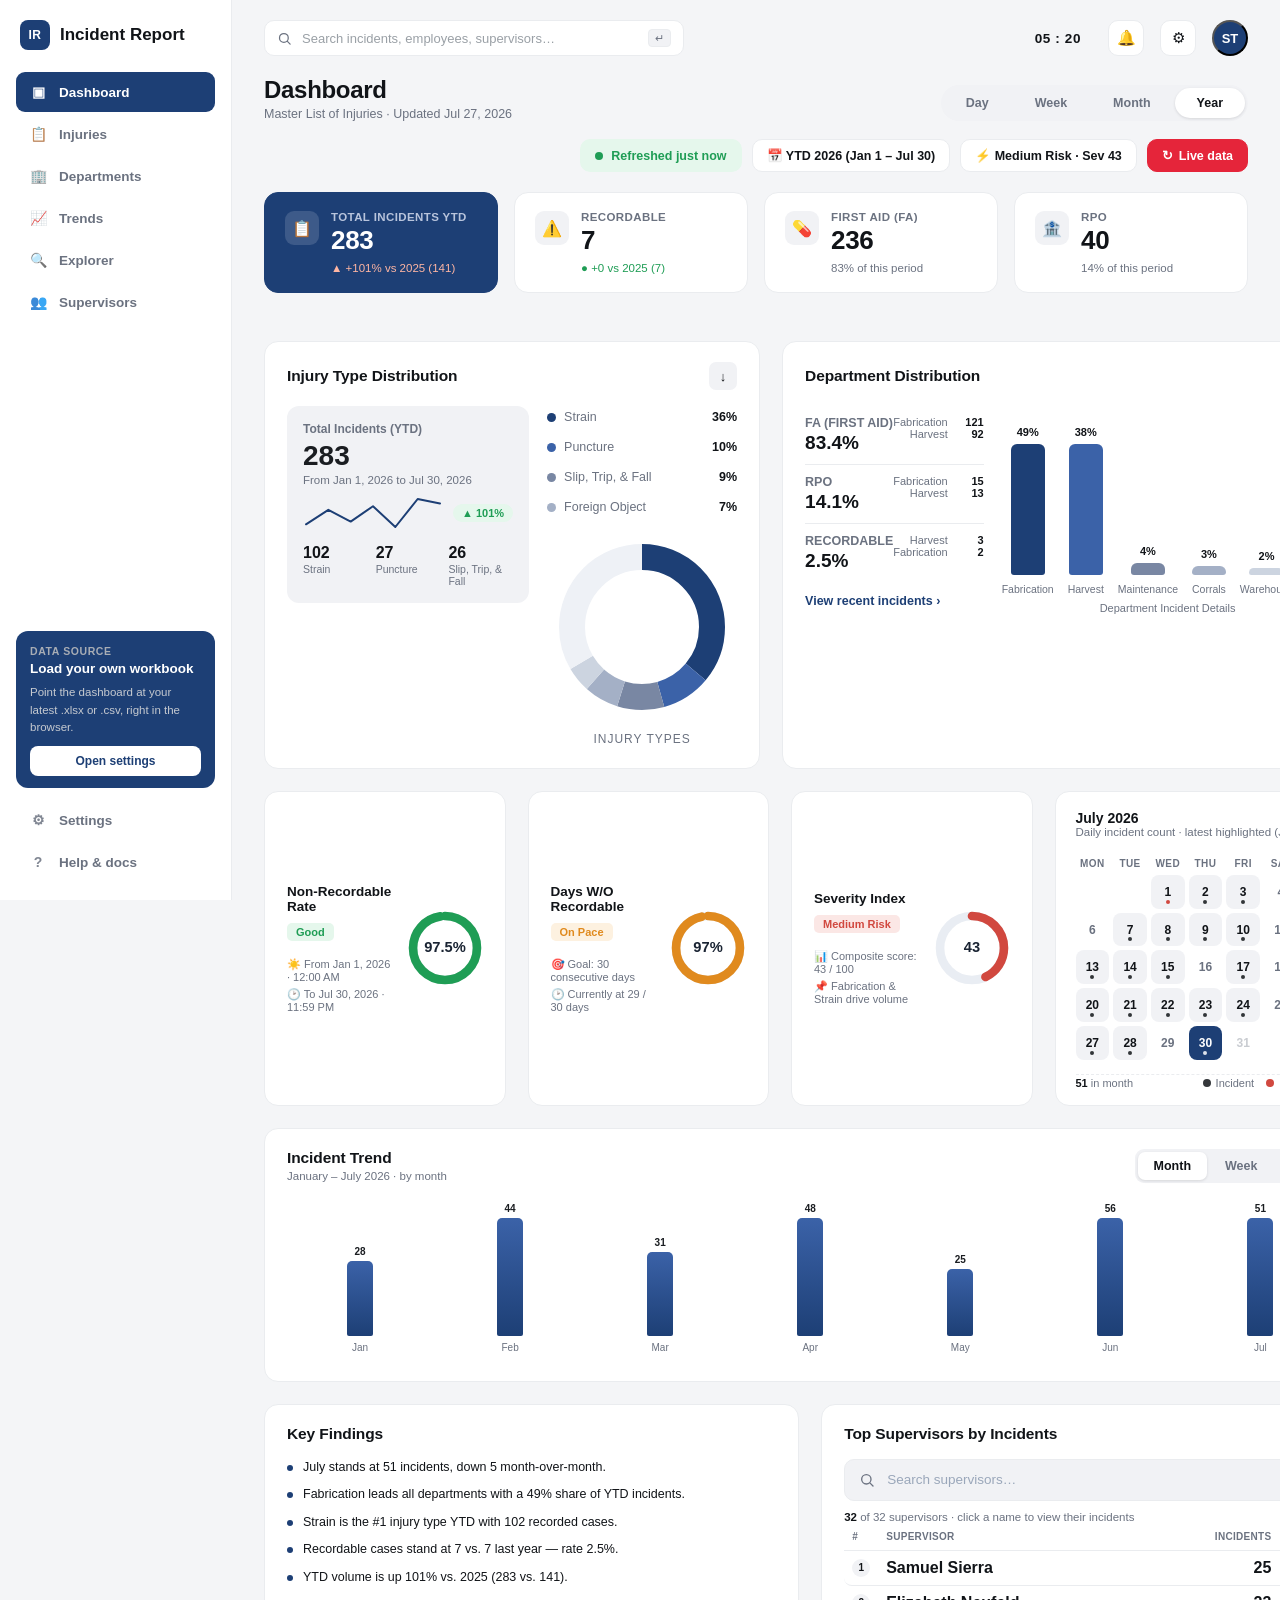
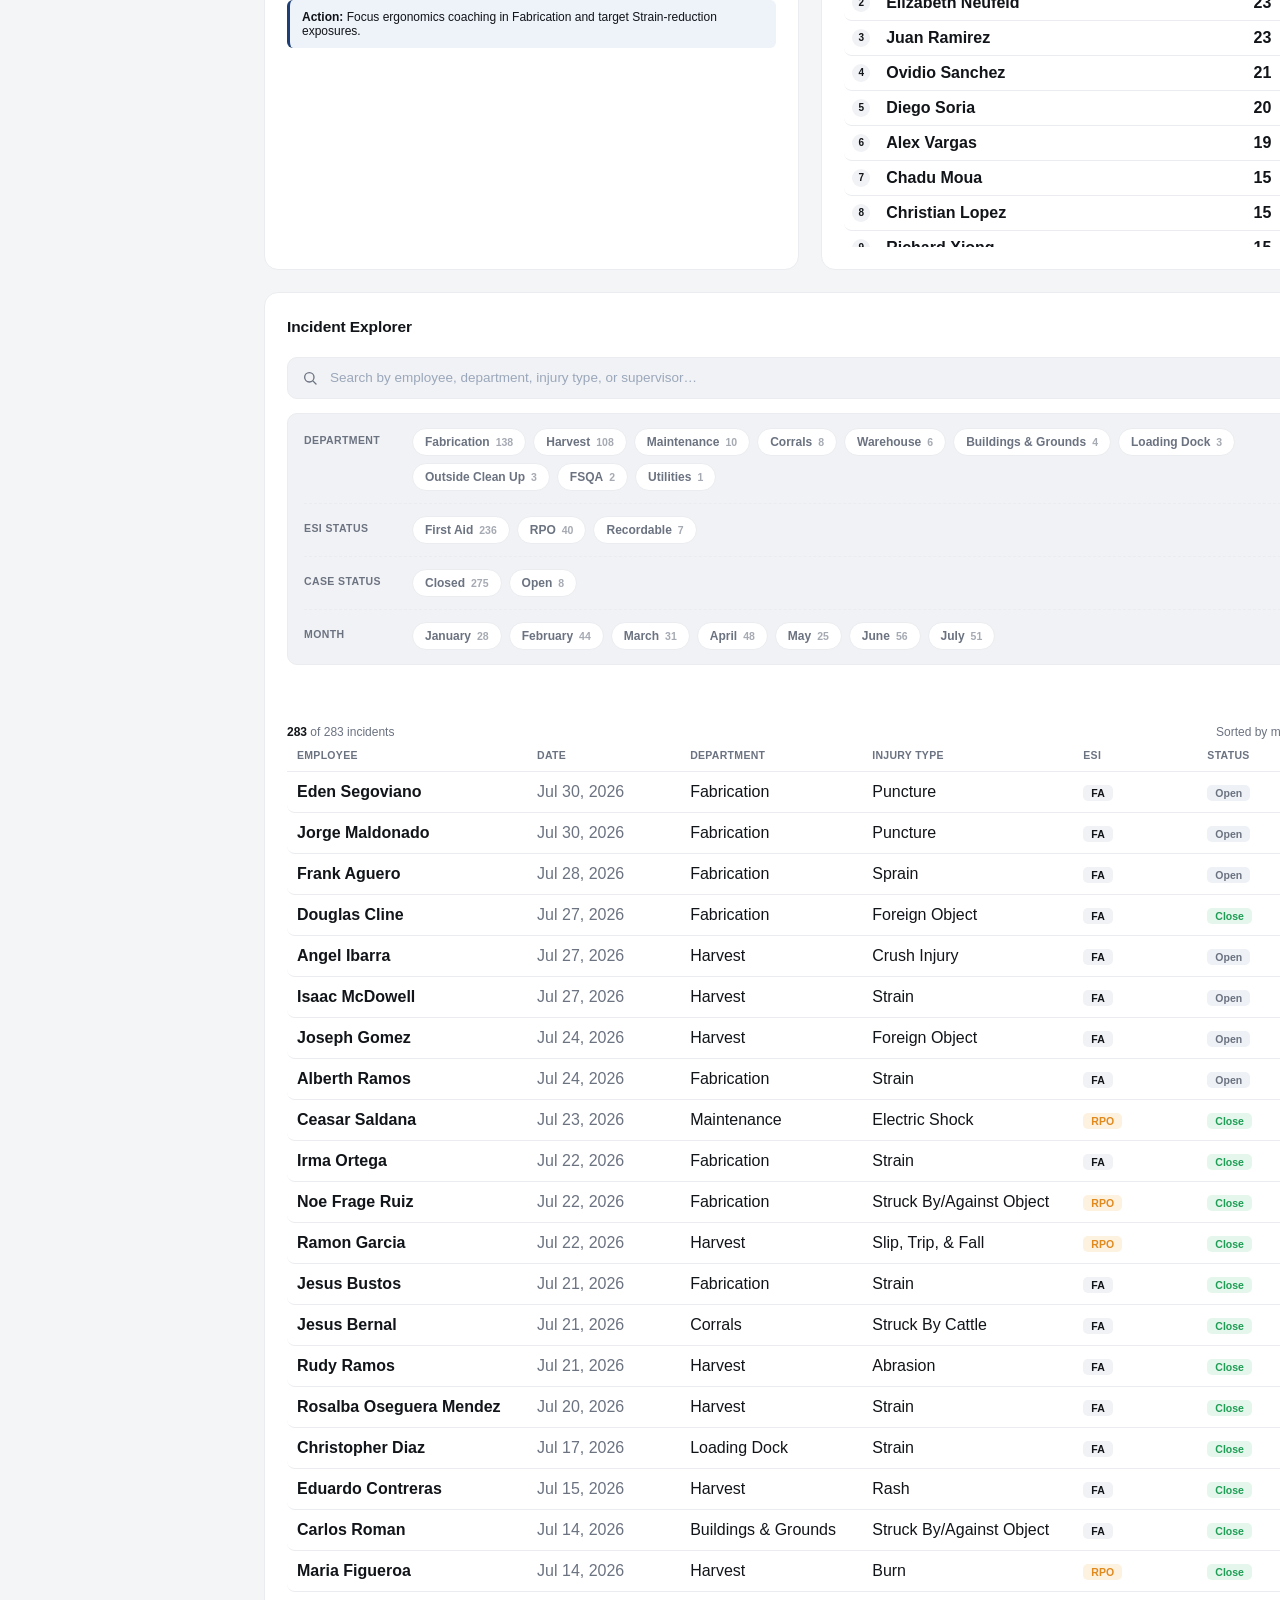
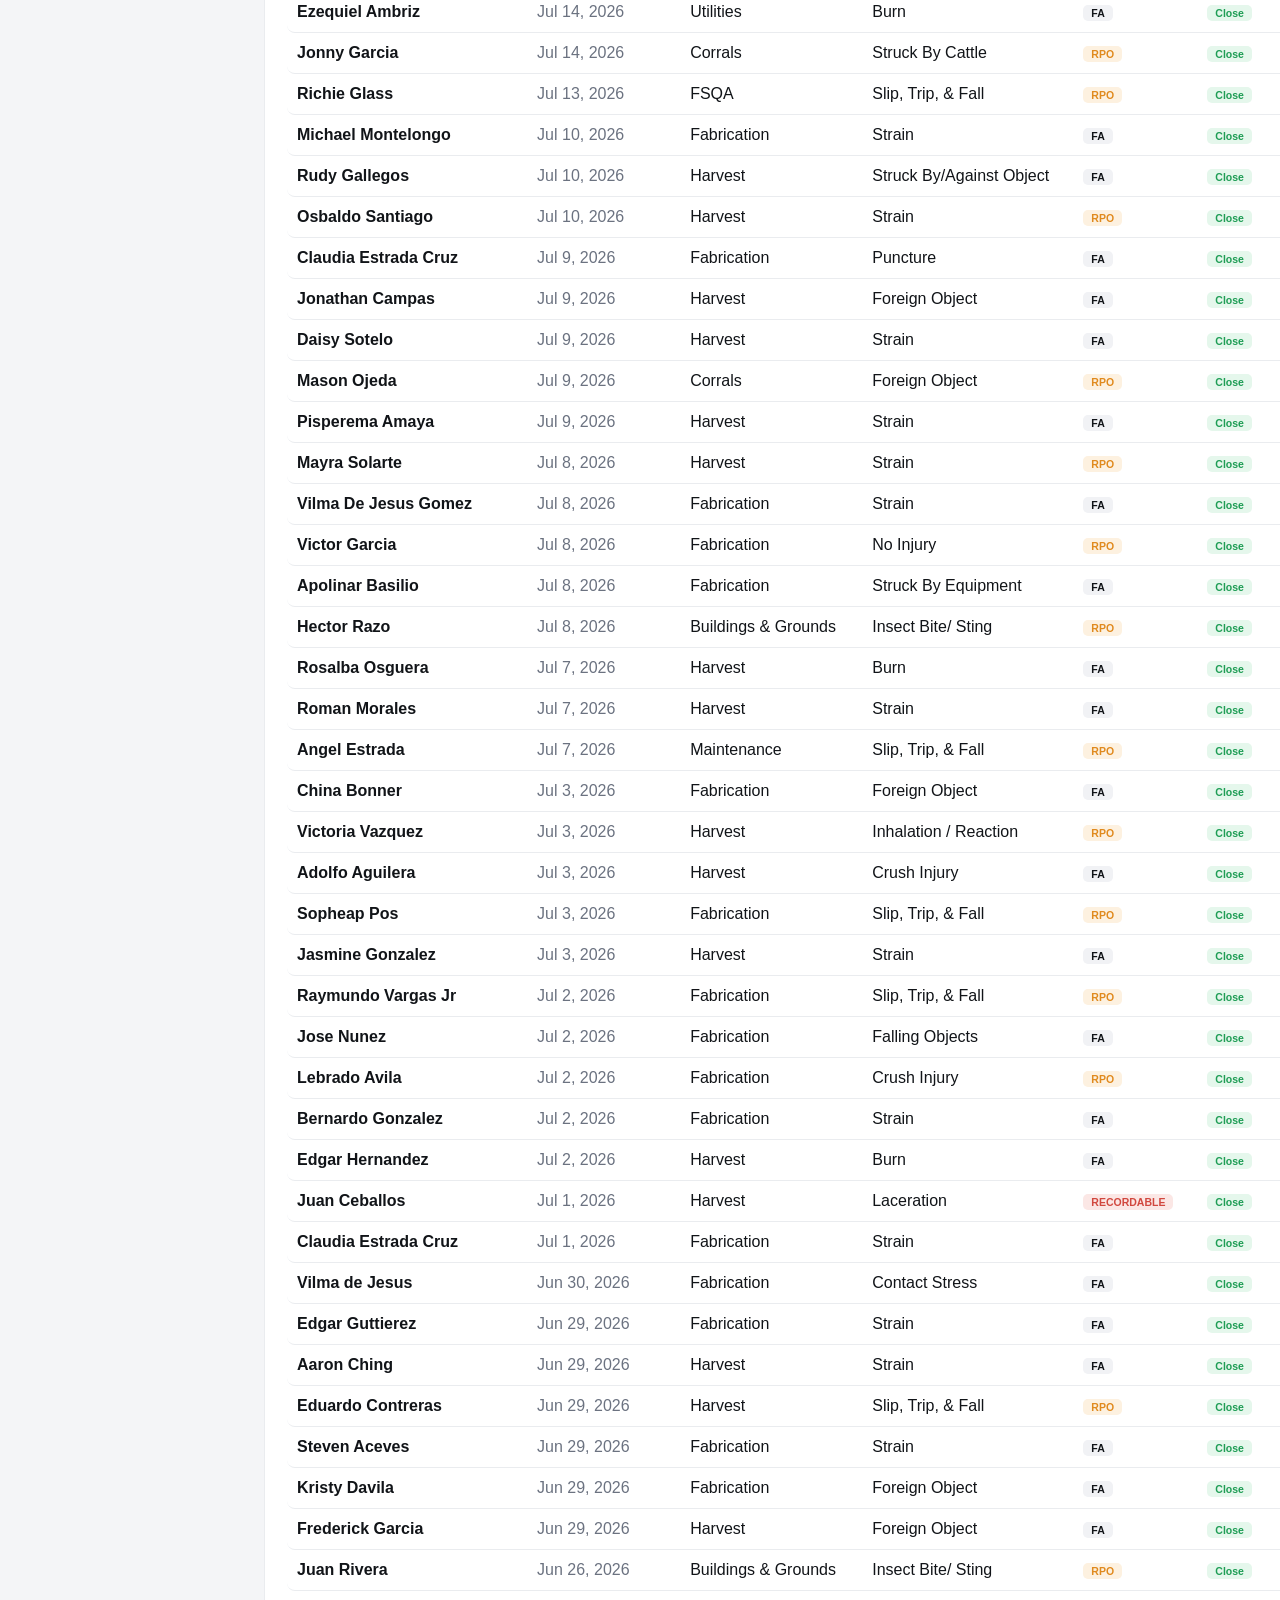
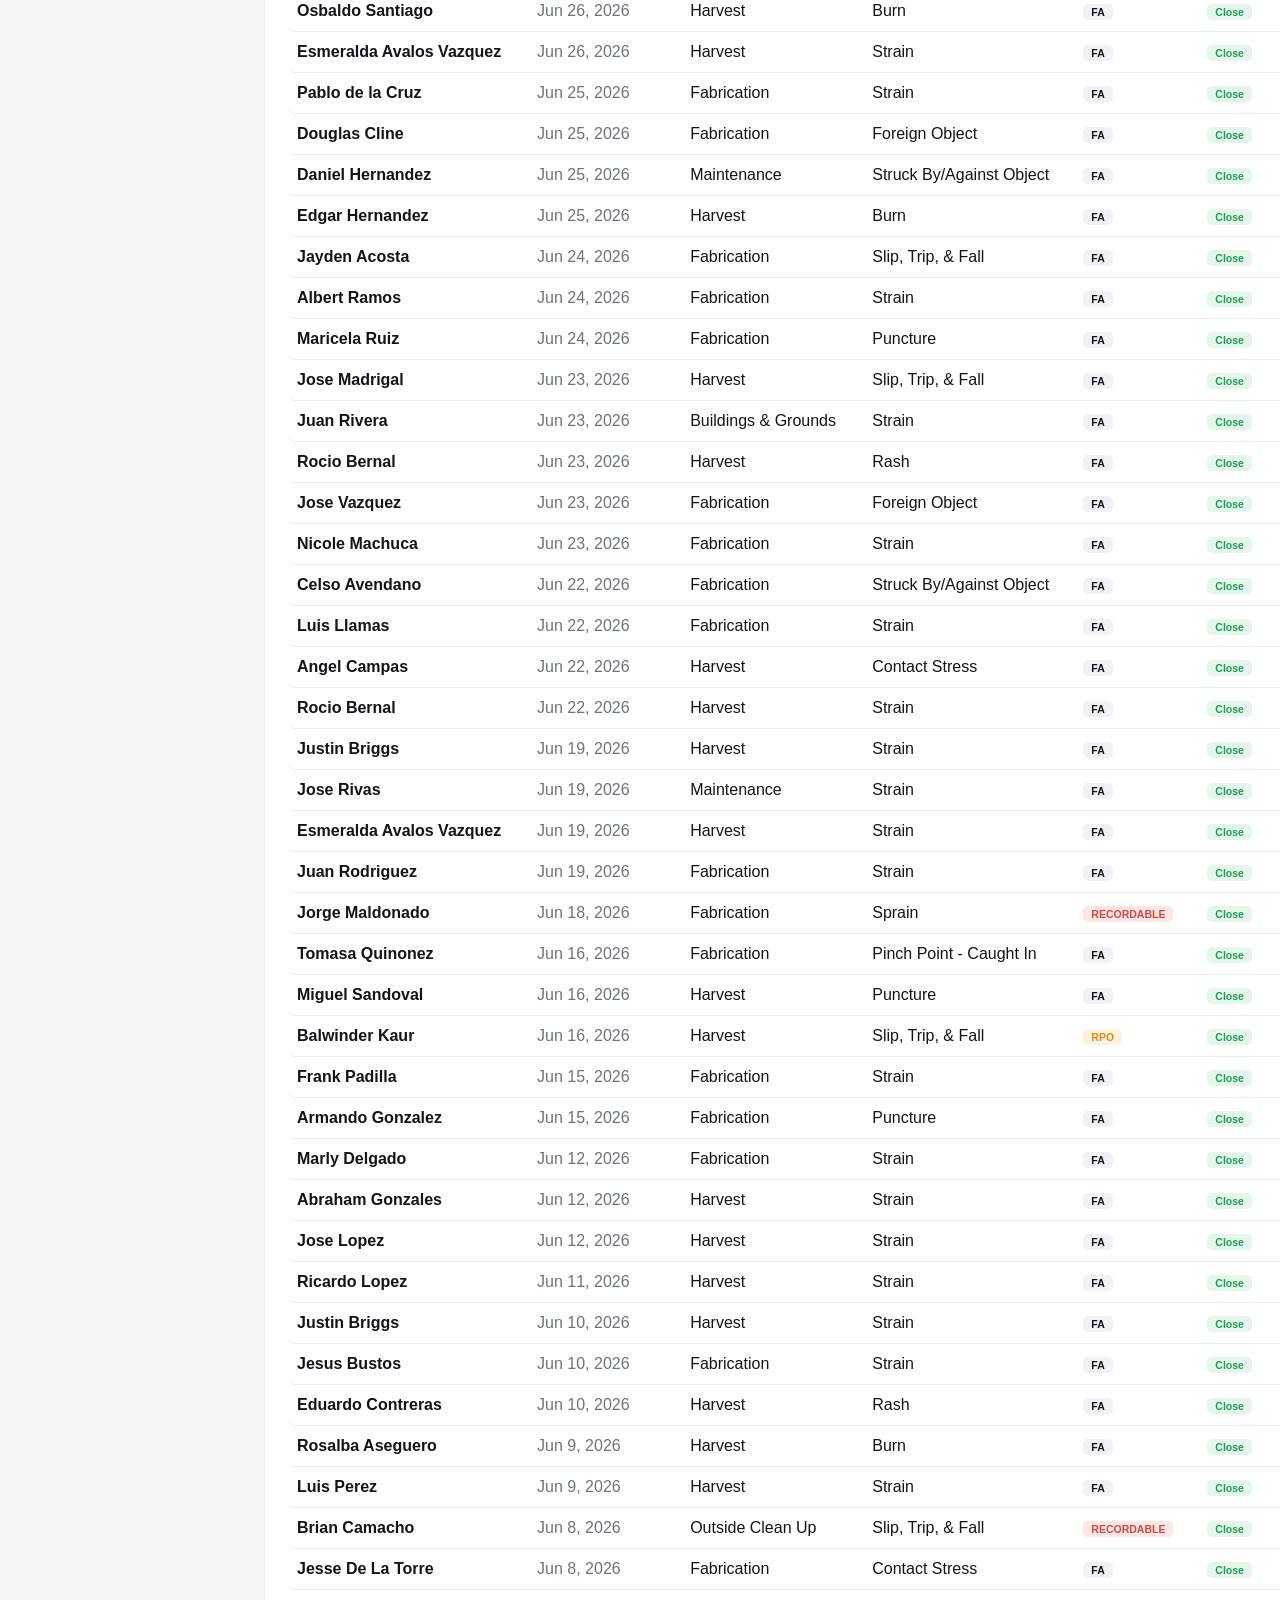
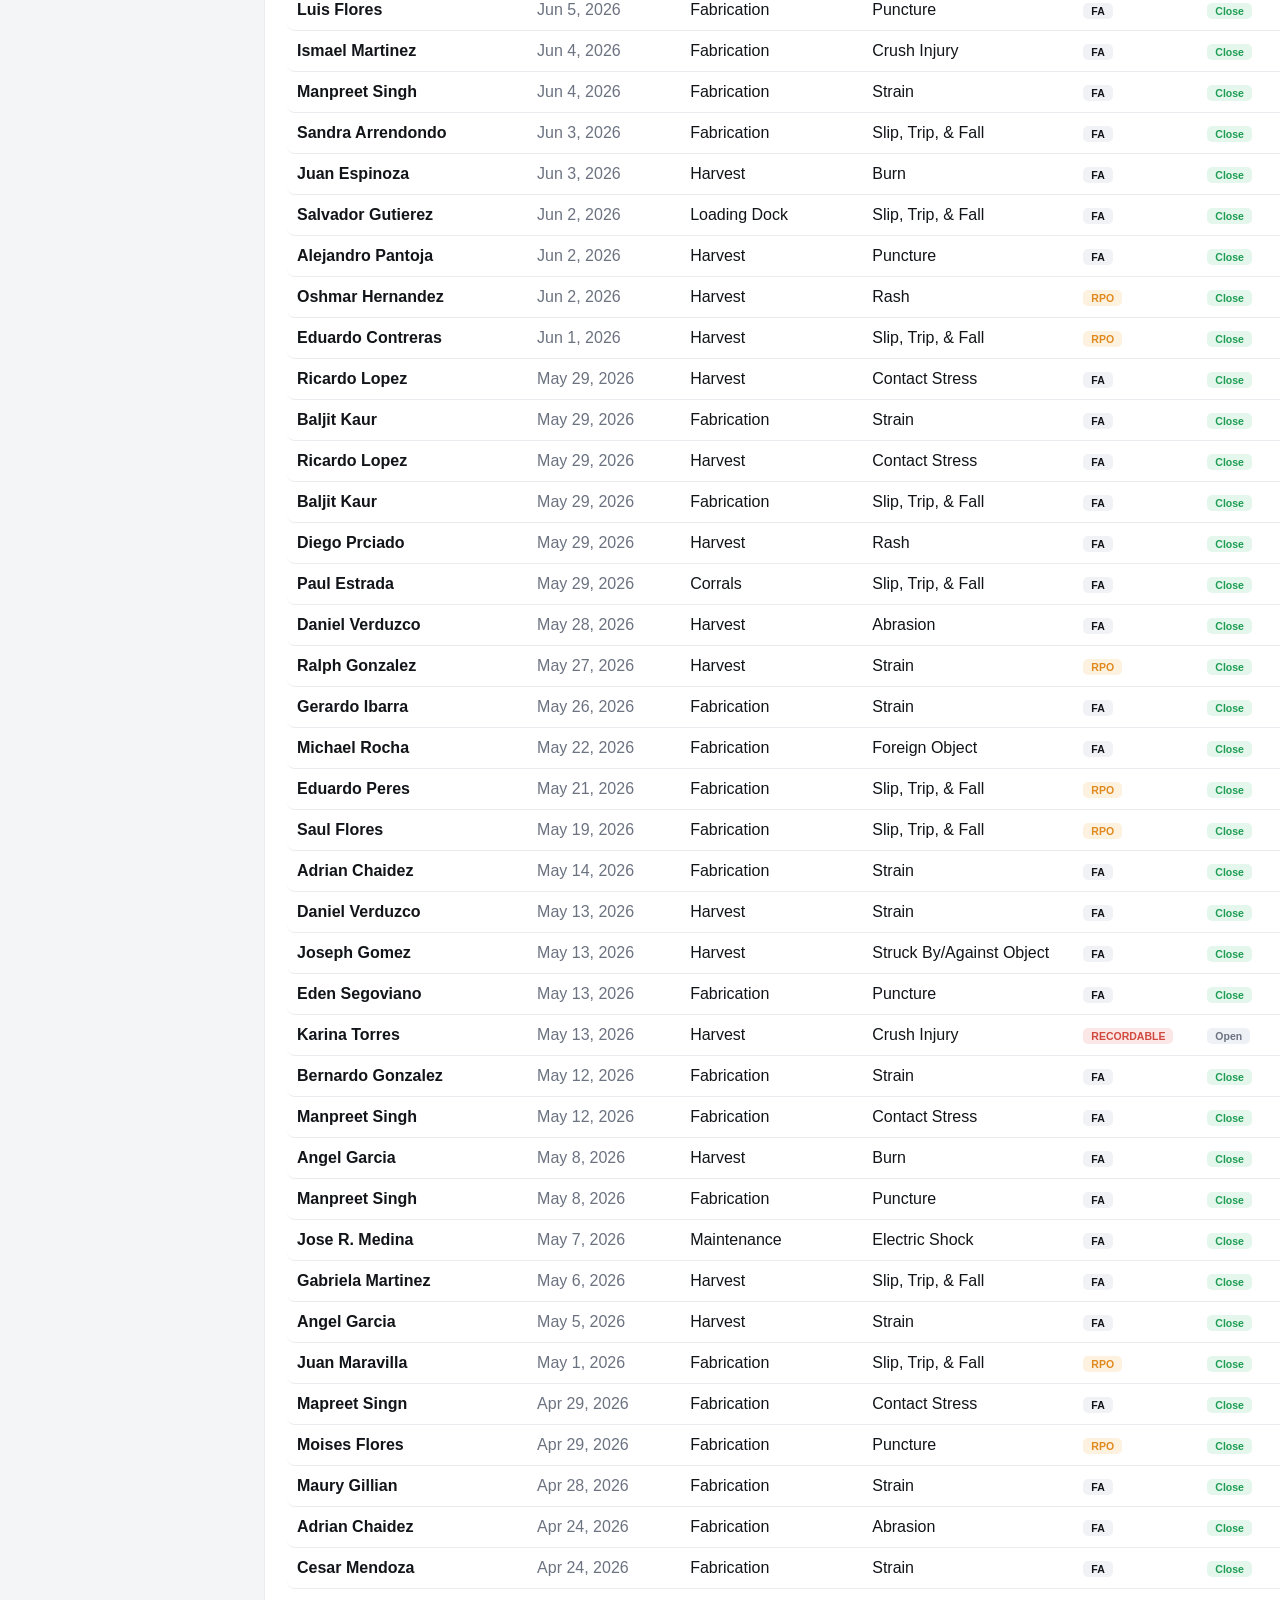
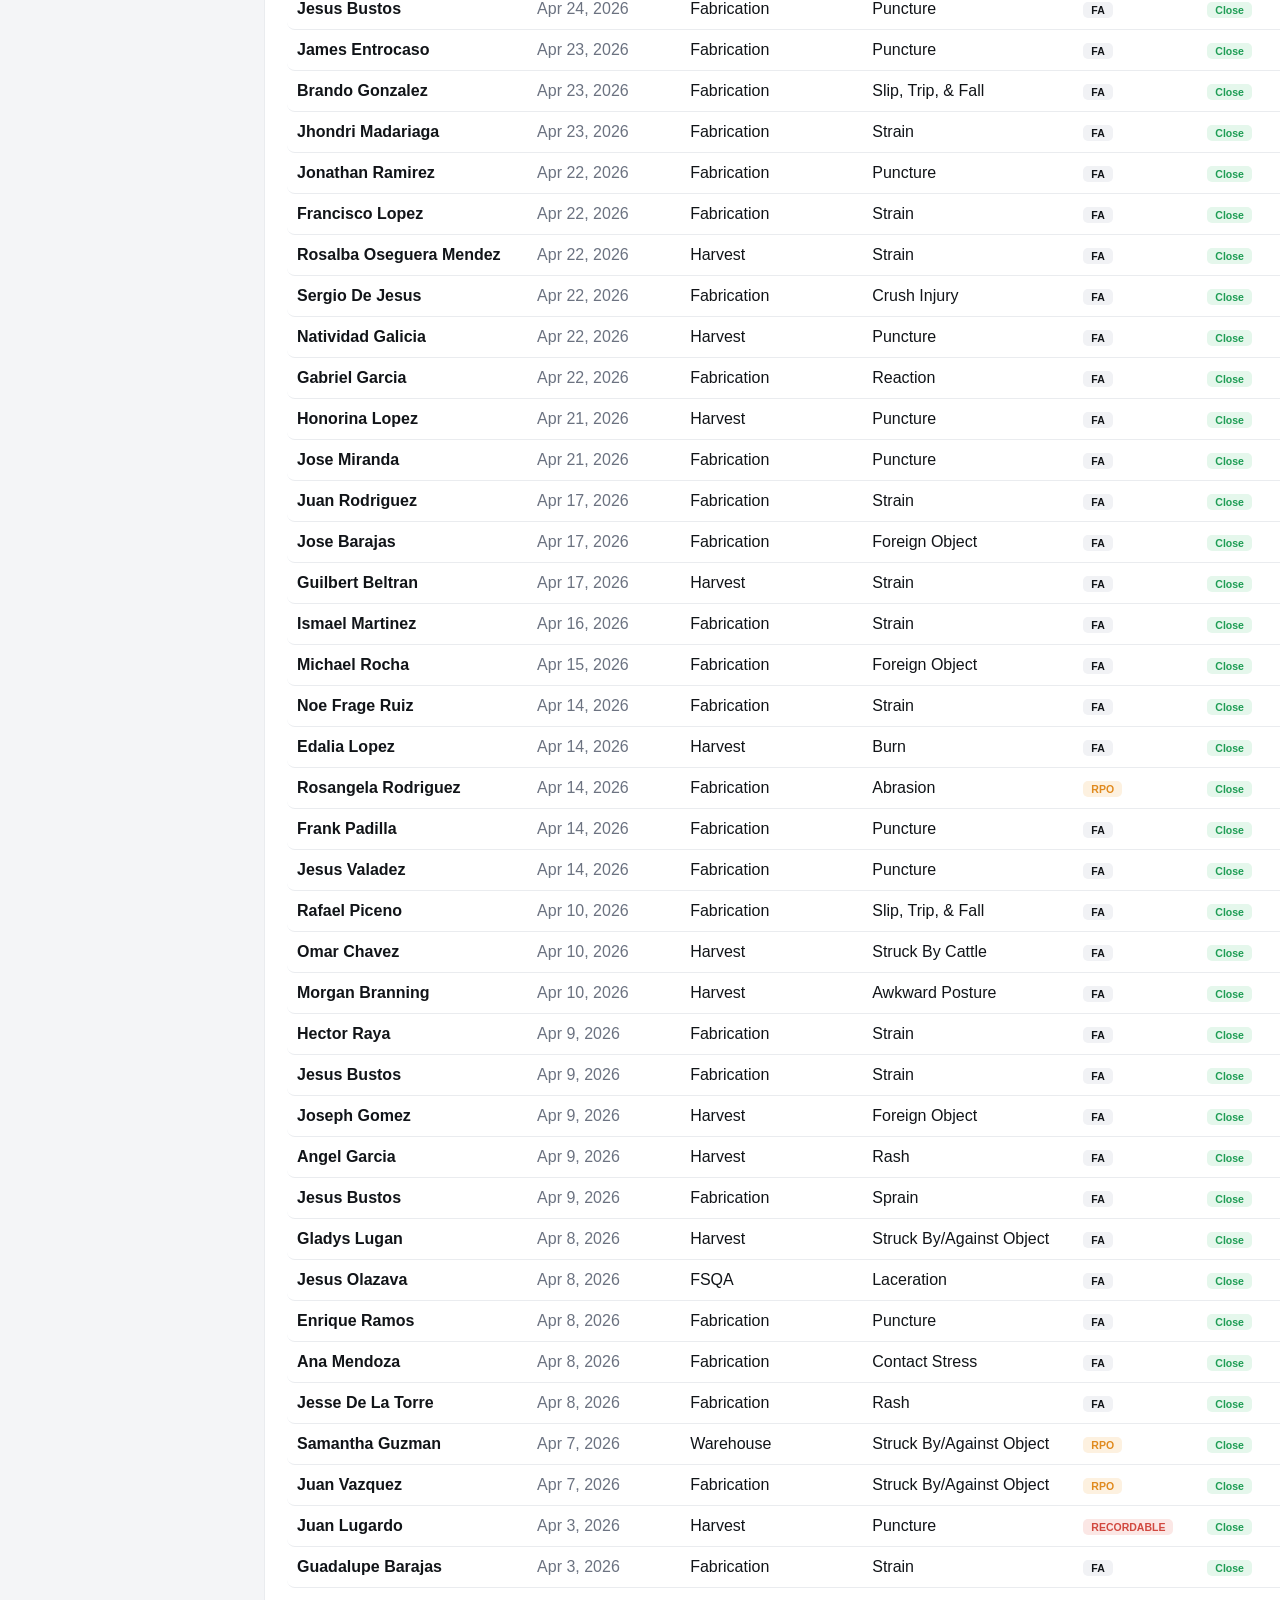
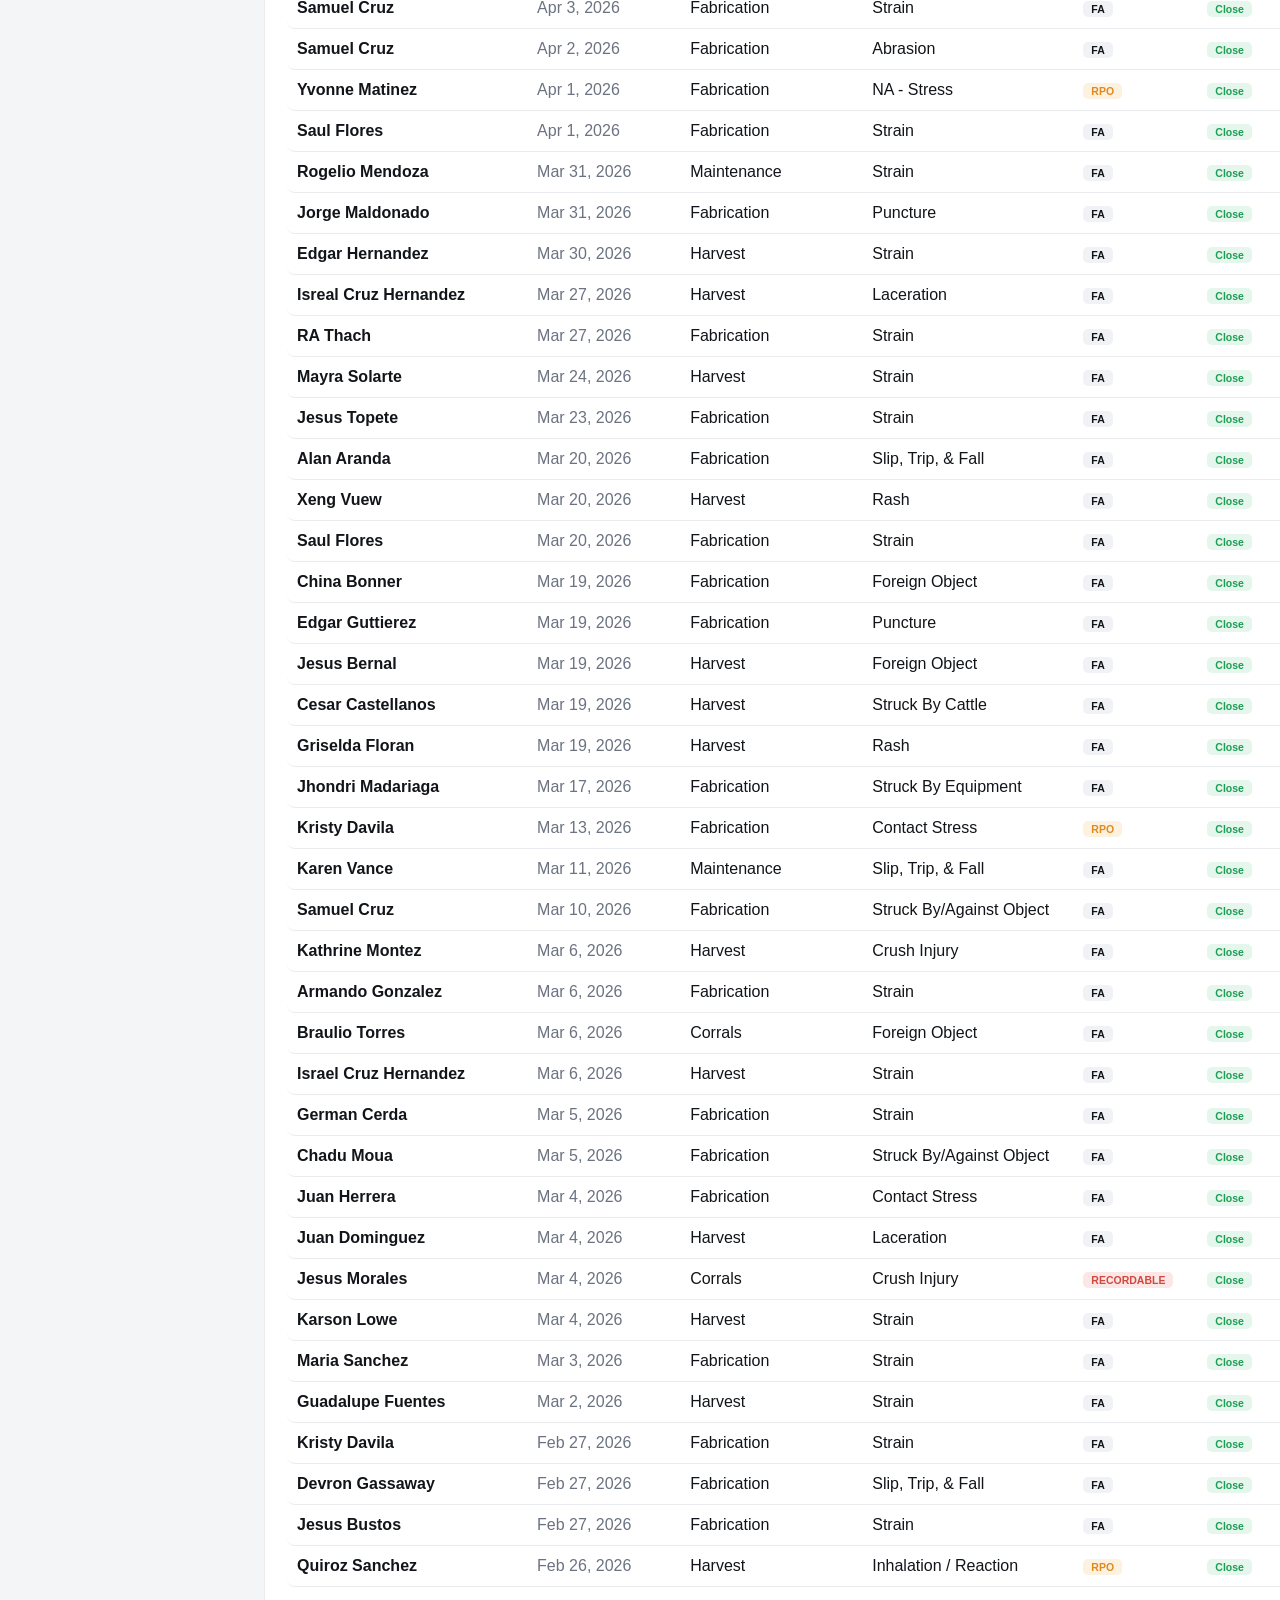
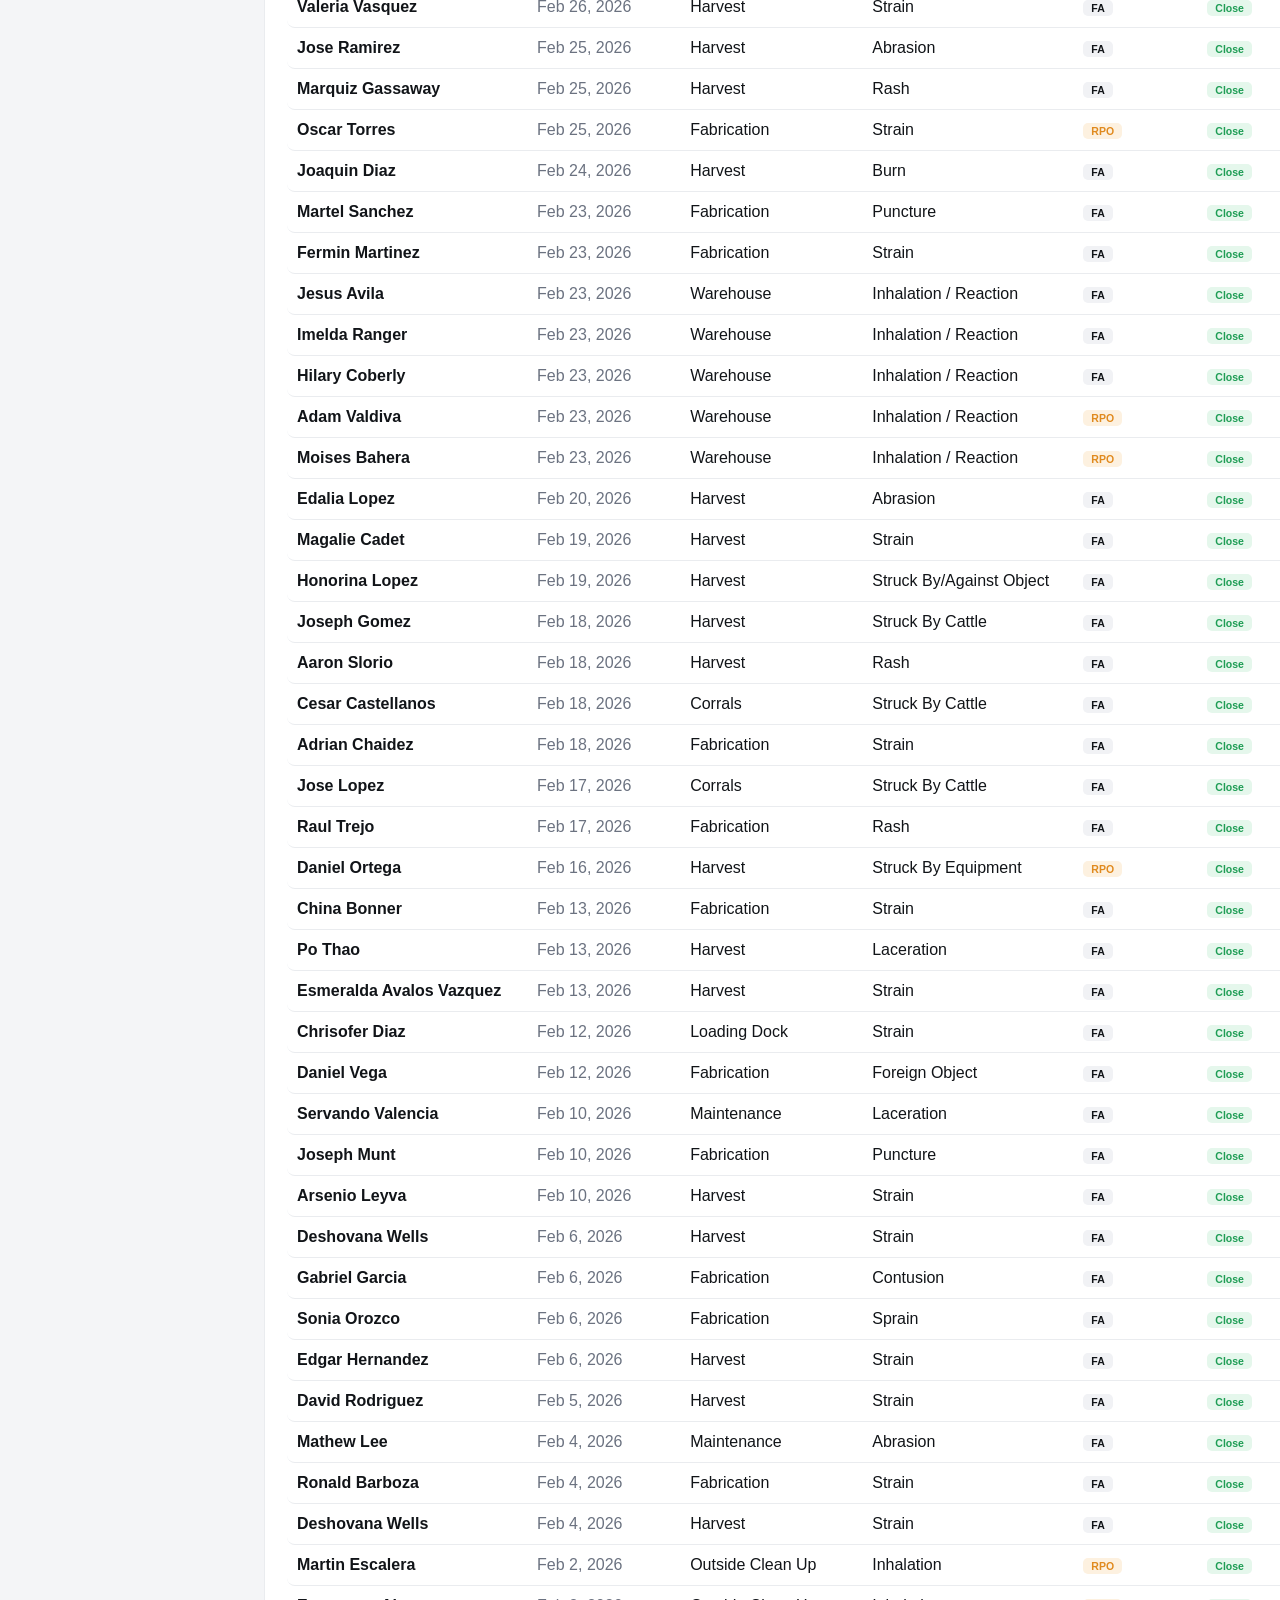
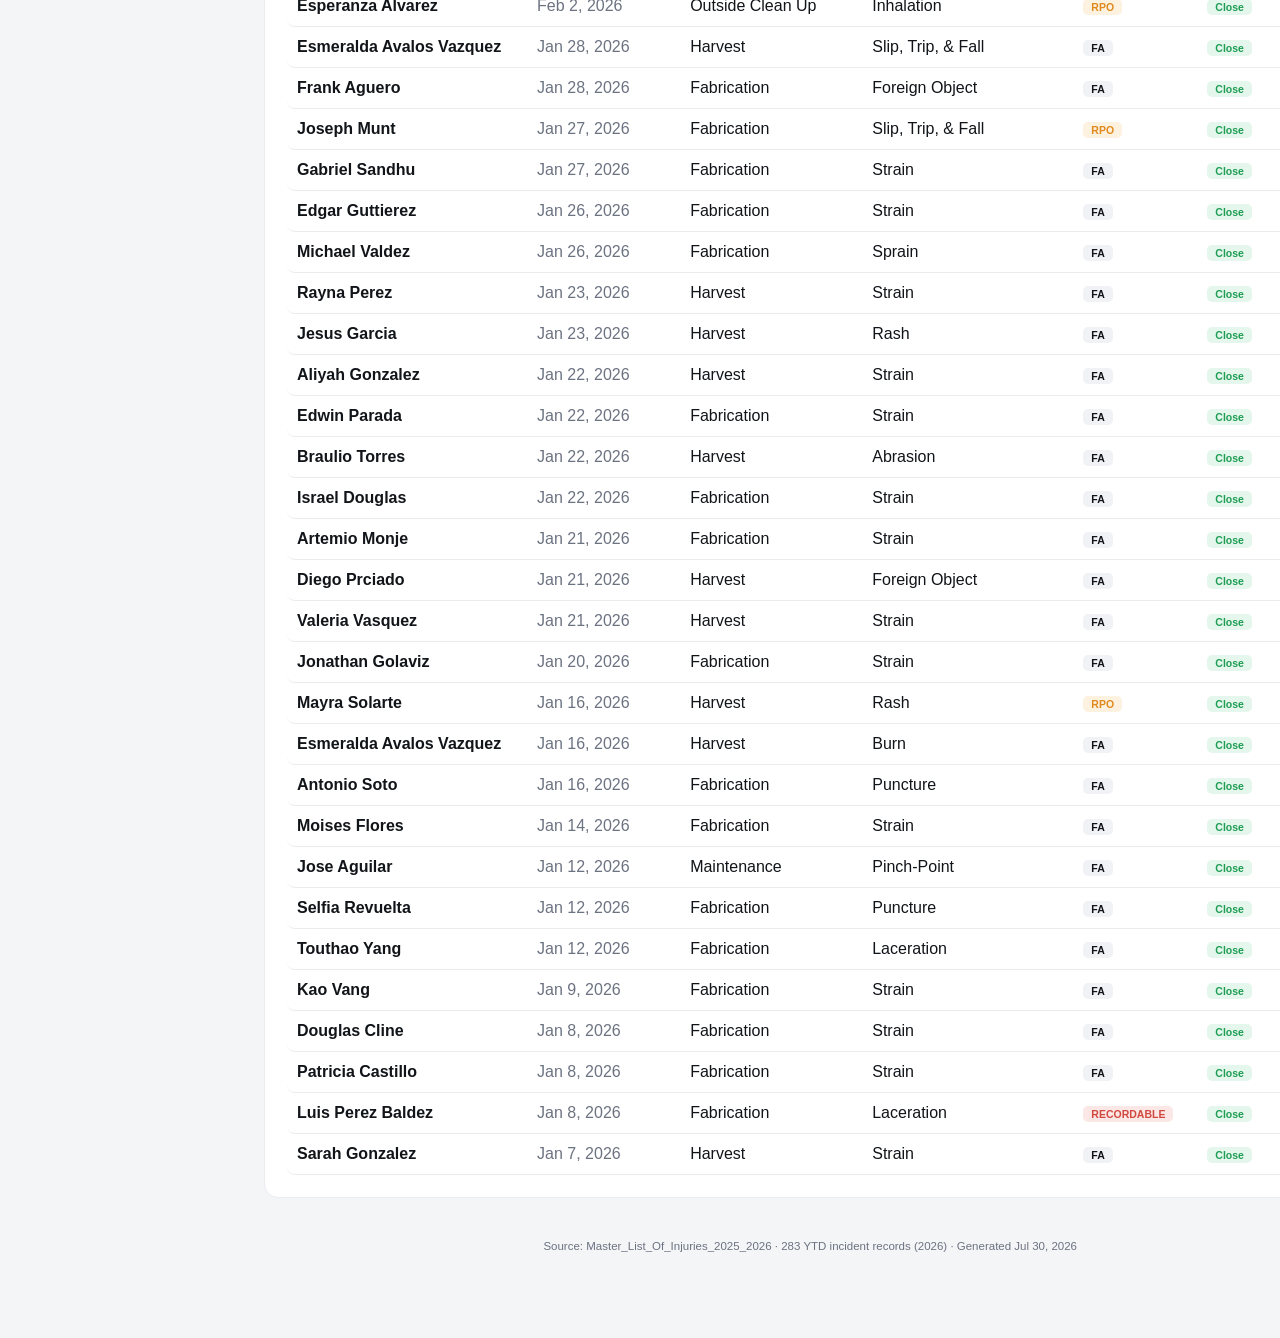
==== index.html @ 8326ad6e "Give the header controls and period tabs real purposes Three elements read as buttons but did nothin" ====
<!DOCTYPE html>
<html lang="en">
<head>
<meta charset="UTF-8">
<meta name="viewport" content="width=device-width, initial-scale=1.0">
<title>Incident Report Dashboard</title>
<style>
  :root{
    /* Monochrome UI palette (Skillset-inspired). Navy/teal names are kept
       as aliases so existing rules keep working with the new tones. */
    --ink-900:#0f1216;      /* near-black — reserved for body text */
    --ink-800:#1a1d21;
    --ink-700:#2b2f35;
    --accent:#111418;
    --accent-soft:#e5e7ea;
    /* Brand accent — corporate navy blue (blend from the second reference).
       Used for highlighted tiles, active nav, primary buttons, and chart
       series that previously showed pure black. */
    --brand:#1d3f75;
    --brand-strong:#142c56;
    --brand-mid:#3b62a8;
    --brand-soft:#eef2f9;
    /* Red is reserved for the single most-active CTA + destructive states. */
    --brand-red:#e5253a;
    --brand-red-strong:#c31a2c;
    --bg:#f4f5f7;           /* page background */
    --sidebar-bg:#ffffff;
    --card:#ffffff;
    --ink:#111418;          /* primary text */
    --muted:#6b7280;
    --line:#eaecef;
    --line-strong:#d9dce1;
    --surface-alt:#f1f2f5;  /* subtle chip / hover surface */
    --good:#1f9d55;
    --good-bg:#e5f7ec;
    --fair:#e08a1e;
    --fair-bg:#fdf1e0;
    --poor:#d1483f;
    --poor-bg:#fbe7e5;
    /* Legacy aliases so untouched rules keep sensible tones */
    --navy-900:var(--ink-900);
    --navy-800:var(--ink-800);
    --navy-700:var(--ink-700);
    --teal:var(--accent);
    --teal-light:var(--accent-soft);
    --blue-mid:#4b5563;
    --blue-soft:#9aa0a6;
    --blue-pale:#eef0f3;
  }
  *{box-sizing:border-box;}
  html{scroll-behavior:smooth;}
  body{
    margin:0;
    font-family:"Segoe UI", -apple-system, BlinkMacSystemFont, Arial, sans-serif;
    background:var(--bg);
    color:var(--ink);
  }
  a{color:inherit;}
  button{font-family:inherit;}
  .chip:focus-visible,.icon-btn:focus-visible,.dl-btn:focus-visible,
  .clear-all-btn:focus-visible,.search-clear-x:focus-visible,nav.links a:focus-visible,
  .view-more:focus-visible,.sidebar-nav a:focus-visible,.seg-btn:focus-visible,
  .top-search input:focus-visible{outline:2px solid var(--ink-900);outline-offset:2px;}

  /* Header */
  header.topnav{
    background:var(--navy-800);
    color:#fff;
    display:flex;
    align-items:center;
    justify-content:space-between;
    padding:14px 32px;
  }
  .logo{
    font-weight:700;
    font-size:20px;
    letter-spacing:0.5px;
    display:flex;
    align-items:center;
    gap:8px;
  }
  .logo .mark{
    width:26px;height:26px;border-radius:6px;
    background:var(--teal);
    display:inline-flex;align-items:center;justify-content:center;
    font-size:14px;font-weight:800;color:var(--navy-900);
  }
  nav.links{display:flex;gap:28px;font-size:14px;}
  nav.links a{position:relative;text-decoration:none;color:#cfe0f2;padding-bottom:4px;transition:color .2s ease;}
  nav.links a::after{
    content:"";position:absolute;left:0;bottom:-1px;width:100%;height:2px;
    background:var(--teal);transform:scaleX(0);transform-origin:left;
    transition:transform .28s cubic-bezier(.4,0,.2,1);
  }
  nav.links a:hover{color:#fff;}
  nav.links a:hover::after,nav.links a.active::after{transform:scaleX(1);}
  nav.links a.active{color:#fff;font-weight:600;}
  .header-right{display:flex;align-items:center;gap:16px;}
  .icon-btn{
    width:34px;height:34px;border-radius:50%;
    background:rgba(255,255,255,0.12);
    display:flex;align-items:center;justify-content:center;
    font-size:15px;cursor:pointer;
    transition:background .2s ease, transform .2s ease;
  }
  .icon-btn:hover{background:rgba(255,255,255,0.24);transform:translateY(-1px);}
  .icon-btn{border:none;color:inherit;position:relative;}

  /* Notification bell */
  .notif-wrap{position:relative;}
  @keyframes bellRing{
    0%,100%{transform:rotate(0);}
    15%{transform:rotate(14deg);} 30%{transform:rotate(-12deg);}
    45%{transform:rotate(9deg);}  60%{transform:rotate(-7deg);}
    75%{transform:rotate(4deg);}
  }
  .icon-btn.ringing{animation:bellRing .8s ease-in-out;}
  .notif-badge{
    position:absolute;top:-3px;right:-3px;min-width:17px;height:17px;padding:0 4px;
    border-radius:9px;background:var(--poor);color:#fff;
    font-size:10px;font-weight:800;line-height:17px;text-align:center;
    border:2px solid var(--navy-800);
    opacity:0;transform:scale(.4);pointer-events:none;
    transition:opacity .2s ease, transform .25s cubic-bezier(.34,1.56,.64,1);
  }
  .notif-badge.show{opacity:1;transform:scale(1);}

  .notif-panel{
    position:absolute;top:44px;right:0;width:330px;z-index:90;
    background:var(--card);border-radius:12px;
    box-shadow:0 14px 38px rgba(10,20,40,0.26);
    color:var(--ink);overflow:hidden;
    opacity:0;transform:translateY(-8px) scale(.97);pointer-events:none;
    transition:opacity .18s ease, transform .18s cubic-bezier(.22,1,.36,1);
  }
  .notif-panel.open{opacity:1;transform:translateY(0) scale(1);pointer-events:auto;}
  .notif-head{
    display:flex;align-items:center;justify-content:space-between;
    padding:12px 14px;border-bottom:1px solid var(--line);
    font-size:13px;font-weight:700;
  }
  .notif-mark-read{
    border:none;background:transparent;font-family:inherit;
    font-size:11.5px;font-weight:700;color:var(--blue-mid);cursor:pointer;
    padding:4px 7px;border-radius:6px;transition:background .16s ease, color .16s ease;
  }
  .notif-mark-read:hover{background:#eef3f9;color:var(--navy-800);}
  .notif-mark-read:active{transform:scale(.94);}
  .notif-mark-read.done{color:var(--good);background:var(--good-bg);}
  .notif-item{transition:background .28s ease;}
  .notif-item .notif-dot{transition:background .28s ease, border-color .28s ease;}
  .notif-list{max-height:320px;overflow-y:auto;scrollbar-width:thin;scrollbar-color:var(--blue-pale) transparent;}
  .notif-list::-webkit-scrollbar{width:6px;}
  .notif-list::-webkit-scrollbar-thumb{background:var(--blue-pale);border-radius:3px;}
  .notif-item{
    display:flex;gap:10px;padding:11px 14px;border-bottom:1px solid var(--line);
    cursor:pointer;transition:background .15s ease;
  }
  .notif-item:last-child{border-bottom:none;}
  .notif-item:hover{background:#f7f9fc;}
  .notif-item.unread{background:#f2f9fb;}
  .notif-item.unread:hover{background:#e9f4f8;}
  .notif-dot{width:7px;height:7px;border-radius:50%;background:var(--teal);margin-top:5px;flex-shrink:0;}
  .notif-item:not(.unread) .notif-dot{background:transparent;border:1.5px solid var(--line);}
  .notif-body{flex:1;min-width:0;}
  .notif-title{font-size:12.5px;font-weight:600;line-height:1.35;}
  .notif-sub{font-size:11px;color:var(--muted);margin-top:2px;}
  .notif-empty{padding:30px 16px;text-align:center;color:var(--muted);font-size:12.5px;}
  .notif-empty .big{font-size:22px;display:block;margin-bottom:6px;}
  .notif-foot{padding:9px 14px;border-top:1px solid var(--line);font-size:10.5px;color:var(--muted);background:#f8fafc;}

  @media (max-width:480px){
    .notif-panel{width:calc(100vw - 32px);right:-8px;}
  }
  .avatar{
    width:30px;height:30px;border-radius:50%;
    background:var(--teal-light);color:var(--navy-900);
    display:flex;align-items:center;justify-content:center;
    font-weight:700;font-size:13px;
    transition:transform .2s ease, box-shadow .2s ease;
    cursor:pointer;
  }
  .avatar:hover{transform:scale(1.07);box-shadow:0 0 0 3px rgba(255,255,255,0.16);}

  /* Welcome / KPI band */
  .welcome-band{
    background:var(--navy-800);
    background:linear-gradient(180deg,var(--navy-800),var(--navy-900));
    color:#fff;
    padding:18px 32px 26px;
  }
  .welcome-row{
    display:flex;align-items:center;justify-content:space-between;
    margin-bottom:18px;flex-wrap:wrap;gap:12px;
  }
  .welcome-row h1{font-size:19px;margin:0;font-weight:700;}
  .welcome-row .sub{font-size:12.5px;color:#a9c0da;margin-top:3px;font-weight:400;}
  #lastUpdated{transition:opacity .18s ease;}
  #lastUpdated.fade{opacity:0;}

  /* Prominent "Data last refreshed" pill in the header. */
  .pill.pill-updated{
    display:inline-flex;align-items:center;gap:8px;
    font-weight:600;
    background:rgba(31,157,85,0.18);
    border-color:rgba(31,157,85,0.55);
    color:#d6f5e1;
  }
  .pill-updated .live-dot{
    width:8px;height:8px;border-radius:50%;
    background:#1f9d55;
    box-shadow:0 0 0 0 rgba(31,157,85,0.6);
    animation:livePulse 2s ease-out infinite;
  }
  .pill-updated.stale{
    background:rgba(224,138,30,0.18);
    border-color:rgba(224,138,30,0.55);
    color:#fce6c8;
  }
  .pill-updated.stale .live-dot{background:#e08a1e;animation:none;}
  @keyframes livePulse{
    0%   { box-shadow:0 0 0 0 rgba(31,157,85,0.6); }
    70%  { box-shadow:0 0 0 8px rgba(31,157,85,0);   }
    100% { box-shadow:0 0 0 0 rgba(31,157,85,0);     }
  }
  .pill-group{display:flex;gap:10px;flex-wrap:wrap;}
  .pill{
    border:1px solid rgba(255,255,255,0.25);
    background:rgba(255,255,255,0.06);
    color:#e6eef8;
    border-radius:8px;
    padding:7px 14px;
    font-size:12.5px;
    white-space:nowrap;
    transition:background .2s ease, border-color .2s ease, transform .2s ease;
  }
  .pill:hover{background:rgba(255,255,255,0.13);border-color:rgba(255,255,255,0.45);transform:translateY(-1px);}
  button.pill-refresh{
    font-family:inherit;cursor:pointer;-webkit-appearance:none;appearance:none;
    display:inline-flex;align-items:center;gap:6px;
  }
  button.pill-refresh:disabled{cursor:default;opacity:.85;transform:none;}
  .pill-refresh .refresh-icon{display:inline-block;transition:transform .2s ease;}
  @keyframes spin{ to{transform:rotate(360deg);} }
  .pill-refresh.spinning .refresh-icon{animation:spin .7s linear infinite;}

  @keyframes cardPulse{
    0%{box-shadow:0 1px 3px rgba(20,30,50,0.08);}
    35%{box-shadow:0 0 0 3px rgba(23,162,184,0.25), 0 1px 3px rgba(20,30,50,0.08);}
    100%{box-shadow:0 1px 3px rgba(20,30,50,0.08);}
  }
  .card.refresh-pulse,.gauge-card.refresh-pulse{animation:cardPulse .7s ease;}

  .kpi-row{
    display:grid;
    grid-template-columns:repeat(4,1fr);
    gap:18px;
  }
  .kpi-card{
    background:rgba(255,255,255,0.07);
    border:1px solid rgba(255,255,255,0.12);
    border-radius:10px;
    padding:14px 16px;
    display:flex;
    gap:12px;
    align-items:flex-start;
    transition:transform .22s cubic-bezier(.22,1,.36,1), background .22s ease, border-color .22s ease, box-shadow .22s ease;
    cursor:default;
  }
  .kpi-card:hover{
    transform:translateY(-3px);
    background:rgba(255,255,255,0.12);
    border-color:rgba(255,255,255,0.24);
    box-shadow:0 10px 22px rgba(6,14,28,0.22);
  }
  .kpi-icon{
    width:40px;height:40px;border-radius:9px;
    background:rgba(255,255,255,0.1);
    display:flex;align-items:center;justify-content:center;
    font-size:19px;flex-shrink:0;
    transition:background .22s ease, transform .22s ease;
  }
  .kpi-card:hover .kpi-icon{background:rgba(255,255,255,0.22);transform:scale(1.08);}
  .kpi-body .kpi-label{font-size:11.5px;color:#aac1dc;text-transform:uppercase;letter-spacing:0.4px;}
  .kpi-body .kpi-value{font-size:24px;font-weight:700;margin-top:2px;transition:color .2s ease;}
  .kpi-body .kpi-delta{font-size:11.5px;margin-top:4px;color:#bcd3e9;transition:color .2s ease;}
  .kpi-delta.up{color:#ffb199;}
  .kpi-delta.flat{color:#9fe3c8;}
  .kpi-delta.share{color:#9fd6e8;}

  /* Main content */
  main{max-width:1280px;margin:0 auto;padding:26px 32px 50px;}
  .panels{
    display:grid;
    grid-template-columns:1fr 1fr;
    gap:22px;
    margin-bottom:22px;
  }
  .card{
    background:var(--card);
    border-radius:12px;
    box-shadow:0 1px 3px rgba(20,30,50,0.08), 0 1px 1px rgba(20,30,50,0.04);
    padding:20px 22px 22px;
  }
  .card-head{
    display:flex;align-items:center;justify-content:space-between;
    margin-bottom:16px;flex-wrap:wrap;gap:10px 16px;
  }
  .card-head h2{font-size:15.5px;margin:0;font-weight:700;color:var(--ink);}
  .dl-btn{
    width:28px;height:28px;border-radius:7px;background:var(--blue-pale);
    display:flex;align-items:center;justify-content:center;font-size:13px;color:var(--navy-800);
    cursor:pointer;transition:background .18s ease, transform .18s ease;
  }
  .dl-btn:hover{background:#b9d5ef;transform:translateY(-1px);}

  .panel-split{display:grid;grid-template-columns:1.05fr 1fr;gap:18px;align-items:start;}
  .stat-block{background:#f4f7fb;border-radius:10px;padding:16px;}
  .stat-block .big-label{font-size:12px;color:var(--muted);font-weight:600;}
  .stat-block .big-num{font-size:28px;font-weight:800;margin:4px 0 2px;color:var(--navy-800);}
  .stat-block .big-sub{font-size:11.5px;color:var(--muted);margin-bottom:10px;}
  .spark-wrap{display:flex;align-items:center;gap:10px;margin:8px 0 14px;}
  .spark-badge{
    background:var(--good-bg);color:var(--good);font-size:11px;font-weight:700;
    border-radius:12px;padding:3px 9px;white-space:nowrap;
  }
  .mini-stats{display:grid;grid-template-columns:1fr 1fr 1fr;gap:8px;margin-top:6px;}
  .mini-stats div{text-align:left;}
  .mini-stats .n{font-size:16px;font-weight:800;color:var(--ink);}
  .mini-stats .l{font-size:10.5px;color:var(--muted);margin-top:1px;}

  .legend-top{display:flex;flex-direction:column;gap:8px;margin-bottom:14px;width:100%;}
  .legend-row{
    display:flex;align-items:center;justify-content:space-between;font-size:12.5px;
    cursor:pointer;padding:4px 6px;margin:0 -6px;border-radius:6px;
    transition:background .18s ease, transform .18s ease;
  }
  .legend-row:hover{background:#f4f7fb;transform:translateX(2px);}
  .legend-row .lbl{display:flex;align-items:center;gap:8px;color:var(--muted);transition:color .18s ease;}
  .legend-row:hover .lbl{color:var(--ink);}
  .legend-row .dot{width:9px;height:9px;border-radius:50%;flex-shrink:0;transition:transform .18s ease;}
  .legend-row:hover .dot{transform:scale(1.25);}
  .legend-row .pct{font-weight:700;color:var(--ink);transition:transform .18s ease;}
  .legend-row:hover .pct{transform:scale(1.08);}

  .donut-wrap{display:flex;flex-direction:column;align-items:center;justify-content:center;}
  #donutChart circle{transition:opacity .2s ease, stroke-width .2s ease;cursor:pointer;}
  .donut-center-label{font-size:12px;color:var(--muted);margin-top:10px;letter-spacing:1px;text-transform:uppercase;}

  .protocol-row{display:flex;justify-content:space-between;align-items:flex-start;padding:10px 0;border-bottom:1px solid var(--line);}
  .protocol-row:last-of-type{border-bottom:none;}
  .protocol-row .pname{font-size:12.5px;color:var(--muted);font-weight:600;}
  .protocol-row .ppct{font-size:19px;font-weight:800;color:var(--ink);margin-top:2px;}
  .protocol-sub{text-align:right;}
  .protocol-sub div{font-size:11px;color:var(--muted);display:flex;gap:10px;justify-content:flex-end;}
  .protocol-sub span.num{color:var(--ink);font-weight:700;min-width:26px;text-align:right;display:inline-block;}
  .view-more{position:relative;display:inline-block;margin-top:12px;font-size:12.5px;color:var(--blue-mid);font-weight:700;text-decoration:none;transition:color .18s ease;cursor:pointer;}
  .view-more::after{
    content:"";position:absolute;left:0;bottom:-2px;width:0;height:1.5px;
    background:var(--navy-800);transition:width .24s cubic-bezier(.4,0,.2,1);
  }
  .view-more:hover{color:var(--navy-800);}
  .view-more:hover::after{width:100%;}

  .bar-chart{display:flex;align-items:flex-end;gap:14px;height:190px;padding-top:20px;}
  .bar-col{flex:1;display:flex;flex-direction:column;align-items:center;justify-content:flex-end;height:100%;cursor:pointer;}
  .bar-pct{font-size:11px;font-weight:700;color:#fff;margin-bottom:6px;transition:transform .2s ease;}
  .bar{width:100%;max-width:34px;border-radius:6px 6px 3px 3px;transform-origin:bottom;transition:transform .2s cubic-bezier(.22,1,.36,1), filter .2s ease;}
  .bar-col:hover .bar{transform:scaleX(1.12);filter:brightness(1.1);}
  .bar-col:hover .bar-pct{transform:translateY(-2px);}
  .bar-label{font-size:10.5px;color:var(--muted);margin-top:8px;text-align:center;line-height:1.2;transition:color .18s ease;}
  .bar-col:hover .bar-label{color:var(--ink);}
  .chart-caption{text-align:center;font-size:11px;color:var(--muted);margin-top:6px;}

  .chart-tooltip{
    position:fixed;z-index:80;pointer-events:none;
    background:var(--navy-900);color:#fff;font-size:11.5px;font-weight:600;line-height:1.4;
    padding:7px 11px;border-radius:7px;
    opacity:0;transform:translate(-50%,-100%) translateY(-4px) scale(.96);
    transition:opacity .16s ease, transform .16s ease;
    white-space:nowrap;box-shadow:0 6px 18px rgba(8,16,32,0.3);
  }
  .chart-tooltip.show{opacity:1;transform:translate(-50%,-100%) translateY(-10px) scale(1);}
  .chart-tooltip .tt-sub{opacity:.72;font-weight:500;}

  /* Gauge row */
  .gauge-row{display:grid;grid-template-columns:repeat(3,1fr);gap:22px;margin-bottom:22px;}
  .gauge-card{
    background:var(--card);border-radius:12px;box-shadow:0 1px 3px rgba(20,30,50,0.08);
    padding:20px 22px;display:flex;justify-content:space-between;align-items:center;gap:14px;
    transition:transform .22s cubic-bezier(.22,1,.36,1), box-shadow .22s ease;
  }
  .gauge-card:hover{transform:translateY(-3px);box-shadow:0 12px 26px rgba(20,30,50,0.13);}
  .gauge-left h3{font-size:14.5px;margin:0 0 8px;font-weight:700;}
  .status-pill{display:inline-block;font-size:11px;font-weight:700;border-radius:5px;padding:3px 9px;margin-bottom:12px;}
  .status-good{background:var(--good-bg);color:var(--good);}
  .status-fair{background:var(--fair-bg);color:var(--fair);}
  .status-poor{background:var(--poor-bg);color:var(--poor);}
  .gauge-meta{font-size:11px;color:var(--muted);display:flex;align-items:center;gap:5px;margin-top:5px;}
  .gauge-num{font-size:19px;font-weight:800;}

  /* Insights row */
  .insights-row{display:grid;grid-template-columns:1fr 1fr;gap:22px;margin-bottom:22px;}

  /* Incident Trend (Month / Week / Day) */
  .trend-subtitle{font-size:11.5px;color:var(--muted);margin-top:3px;transition:opacity .15s ease;}
  .seg-control{display:inline-flex;background:#eef1f5;border-radius:9px;padding:3px;gap:2px;flex-shrink:0;}
  .seg-btn{
    border:none;background:transparent;padding:7px 16px;border-radius:7px;
    font-size:12.5px;font-weight:700;color:var(--muted);cursor:pointer;font-family:inherit;
    transition:background .18s ease, color .18s ease, box-shadow .18s ease;
  }
  .seg-btn:hover{color:var(--ink);}
  .seg-btn.active{background:#fff;color:var(--navy-800);box-shadow:0 1px 4px rgba(20,30,50,0.16);}

  .trend-bars{
    display:flex;align-items:flex-end;gap:8px;height:160px;
    overflow-x:auto;overflow-y:hidden;padding:4px 2px 6px;
    transition:opacity .16s ease, transform .16s ease;
    scrollbar-width:thin;scrollbar-color:var(--blue-pale) transparent;
  }
  .trend-bars::-webkit-scrollbar{height:6px;}
  .trend-bars::-webkit-scrollbar-thumb{background:var(--blue-pale);border-radius:3px;}
  .trend-bars::-webkit-scrollbar-track{background:transparent;}
  .trend-bars.fading{opacity:0;transform:translateY(4px);}
  .trend-bars:not(.dense) .trend-col{flex:1 1 0;min-width:0;}
  .trend-bars.dense .trend-col{flex:0 0 28px;}
  .trend-col{
    display:flex;flex-direction:column;align-items:center;justify-content:flex-end;height:100%;
    cursor:pointer;
    opacity:0;transform:translateY(6px);
    transition:opacity .3s cubic-bezier(.22,1,.36,1), transform .3s cubic-bezier(.22,1,.36,1);
  }
  .trend-col.visible{opacity:1;transform:translateY(0);}
  .trend-bar{
    width:100%;max-width:26px;background:linear-gradient(180deg,var(--brand-mid),var(--brand));
    border-radius:5px 5px 2px 2px;transform-origin:bottom;
    transition:transform .2s cubic-bezier(.22,1,.36,1), filter .2s ease;
  }
  .trend-col:hover .trend-bar{transform:scaleX(1.15);filter:brightness(1.12);}
  .trend-val{font-size:10px;font-weight:700;color:var(--navy-800);margin-bottom:4px;transition:transform .18s ease;white-space:nowrap;}
  .trend-col:hover .trend-val{transform:translateY(-2px);}
  .trend-rec-dot{width:5px;height:5px;border-radius:50%;background:var(--poor);margin-bottom:3px;}
  .trend-lbl{font-size:10px;color:var(--muted);margin-top:6px;transition:color .18s ease;white-space:nowrap;}
  .trend-col:hover .trend-lbl{color:var(--ink);}

  .findings-list{list-style:none;margin:0;padding:0;display:flex;flex-direction:column;gap:10px;}
  .findings-list li{font-size:12.5px;color:var(--ink);padding-left:16px;position:relative;line-height:1.4;transition:transform .18s ease, color .18s ease;cursor:default;}
  .findings-list li:hover{transform:translateX(3px);color:var(--navy-800);}
  .findings-list li::before{content:"";position:absolute;left:0;top:6px;width:6px;height:6px;border-radius:50%;background:var(--teal);transition:transform .18s ease;}
  .findings-list li:hover::before{transform:scale(1.4);}
  .action-box{margin-top:14px;background:#f4f7fb;border-left:3px solid var(--teal);border-radius:6px;padding:10px 12px;font-size:12px;color:var(--navy-800);}
  .action-box b{color:var(--navy-900);}

  .rank{
    display:inline-flex;width:18px;height:18px;border-radius:50%;background:var(--blue-pale);
    color:var(--navy-800);font-size:10px;font-weight:800;align-items:center;justify-content:center;
    transition:background .16s ease, color .16s ease, transform .16s ease;
  }

  /* Top Supervisors: searchable, clickable list */
  .sup-search-row{margin-bottom:10px;}
  .sup-meta{font-size:11.5px;color:var(--muted);margin-bottom:8px;}
  .sup-meta b{color:var(--ink);}
  .sup-head-row,.sup-row-item{display:grid;grid-template-columns:26px 1fr 74px 46px;gap:8px;align-items:center;}
  .sup-head-row{padding:0 8px 8px;border-bottom:1px solid var(--line);}
  .sup-head-row span{font-size:10px;text-transform:uppercase;letter-spacing:.3px;color:var(--muted);font-weight:700;}
  .sup-list-wrap{
    max-height:296px;overflow-y:auto;
    scrollbar-width:thin;scrollbar-color:var(--blue-pale) transparent;
  }
  .sup-list-wrap::-webkit-scrollbar{width:6px;}
  .sup-list-wrap::-webkit-scrollbar-thumb{background:var(--blue-pale);border-radius:3px;}
  .sup-list-wrap::-webkit-scrollbar-track{background:transparent;}
  .sup-body{transition:opacity .16s ease, transform .16s ease;}
  .sup-body.fading{opacity:0;transform:translateY(4px);}
  .sup-row-item{
    padding:8px;border-bottom:1px solid var(--line);border-radius:8px;cursor:pointer;
    opacity:0;transform:translateY(6px);
    transition:opacity .28s cubic-bezier(.22,1,.36,1), transform .28s cubic-bezier(.22,1,.36,1), background .15s ease;
  }
  .sup-row-item:last-child{border-bottom:none;}
  .sup-row-item.visible{opacity:1;transform:translateY(0);}
  .sup-row-item:hover{background:#f7f9fc;}
  .sup-row-item:hover .rank{background:var(--navy-800);color:#fff;transform:scale(1.1);}
  .sup-row-item .sup-name{font-weight:600;color:var(--ink);transition:color .15s ease;}
  .sup-row-item:hover .sup-name{color:var(--navy-800);text-decoration:underline;text-underline-offset:2px;}
  .sup-row-item .num{text-align:right;font-weight:700;color:var(--ink);}
  .sup-empty{padding:34px 10px;text-align:center;color:var(--muted);font-size:12.5px;}

  @keyframes searchFlash{
    0%{box-shadow:0 0 0 0 rgba(23,162,184,0.45);}
    100%{box-shadow:0 0 0 9px rgba(23,162,184,0);}
  }
  .search-row.flash{animation:searchFlash .9s ease-out;}

  /* Incident Explorer */
  .card.wide{margin-bottom:22px;}
  .badge{display:inline-block;font-size:10.5px;font-weight:700;padding:2px 8px;border-radius:5px;transition:background .16s ease, color .16s ease;}
  .badge-fa{background:var(--surface-alt);color:var(--ink);}
  .badge-rpo{background:var(--fair-bg);color:var(--fair);}
  .badge-rec{background:var(--poor-bg);color:var(--poor);}
  .badge-close{background:var(--good-bg);color:var(--good);}
  .badge-open{background:#eef1f5;color:var(--muted);}

  .filter-bar{display:flex;flex-direction:column;gap:14px;margin-bottom:18px;}
  .search-row{
    display:flex;align-items:center;gap:10px;background:#f4f7fb;
    border:1.5px solid var(--line);border-radius:10px;padding:10px 14px;
    transition:border-color .18s ease, box-shadow .18s ease, background .18s ease;
  }
  .search-row:focus-within{border-color:var(--teal);box-shadow:0 0 0 3px rgba(23,162,184,0.14);background:#fff;}
  .search-row svg{flex-shrink:0;color:var(--muted);transition:color .18s ease;}
  .search-row:focus-within svg{color:var(--teal);}
  .search-row input{border:none;background:transparent;outline:none;font-size:13.5px;flex:1;color:var(--ink);font-family:inherit;}
  .search-row input::placeholder{color:#9aa7ba;}
  .search-clear-x{
    display:flex;width:20px;height:20px;border-radius:50%;background:#e4e9f0;color:var(--muted);
    align-items:center;justify-content:center;font-size:11px;cursor:pointer;flex-shrink:0;
    opacity:0;transform:scale(.7);pointer-events:none;
    transition:opacity .16s ease, transform .16s ease, background .16s ease, color .16s ease;
  }
  .search-clear-x.show{opacity:1;transform:scale(1);pointer-events:auto;}
  .search-clear-x:hover{background:#d3dce8;color:var(--ink);}

  .filter-groups{
    display:flex;flex-direction:column;gap:12px;
    background:#f8fafc;border:1px solid var(--line);border-radius:10px;
    padding:14px 16px;
  }
  .filter-group{display:flex;align-items:flex-start;gap:16px;}
  .filter-group:not(:last-child){padding-bottom:12px;border-bottom:1px dashed var(--line);}
  .chip-group-label{
    width:92px;flex-shrink:0;padding-top:6px;
    font-size:10.5px;font-weight:700;color:var(--muted);
    text-transform:uppercase;letter-spacing:.4px;
  }
  .chip-set{display:flex;flex-wrap:wrap;gap:7px;flex:1;}
  .chip{
    display:inline-flex;align-items:center;gap:6px;
    padding:6px 12px;border-radius:999px;
    background:#fff;color:var(--muted);border:1px solid var(--line);
    font-size:12px;font-weight:600;
    cursor:pointer;user-select:none;
    transition:background .18s ease, color .18s ease, border-color .18s ease, transform .12s ease, box-shadow .18s ease;
  }
  .chip:hover{background:#eef3f9;color:var(--ink);border-color:#c9d6e6;}
  .chip:active{transform:scale(.95);}
  .chip.active{background:var(--navy-800);color:#fff;border-color:var(--navy-800);box-shadow:0 3px 8px rgba(18,35,63,0.22);}
  .chip.active:hover{background:var(--navy-700);}
  .chip .chip-count{opacity:.6;font-weight:700;font-size:10.5px;transition:opacity .18s ease;}
  .chip.active .chip-count{opacity:.85;}

  .filter-footer{display:flex;justify-content:flex-end;align-items:center;gap:12px;min-height:26px;margin-top:2px;}
  .active-summary{
    font-size:12px;color:var(--muted);margin-right:auto;
    opacity:0;transform:translateY(-2px);
    transition:opacity .18s ease, transform .18s ease;
  }
  .active-summary.show{opacity:1;transform:translateY(0);}
  .active-summary b{color:var(--navy-800);}
  .clear-all-btn{
    display:inline-flex;align-items:center;gap:5px;
    font-size:12px;font-weight:700;color:var(--poor);cursor:pointer;
    opacity:0;transform:translateX(4px);pointer-events:none;
    transition:opacity .18s ease, transform .18s ease, background .16s ease;
    padding:6px 10px;border-radius:8px;
  }
  .clear-all-btn.show{opacity:1;transform:translateX(0);pointer-events:auto;}
  .clear-all-btn:hover{background:var(--poor-bg);}

  @media (max-width:600px){
    .filter-group{flex-direction:column;gap:6px;}
    .chip-group-label{width:auto;padding-top:0;}
  }

  .results-meta{display:flex;justify-content:space-between;align-items:center;margin-bottom:10px;font-size:12px;color:var(--muted);}
  .results-meta b{color:var(--ink);transition:color .15s ease;}

  .results-head-row,.result-row{display:grid;grid-template-columns:1.6fr 1fr 1.2fr 1.4fr .8fr .8fr;gap:8px;align-items:center;}
  .results-head-row{padding:0 10px 10px;border-bottom:1px solid var(--line);}
  .results-head-row span{font-size:10.5px;text-transform:uppercase;letter-spacing:.3px;color:var(--muted);font-weight:700;}
  .results-body{transition:opacity .16s ease, transform .16s ease;min-height:60px;}
  .results-body.fading{opacity:0;transform:translateY(4px);}
  .result-row{
    padding:11px 10px;border-bottom:1px solid var(--line);border-radius:8px;
    opacity:0;transform:translateY(6px);
    transition:opacity .32s cubic-bezier(.22,1,.36,1), transform .32s cubic-bezier(.22,1,.36,1), background .15s ease;
  }
  .result-row.visible{opacity:1;transform:translateY(0);}
  .result-row:hover{background:#f7f9fc;}
  .result-row .emp{font-weight:600;color:var(--ink);}
  .result-row .muted-cell{color:var(--muted);}
  .empty-state{text-align:center;padding:44px 20px;color:var(--muted);}
  .empty-state .icon{font-size:28px;margin-bottom:10px;}
  .empty-state b{color:var(--ink);}
  .empty-state .hint{font-size:12px;margin-top:5px;}

  @media (max-width:760px){
    .results-head-row{display:none;}
    .result-row{
      grid-template-columns:1fr;background:#fff;border:1px solid var(--line);
      border-radius:10px;margin-bottom:8px;padding:12px;
    }
    .result-row>div{display:flex;justify-content:space-between;padding:3px 0;font-size:12.5px;gap:10px;}
    .result-row>div::before{content:attr(data-label);color:var(--muted);font-weight:600;font-size:10.5px;text-transform:uppercase;flex-shrink:0;}
  }

  footer{text-align:center;font-size:11.5px;color:var(--muted);padding:20px 0 36px;}

  @media (max-width:980px){
    .kpi-row{grid-template-columns:repeat(2,1fr);}
    .panels,.panel-split,.gauge-row,.insights-row{grid-template-columns:1fr;}
  }
  @media (max-width:700px){
    nav.links{display:none;}
    header.topnav{padding:14px 18px;}
    .welcome-band{padding:16px 18px 22px;}
    main{padding:22px 16px 40px;}
    .seg-control{width:100%;}
    .seg-btn{flex:1;text-align:center;}
  }
  /* ---------- Data settings modal ---------- */
  .modal-backdrop{
    position:fixed;inset:0;z-index:120;background:rgba(12,22,40,0.55);
    display:flex;align-items:flex-start;justify-content:center;padding:40px 20px;
    opacity:0;pointer-events:none;transition:opacity .2s ease;overflow-y:auto;
  }
  .modal-backdrop.open{opacity:1;pointer-events:auto;}
  .modal{
    background:var(--card);border-radius:14px;width:100%;max-width:620px;
    box-shadow:0 24px 60px rgba(8,16,32,0.32);
    transform:translateY(-10px) scale(.985);transition:transform .22s cubic-bezier(.22,1,.36,1);
    display:flex;flex-direction:column;max-height:calc(100vh - 80px);
  }
  .modal-backdrop.open .modal{transform:translateY(0) scale(1);}
  .modal-head{display:flex;justify-content:space-between;align-items:flex-start;gap:12px;padding:20px 22px 14px;border-bottom:1px solid var(--line);}
  .modal-head h2{margin:0;font-size:16px;font-weight:700;}
  .modal-sub{font-size:12px;color:var(--muted);margin-top:3px;}
  .modal-close{
    border:none;background:#f1f4f9;color:var(--muted);width:28px;height:28px;border-radius:7px;
    cursor:pointer;font-size:12px;flex-shrink:0;transition:background .16s ease,color .16s ease;
  }
  .modal-close:hover{background:#e4e9f0;color:var(--ink);}
  .modal-body{padding:18px 22px;overflow-y:auto;}
  .modal-foot{
    display:flex;justify-content:space-between;align-items:center;gap:10px;
    padding:14px 22px;border-top:1px solid var(--line);background:#fafbfd;
    border-radius:0 0 14px 14px;flex-wrap:wrap;
  }
  .foot-right{display:flex;gap:8px;margin-left:auto;}
  .btn{
    border:1px solid transparent;border-radius:8px;padding:9px 16px;font-size:12.5px;
    font-weight:700;cursor:pointer;font-family:inherit;
    transition:background .16s ease,color .16s ease,border-color .16s ease,transform .12s ease;
  }
  .btn:active{transform:scale(.97);}
  .btn-primary{background:var(--navy-800);color:#fff;}
  .btn-primary:hover:not(:disabled){background:var(--navy-700);}
  .btn-primary:disabled{background:#c8d2e0;cursor:default;}
  .btn-ghost{background:transparent;color:var(--muted);border-color:var(--line);}
  .btn-ghost:hover{background:#eef1f5;color:var(--ink);}

  .source-strip{
    display:flex;align-items:center;gap:8px;font-size:12px;
    background:#f4f7fb;border:1px solid var(--line);border-radius:9px;
    padding:9px 12px;margin-bottom:14px;color:var(--muted);
  }
  .source-strip b{color:var(--ink);}
  .source-badge{
    font-size:10px;font-weight:700;padding:2px 7px;border-radius:5px;
    background:var(--blue-pale);color:var(--navy-800);text-transform:uppercase;letter-spacing:.3px;
  }
  .source-badge.custom{background:var(--good-bg);color:var(--good);}

  .dropzone{
    border:2px dashed #c9d6e6;border-radius:12px;padding:26px 20px;text-align:center;
    cursor:pointer;background:#fbfcfe;
    transition:border-color .18s ease,background .18s ease,transform .18s ease;
  }
  .dropzone:hover,.dropzone:focus-visible{border-color:var(--teal);background:#f4fbfc;outline:none;}
  .dropzone.dragging{border-color:var(--teal);background:#e9f7fa;transform:scale(1.01);}
  .dropzone.busy{opacity:.6;pointer-events:none;}
  .dz-icon{font-size:26px;margin-bottom:8px;}
  .dz-title{font-size:13.5px;font-weight:600;color:var(--ink);}
  .dz-link{color:var(--blue-mid);text-decoration:underline;}
  .dz-hint{font-size:11.5px;color:var(--muted);margin-top:5px;}

  .load-error{
    display:none;margin-top:12px;padding:11px 13px;border-radius:9px;
    background:var(--poor-bg);color:#a5352d;font-size:12.5px;line-height:1.5;
    border-left:3px solid var(--poor);
  }
  .load-error.show{display:block;}
  .load-error b{color:#7f2a23;}

  .mapper{display:none;margin-top:16px;}
  .mapper.show{display:block;}
  .mapper-row{display:flex;align-items:center;gap:12px;margin-bottom:10px;}
  .mapper-row label{width:92px;flex-shrink:0;font-size:11px;font-weight:700;color:var(--muted);text-transform:uppercase;letter-spacing:.4px;}
  .mapper select{
    flex:1;padding:8px 10px;border:1px solid var(--line);border-radius:8px;
    font-family:inherit;font-size:12.5px;color:var(--ink);background:#fff;cursor:pointer;
    transition:border-color .16s ease,box-shadow .16s ease;
  }
  .mapper select:focus{outline:none;border-color:var(--teal);box-shadow:0 0 0 3px rgba(23,162,184,0.14);}
  .mapper select.missing{border-color:var(--poor);background:#fffafa;}
  .mapper-divider{display:flex;align-items:center;gap:10px;margin:16px 0 12px;}
  .mapper-divider::before,.mapper-divider::after{content:"";flex:1;height:1px;background:var(--line);}
  .mapper-divider span{font-size:10.5px;font-weight:700;color:var(--muted);text-transform:uppercase;letter-spacing:.4px;}
  .mapper-grid{display:grid;grid-template-columns:1fr 1fr;gap:10px 14px;}
  .map-field label{display:block;font-size:11px;font-weight:700;color:var(--muted);margin-bottom:4px;}
  .map-field label .req{color:var(--poor);}
  .map-field label .opt{color:#9aa7ba;font-weight:600;text-transform:none;letter-spacing:0;}
  .map-field select{width:100%;}
  .mapper-preview{
    margin-top:14px;padding:11px 13px;border-radius:9px;background:#f4f7fb;
    font-size:12px;color:var(--muted);line-height:1.6;border-left:3px solid var(--teal);
  }
  .mapper-preview b{color:var(--ink);}
  .mapper-preview .warn{color:#9a6212;}

  @media (max-width:560px){
    .mapper-grid{grid-template-columns:1fr;}
    .modal-foot{flex-direction:column;align-items:stretch;}
    .foot-right{margin-left:0;}
    .foot-right .btn{flex:1;}
  }

  /* ==================================================================
   * Skillset-inspired theme layer: sidebar layout, monochrome surfaces,
   * one highlighted KPI. Layered on top of the original rules so all
   * existing DOM keeps working — this only overrides colors, spacing
   * and the outer layout.
   * ================================================================== */

  body{background:var(--bg);color:var(--ink);display:flex;min-height:100vh;}
  .content-col{flex:1;min-width:0;display:flex;flex-direction:column;}

  /* ---------- Sidebar ---------- */
  .sidebar{
    flex:0 0 232px;width:232px;background:var(--sidebar-bg);
    border-right:1px solid var(--line);
    display:flex;flex-direction:column;padding:20px 16px 18px;
    position:sticky;top:0;height:100vh;overflow-y:auto;z-index:40;
  }
  .sidebar-brand{
    display:flex;align-items:center;gap:10px;
    padding:0 4px 22px;font-weight:800;font-size:17px;color:var(--ink);
  }
  .sidebar-brand .mark{
    width:30px;height:30px;border-radius:8px;
    background:var(--brand);color:#fff;
    display:inline-flex;align-items:center;justify-content:center;
    font-size:12px;font-weight:800;letter-spacing:.5px;
  }
  .sidebar-nav{list-style:none;margin:0;padding:0;display:flex;flex-direction:column;gap:2px;}
  .sidebar-nav a{
    display:flex;align-items:center;gap:11px;
    padding:10px 12px;border-radius:9px;
    text-decoration:none;color:var(--muted);
    font-size:13.5px;font-weight:600;
    transition:background .18s ease, color .18s ease, transform .12s ease;
  }
  .sidebar-nav a:hover{background:var(--surface-alt);color:var(--ink);}
  .sidebar-nav a.active{background:var(--brand);color:#fff;}
  .sidebar-nav a .nav-badge{
    margin-left:auto;font-size:10.5px;font-weight:800;
    background:var(--brand-red);color:#fff;
    border-radius:9px;padding:1px 7px;line-height:14px;
  }
  .sidebar-nav a.active .nav-badge{background:#fff;color:var(--brand);}
  .sidebar-nav a .nav-ico{
    width:20px;height:20px;flex-shrink:0;display:inline-flex;align-items:center;justify-content:center;
    font-size:14px;opacity:.85;
  }
  .sidebar-nav a.active .nav-ico{opacity:1;}
  .sidebar-caption{
    font-size:10.5px;text-transform:uppercase;letter-spacing:.7px;
    color:#9aa0a6;padding:14px 12px 6px;font-weight:700;
  }
  .sidebar-spacer{flex:1;}
  .sidebar-card{
    background:var(--brand);color:#fff;border-radius:12px;
    padding:14px 14px 12px;margin:12px 0;
  }
  .sidebar-card .sc-eyebrow{
    font-size:10.5px;text-transform:uppercase;letter-spacing:.6px;
    color:#a8adb5;font-weight:700;margin-bottom:4px;
  }
  .sidebar-card .sc-title{font-size:13.5px;font-weight:700;margin-bottom:8px;}
  .sidebar-card .sc-body{font-size:11.5px;color:#c6cad0;line-height:1.5;margin-bottom:10px;}
  .sidebar-card .sc-btn{
    display:block;width:100%;text-align:center;padding:8px 10px;border-radius:8px;
    background:#fff;color:var(--brand);font-weight:700;font-size:12px;
    border:none;cursor:pointer;font-family:inherit;
    transition:background .16s ease, transform .12s ease;
  }
  .sidebar-card .sc-btn:hover{background:#eef2f9;}
  .sidebar-card .sc-btn:active{transform:scale(.97);}

  /* ---------- Top header ---------- */
  header.topnav{
    background:transparent;color:var(--ink);
    padding:20px 32px 12px;border-bottom:none;
    justify-content:flex-end;gap:16px;
  }
  header.topnav .logo,header.topnav nav.links{display:none;}
  .top-search{
    flex:1;max-width:420px;margin-right:auto;
    display:flex;align-items:center;gap:8px;
    background:var(--card);border:1px solid var(--line);
    border-radius:10px;padding:8px 12px;
    transition:border-color .16s ease, box-shadow .16s ease;
  }
  .top-search:focus-within{border-color:var(--ink-700);box-shadow:0 0 0 3px rgba(17,20,24,.08);}
  .top-search svg{flex-shrink:0;color:var(--muted);}
  .top-search input{
    border:none;background:transparent;outline:none;flex:1;
    font-family:inherit;font-size:13px;color:var(--ink);
  }
  .top-search input::placeholder{color:#9aa0a6;}
  .top-search kbd{
    font-family:inherit;font-size:10.5px;color:var(--muted);
    padding:2px 6px;border:1px solid var(--line);border-radius:4px;
    background:var(--surface-alt);
  }
  header.topnav .icon-btn{
    background:var(--card);border:1px solid var(--line);
    color:var(--ink);width:36px;height:36px;border-radius:10px;
  }
  header.topnav .icon-btn:hover{background:var(--surface-alt);border-color:var(--line-strong);}
  header.topnav .avatar{
    background:var(--brand);color:#fff;width:36px;height:36px;
    border-radius:50%;
  }
  header.topnav .avatar:hover{box-shadow:0 0 0 3px rgba(29,63,117,.14);}
  .notif-badge{border-color:var(--card);}
  .header-clock{
    display:inline-flex;align-items:center;font-variant-numeric:tabular-nums;
    font-size:13.5px;font-weight:700;letter-spacing:.6px;color:var(--ink);
    padding:5px 10px;border-radius:8px;cursor:pointer;user-select:none;
    background:transparent;border:1px solid transparent;font-family:inherit;
    transition:background .15s ease, border-color .15s ease, transform .12s ease;
  }
  .header-clock:hover{background:var(--card);border-color:var(--line);}
  .header-clock:active{transform:scale(.96);}
  @media (max-width:900px){ .header-clock{display:none;} }

  /* ---------- Avatar user menu ---------- */
  .user-wrap{position:relative;}
  .user-panel{
    position:absolute;top:44px;right:0;width:290px;z-index:90;
    background:var(--card);border:1px solid var(--line);border-radius:12px;
    box-shadow:0 14px 38px rgba(10,20,40,0.16);overflow:hidden;
    opacity:0;transform:translateY(-8px) scale(.97);pointer-events:none;
    transition:opacity .18s ease, transform .18s cubic-bezier(.22,1,.36,1);
  }
  .user-panel.open{opacity:1;transform:translateY(0) scale(1);pointer-events:auto;}
  .user-head{
    display:flex;align-items:center;gap:12px;
    padding:14px 16px;border-bottom:1px solid var(--line);
    background:var(--brand-soft);
  }
  .user-avatar-lg{
    width:40px;height:40px;border-radius:50%;background:var(--brand);color:#fff;
    display:flex;align-items:center;justify-content:center;
    font-weight:700;font-size:14px;flex-shrink:0;
  }
  .user-name{font-size:13.5px;font-weight:700;color:var(--ink);line-height:1.2;}
  .user-role{font-size:11px;color:var(--muted);margin-top:2px;}
  .user-meta{padding:10px 16px;font-size:12px;color:var(--muted);}
  .user-meta > div{display:flex;justify-content:space-between;padding:4px 0;}
  .user-meta b{color:var(--ink);font-variant-numeric:tabular-nums;}
  .user-actions{border-top:1px solid var(--line);padding:6px;}
  .user-action{
    display:flex;align-items:center;gap:10px;width:100%;padding:9px 10px;
    border-radius:7px;border:none;background:transparent;
    font-family:inherit;font-size:12.5px;color:var(--ink);
    cursor:pointer;text-align:left;
    transition:background .14s ease, color .14s ease;
  }
  .user-action:hover{background:var(--surface-alt);}
  .user-action .ua-ico{width:18px;text-align:center;opacity:.85;}
  .user-action.user-action-danger{color:var(--brand-red);}
  .user-action.user-action-danger:hover{background:var(--poor-bg);}
  @media (max-width:480px){
    .user-panel{width:calc(100vw - 32px);right:-8px;}
  }

  /* ---------- Welcome / page-header band ---------- */
  .welcome-band{
    background:transparent;color:var(--ink);
    padding:8px 32px 22px;
  }
  .welcome-row{margin-bottom:20px;}
  .welcome-row h1{font-size:24px;font-weight:800;letter-spacing:-.2px;}
  .welcome-row .sub{color:var(--muted);}
  .pill{
    background:var(--card);border:1px solid var(--line);color:var(--ink);
    font-weight:600;padding:8px 14px;border-radius:10px;
  }
  .pill:hover{background:var(--surface-alt);border-color:var(--line-strong);transform:translateY(-1px);}
  /* Primary CTA: matches the reference's red "Show" / "Sign in" accent. */
  button.pill-refresh{background:var(--brand-red);color:#fff;border-color:var(--brand-red);}
  button.pill-refresh:hover{background:var(--brand-red-strong);border-color:var(--brand-red-strong);}
  .pill.pill-updated{
    background:var(--good-bg);color:var(--good);border-color:transparent;
  }

  /* ---------- KPI tiles: light with one highlighted dark ---------- */
  .kpi-row{gap:16px;}
  .kpi-card{
    background:var(--card);border:1px solid var(--line);border-radius:14px;
    padding:18px 20px;box-shadow:none;
  }
  .kpi-card:hover{
    background:var(--card);border-color:var(--line-strong);
    box-shadow:0 8px 24px rgba(15,18,22,0.08);
  }
  .kpi-icon{background:var(--surface-alt);color:var(--ink);}
  .kpi-card:hover .kpi-icon{background:var(--line);}
  .kpi-body .kpi-label{color:var(--muted);font-weight:700;}
  .kpi-body .kpi-value{color:var(--ink);font-size:28px;font-weight:800;letter-spacing:-.3px;}
  .kpi-body .kpi-delta{color:var(--muted);}
  .kpi-delta.up{color:var(--poor);}     /* rising incidents = bad */
  .kpi-delta.flat{color:var(--good);}
  .kpi-delta.share{color:var(--muted);}

  /* Highlighted primary KPI (Total Incidents YTD) — brand blue */
  .kpi-card.kpi-highlight{
    background:var(--brand);color:#fff;border-color:var(--brand);
  }
  .kpi-card.kpi-highlight:hover{background:var(--brand-strong);border-color:var(--brand-strong);}
  .kpi-card.kpi-highlight .kpi-icon{background:rgba(255,255,255,0.14);color:#fff;}
  .kpi-card.kpi-highlight:hover .kpi-icon{background:rgba(255,255,255,0.26);}
  .kpi-card.kpi-highlight .kpi-body .kpi-label{color:#b8c4dc;}
  .kpi-card.kpi-highlight .kpi-body .kpi-value{color:#fff;}
  .kpi-card.kpi-highlight .kpi-body .kpi-delta{color:#dbe4f2;}
  .kpi-card.kpi-highlight .kpi-delta.up{color:#ffb6a3;}
  .kpi-card.kpi-highlight .kpi-delta.flat{color:#8fe0b3;}

  /* ---------- Cards, gauges, misc surfaces ---------- */
  .card{
    background:var(--card);border:1px solid var(--line);
    border-radius:14px;box-shadow:none;
  }
  .card:hover{border-color:var(--line);}
  .gauge-card{
    background:var(--card);border:1px solid var(--line);
    border-radius:14px;box-shadow:none;
  }
  .gauge-card:hover{border-color:var(--line-strong);box-shadow:0 8px 22px rgba(15,18,22,0.06);}

  /* Card-head + heading tone match reference */
  .card-head h2{color:var(--ink);letter-spacing:-.1px;}

  /* Chart tints — swap teal/blue palette to neutral grays */
  .stat-block{background:var(--surface-alt);border-radius:12px;}
  .spark-badge{background:var(--good-bg);color:var(--good);}
  .action-box{background:var(--brand-soft);border-left-color:var(--brand);color:var(--ink);}
  .findings-list li::before{background:var(--brand);}
  .findings-list li:hover{color:var(--brand);}

  /* Segmented control (Month/Week/Day, filter chips) */
  .seg-control{background:var(--surface-alt);}
  .seg-btn.active{color:var(--ink-900);box-shadow:0 1px 3px rgba(15,18,22,0.12);}
  .chip{background:var(--card);border-color:var(--line);}
  .chip:hover{background:var(--surface-alt);border-color:var(--line-strong);}
  .chip.active{background:var(--brand);border-color:var(--brand);color:#fff;box-shadow:0 3px 8px rgba(29,63,117,0.28);}
  .chip.active:hover{background:var(--brand-strong);border-color:var(--brand-strong);}

  /* Search fields (explorer + supervisor) */
  .search-row{background:var(--surface-alt);border-color:var(--line);}
  .search-row:focus-within{border-color:var(--brand);box-shadow:0 0 0 3px rgba(29,63,117,0.14);background:var(--card);}

  /* Filter group panel */
  .filter-groups{background:var(--surface-alt);border-color:var(--line);}

  /* Sup list — refresh row separators */
  .sup-row-item:hover{background:var(--surface-alt);}
  .rank{background:var(--surface-alt);color:var(--ink);}
  .sup-row-item:hover .rank{background:var(--brand);color:#fff;}
  .sup-row-item:hover .sup-name{color:var(--brand);}

  /* Explorer + notifications hover tones */
  table.recent tr:hover td,.result-row:hover{background:var(--surface-alt);}
  .notif-item:hover{background:var(--surface-alt);}
  .notif-item.unread{background:#f7f4ea;}   /* subtle amber tint for unread */
  .notif-item.unread:hover{background:#f2eee0;}
  .notif-dot{background:var(--ink-900);}
  .notif-foot{background:var(--surface-alt);}
  .notif-mark-read{color:var(--ink-900);}
  .notif-mark-read:hover{background:var(--surface-alt);color:var(--ink-900);}
  .search-clear-x{background:var(--line);color:var(--muted);}
  .search-clear-x:hover{background:var(--line-strong);color:var(--ink);}

  /* Refresh pulse in monochrome */
  @keyframes cardPulseNeutral{
    0%{box-shadow:0 0 0 rgba(0,0,0,0);}
    35%{box-shadow:0 0 0 3px rgba(17,20,24,.15);}
    100%{box-shadow:0 0 0 rgba(0,0,0,0);}
  }
  .card.refresh-pulse,.gauge-card.refresh-pulse{animation:cardPulseNeutral .7s ease;}

  /* Download / dl button on cards */
  .dl-btn{background:var(--surface-alt);color:var(--ink);}
  .dl-btn:hover{background:var(--line);}

  /* Bar chart hover tint on the pct label */
  .bar-pct{color:var(--ink) !important;}

  /* Modal — align to new palette */
  .modal-close{background:var(--surface-alt);color:var(--muted);}
  .modal-close:hover{background:var(--line);color:var(--ink);}
  .btn-primary{background:var(--brand);}
  .btn-primary:hover:not(:disabled){background:var(--brand-strong);}
  .source-strip{background:var(--surface-alt);}
  .source-badge{background:var(--line);color:var(--ink);}
  .source-badge.custom{background:var(--good-bg);color:var(--good);}
  .dropzone{background:var(--card);border-color:var(--line-strong);}
  .dropzone:hover,.dropzone:focus-visible{border-color:var(--brand);background:var(--brand-soft);}
  .dropzone.dragging{border-color:var(--brand);background:var(--brand-soft);}
  .mapper-preview{background:var(--brand-soft);border-left-color:var(--brand);}

  /* Section links — brand blue accent */
  .view-more{color:var(--brand);}
  .view-more::after{background:var(--brand);}

  /* ---------- Page title + period selector (Skillset reference) ---------- */
  .page-head{
    display:flex;justify-content:space-between;align-items:flex-end;
    flex-wrap:wrap;gap:16px 24px;margin-bottom:18px;
  }
  .page-head h1{font-size:24px;font-weight:800;margin:0;letter-spacing:-.3px;color:var(--ink);}
  .page-head .sub{font-size:12.5px;color:var(--muted);margin-top:3px;}
  .period-tabs{
    display:inline-flex;background:var(--surface-alt);border-radius:999px;padding:3px;gap:2px;
  }
  .period-tabs button{
    border:none;background:transparent;padding:8px 22px;border-radius:999px;
    font-family:inherit;font-size:12.5px;font-weight:600;color:var(--muted);cursor:pointer;
    transition:background .16s ease, color .16s ease, box-shadow .16s ease;
  }
  .period-tabs button:hover{color:var(--ink);}
  .period-tabs button.active{background:var(--card);color:var(--ink);box-shadow:0 1px 3px rgba(15,18,22,0.12);}

  /* KPI icons compact — smaller, less dominant than before to match reference */
  .kpi-icon{width:34px;height:34px;border-radius:9px;font-size:16px;}
  .kpi-body .kpi-value{font-size:26px;}
  .kpi-body .kpi-delta{margin-top:6px;}

  /* ---------- Current-month calendar tile ---------- */
  .cal-card{
    display:flex;flex-direction:column;gap:14px;
    background:var(--card);border:1px solid var(--line);border-radius:14px;
    padding:18px 20px 16px;
    transition:border-color .22s ease, box-shadow .22s ease;
  }
  .cal-card:hover{border-color:var(--line-strong);box-shadow:0 8px 22px rgba(15,18,22,0.06);}
  .cal-head{
    display:flex;justify-content:space-between;align-items:center;
  }
  .cal-title{font-size:14px;font-weight:700;color:var(--ink);}
  .cal-sub{font-size:11.5px;color:var(--muted);}
  .cal-grid{
    display:grid;grid-template-columns:repeat(7,1fr);gap:4px;
  }
  .cal-dow{
    text-align:center;font-size:10px;font-weight:700;color:var(--muted);
    text-transform:uppercase;letter-spacing:.4px;padding:6px 0 2px;
  }
  .cal-day{
    position:relative;aspect-ratio:1/1;display:flex;flex-direction:column;
    align-items:center;justify-content:center;
    font-size:12px;font-weight:600;color:var(--ink);
    border-radius:8px;background:transparent;
    transition:background .16s ease, transform .12s ease;cursor:default;
  }
  .cal-day.empty{background:transparent;color:transparent;pointer-events:none;}
  .cal-day.past{color:var(--muted);}
  .cal-day.future{color:#c9ccd1;}
  .cal-day .cal-dot{
    position:absolute;bottom:5px;left:50%;transform:translateX(-50%);
    width:4px;height:4px;border-radius:50%;background:var(--muted);opacity:.55;
  }
  .cal-day.hit{background:var(--surface-alt);color:var(--ink);}
  .cal-day.hit .cal-dot{background:var(--ink);opacity:.85;}
  .cal-day.hit.rec .cal-dot{background:var(--poor);opacity:1;}
  .cal-day.hit:hover{background:var(--line);}
  .cal-day.today{outline:2px solid var(--brand);outline-offset:-2px;}
  .cal-day.selected{background:var(--brand);color:#fff;}
  .cal-day.selected .cal-dot{background:#fff;}
  .cal-legend{
    display:flex;align-items:center;justify-content:space-between;
    font-size:11px;color:var(--muted);padding-top:2px;
    border-top:1px dashed var(--line);
  }
  .cal-legend b{color:var(--ink);}
  .cal-legend .swatches{display:flex;gap:12px;}
  .cal-legend .sw{display:inline-flex;align-items:center;gap:5px;}
  .cal-legend .sw i{width:8px;height:8px;border-radius:50%;background:var(--ink);display:inline-block;opacity:.85;}
  .cal-legend .sw i.rec{background:var(--poor);opacity:1;}

  .gauge-row.with-cal{grid-template-columns:1fr 1fr 1fr 1.25fr;}
  .gauge-row.with-cal .gauge-card h3{font-size:13.5px;}
  .gauge-row.with-cal .gauge-card svg{width:76px;height:76px;flex-shrink:0;}
  @media (max-width:1240px){
    .gauge-row.with-cal{grid-template-columns:1fr 1fr;}
  }
  @media (max-width:760px){
    .gauge-row.with-cal{grid-template-columns:1fr;}
  }

  /* Sidebar responsive: collapse to icon rail on tablets, hide on phones
   * (a "menu" button appears in the header so nothing becomes unreachable) */
  .sidebar-toggle{display:none;}
  @media (max-width:1100px){
    .sidebar{flex-basis:72px;width:72px;padding:20px 10px 18px;}
    .sidebar-brand span:not(.mark),
    .sidebar-nav a span:not(.nav-ico),
    .sidebar-caption,
    .sidebar-card{display:none;}
    .sidebar-brand{justify-content:center;padding-left:0;padding-right:0;}
    .sidebar-nav a{justify-content:center;padding:11px 8px;}
  }
  @media (max-width:760px){
    body{display:block;}
    .sidebar{
      position:fixed;top:0;left:-100%;width:240px;height:100vh;
      transition:left .22s ease;box-shadow:0 12px 32px rgba(10,14,20,.24);
      flex-basis:auto;padding:20px 14px 18px;
    }
    .sidebar.open{left:0;}
    .sidebar-brand span:not(.mark),
    .sidebar-nav a span:not(.nav-ico),
    .sidebar-caption,
    .sidebar-card{display:initial;}
    .sidebar-brand{justify-content:flex-start;padding-left:4px;padding-right:4px;}
    .sidebar-nav a{justify-content:flex-start;padding:10px 12px;}
    .sidebar-toggle{
      display:inline-flex;align-items:center;justify-content:center;
      width:36px;height:36px;border-radius:10px;
      background:var(--card);border:1px solid var(--line);color:var(--ink);
      cursor:pointer;font-size:16px;margin-right:auto;
    }
    .top-search{margin-right:0;max-width:none;}
    header.topnav{padding:14px 18px 8px;flex-wrap:wrap;}
    .welcome-band{padding:8px 18px 22px;}
    main{padding:22px 18px 40px;}
  }

  @media (prefers-reduced-motion:reduce){
    *{transition-duration:0.01ms !important;scroll-behavior:auto !important;}
  }
</style>
</head>
<body>

<aside class="sidebar" id="sidebar">
  <div class="sidebar-brand"><span class="mark">IR</span><span>Incident Report</span></div>
  <nav class="sidebar-nav" aria-label="Main">
    <a class="active" href="#"><span class="nav-ico">&#9635;</span><span>Dashboard</span></a>
    <a href="#panels"><span class="nav-ico">&#128203;</span><span>Injuries</span></a>
    <a href="#panels"><span class="nav-ico">&#127970;</span><span>Departments</span></a>
    <a href="#insights"><span class="nav-ico">&#128200;</span><span>Trends</span></a>
    <a href="#recent" id="navExplorer"><span class="nav-ico">&#128269;</span><span>Explorer</span><span class="nav-badge" id="navExplorerBadge" style="display:none;">0</span></a>
    <a href="#insights"><span class="nav-ico">&#128101;</span><span>Supervisors</span></a>
  </nav>
  <div class="sidebar-spacer"></div>
  <div class="sidebar-card">
    <div class="sc-eyebrow">Data Source</div>
    <div class="sc-title">Load your own workbook</div>
    <div class="sc-body">Point the dashboard at your latest .xlsx or .csv, right in the browser.</div>
    <button type="button" class="sc-btn" id="sidebarLoadBtn">Open settings</button>
  </div>
  <nav class="sidebar-nav" aria-label="Utility">
    <a href="#" id="sidebarSettings"><span class="nav-ico">&#9881;</span><span>Settings</span></a>
    <a href="https://github.com/leomao60-cloud/Web" target="_blank" rel="noopener"><span class="nav-ico">&#63;</span><span>Help &amp; docs</span></a>
  </nav>
</aside>

<div class="content-col">
<header class="topnav">
  <button type="button" class="sidebar-toggle" id="sidebarToggle" aria-label="Open navigation">&#9776;</button>
  <label class="top-search" for="topSearch">
    <svg width="15" height="15" viewBox="0 0 24 24" fill="none" stroke="currentColor" stroke-width="2" stroke-linecap="round" stroke-linejoin="round"><circle cx="11" cy="11" r="7"/><line x1="21" y1="21" x2="16.65" y2="16.65"/></svg>
    <input id="topSearch" type="search" placeholder="Search incidents, employees, supervisors…" autocomplete="off">
    <kbd>&#8629;</kbd>
  </label>
  <div class="header-right">
    <span class="header-clock" id="headerClock" aria-hidden="true">00 : 00</span>
    <div class="notif-wrap">
      <button type="button" class="icon-btn" id="notifBell" title="Notifications" aria-haspopup="true" aria-expanded="false">
        &#128276;
        <span class="notif-badge" id="notifBadge">0</span>
      </button>
      <div class="notif-panel" id="notifPanel" role="dialog" aria-label="Notifications">
        <div class="notif-head">
          <span>Notifications</span>
          <button type="button" class="notif-mark-read" id="notifMarkRead">Mark all read</button>
        </div>
        <div class="notif-list" id="notifList"></div>
        <div class="notif-foot" id="notifFoot"></div>
      </div>
    </div>
    <button type="button" class="icon-btn" id="settingsBtn" title="Data settings">&#9881;</button>
    <div class="user-wrap">
      <button type="button" class="avatar" id="avatarBtn" title="Account" aria-haspopup="true" aria-expanded="false">ST</button>
      <div class="user-panel" id="userPanel" role="menu" aria-label="Account menu">
        <div class="user-head">
          <div class="user-avatar-lg">ST</div>
          <div>
            <div class="user-name">Safety Team</div>
            <div class="user-role">Administrator &middot; <span id="userDataMode">Bundled data</span></div>
          </div>
        </div>
        <div class="user-meta">
          <div><span>Incidents loaded</span><b id="userLoadCount">0</b></div>
          <div><span>Latest incident</span><b id="userLoadLatest">—</b></div>
          <div><span>Focus year</span><b id="userLoadYear">—</b></div>
        </div>
        <div class="user-actions">
          <button type="button" class="user-action" id="userLoadData">
            <span class="ua-ico">&#128194;</span> Load a workbook…
          </button>
          <button type="button" class="user-action" id="userResetData">
            <span class="ua-ico">&#8635;</span> Reset to bundled data
          </button>
          <button type="button" class="user-action user-action-danger" id="userSignOut">
            <span class="ua-ico">&#8629;</span> Sign out (clear preferences)
          </button>
        </div>
      </div>
    </div>
  </div>
</header>

<section class="welcome-band">
  <div class="page-head">
    <div>
      <h1>Dashboard</h1>
      <div class="sub">Master List of Injuries &middot; <span id="lastUpdated">Updated Jul 27, 2026</span></div>
    </div>
    <div class="period-tabs" id="periodTabs" role="tablist" aria-label="Reporting period">
      <button type="button" role="tab" data-mode="day">Day</button>
      <button type="button" role="tab" data-mode="week">Week</button>
      <button type="button" role="tab" data-mode="month">Month</button>
      <button type="button" role="tab" class="active" data-mode="year" aria-selected="true">Year</button>
    </div>
  </div>
  <div class="welcome-row" style="justify-content:flex-end;">
    <div class="pill-group">
      <div class="pill pill-updated" id="refreshedPill"
           role="status" aria-live="polite" aria-atomic="true"
           title="How long since the dashboard last pulled data">
        <span class="live-dot" aria-hidden="true"></span>
        <span id="refreshedPillText">Refreshed just now</span>
      </div>
      <div class="pill" id="periodPill">&#128197; YTD 2026 (Jan 1 &ndash; Jul 27)</div>
      <div class="pill">&#9889; Medium Risk &middot; Sev 43</div>
      <button type="button" class="pill pill-refresh" id="refreshBtn" title="Refresh dashboard data">
        <span class="refresh-icon">&#8635;</span> <span class="refresh-label">Live data</span>
      </button>
    </div>
  </div>

  <div class="kpi-row">
    <div class="kpi-card kpi-highlight">
      <div class="kpi-icon">&#128203;</div>
      <div class="kpi-body">
        <div class="kpi-label">Total Incidents YTD</div>
        <div class="kpi-value" id="kpiTotal">275</div>
        <div class="kpi-delta up" id="kpiTotalDelta">&#9650; +95% vs 2025 (141)</div>
      </div>
    </div>
    <div class="kpi-card">
      <div class="kpi-icon">&#9888;&#65039;</div>
      <div class="kpi-body">
        <div class="kpi-label">Recordable</div>
        <div class="kpi-value" id="kpiRec">7</div>
        <div class="kpi-delta flat" id="kpiRecDelta">&#9679; +0 vs 2025 (7)</div>
      </div>
    </div>
    <div class="kpi-card">
      <div class="kpi-icon">&#128138;</div>
      <div class="kpi-body">
        <div class="kpi-label">First Aid (FA)</div>
        <div class="kpi-value" id="kpiFa">228</div>
        <div class="kpi-delta share" id="kpiFaDelta">83% of YTD incidents</div>
      </div>
    </div>
    <div class="kpi-card">
      <div class="kpi-icon">&#127974;</div>
      <div class="kpi-body">
        <div class="kpi-label">RPO</div>
        <div class="kpi-value" id="kpiRpo">40</div>
        <div class="kpi-delta share" id="kpiRpoDelta">15% of YTD incidents</div>
      </div>
    </div>
  </div>
</section>

<main>

  <div class="panels" id="panels">
    <!-- Injury Type Distribution -->
    <div class="card">
      <div class="card-head">
        <h2>Injury Type Distribution</h2>
        <div class="dl-btn">&#8595;</div>
      </div>
      <div class="panel-split">
        <div>
          <div class="stat-block">
            <div class="big-label">Total Incidents (YTD)</div>
            <div class="big-num" id="statTotal">275</div>
            <div class="big-sub" id="statRange">From Jan 1, 2026 to Jul 27, 2026</div>
            <div class="spark-wrap">
              <svg id="sparkline" width="140" height="34" viewBox="0 0 140 34"></svg>
              <span class="spark-badge" id="sparkBadge">&#9650; 95%</span>
            </div>
            <div class="mini-stats" id="miniStats"></div>
          </div>
        </div>
        <div class="donut-wrap">
          <div class="legend-top" id="donutLegend"></div>
          <svg id="donutChart" width="190" height="190" viewBox="0 0 190 190"></svg>
          <div class="donut-center-label">Injury Types</div>
        </div>
      </div>
    </div>

    <!-- Department Distribution -->
    <div class="card">
      <div class="card-head">
        <h2>Department Distribution</h2>
        <div class="dl-btn">&#8595;</div>
      </div>
      <div class="panel-split">
        <div>
          <div id="protocolRows"></div>
          <a class="view-more" href="#recent">View recent incidents &rsaquo;</a>
        </div>
        <div>
          <div class="bar-chart" id="deptBars"></div>
          <div class="chart-caption">Department Incident Details</div>
        </div>
      </div>
    </div>
  </div>

  <!-- Gauges + this-month calendar -->
  <div class="gauge-row with-cal">
    <div class="gauge-card">
      <div class="gauge-left">
        <h3>Non-Recordable Rate</h3>
        <span class="status-pill status-good">Good</span>
        <div class="gauge-meta" id="nrrFrom">&#9728;&#65039; From Jan 1, 2026 &middot; 12:00 AM</div>
        <div class="gauge-meta" id="nrrTo">&#128337; To Jul 27, 2026 &middot; 11:59 PM</div>
      </div>
      <svg width="88" height="88" viewBox="0 0 88 88">
        <circle cx="44" cy="44" r="37" fill="none" stroke="#e9edf3" stroke-width="10"/>
        <circle cx="44" cy="44" r="37" fill="none" stroke="#1f9d55" stroke-width="10"
          stroke-linecap="round" transform="rotate(-90 44 44)"
          stroke-dasharray="232.5" stroke-dashoffset="5.8" id="nrrArc"/>
        <text x="44" y="49" text-anchor="middle" font-size="17" font-weight="800" fill="#1a2433" id="nrrText">97.5%</text>
      </svg>
    </div>

    <div class="gauge-card">
      <div class="gauge-left">
        <h3>Days W/O Recordable</h3>
        <span class="status-pill status-fair" id="dwrPill">On Pace</span>
        <div class="gauge-meta">&#127919; Goal: 30 consecutive days</div>
        <div class="gauge-meta" id="dwrMeta">&#128337; Currently at 26 / 30 days</div>
      </div>
      <svg width="88" height="88" viewBox="0 0 88 88">
        <circle cx="44" cy="44" r="37" fill="none" stroke="#e9edf3" stroke-width="10"/>
        <circle cx="44" cy="44" r="37" fill="none" stroke="#e08a1e" stroke-width="10"
          stroke-linecap="round" transform="rotate(-90 44 44)"
          stroke-dasharray="232.5" stroke-dashoffset="30.2" id="dwrArc"/>
        <text x="44" y="49" text-anchor="middle" font-size="17" font-weight="800" fill="#1a2433" id="dwrText">87%</text>
      </svg>
    </div>

    <div class="gauge-card">
      <div class="gauge-left">
        <h3>Severity Index</h3>
        <span class="status-pill status-poor">Medium Risk</span>
        <div class="gauge-meta">&#128202; Composite score: 43 / 100</div>
        <div class="gauge-meta" id="sevMeta">&#128204; Fabrication &amp; Strain drive volume</div>
      </div>
      <svg width="88" height="88" viewBox="0 0 88 88">
        <circle cx="44" cy="44" r="37" fill="none" stroke="#e9edf3" stroke-width="10"/>
        <circle cx="44" cy="44" r="37" fill="none" stroke="#d1483f" stroke-width="10"
          stroke-linecap="round" transform="rotate(-90 44 44)"
          stroke-dasharray="232.5" stroke-dashoffset="132.5"/>
        <text x="44" y="49" text-anchor="middle" font-size="17" font-weight="800" fill="#1a2433">43</text>
      </svg>
    </div>

    <div class="cal-card" id="calCard">
      <div class="cal-head">
        <div>
          <div class="cal-title" id="calTitle">July 2026</div>
          <div class="cal-sub" id="calSub">Daily incident count &middot; latest highlighted</div>
        </div>
      </div>
      <div class="cal-grid" id="calGrid"></div>
      <div class="cal-legend">
        <span><b id="calTotal">0</b> in month</span>
        <span class="swatches">
          <span class="sw"><i></i>Incident</span>
          <span class="sw"><i class="rec"></i>Recordable</span>
        </span>
      </div>
    </div>
  </div>

  <!-- Incident Trend -->
  <div class="card wide">
    <div class="card-head">
      <div>
        <h2>Incident Trend</h2>
        <div class="trend-subtitle" id="trendSubtitle">January &ndash; July 2026 &middot; by month</div>
      </div>
      <div class="seg-control" id="trendTabs">
        <button class="seg-btn active" data-mode="month" type="button">Month</button>
        <button class="seg-btn" data-mode="week" type="button">Week</button>
        <button class="seg-btn" data-mode="day" type="button">Day</button>
      </div>
    </div>
    <div class="trend-bars" id="trendBars"></div>
  </div>

  <!-- Insights -->
  <div class="insights-row" id="insights">
    <div class="card">
      <div class="card-head"><h2>Key Findings</h2></div>
      <ul class="findings-list" id="findingsList"></ul>
      <div class="action-box" id="actionBox"><b>Action:</b> Focus ergonomics coaching in Fabrication and target Strain-reduction exposures.</div>
    </div>
    <div class="card">
      <div class="card-head">
        <h2>Top Supervisors by Incidents</h2>
      </div>
      <div class="search-row sup-search-row">
        <svg width="16" height="16" viewBox="0 0 24 24" fill="none" stroke="currentColor" stroke-width="2" stroke-linecap="round" stroke-linejoin="round"><circle cx="11" cy="11" r="7"/><line x1="21" y1="21" x2="16.65" y2="16.65"/></svg>
        <input type="text" id="supervisorSearch" placeholder="Search supervisors…" autocomplete="off">
        <div class="search-clear-x" id="supSearchClearX" title="Clear search">&#10005;</div>
      </div>
      <div class="sup-meta"><b id="supCount">32</b> of <span id="supTotal">32</span> supervisors &middot; click a name to view their incidents</div>
      <div class="sup-head-row">
        <span>#</span><span>Supervisor</span><span style="text-align:right">Incidents</span><span style="text-align:right">Rec.</span>
      </div>
      <div class="sup-list-wrap">
        <div class="sup-body" id="supBody"></div>
      </div>
    </div>
  </div>

  <!-- Incident Explorer -->
  <div class="card wide" id="recent">
    <div class="card-head">
      <h2>Incident Explorer</h2>
      <div class="dl-btn">&#8595;</div>
    </div>

    <div class="filter-bar">
      <div class="search-row">
        <svg width="16" height="16" viewBox="0 0 24 24" fill="none" stroke="currentColor" stroke-width="2" stroke-linecap="round" stroke-linejoin="round"><circle cx="11" cy="11" r="7"/><line x1="21" y1="21" x2="16.65" y2="16.65"/></svg>
        <input type="text" id="incidentSearch" placeholder="Search by employee, department, injury type, or supervisor…" autocomplete="off">
        <div class="search-clear-x" id="searchClearX" title="Clear search">&#10005;</div>
      </div>
      <div class="filter-groups" id="filterChips">
        <div class="filter-group">
          <span class="chip-group-label">Department</span>
          <div class="chip-set" id="chipsDept"></div>
        </div>
        <div class="filter-group">
          <span class="chip-group-label">ESI Status</span>
          <div class="chip-set" id="chipsEsi"></div>
        </div>
        <div class="filter-group">
          <span class="chip-group-label">Case Status</span>
          <div class="chip-set" id="chipsStatus"></div>
        </div>
        <div class="filter-group">
          <span class="chip-group-label">Month</span>
          <div class="chip-set" id="chipsMonth"></div>
        </div>
      </div>
      <div class="filter-footer">
        <span class="active-summary" id="activeSummary"></span>
        <span class="clear-all-btn" id="clearAllBtn">&#10005; Clear all filters</span>
      </div>
    </div>

    <div class="results-meta">
      <div><b id="resultsCount">275</b> of <span id="resultsTotal">275</span> incidents</div>
      <div>Sorted by most recent</div>
    </div>

    <div class="results-table">
      <div class="results-head-row">
        <span>Employee</span><span>Date</span><span>Department</span><span>Injury Type</span><span>ESI</span><span>Status</span>
      </div>
      <div class="results-body" id="resultsBody"></div>
    </div>
  </div>

  <!-- Data settings -->
  <div class="modal-backdrop" id="settingsModal" role="dialog" aria-modal="true" aria-label="Data settings">
    <div class="modal">
      <div class="modal-head">
        <div>
          <h2>Data Settings</h2>
          <div class="modal-sub">Load your own Master List of Injuries workbook</div>
        </div>
        <button type="button" class="modal-close" id="settingsClose" title="Close">&#10005;</button>
      </div>

      <div class="modal-body">
        <div class="source-strip" id="sourceStrip"></div>

        <div class="dropzone" id="dropzone" tabindex="0" role="button"
             aria-label="Choose a spreadsheet or drop one here">
          <div class="dz-icon">&#128202;</div>
          <div class="dz-title">Drop your Excel file here, or <span class="dz-link">browse</span></div>
          <div class="dz-hint">.xlsx, .xlsm or .csv &middot; read in your browser, never uploaded anywhere</div>
          <input type="file" id="fileInput" accept=".xlsx,.xlsm,.csv" hidden>
        </div>

        <div class="load-error" id="loadError"></div>

        <div class="mapper" id="mapper">
          <div class="mapper-row">
            <label for="sheetSelect">Sheet</label>
            <select id="sheetSelect"></select>
          </div>
          <div class="mapper-row">
            <label for="yearSelect">Focus year</label>
            <select id="yearSelect"></select>
          </div>
          <div class="mapper-divider"><span>Column mapping</span></div>
          <div class="mapper-grid" id="mapperGrid"></div>
          <div class="mapper-preview" id="mapperPreview"></div>
        </div>
      </div>

      <div class="modal-foot">
        <button type="button" class="btn btn-ghost" id="resetDataBtn">Reset to bundled data</button>
        <div class="foot-right">
          <button type="button" class="btn btn-ghost" id="cancelBtn">Cancel</button>
          <button type="button" class="btn btn-primary" id="applyBtn" disabled>Apply</button>
        </div>
      </div>
    </div>
  </div>

  <div class="chart-tooltip" id="chartTooltip"></div>

  <footer id="pageFooter">Source: Master_List_Of_Injuries_2025_2026 &middot; 275 YTD incident records (2026) &middot; Generated Jul 27, 2026</footer>
</main>
</div>

<script type="application/json" id="incidentData">[{"e":"Eden Segoviano","d":"2026-07-30","dd":"Jul 30, 2026","dept":"Fabrication","t":"Puncture","esi":"FA","s":"Open","sup":"Diego Soria","m":"July"},{"e":"Jorge Maldonado","d":"2026-07-30","dd":"Jul 30, 2026","dept":"Fabrication","t":"Puncture","esi":"FA","s":"Open","sup":"Diego Soria","m":"July"},{"e":"Frank Aguero","d":"2026-07-28","dd":"Jul 28, 2026","dept":"Fabrication","t":"Sprain","esi":"FA","s":"Open","sup":"Maria Garcia","m":"July"},{"e":"Douglas Cline","d":"2026-07-27","dd":"Jul 27, 2026","dept":"Fabrication","t":"Foreign Object","esi":"FA","s":"Close","sup":"Juan Ramirez","m":"July"},{"e":"Angel Ibarra","d":"2026-07-27","dd":"Jul 27, 2026","dept":"Harvest","t":"Crush Injury","esi":"FA","s":"Open","sup":"Samuel Sierra","m":"July"},{"e":"Isaac McDowell","d":"2026-07-27","dd":"Jul 27, 2026","dept":"Harvest","t":"Strain","esi":"FA","s":"Open","sup":"Michael Orozco","m":"July"},{"e":"Joseph Gomez","d":"2026-07-24","dd":"Jul 24, 2026","dept":"Harvest","t":"Foreign Object","esi":"FA","s":"Open","sup":"Richard Xiong","m":"July"},{"e":"Alberth Ramos","d":"2026-07-24","dd":"Jul 24, 2026","dept":"Fabrication","t":"Strain","esi":"FA","s":"Open","sup":"Juan Ramirez","m":"July"},{"e":"Ceasar Saldana","d":"2026-07-23","dd":"Jul 23, 2026","dept":"Maintenance","t":"Electric Shock","esi":"RPO","s":"Close","sup":"Jonathan Hernandez","m":"July"},{"e":"Irma Ortega","d":"2026-07-22","dd":"Jul 22, 2026","dept":"Fabrication","t":"Strain","esi":"FA","s":"Close","sup":"Diego Soria","m":"July"},{"e":"Noe Frage Ruiz","d":"2026-07-22","dd":"Jul 22, 2026","dept":"Fabrication","t":"Struck By/Against Object","esi":"RPO","s":"Close","sup":"Juan Ramirez","m":"July"},{"e":"Ramon Garcia","d":"2026-07-22","dd":"Jul 22, 2026","dept":"Harvest","t":"Slip, Trip, & Fall","esi":"RPO","s":"Close","sup":"Richard Xiong","m":"July"},{"e":"Jesus Bustos","d":"2026-07-21","dd":"Jul 21, 2026","dept":"Fabrication","t":"Strain","esi":"FA","s":"Close","sup":"Juan Rodriguez","m":"July"},{"e":"Jesus Bernal","d":"2026-07-21","dd":"Jul 21, 2026","dept":"Corrals","t":"Struck By Cattle","esi":"FA","s":"Close","sup":"Marilyn Herrera","m":"July"},{"e":"Rudy Ramos","d":"2026-07-21","dd":"Jul 21, 2026","dept":"Harvest","t":"Abrasion","esi":"FA","s":"Close","sup":"Richard Xiong","m":"July"},{"e":"Rosalba Oseguera Mendez","d":"2026-07-20","dd":"Jul 20, 2026","dept":"Harvest","t":"Strain","esi":"FA","s":"Close","sup":"Alex Vargas","m":"July"},{"e":"Christopher Diaz","d":"2026-07-17","dd":"Jul 17, 2026","dept":"Loading Dock","t":"Strain","esi":"FA","s":"Close","sup":"Francisco Tapia","m":"July"},{"e":"Eduardo Contreras","d":"2026-07-15","dd":"Jul 15, 2026","dept":"Harvest","t":"Rash","esi":"FA","s":"Close","sup":"Alex Vargas","m":"July"},{"e":"Carlos Roman","d":"2026-07-14","dd":"Jul 14, 2026","dept":"Buildings & Grounds","t":"Struck By/Against Object","esi":"FA","s":"Close","sup":"Christopher Moreno","m":"July"},{"e":"Maria Figueroa","d":"2026-07-14","dd":"Jul 14, 2026","dept":"Harvest","t":"Burn","esi":"RPO","s":"Close","sup":"Samuel Sierra","m":"July"},{"e":"Ezequiel Ambriz","d":"2026-07-14","dd":"Jul 14, 2026","dept":"Utilities","t":"Burn","esi":"FA","s":"Close","sup":"Juan Murillo","m":"July"},{"e":"Jonny Garcia","d":"2026-07-14","dd":"Jul 14, 2026","dept":"Corrals","t":"Struck By Cattle","esi":"RPO","s":"Close","sup":"Marilyn Herrera","m":"July"},{"e":"Richie Glass","d":"2026-07-13","dd":"Jul 13, 2026","dept":"FSQA","t":"Slip, Trip, & Fall","esi":"RPO","s":"Close","sup":"Rene Canas","m":"July"},{"e":"Michael Montelongo","d":"2026-07-10","dd":"Jul 10, 2026","dept":"Fabrication","t":"Strain","esi":"FA","s":"Close","sup":"Elizabeth Neufeld","m":"July"},{"e":"Rudy Gallegos","d":"2026-07-10","dd":"Jul 10, 2026","dept":"Harvest","t":"Struck By/Against Object","esi":"FA","s":"Close","sup":"Samuel Sierra","m":"July"},{"e":"Osbaldo Santiago","d":"2026-07-10","dd":"Jul 10, 2026","dept":"Harvest","t":"Strain","esi":"RPO","s":"Close","sup":"Alex Vargas","m":"July"},{"e":"Claudia Estrada Cruz","d":"2026-07-09","dd":"Jul 9, 2026","dept":"Fabrication","t":"Puncture","esi":"FA","s":"Close","sup":"Elizabeth Neufeld","m":"July"},{"e":"Jonathan Campas","d":"2026-07-09","dd":"Jul 9, 2026","dept":"Harvest","t":"Foreign Object","esi":"FA","s":"Close","sup":"Samuel Sierra","m":"July"},{"e":"Daisy Sotelo","d":"2026-07-09","dd":"Jul 9, 2026","dept":"Harvest","t":"Strain","esi":"FA","s":"Close","sup":"Samuel Sierra","m":"July"},{"e":"Mason Ojeda","d":"2026-07-09","dd":"Jul 9, 2026","dept":"Corrals","t":"Foreign Object","esi":"RPO","s":"Close","sup":"Marilyn Herrera","m":"July"},{"e":"Pisperema Amaya","d":"2026-07-09","dd":"Jul 9, 2026","dept":"Harvest","t":"Strain","esi":"FA","s":"Close","sup":"Samuel Sierra","m":"July"},{"e":"Mayra Solarte","d":"2026-07-08","dd":"Jul 8, 2026","dept":"Harvest","t":"Strain","esi":"RPO","s":"Close","sup":"Alex Vargas","m":"July"},{"e":"Vilma De Jesus Gomez","d":"2026-07-08","dd":"Jul 8, 2026","dept":"Fabrication","t":"Strain","esi":"FA","s":"Close","sup":"Maria Garcia","m":"July"},{"e":"Victor Garcia","d":"2026-07-08","dd":"Jul 8, 2026","dept":"Fabrication","t":"No Injury","esi":"RPO","s":"Close","sup":"Chadu Moua","m":"July"},{"e":"Apolinar Basilio","d":"2026-07-08","dd":"Jul 8, 2026","dept":"Fabrication","t":"Struck By Equipment","esi":"FA","s":"Close","sup":"Maria Garcia","m":"July"},{"e":"Hector Razo","d":"2026-07-08","dd":"Jul 8, 2026","dept":"Buildings & Grounds","t":"Insect Bite/ Sting","esi":"RPO","s":"Close","sup":"Christopher Moreno","m":"July"},{"e":"Rosalba Osguera","d":"2026-07-07","dd":"Jul 7, 2026","dept":"Harvest","t":"Burn","esi":"FA","s":"Close","sup":"Alex Vargas","m":"July"},{"e":"Roman Morales","d":"2026-07-07","dd":"Jul 7, 2026","dept":"Harvest","t":"Strain","esi":"FA","s":"Close","sup":"Michael Orozco","m":"July"},{"e":"Angel Estrada","d":"2026-07-07","dd":"Jul 7, 2026","dept":"Maintenance","t":"Slip, Trip, & Fall","esi":"RPO","s":"Close","sup":"Kamran Tavagar","m":"July"},{"e":"China Bonner","d":"2026-07-03","dd":"Jul 3, 2026","dept":"Fabrication","t":"Foreign Object","esi":"FA","s":"Close","sup":"Elizabeth Neufeld","m":"July"},{"e":"Victoria Vazquez","d":"2026-07-03","dd":"Jul 3, 2026","dept":"Harvest","t":"Inhalation / Reaction","esi":"RPO","s":"Close","sup":"Michael Orozco","m":"July"},{"e":"Adolfo Aguilera","d":"2026-07-03","dd":"Jul 3, 2026","dept":"Harvest","t":"Crush Injury","esi":"FA","s":"Close","sup":"Marilyn Herrera","m":"July"},{"e":"Sopheap Pos","d":"2026-07-03","dd":"Jul 3, 2026","dept":"Fabrication","t":"Slip, Trip, & Fall","esi":"RPO","s":"Close","sup":"Juan Ramirez","m":"July"},{"e":"Jasmine Gonzalez","d":"2026-07-03","dd":"Jul 3, 2026","dept":"Harvest","t":"Strain","esi":"FA","s":"Close","sup":"Alex Vargas","m":"July"},{"e":"Raymundo Vargas Jr","d":"2026-07-02","dd":"Jul 2, 2026","dept":"Fabrication","t":"Slip, Trip, & Fall","esi":"RPO","s":"Close","sup":"Erwin Vega","m":"July"},{"e":"Jose Nunez","d":"2026-07-02","dd":"Jul 2, 2026","dept":"Fabrication","t":"Falling Objects","esi":"FA","s":"Close","sup":"Erwin Vega","m":"July"},{"e":"Lebrado Avila","d":"2026-07-02","dd":"Jul 2, 2026","dept":"Fabrication","t":"Crush Injury","esi":"RPO","s":"Close","sup":"Chadu Moua","m":"July"},{"e":"Bernardo Gonzalez","d":"2026-07-02","dd":"Jul 2, 2026","dept":"Fabrication","t":"Strain","esi":"FA","s":"Close","sup":"Juan Ramirez","m":"July"},{"e":"Edgar Hernandez","d":"2026-07-02","dd":"Jul 2, 2026","dept":"Harvest","t":"Burn","esi":"FA","s":"Close","sup":"Alex Vargas","m":"July"},{"e":"Juan Ceballos","d":"2026-07-01","dd":"Jul 1, 2026","dept":"Harvest","t":"Laceration","esi":"RECORDABLE","s":"Close","sup":"Michael Orozco","m":"July"},{"e":"Claudia Estrada Cruz","d":"2026-07-01","dd":"Jul 1, 2026","dept":"Fabrication","t":"Strain","esi":"FA","s":"Close","sup":"Elizabeth Neufeld","m":"July"},{"e":"Vilma de Jesus","d":"2026-06-30","dd":"Jun 30, 2026","dept":"Fabrication","t":"Contact Stress","esi":"FA","s":"Close","sup":"Maria Garcia","m":"June"},{"e":"Edgar Guttierez","d":"2026-06-29","dd":"Jun 29, 2026","dept":"Fabrication","t":"Strain","esi":"FA","s":"Close","sup":"Juan Carlos Martinez","m":"June"},{"e":"Aaron Ching","d":"2026-06-29","dd":"Jun 29, 2026","dept":"Harvest","t":"Strain","esi":"FA","s":"Close","sup":"Alex Vargas","m":"June"},{"e":"Eduardo Contreras","d":"2026-06-29","dd":"Jun 29, 2026","dept":"Harvest","t":"Slip, Trip, & Fall","esi":"RPO","s":"Close","sup":"Alex Vargas","m":"June"},{"e":"Steven Aceves","d":"2026-06-29","dd":"Jun 29, 2026","dept":"Fabrication","t":"Strain","esi":"FA","s":"Close","sup":"Ovidio Sanchez","m":"June"},{"e":"Kristy Davila","d":"2026-06-29","dd":"Jun 29, 2026","dept":"Fabrication","t":"Foreign Object","esi":"FA","s":"Close","sup":"Elizabeth Neufeld","m":"June"},{"e":"Frederick Garcia","d":"2026-06-29","dd":"Jun 29, 2026","dept":"Harvest","t":"Foreign Object","esi":"FA","s":"Close","sup":"Alex Vargas","m":"June"},{"e":"Juan Rivera","d":"2026-06-26","dd":"Jun 26, 2026","dept":"Buildings & Grounds","t":"Insect Bite/ Sting","esi":"RPO","s":"Close","sup":"Christopher Moreno","m":"June"},{"e":"Osbaldo Santiago","d":"2026-06-26","dd":"Jun 26, 2026","dept":"Harvest","t":"Burn","esi":"FA","s":"Close","sup":"Alex Vargas","m":"June"},{"e":"Esmeralda Avalos Vazquez","d":"2026-06-26","dd":"Jun 26, 2026","dept":"Harvest","t":"Strain","esi":"FA","s":"Close","sup":"Rutilio Rodriguez","m":"June"},{"e":"Pablo de la Cruz","d":"2026-06-25","dd":"Jun 25, 2026","dept":"Fabrication","t":"Strain","esi":"FA","s":"Close","sup":"Erwin Vega","m":"June"},{"e":"Douglas Cline","d":"2026-06-25","dd":"Jun 25, 2026","dept":"Fabrication","t":"Foreign Object","esi":"FA","s":"Close","sup":"Juan Ramirez","m":"June"},{"e":"Daniel Hernandez","d":"2026-06-25","dd":"Jun 25, 2026","dept":"Maintenance","t":"Struck By/Against Object","esi":"FA","s":"Close","sup":"Osbaldo Gutierrez","m":"June"},{"e":"Edgar Hernandez","d":"2026-06-25","dd":"Jun 25, 2026","dept":"Harvest","t":"Burn","esi":"FA","s":"Close","sup":"Alex Vargas","m":"June"},{"e":"Jayden Acosta","d":"2026-06-24","dd":"Jun 24, 2026","dept":"Fabrication","t":"Slip, Trip, & Fall","esi":"FA","s":"Close","sup":"Erwin Vega","m":"June"},{"e":"Albert Ramos","d":"2026-06-24","dd":"Jun 24, 2026","dept":"Fabrication","t":"Strain","esi":"FA","s":"Close","sup":"Juan Ramirez","m":"June"},{"e":"Maricela Ruiz","d":"2026-06-24","dd":"Jun 24, 2026","dept":"Fabrication","t":"Puncture","esi":"FA","s":"Close","sup":"Elizabeth Neufeld","m":"June"},{"e":"Jose Madrigal","d":"2026-06-23","dd":"Jun 23, 2026","dept":"Harvest","t":"Slip, Trip, & Fall","esi":"FA","s":"Close","sup":"Alex Vargas","m":"June"},{"e":"Juan Rivera","d":"2026-06-23","dd":"Jun 23, 2026","dept":"Buildings & Grounds","t":"Strain","esi":"FA","s":"Close","sup":"Christopher Moreno","m":"June"},{"e":"Rocio Bernal","d":"2026-06-23","dd":"Jun 23, 2026","dept":"Harvest","t":"Rash","esi":"FA","s":"Close","sup":"Samuel Sierra","m":"June"},{"e":"Jose Vazquez","d":"2026-06-23","dd":"Jun 23, 2026","dept":"Fabrication","t":"Foreign Object","esi":"FA","s":"Close","sup":"Ovidio Sanchez","m":"June"},{"e":"Nicole Machuca","d":"2026-06-23","dd":"Jun 23, 2026","dept":"Fabrication","t":"Strain","esi":"FA","s":"Close","sup":"Chadu Moua","m":"June"},{"e":"Celso Avendano","d":"2026-06-22","dd":"Jun 22, 2026","dept":"Fabrication","t":"Struck By/Against Object","esi":"FA","s":"Close","sup":"Ovidio Sanchez","m":"June"},{"e":"Luis Llamas","d":"2026-06-22","dd":"Jun 22, 2026","dept":"Fabrication","t":"Strain","esi":"FA","s":"Close","sup":"Erwin Vega","m":"June"},{"e":"Angel Campas","d":"2026-06-22","dd":"Jun 22, 2026","dept":"Harvest","t":"Contact Stress","esi":"FA","s":"Close","sup":"Michael Orozco","m":"June"},{"e":"Rocio Bernal","d":"2026-06-22","dd":"Jun 22, 2026","dept":"Harvest","t":"Strain","esi":"FA","s":"Close","sup":"Samuel Sierra","m":"June"},{"e":"Justin Briggs","d":"2026-06-19","dd":"Jun 19, 2026","dept":"Harvest","t":"Strain","esi":"FA","s":"Close","sup":"Richard Xiong","m":"June"},{"e":"Jose Rivas","d":"2026-06-19","dd":"Jun 19, 2026","dept":"Maintenance","t":"Strain","esi":"FA","s":"Close","sup":"Osbaldo Gutierrez","m":"June"},{"e":"Esmeralda Avalos Vazquez","d":"2026-06-19","dd":"Jun 19, 2026","dept":"Harvest","t":"Strain","esi":"FA","s":"Close","sup":"Rutilio Rodriguez","m":"June"},{"e":"Juan Rodriguez","d":"2026-06-19","dd":"Jun 19, 2026","dept":"Fabrication","t":"Strain","esi":"FA","s":"Close","sup":"Juan Rodriguez","m":"June"},{"e":"Jorge Maldonado","d":"2026-06-18","dd":"Jun 18, 2026","dept":"Fabrication","t":"Sprain","esi":"RECORDABLE","s":"Close","sup":"Diego Soria","m":"June"},{"e":"Tomasa Quinonez","d":"2026-06-16","dd":"Jun 16, 2026","dept":"Fabrication","t":"Pinch Point - Caught In","esi":"FA","s":"Close","sup":"Elizabeth Neufeld","m":"June"},{"e":"Miguel Sandoval","d":"2026-06-16","dd":"Jun 16, 2026","dept":"Harvest","t":"Puncture","esi":"FA","s":"Close","sup":"Rutilio Rodriguez","m":"June"},{"e":"Balwinder Kaur","d":"2026-06-16","dd":"Jun 16, 2026","dept":"Harvest","t":"Slip, Trip, & Fall","esi":"RPO","s":"Close","sup":"Samuel Sierra","m":"June"},{"e":"Frank Padilla","d":"2026-06-15","dd":"Jun 15, 2026","dept":"Fabrication","t":"Strain","esi":"FA","s":"Close","sup":"Ovidio Sanchez","m":"June"},{"e":"Armando Gonzalez","d":"2026-06-15","dd":"Jun 15, 2026","dept":"Fabrication","t":"Puncture","esi":"FA","s":"Close","sup":"Mary Coffee","m":"June"},{"e":"Marly Delgado","d":"2026-06-12","dd":"Jun 12, 2026","dept":"Fabrication","t":"Strain","esi":"FA","s":"Close","sup":"Ovidio Sanchez","m":"June"},{"e":"Abraham Gonzales","d":"2026-06-12","dd":"Jun 12, 2026","dept":"Harvest","t":"Strain","esi":"FA","s":"Close","sup":"Richard Xiong","m":"June"},{"e":"Jose Lopez","d":"2026-06-12","dd":"Jun 12, 2026","dept":"Harvest","t":"Strain","esi":"FA","s":"Close","sup":"Richard Xiong","m":"June"},{"e":"Ricardo Lopez","d":"2026-06-11","dd":"Jun 11, 2026","dept":"Harvest","t":"Strain","esi":"FA","s":"Close","sup":"Alex Vargas","m":"June"},{"e":"Justin Briggs","d":"2026-06-10","dd":"Jun 10, 2026","dept":"Harvest","t":"Strain","esi":"FA","s":"Close","sup":"Richard Xiong","m":"June"},{"e":"Jesus Bustos","d":"2026-06-10","dd":"Jun 10, 2026","dept":"Fabrication","t":"Strain","esi":"FA","s":"Close","sup":"Juan Ramirez","m":"June"},{"e":"Eduardo Contreras","d":"2026-06-10","dd":"Jun 10, 2026","dept":"Harvest","t":"Rash","esi":"FA","s":"Close","sup":"Alex Vargas","m":"June"},{"e":"Rosalba Aseguero","d":"2026-06-09","dd":"Jun 9, 2026","dept":"Harvest","t":"Burn","esi":"FA","s":"Close","sup":"Alex Vargas","m":"June"},{"e":"Luis Perez","d":"2026-06-09","dd":"Jun 9, 2026","dept":"Harvest","t":"Strain","esi":"FA","s":"Close","sup":"Richard Xiong","m":"June"},{"e":"Brian Camacho","d":"2026-06-08","dd":"Jun 8, 2026","dept":"Outside Clean Up","t":"Slip, Trip, & Fall","esi":"RECORDABLE","s":"Close","sup":"Clara Salazar","m":"June"},{"e":"Jesse De La Torre","d":"2026-06-08","dd":"Jun 8, 2026","dept":"Fabrication","t":"Contact Stress","esi":"FA","s":"Close","sup":"Diego Soria","m":"June"},{"e":"Luis Flores","d":"2026-06-05","dd":"Jun 5, 2026","dept":"Fabrication","t":"Puncture","esi":"FA","s":"Close","sup":"Juan Ramirez","m":"June"},{"e":"Ismael Martinez","d":"2026-06-04","dd":"Jun 4, 2026","dept":"Fabrication","t":"Crush Injury","esi":"FA","s":"Close","sup":"Chadu Moua","m":"June"},{"e":"Manpreet Singh","d":"2026-06-04","dd":"Jun 4, 2026","dept":"Fabrication","t":"Strain","esi":"FA","s":"Close","sup":"Ovidio Sanchez","m":"June"},{"e":"Sandra Arrendondo","d":"2026-06-03","dd":"Jun 3, 2026","dept":"Fabrication","t":"Slip, Trip, & Fall","esi":"FA","s":"Close","sup":"Ovidio Sanchez","m":"June"},{"e":"Juan Espinoza","d":"2026-06-03","dd":"Jun 3, 2026","dept":"Harvest","t":"Burn","esi":"FA","s":"Close","sup":"Richard Xiong","m":"June"},{"e":"Salvador Gutierez","d":"2026-06-02","dd":"Jun 2, 2026","dept":"Loading Dock","t":"Slip, Trip, & Fall","esi":"FA","s":"Close","sup":"Francisco Tapia","m":"June"},{"e":"Alejandro Pantoja","d":"2026-06-02","dd":"Jun 2, 2026","dept":"Harvest","t":"Puncture","esi":"FA","s":"Close","sup":"Michael Orozco","m":"June"},{"e":"Oshmar Hernandez","d":"2026-06-02","dd":"Jun 2, 2026","dept":"Harvest","t":"Rash","esi":"RPO","s":"Close","sup":"Michael Orozco","m":"June"},{"e":"Eduardo Contreras","d":"2026-06-01","dd":"Jun 1, 2026","dept":"Harvest","t":"Slip, Trip, & Fall","esi":"RPO","s":"Close","sup":"Alex Vargas","m":"June"},{"e":"Ricardo Lopez","d":"2026-05-29","dd":"May 29, 2026","dept":"Harvest","t":"Contact Stress","esi":"FA","s":"Close","sup":"Alex Vargas","m":"May"},{"e":"Baljit Kaur","d":"2026-05-29","dd":"May 29, 2026","dept":"Fabrication","t":"Strain","esi":"FA","s":"Close","sup":"Elizabeth Neufeld","m":"May"},{"e":"Ricardo Lopez","d":"2026-05-29","dd":"May 29, 2026","dept":"Harvest","t":"Contact Stress","esi":"FA","s":"Close","sup":"Alex Vargas","m":"May"},{"e":"Baljit Kaur","d":"2026-05-29","dd":"May 29, 2026","dept":"Fabrication","t":"Slip, Trip, & Fall","esi":"FA","s":"Close","sup":"Elizabeth Neufeld","m":"May"},{"e":"Diego Prciado","d":"2026-05-29","dd":"May 29, 2026","dept":"Harvest","t":"Rash","esi":"FA","s":"Close","sup":"Michael Orozco","m":"May"},{"e":"Paul Estrada","d":"2026-05-29","dd":"May 29, 2026","dept":"Corrals","t":"Slip, Trip, & Fall","esi":"FA","s":"Close","sup":"Marilyn Herrera","m":"May"},{"e":"Daniel Verduzco","d":"2026-05-28","dd":"May 28, 2026","dept":"Harvest","t":"Abrasion","esi":"FA","s":"Close","sup":"Samuel Sierra","m":"May"},{"e":"Ralph Gonzalez","d":"2026-05-27","dd":"May 27, 2026","dept":"Harvest","t":"Strain","esi":"RPO","s":"Close","sup":"Samuel Sierra","m":"May"},{"e":"Gerardo Ibarra","d":"2026-05-26","dd":"May 26, 2026","dept":"Fabrication","t":"Strain","esi":"FA","s":"Close","sup":"Ovidio Sanchez","m":"May"},{"e":"Michael Rocha","d":"2026-05-22","dd":"May 22, 2026","dept":"Fabrication","t":"Foreign Object","esi":"FA","s":"Close","sup":"Ovidio Sanchez","m":"May"},{"e":"Eduardo Peres","d":"2026-05-21","dd":"May 21, 2026","dept":"Fabrication","t":"Slip, Trip, & Fall","esi":"RPO","s":"Close","sup":"Ovidio Sanchez","m":"May"},{"e":"Saul Flores","d":"2026-05-19","dd":"May 19, 2026","dept":"Fabrication","t":"Slip, Trip, & Fall","esi":"RPO","s":"Close","sup":"Juan Rodriguez","m":"May"},{"e":"Adrian Chaidez","d":"2026-05-14","dd":"May 14, 2026","dept":"Fabrication","t":"Strain","esi":"FA","s":"Close","sup":"Juan Ramirez","m":"May"},{"e":"Daniel Verduzco","d":"2026-05-13","dd":"May 13, 2026","dept":"Harvest","t":"Strain","esi":"FA","s":"Close","sup":"Samuel Sierra","m":"May"},{"e":"Joseph Gomez","d":"2026-05-13","dd":"May 13, 2026","dept":"Harvest","t":"Struck By/Against Object","esi":"FA","s":"Close","sup":"Richard Xiong","m":"May"},{"e":"Eden Segoviano","d":"2026-05-13","dd":"May 13, 2026","dept":"Fabrication","t":"Puncture","esi":"FA","s":"Close","sup":"Diego Soria","m":"May"},{"e":"Karina Torres","d":"2026-05-13","dd":"May 13, 2026","dept":"Harvest","t":"Crush Injury","esi":"RECORDABLE","s":"Open","sup":"Samuel Sierra","m":"May"},{"e":"Bernardo Gonzalez","d":"2026-05-12","dd":"May 12, 2026","dept":"Fabrication","t":"Strain","esi":"FA","s":"Close","sup":"Juan Ramirez","m":"May"},{"e":"Manpreet Singh","d":"2026-05-12","dd":"May 12, 2026","dept":"Fabrication","t":"Contact Stress","esi":"FA","s":"Close","sup":"Ovidio Sanchez","m":"May"},{"e":"Angel Garcia","d":"2026-05-08","dd":"May 8, 2026","dept":"Harvest","t":"Burn","esi":"FA","s":"Close","sup":"Christian Lopez","m":"May"},{"e":"Manpreet Singh","d":"2026-05-08","dd":"May 8, 2026","dept":"Fabrication","t":"Puncture","esi":"FA","s":"Close","sup":"Ovidio Sanchez","m":"May"},{"e":"Jose R. Medina","d":"2026-05-07","dd":"May 7, 2026","dept":"Maintenance","t":"Electric Shock","esi":"FA","s":"Close","sup":"Kamran Tavagar","m":"May"},{"e":"Gabriela Martinez","d":"2026-05-06","dd":"May 6, 2026","dept":"Harvest","t":"Slip, Trip, & Fall","esi":"FA","s":"Close","sup":"Samuel Sierra","m":"May"},{"e":"Angel Garcia","d":"2026-05-05","dd":"May 5, 2026","dept":"Harvest","t":"Strain","esi":"FA","s":"Close","sup":"Christian Lopez","m":"May"},{"e":"Juan Maravilla","d":"2026-05-01","dd":"May 1, 2026","dept":"Fabrication","t":"Slip, Trip, & Fall","esi":"RPO","s":"Close","sup":"Valerena Begay","m":"May"},{"e":"Mapreet Singn","d":"2026-04-29","dd":"Apr 29, 2026","dept":"Fabrication","t":"Contact Stress","esi":"FA","s":"Close","sup":"Ovidio Sanchez","m":"April"},{"e":"Moises Flores","d":"2026-04-29","dd":"Apr 29, 2026","dept":"Fabrication","t":"Puncture","esi":"RPO","s":"Close","sup":"Juan Ramirez","m":"April"},{"e":"Maury Gillian","d":"2026-04-28","dd":"Apr 28, 2026","dept":"Fabrication","t":"Strain","esi":"FA","s":"Close","sup":"Elizabeth Neufeld","m":"April"},{"e":"Adrian Chaidez","d":"2026-04-24","dd":"Apr 24, 2026","dept":"Fabrication","t":"Abrasion","esi":"FA","s":"Close","sup":"Juan Ramirez","m":"April"},{"e":"Cesar Mendoza","d":"2026-04-24","dd":"Apr 24, 2026","dept":"Fabrication","t":"Strain","esi":"FA","s":"Close","sup":"Ovidio Sanchez","m":"April"},{"e":"Jesus Bustos","d":"2026-04-24","dd":"Apr 24, 2026","dept":"Fabrication","t":"Puncture","esi":"FA","s":"Close","sup":"Juan Ramirez","m":"April"},{"e":"James Entrocaso","d":"2026-04-23","dd":"Apr 23, 2026","dept":"Fabrication","t":"Puncture","esi":"FA","s":"Close","sup":"Ovidio Sanchez","m":"April"},{"e":"Brando Gonzalez","d":"2026-04-23","dd":"Apr 23, 2026","dept":"Fabrication","t":"Slip, Trip, & Fall","esi":"FA","s":"Close","sup":"Diego Soria","m":"April"},{"e":"Jhondri Madariaga","d":"2026-04-23","dd":"Apr 23, 2026","dept":"Fabrication","t":"Strain","esi":"FA","s":"Close","sup":"Chadu Moua","m":"April"},{"e":"Jonathan Ramirez","d":"2026-04-22","dd":"Apr 22, 2026","dept":"Fabrication","t":"Puncture","esi":"FA","s":"Close","sup":"Ovidio Sanchez","m":"April"},{"e":"Francisco Lopez","d":"2026-04-22","dd":"Apr 22, 2026","dept":"Fabrication","t":"Strain","esi":"FA","s":"Close","sup":"Chadu Moua","m":"April"},{"e":"Rosalba Oseguera Mendez","d":"2026-04-22","dd":"Apr 22, 2026","dept":"Harvest","t":"Strain","esi":"FA","s":"Close","sup":"Samuel Sierra","m":"April"},{"e":"Sergio De Jesus","d":"2026-04-22","dd":"Apr 22, 2026","dept":"Fabrication","t":"Crush Injury","esi":"FA","s":"Close","sup":"Chadu Moua","m":"April"},{"e":"Natividad Galicia","d":"2026-04-22","dd":"Apr 22, 2026","dept":"Harvest","t":"Puncture","esi":"FA","s":"Close","sup":"Ray Mascorro","m":"April"},{"e":"Gabriel Garcia","d":"2026-04-22","dd":"Apr 22, 2026","dept":"Fabrication","t":"Reaction","esi":"FA","s":"Close","sup":"Chadu Moua","m":"April"},{"e":"Honorina Lopez","d":"2026-04-21","dd":"Apr 21, 2026","dept":"Harvest","t":"Puncture","esi":"FA","s":"Close","sup":"Christian Lopez","m":"April"},{"e":"Jose Miranda","d":"2026-04-21","dd":"Apr 21, 2026","dept":"Fabrication","t":"Puncture","esi":"FA","s":"Close","sup":"Juan Rodriguez","m":"April"},{"e":"Juan Rodriguez","d":"2026-04-17","dd":"Apr 17, 2026","dept":"Fabrication","t":"Strain","esi":"FA","s":"Close","sup":"Juan Rodriguez","m":"April"},{"e":"Jose Barajas","d":"2026-04-17","dd":"Apr 17, 2026","dept":"Fabrication","t":"Foreign Object","esi":"FA","s":"Close","sup":"Juan Ramirez","m":"April"},{"e":"Guilbert Beltran","d":"2026-04-17","dd":"Apr 17, 2026","dept":"Harvest","t":"Strain","esi":"FA","s":"Close","sup":"Samuel Sierra","m":"April"},{"e":"Ismael Martinez","d":"2026-04-16","dd":"Apr 16, 2026","dept":"Fabrication","t":"Strain","esi":"FA","s":"Close","sup":"Chadu Moua","m":"April"},{"e":"Michael Rocha","d":"2026-04-15","dd":"Apr 15, 2026","dept":"Fabrication","t":"Foreign Object","esi":"FA","s":"Close","sup":"Ovidio Sanchez","m":"April"},{"e":"Noe Frage Ruiz","d":"2026-04-14","dd":"Apr 14, 2026","dept":"Fabrication","t":"Strain","esi":"FA","s":"Close","sup":"Juan Ramirez","m":"April"},{"e":"Edalia Lopez","d":"2026-04-14","dd":"Apr 14, 2026","dept":"Harvest","t":"Burn","esi":"FA","s":"Close","sup":"Christian Lopez","m":"April"},{"e":"Rosangela Rodriguez","d":"2026-04-14","dd":"Apr 14, 2026","dept":"Fabrication","t":"Abrasion","esi":"RPO","s":"Close","sup":"Chadu Moua","m":"April"},{"e":"Frank Padilla","d":"2026-04-14","dd":"Apr 14, 2026","dept":"Fabrication","t":"Puncture","esi":"FA","s":"Close","sup":"Ovidio Sanchez","m":"April"},{"e":"Jesus Valadez","d":"2026-04-14","dd":"Apr 14, 2026","dept":"Fabrication","t":"Puncture","esi":"FA","s":"Close","sup":"Diego Soria","m":"April"},{"e":"Rafael Piceno","d":"2026-04-10","dd":"Apr 10, 2026","dept":"Fabrication","t":"Slip, Trip, & Fall","esi":"FA","s":"Close","sup":"Chadu Moua","m":"April"},{"e":"Omar Chavez","d":"2026-04-10","dd":"Apr 10, 2026","dept":"Harvest","t":"Struck By Cattle","esi":"FA","s":"Close","sup":"Richard Xiong","m":"April"},{"e":"Morgan Branning","d":"2026-04-10","dd":"Apr 10, 2026","dept":"Harvest","t":"Awkward Posture","esi":"FA","s":"Close","sup":"Michael Orozco","m":"April"},{"e":"Hector Raya","d":"2026-04-09","dd":"Apr 9, 2026","dept":"Fabrication","t":"Strain","esi":"FA","s":"Close","sup":"Juan Rodriguez","m":"April"},{"e":"Jesus Bustos","d":"2026-04-09","dd":"Apr 9, 2026","dept":"Fabrication","t":"Strain","esi":"FA","s":"Close","sup":"Juan Rodriguez","m":"April"},{"e":"Joseph Gomez","d":"2026-04-09","dd":"Apr 9, 2026","dept":"Harvest","t":"Foreign Object","esi":"FA","s":"Close","sup":"Richard Xiong","m":"April"},{"e":"Angel Garcia","d":"2026-04-09","dd":"Apr 9, 2026","dept":"Harvest","t":"Rash","esi":"FA","s":"Close","sup":"Christian Lopez","m":"April"},{"e":"Jesus Bustos","d":"2026-04-09","dd":"Apr 9, 2026","dept":"Fabrication","t":"Sprain","esi":"FA","s":"Close","sup":"Juan Ramirez","m":"April"},{"e":"Gladys Lugan","d":"2026-04-08","dd":"Apr 8, 2026","dept":"Harvest","t":"Struck By/Against Object","esi":"FA","s":"Close","sup":"Rutilio Rodriguez","m":"April"},{"e":"Jesus Olazava","d":"2026-04-08","dd":"Apr 8, 2026","dept":"FSQA","t":"Laceration","esi":"FA","s":"Close","sup":"Rene Canas","m":"April"},{"e":"Enrique Ramos","d":"2026-04-08","dd":"Apr 8, 2026","dept":"Fabrication","t":"Puncture","esi":"FA","s":"Close","sup":"Diego Soria","m":"April"},{"e":"Ana Mendoza","d":"2026-04-08","dd":"Apr 8, 2026","dept":"Fabrication","t":"Contact Stress","esi":"FA","s":"Close","sup":"Elizabeth Neufeld","m":"April"},{"e":"Jesse De La Torre","d":"2026-04-08","dd":"Apr 8, 2026","dept":"Fabrication","t":"Rash","esi":"FA","s":"Close","sup":"Diego Soria","m":"April"},{"e":"Samantha Guzman","d":"2026-04-07","dd":"Apr 7, 2026","dept":"Warehouse","t":"Struck By/Against Object","esi":"RPO","s":"Close","sup":"Jesus Avila","m":"April"},{"e":"Juan Vazquez","d":"2026-04-07","dd":"Apr 7, 2026","dept":"Fabrication","t":"Struck By/Against Object","esi":"RPO","s":"Close","sup":"Elizabeth Neufeld","m":"April"},{"e":"Juan Lugardo","d":"2026-04-03","dd":"Apr 3, 2026","dept":"Harvest","t":"Puncture","esi":"RECORDABLE","s":"Close","sup":"Ray Mascorro","m":"April"},{"e":"Guadalupe Barajas","d":"2026-04-03","dd":"Apr 3, 2026","dept":"Fabrication","t":"Strain","esi":"FA","s":"Close","sup":"Juan Ramirez","m":"April"},{"e":"Samuel Cruz","d":"2026-04-03","dd":"Apr 3, 2026","dept":"Fabrication","t":"Strain","esi":"FA","s":"Close","sup":"Juan Rodriguez","m":"April"},{"e":"Samuel Cruz","d":"2026-04-02","dd":"Apr 2, 2026","dept":"Fabrication","t":"Abrasion","esi":"FA","s":"Close","sup":"Juan Rodriguez","m":"April"},{"e":"Yvonne Matinez","d":"2026-04-01","dd":"Apr 1, 2026","dept":"Fabrication","t":"NA - Stress","esi":"RPO","s":"Close","sup":"Elizabeth Neufeld","m":"April"},{"e":"Saul Flores","d":"2026-04-01","dd":"Apr 1, 2026","dept":"Fabrication","t":"Strain","esi":"FA","s":"Close","sup":"Juan Rodriguez","m":"April"},{"e":"Rogelio Mendoza","d":"2026-03-31","dd":"Mar 31, 2026","dept":"Maintenance","t":"Strain","esi":"FA","s":"Close","sup":"Osbaldo Gutierrez","m":"March"},{"e":"Jorge Maldonado","d":"2026-03-31","dd":"Mar 31, 2026","dept":"Fabrication","t":"Puncture","esi":"FA","s":"Close","sup":"Diego Soria","m":"March"},{"e":"Edgar Hernandez","d":"2026-03-30","dd":"Mar 30, 2026","dept":"Harvest","t":"Strain","esi":"FA","s":"Close","sup":"Samuel Sierra","m":"March"},{"e":"Isreal Cruz Hernandez","d":"2026-03-27","dd":"Mar 27, 2026","dept":"Harvest","t":"Laceration","esi":"FA","s":"Close","sup":"Christian Lopez","m":"March"},{"e":"RA Thach","d":"2026-03-27","dd":"Mar 27, 2026","dept":"Fabrication","t":"Strain","esi":"FA","s":"Close","sup":"Juan Ramirez","m":"March"},{"e":"Mayra Solarte","d":"2026-03-24","dd":"Mar 24, 2026","dept":"Harvest","t":"Strain","esi":"FA","s":"Close","sup":"Samuel Sierra","m":"March"},{"e":"Jesus Topete","d":"2026-03-23","dd":"Mar 23, 2026","dept":"Fabrication","t":"Strain","esi":"FA","s":"Close","sup":"Ovidio Sanchez","m":"March"},{"e":"Alan Aranda","d":"2026-03-20","dd":"Mar 20, 2026","dept":"Fabrication","t":"Slip, Trip, & Fall","esi":"FA","s":"Close","sup":"Elizabeth Neufeld","m":"March"},{"e":"Xeng Vuew","d":"2026-03-20","dd":"Mar 20, 2026","dept":"Harvest","t":"Rash","esi":"FA","s":"Close","sup":"Samuel Sierra","m":"March"},{"e":"Saul Flores","d":"2026-03-20","dd":"Mar 20, 2026","dept":"Fabrication","t":"Strain","esi":"FA","s":"Close","sup":"Juan Rodriguez","m":"March"},{"e":"China Bonner","d":"2026-03-19","dd":"Mar 19, 2026","dept":"Fabrication","t":"Foreign Object","esi":"FA","s":"Close","sup":"Elizabeth Neufeld","m":"March"},{"e":"Edgar Guttierez","d":"2026-03-19","dd":"Mar 19, 2026","dept":"Fabrication","t":"Puncture","esi":"FA","s":"Close","sup":"Diego Soria","m":"March"},{"e":"Jesus Bernal","d":"2026-03-19","dd":"Mar 19, 2026","dept":"Harvest","t":"Foreign Object","esi":"FA","s":"Close","sup":"Marilyn Herrera","m":"March"},{"e":"Cesar Castellanos","d":"2026-03-19","dd":"Mar 19, 2026","dept":"Harvest","t":"Struck By Cattle","esi":"FA","s":"Close","sup":"Marilyn Herrera","m":"March"},{"e":"Griselda Floran","d":"2026-03-19","dd":"Mar 19, 2026","dept":"Harvest","t":"Rash","esi":"FA","s":"Close","sup":"Samuel Sierra","m":"March"},{"e":"Jhondri Madariaga","d":"2026-03-17","dd":"Mar 17, 2026","dept":"Fabrication","t":"Struck By Equipment","esi":"FA","s":"Close","sup":"Chadu Moua","m":"March"},{"e":"Kristy Davila","d":"2026-03-13","dd":"Mar 13, 2026","dept":"Fabrication","t":"Contact Stress","esi":"RPO","s":"Close","sup":"Elizabeth Neufeld","m":"March"},{"e":"Karen Vance","d":"2026-03-11","dd":"Mar 11, 2026","dept":"Maintenance","t":"Slip, Trip, & Fall","esi":"FA","s":"Close","sup":"Jonathan Hernandez","m":"March"},{"e":"Samuel Cruz","d":"2026-03-10","dd":"Mar 10, 2026","dept":"Fabrication","t":"Struck By/Against Object","esi":"FA","s":"Close","sup":"Juan Rodriguez","m":"March"},{"e":"Kathrine Montez","d":"2026-03-06","dd":"Mar 6, 2026","dept":"Harvest","t":"Crush Injury","esi":"FA","s":"Close","sup":"Samuel Sierra","m":"March"},{"e":"Armando Gonzalez","d":"2026-03-06","dd":"Mar 6, 2026","dept":"Fabrication","t":"Strain","esi":"FA","s":"Close","sup":"Juan Ramirez","m":"March"},{"e":"Braulio Torres","d":"2026-03-06","dd":"Mar 6, 2026","dept":"Corrals","t":"Foreign Object","esi":"FA","s":"Close","sup":"Marilyn Herrera","m":"March"},{"e":"Israel Cruz Hernandez","d":"2026-03-06","dd":"Mar 6, 2026","dept":"Harvest","t":"Strain","esi":"FA","s":"Close","sup":"Samuel Sierra","m":"March"},{"e":"German Cerda","d":"2026-03-05","dd":"Mar 5, 2026","dept":"Fabrication","t":"Strain","esi":"FA","s":"Close","sup":"Diego Soria","m":"March"},{"e":"Chadu Moua","d":"2026-03-05","dd":"Mar 5, 2026","dept":"Fabrication","t":"Struck By/Against Object","esi":"FA","s":"Close","sup":"David Zavala","m":"March"},{"e":"Juan Herrera","d":"2026-03-04","dd":"Mar 4, 2026","dept":"Fabrication","t":"Contact Stress","esi":"FA","s":"Close","sup":"Elizabeth Neufeld","m":"March"},{"e":"Juan Dominguez","d":"2026-03-04","dd":"Mar 4, 2026","dept":"Harvest","t":"Laceration","esi":"FA","s":"Close","sup":"Christian Lopez","m":"March"},{"e":"Jesus Morales","d":"2026-03-04","dd":"Mar 4, 2026","dept":"Corrals","t":"Crush Injury","esi":"RECORDABLE","s":"Close","sup":"Marilyn Herrera","m":"March"},{"e":"Karson Lowe","d":"2026-03-04","dd":"Mar 4, 2026","dept":"Harvest","t":"Strain","esi":"FA","s":"Close","sup":"Michael Orozco","m":"March"},{"e":"Maria Sanchez","d":"2026-03-03","dd":"Mar 3, 2026","dept":"Fabrication","t":"Strain","esi":"FA","s":"Close","sup":"Ovidio Sanchez","m":"March"},{"e":"Guadalupe Fuentes","d":"2026-03-02","dd":"Mar 2, 2026","dept":"Harvest","t":"Strain","esi":"FA","s":"Close","sup":"Rutilio Rodriguez","m":"March"},{"e":"Kristy Davila","d":"2026-02-27","dd":"Feb 27, 2026","dept":"Fabrication","t":"Strain","esi":"FA","s":"Close","sup":"Elizabeth Neufeld","m":"February"},{"e":"Devron Gassaway","d":"2026-02-27","dd":"Feb 27, 2026","dept":"Fabrication","t":"Slip, Trip, & Fall","esi":"FA","s":"Close","sup":"Chadu Moua","m":"February"},{"e":"Jesus Bustos","d":"2026-02-27","dd":"Feb 27, 2026","dept":"Fabrication","t":"Strain","esi":"FA","s":"Close","sup":"Juan Ramirez","m":"February"},{"e":"Quiroz Sanchez","d":"2026-02-26","dd":"Feb 26, 2026","dept":"Harvest","t":"Inhalation / Reaction","esi":"RPO","s":"Close","sup":"Christian Lopez","m":"February"},{"e":"Valeria Vasquez","d":"2026-02-26","dd":"Feb 26, 2026","dept":"Harvest","t":"Strain","esi":"FA","s":"Close","sup":"Rutilio Rodriguez","m":"February"},{"e":"Jose Ramirez","d":"2026-02-25","dd":"Feb 25, 2026","dept":"Harvest","t":"Abrasion","esi":"FA","s":"Close","sup":"Christian Lopez","m":"February"},{"e":"Marquiz Gassaway","d":"2026-02-25","dd":"Feb 25, 2026","dept":"Harvest","t":"Rash","esi":"FA","s":"Close","sup":"Christian Lopez","m":"February"},{"e":"Oscar Torres","d":"2026-02-25","dd":"Feb 25, 2026","dept":"Fabrication","t":"Strain","esi":"RPO","s":"Close","sup":"Elizabeth Neufeld","m":"February"},{"e":"Joaquin Diaz","d":"2026-02-24","dd":"Feb 24, 2026","dept":"Harvest","t":"Burn","esi":"FA","s":"Close","sup":"Christian Lopez","m":"February"},{"e":"Martel Sanchez","d":"2026-02-23","dd":"Feb 23, 2026","dept":"Fabrication","t":"Puncture","esi":"FA","s":"Close","sup":"Diego Soria","m":"February"},{"e":"Fermin Martinez","d":"2026-02-23","dd":"Feb 23, 2026","dept":"Fabrication","t":"Strain","esi":"FA","s":"Close","sup":"Elizabeth Neufeld","m":"February"},{"e":"Jesus Avila","d":"2026-02-23","dd":"Feb 23, 2026","dept":"Warehouse","t":"Inhalation / Reaction","esi":"FA","s":"Close","sup":"Rosia Rosas","m":"February"},{"e":"Imelda Ranger","d":"2026-02-23","dd":"Feb 23, 2026","dept":"Warehouse","t":"Inhalation / Reaction","esi":"FA","s":"Close","sup":"Jesus Avila","m":"February"},{"e":"Hilary Coberly","d":"2026-02-23","dd":"Feb 23, 2026","dept":"Warehouse","t":"Inhalation / Reaction","esi":"FA","s":"Close","sup":"Jesus Avila","m":"February"},{"e":"Adam Valdiva","d":"2026-02-23","dd":"Feb 23, 2026","dept":"Warehouse","t":"Inhalation / Reaction","esi":"RPO","s":"Close","sup":"Jesus Avila","m":"February"},{"e":"Moises Bahera","d":"2026-02-23","dd":"Feb 23, 2026","dept":"Warehouse","t":"Inhalation / Reaction","esi":"RPO","s":"Close","sup":"Jesus Avila","m":"February"},{"e":"Edalia Lopez","d":"2026-02-20","dd":"Feb 20, 2026","dept":"Harvest","t":"Abrasion","esi":"FA","s":"Close","sup":"Samuel Sierra","m":"February"},{"e":"Magalie Cadet","d":"2026-02-19","dd":"Feb 19, 2026","dept":"Harvest","t":"Strain","esi":"FA","s":"Close","sup":"Rutilio Rodriguez","m":"February"},{"e":"Honorina Lopez","d":"2026-02-19","dd":"Feb 19, 2026","dept":"Harvest","t":"Struck By/Against Object","esi":"FA","s":"Close","sup":"Samuel Sierra","m":"February"},{"e":"Joseph Gomez","d":"2026-02-18","dd":"Feb 18, 2026","dept":"Harvest","t":"Struck By Cattle","esi":"FA","s":"Close","sup":"Richard Xiong","m":"February"},{"e":"Aaron Slorio","d":"2026-02-18","dd":"Feb 18, 2026","dept":"Harvest","t":"Rash","esi":"FA","s":"Close","sup":"Michael Orozco","m":"February"},{"e":"Cesar Castellanos","d":"2026-02-18","dd":"Feb 18, 2026","dept":"Corrals","t":"Struck By Cattle","esi":"FA","s":"Close","sup":"Marilyn Herrera","m":"February"},{"e":"Adrian Chaidez","d":"2026-02-18","dd":"Feb 18, 2026","dept":"Fabrication","t":"Strain","esi":"FA","s":"Close","sup":"Juan Ramirez","m":"February"},{"e":"Jose Lopez","d":"2026-02-17","dd":"Feb 17, 2026","dept":"Corrals","t":"Struck By Cattle","esi":"FA","s":"Close","sup":"Marilyn Herrera","m":"February"},{"e":"Raul Trejo","d":"2026-02-17","dd":"Feb 17, 2026","dept":"Fabrication","t":"Rash","esi":"FA","s":"Close","sup":"Erwin Vega","m":"February"},{"e":"Daniel Ortega","d":"2026-02-16","dd":"Feb 16, 2026","dept":"Harvest","t":"Struck By Equipment","esi":"RPO","s":"Close","sup":"Rutilio Rodriguez","m":"February"},{"e":"China Bonner","d":"2026-02-13","dd":"Feb 13, 2026","dept":"Fabrication","t":"Strain","esi":"FA","s":"Close","sup":"Elizabeth Neufeld","m":"February"},{"e":"Po Thao","d":"2026-02-13","dd":"Feb 13, 2026","dept":"Harvest","t":"Laceration","esi":"FA","s":"Close","sup":"Samuel Sierra","m":"February"},{"e":"Esmeralda Avalos Vazquez","d":"2026-02-13","dd":"Feb 13, 2026","dept":"Harvest","t":"Strain","esi":"FA","s":"Close","sup":"Christian Lopez","m":"February"},{"e":"Chrisofer Diaz","d":"2026-02-12","dd":"Feb 12, 2026","dept":"Loading Dock","t":"Strain","esi":"FA","s":"Close","sup":"Francisco Tapia","m":"February"},{"e":"Daniel Vega","d":"2026-02-12","dd":"Feb 12, 2026","dept":"Fabrication","t":"Foreign Object","esi":"FA","s":"Close","sup":"Maria Garcia","m":"February"},{"e":"Servando Valencia","d":"2026-02-10","dd":"Feb 10, 2026","dept":"Maintenance","t":"Laceration","esi":"FA","s":"Close","sup":"Rayomond Corrales","m":"February"},{"e":"Joseph Munt","d":"2026-02-10","dd":"Feb 10, 2026","dept":"Fabrication","t":"Puncture","esi":"FA","s":"Close","sup":"Erwin Vega","m":"February"},{"e":"Arsenio Leyva","d":"2026-02-10","dd":"Feb 10, 2026","dept":"Harvest","t":"Strain","esi":"FA","s":"Close","sup":"Rutilio Rodriguez","m":"February"},{"e":"Deshovana Wells","d":"2026-02-06","dd":"Feb 6, 2026","dept":"Harvest","t":"Strain","esi":"FA","s":"Close","sup":"Michael Orozco","m":"February"},{"e":"Gabriel Garcia","d":"2026-02-06","dd":"Feb 6, 2026","dept":"Fabrication","t":"Contusion","esi":"FA","s":"Close","sup":"Chadu Moua","m":"February"},{"e":"Sonia Orozco","d":"2026-02-06","dd":"Feb 6, 2026","dept":"Fabrication","t":"Sprain","esi":"FA","s":"Close","sup":"Chadu Moua","m":"February"},{"e":"Edgar Hernandez","d":"2026-02-06","dd":"Feb 6, 2026","dept":"Harvest","t":"Strain","esi":"FA","s":"Close","sup":"Rutilio Rodriguez","m":"February"},{"e":"David Rodriguez","d":"2026-02-05","dd":"Feb 5, 2026","dept":"Harvest","t":"Strain","esi":"FA","s":"Close","sup":"Richard Xiong","m":"February"},{"e":"Mathew Lee","d":"2026-02-04","dd":"Feb 4, 2026","dept":"Maintenance","t":"Abrasion","esi":"FA","s":"Close","sup":"Carlos Mata","m":"February"},{"e":"Ronald Barboza","d":"2026-02-04","dd":"Feb 4, 2026","dept":"Fabrication","t":"Strain","esi":"FA","s":"Close","sup":"Juan Rodriguez","m":"February"},{"e":"Deshovana Wells","d":"2026-02-04","dd":"Feb 4, 2026","dept":"Harvest","t":"Strain","esi":"FA","s":"Close","sup":"Michael Orozco","m":"February"},{"e":"Martin Escalera","d":"2026-02-02","dd":"Feb 2, 2026","dept":"Outside Clean Up","t":"Inhalation","esi":"RPO","s":"Close","sup":"Clara Salazar","m":"February"},{"e":"Esperanza Alvarez","d":"2026-02-02","dd":"Feb 2, 2026","dept":"Outside Clean Up","t":"Inhalation","esi":"RPO","s":"Close","sup":"Clara Salazar","m":"February"},{"e":"Esmeralda Avalos Vazquez","d":"2026-01-28","dd":"Jan 28, 2026","dept":"Harvest","t":"Slip, Trip, & Fall","esi":"FA","s":"Close","sup":"Christian Lopez","m":"January"},{"e":"Frank Aguero","d":"2026-01-28","dd":"Jan 28, 2026","dept":"Fabrication","t":"Foreign Object","esi":"FA","s":"Close","sup":"Maria Garcia","m":"January"},{"e":"Joseph Munt","d":"2026-01-27","dd":"Jan 27, 2026","dept":"Fabrication","t":"Slip, Trip, & Fall","esi":"RPO","s":"Close","sup":"Erwin Vega","m":"January"},{"e":"Gabriel Sandhu","d":"2026-01-27","dd":"Jan 27, 2026","dept":"Fabrication","t":"Strain","esi":"FA","s":"Close","sup":"Elizabeth Neufeld","m":"January"},{"e":"Edgar Guttierez","d":"2026-01-26","dd":"Jan 26, 2026","dept":"Fabrication","t":"Strain","esi":"FA","s":"Close","sup":"Diego Soria","m":"January"},{"e":"Michael Valdez","d":"2026-01-26","dd":"Jan 26, 2026","dept":"Fabrication","t":"Sprain","esi":"FA","s":"Close","sup":"Ovidio Sanchez","m":"January"},{"e":"Rayna Perez","d":"2026-01-23","dd":"Jan 23, 2026","dept":"Harvest","t":"Strain","esi":"FA","s":"Close","sup":"Rutilio Rodriguez","m":"January"},{"e":"Jesus Garcia","d":"2026-01-23","dd":"Jan 23, 2026","dept":"Harvest","t":"Rash","esi":"FA","s":"Close","sup":"Rutilio Rodriguez","m":"January"},{"e":"Aliyah Gonzalez","d":"2026-01-22","dd":"Jan 22, 2026","dept":"Harvest","t":"Strain","esi":"FA","s":"Close","sup":"Christian Lopez","m":"January"},{"e":"Edwin Parada","d":"2026-01-22","dd":"Jan 22, 2026","dept":"Fabrication","t":"Strain","esi":"FA","s":"Close","sup":"Elizabeth Neufeld","m":"January"},{"e":"Braulio Torres","d":"2026-01-22","dd":"Jan 22, 2026","dept":"Harvest","t":"Abrasion","esi":"FA","s":"Close","sup":"Marilyn Herrera","m":"January"},{"e":"Israel Douglas","d":"2026-01-22","dd":"Jan 22, 2026","dept":"Fabrication","t":"Strain","esi":"FA","s":"Close","sup":"Diego Soria","m":"January"},{"e":"Artemio Monje","d":"2026-01-21","dd":"Jan 21, 2026","dept":"Fabrication","t":"Strain","esi":"FA","s":"Close","sup":"Diego Soria","m":"January"},{"e":"Diego Prciado","d":"2026-01-21","dd":"Jan 21, 2026","dept":"Harvest","t":"Foreign Object","esi":"FA","s":"Close","sup":"Michael Orozco","m":"January"},{"e":"Valeria Vasquez","d":"2026-01-21","dd":"Jan 21, 2026","dept":"Harvest","t":"Strain","esi":"FA","s":"Close","sup":"Rutilio Rodriguez","m":"January"},{"e":"Jonathan Golaviz","d":"2026-01-20","dd":"Jan 20, 2026","dept":"Fabrication","t":"Strain","esi":"FA","s":"Close","sup":"Diego Soria","m":"January"},{"e":"Mayra Solarte","d":"2026-01-16","dd":"Jan 16, 2026","dept":"Harvest","t":"Rash","esi":"RPO","s":"Close","sup":"Rutilio Rodriguez","m":"January"},{"e":"Esmeralda Avalos Vazquez","d":"2026-01-16","dd":"Jan 16, 2026","dept":"Harvest","t":"Burn","esi":"FA","s":"Close","sup":"Christian Lopez","m":"January"},{"e":"Antonio Soto","d":"2026-01-16","dd":"Jan 16, 2026","dept":"Fabrication","t":"Puncture","esi":"FA","s":"Close","sup":"Maria Garcia","m":"January"},{"e":"Moises Flores","d":"2026-01-14","dd":"Jan 14, 2026","dept":"Fabrication","t":"Strain","esi":"FA","s":"Close","sup":"Juan Ramirez","m":"January"},{"e":"Jose Aguilar","d":"2026-01-12","dd":"Jan 12, 2026","dept":"Maintenance","t":"Pinch-Point","esi":"FA","s":"Close","sup":"Rayomond Corrales","m":"January"},{"e":"Selfia Revuelta","d":"2026-01-12","dd":"Jan 12, 2026","dept":"Fabrication","t":"Puncture","esi":"FA","s":"Close","sup":"Juan Rodriguez","m":"January"},{"e":"Touthao Yang","d":"2026-01-12","dd":"Jan 12, 2026","dept":"Fabrication","t":"Laceration","esi":"FA","s":"Close","sup":"Francisco Tapia","m":"January"},{"e":"Kao Vang","d":"2026-01-09","dd":"Jan 9, 2026","dept":"Fabrication","t":"Strain","esi":"FA","s":"Close","sup":"Maria Garcia","m":"January"},{"e":"Douglas Cline","d":"2026-01-08","dd":"Jan 8, 2026","dept":"Fabrication","t":"Strain","esi":"FA","s":"Close","sup":"Diego Soria","m":"January"},{"e":"Patricia Castillo","d":"2026-01-08","dd":"Jan 8, 2026","dept":"Fabrication","t":"Strain","esi":"FA","s":"Close","sup":"Maria Garcia","m":"January"},{"e":"Luis Perez Baldez","d":"2026-01-08","dd":"Jan 8, 2026","dept":"Fabrication","t":"Laceration","esi":"RECORDABLE","s":"Close","sup":"Diego Soria","m":"January"},{"e":"Sarah Gonzalez","d":"2026-01-07","dd":"Jan 7, 2026","dept":"Harvest","t":"Strain","esi":"FA","s":"Close","sup":"Richard Xiong","m":"January"}]</script>

<script>
  // ==================================================================
  // Data source
  //   The incident rows ship embedded in this file so the page works
  //   offline / over file://. When served over http(s) the dashboard also
  //   re-fetches data/incidents.json, so regenerating that file and
  //   hitting "Live data" surfaces newly added incidents.
  // ==================================================================
  const DATA_URL = 'data/incidents.json';
  const EMBEDDED = JSON.parse(document.getElementById('incidentData').textContent);
  let INCIDENTS = sortIncidents(EMBEDDED);
  let usingCustomData = false;   // set when the user loads their own workbook
  let periodFilter = 'year';     // 'year' | 'month' | 'week' | 'day'

  // Restrict the raw incidents to the currently-selected period. Everything
  // downstream (KPIs, charts, calendar, findings, explorer defaults) then
  // derives from the returned subset.
  function filterByPeriod(rows, period){
    if(period === 'year' || !rows.length) return rows;
    const latestMs = Math.max(...rows.map(r => parseDate(r.d).getTime()));
    const latest = new Date(latestMs);
    let cutoff;
    if(period === 'day'){
      cutoff = new Date(latest);
    } else if(period === 'week'){
      cutoff = new Date(latest); cutoff.setDate(cutoff.getDate() - 6);
    } else {                                       // month = current calendar month
      cutoff = new Date(latest.getFullYear(), latest.getMonth(), 1);
    }
    return rows.filter(r => parseDate(r.d) >= cutoff);
  }

  // Tunable inputs. Defaults come from the workbook's own YTD comparison
  // table; override any of them without editing this file by setting
  //
  //   <\/script>window.DASHBOARD_CONFIG = { priorYTD:{total:150}, severityScore:60 };<\/script>
  //
  // BEFORE the main script runs (in a real <script> tag — the "<\/script>"
  // escapes above are only there so this comment doesn't break the HTML
  // parser). Partial overrides merge with defaults.
  const CONFIG_DEFAULTS = {
    priorYTD:         {total:141, rec:7, fa:104, rpo:30},  // 2025 YTD reference
    severityScore:    43,                                  // composite 0–100
    daysWithoutGoal:  30,                                  // clean-day target
  };
  const CONFIG = (function(){
    const user = (window.DASHBOARD_CONFIG || {});
    return {
      priorYTD:         Object.assign({}, CONFIG_DEFAULTS.priorYTD, user.priorYTD || {}),
      severityScore:    Number.isFinite(user.severityScore)   ? user.severityScore   : CONFIG_DEFAULTS.severityScore,
      daysWithoutGoal:  Number.isFinite(user.daysWithoutGoal) ? user.daysWithoutGoal : CONFIG_DEFAULTS.daysWithoutGoal,
    };
  })();

  // Back-compat aliases so existing call sites keep working.
  const PRIOR_YTD         = CONFIG.priorYTD;
  const SEVERITY_SCORE    = CONFIG.severityScore;
  const DAYS_WITHOUT_GOAL = CONFIG.daysWithoutGoal;

  const MONTH_NAMES = ['January','February','March','April','May','June',
                       'July','August','September','October','November','December'];
  const MONTH_ABBR  = ['Jan','Feb','Mar','Apr','May','Jun','Jul','Aug','Sep','Oct','Nov','Dec'];
  // Monochrome ramp — near-black to very light gray, one accent hue skipped
  // so the whole page reads as one system.
  // Brand-forward ramp: navy blue at the top, blue-tinted grays descending.
  // Reads as one system even when many series share the palette.
  const PALETTE = ['#1d3f75','#3b62a8','#7987a3','#a4b0c6','#ccd4e0','#eef1f6'];

  function sortIncidents(rows){
    return [...rows].sort((a,b)=> a.d < b.d ? 1 : a.d > b.d ? -1 : 0);
  }
  function parseDate(iso){
    const [y,m,d] = iso.split('-').map(Number);
    return new Date(y, m-1, d);
  }
  function fmtShort(dt){ return `${MONTH_ABBR[dt.getMonth()]} ${dt.getDate()}`; }
  function fmtLong(dt){ return `${MONTH_ABBR[dt.getMonth()]} ${dt.getDate()}, ${dt.getFullYear()}`; }
  function escapeHtml(str){
    return String(str).replace(/[&<>"']/g, ch => ({'&':'&amp;','<':'&lt;','>':'&gt;','"':'&quot;',"'":'&#39;'}[ch]));
  }
  function tally(rows, keyFn){
    const m = new Map();
    rows.forEach(r=>{ const k = keyFn(r); m.set(k, (m.get(k)||0)+1); });
    return m;
  }
  function rankedEntries(map){
    return [...map.entries()].sort((a,b)=> b[1]-a[1] || String(a[0]).localeCompare(String(b[0])));
  }

  // ==================================================================
  // Aggregation: every figure on this page derives from INCIDENTS
  // ==================================================================
  let AGG = {};

  function computeAggregates(rows){
    const total = rows.length;
    const isRec = r => r.esi === 'RECORDABLE';
    const rec = rows.filter(isRec).length;
    const fa  = rows.filter(r=>r.esi === 'FA').length;
    const rpo = rows.filter(r=>r.esi === 'RPO').length;

    const dates = rows.map(r=>parseDate(r.d)).sort((a,b)=>a-b);
    const firstIncident = dates[0], last = dates[dates.length-1];
    const year  = last ? last.getFullYear() : new Date().getFullYear();
    const yearStart = new Date(year, 0, 1);
    // The reporting period runs from Jan 1, not from whenever the first
    // incident happened to land.
    const first = last ? yearStart : null;

    // --- monthly ---
    const monthCount = tally(rows, r=>r.m);
    const monthsPresent = MONTH_NAMES.filter(m=>monthCount.has(m));
    const monthly = monthsPresent.map(m=>monthCount.get(m));

    // --- weekly (Monday-start buckets, first bucket clamped to Jan 1) ---
    const weekMap = new Map();
    rows.forEach(r=>{
      const dt = parseDate(r.d);
      const dow = (dt.getDay() + 6) % 7;               // 0 = Monday
      let start = new Date(dt); start.setDate(dt.getDate() - dow);
      if(start < yearStart) start = new Date(yearStart);
      const key = start.toISOString().slice(0,10);
      if(!weekMap.has(key)) weekMap.set(key, {start, v:0, r:0});
      const bucket = weekMap.get(key);
      bucket.v++; if(isRec(r)) bucket.r++;
    });
    // fill gap weeks so the timeline has no holes
    const weeks = [];
    if(firstIncident){
      let cursor = new Date(firstIncident);
      cursor.setDate(cursor.getDate() - ((cursor.getDay()+6)%7));
      if(cursor < yearStart) cursor = new Date(yearStart);
      while(cursor <= last){
        const key = cursor.toISOString().slice(0,10);
        const bucket = weekMap.get(key) || {start:new Date(cursor), v:0, r:0};
        const end = new Date(cursor);
        const dow = (cursor.getDay()+6)%7;
        end.setDate(cursor.getDate() + (6 - dow));
        weeks.push({start:new Date(cursor), label:`${fmtShort(cursor)}–${fmtShort(end)}`, v:bucket.v, r:bucket.r});
        cursor = new Date(end); cursor.setDate(cursor.getDate()+1);
      }
    }

    // --- daily, for the most recent month present ---
    const latestMonthIdx = last ? last.getMonth() : 0;
    const dayRows = rows.filter(r=>{
      const dt = parseDate(r.d);
      return dt.getMonth() === latestMonthIdx && dt.getFullYear() === year;
    });
    const dayCount = tally(dayRows, r=>parseDate(r.d).getDate());
    const dayRec   = tally(dayRows.filter(isRec), r=>parseDate(r.d).getDate());
    const lastDay  = last ? last.getDate() : 0;
    const days = [];
    for(let d=1; d<=lastDay; d++){
      days.push({d, dd:`${MONTH_ABBR[latestMonthIdx]} ${d}`, v:dayCount.get(d)||0, r:dayRec.get(d)||0});
    }

    // --- days since last recordable ---
    const recDates = rows.filter(isRec).map(r=>parseDate(r.d)).sort((a,b)=>b-a);
    const daysSinceRec = recDates.length && last
      ? Math.round((last - recDates[0]) / 86400000)
      : null;

    return {
      rows, total, rec, fa, rpo,
      first, last, year,
      monthsPresent, monthly, weeks, days,
      latestMonthIdx,
      daysSinceRec,
      byType: rankedEntries(tally(rows, r=>r.t)),
      byDept: rankedEntries(tally(rows, r=>r.dept)),
      bySup:  rankedEntries(tally(rows, r=>r.sup)),
      recBySup: tally(rows.filter(isRec), r=>r.sup),
      byEsi:  tally(rows, r=>r.esi),
      byMonth: tally(rows, r=>r.m),
      byStatus: tally(rows, r=>r.s)
    };
  }

  function topGrouped(entries, keep){
    const head = entries.slice(0, keep);
    const restTotal = entries.slice(keep).reduce((s,e)=>s+e[1], 0);
    const out = head.map(([label,value],i)=>({label, value, color:PALETTE[i % PALETTE.length]}));
    if(restTotal) out.push({label:'Other', value:restTotal, color:PALETTE[PALETTE.length-1]});
    return out;
  }

  // ==================================================================
  // Shared tooltip
  // ==================================================================
  const tooltip = document.getElementById('chartTooltip');
  function showTooltip(x,y,title,sub){
    tooltip.innerHTML = `<div>${title}</div>${sub?`<div class="tt-sub">${sub}</div>`:''}`;
    tooltip.style.left = x+'px'; tooltip.style.top = y+'px';
    tooltip.classList.add('show');
  }
  function hideTooltip(){ tooltip.classList.remove('show'); }

  // ==================================================================
  // Header / KPI band
  // ==================================================================
  function renderHeadline(){
    const a = AGG;
    const pct = v => a.total ? Math.round((v/a.total)*100) : 0;
    const delta = (cur, prior) => {
      if(!prior) return `&#9679; no ${a.year-1} baseline`;
      const diff = cur - prior;
      const rel = Math.round((diff/prior)*100);
      if(diff > 0) return `&#9650; +${rel}% vs ${a.year-1} (${prior})`;
      if(diff < 0) return `&#9660; ${rel}% vs ${a.year-1} (${prior})`;
      return `&#9679; +0 vs ${a.year-1} (${prior})`;
    };

    document.getElementById('kpiTotal').textContent = a.total;
    document.getElementById('kpiRec').textContent = a.rec;
    document.getElementById('kpiFa').textContent = a.fa;
    document.getElementById('kpiRpo').textContent = a.rpo;
    // Prior-year deltas only make sense over full YTD; for narrower periods
    // report what share of the YTD total this slice represents instead.
    const isYear = periodFilter === 'year';
    const ytdTotal = INCIDENTS.length;
    const ytdShare = v => ytdTotal ? Math.round((v/ytdTotal)*100) : 0;
    document.getElementById('kpiTotalDelta').innerHTML = isYear
      ? delta(a.total, PRIOR_YTD.total)
      : `&#8226; ${ytdShare(a.total)}% of YTD total`;
    document.getElementById('kpiRecDelta').innerHTML = isYear
      ? delta(a.rec, PRIOR_YTD.rec)
      : `&#8226; ${a.rec} of ${INCIDENTS.filter(r=>r.esi==='RECORDABLE').length} YTD recordable`;
    document.getElementById('kpiFaDelta').textContent = `${pct(a.fa)}% of this period`;
    document.getElementById('kpiRpoDelta').textContent = `${pct(a.rpo)}% of this period`;

    if(a.first && a.last){
      // periodPill is owned by applyPeriodLabels() so it can reflect the
      // active filter (This Week, This Month, YTD, …) rather than always YTD.
      document.getElementById('statRange').textContent =
        `From ${fmtLong(a.first)} to ${fmtLong(a.last)}`;
      document.getElementById('nrrFrom').innerHTML = `&#9728;&#65039; From ${fmtLong(a.first)} &middot; 12:00 AM`;
      document.getElementById('nrrTo').innerHTML = `&#128337; To ${fmtLong(a.last)} &middot; 11:59 PM`;
      document.getElementById('pageFooter').innerHTML =
        `Source: Master_List_Of_Injuries_2025_2026 &middot; ${INCIDENTS.length} YTD incident records (${a.year}) &middot; Generated ${fmtLong(a.last)}`;
    }
    document.getElementById('statTotal').textContent = a.total;
    document.getElementById('resultsTotal').textContent = a.total;

    const relTotal = PRIOR_YTD.total ? Math.round(((a.total-PRIOR_YTD.total)/PRIOR_YTD.total)*100) : 0;
    document.getElementById('sparkBadge').innerHTML = `${relTotal>=0?'&#9650;':'&#9660;'} ${Math.abs(relTotal)}%`;

    document.getElementById('miniStats').innerHTML = a.byType.slice(0,3)
      .map(([label,value])=>`<div><div class="n">${value}</div><div class="l">${escapeHtml(label)}</div></div>`)
      .join('');
  }

  // ==================================================================
  // Gauges
  // ==================================================================
  const GAUGE_CIRCUMFERENCE = 232.5;
  function setArc(el, fraction){
    el.setAttribute('stroke-dashoffset', (GAUGE_CIRCUMFERENCE * (1 - Math.max(0, Math.min(1, fraction)))).toFixed(1));
  }
  function renderGauges(){
    const a = AGG;
    const nonRec = a.total ? (a.total - a.rec)/a.total : 1;
    document.getElementById('nrrText').textContent = `${(nonRec*100).toFixed(1)}%`;
    setArc(document.getElementById('nrrArc'), nonRec);

    if(a.daysSinceRec === null){
      document.getElementById('dwrText').textContent = '—';
      document.getElementById('dwrMeta').innerHTML = '&#128337; No recordable cases on file';
      setArc(document.getElementById('dwrArc'), 1);
    } else {
      const frac = Math.min(a.daysSinceRec / DAYS_WITHOUT_GOAL, 1);
      document.getElementById('dwrText').textContent = `${Math.round(frac*100)}%`;
      document.getElementById('dwrMeta').innerHTML =
        `&#128337; Currently at ${a.daysSinceRec} / ${DAYS_WITHOUT_GOAL} days`;
      const pill = document.getElementById('dwrPill');
      pill.textContent = frac >= 1 ? 'Goal met' : 'On Pace';
      pill.className = 'status-pill ' + (frac >= 1 ? 'status-good' : 'status-fair');
      setArc(document.getElementById('dwrArc'), frac);
    }
    const topDept = a.byDept[0], topType = a.byType[0];
    if(topDept && topType){
      document.getElementById('sevMeta').innerHTML =
        `&#128204; ${escapeHtml(topDept[0])} &amp; ${escapeHtml(topType[0])} drive volume`;
    }
  }

  // ==================================================================
  // Injury type donut + legend
  // ==================================================================
  let donutSegEls = [];
  function renderDonut(){
    const segs = topGrouped(AGG.byType, 5);
    const totalInjury = segs.reduce((s,d)=>s+d.value,0) || 1;
    const svg = document.getElementById('donutChart');
    const cx=95, cy=95, r=70, sw=26, circumference = 2*Math.PI*r;
    svg.innerHTML = '';
    donutSegEls = [];
    let offset = 0;
    segs.forEach((seg,idx)=>{
      const len = (seg.value/totalInjury)*circumference;
      const pct = ((seg.value/totalInjury)*100).toFixed(1);
      const c = document.createElementNS('http://www.w3.org/2000/svg','circle');
      c.setAttribute('cx',cx); c.setAttribute('cy',cy); c.setAttribute('r',r);
      c.setAttribute('fill','none'); c.setAttribute('stroke',seg.color);
      c.setAttribute('stroke-width',sw);
      c.setAttribute('stroke-dasharray', `${len} ${circumference-len}`);
      c.setAttribute('stroke-dashoffset', -offset);
      c.setAttribute('transform', `rotate(-90 ${cx} ${cy})`);
      c.addEventListener('mousemove', e=>{
        showTooltip(e.clientX, e.clientY, seg.label, `${seg.value} incidents &middot; ${pct}%`);
        highlightDonutSeg(idx);
      });
      c.addEventListener('mouseleave', ()=>{ hideTooltip(); clearDonutHighlight(); });
      svg.appendChild(c);
      donutSegEls.push(c);
      offset += len;
    });

    const legend = document.getElementById('donutLegend');
    legend.innerHTML = '';
    segs.slice(0,4).forEach((seg,idx)=>{
      const pct = ((seg.value/totalInjury)*100).toFixed(0);
      const row = document.createElement('div');
      row.className = 'legend-row';
      row.innerHTML = `<span class="lbl"><span class="dot" style="background:${seg.color}"></span>${escapeHtml(seg.label)}</span><span class="pct">${pct}%</span>`;
      row.addEventListener('mouseenter', ()=>highlightDonutSeg(idx));
      row.addEventListener('mouseleave', clearDonutHighlight);
      legend.appendChild(row);
    });
  }
  function highlightDonutSeg(idx){
    donutSegEls.forEach((c,i)=>{
      c.style.opacity = i===idx ? '1' : '0.32';
      c.style.strokeWidth = i===idx ? 30 : 26;
    });
  }
  function clearDonutHighlight(){
    donutSegEls.forEach(c=>{ c.style.opacity='1'; c.style.strokeWidth=26; });
  }

  // ==================================================================
  // Department distribution
  // ==================================================================
  function renderDepartments(){
    const a = AGG;
    const bars = topGrouped(a.byDept, 5);
    const totalDept = bars.reduce((s,d)=>s+d.value,0) || 1;
    const maxDept = Math.max(...bars.map(d=>d.value), 1);
    const wrap = document.getElementById('deptBars');
    wrap.innerHTML = '';
    bars.forEach(d=>{
      const pct = ((d.value/totalDept)*100).toFixed(0);
      const col = document.createElement('div');
      col.className = 'bar-col';
      col.innerHTML = `<div class="bar-pct">${pct}%</div>
        <div class="bar" style="height:${(d.value/maxDept)*100}%;background:${d.color}"></div>
        <div class="bar-label">${escapeHtml(d.label)}</div>`;
      col.addEventListener('mousemove', e=>
        showTooltip(e.clientX, e.clientY, d.label, `${d.value} incidents &middot; ${pct}% of YTD`));
      col.addEventListener('mouseleave', hideTooltip);
      wrap.appendChild(col);
    });

    const esiRows = [
      {key:'FA',         name:'FA (FIRST AID)'},
      {key:'RPO',        name:'RPO'},
      {key:'RECORDABLE', name:'RECORDABLE'}
    ];
    document.getElementById('protocolRows').innerHTML = esiRows.map(cfg=>{
      const subset = a.rows.filter(r=>r.esi === cfg.key);
      const share = a.total ? ((subset.length/a.total)*100).toFixed(1) : '0.0';
      const topTwo = rankedEntries(tally(subset, r=>r.dept)).slice(0,2);
      const detail = topTwo.length
        ? topTwo.map(([dept,n])=>`<div><span>${escapeHtml(dept)}</span><span class="num">${n}</span></div>`).join('')
        : '<div><span>No cases</span></div>';
      return `<div class="protocol-row">
          <div><div class="pname">${cfg.name}</div><div class="ppct">${share}%</div></div>
          <div class="protocol-sub">${detail}</div>
        </div>`;
    }).join('');
  }

  // ==================================================================
  // Sparkline + Incident Trend (Month / Week / Day)
  // ==================================================================
  function renderSparkline(){
    const monthly = AGG.monthly;
    const svg = document.getElementById('sparkline');
    svg.innerHTML = '';
    if(monthly.length < 2) return;
    const w=140, hgt=34, pad=3;
    const maxM = Math.max(...monthly), minM = Math.min(...monthly);
    const stepX = (w-2*pad)/(monthly.length-1);
    const pts = monthly.map((v,i)=>{
      const x = pad + i*stepX;
      const y = hgt-pad - ((v-minM)/(maxM-minM||1))*(hgt-2*pad);
      return `${x},${y}`;
    }).join(' ');
    const poly = document.createElementNS('http://www.w3.org/2000/svg','polyline');
    poly.setAttribute('points',pts);
    poly.setAttribute('fill','none'); poly.setAttribute('stroke','#1d3f75');
    poly.setAttribute('stroke-width','2');
    poly.setAttribute('stroke-linecap','round'); poly.setAttribute('stroke-linejoin','round');
    svg.appendChild(poly);
  }

  const trendWrap = document.getElementById('trendBars');
  const trendSubtitleEl = document.getElementById('trendSubtitle');

  function trendConfig(mode){
    const a = AGG;
    if(mode === 'week'){
      return {
        dense:true,
        subtitle:`${a.weeks.length} weeks · ${a.first?fmtShort(a.first):''} – ${a.last?fmtShort(a.last):''}, ${a.year}`,
        items: a.weeks.map((w,i)=>({
          label: i % 4 === 0 ? fmtShort(w.start) : '',
          tt: `Week of ${w.label}`,
          sub: `${w.v} incident${w.v===1?'':'s'}${w.r?' · '+w.r+' recordable':''}`,
          v:w.v, r:w.r
        }))
      };
    }
    if(mode === 'day'){
      return {
        dense:true,
        subtitle:`${MONTH_NAMES[a.latestMonthIdx]} 1 – ${a.last?a.last.getDate():0}, ${a.year} · daily`,
        items: a.days.map(d=>({
          label:String(d.d),
          tt:`${d.dd}, ${a.year}`,
          sub:`${d.v} incident${d.v===1?'':'s'}${d.r?' · '+d.r+' recordable':''}`,
          v:d.v, r:d.r
        }))
      };
    }
    return {
      dense:false,
      subtitle:`${a.monthsPresent[0]||''} – ${a.monthsPresent[a.monthsPresent.length-1]||''} ${a.year} · by month`,
      items: a.monthsPresent.map((m,i)=>({
        label: MONTH_ABBR[MONTH_NAMES.indexOf(m)],
        tt:`${m} ${a.year}`,
        sub:`${a.monthly[i]} incidents`,
        v:a.monthly[i], r:0
      }))
    };
  }

  function renderTrend(mode){
    const cfg = trendConfig(mode);
    trendWrap.classList.add('fading');
    window.setTimeout(()=>{
      trendWrap.classList.toggle('dense', cfg.dense);
      const maxV = Math.max(...cfg.items.map(it=>it.v), 1);
      trendWrap.innerHTML = cfg.items.map((it,i)=>`
        <div class="trend-col" style="transition-delay:${Math.min(i,24)*10}ms">
          <div class="trend-val">${it.v>0?it.v:'&nbsp;'}</div>
          ${it.r>0?'<div class="trend-rec-dot" title="Recordable"></div>':''}
          <div class="trend-bar" style="height:${Math.max((it.v/maxV)*100, it.v>0?4:1.5)}%"></div>
          <div class="trend-lbl">${it.label}</div>
        </div>`).join('');
      trendSubtitleEl.textContent = cfg.subtitle;
      trendWrap.classList.remove('fading');
      trendWrap.querySelectorAll('.trend-col').forEach((col,i)=>{
        const it = cfg.items[i];
        col.addEventListener('mousemove', e=> showTooltip(e.clientX, e.clientY, it.tt, it.sub));
        col.addEventListener('mouseleave', hideTooltip);
      });
      requestAnimationFrame(()=>requestAnimationFrame(()=>{
        trendWrap.querySelectorAll('.trend-col').forEach(el=>el.classList.add('visible'));
      }));
    }, 140);
  }

  document.getElementById('trendTabs').addEventListener('click', e=>{
    const btn = e.target.closest('.seg-btn');
    if(!btn) return;
    document.querySelectorAll('#trendTabs .seg-btn').forEach(b=>b.classList.remove('active'));
    btn.classList.add('active');
    renderTrend(btn.dataset.mode);
  });
  function activeTrendMode(){
    return document.querySelector('#trendTabs .seg-btn.active').dataset.mode;
  }

  // ==================================================================
  // Key findings
  // ==================================================================
  function renderFindings(){
    const a = AGG;
    const out = [];
    const n = a.monthly.length;
    if(n){
      const latest = a.monthsPresent[n-1], v = a.monthly[n-1];
      if(n > 1){
        const diff = v - a.monthly[n-2];
        out.push(`${latest} stands at ${v} incidents, ${diff===0?'flat':(diff>0?'up '+diff:'down '+Math.abs(diff))} month-over-month.`);
      } else {
        out.push(`${latest} stands at ${v} incidents.`);
      }
    }
    const topDept = a.byDept[0];
    if(topDept) out.push(`${topDept[0]} leads all departments with a ${Math.round((topDept[1]/a.total)*100)}% share of YTD incidents.`);
    const topType = a.byType[0];
    if(topType) out.push(`${topType[0]} is the #1 injury type YTD with ${topType[1]} recorded cases.`);
    const recRate = a.total ? ((a.rec/a.total)*100).toFixed(1) : '0.0';
    out.push(`Recordable cases stand at ${a.rec} vs. ${PRIOR_YTD.rec} last year — rate ${recRate}%.`);
    if(PRIOR_YTD.total){
      const rel = Math.round(((a.total-PRIOR_YTD.total)/PRIOR_YTD.total)*100);
      out.push(`YTD volume is ${rel>=0?'up':'down'} ${Math.abs(rel)}% vs. ${a.year-1} (${a.total} vs. ${PRIOR_YTD.total}).`);
    }
    document.getElementById('findingsList').innerHTML =
      out.map(t=>`<li>${escapeHtml(t)}</li>`).join('');

    if(topDept && topType){
      document.getElementById('actionBox').innerHTML =
        `<b>Action:</b> Focus ergonomics coaching in ${escapeHtml(topDept[0])} and target ${escapeHtml(topType[0])}-reduction exposures.`;
    }
  }

  // ==================================================================
  // Incident Explorer
  // ==================================================================
  const state = { q:'', dept:new Set(), esi:new Set(), status:new Set(), month:new Set() };
  const searchInput   = document.getElementById('incidentSearch');
  const searchClearX  = document.getElementById('searchClearX');

  function esiClass(esi){
    if(esi==='FA') return 'badge-fa';
    if(esi==='RPO') return 'badge-rpo';
    if(esi==='RECORDABLE') return 'badge-rec';
    return 'badge-open';
  }
  const statusClass = s => s==='Close' ? 'badge-close' : 'badge-open';

  function chipGroupHTML(group, order, counts, labelMap, active){
    return order.map(v=>{
      const label = (labelMap && labelMap[v]) || v;
      const isActive = active.has(v);
      return `<button type="button" class="chip ${isActive?'active':''}" data-group="${group}" data-value="${escapeHtml(v)}" aria-pressed="${isActive}">${escapeHtml(label)}<span class="chip-count">${counts.get(v)||0}</span></button>`;
    }).join('');
  }

  function renderChips(){
    const a = AGG;
    // drop selections that no longer exist in the data
    [['dept', a.byDept.map(e=>e[0])], ['esi', [...a.byEsi.keys()]],
     ['status', [...a.byStatus.keys()]], ['month', [...a.byMonth.keys()]]
    ].forEach(([g, valid])=>{
      [...state[g]].forEach(v=>{ if(!valid.includes(v)) state[g].delete(v); });
    });

    document.getElementById('chipsDept').innerHTML =
      chipGroupHTML('dept', a.byDept.map(e=>e[0]), new Map(a.byDept), null, state.dept);
    document.getElementById('chipsEsi').innerHTML =
      chipGroupHTML('esi', ['FA','RPO','RECORDABLE'].filter(k=>a.byEsi.has(k)), a.byEsi,
        {FA:'First Aid', RPO:'RPO', RECORDABLE:'Recordable'}, state.esi);
    document.getElementById('chipsStatus').innerHTML =
      chipGroupHTML('status', ['Close','Open'].filter(k=>a.byStatus.has(k)), a.byStatus,
        {Close:'Closed', Open:'Open'}, state.status);
    document.getElementById('chipsMonth').innerHTML =
      chipGroupHTML('month', MONTH_NAMES.filter(m=>a.byMonth.has(m)), a.byMonth, null, state.month);
  }

  document.getElementById('filterChips').addEventListener('click', e=>{
    const chip = e.target.closest('.chip');
    if(!chip) return;
    const {group, value} = chip.dataset;
    const nowActive = !state[group].has(value);
    if(nowActive) state[group].add(value); else state[group].delete(value);
    chip.classList.toggle('active', nowActive);
    chip.setAttribute('aria-pressed', String(nowActive));
    applyFilters();
  });

  searchInput.addEventListener('input', ()=>{
    state.q = searchInput.value;
    searchClearX.classList.toggle('show', state.q.length>0);
    applyFilters();
  });
  searchClearX.addEventListener('click', ()=>{
    searchInput.value=''; state.q='';
    searchClearX.classList.remove('show');
    searchInput.focus();
    applyFilters();
  });
  document.getElementById('clearAllBtn').addEventListener('click', ()=>{
    state.q=''; searchInput.value=''; searchClearX.classList.remove('show');
    ['dept','esi','status','month'].forEach(g=>state[g].clear());
    document.querySelectorAll('#filterChips .chip.active').forEach(c=>{
      c.classList.remove('active');
      c.setAttribute('aria-pressed','false');
    });
    applyFilters();
  });

  function updateClearBtn(){
    const filterCount = state.dept.size + state.esi.size + state.status.size + state.month.size;
    document.getElementById('clearAllBtn').classList.toggle('show', !!(state.q || filterCount));
    const summary = document.getElementById('activeSummary');
    if(filterCount){
      summary.innerHTML = `<b>${filterCount}</b> filter${filterCount>1?'s':''} active`;
      summary.classList.add('show');
    } else {
      summary.classList.remove('show');
    }
  }

  function rowHTML(r,i){
    return `<div class="result-row" style="transition-delay:${Math.min(i,16)*20}ms">
      <div class="emp" data-label="Employee">${escapeHtml(r.e)}</div>
      <div class="muted-cell" data-label="Date">${escapeHtml(r.dd)}</div>
      <div data-label="Department">${escapeHtml(r.dept)}</div>
      <div data-label="Injury Type">${escapeHtml(r.t)}</div>
      <div data-label="ESI"><span class="badge ${esiClass(r.esi)}">${escapeHtml(r.esi)}</span></div>
      <div data-label="Status"><span class="badge ${statusClass(r.s)}">${escapeHtml(r.s)}</span></div>
    </div>`;
  }

  function renderResults(list){
    const body = document.getElementById('resultsBody');
    body.classList.add('fading');
    window.setTimeout(()=>{
      body.innerHTML = list.length
        ? list.map(rowHTML).join('')
        : `<div class="empty-state"><div class="icon">&#128269;</div><div><b>No incidents match your filters</b></div><div class="hint">Try a different search term or clear a filter.</div></div>`;
      body.classList.remove('fading');
      requestAnimationFrame(()=>requestAnimationFrame(()=>{
        body.querySelectorAll('.result-row').forEach(el=>el.classList.add('visible'));
      }));
    }, 150);
  }

  function applyFilters(){
    const q = state.q.trim().toLowerCase();
    const filtered = INCIDENTS.filter(r=>{
      if(state.dept.size && !state.dept.has(r.dept)) return false;
      if(state.esi.size && !state.esi.has(r.esi)) return false;
      if(state.status.size && !state.status.has(r.s)) return false;
      if(state.month.size && !state.month.has(r.m)) return false;
      if(q && !`${r.e} ${r.dept} ${r.t} ${r.sup} ${r.esi} ${r.s} ${r.m}`.toLowerCase().includes(q)) return false;
      return true;
    });
    renderResults(filtered);
    document.getElementById('resultsCount').textContent = filtered.length;
    updateClearBtn();
  }

  function jumpToIncidentSearch(name){
    ['dept','esi','status','month'].forEach(g=>state[g].clear());
    document.querySelectorAll('#filterChips .chip.active').forEach(c=>c.classList.remove('active'));
    state.q = name;
    searchInput.value = name;
    searchClearX.classList.add('show');
    applyFilters();
    document.getElementById('recent').scrollIntoView({behavior:'smooth', block:'start'});
    const row = document.querySelector('#recent .search-row');
    row.classList.remove('flash'); void row.offsetWidth; row.classList.add('flash');
  }

  document.querySelector('.view-more').addEventListener('click', ()=>{
    window.setTimeout(()=>searchInput.focus(), 420);
  });

  // ==================================================================
  // Top Supervisors
  // ==================================================================
  const supSearchInput  = document.getElementById('supervisorSearch');
  const supSearchClearX = document.getElementById('supSearchClearX');
  let SUPERVISORS = [];

  function buildSupervisors(){
    SUPERVISORS = AGG.bySup.map(([name, count], i)=>({
      n:name, v:count, rec:AGG.recBySup.get(name)||0, rank:i+1
    }));
    document.getElementById('supTotal').textContent = SUPERVISORS.length;
  }

  function renderSupervisors(query){
    const q = (query||'').trim().toLowerCase();
    const filtered = SUPERVISORS.filter(s=>s.n.toLowerCase().includes(q));
    document.getElementById('supCount').textContent = filtered.length;
    const body = document.getElementById('supBody');
    body.classList.add('fading');
    window.setTimeout(()=>{
      body.innerHTML = filtered.length
        ? filtered.map((s,i)=>`<div class="sup-row-item" data-name="${escapeHtml(s.n)}" style="transition-delay:${Math.min(i,14)*18}ms" title="View incidents for ${escapeHtml(s.n)}">
            <span class="rank">${s.rank}</span>
            <span class="sup-name">${escapeHtml(s.n)}</span>
            <span class="num">${s.v}</span>
            <span class="num">${s.rec}</span>
          </div>`).join('')
        : `<div class="sup-empty">No supervisors match &ldquo;${escapeHtml(query)}&rdquo;</div>`;
      body.classList.remove('fading');
      requestAnimationFrame(()=>requestAnimationFrame(()=>{
        body.querySelectorAll('.sup-row-item').forEach(el=>el.classList.add('visible'));
      }));
    }, 130);
  }

  supSearchInput.addEventListener('input', ()=>{
    supSearchClearX.classList.toggle('show', supSearchInput.value.length>0);
    renderSupervisors(supSearchInput.value);
  });
  supSearchClearX.addEventListener('click', ()=>{
    supSearchInput.value=''; supSearchClearX.classList.remove('show');
    supSearchInput.focus(); renderSupervisors('');
  });
  document.getElementById('supBody').addEventListener('click', e=>{
    const row = e.target.closest('.sup-row-item');
    if(row) jumpToIncidentSearch(row.dataset.name);
  });

  // ==================================================================
  // Notification bell
  // ==================================================================
  const SEEN_KEY = 'incidentReport.seenIncidentIds';
  const NOTIF_LIMIT = 25;
  const incidentId = r => `${r.d}|${r.e}|${r.t}`;

  function loadSeen(){
    try{
      const raw = window.localStorage.getItem(SEEN_KEY);
      return raw ? new Set(JSON.parse(raw)) : null;
    }catch(err){ return null; }
  }
  function saveSeen(ids){
    try{ window.localStorage.setItem(SEEN_KEY, JSON.stringify([...ids])); }catch(err){}
  }

  const bell         = document.getElementById('notifBell');
  const badge        = document.getElementById('notifBadge');
  const panel        = document.getElementById('notifPanel');
  const notifList    = document.getElementById('notifList');
  const notifFoot    = document.getElementById('notifFoot');
  const markReadBtn  = document.getElementById('notifMarkRead');
  let unreadIds = new Set();

  function renderNotifications(){
    const recent = INCIDENTS.slice(0, NOTIF_LIMIT);
    if(!recent.length){
      notifList.innerHTML = `<div class="notif-empty"><span class="big">&#128276;</span>No incidents on record.</div>`;
      return;
    }
    notifList.innerHTML = recent.map(r=>{
      const isNew = unreadIds.has(incidentId(r));
      return `<div class="notif-item ${isNew?'unread':''}" data-name="${escapeHtml(r.e)}">
        <span class="notif-dot"></span>
        <div class="notif-body">
          <div class="notif-title">${isNew?'<b>New incident</b> &middot; ':''}${escapeHtml(r.e)} &mdash; ${escapeHtml(r.t)}</div>
          <div class="notif-sub">${escapeHtml(r.dd)} &middot; ${escapeHtml(r.dept)} &middot; ${escapeHtml(r.esi)}</div>
        </div>
      </div>`;
    }).join('');
  }

  function updateBadge(){
    const n = unreadIds.size;
    badge.textContent = n > 99 ? '99+' : n;
    badge.classList.toggle('show', n > 0);
    notifFoot.textContent = n
      ? `${n} new incident${n>1?'s':''} since you last checked.`
      : `Watching ${INCIDENTS.length} incidents · you're all caught up.`;
    // Mirror the count as a sidebar badge on the Explorer nav link, like the
    // "99" on MENU POINT 5 in the reference.
    const navB = document.getElementById('navExplorerBadge');
    if(navB){
      navB.textContent = n > 99 ? '99+' : n;
      navB.style.display = n > 0 ? 'inline-block' : 'none';
    }
  }

  function checkForNewIncidents(){
    const allIds = INCIDENTS.map(incidentId);
    const seen = loadSeen();
    let found = 0;
    if(seen === null){
      saveSeen(new Set(allIds));      // first visit: establish a baseline
      unreadIds = new Set();
    } else {
      const fresh = allIds.filter(id => !seen.has(id));
      found = fresh.length;
      if(found){
        fresh.forEach(id => unreadIds.add(id));
        bell.classList.remove('ringing'); void bell.offsetWidth; bell.classList.add('ringing');
      }
    }
    updateBadge();
    renderNotifications();
    return found;
  }

  function markAllRead(){
    saveSeen(new Set(INCIDENTS.map(incidentId)));
    unreadIds.clear();
    updateBadge();
    renderNotifications();
  }

  // Remember what had focus before the dialog opened so we can hand it back
  // when the dialog closes — the a11y minimum for a non-modal popup dialog.
  let notifOpener = null;
  function setPanelOpen(open){
    const wasOpen = panel.classList.contains('open');
    panel.classList.toggle('open', open);
    bell.setAttribute('aria-expanded', String(open));

    if(open && !wasOpen){
      notifOpener = document.activeElement;
      // Move focus into the dialog so screen readers land in it. Prefer
      // the "Mark all read" action; fall back to the panel itself.
      const target = markReadBtn || panel;
      if(!panel.hasAttribute('tabindex')) panel.setAttribute('tabindex','-1');
      window.requestAnimationFrame(()=>target.focus());
    } else if(!open && wasOpen){
      if(notifOpener && typeof notifOpener.focus === 'function'){
        notifOpener.focus();
      } else {
        bell.focus();
      }
      notifOpener = null;
    }
  }
  bell.addEventListener('click', e=>{
    e.stopPropagation();
    setPanelOpen(!panel.classList.contains('open'));
  });
  let markReadResetTimer = null;
  markReadBtn.addEventListener('click', e=>{
    e.stopPropagation();
    const had = unreadIds.size;
    markAllRead();
    markReadBtn.classList.add('done');
    markReadBtn.textContent = had ? `✓ ${had} marked read` : '✓ All caught up';
    window.clearTimeout(markReadResetTimer);
    markReadResetTimer = window.setTimeout(()=>{
      markReadBtn.classList.remove('done');
      markReadBtn.textContent = 'Mark all read';
    }, 1600);
  });
  panel.addEventListener('click', e=>{
    const item = e.target.closest('.notif-item');
    if(!item) return;
    setPanelOpen(false);
    markAllRead();
    jumpToIncidentSearch(item.dataset.name);
  });
  document.addEventListener('click', e=>{
    if(!e.target.closest('.notif-wrap')) setPanelOpen(false);
  });
  document.addEventListener('keydown', e=>{ if(e.key === 'Escape') setPanelOpen(false); });

  // ==================================================================
  // Full render + live refresh
  // ==================================================================
  function renderAll(){
    const scoped = filterByPeriod(INCIDENTS, periodFilter);
    AGG = computeAggregates(scoped);
    renderHeadline();
    renderGauges();
    renderDonut();
    renderDepartments();
    renderSparkline();
    renderTrend(activeTrendMode());
    renderFindings();
    renderChips();
    applyFilters();
    buildSupervisors();
    renderSupervisors(supSearchInput.value);
    renderCalendar();
    applyPeriodLabels();
  }

  // Rewrite the primary-KPI label and the "YTD 2026" pill so the user can
  // see at a glance which period the page is scoped to. Derives the
  // date-range boundaries from the period itself, not from AGG.first (which
  // is pinned to Jan 1 for YTD).
  function applyPeriodLabels(){
    const label = document.querySelector('.kpi-card.kpi-highlight .kpi-label');
    const pill  = document.getElementById('periodPill');
    const a     = AGG;
    if(!a.last){ return; }
    let start;
    if(periodFilter === 'year')       start = new Date(a.year, 0, 1);
    else if(periodFilter === 'month') start = new Date(a.last.getFullYear(), a.last.getMonth(), 1);
    else if(periodFilter === 'week'){ start = new Date(a.last); start.setDate(start.getDate() - 6); }
    else                              start = new Date(a.last);   // day
    const range = periodFilter === 'day'
      ? fmtShort(a.last)
      : `${fmtShort(start)} – ${fmtShort(a.last)}`;
    const labels = {
      year:  ['Total Incidents YTD',        `📅 YTD ${a.year} (${range})`],
      month: ['Total Incidents This Month', `📅 This Month (${range})`],
      week:  ['Total Incidents This Week',  `📅 Last 7 Days (${range})`],
      day:   ['Total Incidents Latest Day', `📅 Latest Day (${range})`]
    }[periodFilter];
    if(label) label.textContent = labels[0];
    if(pill)  pill.innerHTML    = labels[1];
  }

  // ==================================================================
  // Current-month calendar tile (Skillset-style, adapted for daily
  // incident counts). Uses AGG so it refreshes with every dataset swap.
  // ==================================================================
  function renderCalendar(){
    const a = AGG;
    const grid = document.getElementById('calGrid');
    if(!grid || !a.last) return;

    const year = a.year, month = a.latestMonthIdx;
    const first = new Date(year, month, 1);
    const daysInMonth = new Date(year, month + 1, 0).getDate();
    // Monday-first: shift Sunday(0) to 6, everything else -1
    const firstDow = (first.getDay() + 6) % 7;
    const latestDay = a.last.getMonth() === month && a.last.getFullYear() === year
      ? a.last.getDate() : 0;

    // build day -> {v, r} map from a.days (already computed for latest month)
    const dayMap = new Map();
    a.days.forEach(d => dayMap.set(d.d, d));

    document.getElementById('calTitle').textContent = `${MONTH_NAMES[month]} ${year}`;

    let html = ['Mon','Tue','Wed','Thu','Fri','Sat','Sun']
      .map(d => `<div class="cal-dow">${d}</div>`).join('');

    for(let i = 0; i < firstDow; i++) html += '<div class="cal-day empty"></div>';

    let monthTotal = 0;
    for(let d = 1; d <= daysInMonth; d++){
      const info = dayMap.get(d);
      const v = info ? info.v : 0;
      const r = info ? info.r : 0;
      monthTotal += v;
      const classes = ['cal-day'];
      if(d > latestDay && latestDay > 0) classes.push('future');
      else if(d < latestDay) classes.push('past');
      if(v > 0) classes.push('hit');
      if(r > 0) classes.push('rec');
      if(d === latestDay) classes.push('selected');
      const title = v > 0
        ? `${MONTH_ABBR[month]} ${d} · ${v} incident${v>1?'s':''}${r?` (${r} recordable)`:''}`
        : `${MONTH_ABBR[month]} ${d} · no incidents`;
      html += `<div class="${classes.join(' ')}" title="${title}" data-day="${d}">${d}${v>0?'<span class="cal-dot"></span>':''}</div>`;
    }

    grid.innerHTML = html;
    document.getElementById('calTotal').textContent = monthTotal;
    document.getElementById('calSub').textContent =
      `Daily incident count · latest highlighted (${MONTH_ABBR[month]} ${latestDay})`;
  }

  // ==================================================================
  // Period tabs (Day / Week / Month / Year) — filter the whole dashboard
  // to that time window. Every panel below re-renders from the filtered
  // subset via renderAll(), and the trend chart's own granularity tab
  // moves to whatever level of detail fits.
  // ==================================================================
  const periodTabs = document.getElementById('periodTabs');
  const PERIOD_TREND_MODE = {year:'month', month:'day', week:'day', day:'day'};
  if(periodTabs){
    periodTabs.addEventListener('click', e=>{
      const btn = e.target.closest('button[data-mode]');
      if(!btn || btn.classList.contains('active')) return;
      periodTabs.querySelectorAll('button').forEach(b=>{
        b.classList.remove('active');
        b.removeAttribute('aria-selected');
      });
      btn.classList.add('active');
      btn.setAttribute('aria-selected','true');
      periodFilter = btn.dataset.mode;

      // Pick a sensible bar granularity for the trend chart given the range
      const trendMode = PERIOD_TREND_MODE[periodFilter] || 'month';
      document.querySelectorAll('#trendTabs .seg-btn').forEach(b=>{
        b.classList.toggle('active', b.dataset.mode === trendMode);
      });

      renderAll();
    });
  }

  // Pulls data/incidents.json when the page is served over http(s).
  // Returns true when the incident set actually changed.
  async function fetchLatestIncidents(){
    // A workbook the user loaded themselves takes priority over the feed.
    if(usingCustomData) return false;
    if(!window.location.protocol.startsWith('http')) return false;
    const res = await fetch(`${DATA_URL}?t=${Date.now()}`, {cache:'no-store'});
    if(!res.ok) throw new Error(`HTTP ${res.status}`);
    const rows = await res.json();
    if(!Array.isArray(rows) || !rows.length) throw new Error('empty dataset');
    const next = sortIncidents(rows);
    const changed = next.length !== INCIDENTS.length ||
      next.some((r,i)=> incidentId(r) !== incidentId(INCIDENTS[i]));
    if(changed) INCIDENTS = next;
    return changed;
  }

  const refreshBtn      = document.getElementById('refreshBtn');
  const refreshLabel    = refreshBtn.querySelector('.refresh-label');
  const lastUpdatedEl   = document.getElementById('lastUpdated');
  const refreshedPill   = document.getElementById('refreshedPill');
  const refreshedText   = document.getElementById('refreshedPillText');

  // Timestamp of the most recent successful refresh. Drives the live pill.
  let lastRefreshedAt = new Date();

  function relativeAge(from){
    const secs = Math.max(0, Math.round((Date.now() - from.getTime()) / 1000));
    if(secs < 45)             return 'just now';
    if(secs < 90)             return '1 min ago';
    const mins = Math.round(secs / 60);
    if(mins < 60)             return `${mins} min ago`;
    const hrs = Math.round(mins / 60);
    if(hrs < 24)              return `${hrs} hr${hrs===1?'':'s'} ago`;
    const days = Math.round(hrs / 24);
    return `${days} day${days===1?'':'s'} ago`;
  }

  function tickRefreshedPill(){
    const age = Math.round((Date.now() - lastRefreshedAt.getTime()) / 1000);
    refreshedText.textContent = `Refreshed ${relativeAge(lastRefreshedAt)}`;
    // Amber "stale" state after 5 minutes without a refresh.
    refreshedPill.classList.toggle('stale', age > 300);
  }

  function stampUpdated(){
    lastRefreshedAt = new Date();
    const time = lastRefreshedAt.toLocaleTimeString([], {hour:'numeric', minute:'2-digit'});
    lastUpdatedEl.classList.add('fade');
    window.setTimeout(()=>{
      lastUpdatedEl.textContent = `Updated just now (${time})`;
      lastUpdatedEl.classList.remove('fade');
    }, 180);
    tickRefreshedPill();
  }

  // Update the "Refreshed X ago" text every 30 seconds so relative time
  // doesn't rot on a page left open in the background.
  window.setInterval(tickRefreshedPill, 30_000);
  tickRefreshedPill();

  refreshBtn.addEventListener('click', async ()=>{
    if(refreshBtn.disabled) return;
    refreshBtn.disabled = true;
    refreshBtn.classList.add('spinning');
    refreshLabel.textContent = 'Refreshing…';

    let changed = false;
    try{ changed = await fetchLatestIncidents(); }
    catch(err){ /* offline or no data file: fall back to what's loaded */ }

    // keep the spinner visible long enough to read as a real action
    await new Promise(done=>window.setTimeout(done, 500));

    renderAll();
    const found = checkForNewIncidents();

    document.querySelectorAll('.card, .gauge-card').forEach(card=>{
      card.classList.add('refresh-pulse');
      window.setTimeout(()=>card.classList.remove('refresh-pulse'), 700);
    });
    stampUpdated();

    refreshBtn.classList.remove('spinning');
    refreshBtn.disabled = false;
    refreshLabel.textContent = found ? `${found} new` : 'Live data';
    if(found){
      window.setTimeout(()=>{ refreshLabel.textContent = 'Live data'; }, 2600);
    }
  });

  // ==================================================================
  // Data settings: load a workbook from the user's own machine.
  //
  // .xlsx is a ZIP of XML parts, so it is read here with the platform's
  // own DecompressionStream rather than pulling in a spreadsheet library.
  // Nothing is uploaded — the file never leaves the browser.
  // ==================================================================
  const CUSTOM_KEY = 'incidentReport.customDataset';
  const ZIP_EOCD_SIG = 0x06054b50, ZIP_CDIR_SIG = 0x02014b50, ZIP_LOCAL_SIG = 0x04034b50;

  // Column roles the dashboard needs, with the header names seen in the wild.
  const FIELD_SPECS = [
    {key:'e',    label:'Employee name', required:true,
     match:['employeename','employee','name','worker','injuredemployee','injuredworker']},
    {key:'d',    label:'Date of injury', required:true,
     match:['doi','dateofinjury','date','incidentdate','injurydate','dateofincident']},
    {key:'dept', label:'Department', required:true,
     match:['department','dept','area department','businessunit']},
    {key:'t',    label:'Injury / illness type', required:true,
     match:['injuryillnesstype','injurytype','illnesstype','injury','type','naturofinjury','natureofinjury']},
    {key:'esi',  label:'ESI status', required:true,
     match:['esistatus','esi','classification','casetype','severity','osharecordability']},
    {key:'sup',  label:'Supervisor', required:false,
     match:['supervisor','lead','manager','leadperson','reportsto']},
    {key:'s',    label:'Case status', required:false,
     match:['status','casestatus','claimstatus','openclosed']}
  ];

  // ---------- ZIP ----------
  async function unzip(buffer){
    const view = new DataView(buffer), bytes = new Uint8Array(buffer);
    let eocd = -1;
    const floor = Math.max(0, buffer.byteLength - 66000);
    for(let i = buffer.byteLength - 22; i >= floor; i--){
      if(view.getUint32(i, true) === ZIP_EOCD_SIG){ eocd = i; break; }
    }
    if(eocd < 0) throw new Error("This doesn't look like an .xlsx file — no spreadsheet archive was found inside it.");

    const count = view.getUint16(eocd + 10, true);
    let offset = view.getUint32(eocd + 16, true);
    const entries = new Map();
    for(let i = 0; i < count; i++){
      if(offset + 46 > buffer.byteLength || view.getUint32(offset, true) !== ZIP_CDIR_SIG) break;
      const method     = view.getUint16(offset + 10, true);
      const compSize   = view.getUint32(offset + 20, true);
      const nameLen    = view.getUint16(offset + 28, true);
      const extraLen   = view.getUint16(offset + 30, true);
      const commentLen = view.getUint16(offset + 32, true);
      const localOff   = view.getUint32(offset + 42, true);
      const name = new TextDecoder().decode(bytes.subarray(offset + 46, offset + 46 + nameLen));
      entries.set(name, {method, compSize, localOff});
      offset += 46 + nameLen + extraLen + commentLen;
    }
    if(!entries.size) throw new Error('The .xlsx archive appears to be empty or damaged.');
    return {entries, bytes, view};
  }

  async function readZipText(zip, name){
    const entry = zip.entries.get(name);
    if(!entry) return null;
    const {view, bytes} = zip;
    const lo = entry.localOff;
    if(view.getUint32(lo, true) !== ZIP_LOCAL_SIG) throw new Error('The spreadsheet archive is damaged.');
    const start = lo + 30 + view.getUint16(lo + 26, true) + view.getUint16(lo + 28, true);
    const data = bytes.subarray(start, start + entry.compSize);
    if(entry.method === 0) return new TextDecoder().decode(data);
    if(entry.method !== 8) throw new Error('This .xlsx uses an unsupported compression method.');
    if(typeof DecompressionStream === 'undefined'){
      throw new Error('This browser cannot unpack .xlsx files. Please update it, or save the sheet as .csv and load that instead.');
    }
    const stream = new Blob([data]).stream().pipeThrough(new DecompressionStream('deflate-raw'));
    return new TextDecoder().decode(await new Response(stream).arrayBuffer());
  }

  // ---------- XLSX ----------
  const parseXml = text => new DOMParser().parseFromString(text, 'application/xml');

  function directChildText(el, tag){
    for(const child of el.children){
      if(child.localName === tag) return child.textContent;
    }
    return null;
  }
  function colIndex(ref){
    let n = 0;
    for(const ch of ref){
      const code = ch.charCodeAt(0);
      if(code < 65 || code > 90) break;
      n = n * 26 + (code - 64);
    }
    return n - 1;
  }

  async function parseWorkbook(buffer){
    const zip = await unzip(buffer);

    const sharedXml = await readZipText(zip, 'xl/sharedStrings.xml');
    const shared = [];
    if(sharedXml){
      for(const si of parseXml(sharedXml).getElementsByTagName('si')){
        shared.push(Array.from(si.getElementsByTagName('t')).map(t=>t.textContent).join(''));
      }
    }

    const bookXml = await readZipText(zip, 'xl/workbook.xml');
    if(!bookXml) throw new Error('No worksheet index found inside the .xlsx file.');
    const relsXml = await readZipText(zip, 'xl/_rels/workbook.xml.rels');
    const relTargets = new Map();
    if(relsXml){
      for(const rel of parseXml(relsXml).getElementsByTagName('Relationship')){
        relTargets.set(rel.getAttribute('Id'), rel.getAttribute('Target'));
      }
    }

    const sheets = [];
    const sheetNodes = parseXml(bookXml).getElementsByTagName('sheet');
    for(let i = 0; i < sheetNodes.length; i++){
      const node = sheetNodes[i];
      const rid = node.getAttribute('r:id') || node.getAttributeNS?.(
        'http://schemas.openxmlformats.org/officeDocument/2006/relationships', 'id');
      let target = relTargets.get(rid) || `worksheets/sheet${i+1}.xml`;
      target = target.replace(/^\/?xl\//, '').replace(/^\//, '');
      sheets.push({name: node.getAttribute('name') || `Sheet${i+1}`, path: `xl/${target}`});
    }
    if(!sheets.length) throw new Error('This workbook has no worksheets.');

    for(const sheet of sheets){
      const xml = await readZipText(zip, sheet.path);
      sheet.rows = xml ? extractRows(parseXml(xml), shared) : [];
    }
    return sheets;
  }

  function extractRows(doc, shared){
    const rows = [];
    for(const rowEl of doc.getElementsByTagName('row')){
      const cells = [];
      for(const c of rowEl.children){
        if(c.localName !== 'c') continue;
        const idx = colIndex(c.getAttribute('r') || '');
        const type = c.getAttribute('t');
        let value = '';
        if(type === 'inlineStr'){
          value = Array.from(c.getElementsByTagName('t')).map(t=>t.textContent).join('');
        } else {
          const raw = directChildText(c, 'v');
          if(raw !== null){
            value = type === 's' ? (shared[Number(raw)] ?? '') : raw;
          }
        }
        if(idx >= 0) cells[idx] = value;
      }
      rows.push(cells);
    }
    // trim fully blank trailing rows
    while(rows.length && !rows[rows.length-1].some(v=>String(v ?? '').trim())) rows.pop();
    return rows;
  }

  // ---------- CSV ----------
  function parseCsv(text){
    const rows = [];
    let row = [], field = '', quoted = false;
    for(let i = 0; i < text.length; i++){
      const ch = text[i];
      if(quoted){
        if(ch === '"'){
          if(text[i+1] === '"'){ field += '"'; i++; }
          else quoted = false;
        } else field += ch;
      } else if(ch === '"'){ quoted = true; }
      else if(ch === ','){ row.push(field); field = ''; }
      else if(ch === '\n'){ row.push(field); rows.push(row); row = []; field = ''; }
      else if(ch !== '\r'){ field += ch; }
    }
    if(field || row.length){ row.push(field); rows.push(row); }
    while(rows.length && !rows[rows.length-1].some(v=>String(v ?? '').trim())) rows.pop();
    return rows;
  }

  // ---------- value coercion ----------
  const normHeader = s => String(s ?? '').toLowerCase().replace(/[^a-z0-9]/g, '');

  // Excel stores dates as days since 1899-12-30 (the 1900 leap-year bug).
  // Built in UTC so a browser's local timezone can't shift the day.
  function excelSerialToDate(serial){
    const ms = Math.round((Number(serial) - 25569) * 86400000);
    const dt = new Date(ms);
    return isNaN(dt.getTime()) ? null : dt;
  }
  function coerceDate(value){
    if(value == null || value === '') return null;
    const text = String(value).trim();
    if(/^-?\d+(\.\d+)?$/.test(text)){
      const serial = Number(text);
      if(serial > 1 && serial < 80000) return excelSerialToDate(serial);
    }
    let m = text.match(/^(\d{4})-(\d{2})-(\d{2})/);
    if(m) return new Date(Date.UTC(+m[1], +m[2]-1, +m[3]));
    m = text.match(/^(\d{1,2})[/-](\d{1,2})[/-](\d{2,4})$/);
    if(m){
      let year = +m[3]; if(year < 100) year += year < 70 ? 2000 : 1900;
      return new Date(Date.UTC(year, +m[1]-1, +m[2]));   // US month/day order
    }
    const parsed = new Date(text);
    return isNaN(parsed.getTime())
      ? null
      : new Date(Date.UTC(parsed.getFullYear(), parsed.getMonth(), parsed.getDate()));
  }

  // Mirrors scripts/regenerate_data.py so both paths yield the same categories.
  const STRUCK_VARIANTS = new Set([
    'struck by-against object','struck by - against object',
    'struck by against object','struck by/against object'
  ]);
  const TITLE_TYPES = new Set(['struck by equipment','struck by cattle']);
  function normaliseInjuryType(value){
    if(value == null || String(value).trim() === '') return 'Unspecified';
    let text = String(value).replace(/\s+/g,' ').trim().replace(/Stess/g,'Stress');
    const key = text.toLowerCase();
    if(STRUCK_VARIANTS.has(key)) return 'Struck By/Against Object';
    if(TITLE_TYPES.has(key)) return text.replace(/\w\S*/g, w=>w[0].toUpperCase()+w.slice(1).toLowerCase());
    return text;
  }
  const cleanCell = (v, fallback='') => {
    const text = String(v ?? '').replace(/\s+/g,' ').trim();
    return text || fallback;
  };

  // ---------- workbook -> incident records ----------
  function autoDetect(headers){
    const normalised = headers.map(normHeader);
    const mapping = {}, taken = new Set();
    for(const spec of FIELD_SPECS){
      let found = -1;
      for(const candidate of spec.match){          // exact header match first
        const idx = normalised.indexOf(candidate);
        if(idx >= 0 && !taken.has(idx)){ found = idx; break; }
      }
      if(found < 0){                                // then a contains-match
        for(const candidate of spec.match){
          const idx = normalised.findIndex((h,i)=> h && !taken.has(i) && (h.includes(candidate) || candidate.includes(h)));
          if(idx >= 0){ found = idx; break; }
        }
      }
      if(found >= 0){ mapping[spec.key] = found; taken.add(found); }
    }
    return mapping;
  }

  function findHeaderRow(rows){
    let best = 0, bestScore = -1;
    for(let i = 0; i < Math.min(rows.length, 15); i++){
      const mapped = Object.keys(autoDetect(rows[i] || [])).length;
      const filled = (rows[i] || []).filter(v=>String(v ?? '').trim()).length;
      const score = mapped * 10 + filled;
      if(mapped > 0 && score > bestScore){ best = i; bestScore = score; }
    }
    return best;
  }

  function buildRecords(rows, headerRow, mapping, focusYear){
    const out = [], skipped = {date:0, year:0};
    for(let i = headerRow + 1; i < rows.length; i++){
      const row = rows[i] || [];
      if(!row.some(v=>String(v ?? '').trim())) continue;
      const at = key => mapping[key] >= 0 && mapping[key] != null ? row[mapping[key]] : '';

      const date = coerceDate(at('d'));
      if(!date){ skipped.date++; continue; }
      const year = date.getUTCFullYear();
      if(focusYear && year !== focusYear){ skipped.year++; continue; }

      const month = date.getUTCMonth(), day = date.getUTCDate();
      out.push({
        e: cleanCell(at('e')),
        d: `${year}-${String(month+1).padStart(2,'0')}-${String(day).padStart(2,'0')}`,
        dd: `${MONTH_ABBR[month]} ${day}, ${year}`,
        dept: cleanCell(at('dept'), 'Unassigned'),
        t: normaliseInjuryType(at('t')),
        esi: cleanCell(at('esi')).toUpperCase(),
        s: cleanCell(at('s'), 'Open'),
        sup: cleanCell(at('sup'), 'Unassigned'),
        m: MONTH_NAMES[month]
      });
    }
    return {records: sortIncidents(out), skipped};
  }

  function yearsIn(rows, headerRow, mapping){
    const counts = new Map();
    for(let i = headerRow + 1; i < rows.length; i++){
      const row = rows[i] || [];
      const date = coerceDate(mapping.d >= 0 ? row[mapping.d] : null);
      if(date) counts.set(date.getUTCFullYear(), (counts.get(date.getUTCFullYear())||0) + 1);
    }
    return [...counts.entries()].sort((a,b)=>b[0]-a[0]);
  }

  // ---------- settings UI ----------
  const settingsModal = document.getElementById('settingsModal');
  const dropzone   = document.getElementById('dropzone');
  const fileInput  = document.getElementById('fileInput');
  const loadError  = document.getElementById('loadError');
  const mapper     = document.getElementById('mapper');
  const sheetSelect = document.getElementById('sheetSelect');
  const yearSelect  = document.getElementById('yearSelect');
  const mapperGrid  = document.getElementById('mapperGrid');
  const mapperPreview = document.getElementById('mapperPreview');
  const applyBtn   = document.getElementById('applyBtn');
  const sourceStrip = document.getElementById('sourceStrip');

  let pending = null;   // {fileName, sheets, sheetIdx, headerRow, mapping, focusYear}

  function showError(html){
    loadError.innerHTML = html;
    loadError.classList.add('show');
  }
  const clearError = () => loadError.classList.remove('show');

  function describeSource(){
    let saved = null;
    try{ saved = JSON.parse(window.localStorage.getItem(CUSTOM_KEY) || 'null'); }catch(err){}
    if(saved && saved.records){
      sourceStrip.innerHTML = `<span class="source-badge custom">Your file</span>
        <span><b>${escapeHtml(saved.fileName)}</b> — ${saved.records.length} incidents, loaded ${escapeHtml(saved.loadedAt)}</span>`;
    } else {
      sourceStrip.innerHTML = `<span class="source-badge">Bundled</span>
        <span>Master_List_Of_Injuries_2025_2026 — <b>${INCIDENTS.length}</b> incidents</span>`;
    }
  }

  function openSettings(){
    describeSource();
    settingsModal.classList.add('open');
  }
  function closeSettings(){
    settingsModal.classList.remove('open');
    pending = null;
    mapper.classList.remove('show');
    clearError();
    applyBtn.disabled = true;
    fileInput.value = '';
  }

  document.getElementById('settingsBtn').addEventListener('click', openSettings);
  document.getElementById('settingsClose').addEventListener('click', closeSettings);
  document.getElementById('cancelBtn').addEventListener('click', closeSettings);
  settingsModal.addEventListener('click', e=>{ if(e.target === settingsModal) closeSettings(); });
  document.addEventListener('keydown', e=>{
    if(e.key === 'Escape' && settingsModal.classList.contains('open')) closeSettings();
  });

  dropzone.addEventListener('click', ()=>fileInput.click());
  dropzone.addEventListener('keydown', e=>{
    if(e.key === 'Enter' || e.key === ' '){ e.preventDefault(); fileInput.click(); }
  });
  fileInput.addEventListener('change', ()=>{ if(fileInput.files[0]) handleFile(fileInput.files[0]); });
  ['dragenter','dragover'].forEach(ev=>dropzone.addEventListener(ev, e=>{
    e.preventDefault(); dropzone.classList.add('dragging');
  }));
  ['dragleave','drop'].forEach(ev=>dropzone.addEventListener(ev, e=>{
    e.preventDefault(); dropzone.classList.remove('dragging');
  }));
  dropzone.addEventListener('drop', e=>{
    const file = e.dataTransfer.files[0];
    if(file) handleFile(file);
  });

  async function handleFile(file){
    clearError();
    mapper.classList.remove('show');
    applyBtn.disabled = true;
    dropzone.classList.add('busy');
    try{
      const name = file.name.toLowerCase();
      let sheets;
      if(name.endsWith('.csv')){
        sheets = [{name:'CSV', rows: parseCsv(await file.text())}];
      } else if(name.endsWith('.xlsx') || name.endsWith('.xlsm')){
        sheets = await parseWorkbook(await file.arrayBuffer());
      } else if(name.endsWith('.xls')){
        throw new Error('Legacy .xls files aren\'t supported. Open it in Excel and re-save as <b>.xlsx</b>.');
      } else {
        throw new Error('Unsupported file type. Please choose an <b>.xlsx</b>, <b>.xlsm</b> or <b>.csv</b> file.');
      }

      const usable = sheets.filter(s=>s.rows && s.rows.length);
      if(!usable.length) throw new Error('That file has no readable rows.');

      // prefer the sheet that maps the most required columns
      let bestIdx = 0, bestScore = -1;
      usable.forEach((sheet, i)=>{
        const hr = findHeaderRow(sheet.rows);
        const score = Object.keys(autoDetect(sheet.rows[hr] || [])).length;
        if(score > bestScore){ bestScore = score; bestIdx = i; }
      });

      pending = {fileName: file.name, sheets: usable, sheetIdx: bestIdx};
      sheetSelect.innerHTML = usable.map((s,i)=>
        `<option value="${i}">${escapeHtml(s.name)} (${Math.max(s.rows.length-1,0)} rows)</option>`).join('');
      sheetSelect.value = String(bestIdx);
      selectSheet(bestIdx);
      mapper.classList.add('show');
    }catch(err){
      pending = null;
      showError(`<b>Couldn't read that file.</b><br>${err.message}`);
    }finally{
      dropzone.classList.remove('busy');
    }
  }

  function selectSheet(idx){
    const sheet = pending.sheets[idx];
    pending.sheetIdx = idx;
    pending.headerRow = findHeaderRow(sheet.rows);
    pending.mapping = autoDetect(sheet.rows[pending.headerRow] || []);

    const years = yearsIn(sheet.rows, pending.headerRow, pending.mapping);
    pending.years = years;
    pending.focusYear = years.length ? years[0][0] : null;
    yearSelect.innerHTML = years.length
      ? years.map(([y,n])=>`<option value="${y}">${y} — ${n} rows</option>`).join('') +
        `<option value="all">All years — ${years.reduce((s,e)=>s+e[1],0)} rows</option>`
      : '<option value="all">All rows</option>';
    if(years.length) yearSelect.value = String(years[0][0]);

    renderMapper();
  }

  function renderMapper(){
    const sheet = pending.sheets[pending.sheetIdx];
    const headers = sheet.rows[pending.headerRow] || [];
    const options = headers.map((h,i)=>({i, label: cleanCell(h) || `Column ${i+1}`}));

    mapperGrid.innerHTML = FIELD_SPECS.map(spec=>{
      const current = pending.mapping[spec.key];
      const missing = spec.required && (current == null || current < 0);
      return `<div class="map-field">
        <label>${spec.label} ${spec.required?'<span class="req">*</span>':'<span class="opt">(optional)</span>'}</label>
        <select data-field="${spec.key}" class="${missing?'missing':''}">
          <option value="">— not in file —</option>
          ${options.map(o=>`<option value="${o.i}" ${o.i===current?'selected':''}>${escapeHtml(o.label)}</option>`).join('')}
        </select>
      </div>`;
    }).join('');

    mapperGrid.querySelectorAll('select').forEach(sel=>{
      sel.addEventListener('change', ()=>{
        const value = sel.value === '' ? null : Number(sel.value);
        pending.mapping[sel.dataset.field] = value;
        renderMapper();
      });
    });

    updatePreview();
  }

  function updatePreview(){
    const sheet = pending.sheets[pending.sheetIdx];
    const missing = FIELD_SPECS.filter(f=>f.required &&
      (pending.mapping[f.key] == null || pending.mapping[f.key] < 0));

    if(missing.length){
      mapperPreview.innerHTML =
        `<b class="warn">Map these before applying:</b> ${missing.map(f=>escapeHtml(f.label)).join(', ')}.
         <br>Pick the matching column above, or load a file that includes them.`;
      applyBtn.disabled = true;
      return;
    }

    const year = yearSelect.value === 'all' ? null : Number(yearSelect.value);
    const {records, skipped} = buildRecords(sheet.rows, pending.headerRow, pending.mapping, year);
    pending.preview = records;

    if(!records.length){
      mapperPreview.innerHTML = `<b class="warn">No usable rows found.</b> Check the sheet, focus year and date column.`;
      applyBtn.disabled = true;
      return;
    }

    const notes = [];
    if(skipped.date) notes.push(`${skipped.date} row${skipped.date>1?'s':''} skipped — unreadable date`);
    if(skipped.year) notes.push(`${skipped.year} row${skipped.year>1?'s':''} outside ${year}`);
    const esi = new Map();
    records.forEach(r=>esi.set(r.esi, (esi.get(r.esi)||0)+1));

    mapperPreview.innerHTML =
      `<b>${records.length} incidents</b> ready · ${new Set(records.map(r=>r.dept)).size} departments ·
       ${new Set(records.map(r=>r.sup)).size} supervisors
       <br>Newest: <b>${escapeHtml(records[0].dd)}</b> — ${escapeHtml(records[0].e)} · ${escapeHtml(records[0].t)}
       <br>ESI: ${[...esi.entries()].map(([k,v])=>`${escapeHtml(k||'(blank)')} ${v}`).join(' · ')}
       ${notes.length?`<br><span class="warn">${notes.join(' · ')}</span>`:''}`;
    applyBtn.disabled = false;
  }

  sheetSelect.addEventListener('change', ()=>selectSheet(Number(sheetSelect.value)));
  yearSelect.addEventListener('change', updatePreview);

  applyBtn.addEventListener('click', ()=>{
    if(!pending || !pending.preview || !pending.preview.length) return;
    const payload = {
      fileName: pending.fileName,
      loadedAt: new Date().toLocaleString([], {month:'short', day:'numeric', hour:'numeric', minute:'2-digit'}),
      records: pending.preview
    };
    try{
      window.localStorage.setItem(CUSTOM_KEY, JSON.stringify(payload));
    }catch(err){
      showError('<b>That dataset is too large to remember between visits.</b><br>It has been applied for this session, but you will need to load it again next time.');
    }
    INCIDENTS = sortIncidents(payload.records);
    usingCustomData = true;
    renderAll();
    checkForNewIncidents();
    describeSource();
    lastUpdatedEl.textContent = `${payload.fileName} · loaded ${payload.loadedAt}`;
    closeSettings();
  });

  document.getElementById('resetDataBtn').addEventListener('click', ()=>{
    try{ window.localStorage.removeItem(CUSTOM_KEY); }catch(err){}
    INCIDENTS = sortIncidents(EMBEDDED);
    usingCustomData = false;
    renderAll();
    checkForNewIncidents();
    describeSource();
    lastUpdatedEl.textContent = 'Bundled dataset';
    closeSettings();
  });

  function restoreCustomDataset(){
    let saved = null;
    try{ saved = JSON.parse(window.localStorage.getItem(CUSTOM_KEY) || 'null'); }catch(err){}
    if(saved && Array.isArray(saved.records) && saved.records.length){
      INCIDENTS = sortIncidents(saved.records);
      usingCustomData = true;
      lastUpdatedEl.textContent = `${saved.fileName} · loaded ${saved.loadedAt}`;
      return true;
    }
    return false;
  }

  // ---- Sidebar + top-search wiring ----
  const sidebarEl = document.getElementById('sidebar');
  const sidebarToggle = document.getElementById('sidebarToggle');
  if(sidebarToggle){
    sidebarToggle.addEventListener('click', e=>{
      e.stopPropagation();
      sidebarEl.classList.toggle('open');
    });
    document.addEventListener('click', e=>{
      if(sidebarEl.classList.contains('open') &&
         !e.target.closest('.sidebar') && !e.target.closest('.sidebar-toggle')){
        sidebarEl.classList.remove('open');
      }
    });
    sidebarEl.addEventListener('click', e=>{
      if(e.target.closest('a')) sidebarEl.classList.remove('open');
    });
  }

  // Sidebar sub-links that mirror header actions
  document.getElementById('sidebarLoadBtn').addEventListener('click', ()=>{
    sidebarEl.classList.remove('open');
    openSettings();
  });
  document.getElementById('sidebarSettings').addEventListener('click', e=>{
    e.preventDefault();
    sidebarEl.classList.remove('open');
    openSettings();
  });

  // Header clock — click to toggle between 24h and 12h, preference persists.
  const CLOCK_KEY = 'incidentReport.clock24h';
  const headerClock = document.getElementById('headerClock');
  let clock24h = window.localStorage.getItem(CLOCK_KEY) !== '0';   // default 24h
  function tickClock(){
    if(!headerClock) return;
    const now = new Date();
    let hh = now.getHours();
    const mm = String(now.getMinutes()).padStart(2,'0');
    let suffix = '';
    if(!clock24h){
      suffix = hh >= 12 ? ' PM' : ' AM';
      hh = hh % 12 || 12;
    }
    headerClock.textContent = `${String(hh).padStart(2,'0')} : ${mm}${suffix}`;
    headerClock.title = clock24h
      ? `${now.toDateString()} — click for 12-hour`
      : `${now.toDateString()} — click for 24-hour`;
  }
  if(headerClock){
    headerClock.addEventListener('click', ()=>{
      clock24h = !clock24h;
      window.localStorage.setItem(CLOCK_KEY, clock24h ? '1' : '0');
      tickClock();
    });
  }
  tickClock();
  window.setInterval(tickClock, 30000);

  // ==================================================================
  // Avatar user menu — accountable actions instead of a dead click
  // ==================================================================
  const avatarBtn = document.getElementById('avatarBtn');
  const userPanel = document.getElementById('userPanel');
  function setUserOpen(open){
    userPanel.classList.toggle('open', open);
    avatarBtn.setAttribute('aria-expanded', String(open));
    if(open) refreshUserMeta();
  }
  function refreshUserMeta(){
    document.getElementById('userLoadCount').textContent = INCIDENTS.length;
    document.getElementById('userLoadLatest').textContent = AGG.last ? fmtLong(AGG.last) : '—';
    document.getElementById('userLoadYear').textContent = AGG.year || '—';
    document.getElementById('userDataMode').textContent = usingCustomData ? 'Custom workbook' : 'Bundled data';
  }
  avatarBtn.addEventListener('click', e=>{
    e.stopPropagation();
    setUserOpen(!userPanel.classList.contains('open'));
  });
  document.addEventListener('click', e=>{
    if(!e.target.closest('.user-wrap')) setUserOpen(false);
  });
  document.addEventListener('keydown', e=>{
    if(e.key === 'Escape') setUserOpen(false);
  });
  document.getElementById('userLoadData').addEventListener('click', ()=>{
    setUserOpen(false);
    openSettings();
  });
  document.getElementById('userResetData').addEventListener('click', ()=>{
    setUserOpen(false);
    try{ window.localStorage.removeItem(CUSTOM_KEY); }catch(err){}
    INCIDENTS = sortIncidents(EMBEDDED);
    usingCustomData = false;
    renderAll();
    checkForNewIncidents();
    describeSource();
    lastUpdatedEl.textContent = 'Bundled dataset';
  });
  document.getElementById('userSignOut').addEventListener('click', ()=>{
    setUserOpen(false);
    if(!confirm('Clear all local preferences (custom workbook, notification history, clock format)?')) return;
    try{
      window.localStorage.removeItem(CUSTOM_KEY);
      window.localStorage.removeItem(SEEN_KEY);
      window.localStorage.removeItem(CLOCK_KEY);
    }catch(err){}
    window.location.reload();
  });

  // Global search bar in the top header — reuses the Incident Explorer path
  const topSearch = document.getElementById('topSearch');
  if(topSearch){
    topSearch.addEventListener('input', ()=>{
      state.q = topSearch.value;
      searchInput.value = topSearch.value;
      searchClearX.classList.toggle('show', state.q.length>0);
      applyFilters();
    });
    topSearch.addEventListener('keydown', e=>{
      if(e.key === 'Enter'){
        e.preventDefault();
        document.getElementById('recent').scrollIntoView({behavior:'smooth', block:'start'});
      } else if(e.key === 'Escape'){
        topSearch.value = ''; state.q = '';
        searchInput.value = '';
        searchClearX.classList.remove('show');
        applyFilters();
      }
    });
    // keep the two search fields in sync
    searchInput.addEventListener('input', ()=>{ topSearch.value = searchInput.value; });
  }

  // ---- boot ----
  restoreCustomDataset();
  renderAll();
  checkForNewIncidents();
  // pick up a newer data file on first paint too, when one is reachable
  fetchLatestIncidents()
    .then(changed=>{ if(changed){ renderAll(); checkForNewIncidents(); } })
    .catch(()=>{});
</script>

</body>
</html>
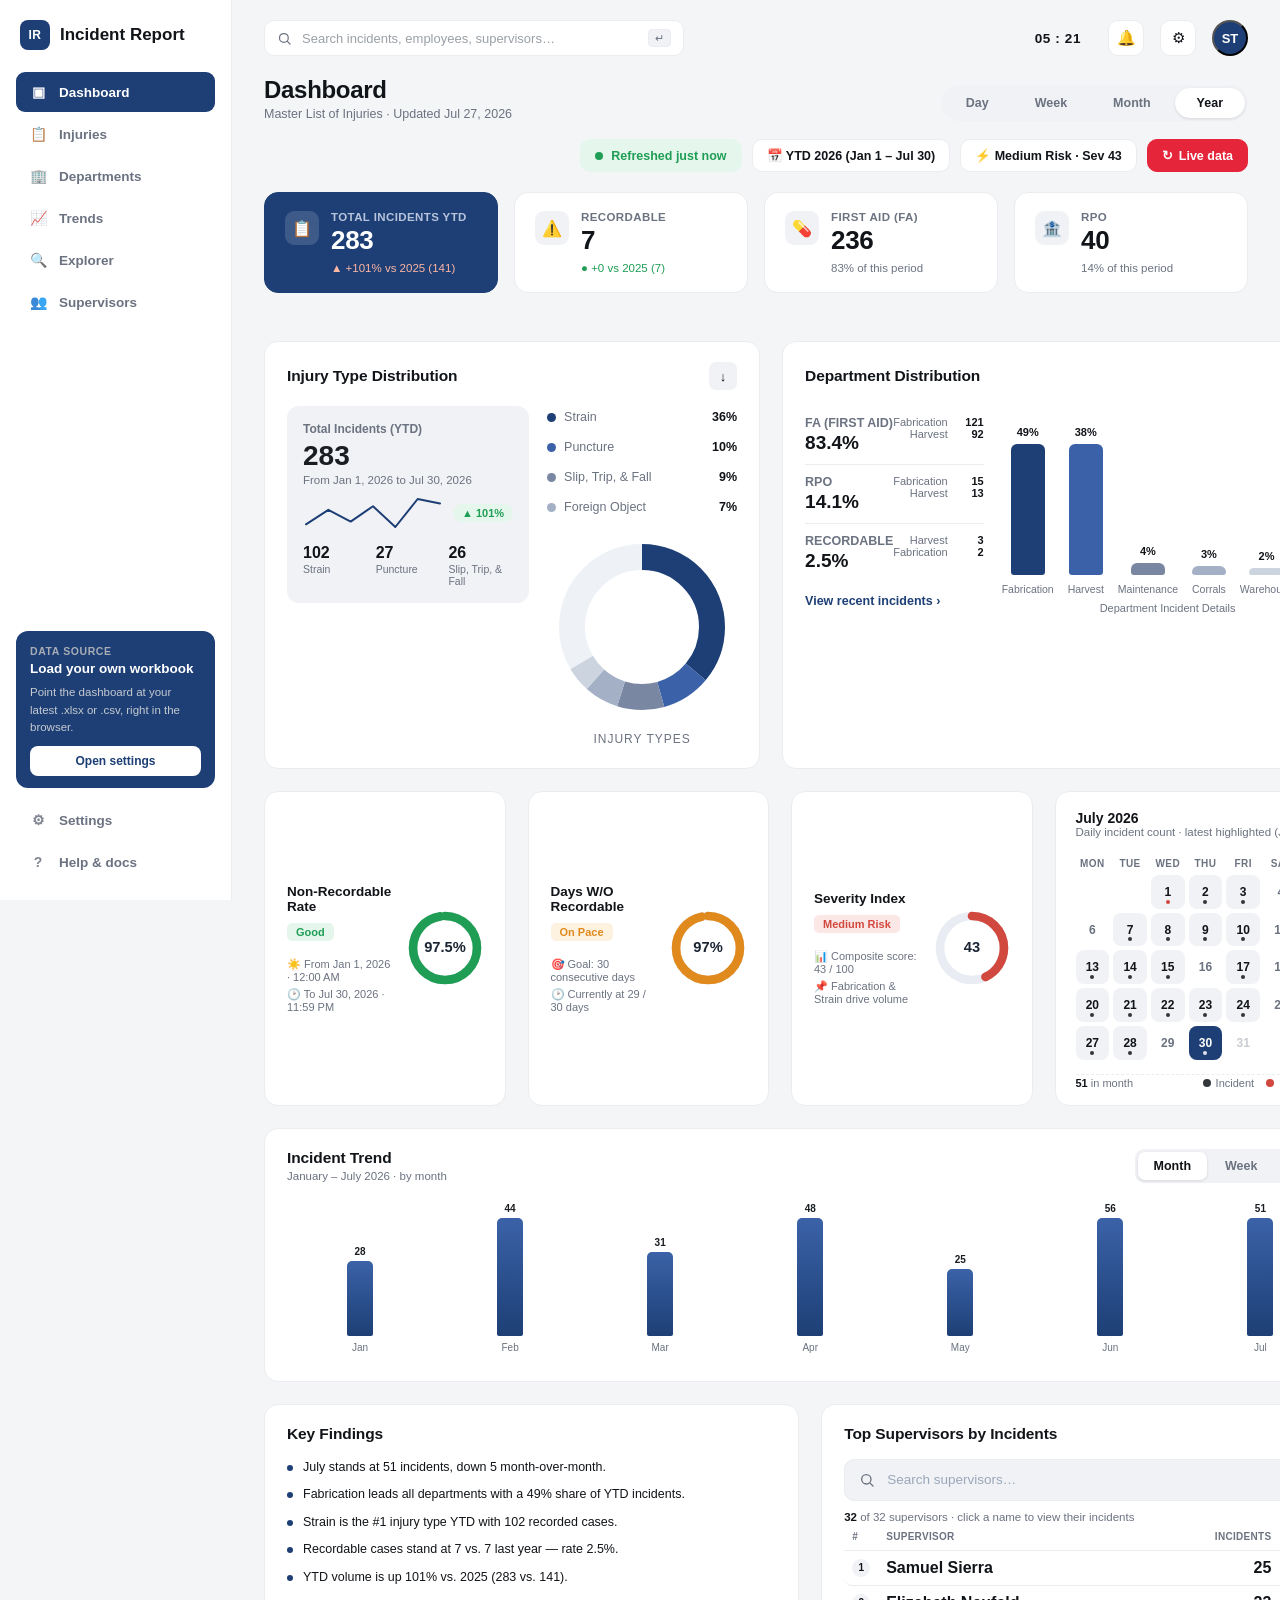
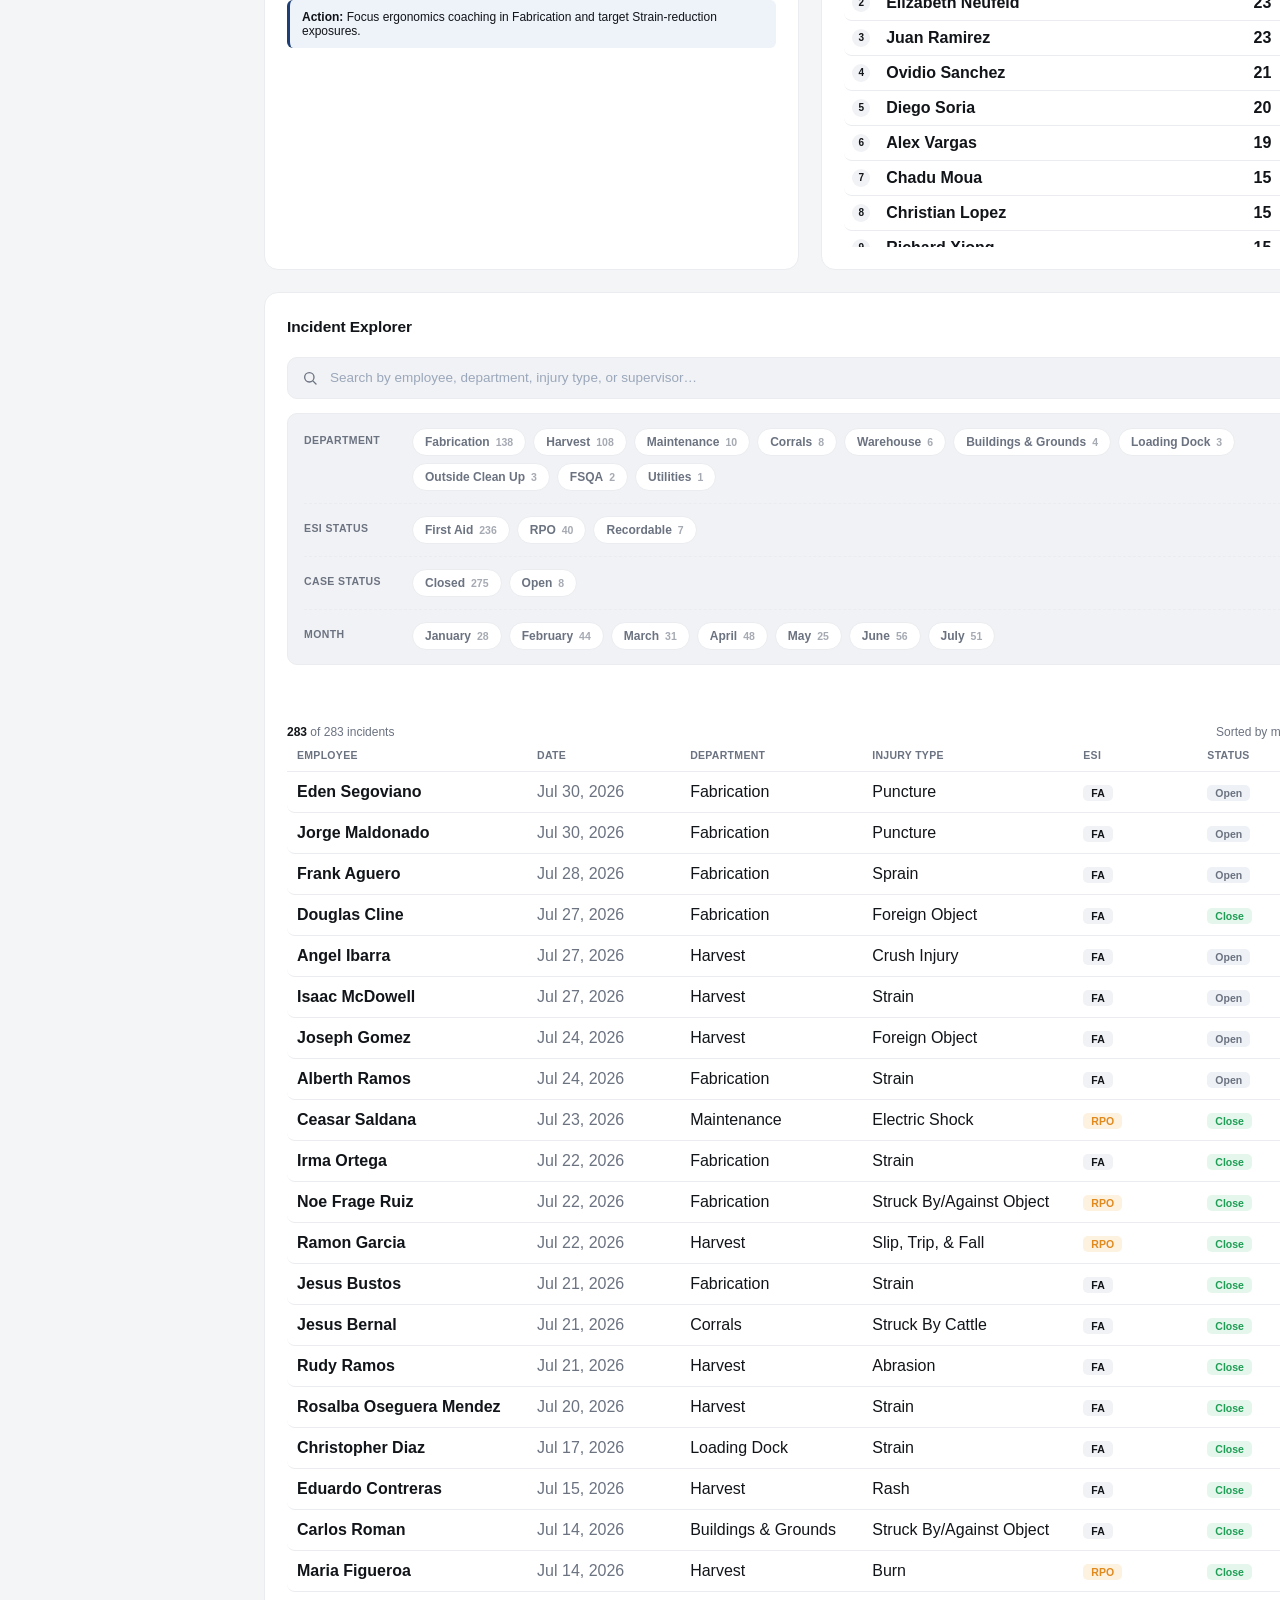
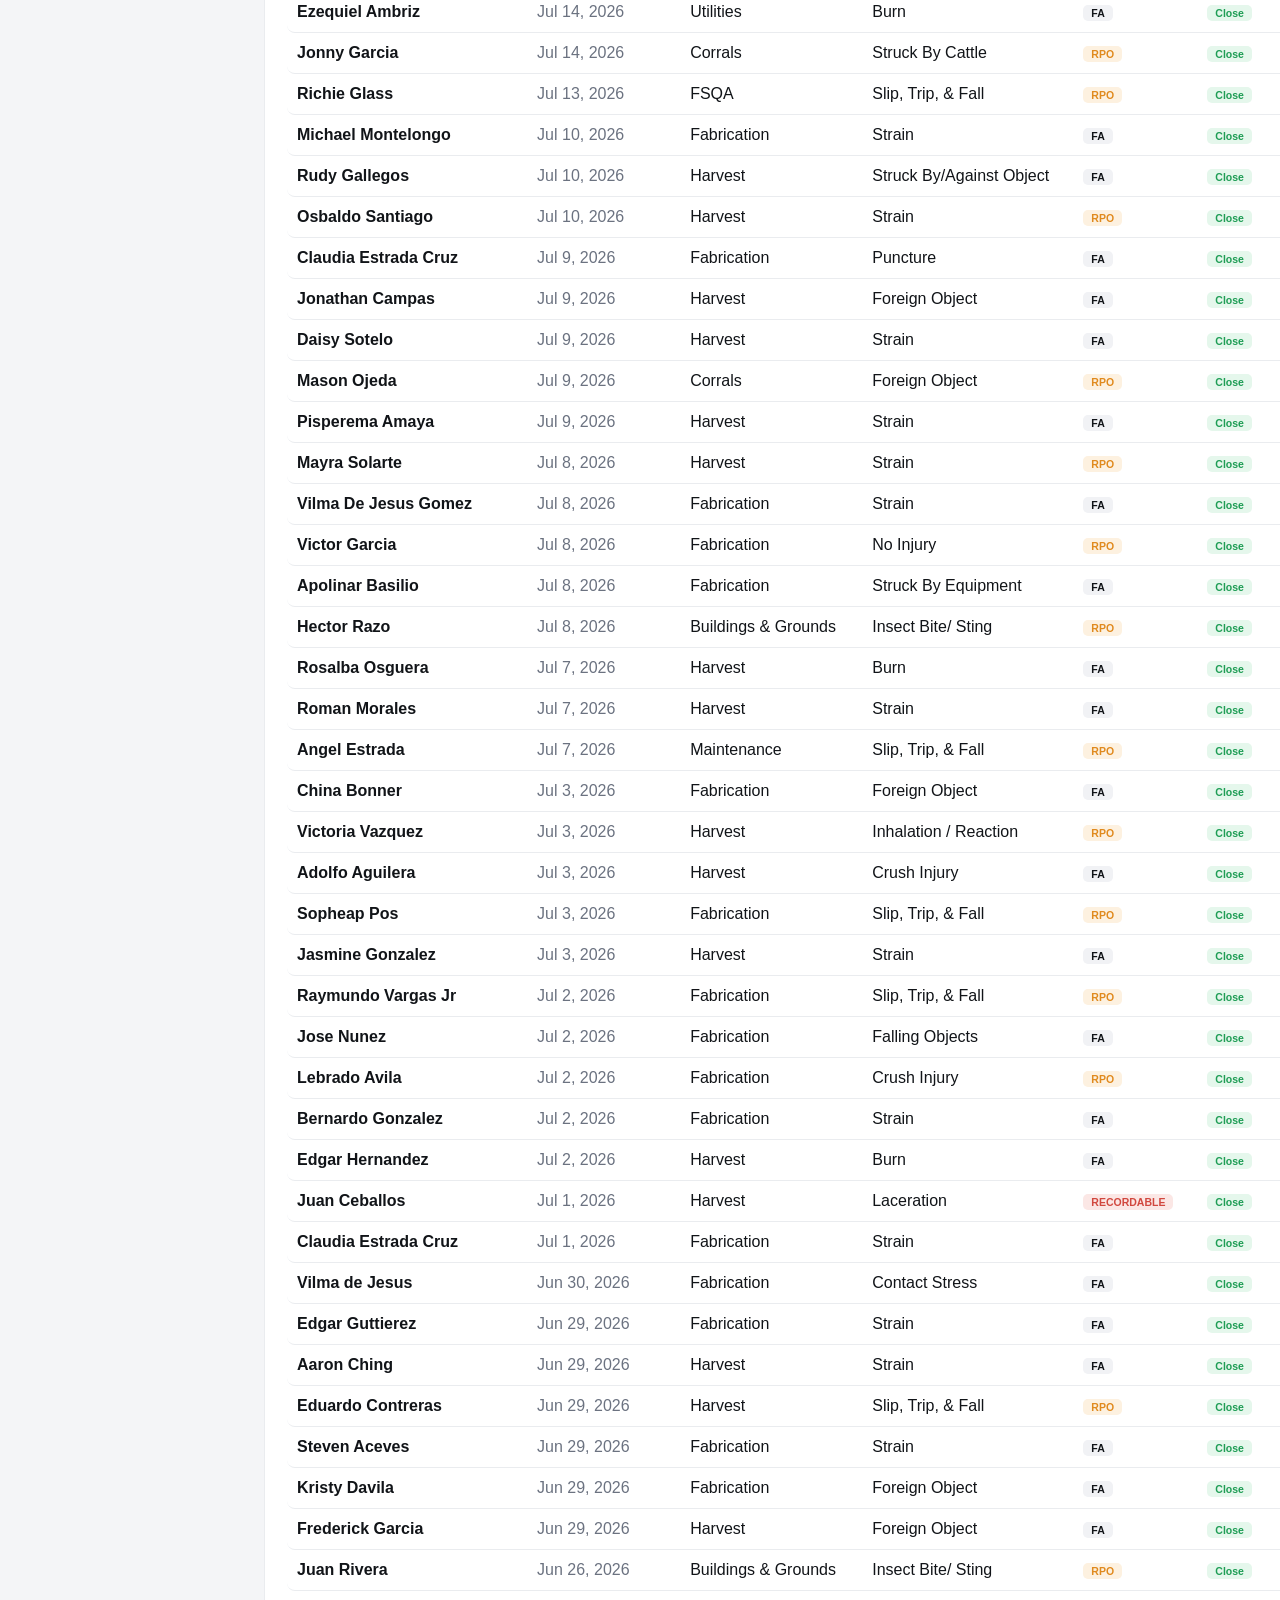
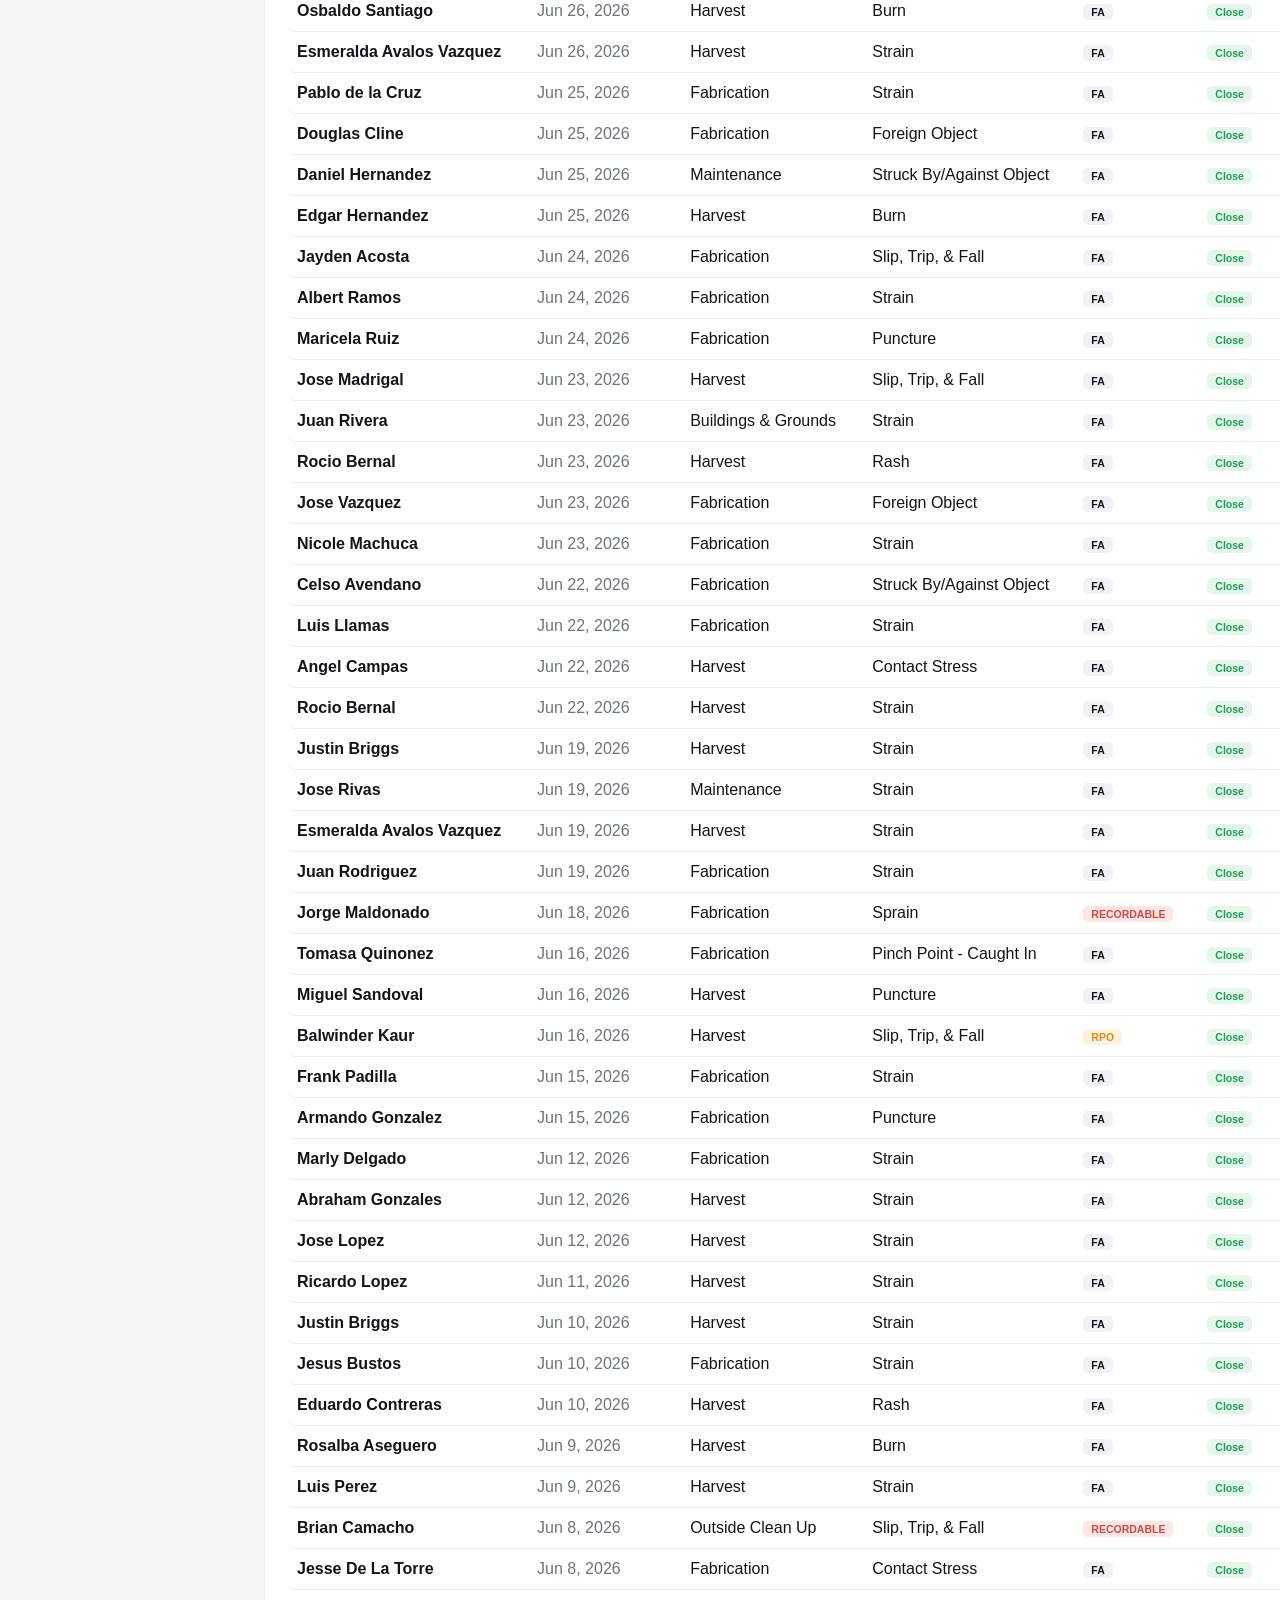
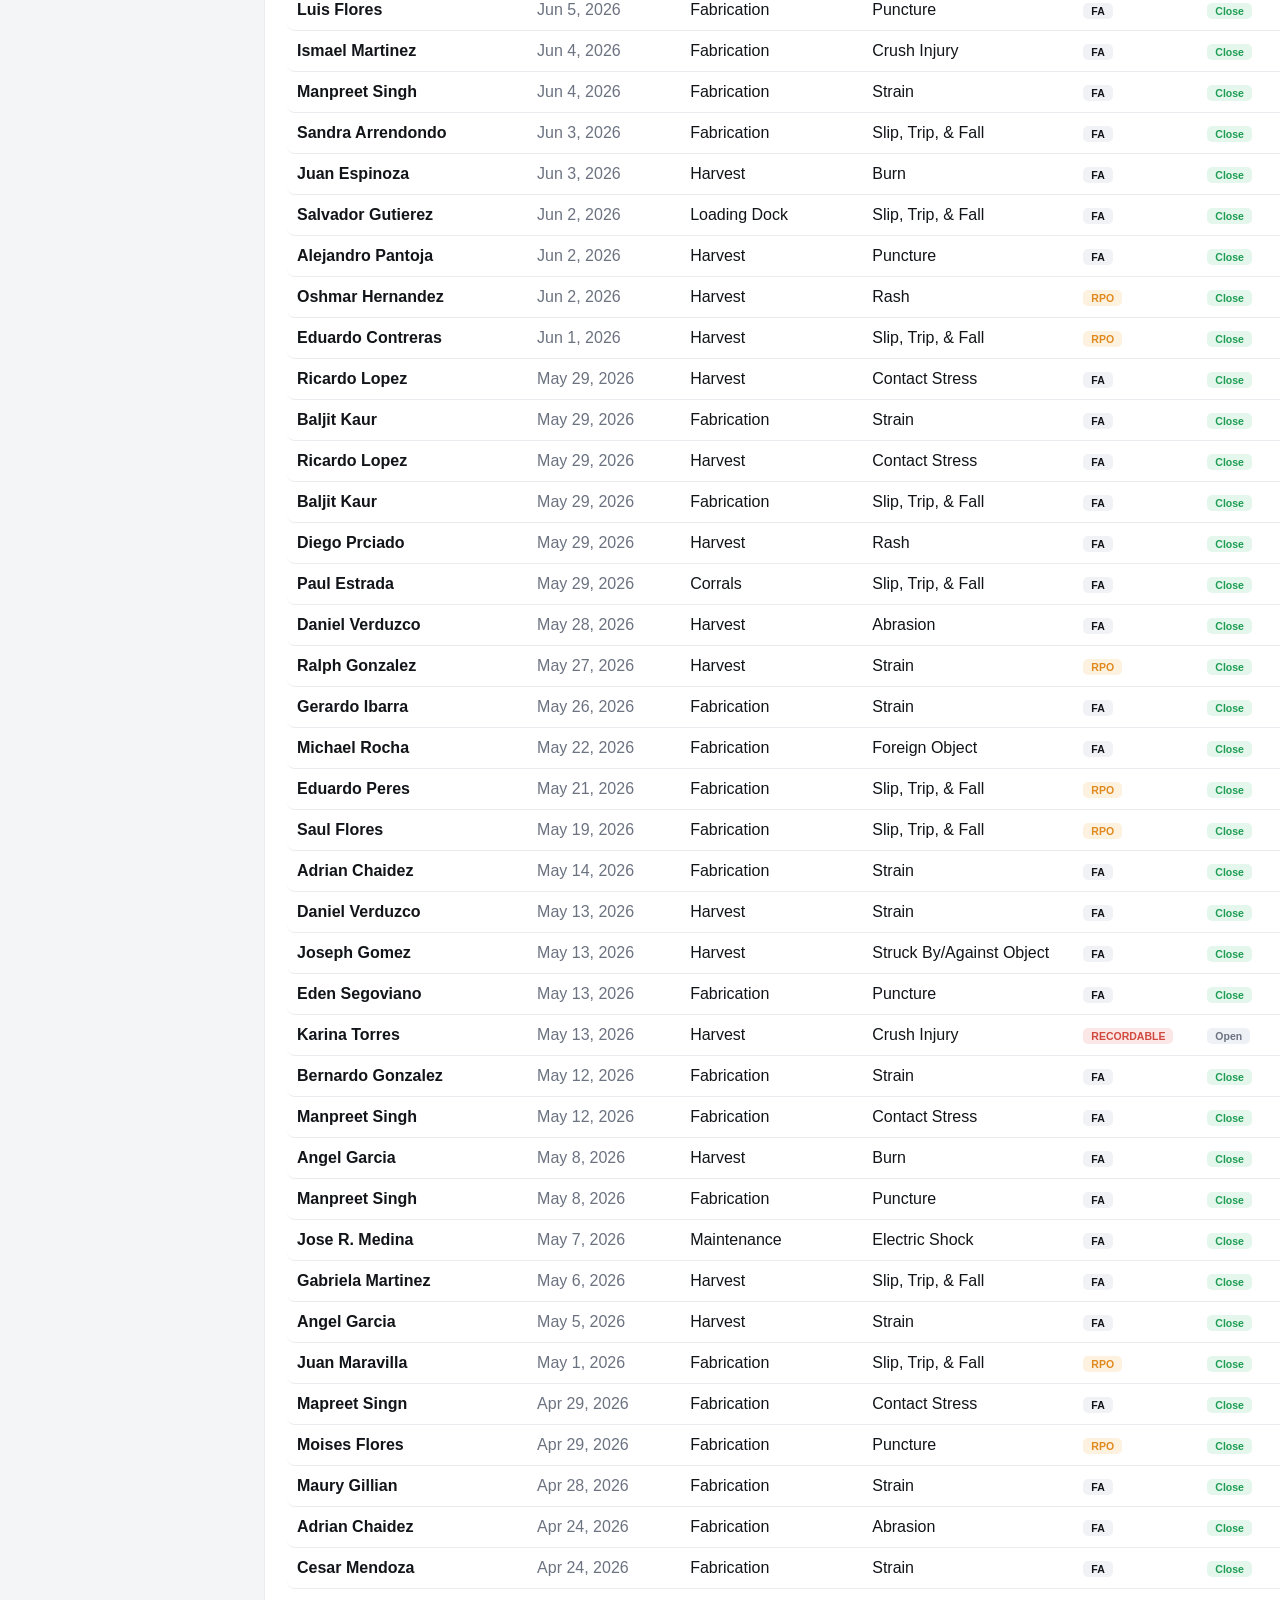
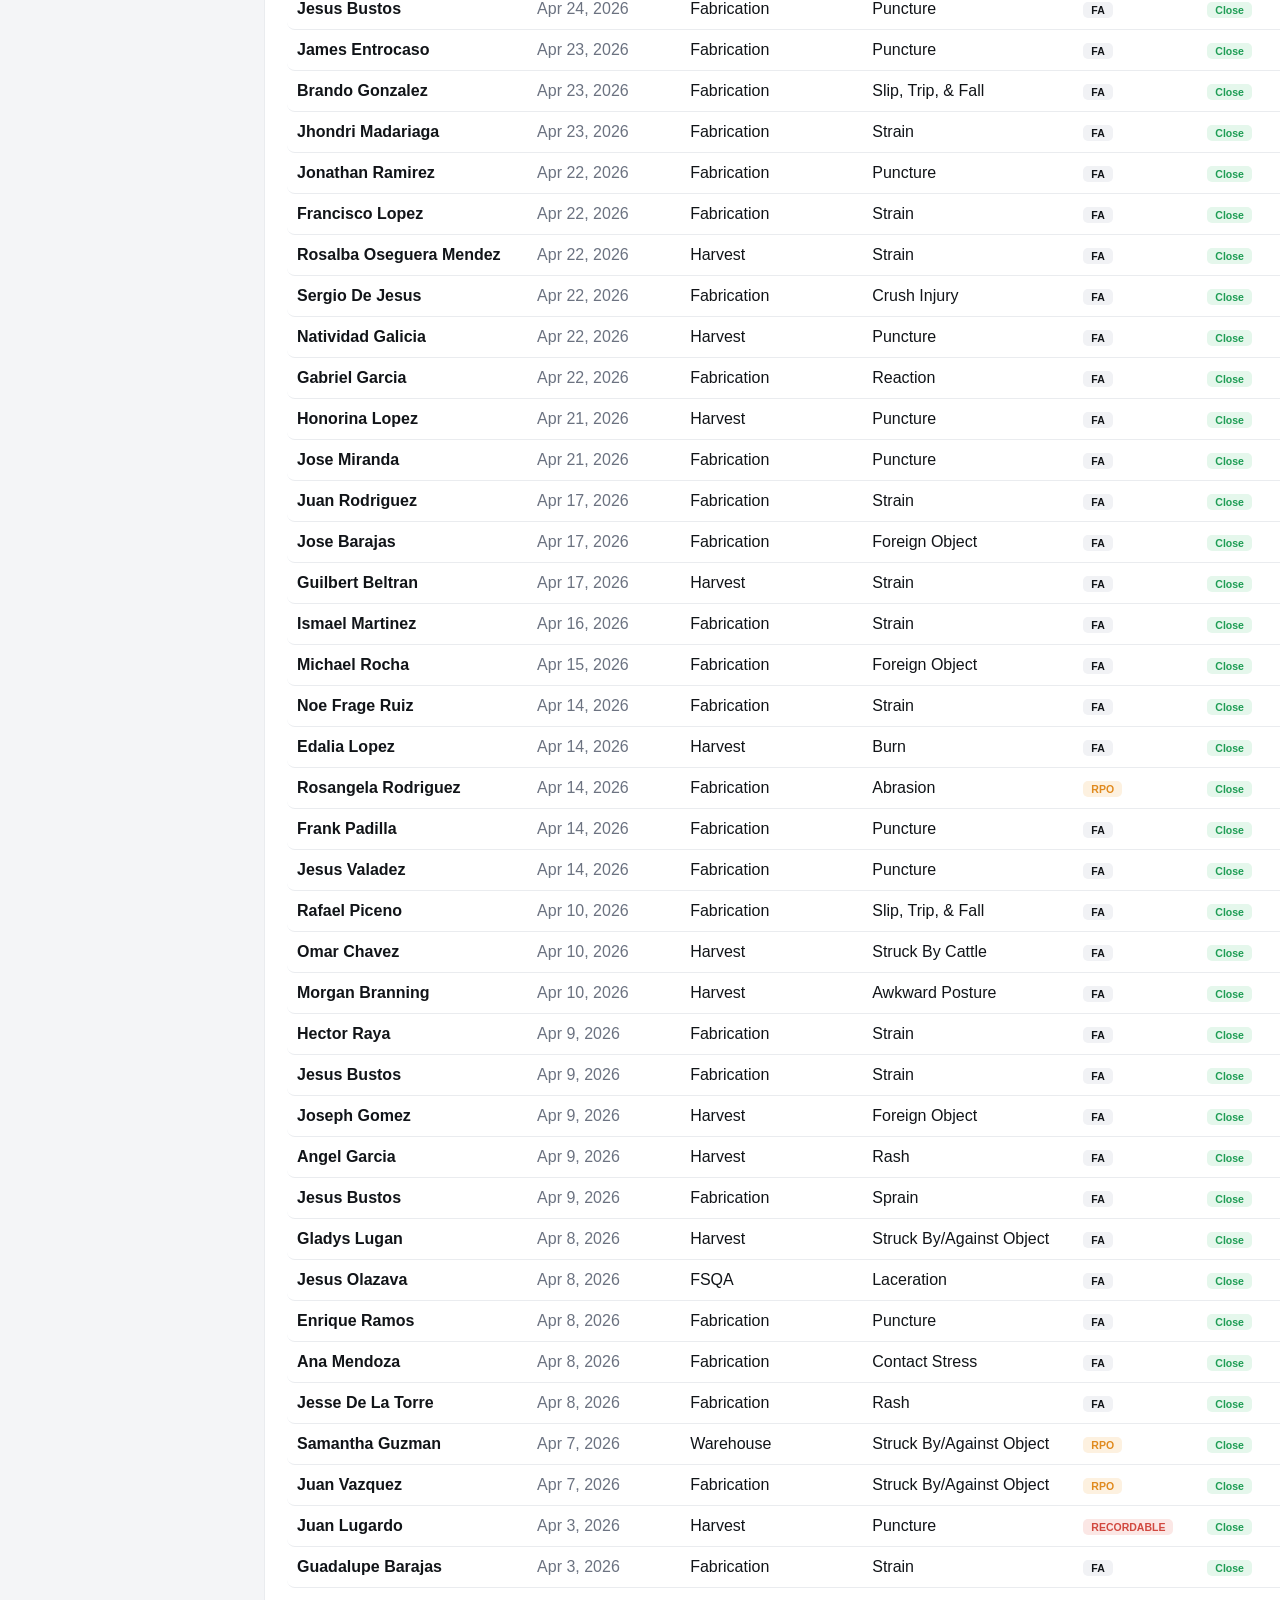
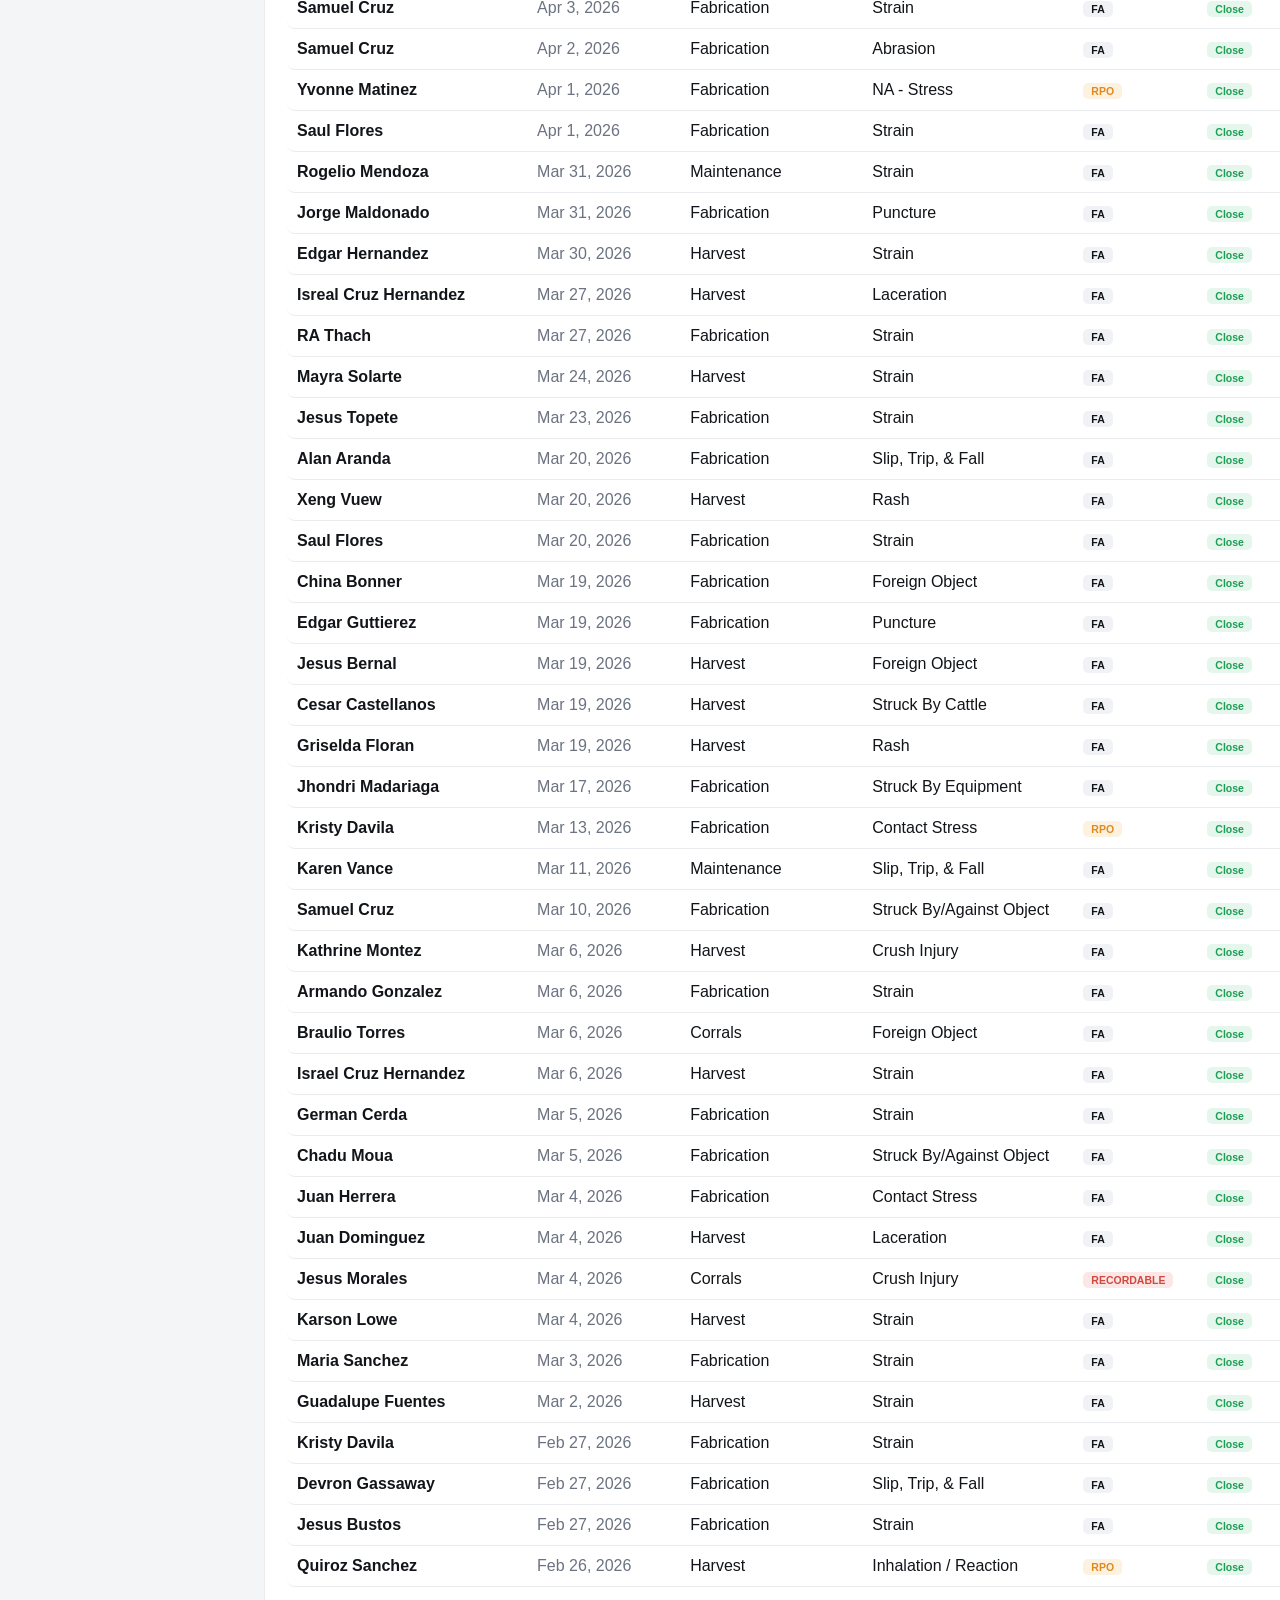
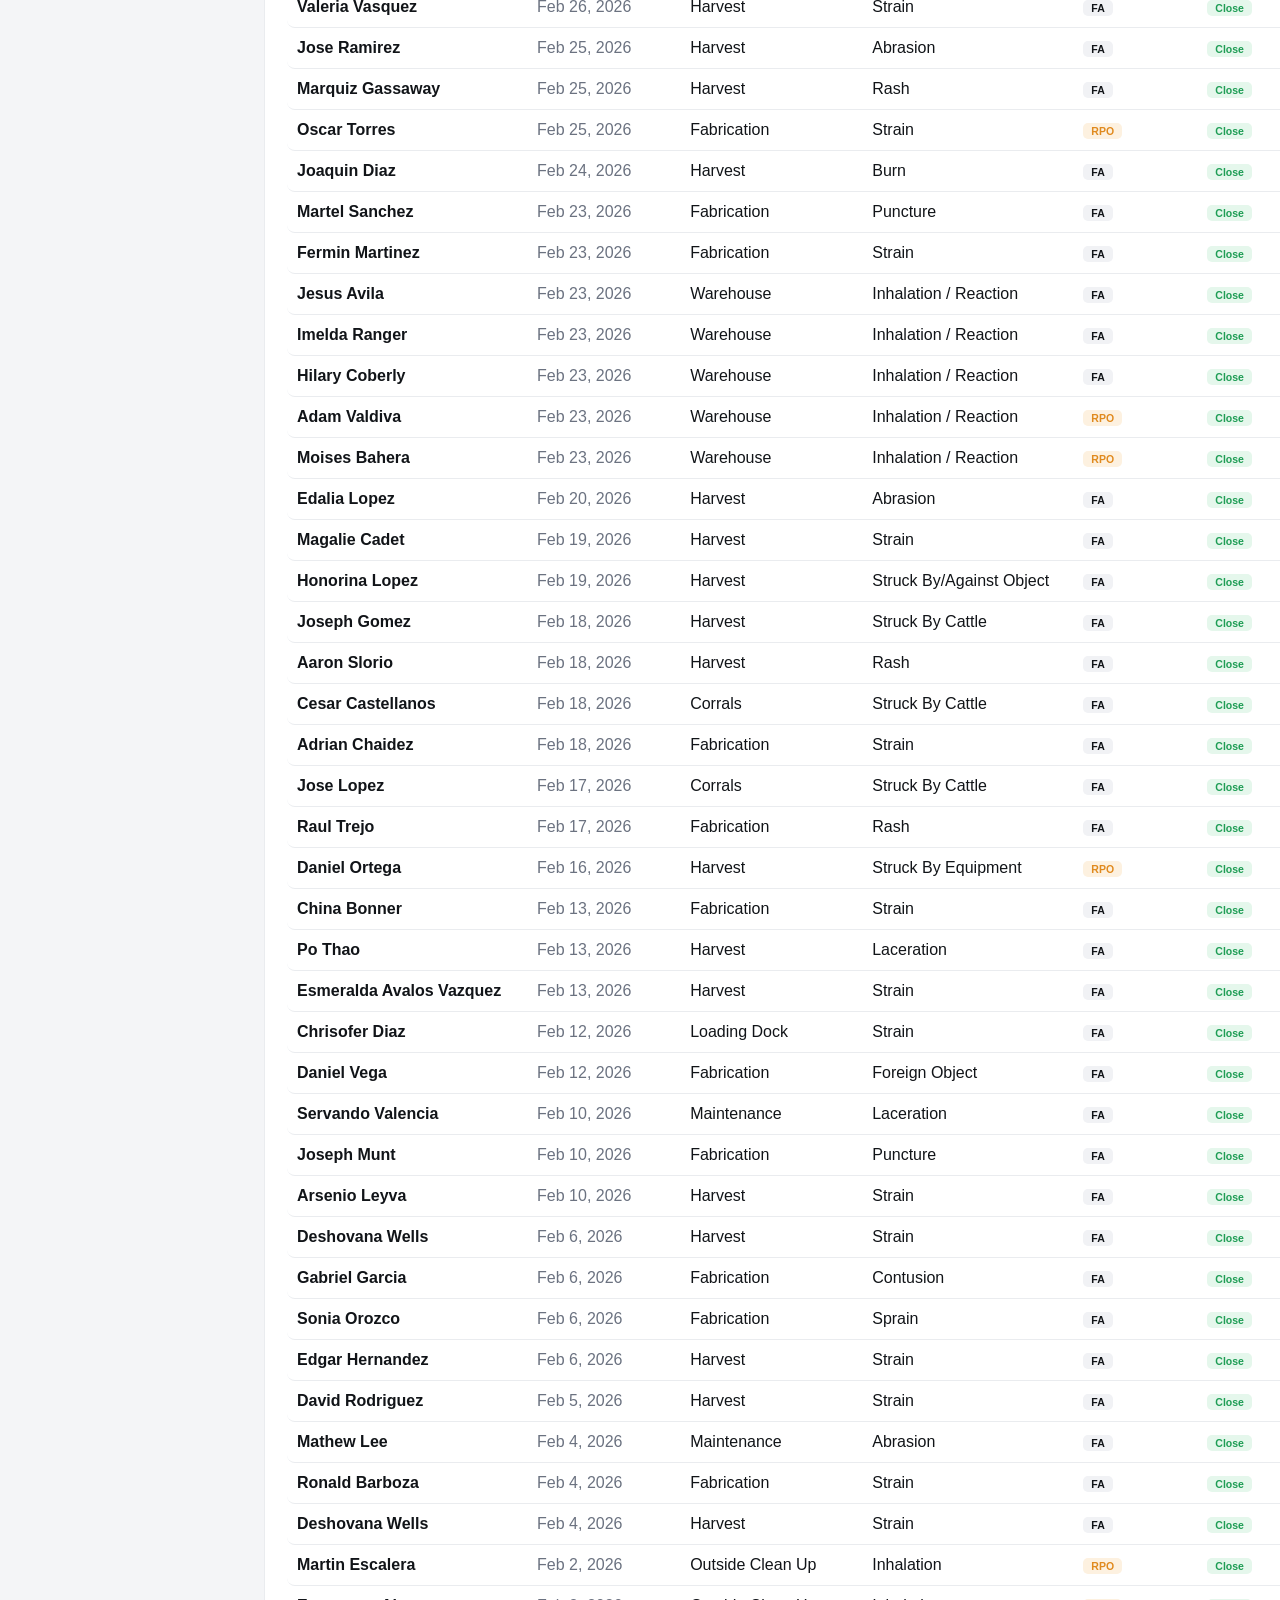
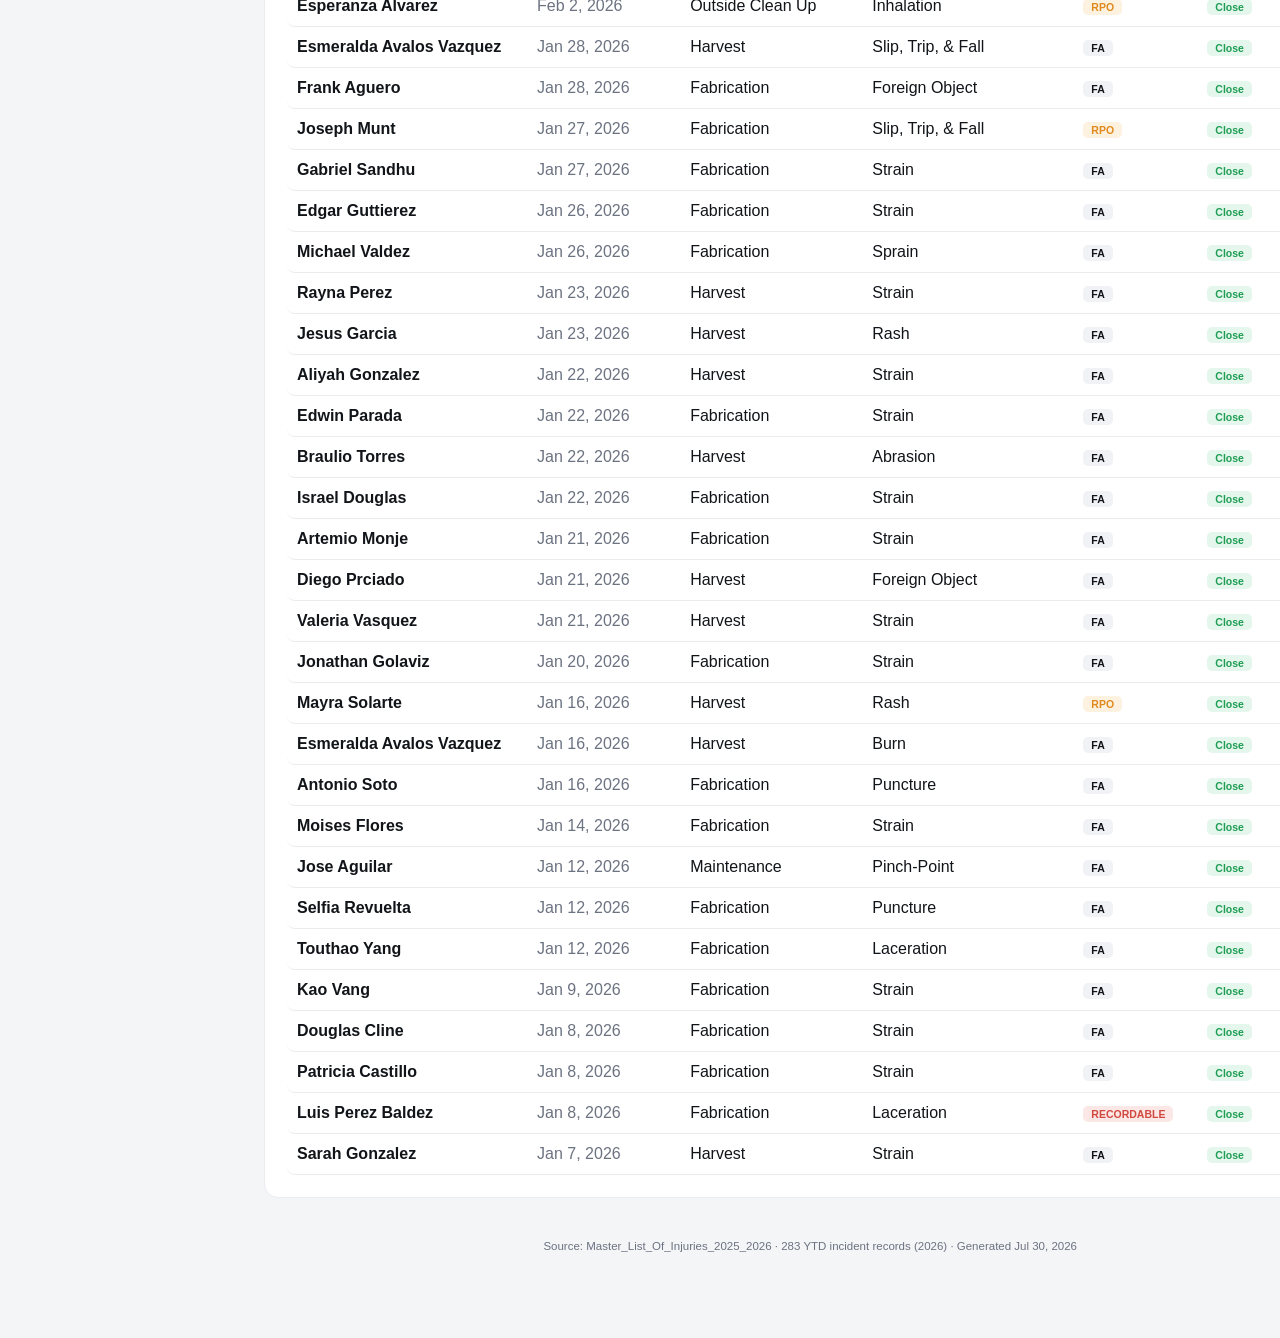
==== commit 568358f6: "Polish: text-safe KPI deltas and Escape-to-close for the sidebar Two small consistency fixes closing" ====
--- a/index.html
+++ b/index.html
@@ -1635,6 +1635,19 @@
   // Reads as one system even when many series share the palette.
   const PALETTE = ['#1d3f75','#3b62a8','#7987a3','#a4b0c6','#ccd4e0','#eef1f6'];
 
+  // Distance in days between today's latest incident and the most recent
+  // RECORDABLE case. Runs against the full dataset so a period filter can
+  // never falsely reset the streak.
+  function daysSinceLastRecordable(rows){
+    if(!rows.length) return null;
+    const dates = rows.map(r=>parseDate(r.d));
+    const latest = new Date(Math.max(...dates.map(d=>d.getTime())));
+    const recDates = rows.filter(r=>r.esi === 'RECORDABLE').map(r=>parseDate(r.d));
+    if(!recDates.length) return null;
+    const lastRec = new Date(Math.max(...recDates.map(d=>d.getTime())));
+    return Math.round((latest - lastRec) / 86400000);
+  }
+
   function sortIncidents(rows){
     return [...rows].sort((a,b)=> a.d < b.d ? 1 : a.d > b.d ? -1 : 0);
   }
@@ -1771,13 +1784,15 @@
   function renderHeadline(){
     const a = AGG;
     const pct = v => a.total ? Math.round((v/a.total)*100) : 0;
+    // Deltas are number-only strings — use textContent everywhere and unicode
+    // glyphs directly so all four cards go through the same safe write path.
     const delta = (cur, prior) => {
-      if(!prior) return `&#9679; no ${a.year-1} baseline`;
+      if(!prior) return `● no ${a.year-1} baseline`;
       const diff = cur - prior;
       const rel = Math.round((diff/prior)*100);
-      if(diff > 0) return `&#9650; +${rel}% vs ${a.year-1} (${prior})`;
-      if(diff < 0) return `&#9660; ${rel}% vs ${a.year-1} (${prior})`;
-      return `&#9679; +0 vs ${a.year-1} (${prior})`;
+      if(diff > 0) return `▲ +${rel}% vs ${a.year-1} (${prior})`;
+      if(diff < 0) return `▼ ${rel}% vs ${a.year-1} (${prior})`;
+      return `● +0 vs ${a.year-1} (${prior})`;
     };
 
     document.getElementById('kpiTotal').textContent = a.total;
@@ -1789,12 +1804,13 @@
     const isYear = periodFilter === 'year';
     const ytdTotal = INCIDENTS.length;
     const ytdShare = v => ytdTotal ? Math.round((v/ytdTotal)*100) : 0;
-    document.getElementById('kpiTotalDelta').innerHTML = isYear
+    const ytdRec = INCIDENTS.filter(r => r.esi === 'RECORDABLE').length;
+    document.getElementById('kpiTotalDelta').textContent = isYear
       ? delta(a.total, PRIOR_YTD.total)
-      : `&#8226; ${ytdShare(a.total)}% of YTD total`;
-    document.getElementById('kpiRecDelta').innerHTML = isYear
+      : `• ${ytdShare(a.total)}% of YTD total`;
+    document.getElementById('kpiRecDelta').textContent = isYear
       ? delta(a.rec, PRIOR_YTD.rec)
-      : `&#8226; ${a.rec} of ${INCIDENTS.filter(r=>r.esi==='RECORDABLE').length} YTD recordable`;
+      : `• ${a.rec} of ${ytdRec} YTD recordable`;
     document.getElementById('kpiFaDelta').textContent = `${pct(a.fa)}% of this period`;
     document.getElementById('kpiRpoDelta').textContent = `${pct(a.rpo)}% of this period`;
 
@@ -1809,7 +1825,11 @@
         `Source: Master_List_Of_Injuries_2025_2026 &middot; ${INCIDENTS.length} YTD incident records (${a.year}) &middot; Generated ${fmtLong(a.last)}`;
     }
     document.getElementById('statTotal').textContent = a.total;
-    document.getElementById('resultsTotal').textContent = a.total;
+    // Explorer counter denominator: use the full incident set, since the
+    // Incident Explorer filters INCIDENTS directly (not the period-scoped
+    // subset). Keeping it on a.total made the badge read "N of M" with
+    // mismatched semantics whenever a period filter was active.
+    document.getElementById('resultsTotal').textContent = INCIDENTS.length;
 
     const relTotal = PRIOR_YTD.total ? Math.round(((a.total-PRIOR_YTD.total)/PRIOR_YTD.total)*100) : 0;
     document.getElementById('sparkBadge').innerHTML = `${relTotal>=0?'&#9650;':'&#9660;'} ${Math.abs(relTotal)}%`;
@@ -1832,15 +1852,19 @@
     document.getElementById('nrrText').textContent = `${(nonRec*100).toFixed(1)}%`;
     setArc(document.getElementById('nrrArc'), nonRec);
 
-    if(a.daysSinceRec === null){
+    // Read from the full-dataset streak so a period filter can't collapse
+    // it — reflects the true "days since last recordable" the safety team
+    // cares about, not just the visible window.
+    const daysSinceRec = a.daysSinceRecordableFull;
+    if(daysSinceRec === null){
       document.getElementById('dwrText').textContent = '—';
       document.getElementById('dwrMeta').innerHTML = '&#128337; No recordable cases on file';
       setArc(document.getElementById('dwrArc'), 1);
     } else {
-      const frac = Math.min(a.daysSinceRec / DAYS_WITHOUT_GOAL, 1);
+      const frac = Math.min(daysSinceRec / DAYS_WITHOUT_GOAL, 1);
       document.getElementById('dwrText').textContent = `${Math.round(frac*100)}%`;
       document.getElementById('dwrMeta').innerHTML =
-        `&#128337; Currently at ${a.daysSinceRec} / ${DAYS_WITHOUT_GOAL} days`;
+        `&#128337; Currently at ${daysSinceRec} / ${DAYS_WITHOUT_GOAL} days`;
       const pill = document.getElementById('dwrPill');
       pill.textContent = frac >= 1 ? 'Goal met' : 'On Pace';
       pill.className = 'status-pill ' + (frac >= 1 ? 'status-good' : 'status-fair');
@@ -2015,6 +2039,12 @@
   }
 
   function renderTrend(mode){
+    // Own the active-class sync too, so the visible tab always matches the
+    // rendered chart even if a caller forgets to update the tabs (or a
+    // previous render threw before doing so).
+    document.querySelectorAll('#trendTabs .seg-btn').forEach(b=>{
+      b.classList.toggle('active', b.dataset.mode === mode);
+    });
     const cfg = trendConfig(mode);
     trendWrap.classList.add('fading');
     window.setTimeout(()=>{
@@ -2043,12 +2073,18 @@
   document.getElementById('trendTabs').addEventListener('click', e=>{
     const btn = e.target.closest('.seg-btn');
     if(!btn) return;
-    document.querySelectorAll('#trendTabs .seg-btn').forEach(b=>b.classList.remove('active'));
-    btn.classList.add('active');
+    trendManualOverride = btn.dataset.mode;      // user override; cleared on period-tab click
     renderTrend(btn.dataset.mode);
   });
+  // Single source of truth for trend-chart granularity: the period filter
+  // implies a natural default (Year → month bars, Month/Week/Day → day bars),
+  // but leave a manual trend-tab click as an override until the user picks
+  // a period tab again.
+  const PERIOD_TREND_MODE = {year:'month', month:'day', week:'day', day:'day'};
+  let trendManualOverride = null;
   function activeTrendMode(){
-    return document.querySelector('#trendTabs .seg-btn.active').dataset.mode;
+    if(trendManualOverride) return trendManualOverride;
+    return PERIOD_TREND_MODE[periodFilter] || 'month';
   }
 
   // ==================================================================
@@ -2141,26 +2177,54 @@
     applyFilters();
   });
 
-  searchInput.addEventListener('input', ()=>{
-    state.q = searchInput.value;
-    searchClearX.classList.toggle('show', state.q.length>0);
-    applyFilters();
+  // setExplorerQuery is defined later in the boot block; hoisting works
+  // because both event handlers only fire in response to user input.
+  searchInput.addEventListener('input', ()=> setExplorerQuery(searchInput.value));
+  searchClearX.addEventListener('click', ()=>{
+    setExplorerQuery('');
+    searchInput.focus();
   });
-  searchClearX.addEventListener('click', ()=>{
-    searchInput.value=''; state.q='';
+  // Shared reset used by the "Clear all" button and every dataset-swap path
+  // (reset-to-bundled, sign-out, custom-workbook apply). Also mirrors the
+  // clear into the top-header search so the two search fields stay in sync.
+  function clearExplorerFilters(opts){
+    state.q = '';
+    if(searchInput) searchInput.value = '';
     searchClearX.classList.remove('show');
-    searchInput.focus();
-    applyFilters();
-  });
-  document.getElementById('clearAllBtn').addEventListener('click', ()=>{
-    state.q=''; searchInput.value=''; searchClearX.classList.remove('show');
-    ['dept','esi','status','month'].forEach(g=>state[g].clear());
-    document.querySelectorAll('#filterChips .chip.active').forEach(c=>{
+    ['dept','esi','status','month'].forEach(g => state[g].clear());
+    document.querySelectorAll('#filterChips .chip.active').forEach(c => {
       c.classList.remove('active');
       c.setAttribute('aria-pressed','false');
     });
-    applyFilters();
-  });
+    const top = document.getElementById('topSearch');
+    if(top) top.value = '';
+    if(opts && opts.render !== false) applyFilters();
+  }
+  document.getElementById('clearAllBtn').addEventListener('click', ()=>clearExplorerFilters());
+
+  // Reset every view back to a neutral default. Used whenever the underlying
+  // dataset changes (custom workbook loaded, reset to bundled, sign-out) so
+  // the new data is not rendered through an unrelated filter.
+  function resetDashboardToDefaults(){
+    clearExplorerFilters({render:false});
+    // period tabs: back to Year, matching the initial page state
+    periodFilter = 'year';
+    document.querySelectorAll('#periodTabs button').forEach(b => {
+      const active = b.dataset.mode === 'year';
+      b.classList.toggle('active', active);
+      if(active) b.setAttribute('aria-selected','true');
+      else b.removeAttribute('aria-selected');
+    });
+    // trend granularity derives from periodFilter via activeTrendMode(),
+    // so clearing the manual override is enough; renderTrend syncs the
+    // visible tab on the next paint.
+    trendManualOverride = null;
+    // supervisor list search
+    if(supSearchInput){
+      supSearchInput.value = '';
+      supSearchClearX.classList.remove('show');
+    }
+  }
 
   function updateClearBtn(){
     const filterCount = state.dept.size + state.esi.size + state.status.size + state.month.size;
@@ -2216,11 +2280,13 @@
 
   function jumpToIncidentSearch(name){
     ['dept','esi','status','month'].forEach(g=>state[g].clear());
-    document.querySelectorAll('#filterChips .chip.active').forEach(c=>c.classList.remove('active'));
-    state.q = name;
-    searchInput.value = name;
-    searchClearX.classList.add('show');
-    applyFilters();
+    document.querySelectorAll('#filterChips .chip.active').forEach(c=>{
+      c.classList.remove('active');
+      c.setAttribute('aria-pressed','false');
+    });
+    // Route through the shared setter so #topSearch (the header search) stays
+    // in sync with the Explorer's own search box.
+    setExplorerQuery(name);
     document.getElementById('recent').scrollIntoView({behavior:'smooth', block:'start'});
     const row = document.querySelector('#recent .search-row');
     row.classList.remove('flash'); void row.offsetWidth; row.classList.add('flash');
@@ -2424,6 +2490,11 @@
   function renderAll(){
     const scoped = filterByPeriod(INCIDENTS, periodFilter);
     AGG = computeAggregates(scoped);
+    // The safety streak and current-month calendar total should reflect the
+    // full incident record, not the period-filtered subset — otherwise a
+    // "Week" view can collapse a real running streak to '—' or hide most of
+    // the month's incidents from the calendar tile.
+    AGG.daysSinceRecordableFull = daysSinceLastRecordable(INCIDENTS);
     renderHeadline();
     renderGauges();
     renderDonut();
@@ -2471,23 +2542,40 @@
   // incident counts). Uses AGG so it refreshes with every dataset swap.
   // ==================================================================
   function renderCalendar(){
-    const a = AGG;
     const grid = document.getElementById('calGrid');
-    if(!grid || !a.last) return;
-
-    const year = a.year, month = a.latestMonthIdx;
+    const titleEl = document.getElementById('calTitle');
+    const totalEl = document.getElementById('calTotal');
+    const subEl   = document.getElementById('calSub');
+    if(!grid || !titleEl || !totalEl || !subEl) return;
+
+    // Anchor on the latest incident date in the *full* dataset so switching
+    // the period filter to Week/Day doesn't collapse the calendar title or
+    // undercount days that fell outside the visible window.
+    if(!INCIDENTS.length) return;
+    const latestMs = Math.max(...INCIDENTS.map(r => parseDate(r.d).getTime()));
+    const latest = new Date(latestMs);
+    const year  = latest.getFullYear();
+    const month = latest.getMonth();
+    const latestDay = latest.getDate();
+
     const first = new Date(year, month, 1);
     const daysInMonth = new Date(year, month + 1, 0).getDate();
-    // Monday-first: shift Sunday(0) to 6, everything else -1
-    const firstDow = (first.getDay() + 6) % 7;
-    const latestDay = a.last.getMonth() === month && a.last.getFullYear() === year
-      ? a.last.getDate() : 0;
-
-    // build day -> {v, r} map from a.days (already computed for latest month)
+    const firstDow = (first.getDay() + 6) % 7;  // Monday-first
+
+    // Build the day map from the full dataset filtered to the target month,
+    // not from AGG.days (which is scoped to the current period filter).
     const dayMap = new Map();
-    a.days.forEach(d => dayMap.set(d.d, d));
-
-    document.getElementById('calTitle').textContent = `${MONTH_NAMES[month]} ${year}`;
+    INCIDENTS.forEach(r => {
+      const dt = parseDate(r.d);
+      if(dt.getFullYear() !== year || dt.getMonth() !== month) return;
+      const d = dt.getDate();
+      const entry = dayMap.get(d) || {v:0, r:0};
+      entry.v++;
+      if(r.esi === 'RECORDABLE') entry.r++;
+      dayMap.set(d, entry);
+    });
+
+    titleEl.textContent = `${MONTH_NAMES[month]} ${year}`;
 
     let html = ['Mon','Tue','Wed','Thu','Fri','Sat','Sun']
       .map(d => `<div class="cal-dow">${d}</div>`).join('');
@@ -2513,9 +2601,8 @@
     }
 
     grid.innerHTML = html;
-    document.getElementById('calTotal').textContent = monthTotal;
-    document.getElementById('calSub').textContent =
-      `Daily incident count · latest highlighted (${MONTH_ABBR[month]} ${latestDay})`;
+    totalEl.textContent = monthTotal;
+    subEl.textContent   = `Daily incident count · latest highlighted (${MONTH_ABBR[month]} ${latestDay})`;
   }
 
   // ==================================================================
@@ -2525,7 +2612,6 @@
   // moves to whatever level of detail fits.
   // ==================================================================
   const periodTabs = document.getElementById('periodTabs');
-  const PERIOD_TREND_MODE = {year:'month', month:'day', week:'day', day:'day'};
   if(periodTabs){
     periodTabs.addEventListener('click', e=>{
       const btn = e.target.closest('button[data-mode]');
@@ -2537,13 +2623,10 @@
       btn.classList.add('active');
       btn.setAttribute('aria-selected','true');
       periodFilter = btn.dataset.mode;
-
-      // Pick a sensible bar granularity for the trend chart given the range
-      const trendMode = PERIOD_TREND_MODE[periodFilter] || 'month';
-      document.querySelectorAll('#trendTabs .seg-btn').forEach(b=>{
-        b.classList.toggle('active', b.dataset.mode === trendMode);
-      });
-
+      trendManualOverride = null;   // let the new period pick its natural trend granularity
+      // Trend granularity is now sourced from periodFilter inside
+      // activeTrendMode(), so the visible chart cannot desync from the
+      // period tab even if the render pipeline throws mid-flight.
       renderAll();
     });
   }
@@ -3152,6 +3235,7 @@
     }
     INCIDENTS = sortIncidents(payload.records);
     usingCustomData = true;
+    resetDashboardToDefaults();
     renderAll();
     checkForNewIncidents();
     describeSource();
@@ -3163,6 +3247,7 @@
     try{ window.localStorage.removeItem(CUSTOM_KEY); }catch(err){}
     INCIDENTS = sortIncidents(EMBEDDED);
     usingCustomData = false;
+    resetDashboardToDefaults();
     renderAll();
     checkForNewIncidents();
     describeSource();
@@ -3185,19 +3270,30 @@
   // ---- Sidebar + top-search wiring ----
   const sidebarEl = document.getElementById('sidebar');
   const sidebarToggle = document.getElementById('sidebarToggle');
+  function closeSidebar(){
+    if(sidebarEl) sidebarEl.classList.remove('open');
+  }
+  if(sidebarEl){
+    // Outside click and Escape close the drawer regardless of whether the
+    // toggle button is visible — matches the a11y expectations for the
+    // notification and avatar panels.
+    document.addEventListener('click', e=>{
+      if(sidebarEl.classList.contains('open') &&
+         !e.target.closest('.sidebar') && !e.target.closest('.sidebar-toggle')){
+        closeSidebar();
+      }
+    });
+    document.addEventListener('keydown', e=>{
+      if(e.key === 'Escape' && sidebarEl.classList.contains('open')) closeSidebar();
+    });
+    sidebarEl.addEventListener('click', e=>{
+      if(e.target.closest('a')) closeSidebar();
+    });
+  }
   if(sidebarToggle){
     sidebarToggle.addEventListener('click', e=>{
       e.stopPropagation();
-      sidebarEl.classList.toggle('open');
-    });
-    document.addEventListener('click', e=>{
-      if(sidebarEl.classList.contains('open') &&
-         !e.target.closest('.sidebar') && !e.target.closest('.sidebar-toggle')){
-        sidebarEl.classList.remove('open');
-      }
-    });
-    sidebarEl.addEventListener('click', e=>{
-      if(e.target.closest('a')) sidebarEl.classList.remove('open');
+      if(sidebarEl) sidebarEl.classList.toggle('open');
     });
   }
 
@@ -3242,46 +3338,60 @@
   window.setInterval(tickClock, 30000);
 
   // ==================================================================
-  // Avatar user menu — accountable actions instead of a dead click
+  // Avatar user menu — accountable actions instead of a dead click.
+  // Every element is guarded so a future markup change that drops one
+  // control can't NPE the whole boot script.
   // ==================================================================
   const avatarBtn = document.getElementById('avatarBtn');
   const userPanel = document.getElementById('userPanel');
   function setUserOpen(open){
+    if(!userPanel || !avatarBtn) return;
     userPanel.classList.toggle('open', open);
     avatarBtn.setAttribute('aria-expanded', String(open));
     if(open) refreshUserMeta();
   }
   function refreshUserMeta(){
-    document.getElementById('userLoadCount').textContent = INCIDENTS.length;
-    document.getElementById('userLoadLatest').textContent = AGG.last ? fmtLong(AGG.last) : '—';
-    document.getElementById('userLoadYear').textContent = AGG.year || '—';
-    document.getElementById('userDataMode').textContent = usingCustomData ? 'Custom workbook' : 'Bundled data';
-  }
-  avatarBtn.addEventListener('click', e=>{
-    e.stopPropagation();
-    setUserOpen(!userPanel.classList.contains('open'));
-  });
+    const set = (id, value) => {
+      const el = document.getElementById(id);
+      if(el) el.textContent = value;
+    };
+    set('userLoadCount',  INCIDENTS.length);
+    set('userLoadLatest', AGG.last ? fmtLong(AGG.last) : '—');
+    set('userLoadYear',   AGG.year || '—');
+    set('userDataMode',   usingCustomData ? 'Custom workbook' : 'Bundled data');
+  }
+  if(avatarBtn){
+    avatarBtn.addEventListener('click', e=>{
+      e.stopPropagation();
+      setUserOpen(!userPanel.classList.contains('open'));
+    });
+  }
   document.addEventListener('click', e=>{
     if(!e.target.closest('.user-wrap')) setUserOpen(false);
   });
   document.addEventListener('keydown', e=>{
     if(e.key === 'Escape') setUserOpen(false);
   });
-  document.getElementById('userLoadData').addEventListener('click', ()=>{
+  const onClickIf = (id, handler) => {
+    const el = document.getElementById(id);
+    if(el) el.addEventListener('click', handler);
+  };
+  onClickIf('userLoadData', ()=>{
     setUserOpen(false);
     openSettings();
   });
-  document.getElementById('userResetData').addEventListener('click', ()=>{
+  onClickIf('userResetData', ()=>{
     setUserOpen(false);
     try{ window.localStorage.removeItem(CUSTOM_KEY); }catch(err){}
     INCIDENTS = sortIncidents(EMBEDDED);
     usingCustomData = false;
+    resetDashboardToDefaults();
     renderAll();
     checkForNewIncidents();
     describeSource();
     lastUpdatedEl.textContent = 'Bundled dataset';
   });
-  document.getElementById('userSignOut').addEventListener('click', ()=>{
+  onClickIf('userSignOut', ()=>{
     setUserOpen(false);
     if(!confirm('Clear all local preferences (custom workbook, notification history, clock format)?')) return;
     try{
@@ -3292,28 +3402,28 @@
     window.location.reload();
   });
 
-  // Global search bar in the top header — reuses the Incident Explorer path
+  // Global search bar in the top header — reuses the Incident Explorer path.
+  // Both fields drive one shared "set the query" call so a keystroke only
+  // triggers one applyFilters, and programmatic queries (e.g. supervisor
+  // click-to-jump) also flow through it and keep the two inputs in sync.
   const topSearch = document.getElementById('topSearch');
+  function setExplorerQuery(value){
+    state.q = value;
+    if(searchInput && searchInput.value !== value) searchInput.value = value;
+    if(topSearch   && topSearch.value   !== value) topSearch.value   = value;
+    searchClearX.classList.toggle('show', value.length > 0);
+    applyFilters();
+  }
   if(topSearch){
-    topSearch.addEventListener('input', ()=>{
-      state.q = topSearch.value;
-      searchInput.value = topSearch.value;
-      searchClearX.classList.toggle('show', state.q.length>0);
-      applyFilters();
-    });
+    topSearch.addEventListener('input', ()=> setExplorerQuery(topSearch.value));
     topSearch.addEventListener('keydown', e=>{
       if(e.key === 'Enter'){
         e.preventDefault();
         document.getElementById('recent').scrollIntoView({behavior:'smooth', block:'start'});
       } else if(e.key === 'Escape'){
-        topSearch.value = ''; state.q = '';
-        searchInput.value = '';
-        searchClearX.classList.remove('show');
-        applyFilters();
+        setExplorerQuery('');
       }
     });
-    // keep the two search fields in sync
-    searchInput.addEventListener('input', ()=>{ topSearch.value = searchInput.value; });
   }
 
   // ---- boot ----
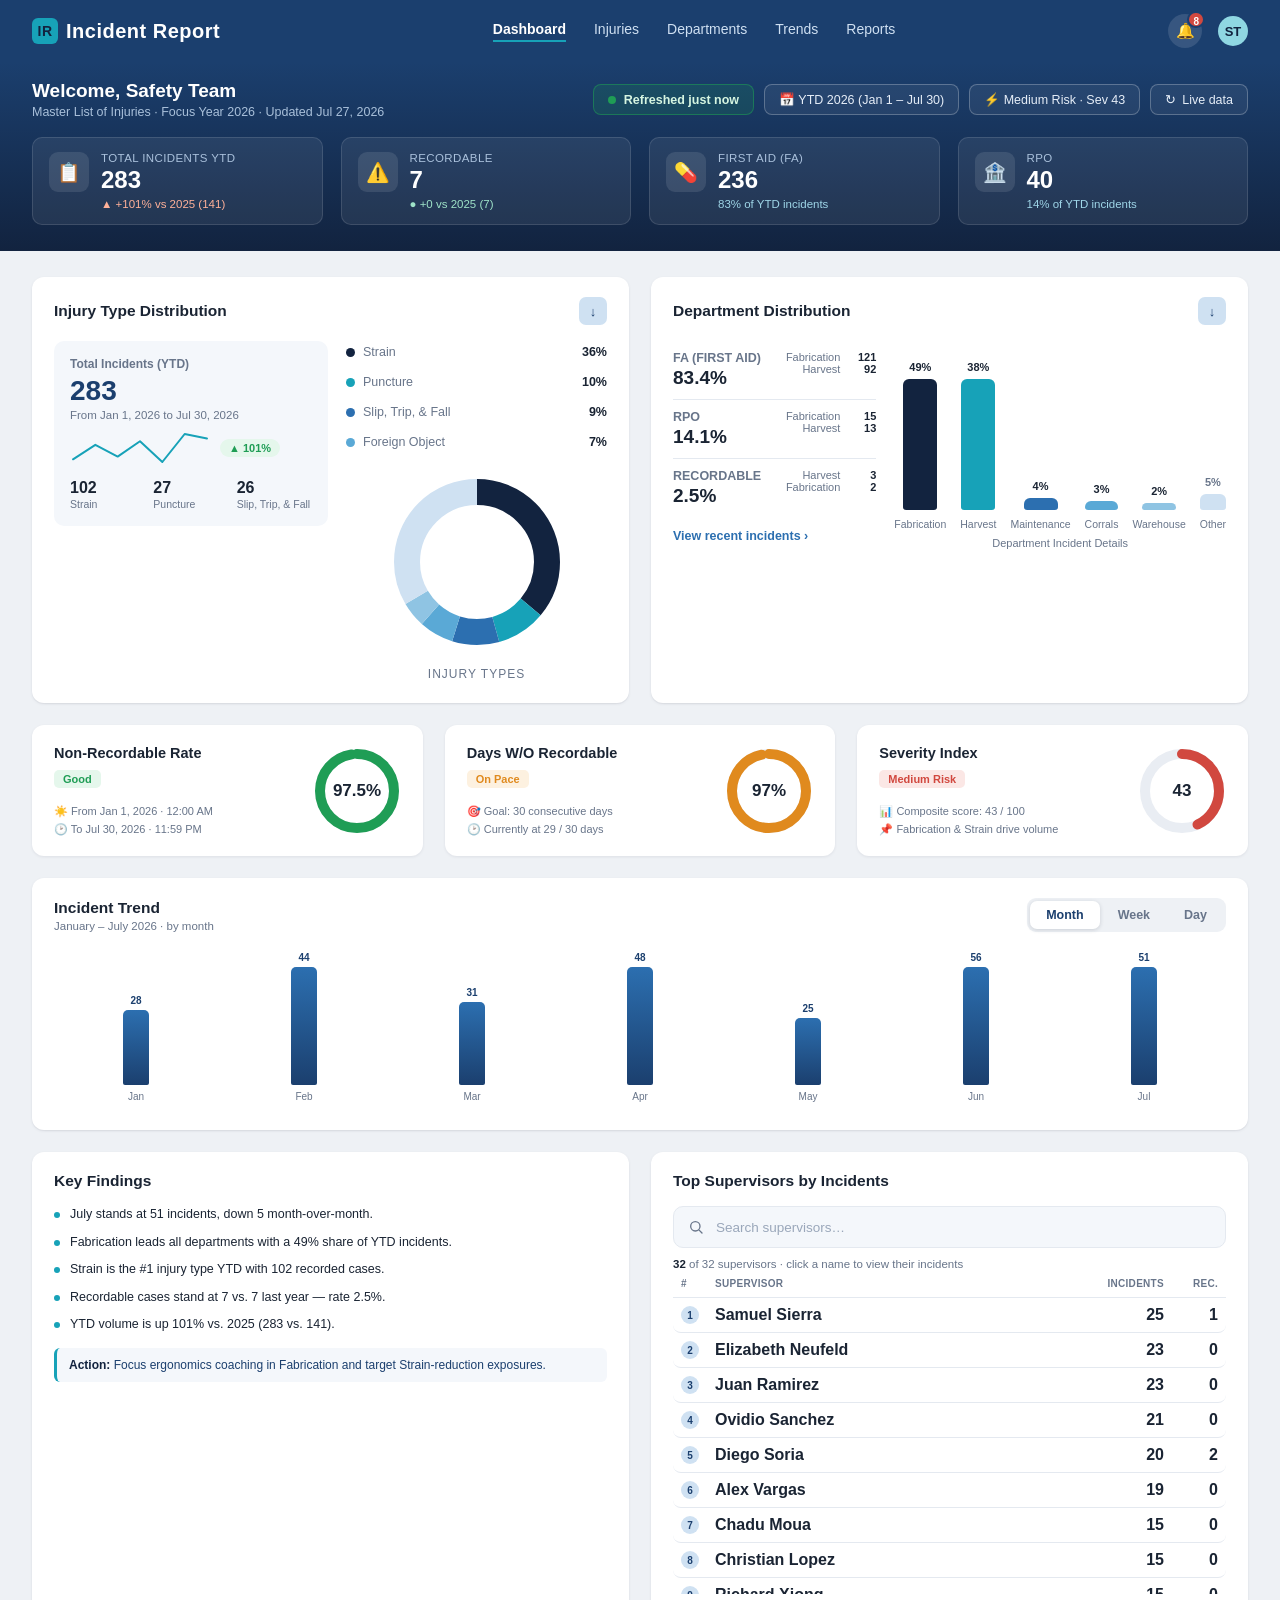
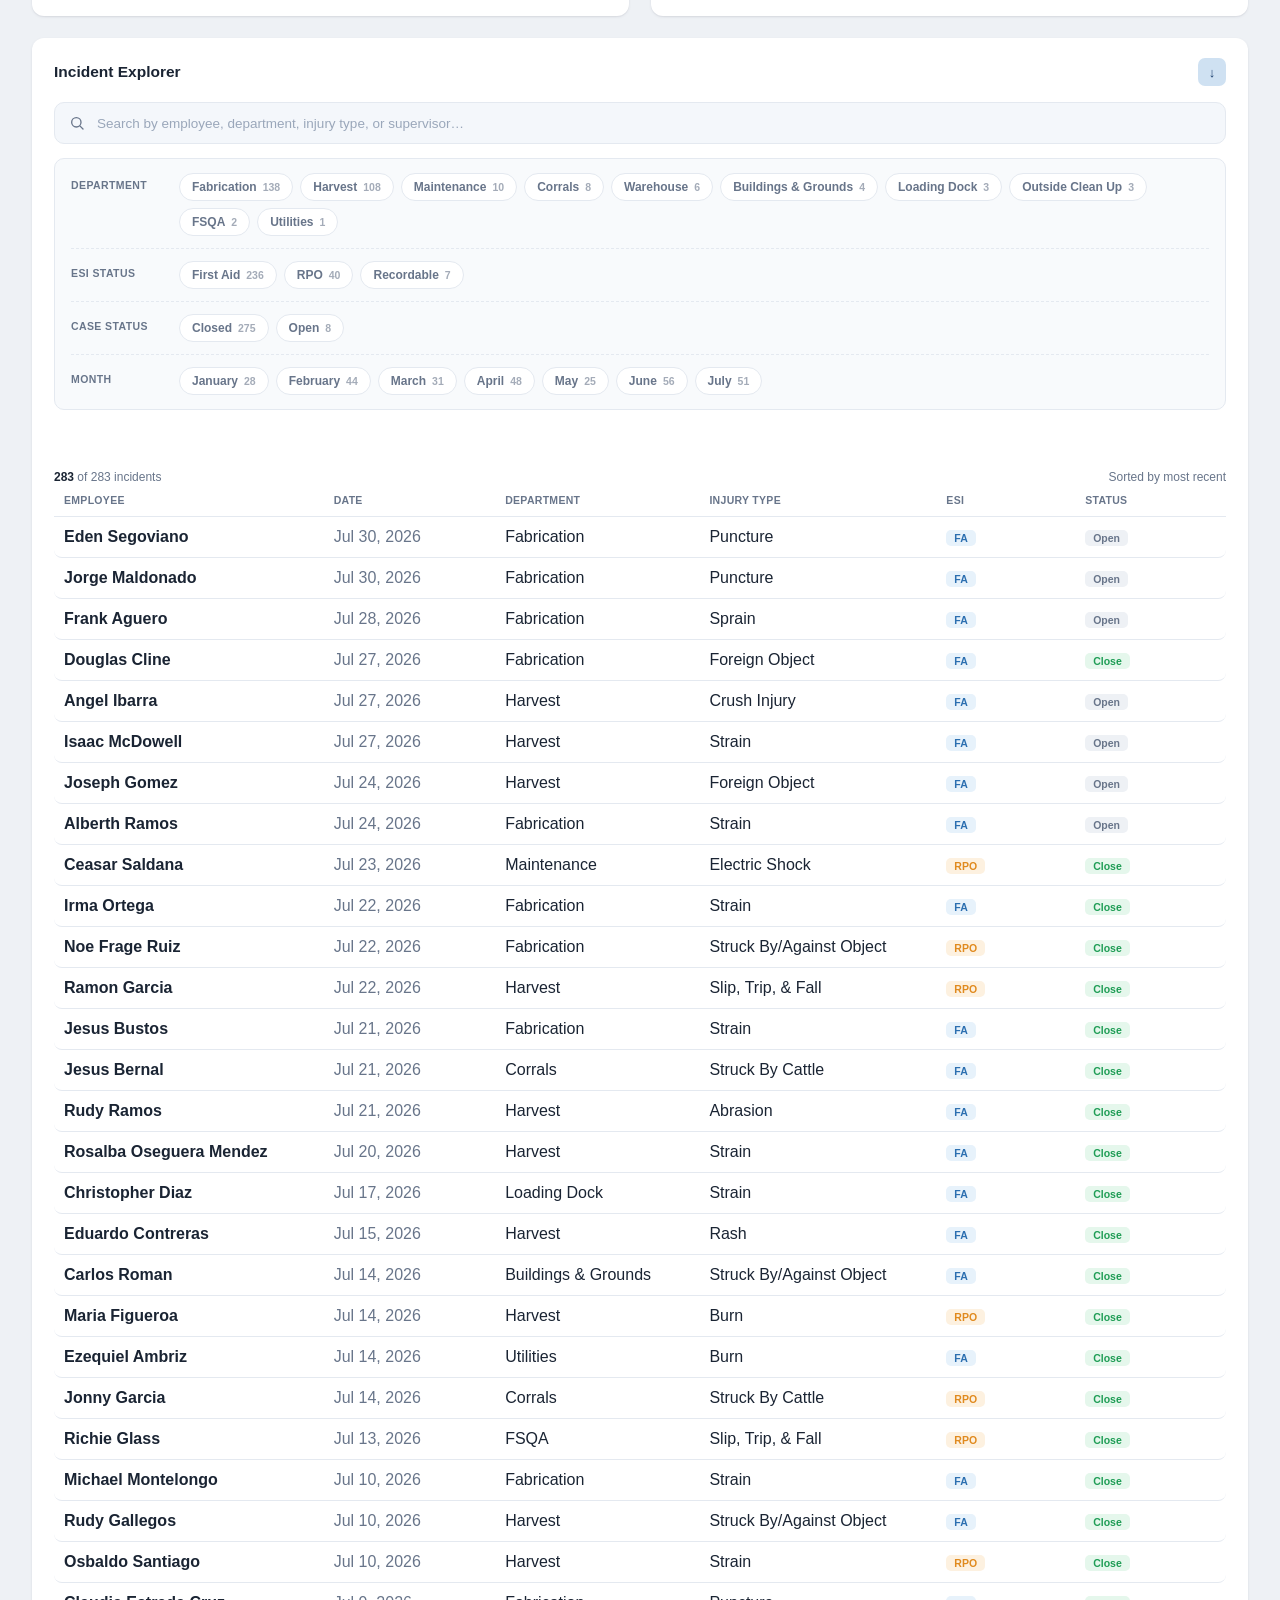
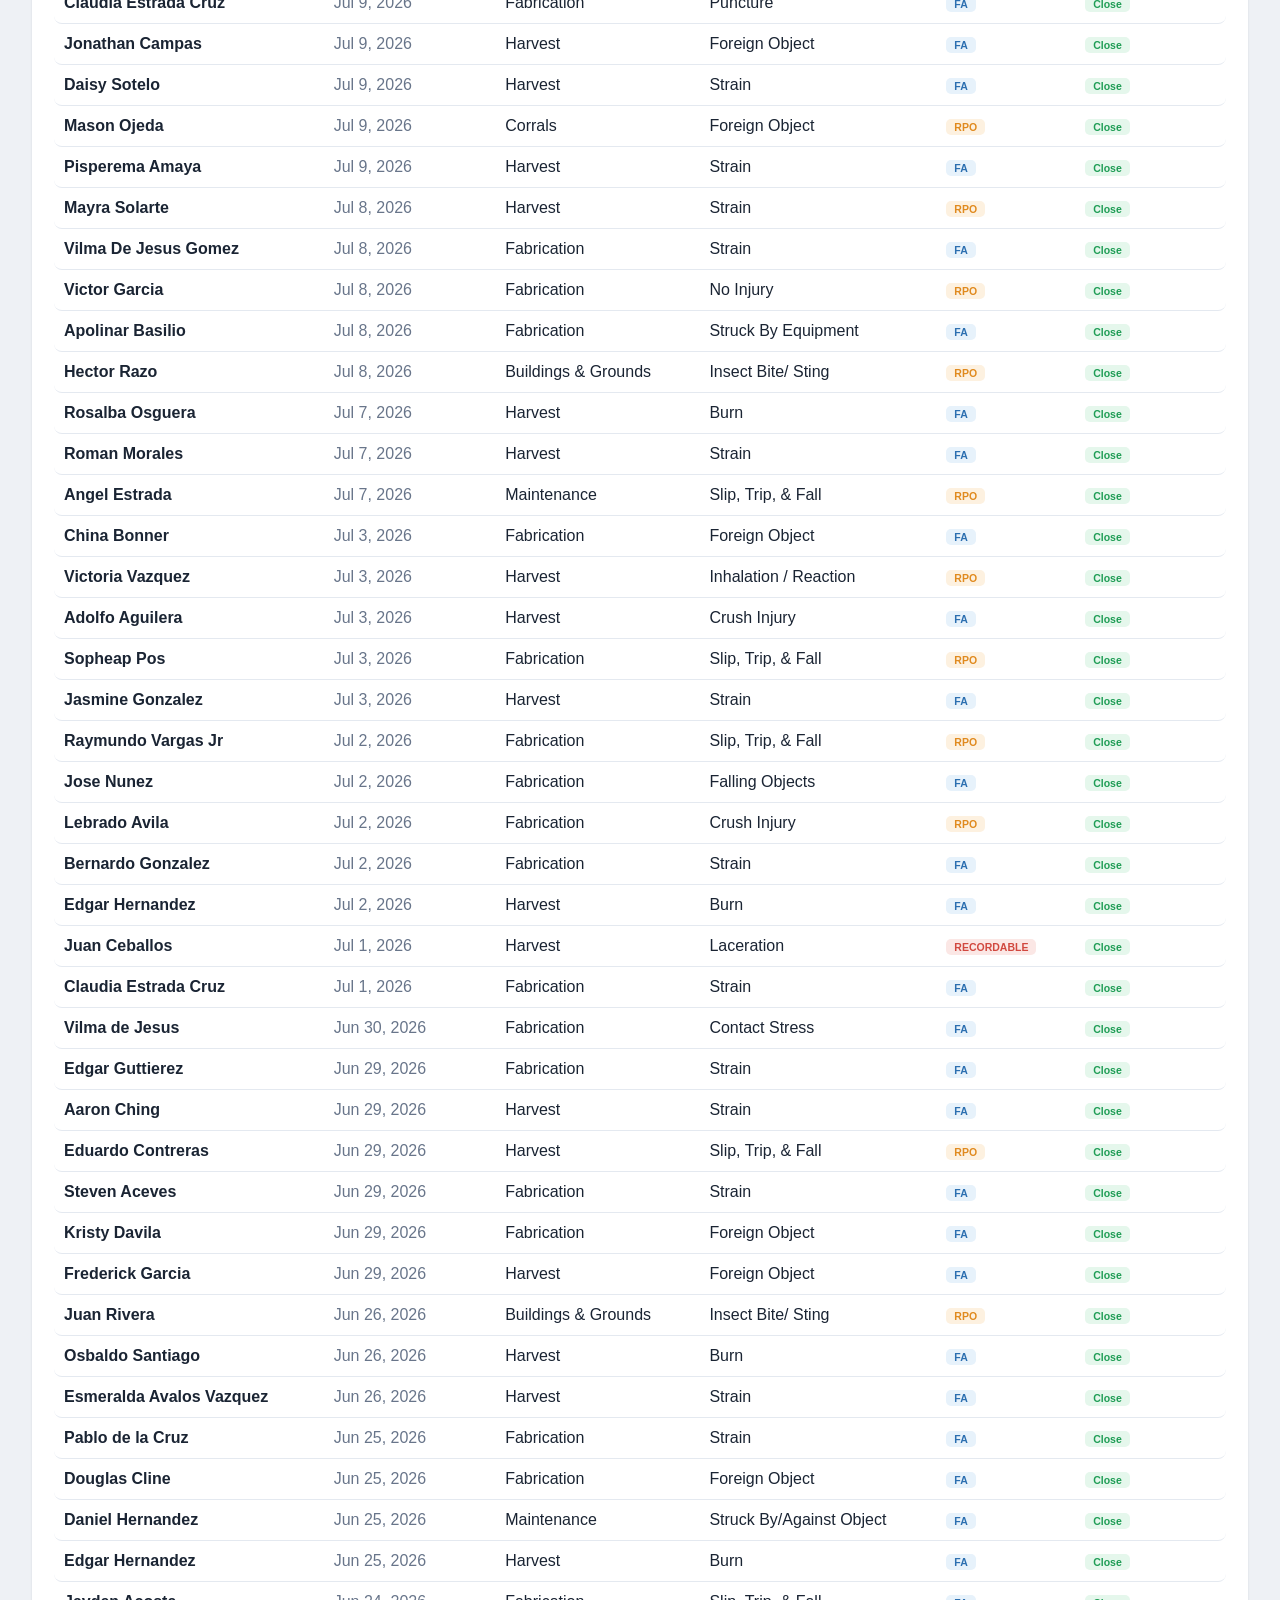
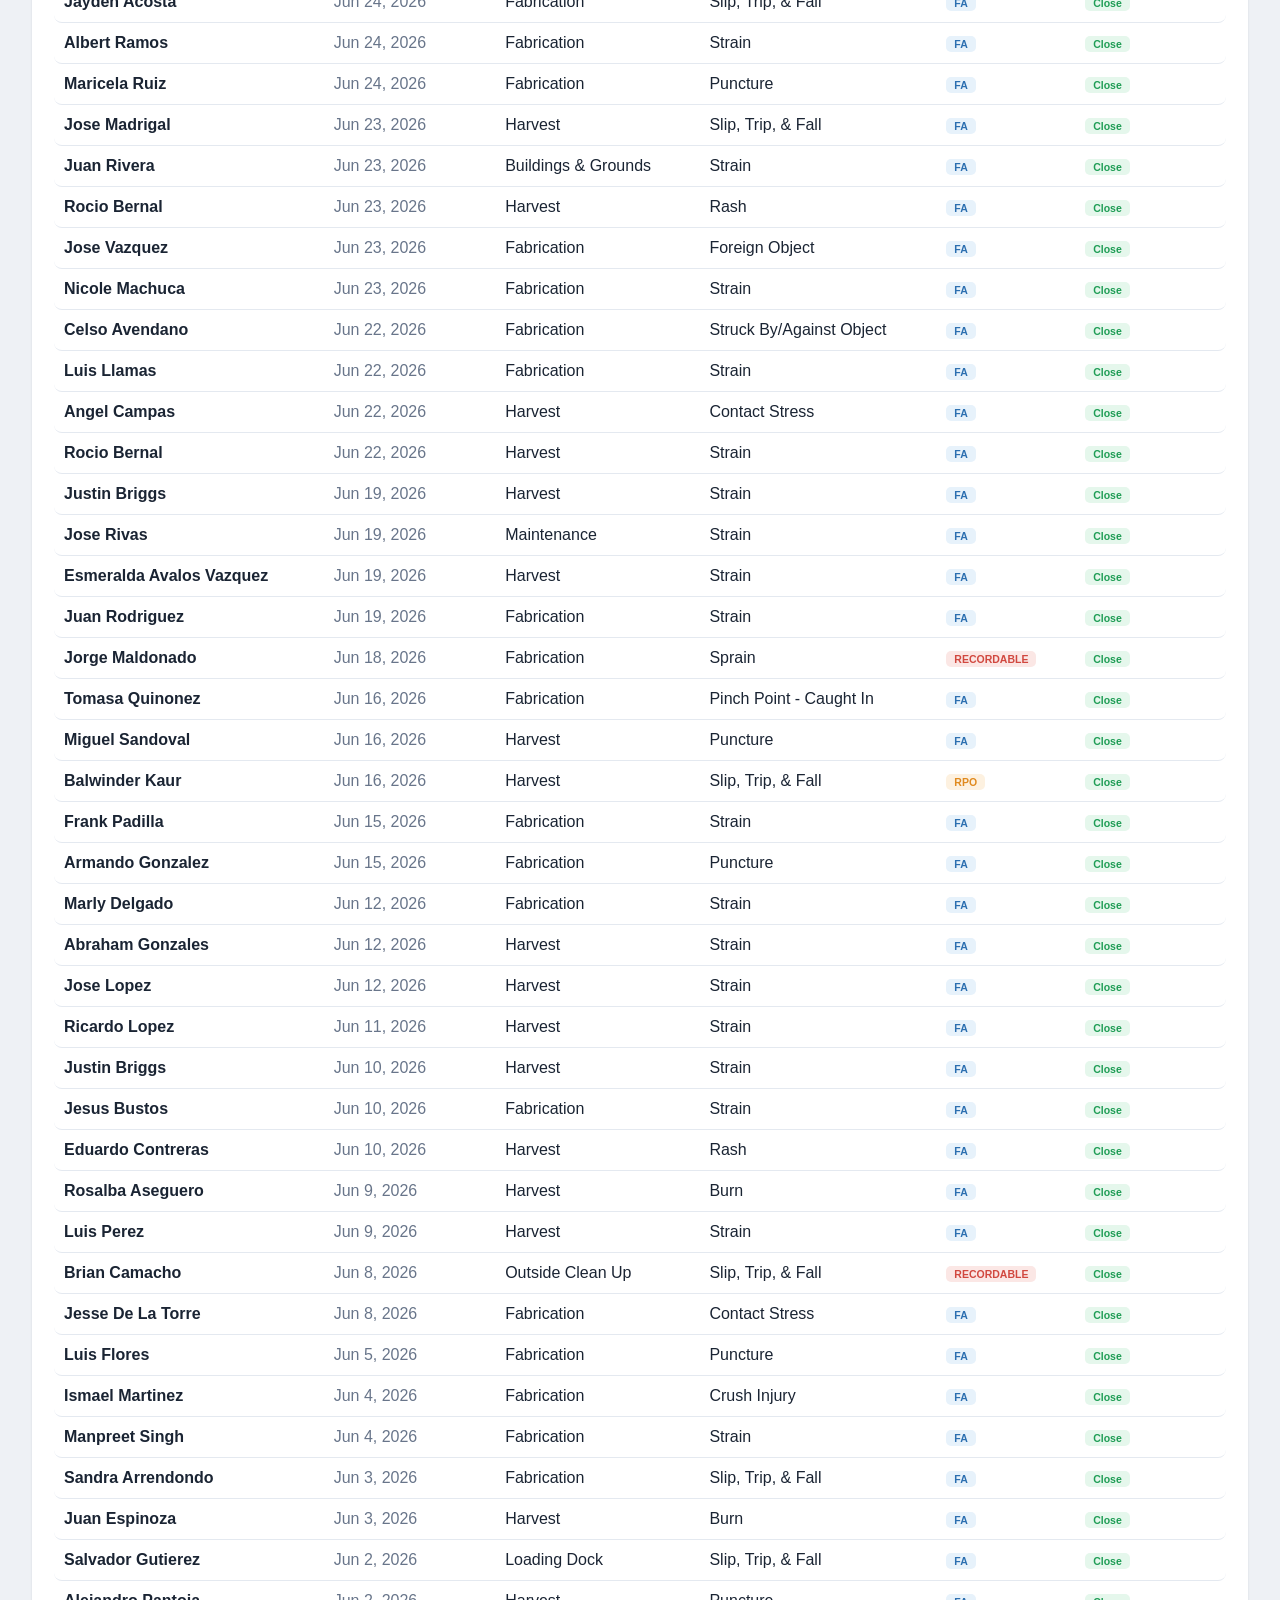
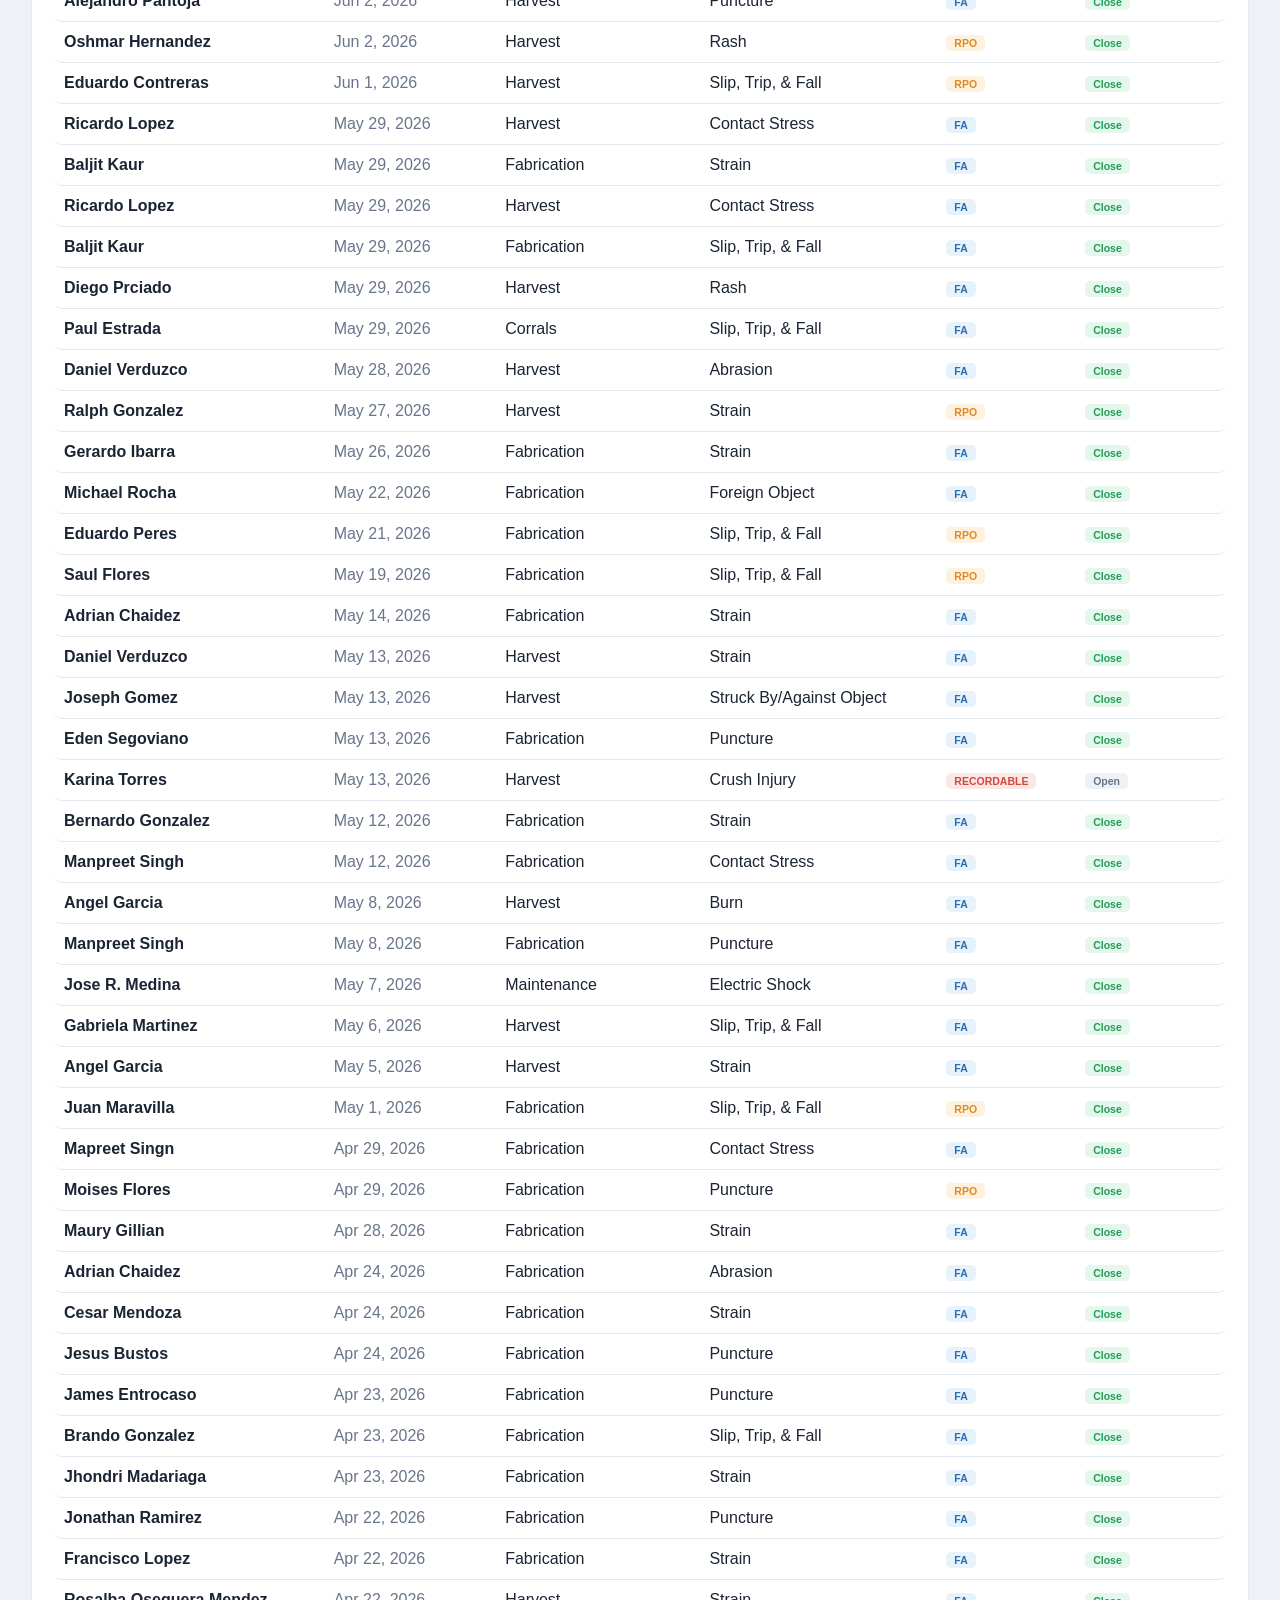
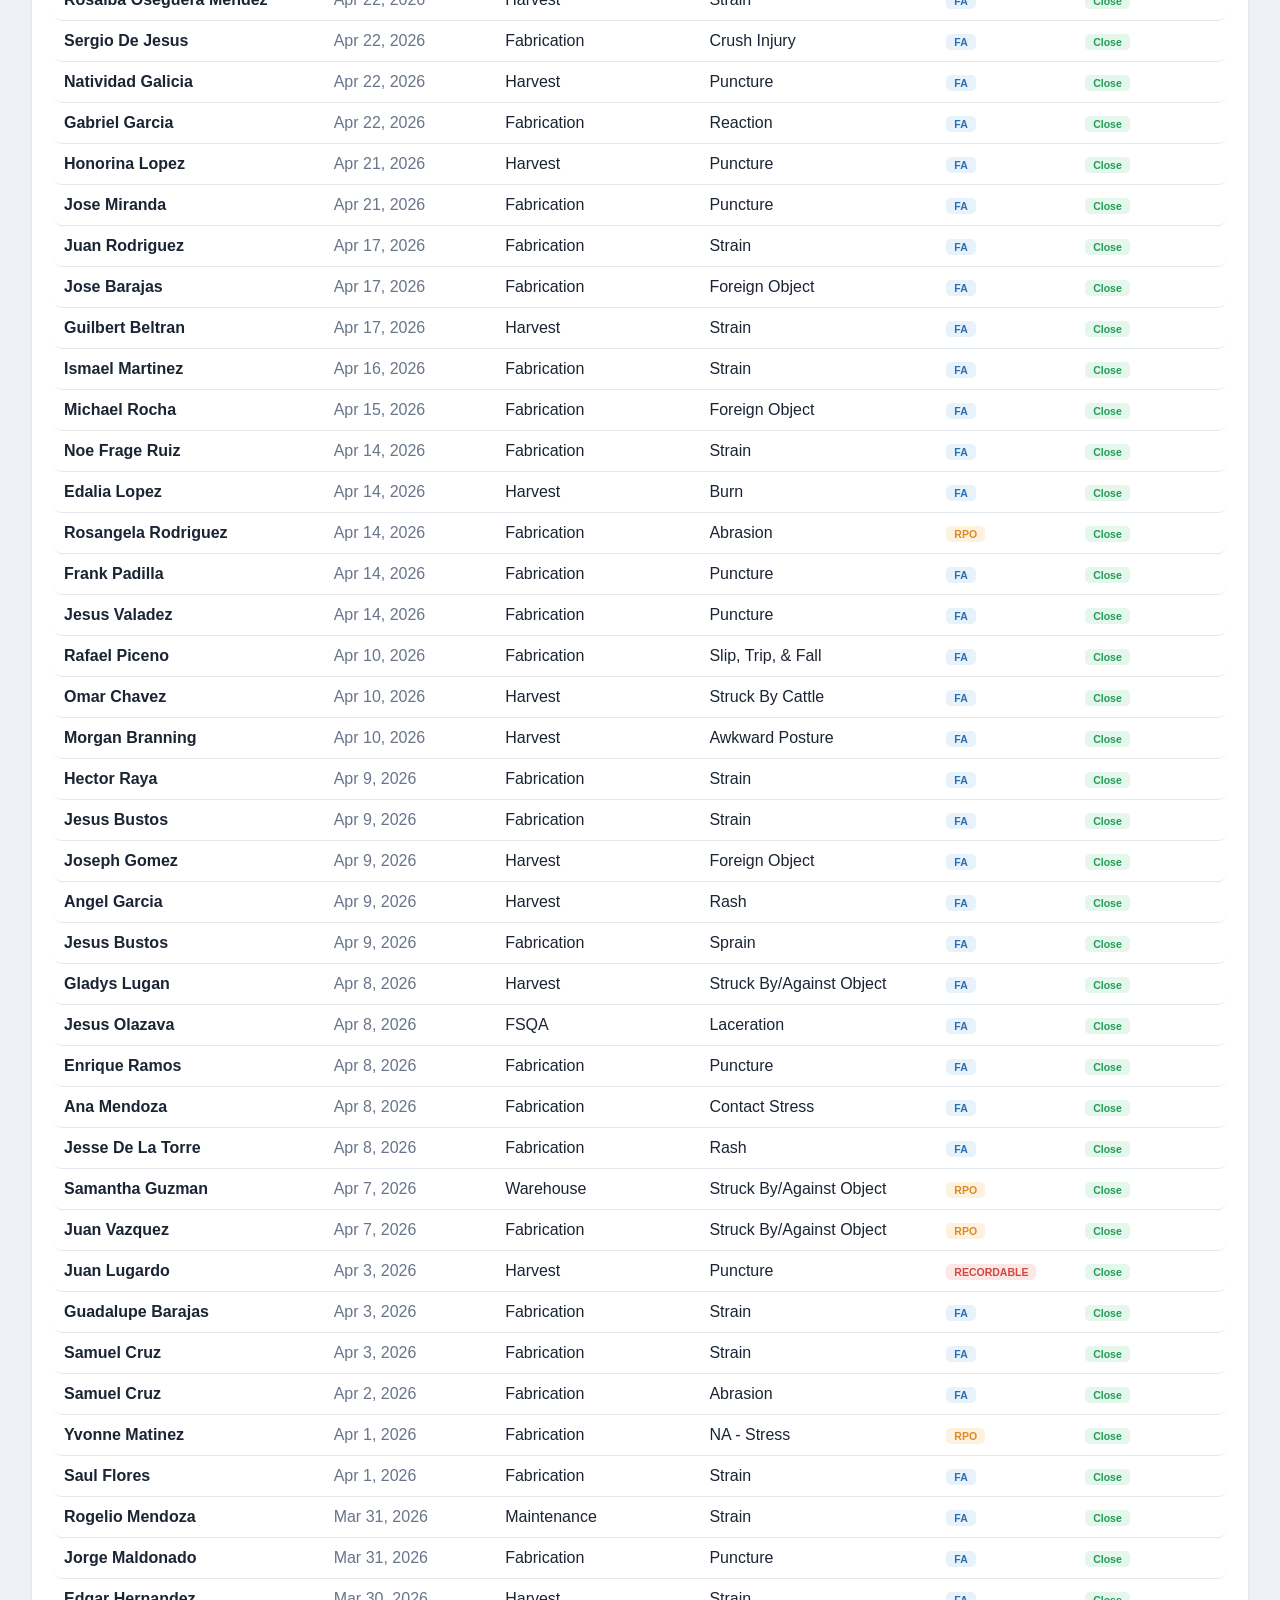
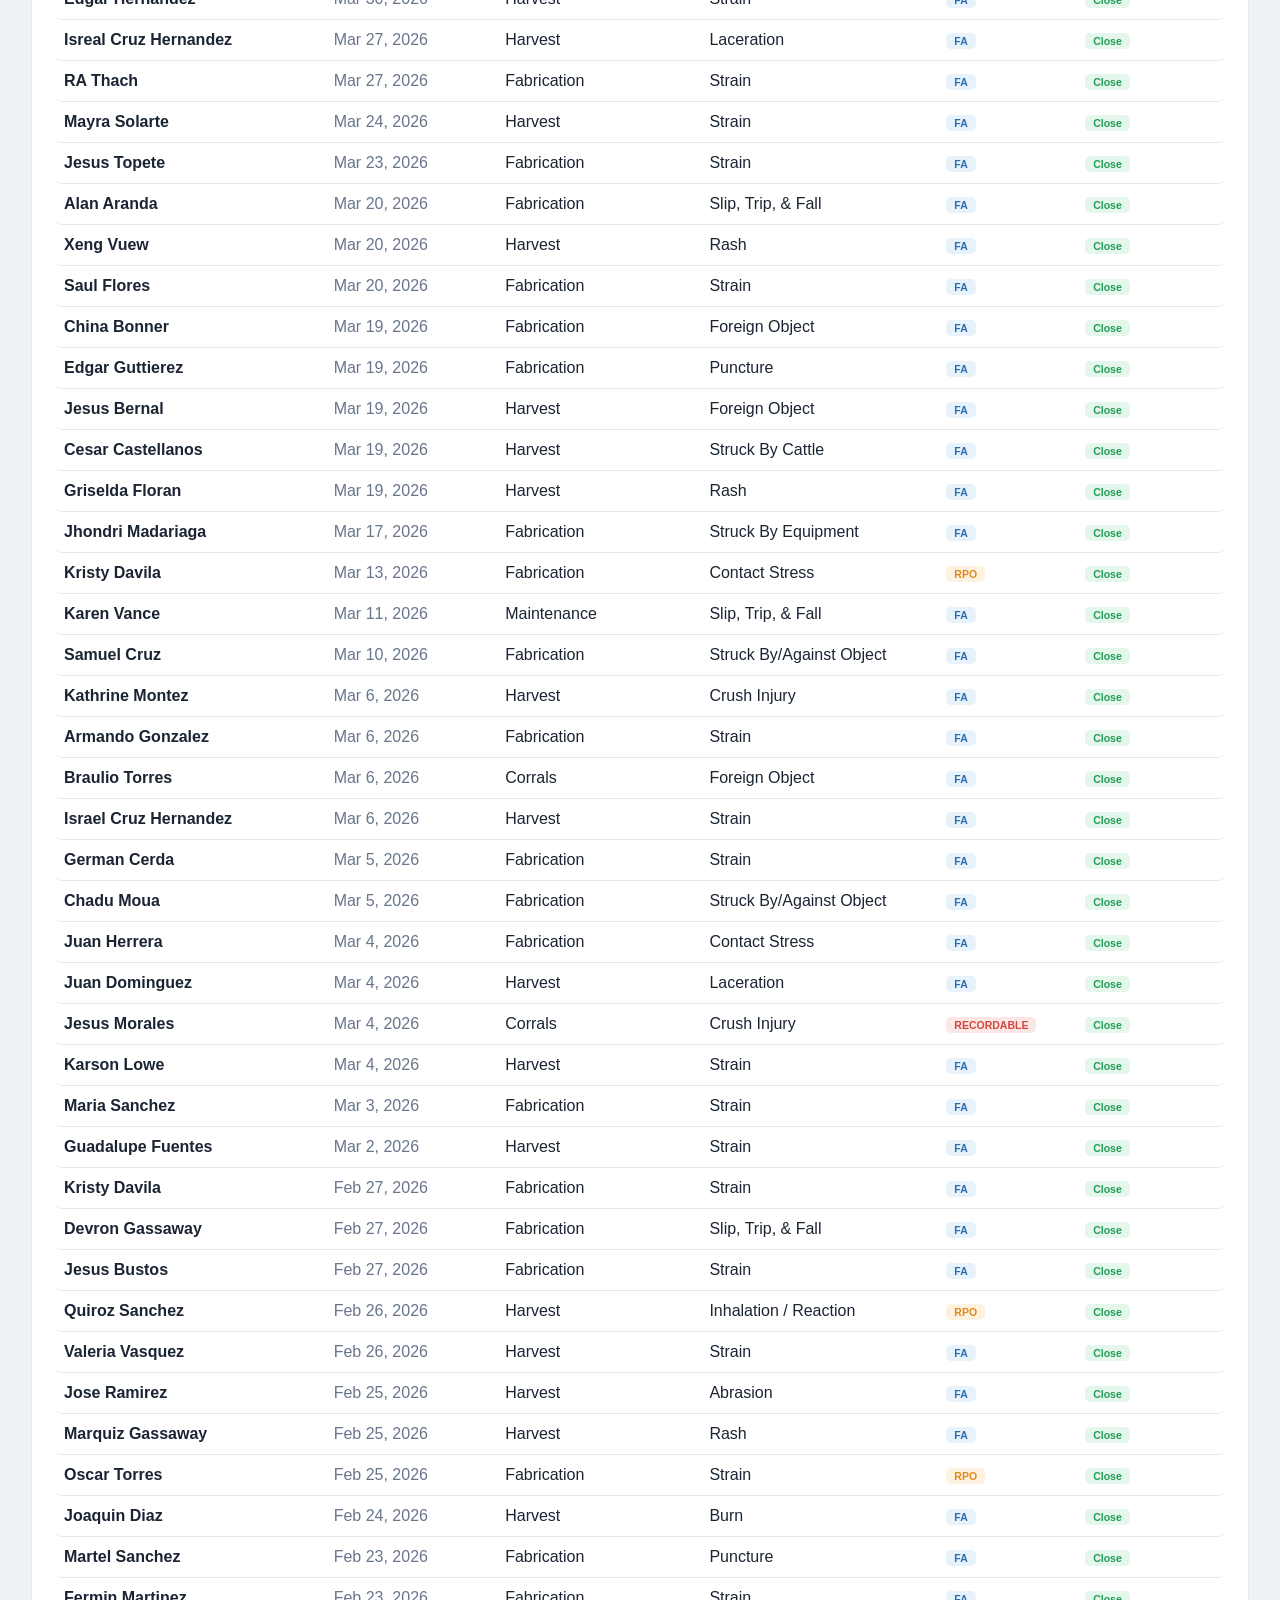
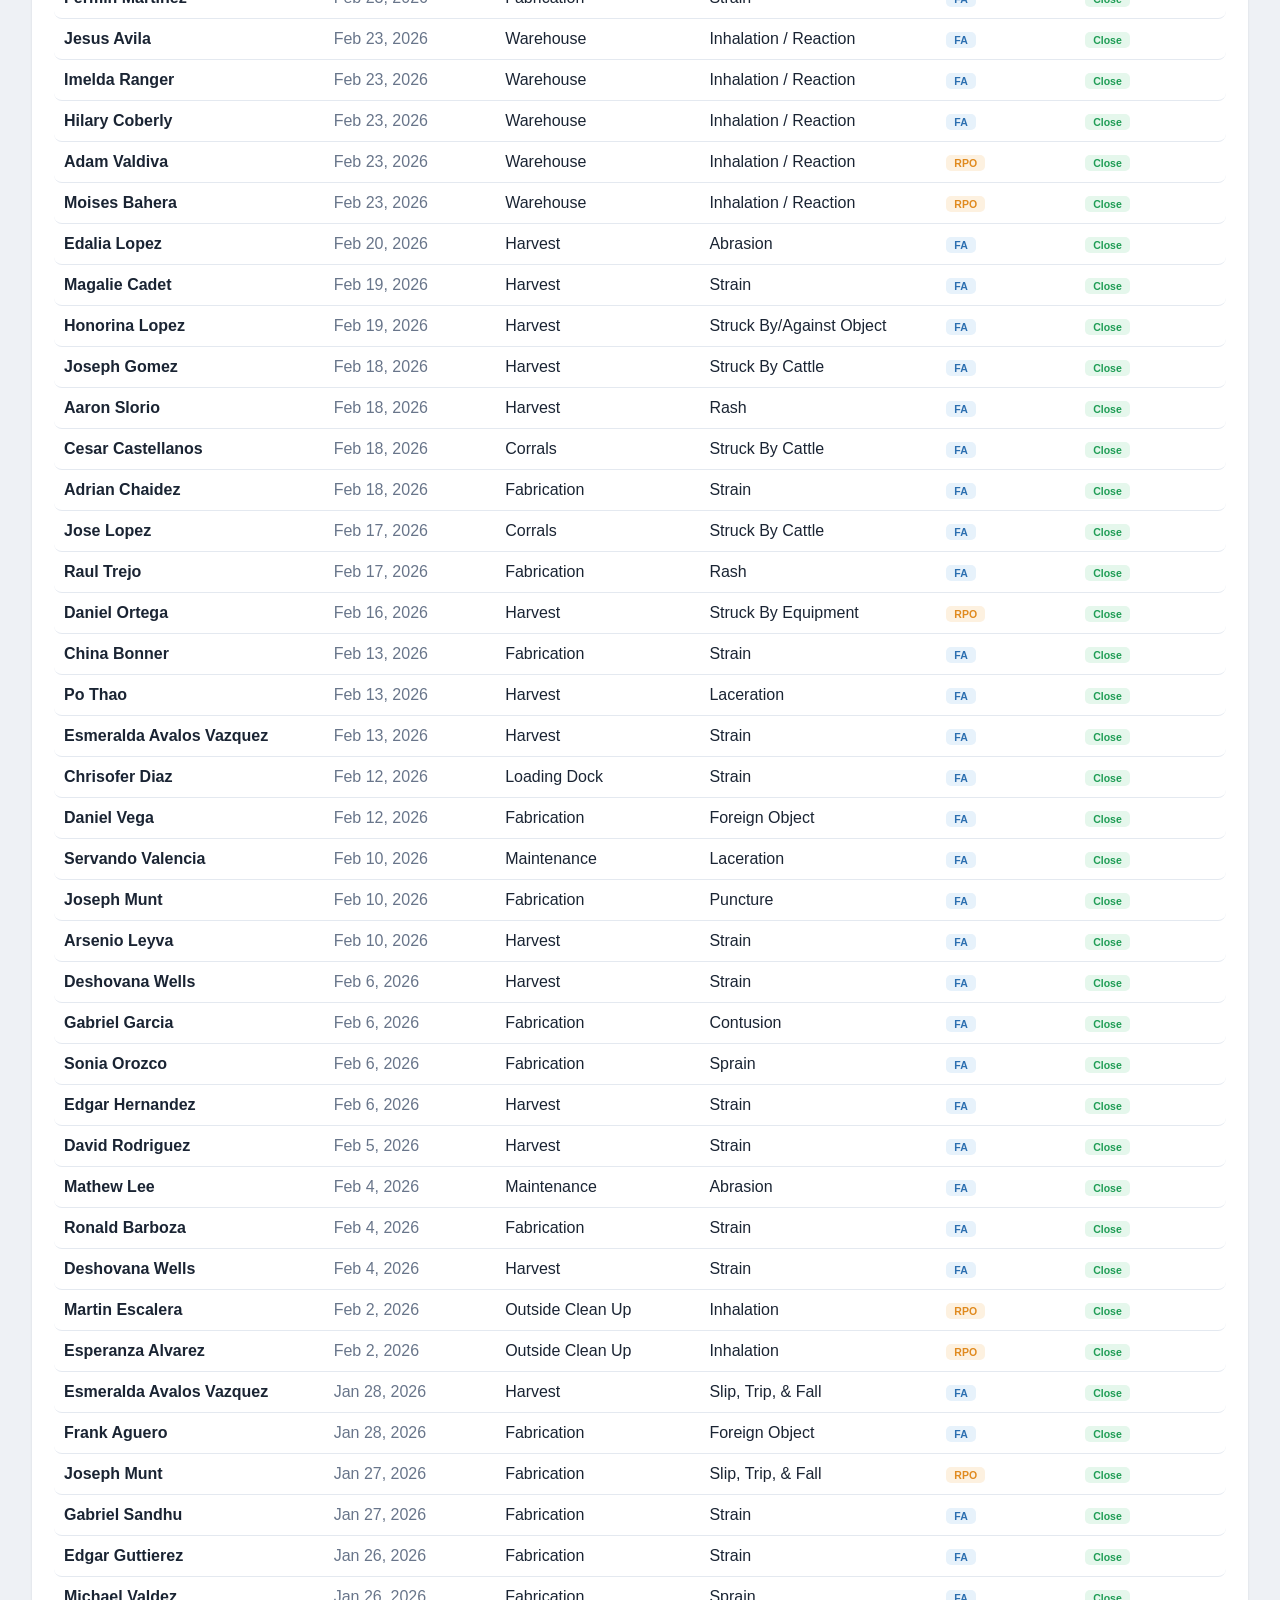
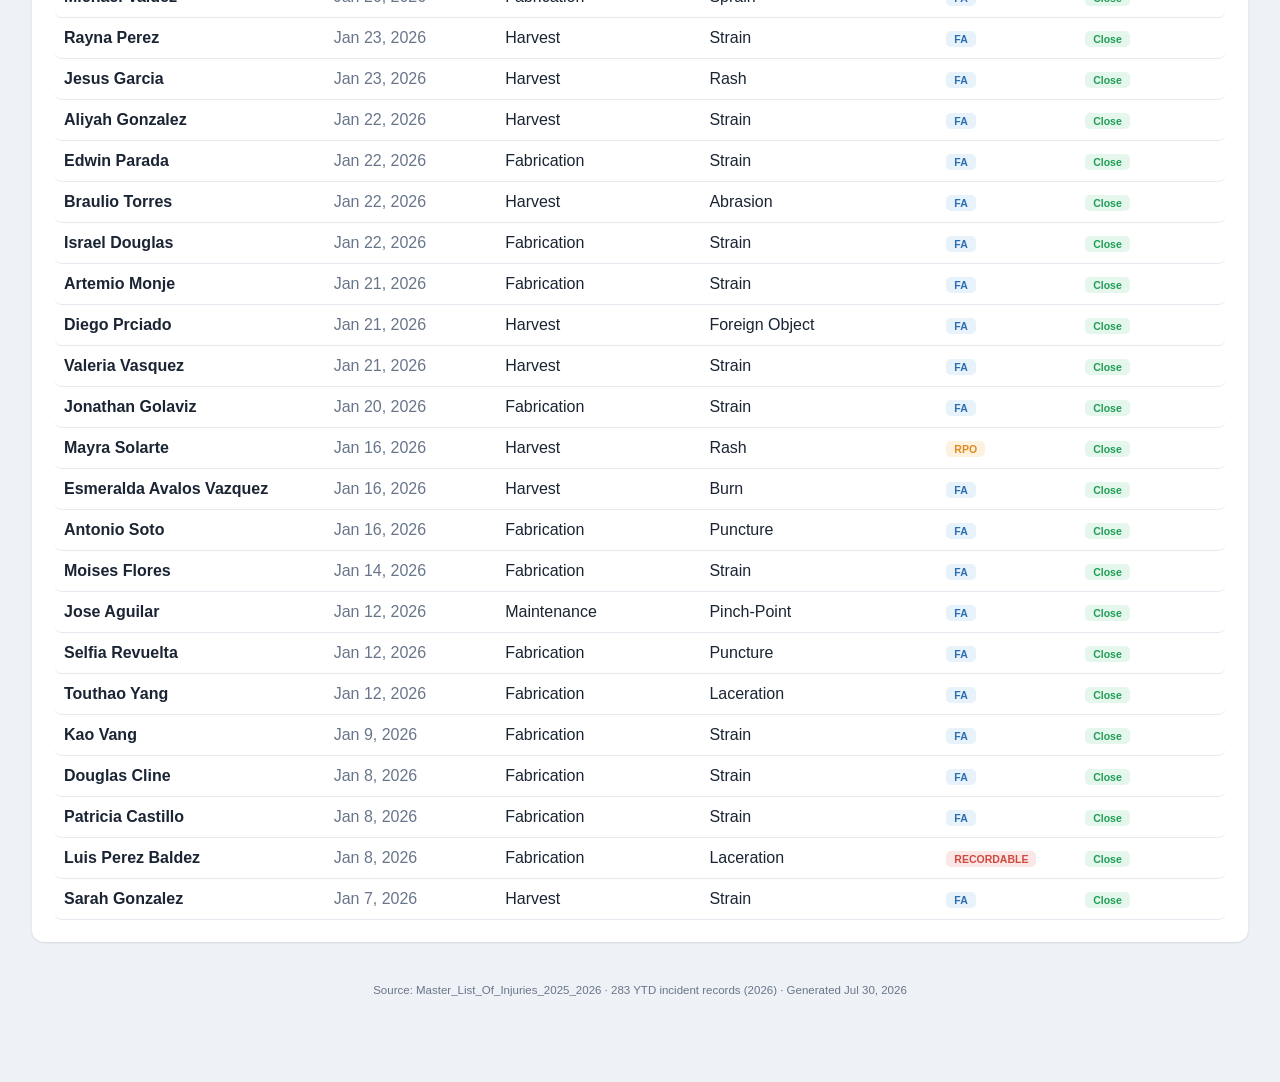
==== commit a6e1a3d8: "Audit fixes on the quick-win polish - Drop aria-live/role=status on the "Refreshed X ago" pill. It t" ====
--- a/index.html
+++ b/index.html
@@ -3,49 +3,28 @@
 <head>
 <meta charset="UTF-8">
 <meta name="viewport" content="width=device-width, initial-scale=1.0">
-<title>Incident Report Dashboard</title>
+<title>Safety &amp; Injury Dashboard</title>
 <style>
   :root{
-    /* Monochrome UI palette (Skillset-inspired). Navy/teal names are kept
-       as aliases so existing rules keep working with the new tones. */
-    --ink-900:#0f1216;      /* near-black — reserved for body text */
-    --ink-800:#1a1d21;
-    --ink-700:#2b2f35;
-    --accent:#111418;
-    --accent-soft:#e5e7ea;
-    /* Brand accent — corporate navy blue (blend from the second reference).
-       Used for highlighted tiles, active nav, primary buttons, and chart
-       series that previously showed pure black. */
-    --brand:#1d3f75;
-    --brand-strong:#142c56;
-    --brand-mid:#3b62a8;
-    --brand-soft:#eef2f9;
-    /* Red is reserved for the single most-active CTA + destructive states. */
-    --brand-red:#e5253a;
-    --brand-red-strong:#c31a2c;
-    --bg:#f4f5f7;           /* page background */
-    --sidebar-bg:#ffffff;
+    --navy-900:#12233f;
+    --navy-800:#1b3f6e;
+    --navy-700:#234c85;
+    --teal:#17a2b8;
+    --teal-light:#8fd7e2;
+    --blue-mid:#2c6fb0;
+    --blue-soft:#5aa9d6;
+    --blue-pale:#cfe1f2;
+    --bg:#eef1f5;
     --card:#ffffff;
-    --ink:#111418;          /* primary text */
-    --muted:#6b7280;
-    --line:#eaecef;
-    --line-strong:#d9dce1;
-    --surface-alt:#f1f2f5;  /* subtle chip / hover surface */
+    --ink:#1a2433;
+    --muted:#68758a;
+    --line:#e4e9f0;
     --good:#1f9d55;
     --good-bg:#e5f7ec;
     --fair:#e08a1e;
     --fair-bg:#fdf1e0;
     --poor:#d1483f;
     --poor-bg:#fbe7e5;
-    /* Legacy aliases so untouched rules keep sensible tones */
-    --navy-900:var(--ink-900);
-    --navy-800:var(--ink-800);
-    --navy-700:var(--ink-700);
-    --teal:var(--accent);
-    --teal-light:var(--accent-soft);
-    --blue-mid:#4b5563;
-    --blue-soft:#9aa0a6;
-    --blue-pale:#eef0f3;
   }
   *{box-sizing:border-box;}
   html{scroll-behavior:smooth;}
@@ -59,8 +38,7 @@
   button{font-family:inherit;}
   .chip:focus-visible,.icon-btn:focus-visible,.dl-btn:focus-visible,
   .clear-all-btn:focus-visible,.search-clear-x:focus-visible,nav.links a:focus-visible,
-  .view-more:focus-visible,.sidebar-nav a:focus-visible,.seg-btn:focus-visible,
-  .top-search input:focus-visible{outline:2px solid var(--ink-900);outline-offset:2px;}
+  .view-more:focus-visible{outline:2px solid var(--teal);outline-offset:2px;}
 
   /* Header */
   header.topnav{
@@ -433,7 +411,7 @@
   }
   .trend-col.visible{opacity:1;transform:translateY(0);}
   .trend-bar{
-    width:100%;max-width:26px;background:linear-gradient(180deg,var(--brand-mid),var(--brand));
+    width:100%;max-width:26px;background:linear-gradient(180deg,var(--blue-mid),var(--navy-800));
     border-radius:5px 5px 2px 2px;transform-origin:bottom;
     transition:transform .2s cubic-bezier(.22,1,.36,1), filter .2s ease;
   }
@@ -497,7 +475,7 @@
   /* Incident Explorer */
   .card.wide{margin-bottom:22px;}
   .badge{display:inline-block;font-size:10.5px;font-weight:700;padding:2px 8px;border-radius:5px;transition:background .16s ease, color .16s ease;}
-  .badge-fa{background:var(--surface-alt);color:var(--ink);}
+  .badge-fa{background:#e7f2fb;color:#2c6fb0;}
   .badge-rpo{background:var(--fair-bg);color:var(--fair);}
   .badge-rec{background:var(--poor-bg);color:var(--poor);}
   .badge-close{background:var(--good-bg);color:var(--good);}
@@ -620,536 +598,6 @@
     .seg-control{width:100%;}
     .seg-btn{flex:1;text-align:center;}
   }
-  /* ---------- Data settings modal ---------- */
-  .modal-backdrop{
-    position:fixed;inset:0;z-index:120;background:rgba(12,22,40,0.55);
-    display:flex;align-items:flex-start;justify-content:center;padding:40px 20px;
-    opacity:0;pointer-events:none;transition:opacity .2s ease;overflow-y:auto;
-  }
-  .modal-backdrop.open{opacity:1;pointer-events:auto;}
-  .modal{
-    background:var(--card);border-radius:14px;width:100%;max-width:620px;
-    box-shadow:0 24px 60px rgba(8,16,32,0.32);
-    transform:translateY(-10px) scale(.985);transition:transform .22s cubic-bezier(.22,1,.36,1);
-    display:flex;flex-direction:column;max-height:calc(100vh - 80px);
-  }
-  .modal-backdrop.open .modal{transform:translateY(0) scale(1);}
-  .modal-head{display:flex;justify-content:space-between;align-items:flex-start;gap:12px;padding:20px 22px 14px;border-bottom:1px solid var(--line);}
-  .modal-head h2{margin:0;font-size:16px;font-weight:700;}
-  .modal-sub{font-size:12px;color:var(--muted);margin-top:3px;}
-  .modal-close{
-    border:none;background:#f1f4f9;color:var(--muted);width:28px;height:28px;border-radius:7px;
-    cursor:pointer;font-size:12px;flex-shrink:0;transition:background .16s ease,color .16s ease;
-  }
-  .modal-close:hover{background:#e4e9f0;color:var(--ink);}
-  .modal-body{padding:18px 22px;overflow-y:auto;}
-  .modal-foot{
-    display:flex;justify-content:space-between;align-items:center;gap:10px;
-    padding:14px 22px;border-top:1px solid var(--line);background:#fafbfd;
-    border-radius:0 0 14px 14px;flex-wrap:wrap;
-  }
-  .foot-right{display:flex;gap:8px;margin-left:auto;}
-  .btn{
-    border:1px solid transparent;border-radius:8px;padding:9px 16px;font-size:12.5px;
-    font-weight:700;cursor:pointer;font-family:inherit;
-    transition:background .16s ease,color .16s ease,border-color .16s ease,transform .12s ease;
-  }
-  .btn:active{transform:scale(.97);}
-  .btn-primary{background:var(--navy-800);color:#fff;}
-  .btn-primary:hover:not(:disabled){background:var(--navy-700);}
-  .btn-primary:disabled{background:#c8d2e0;cursor:default;}
-  .btn-ghost{background:transparent;color:var(--muted);border-color:var(--line);}
-  .btn-ghost:hover{background:#eef1f5;color:var(--ink);}
-
-  .source-strip{
-    display:flex;align-items:center;gap:8px;font-size:12px;
-    background:#f4f7fb;border:1px solid var(--line);border-radius:9px;
-    padding:9px 12px;margin-bottom:14px;color:var(--muted);
-  }
-  .source-strip b{color:var(--ink);}
-  .source-badge{
-    font-size:10px;font-weight:700;padding:2px 7px;border-radius:5px;
-    background:var(--blue-pale);color:var(--navy-800);text-transform:uppercase;letter-spacing:.3px;
-  }
-  .source-badge.custom{background:var(--good-bg);color:var(--good);}
-
-  .dropzone{
-    border:2px dashed #c9d6e6;border-radius:12px;padding:26px 20px;text-align:center;
-    cursor:pointer;background:#fbfcfe;
-    transition:border-color .18s ease,background .18s ease,transform .18s ease;
-  }
-  .dropzone:hover,.dropzone:focus-visible{border-color:var(--teal);background:#f4fbfc;outline:none;}
-  .dropzone.dragging{border-color:var(--teal);background:#e9f7fa;transform:scale(1.01);}
-  .dropzone.busy{opacity:.6;pointer-events:none;}
-  .dz-icon{font-size:26px;margin-bottom:8px;}
-  .dz-title{font-size:13.5px;font-weight:600;color:var(--ink);}
-  .dz-link{color:var(--blue-mid);text-decoration:underline;}
-  .dz-hint{font-size:11.5px;color:var(--muted);margin-top:5px;}
-
-  .load-error{
-    display:none;margin-top:12px;padding:11px 13px;border-radius:9px;
-    background:var(--poor-bg);color:#a5352d;font-size:12.5px;line-height:1.5;
-    border-left:3px solid var(--poor);
-  }
-  .load-error.show{display:block;}
-  .load-error b{color:#7f2a23;}
-
-  .mapper{display:none;margin-top:16px;}
-  .mapper.show{display:block;}
-  .mapper-row{display:flex;align-items:center;gap:12px;margin-bottom:10px;}
-  .mapper-row label{width:92px;flex-shrink:0;font-size:11px;font-weight:700;color:var(--muted);text-transform:uppercase;letter-spacing:.4px;}
-  .mapper select{
-    flex:1;padding:8px 10px;border:1px solid var(--line);border-radius:8px;
-    font-family:inherit;font-size:12.5px;color:var(--ink);background:#fff;cursor:pointer;
-    transition:border-color .16s ease,box-shadow .16s ease;
-  }
-  .mapper select:focus{outline:none;border-color:var(--teal);box-shadow:0 0 0 3px rgba(23,162,184,0.14);}
-  .mapper select.missing{border-color:var(--poor);background:#fffafa;}
-  .mapper-divider{display:flex;align-items:center;gap:10px;margin:16px 0 12px;}
-  .mapper-divider::before,.mapper-divider::after{content:"";flex:1;height:1px;background:var(--line);}
-  .mapper-divider span{font-size:10.5px;font-weight:700;color:var(--muted);text-transform:uppercase;letter-spacing:.4px;}
-  .mapper-grid{display:grid;grid-template-columns:1fr 1fr;gap:10px 14px;}
-  .map-field label{display:block;font-size:11px;font-weight:700;color:var(--muted);margin-bottom:4px;}
-  .map-field label .req{color:var(--poor);}
-  .map-field label .opt{color:#9aa7ba;font-weight:600;text-transform:none;letter-spacing:0;}
-  .map-field select{width:100%;}
-  .mapper-preview{
-    margin-top:14px;padding:11px 13px;border-radius:9px;background:#f4f7fb;
-    font-size:12px;color:var(--muted);line-height:1.6;border-left:3px solid var(--teal);
-  }
-  .mapper-preview b{color:var(--ink);}
-  .mapper-preview .warn{color:#9a6212;}
-
-  @media (max-width:560px){
-    .mapper-grid{grid-template-columns:1fr;}
-    .modal-foot{flex-direction:column;align-items:stretch;}
-    .foot-right{margin-left:0;}
-    .foot-right .btn{flex:1;}
-  }
-
-  /* ==================================================================
-   * Skillset-inspired theme layer: sidebar layout, monochrome surfaces,
-   * one highlighted KPI. Layered on top of the original rules so all
-   * existing DOM keeps working — this only overrides colors, spacing
-   * and the outer layout.
-   * ================================================================== */
-
-  body{background:var(--bg);color:var(--ink);display:flex;min-height:100vh;}
-  .content-col{flex:1;min-width:0;display:flex;flex-direction:column;}
-
-  /* ---------- Sidebar ---------- */
-  .sidebar{
-    flex:0 0 232px;width:232px;background:var(--sidebar-bg);
-    border-right:1px solid var(--line);
-    display:flex;flex-direction:column;padding:20px 16px 18px;
-    position:sticky;top:0;height:100vh;overflow-y:auto;z-index:40;
-  }
-  .sidebar-brand{
-    display:flex;align-items:center;gap:10px;
-    padding:0 4px 22px;font-weight:800;font-size:17px;color:var(--ink);
-  }
-  .sidebar-brand .mark{
-    width:30px;height:30px;border-radius:8px;
-    background:var(--brand);color:#fff;
-    display:inline-flex;align-items:center;justify-content:center;
-    font-size:12px;font-weight:800;letter-spacing:.5px;
-  }
-  .sidebar-nav{list-style:none;margin:0;padding:0;display:flex;flex-direction:column;gap:2px;}
-  .sidebar-nav a{
-    display:flex;align-items:center;gap:11px;
-    padding:10px 12px;border-radius:9px;
-    text-decoration:none;color:var(--muted);
-    font-size:13.5px;font-weight:600;
-    transition:background .18s ease, color .18s ease, transform .12s ease;
-  }
-  .sidebar-nav a:hover{background:var(--surface-alt);color:var(--ink);}
-  .sidebar-nav a.active{background:var(--brand);color:#fff;}
-  .sidebar-nav a .nav-badge{
-    margin-left:auto;font-size:10.5px;font-weight:800;
-    background:var(--brand-red);color:#fff;
-    border-radius:9px;padding:1px 7px;line-height:14px;
-  }
-  .sidebar-nav a.active .nav-badge{background:#fff;color:var(--brand);}
-  .sidebar-nav a .nav-ico{
-    width:20px;height:20px;flex-shrink:0;display:inline-flex;align-items:center;justify-content:center;
-    font-size:14px;opacity:.85;
-  }
-  .sidebar-nav a.active .nav-ico{opacity:1;}
-  .sidebar-caption{
-    font-size:10.5px;text-transform:uppercase;letter-spacing:.7px;
-    color:#9aa0a6;padding:14px 12px 6px;font-weight:700;
-  }
-  .sidebar-spacer{flex:1;}
-  .sidebar-card{
-    background:var(--brand);color:#fff;border-radius:12px;
-    padding:14px 14px 12px;margin:12px 0;
-  }
-  .sidebar-card .sc-eyebrow{
-    font-size:10.5px;text-transform:uppercase;letter-spacing:.6px;
-    color:#a8adb5;font-weight:700;margin-bottom:4px;
-  }
-  .sidebar-card .sc-title{font-size:13.5px;font-weight:700;margin-bottom:8px;}
-  .sidebar-card .sc-body{font-size:11.5px;color:#c6cad0;line-height:1.5;margin-bottom:10px;}
-  .sidebar-card .sc-btn{
-    display:block;width:100%;text-align:center;padding:8px 10px;border-radius:8px;
-    background:#fff;color:var(--brand);font-weight:700;font-size:12px;
-    border:none;cursor:pointer;font-family:inherit;
-    transition:background .16s ease, transform .12s ease;
-  }
-  .sidebar-card .sc-btn:hover{background:#eef2f9;}
-  .sidebar-card .sc-btn:active{transform:scale(.97);}
-
-  /* ---------- Top header ---------- */
-  header.topnav{
-    background:transparent;color:var(--ink);
-    padding:20px 32px 12px;border-bottom:none;
-    justify-content:flex-end;gap:16px;
-  }
-  header.topnav .logo,header.topnav nav.links{display:none;}
-  .top-search{
-    flex:1;max-width:420px;margin-right:auto;
-    display:flex;align-items:center;gap:8px;
-    background:var(--card);border:1px solid var(--line);
-    border-radius:10px;padding:8px 12px;
-    transition:border-color .16s ease, box-shadow .16s ease;
-  }
-  .top-search:focus-within{border-color:var(--ink-700);box-shadow:0 0 0 3px rgba(17,20,24,.08);}
-  .top-search svg{flex-shrink:0;color:var(--muted);}
-  .top-search input{
-    border:none;background:transparent;outline:none;flex:1;
-    font-family:inherit;font-size:13px;color:var(--ink);
-  }
-  .top-search input::placeholder{color:#9aa0a6;}
-  .top-search kbd{
-    font-family:inherit;font-size:10.5px;color:var(--muted);
-    padding:2px 6px;border:1px solid var(--line);border-radius:4px;
-    background:var(--surface-alt);
-  }
-  header.topnav .icon-btn{
-    background:var(--card);border:1px solid var(--line);
-    color:var(--ink);width:36px;height:36px;border-radius:10px;
-  }
-  header.topnav .icon-btn:hover{background:var(--surface-alt);border-color:var(--line-strong);}
-  header.topnav .avatar{
-    background:var(--brand);color:#fff;width:36px;height:36px;
-    border-radius:50%;
-  }
-  header.topnav .avatar:hover{box-shadow:0 0 0 3px rgba(29,63,117,.14);}
-  .notif-badge{border-color:var(--card);}
-  .header-clock{
-    display:inline-flex;align-items:center;font-variant-numeric:tabular-nums;
-    font-size:13.5px;font-weight:700;letter-spacing:.6px;color:var(--ink);
-    padding:5px 10px;border-radius:8px;cursor:pointer;user-select:none;
-    background:transparent;border:1px solid transparent;font-family:inherit;
-    transition:background .15s ease, border-color .15s ease, transform .12s ease;
-  }
-  .header-clock:hover{background:var(--card);border-color:var(--line);}
-  .header-clock:active{transform:scale(.96);}
-  @media (max-width:900px){ .header-clock{display:none;} }
-
-  /* ---------- Avatar user menu ---------- */
-  .user-wrap{position:relative;}
-  .user-panel{
-    position:absolute;top:44px;right:0;width:290px;z-index:90;
-    background:var(--card);border:1px solid var(--line);border-radius:12px;
-    box-shadow:0 14px 38px rgba(10,20,40,0.16);overflow:hidden;
-    opacity:0;transform:translateY(-8px) scale(.97);pointer-events:none;
-    transition:opacity .18s ease, transform .18s cubic-bezier(.22,1,.36,1);
-  }
-  .user-panel.open{opacity:1;transform:translateY(0) scale(1);pointer-events:auto;}
-  .user-head{
-    display:flex;align-items:center;gap:12px;
-    padding:14px 16px;border-bottom:1px solid var(--line);
-    background:var(--brand-soft);
-  }
-  .user-avatar-lg{
-    width:40px;height:40px;border-radius:50%;background:var(--brand);color:#fff;
-    display:flex;align-items:center;justify-content:center;
-    font-weight:700;font-size:14px;flex-shrink:0;
-  }
-  .user-name{font-size:13.5px;font-weight:700;color:var(--ink);line-height:1.2;}
-  .user-role{font-size:11px;color:var(--muted);margin-top:2px;}
-  .user-meta{padding:10px 16px;font-size:12px;color:var(--muted);}
-  .user-meta > div{display:flex;justify-content:space-between;padding:4px 0;}
-  .user-meta b{color:var(--ink);font-variant-numeric:tabular-nums;}
-  .user-actions{border-top:1px solid var(--line);padding:6px;}
-  .user-action{
-    display:flex;align-items:center;gap:10px;width:100%;padding:9px 10px;
-    border-radius:7px;border:none;background:transparent;
-    font-family:inherit;font-size:12.5px;color:var(--ink);
-    cursor:pointer;text-align:left;
-    transition:background .14s ease, color .14s ease;
-  }
-  .user-action:hover{background:var(--surface-alt);}
-  .user-action .ua-ico{width:18px;text-align:center;opacity:.85;}
-  .user-action.user-action-danger{color:var(--brand-red);}
-  .user-action.user-action-danger:hover{background:var(--poor-bg);}
-  @media (max-width:480px){
-    .user-panel{width:calc(100vw - 32px);right:-8px;}
-  }
-
-  /* ---------- Welcome / page-header band ---------- */
-  .welcome-band{
-    background:transparent;color:var(--ink);
-    padding:8px 32px 22px;
-  }
-  .welcome-row{margin-bottom:20px;}
-  .welcome-row h1{font-size:24px;font-weight:800;letter-spacing:-.2px;}
-  .welcome-row .sub{color:var(--muted);}
-  .pill{
-    background:var(--card);border:1px solid var(--line);color:var(--ink);
-    font-weight:600;padding:8px 14px;border-radius:10px;
-  }
-  .pill:hover{background:var(--surface-alt);border-color:var(--line-strong);transform:translateY(-1px);}
-  /* Primary CTA: matches the reference's red "Show" / "Sign in" accent. */
-  button.pill-refresh{background:var(--brand-red);color:#fff;border-color:var(--brand-red);}
-  button.pill-refresh:hover{background:var(--brand-red-strong);border-color:var(--brand-red-strong);}
-  .pill.pill-updated{
-    background:var(--good-bg);color:var(--good);border-color:transparent;
-  }
-
-  /* ---------- KPI tiles: light with one highlighted dark ---------- */
-  .kpi-row{gap:16px;}
-  .kpi-card{
-    background:var(--card);border:1px solid var(--line);border-radius:14px;
-    padding:18px 20px;box-shadow:none;
-  }
-  .kpi-card:hover{
-    background:var(--card);border-color:var(--line-strong);
-    box-shadow:0 8px 24px rgba(15,18,22,0.08);
-  }
-  .kpi-icon{background:var(--surface-alt);color:var(--ink);}
-  .kpi-card:hover .kpi-icon{background:var(--line);}
-  .kpi-body .kpi-label{color:var(--muted);font-weight:700;}
-  .kpi-body .kpi-value{color:var(--ink);font-size:28px;font-weight:800;letter-spacing:-.3px;}
-  .kpi-body .kpi-delta{color:var(--muted);}
-  .kpi-delta.up{color:var(--poor);}     /* rising incidents = bad */
-  .kpi-delta.flat{color:var(--good);}
-  .kpi-delta.share{color:var(--muted);}
-
-  /* Highlighted primary KPI (Total Incidents YTD) — brand blue */
-  .kpi-card.kpi-highlight{
-    background:var(--brand);color:#fff;border-color:var(--brand);
-  }
-  .kpi-card.kpi-highlight:hover{background:var(--brand-strong);border-color:var(--brand-strong);}
-  .kpi-card.kpi-highlight .kpi-icon{background:rgba(255,255,255,0.14);color:#fff;}
-  .kpi-card.kpi-highlight:hover .kpi-icon{background:rgba(255,255,255,0.26);}
-  .kpi-card.kpi-highlight .kpi-body .kpi-label{color:#b8c4dc;}
-  .kpi-card.kpi-highlight .kpi-body .kpi-value{color:#fff;}
-  .kpi-card.kpi-highlight .kpi-body .kpi-delta{color:#dbe4f2;}
-  .kpi-card.kpi-highlight .kpi-delta.up{color:#ffb6a3;}
-  .kpi-card.kpi-highlight .kpi-delta.flat{color:#8fe0b3;}
-
-  /* ---------- Cards, gauges, misc surfaces ---------- */
-  .card{
-    background:var(--card);border:1px solid var(--line);
-    border-radius:14px;box-shadow:none;
-  }
-  .card:hover{border-color:var(--line);}
-  .gauge-card{
-    background:var(--card);border:1px solid var(--line);
-    border-radius:14px;box-shadow:none;
-  }
-  .gauge-card:hover{border-color:var(--line-strong);box-shadow:0 8px 22px rgba(15,18,22,0.06);}
-
-  /* Card-head + heading tone match reference */
-  .card-head h2{color:var(--ink);letter-spacing:-.1px;}
-
-  /* Chart tints — swap teal/blue palette to neutral grays */
-  .stat-block{background:var(--surface-alt);border-radius:12px;}
-  .spark-badge{background:var(--good-bg);color:var(--good);}
-  .action-box{background:var(--brand-soft);border-left-color:var(--brand);color:var(--ink);}
-  .findings-list li::before{background:var(--brand);}
-  .findings-list li:hover{color:var(--brand);}
-
-  /* Segmented control (Month/Week/Day, filter chips) */
-  .seg-control{background:var(--surface-alt);}
-  .seg-btn.active{color:var(--ink-900);box-shadow:0 1px 3px rgba(15,18,22,0.12);}
-  .chip{background:var(--card);border-color:var(--line);}
-  .chip:hover{background:var(--surface-alt);border-color:var(--line-strong);}
-  .chip.active{background:var(--brand);border-color:var(--brand);color:#fff;box-shadow:0 3px 8px rgba(29,63,117,0.28);}
-  .chip.active:hover{background:var(--brand-strong);border-color:var(--brand-strong);}
-
-  /* Search fields (explorer + supervisor) */
-  .search-row{background:var(--surface-alt);border-color:var(--line);}
-  .search-row:focus-within{border-color:var(--brand);box-shadow:0 0 0 3px rgba(29,63,117,0.14);background:var(--card);}
-
-  /* Filter group panel */
-  .filter-groups{background:var(--surface-alt);border-color:var(--line);}
-
-  /* Sup list — refresh row separators */
-  .sup-row-item:hover{background:var(--surface-alt);}
-  .rank{background:var(--surface-alt);color:var(--ink);}
-  .sup-row-item:hover .rank{background:var(--brand);color:#fff;}
-  .sup-row-item:hover .sup-name{color:var(--brand);}
-
-  /* Explorer + notifications hover tones */
-  table.recent tr:hover td,.result-row:hover{background:var(--surface-alt);}
-  .notif-item:hover{background:var(--surface-alt);}
-  .notif-item.unread{background:#f7f4ea;}   /* subtle amber tint for unread */
-  .notif-item.unread:hover{background:#f2eee0;}
-  .notif-dot{background:var(--ink-900);}
-  .notif-foot{background:var(--surface-alt);}
-  .notif-mark-read{color:var(--ink-900);}
-  .notif-mark-read:hover{background:var(--surface-alt);color:var(--ink-900);}
-  .search-clear-x{background:var(--line);color:var(--muted);}
-  .search-clear-x:hover{background:var(--line-strong);color:var(--ink);}
-
-  /* Refresh pulse in monochrome */
-  @keyframes cardPulseNeutral{
-    0%{box-shadow:0 0 0 rgba(0,0,0,0);}
-    35%{box-shadow:0 0 0 3px rgba(17,20,24,.15);}
-    100%{box-shadow:0 0 0 rgba(0,0,0,0);}
-  }
-  .card.refresh-pulse,.gauge-card.refresh-pulse{animation:cardPulseNeutral .7s ease;}
-
-  /* Download / dl button on cards */
-  .dl-btn{background:var(--surface-alt);color:var(--ink);}
-  .dl-btn:hover{background:var(--line);}
-
-  /* Bar chart hover tint on the pct label */
-  .bar-pct{color:var(--ink) !important;}
-
-  /* Modal — align to new palette */
-  .modal-close{background:var(--surface-alt);color:var(--muted);}
-  .modal-close:hover{background:var(--line);color:var(--ink);}
-  .btn-primary{background:var(--brand);}
-  .btn-primary:hover:not(:disabled){background:var(--brand-strong);}
-  .source-strip{background:var(--surface-alt);}
-  .source-badge{background:var(--line);color:var(--ink);}
-  .source-badge.custom{background:var(--good-bg);color:var(--good);}
-  .dropzone{background:var(--card);border-color:var(--line-strong);}
-  .dropzone:hover,.dropzone:focus-visible{border-color:var(--brand);background:var(--brand-soft);}
-  .dropzone.dragging{border-color:var(--brand);background:var(--brand-soft);}
-  .mapper-preview{background:var(--brand-soft);border-left-color:var(--brand);}
-
-  /* Section links — brand blue accent */
-  .view-more{color:var(--brand);}
-  .view-more::after{background:var(--brand);}
-
-  /* ---------- Page title + period selector (Skillset reference) ---------- */
-  .page-head{
-    display:flex;justify-content:space-between;align-items:flex-end;
-    flex-wrap:wrap;gap:16px 24px;margin-bottom:18px;
-  }
-  .page-head h1{font-size:24px;font-weight:800;margin:0;letter-spacing:-.3px;color:var(--ink);}
-  .page-head .sub{font-size:12.5px;color:var(--muted);margin-top:3px;}
-  .period-tabs{
-    display:inline-flex;background:var(--surface-alt);border-radius:999px;padding:3px;gap:2px;
-  }
-  .period-tabs button{
-    border:none;background:transparent;padding:8px 22px;border-radius:999px;
-    font-family:inherit;font-size:12.5px;font-weight:600;color:var(--muted);cursor:pointer;
-    transition:background .16s ease, color .16s ease, box-shadow .16s ease;
-  }
-  .period-tabs button:hover{color:var(--ink);}
-  .period-tabs button.active{background:var(--card);color:var(--ink);box-shadow:0 1px 3px rgba(15,18,22,0.12);}
-
-  /* KPI icons compact — smaller, less dominant than before to match reference */
-  .kpi-icon{width:34px;height:34px;border-radius:9px;font-size:16px;}
-  .kpi-body .kpi-value{font-size:26px;}
-  .kpi-body .kpi-delta{margin-top:6px;}
-
-  /* ---------- Current-month calendar tile ---------- */
-  .cal-card{
-    display:flex;flex-direction:column;gap:14px;
-    background:var(--card);border:1px solid var(--line);border-radius:14px;
-    padding:18px 20px 16px;
-    transition:border-color .22s ease, box-shadow .22s ease;
-  }
-  .cal-card:hover{border-color:var(--line-strong);box-shadow:0 8px 22px rgba(15,18,22,0.06);}
-  .cal-head{
-    display:flex;justify-content:space-between;align-items:center;
-  }
-  .cal-title{font-size:14px;font-weight:700;color:var(--ink);}
-  .cal-sub{font-size:11.5px;color:var(--muted);}
-  .cal-grid{
-    display:grid;grid-template-columns:repeat(7,1fr);gap:4px;
-  }
-  .cal-dow{
-    text-align:center;font-size:10px;font-weight:700;color:var(--muted);
-    text-transform:uppercase;letter-spacing:.4px;padding:6px 0 2px;
-  }
-  .cal-day{
-    position:relative;aspect-ratio:1/1;display:flex;flex-direction:column;
-    align-items:center;justify-content:center;
-    font-size:12px;font-weight:600;color:var(--ink);
-    border-radius:8px;background:transparent;
-    transition:background .16s ease, transform .12s ease;cursor:default;
-  }
-  .cal-day.empty{background:transparent;color:transparent;pointer-events:none;}
-  .cal-day.past{color:var(--muted);}
-  .cal-day.future{color:#c9ccd1;}
-  .cal-day .cal-dot{
-    position:absolute;bottom:5px;left:50%;transform:translateX(-50%);
-    width:4px;height:4px;border-radius:50%;background:var(--muted);opacity:.55;
-  }
-  .cal-day.hit{background:var(--surface-alt);color:var(--ink);}
-  .cal-day.hit .cal-dot{background:var(--ink);opacity:.85;}
-  .cal-day.hit.rec .cal-dot{background:var(--poor);opacity:1;}
-  .cal-day.hit:hover{background:var(--line);}
-  .cal-day.today{outline:2px solid var(--brand);outline-offset:-2px;}
-  .cal-day.selected{background:var(--brand);color:#fff;}
-  .cal-day.selected .cal-dot{background:#fff;}
-  .cal-legend{
-    display:flex;align-items:center;justify-content:space-between;
-    font-size:11px;color:var(--muted);padding-top:2px;
-    border-top:1px dashed var(--line);
-  }
-  .cal-legend b{color:var(--ink);}
-  .cal-legend .swatches{display:flex;gap:12px;}
-  .cal-legend .sw{display:inline-flex;align-items:center;gap:5px;}
-  .cal-legend .sw i{width:8px;height:8px;border-radius:50%;background:var(--ink);display:inline-block;opacity:.85;}
-  .cal-legend .sw i.rec{background:var(--poor);opacity:1;}
-
-  .gauge-row.with-cal{grid-template-columns:1fr 1fr 1fr 1.25fr;}
-  .gauge-row.with-cal .gauge-card h3{font-size:13.5px;}
-  .gauge-row.with-cal .gauge-card svg{width:76px;height:76px;flex-shrink:0;}
-  @media (max-width:1240px){
-    .gauge-row.with-cal{grid-template-columns:1fr 1fr;}
-  }
-  @media (max-width:760px){
-    .gauge-row.with-cal{grid-template-columns:1fr;}
-  }
-
-  /* Sidebar responsive: collapse to icon rail on tablets, hide on phones
-   * (a "menu" button appears in the header so nothing becomes unreachable) */
-  .sidebar-toggle{display:none;}
-  @media (max-width:1100px){
-    .sidebar{flex-basis:72px;width:72px;padding:20px 10px 18px;}
-    .sidebar-brand span:not(.mark),
-    .sidebar-nav a span:not(.nav-ico),
-    .sidebar-caption,
-    .sidebar-card{display:none;}
-    .sidebar-brand{justify-content:center;padding-left:0;padding-right:0;}
-    .sidebar-nav a{justify-content:center;padding:11px 8px;}
-  }
-  @media (max-width:760px){
-    body{display:block;}
-    .sidebar{
-      position:fixed;top:0;left:-100%;width:240px;height:100vh;
-      transition:left .22s ease;box-shadow:0 12px 32px rgba(10,14,20,.24);
-      flex-basis:auto;padding:20px 14px 18px;
-    }
-    .sidebar.open{left:0;}
-    .sidebar-brand span:not(.mark),
-    .sidebar-nav a span:not(.nav-ico),
-    .sidebar-caption,
-    .sidebar-card{display:initial;}
-    .sidebar-brand{justify-content:flex-start;padding-left:4px;padding-right:4px;}
-    .sidebar-nav a{justify-content:flex-start;padding:10px 12px;}
-    .sidebar-toggle{
-      display:inline-flex;align-items:center;justify-content:center;
-      width:36px;height:36px;border-radius:10px;
-      background:var(--card);border:1px solid var(--line);color:var(--ink);
-      cursor:pointer;font-size:16px;margin-right:auto;
-    }
-    .top-search{margin-right:0;max-width:none;}
-    header.topnav{padding:14px 18px 8px;flex-wrap:wrap;}
-    .welcome-band{padding:8px 18px 22px;}
-    main{padding:22px 18px 40px;}
-  }
-
   @media (prefers-reduced-motion:reduce){
     *{transition-duration:0.01ms !important;scroll-behavior:auto !important;}
   }
@@ -1157,39 +605,16 @@
 </head>
 <body>
 
-<aside class="sidebar" id="sidebar">
-  <div class="sidebar-brand"><span class="mark">IR</span><span>Incident Report</span></div>
-  <nav class="sidebar-nav" aria-label="Main">
-    <a class="active" href="#"><span class="nav-ico">&#9635;</span><span>Dashboard</span></a>
-    <a href="#panels"><span class="nav-ico">&#128203;</span><span>Injuries</span></a>
-    <a href="#panels"><span class="nav-ico">&#127970;</span><span>Departments</span></a>
-    <a href="#insights"><span class="nav-ico">&#128200;</span><span>Trends</span></a>
-    <a href="#recent" id="navExplorer"><span class="nav-ico">&#128269;</span><span>Explorer</span><span class="nav-badge" id="navExplorerBadge" style="display:none;">0</span></a>
-    <a href="#insights"><span class="nav-ico">&#128101;</span><span>Supervisors</span></a>
+<header class="topnav">
+  <div class="logo"><span class="mark">IR</span>Incident Report</div>
+  <nav class="links">
+    <a class="active" href="#">Dashboard</a>
+    <a href="#panels">Injuries</a>
+    <a href="#panels">Departments</a>
+    <a href="#insights">Trends</a>
+    <a href="#recent">Reports</a>
   </nav>
-  <div class="sidebar-spacer"></div>
-  <div class="sidebar-card">
-    <div class="sc-eyebrow">Data Source</div>
-    <div class="sc-title">Load your own workbook</div>
-    <div class="sc-body">Point the dashboard at your latest .xlsx or .csv, right in the browser.</div>
-    <button type="button" class="sc-btn" id="sidebarLoadBtn">Open settings</button>
-  </div>
-  <nav class="sidebar-nav" aria-label="Utility">
-    <a href="#" id="sidebarSettings"><span class="nav-ico">&#9881;</span><span>Settings</span></a>
-    <a href="https://github.com/leomao60-cloud/Web" target="_blank" rel="noopener"><span class="nav-ico">&#63;</span><span>Help &amp; docs</span></a>
-  </nav>
-</aside>
-
-<div class="content-col">
-<header class="topnav">
-  <button type="button" class="sidebar-toggle" id="sidebarToggle" aria-label="Open navigation">&#9776;</button>
-  <label class="top-search" for="topSearch">
-    <svg width="15" height="15" viewBox="0 0 24 24" fill="none" stroke="currentColor" stroke-width="2" stroke-linecap="round" stroke-linejoin="round"><circle cx="11" cy="11" r="7"/><line x1="21" y1="21" x2="16.65" y2="16.65"/></svg>
-    <input id="topSearch" type="search" placeholder="Search incidents, employees, supervisors…" autocomplete="off">
-    <kbd>&#8629;</kbd>
-  </label>
   <div class="header-right">
-    <span class="header-clock" id="headerClock" aria-hidden="true">00 : 00</span>
     <div class="notif-wrap">
       <button type="button" class="icon-btn" id="notifBell" title="Notifications" aria-haspopup="true" aria-expanded="false">
         &#128276;
@@ -1204,55 +629,22 @@
         <div class="notif-foot" id="notifFoot"></div>
       </div>
     </div>
-    <button type="button" class="icon-btn" id="settingsBtn" title="Data settings">&#9881;</button>
-    <div class="user-wrap">
-      <button type="button" class="avatar" id="avatarBtn" title="Account" aria-haspopup="true" aria-expanded="false">ST</button>
-      <div class="user-panel" id="userPanel" role="menu" aria-label="Account menu">
-        <div class="user-head">
-          <div class="user-avatar-lg">ST</div>
-          <div>
-            <div class="user-name">Safety Team</div>
-            <div class="user-role">Administrator &middot; <span id="userDataMode">Bundled data</span></div>
-          </div>
-        </div>
-        <div class="user-meta">
-          <div><span>Incidents loaded</span><b id="userLoadCount">0</b></div>
-          <div><span>Latest incident</span><b id="userLoadLatest">—</b></div>
-          <div><span>Focus year</span><b id="userLoadYear">—</b></div>
-        </div>
-        <div class="user-actions">
-          <button type="button" class="user-action" id="userLoadData">
-            <span class="ua-ico">&#128194;</span> Load a workbook…
-          </button>
-          <button type="button" class="user-action" id="userResetData">
-            <span class="ua-ico">&#8635;</span> Reset to bundled data
-          </button>
-          <button type="button" class="user-action user-action-danger" id="userSignOut">
-            <span class="ua-ico">&#8629;</span> Sign out (clear preferences)
-          </button>
-        </div>
-      </div>
-    </div>
+    <div class="avatar">ST</div>
   </div>
 </header>
 
 <section class="welcome-band">
-  <div class="page-head">
+  <div class="welcome-row">
     <div>
-      <h1>Dashboard</h1>
-      <div class="sub">Master List of Injuries &middot; <span id="lastUpdated">Updated Jul 27, 2026</span></div>
+      <h1>Welcome, Safety Team</h1>
+      <div class="sub">Master List of Injuries &middot; Focus Year 2026 &middot; <span id="lastUpdated">Updated Jul 27, 2026</span></div>
     </div>
-    <div class="period-tabs" id="periodTabs" role="tablist" aria-label="Reporting period">
-      <button type="button" role="tab" data-mode="day">Day</button>
-      <button type="button" role="tab" data-mode="week">Week</button>
-      <button type="button" role="tab" data-mode="month">Month</button>
-      <button type="button" role="tab" class="active" data-mode="year" aria-selected="true">Year</button>
-    </div>
-  </div>
-  <div class="welcome-row" style="justify-content:flex-end;">
     <div class="pill-group">
+      <!-- Purely visual — no aria-live, since the text ticks every 30s and
+           we don't want screen readers announcing "Refreshed 3 min ago" on
+           every update. Screen reader users get the refresh signal from the
+           #lastUpdated line in the welcome band instead. -->
       <div class="pill pill-updated" id="refreshedPill"
-           role="status" aria-live="polite" aria-atomic="true"
            title="How long since the dashboard last pulled data">
         <span class="live-dot" aria-hidden="true"></span>
         <span id="refreshedPillText">Refreshed just now</span>
@@ -1266,7 +658,7 @@
   </div>
 
   <div class="kpi-row">
-    <div class="kpi-card kpi-highlight">
+    <div class="kpi-card">
       <div class="kpi-icon">&#128203;</div>
       <div class="kpi-body">
         <div class="kpi-label">Total Incidents YTD</div>
@@ -1350,8 +742,8 @@
     </div>
   </div>
 
-  <!-- Gauges + this-month calendar -->
-  <div class="gauge-row with-cal">
+  <!-- Gauges -->
+  <div class="gauge-row">
     <div class="gauge-card">
       <div class="gauge-left">
         <h3>Non-Recordable Rate</h3>
@@ -1398,23 +790,6 @@
           stroke-dasharray="232.5" stroke-dashoffset="132.5"/>
         <text x="44" y="49" text-anchor="middle" font-size="17" font-weight="800" fill="#1a2433">43</text>
       </svg>
-    </div>
-
-    <div class="cal-card" id="calCard">
-      <div class="cal-head">
-        <div>
-          <div class="cal-title" id="calTitle">July 2026</div>
-          <div class="cal-sub" id="calSub">Daily incident count &middot; latest highlighted</div>
-        </div>
-      </div>
-      <div class="cal-grid" id="calGrid"></div>
-      <div class="cal-legend">
-        <span><b id="calTotal">0</b> in month</span>
-        <span class="swatches">
-          <span class="sw"><i></i>Incident</span>
-          <span class="sw"><i class="rec"></i>Recordable</span>
-        </span>
-      </div>
     </div>
   </div>
 
@@ -1510,62 +885,12 @@
     </div>
   </div>
 
-  <!-- Data settings -->
-  <div class="modal-backdrop" id="settingsModal" role="dialog" aria-modal="true" aria-label="Data settings">
-    <div class="modal">
-      <div class="modal-head">
-        <div>
-          <h2>Data Settings</h2>
-          <div class="modal-sub">Load your own Master List of Injuries workbook</div>
-        </div>
-        <button type="button" class="modal-close" id="settingsClose" title="Close">&#10005;</button>
-      </div>
-
-      <div class="modal-body">
-        <div class="source-strip" id="sourceStrip"></div>
-
-        <div class="dropzone" id="dropzone" tabindex="0" role="button"
-             aria-label="Choose a spreadsheet or drop one here">
-          <div class="dz-icon">&#128202;</div>
-          <div class="dz-title">Drop your Excel file here, or <span class="dz-link">browse</span></div>
-          <div class="dz-hint">.xlsx, .xlsm or .csv &middot; read in your browser, never uploaded anywhere</div>
-          <input type="file" id="fileInput" accept=".xlsx,.xlsm,.csv" hidden>
-        </div>
-
-        <div class="load-error" id="loadError"></div>
-
-        <div class="mapper" id="mapper">
-          <div class="mapper-row">
-            <label for="sheetSelect">Sheet</label>
-            <select id="sheetSelect"></select>
-          </div>
-          <div class="mapper-row">
-            <label for="yearSelect">Focus year</label>
-            <select id="yearSelect"></select>
-          </div>
-          <div class="mapper-divider"><span>Column mapping</span></div>
-          <div class="mapper-grid" id="mapperGrid"></div>
-          <div class="mapper-preview" id="mapperPreview"></div>
-        </div>
-      </div>
-
-      <div class="modal-foot">
-        <button type="button" class="btn btn-ghost" id="resetDataBtn">Reset to bundled data</button>
-        <div class="foot-right">
-          <button type="button" class="btn btn-ghost" id="cancelBtn">Cancel</button>
-          <button type="button" class="btn btn-primary" id="applyBtn" disabled>Apply</button>
-        </div>
-      </div>
-    </div>
-  </div>
-
   <div class="chart-tooltip" id="chartTooltip"></div>
 
   <footer id="pageFooter">Source: Master_List_Of_Injuries_2025_2026 &middot; 275 YTD incident records (2026) &middot; Generated Jul 27, 2026</footer>
 </main>
-</div>
-
-<script type="application/json" id="incidentData">[{"e":"Eden Segoviano","d":"2026-07-30","dd":"Jul 30, 2026","dept":"Fabrication","t":"Puncture","esi":"FA","s":"Open","sup":"Diego Soria","m":"July"},{"e":"Jorge Maldonado","d":"2026-07-30","dd":"Jul 30, 2026","dept":"Fabrication","t":"Puncture","esi":"FA","s":"Open","sup":"Diego Soria","m":"July"},{"e":"Frank Aguero","d":"2026-07-28","dd":"Jul 28, 2026","dept":"Fabrication","t":"Sprain","esi":"FA","s":"Open","sup":"Maria Garcia","m":"July"},{"e":"Douglas Cline","d":"2026-07-27","dd":"Jul 27, 2026","dept":"Fabrication","t":"Foreign Object","esi":"FA","s":"Close","sup":"Juan Ramirez","m":"July"},{"e":"Angel Ibarra","d":"2026-07-27","dd":"Jul 27, 2026","dept":"Harvest","t":"Crush Injury","esi":"FA","s":"Open","sup":"Samuel Sierra","m":"July"},{"e":"Isaac McDowell","d":"2026-07-27","dd":"Jul 27, 2026","dept":"Harvest","t":"Strain","esi":"FA","s":"Open","sup":"Michael Orozco","m":"July"},{"e":"Joseph Gomez","d":"2026-07-24","dd":"Jul 24, 2026","dept":"Harvest","t":"Foreign Object","esi":"FA","s":"Open","sup":"Richard Xiong","m":"July"},{"e":"Alberth Ramos","d":"2026-07-24","dd":"Jul 24, 2026","dept":"Fabrication","t":"Strain","esi":"FA","s":"Open","sup":"Juan Ramirez","m":"July"},{"e":"Ceasar Saldana","d":"2026-07-23","dd":"Jul 23, 2026","dept":"Maintenance","t":"Electric Shock","esi":"RPO","s":"Close","sup":"Jonathan Hernandez","m":"July"},{"e":"Irma Ortega","d":"2026-07-22","dd":"Jul 22, 2026","dept":"Fabrication","t":"Strain","esi":"FA","s":"Close","sup":"Diego Soria","m":"July"},{"e":"Noe Frage Ruiz","d":"2026-07-22","dd":"Jul 22, 2026","dept":"Fabrication","t":"Struck By/Against Object","esi":"RPO","s":"Close","sup":"Juan Ramirez","m":"July"},{"e":"Ramon Garcia","d":"2026-07-22","dd":"Jul 22, 2026","dept":"Harvest","t":"Slip, Trip, & Fall","esi":"RPO","s":"Close","sup":"Richard Xiong","m":"July"},{"e":"Jesus Bustos","d":"2026-07-21","dd":"Jul 21, 2026","dept":"Fabrication","t":"Strain","esi":"FA","s":"Close","sup":"Juan Rodriguez","m":"July"},{"e":"Jesus Bernal","d":"2026-07-21","dd":"Jul 21, 2026","dept":"Corrals","t":"Struck By Cattle","esi":"FA","s":"Close","sup":"Marilyn Herrera","m":"July"},{"e":"Rudy Ramos","d":"2026-07-21","dd":"Jul 21, 2026","dept":"Harvest","t":"Abrasion","esi":"FA","s":"Close","sup":"Richard Xiong","m":"July"},{"e":"Rosalba Oseguera Mendez","d":"2026-07-20","dd":"Jul 20, 2026","dept":"Harvest","t":"Strain","esi":"FA","s":"Close","sup":"Alex Vargas","m":"July"},{"e":"Christopher Diaz","d":"2026-07-17","dd":"Jul 17, 2026","dept":"Loading Dock","t":"Strain","esi":"FA","s":"Close","sup":"Francisco Tapia","m":"July"},{"e":"Eduardo Contreras","d":"2026-07-15","dd":"Jul 15, 2026","dept":"Harvest","t":"Rash","esi":"FA","s":"Close","sup":"Alex Vargas","m":"July"},{"e":"Carlos Roman","d":"2026-07-14","dd":"Jul 14, 2026","dept":"Buildings & Grounds","t":"Struck By/Against Object","esi":"FA","s":"Close","sup":"Christopher Moreno","m":"July"},{"e":"Maria Figueroa","d":"2026-07-14","dd":"Jul 14, 2026","dept":"Harvest","t":"Burn","esi":"RPO","s":"Close","sup":"Samuel Sierra","m":"July"},{"e":"Ezequiel Ambriz","d":"2026-07-14","dd":"Jul 14, 2026","dept":"Utilities","t":"Burn","esi":"FA","s":"Close","sup":"Juan Murillo","m":"July"},{"e":"Jonny Garcia","d":"2026-07-14","dd":"Jul 14, 2026","dept":"Corrals","t":"Struck By Cattle","esi":"RPO","s":"Close","sup":"Marilyn Herrera","m":"July"},{"e":"Richie Glass","d":"2026-07-13","dd":"Jul 13, 2026","dept":"FSQA","t":"Slip, Trip, & Fall","esi":"RPO","s":"Close","sup":"Rene Canas","m":"July"},{"e":"Michael Montelongo","d":"2026-07-10","dd":"Jul 10, 2026","dept":"Fabrication","t":"Strain","esi":"FA","s":"Close","sup":"Elizabeth Neufeld","m":"July"},{"e":"Rudy Gallegos","d":"2026-07-10","dd":"Jul 10, 2026","dept":"Harvest","t":"Struck By/Against Object","esi":"FA","s":"Close","sup":"Samuel Sierra","m":"July"},{"e":"Osbaldo Santiago","d":"2026-07-10","dd":"Jul 10, 2026","dept":"Harvest","t":"Strain","esi":"RPO","s":"Close","sup":"Alex Vargas","m":"July"},{"e":"Claudia Estrada Cruz","d":"2026-07-09","dd":"Jul 9, 2026","dept":"Fabrication","t":"Puncture","esi":"FA","s":"Close","sup":"Elizabeth Neufeld","m":"July"},{"e":"Jonathan Campas","d":"2026-07-09","dd":"Jul 9, 2026","dept":"Harvest","t":"Foreign Object","esi":"FA","s":"Close","sup":"Samuel Sierra","m":"July"},{"e":"Daisy Sotelo","d":"2026-07-09","dd":"Jul 9, 2026","dept":"Harvest","t":"Strain","esi":"FA","s":"Close","sup":"Samuel Sierra","m":"July"},{"e":"Mason Ojeda","d":"2026-07-09","dd":"Jul 9, 2026","dept":"Corrals","t":"Foreign Object","esi":"RPO","s":"Close","sup":"Marilyn Herrera","m":"July"},{"e":"Pisperema Amaya","d":"2026-07-09","dd":"Jul 9, 2026","dept":"Harvest","t":"Strain","esi":"FA","s":"Close","sup":"Samuel Sierra","m":"July"},{"e":"Mayra Solarte","d":"2026-07-08","dd":"Jul 8, 2026","dept":"Harvest","t":"Strain","esi":"RPO","s":"Close","sup":"Alex Vargas","m":"July"},{"e":"Vilma De Jesus Gomez","d":"2026-07-08","dd":"Jul 8, 2026","dept":"Fabrication","t":"Strain","esi":"FA","s":"Close","sup":"Maria Garcia","m":"July"},{"e":"Victor Garcia","d":"2026-07-08","dd":"Jul 8, 2026","dept":"Fabrication","t":"No Injury","esi":"RPO","s":"Close","sup":"Chadu Moua","m":"July"},{"e":"Apolinar Basilio","d":"2026-07-08","dd":"Jul 8, 2026","dept":"Fabrication","t":"Struck By Equipment","esi":"FA","s":"Close","sup":"Maria Garcia","m":"July"},{"e":"Hector Razo","d":"2026-07-08","dd":"Jul 8, 2026","dept":"Buildings & Grounds","t":"Insect Bite/ Sting","esi":"RPO","s":"Close","sup":"Christopher Moreno","m":"July"},{"e":"Rosalba Osguera","d":"2026-07-07","dd":"Jul 7, 2026","dept":"Harvest","t":"Burn","esi":"FA","s":"Close","sup":"Alex Vargas","m":"July"},{"e":"Roman Morales","d":"2026-07-07","dd":"Jul 7, 2026","dept":"Harvest","t":"Strain","esi":"FA","s":"Close","sup":"Michael Orozco","m":"July"},{"e":"Angel Estrada","d":"2026-07-07","dd":"Jul 7, 2026","dept":"Maintenance","t":"Slip, Trip, & Fall","esi":"RPO","s":"Close","sup":"Kamran Tavagar","m":"July"},{"e":"China Bonner","d":"2026-07-03","dd":"Jul 3, 2026","dept":"Fabrication","t":"Foreign Object","esi":"FA","s":"Close","sup":"Elizabeth Neufeld","m":"July"},{"e":"Victoria Vazquez","d":"2026-07-03","dd":"Jul 3, 2026","dept":"Harvest","t":"Inhalation / Reaction","esi":"RPO","s":"Close","sup":"Michael Orozco","m":"July"},{"e":"Adolfo Aguilera","d":"2026-07-03","dd":"Jul 3, 2026","dept":"Harvest","t":"Crush Injury","esi":"FA","s":"Close","sup":"Marilyn Herrera","m":"July"},{"e":"Sopheap Pos","d":"2026-07-03","dd":"Jul 3, 2026","dept":"Fabrication","t":"Slip, Trip, & Fall","esi":"RPO","s":"Close","sup":"Juan Ramirez","m":"July"},{"e":"Jasmine Gonzalez","d":"2026-07-03","dd":"Jul 3, 2026","dept":"Harvest","t":"Strain","esi":"FA","s":"Close","sup":"Alex Vargas","m":"July"},{"e":"Raymundo Vargas Jr","d":"2026-07-02","dd":"Jul 2, 2026","dept":"Fabrication","t":"Slip, Trip, & Fall","esi":"RPO","s":"Close","sup":"Erwin Vega","m":"July"},{"e":"Jose Nunez","d":"2026-07-02","dd":"Jul 2, 2026","dept":"Fabrication","t":"Falling Objects","esi":"FA","s":"Close","sup":"Erwin Vega","m":"July"},{"e":"Lebrado Avila","d":"2026-07-02","dd":"Jul 2, 2026","dept":"Fabrication","t":"Crush Injury","esi":"RPO","s":"Close","sup":"Chadu Moua","m":"July"},{"e":"Bernardo Gonzalez","d":"2026-07-02","dd":"Jul 2, 2026","dept":"Fabrication","t":"Strain","esi":"FA","s":"Close","sup":"Juan Ramirez","m":"July"},{"e":"Edgar Hernandez","d":"2026-07-02","dd":"Jul 2, 2026","dept":"Harvest","t":"Burn","esi":"FA","s":"Close","sup":"Alex Vargas","m":"July"},{"e":"Juan Ceballos","d":"2026-07-01","dd":"Jul 1, 2026","dept":"Harvest","t":"Laceration","esi":"RECORDABLE","s":"Close","sup":"Michael Orozco","m":"July"},{"e":"Claudia Estrada Cruz","d":"2026-07-01","dd":"Jul 1, 2026","dept":"Fabrication","t":"Strain","esi":"FA","s":"Close","sup":"Elizabeth Neufeld","m":"July"},{"e":"Vilma de Jesus","d":"2026-06-30","dd":"Jun 30, 2026","dept":"Fabrication","t":"Contact Stress","esi":"FA","s":"Close","sup":"Maria Garcia","m":"June"},{"e":"Edgar Guttierez","d":"2026-06-29","dd":"Jun 29, 2026","dept":"Fabrication","t":"Strain","esi":"FA","s":"Close","sup":"Juan Carlos Martinez","m":"June"},{"e":"Aaron Ching","d":"2026-06-29","dd":"Jun 29, 2026","dept":"Harvest","t":"Strain","esi":"FA","s":"Close","sup":"Alex Vargas","m":"June"},{"e":"Eduardo Contreras","d":"2026-06-29","dd":"Jun 29, 2026","dept":"Harvest","t":"Slip, Trip, & Fall","esi":"RPO","s":"Close","sup":"Alex Vargas","m":"June"},{"e":"Steven Aceves","d":"2026-06-29","dd":"Jun 29, 2026","dept":"Fabrication","t":"Strain","esi":"FA","s":"Close","sup":"Ovidio Sanchez","m":"June"},{"e":"Kristy Davila","d":"2026-06-29","dd":"Jun 29, 2026","dept":"Fabrication","t":"Foreign Object","esi":"FA","s":"Close","sup":"Elizabeth Neufeld","m":"June"},{"e":"Frederick Garcia","d":"2026-06-29","dd":"Jun 29, 2026","dept":"Harvest","t":"Foreign Object","esi":"FA","s":"Close","sup":"Alex Vargas","m":"June"},{"e":"Juan Rivera","d":"2026-06-26","dd":"Jun 26, 2026","dept":"Buildings & Grounds","t":"Insect Bite/ Sting","esi":"RPO","s":"Close","sup":"Christopher Moreno","m":"June"},{"e":"Osbaldo Santiago","d":"2026-06-26","dd":"Jun 26, 2026","dept":"Harvest","t":"Burn","esi":"FA","s":"Close","sup":"Alex Vargas","m":"June"},{"e":"Esmeralda Avalos Vazquez","d":"2026-06-26","dd":"Jun 26, 2026","dept":"Harvest","t":"Strain","esi":"FA","s":"Close","sup":"Rutilio Rodriguez","m":"June"},{"e":"Pablo de la Cruz","d":"2026-06-25","dd":"Jun 25, 2026","dept":"Fabrication","t":"Strain","esi":"FA","s":"Close","sup":"Erwin Vega","m":"June"},{"e":"Douglas Cline","d":"2026-06-25","dd":"Jun 25, 2026","dept":"Fabrication","t":"Foreign Object","esi":"FA","s":"Close","sup":"Juan Ramirez","m":"June"},{"e":"Daniel Hernandez","d":"2026-06-25","dd":"Jun 25, 2026","dept":"Maintenance","t":"Struck By/Against Object","esi":"FA","s":"Close","sup":"Osbaldo Gutierrez","m":"June"},{"e":"Edgar Hernandez","d":"2026-06-25","dd":"Jun 25, 2026","dept":"Harvest","t":"Burn","esi":"FA","s":"Close","sup":"Alex Vargas","m":"June"},{"e":"Jayden Acosta","d":"2026-06-24","dd":"Jun 24, 2026","dept":"Fabrication","t":"Slip, Trip, & Fall","esi":"FA","s":"Close","sup":"Erwin Vega","m":"June"},{"e":"Albert Ramos","d":"2026-06-24","dd":"Jun 24, 2026","dept":"Fabrication","t":"Strain","esi":"FA","s":"Close","sup":"Juan Ramirez","m":"June"},{"e":"Maricela Ruiz","d":"2026-06-24","dd":"Jun 24, 2026","dept":"Fabrication","t":"Puncture","esi":"FA","s":"Close","sup":"Elizabeth Neufeld","m":"June"},{"e":"Jose Madrigal","d":"2026-06-23","dd":"Jun 23, 2026","dept":"Harvest","t":"Slip, Trip, & Fall","esi":"FA","s":"Close","sup":"Alex Vargas","m":"June"},{"e":"Juan Rivera","d":"2026-06-23","dd":"Jun 23, 2026","dept":"Buildings & Grounds","t":"Strain","esi":"FA","s":"Close","sup":"Christopher Moreno","m":"June"},{"e":"Rocio Bernal","d":"2026-06-23","dd":"Jun 23, 2026","dept":"Harvest","t":"Rash","esi":"FA","s":"Close","sup":"Samuel Sierra","m":"June"},{"e":"Jose Vazquez","d":"2026-06-23","dd":"Jun 23, 2026","dept":"Fabrication","t":"Foreign Object","esi":"FA","s":"Close","sup":"Ovidio Sanchez","m":"June"},{"e":"Nicole Machuca","d":"2026-06-23","dd":"Jun 23, 2026","dept":"Fabrication","t":"Strain","esi":"FA","s":"Close","sup":"Chadu Moua","m":"June"},{"e":"Celso Avendano","d":"2026-06-22","dd":"Jun 22, 2026","dept":"Fabrication","t":"Struck By/Against Object","esi":"FA","s":"Close","sup":"Ovidio Sanchez","m":"June"},{"e":"Luis Llamas","d":"2026-06-22","dd":"Jun 22, 2026","dept":"Fabrication","t":"Strain","esi":"FA","s":"Close","sup":"Erwin Vega","m":"June"},{"e":"Angel Campas","d":"2026-06-22","dd":"Jun 22, 2026","dept":"Harvest","t":"Contact Stress","esi":"FA","s":"Close","sup":"Michael Orozco","m":"June"},{"e":"Rocio Bernal","d":"2026-06-22","dd":"Jun 22, 2026","dept":"Harvest","t":"Strain","esi":"FA","s":"Close","sup":"Samuel Sierra","m":"June"},{"e":"Justin Briggs","d":"2026-06-19","dd":"Jun 19, 2026","dept":"Harvest","t":"Strain","esi":"FA","s":"Close","sup":"Richard Xiong","m":"June"},{"e":"Jose Rivas","d":"2026-06-19","dd":"Jun 19, 2026","dept":"Maintenance","t":"Strain","esi":"FA","s":"Close","sup":"Osbaldo Gutierrez","m":"June"},{"e":"Esmeralda Avalos Vazquez","d":"2026-06-19","dd":"Jun 19, 2026","dept":"Harvest","t":"Strain","esi":"FA","s":"Close","sup":"Rutilio Rodriguez","m":"June"},{"e":"Juan Rodriguez","d":"2026-06-19","dd":"Jun 19, 2026","dept":"Fabrication","t":"Strain","esi":"FA","s":"Close","sup":"Juan Rodriguez","m":"June"},{"e":"Jorge Maldonado","d":"2026-06-18","dd":"Jun 18, 2026","dept":"Fabrication","t":"Sprain","esi":"RECORDABLE","s":"Close","sup":"Diego Soria","m":"June"},{"e":"Tomasa Quinonez","d":"2026-06-16","dd":"Jun 16, 2026","dept":"Fabrication","t":"Pinch Point - Caught In","esi":"FA","s":"Close","sup":"Elizabeth Neufeld","m":"June"},{"e":"Miguel Sandoval","d":"2026-06-16","dd":"Jun 16, 2026","dept":"Harvest","t":"Puncture","esi":"FA","s":"Close","sup":"Rutilio Rodriguez","m":"June"},{"e":"Balwinder Kaur","d":"2026-06-16","dd":"Jun 16, 2026","dept":"Harvest","t":"Slip, Trip, & Fall","esi":"RPO","s":"Close","sup":"Samuel Sierra","m":"June"},{"e":"Frank Padilla","d":"2026-06-15","dd":"Jun 15, 2026","dept":"Fabrication","t":"Strain","esi":"FA","s":"Close","sup":"Ovidio Sanchez","m":"June"},{"e":"Armando Gonzalez","d":"2026-06-15","dd":"Jun 15, 2026","dept":"Fabrication","t":"Puncture","esi":"FA","s":"Close","sup":"Mary Coffee","m":"June"},{"e":"Marly Delgado","d":"2026-06-12","dd":"Jun 12, 2026","dept":"Fabrication","t":"Strain","esi":"FA","s":"Close","sup":"Ovidio Sanchez","m":"June"},{"e":"Abraham Gonzales","d":"2026-06-12","dd":"Jun 12, 2026","dept":"Harvest","t":"Strain","esi":"FA","s":"Close","sup":"Richard Xiong","m":"June"},{"e":"Jose Lopez","d":"2026-06-12","dd":"Jun 12, 2026","dept":"Harvest","t":"Strain","esi":"FA","s":"Close","sup":"Richard Xiong","m":"June"},{"e":"Ricardo Lopez","d":"2026-06-11","dd":"Jun 11, 2026","dept":"Harvest","t":"Strain","esi":"FA","s":"Close","sup":"Alex Vargas","m":"June"},{"e":"Justin Briggs","d":"2026-06-10","dd":"Jun 10, 2026","dept":"Harvest","t":"Strain","esi":"FA","s":"Close","sup":"Richard Xiong","m":"June"},{"e":"Jesus Bustos","d":"2026-06-10","dd":"Jun 10, 2026","dept":"Fabrication","t":"Strain","esi":"FA","s":"Close","sup":"Juan Ramirez","m":"June"},{"e":"Eduardo Contreras","d":"2026-06-10","dd":"Jun 10, 2026","dept":"Harvest","t":"Rash","esi":"FA","s":"Close","sup":"Alex Vargas","m":"June"},{"e":"Rosalba Aseguero","d":"2026-06-09","dd":"Jun 9, 2026","dept":"Harvest","t":"Burn","esi":"FA","s":"Close","sup":"Alex Vargas","m":"June"},{"e":"Luis Perez","d":"2026-06-09","dd":"Jun 9, 2026","dept":"Harvest","t":"Strain","esi":"FA","s":"Close","sup":"Richard Xiong","m":"June"},{"e":"Brian Camacho","d":"2026-06-08","dd":"Jun 8, 2026","dept":"Outside Clean Up","t":"Slip, Trip, & Fall","esi":"RECORDABLE","s":"Close","sup":"Clara Salazar","m":"June"},{"e":"Jesse De La Torre","d":"2026-06-08","dd":"Jun 8, 2026","dept":"Fabrication","t":"Contact Stress","esi":"FA","s":"Close","sup":"Diego Soria","m":"June"},{"e":"Luis Flores","d":"2026-06-05","dd":"Jun 5, 2026","dept":"Fabrication","t":"Puncture","esi":"FA","s":"Close","sup":"Juan Ramirez","m":"June"},{"e":"Ismael Martinez","d":"2026-06-04","dd":"Jun 4, 2026","dept":"Fabrication","t":"Crush Injury","esi":"FA","s":"Close","sup":"Chadu Moua","m":"June"},{"e":"Manpreet Singh","d":"2026-06-04","dd":"Jun 4, 2026","dept":"Fabrication","t":"Strain","esi":"FA","s":"Close","sup":"Ovidio Sanchez","m":"June"},{"e":"Sandra Arrendondo","d":"2026-06-03","dd":"Jun 3, 2026","dept":"Fabrication","t":"Slip, Trip, & Fall","esi":"FA","s":"Close","sup":"Ovidio Sanchez","m":"June"},{"e":"Juan Espinoza","d":"2026-06-03","dd":"Jun 3, 2026","dept":"Harvest","t":"Burn","esi":"FA","s":"Close","sup":"Richard Xiong","m":"June"},{"e":"Salvador Gutierez","d":"2026-06-02","dd":"Jun 2, 2026","dept":"Loading Dock","t":"Slip, Trip, & Fall","esi":"FA","s":"Close","sup":"Francisco Tapia","m":"June"},{"e":"Alejandro Pantoja","d":"2026-06-02","dd":"Jun 2, 2026","dept":"Harvest","t":"Puncture","esi":"FA","s":"Close","sup":"Michael Orozco","m":"June"},{"e":"Oshmar Hernandez","d":"2026-06-02","dd":"Jun 2, 2026","dept":"Harvest","t":"Rash","esi":"RPO","s":"Close","sup":"Michael Orozco","m":"June"},{"e":"Eduardo Contreras","d":"2026-06-01","dd":"Jun 1, 2026","dept":"Harvest","t":"Slip, Trip, & Fall","esi":"RPO","s":"Close","sup":"Alex Vargas","m":"June"},{"e":"Ricardo Lopez","d":"2026-05-29","dd":"May 29, 2026","dept":"Harvest","t":"Contact Stress","esi":"FA","s":"Close","sup":"Alex Vargas","m":"May"},{"e":"Baljit Kaur","d":"2026-05-29","dd":"May 29, 2026","dept":"Fabrication","t":"Strain","esi":"FA","s":"Close","sup":"Elizabeth Neufeld","m":"May"},{"e":"Ricardo Lopez","d":"2026-05-29","dd":"May 29, 2026","dept":"Harvest","t":"Contact Stress","esi":"FA","s":"Close","sup":"Alex Vargas","m":"May"},{"e":"Baljit Kaur","d":"2026-05-29","dd":"May 29, 2026","dept":"Fabrication","t":"Slip, Trip, & Fall","esi":"FA","s":"Close","sup":"Elizabeth Neufeld","m":"May"},{"e":"Diego Prciado","d":"2026-05-29","dd":"May 29, 2026","dept":"Harvest","t":"Rash","esi":"FA","s":"Close","sup":"Michael Orozco","m":"May"},{"e":"Paul Estrada","d":"2026-05-29","dd":"May 29, 2026","dept":"Corrals","t":"Slip, Trip, & Fall","esi":"FA","s":"Close","sup":"Marilyn Herrera","m":"May"},{"e":"Daniel Verduzco","d":"2026-05-28","dd":"May 28, 2026","dept":"Harvest","t":"Abrasion","esi":"FA","s":"Close","sup":"Samuel Sierra","m":"May"},{"e":"Ralph Gonzalez","d":"2026-05-27","dd":"May 27, 2026","dept":"Harvest","t":"Strain","esi":"RPO","s":"Close","sup":"Samuel Sierra","m":"May"},{"e":"Gerardo Ibarra","d":"2026-05-26","dd":"May 26, 2026","dept":"Fabrication","t":"Strain","esi":"FA","s":"Close","sup":"Ovidio Sanchez","m":"May"},{"e":"Michael Rocha","d":"2026-05-22","dd":"May 22, 2026","dept":"Fabrication","t":"Foreign Object","esi":"FA","s":"Close","sup":"Ovidio Sanchez","m":"May"},{"e":"Eduardo Peres","d":"2026-05-21","dd":"May 21, 2026","dept":"Fabrication","t":"Slip, Trip, & Fall","esi":"RPO","s":"Close","sup":"Ovidio Sanchez","m":"May"},{"e":"Saul Flores","d":"2026-05-19","dd":"May 19, 2026","dept":"Fabrication","t":"Slip, Trip, & Fall","esi":"RPO","s":"Close","sup":"Juan Rodriguez","m":"May"},{"e":"Adrian Chaidez","d":"2026-05-14","dd":"May 14, 2026","dept":"Fabrication","t":"Strain","esi":"FA","s":"Close","sup":"Juan Ramirez","m":"May"},{"e":"Daniel Verduzco","d":"2026-05-13","dd":"May 13, 2026","dept":"Harvest","t":"Strain","esi":"FA","s":"Close","sup":"Samuel Sierra","m":"May"},{"e":"Joseph Gomez","d":"2026-05-13","dd":"May 13, 2026","dept":"Harvest","t":"Struck By/Against Object","esi":"FA","s":"Close","sup":"Richard Xiong","m":"May"},{"e":"Eden Segoviano","d":"2026-05-13","dd":"May 13, 2026","dept":"Fabrication","t":"Puncture","esi":"FA","s":"Close","sup":"Diego Soria","m":"May"},{"e":"Karina Torres","d":"2026-05-13","dd":"May 13, 2026","dept":"Harvest","t":"Crush Injury","esi":"RECORDABLE","s":"Open","sup":"Samuel Sierra","m":"May"},{"e":"Bernardo Gonzalez","d":"2026-05-12","dd":"May 12, 2026","dept":"Fabrication","t":"Strain","esi":"FA","s":"Close","sup":"Juan Ramirez","m":"May"},{"e":"Manpreet Singh","d":"2026-05-12","dd":"May 12, 2026","dept":"Fabrication","t":"Contact Stress","esi":"FA","s":"Close","sup":"Ovidio Sanchez","m":"May"},{"e":"Angel Garcia","d":"2026-05-08","dd":"May 8, 2026","dept":"Harvest","t":"Burn","esi":"FA","s":"Close","sup":"Christian Lopez","m":"May"},{"e":"Manpreet Singh","d":"2026-05-08","dd":"May 8, 2026","dept":"Fabrication","t":"Puncture","esi":"FA","s":"Close","sup":"Ovidio Sanchez","m":"May"},{"e":"Jose R. Medina","d":"2026-05-07","dd":"May 7, 2026","dept":"Maintenance","t":"Electric Shock","esi":"FA","s":"Close","sup":"Kamran Tavagar","m":"May"},{"e":"Gabriela Martinez","d":"2026-05-06","dd":"May 6, 2026","dept":"Harvest","t":"Slip, Trip, & Fall","esi":"FA","s":"Close","sup":"Samuel Sierra","m":"May"},{"e":"Angel Garcia","d":"2026-05-05","dd":"May 5, 2026","dept":"Harvest","t":"Strain","esi":"FA","s":"Close","sup":"Christian Lopez","m":"May"},{"e":"Juan Maravilla","d":"2026-05-01","dd":"May 1, 2026","dept":"Fabrication","t":"Slip, Trip, & Fall","esi":"RPO","s":"Close","sup":"Valerena Begay","m":"May"},{"e":"Mapreet Singn","d":"2026-04-29","dd":"Apr 29, 2026","dept":"Fabrication","t":"Contact Stress","esi":"FA","s":"Close","sup":"Ovidio Sanchez","m":"April"},{"e":"Moises Flores","d":"2026-04-29","dd":"Apr 29, 2026","dept":"Fabrication","t":"Puncture","esi":"RPO","s":"Close","sup":"Juan Ramirez","m":"April"},{"e":"Maury Gillian","d":"2026-04-28","dd":"Apr 28, 2026","dept":"Fabrication","t":"Strain","esi":"FA","s":"Close","sup":"Elizabeth Neufeld","m":"April"},{"e":"Adrian Chaidez","d":"2026-04-24","dd":"Apr 24, 2026","dept":"Fabrication","t":"Abrasion","esi":"FA","s":"Close","sup":"Juan Ramirez","m":"April"},{"e":"Cesar Mendoza","d":"2026-04-24","dd":"Apr 24, 2026","dept":"Fabrication","t":"Strain","esi":"FA","s":"Close","sup":"Ovidio Sanchez","m":"April"},{"e":"Jesus Bustos","d":"2026-04-24","dd":"Apr 24, 2026","dept":"Fabrication","t":"Puncture","esi":"FA","s":"Close","sup":"Juan Ramirez","m":"April"},{"e":"James Entrocaso","d":"2026-04-23","dd":"Apr 23, 2026","dept":"Fabrication","t":"Puncture","esi":"FA","s":"Close","sup":"Ovidio Sanchez","m":"April"},{"e":"Brando Gonzalez","d":"2026-04-23","dd":"Apr 23, 2026","dept":"Fabrication","t":"Slip, Trip, & Fall","esi":"FA","s":"Close","sup":"Diego Soria","m":"April"},{"e":"Jhondri Madariaga","d":"2026-04-23","dd":"Apr 23, 2026","dept":"Fabrication","t":"Strain","esi":"FA","s":"Close","sup":"Chadu Moua","m":"April"},{"e":"Jonathan Ramirez","d":"2026-04-22","dd":"Apr 22, 2026","dept":"Fabrication","t":"Puncture","esi":"FA","s":"Close","sup":"Ovidio Sanchez","m":"April"},{"e":"Francisco Lopez","d":"2026-04-22","dd":"Apr 22, 2026","dept":"Fabrication","t":"Strain","esi":"FA","s":"Close","sup":"Chadu Moua","m":"April"},{"e":"Rosalba Oseguera Mendez","d":"2026-04-22","dd":"Apr 22, 2026","dept":"Harvest","t":"Strain","esi":"FA","s":"Close","sup":"Samuel Sierra","m":"April"},{"e":"Sergio De Jesus","d":"2026-04-22","dd":"Apr 22, 2026","dept":"Fabrication","t":"Crush Injury","esi":"FA","s":"Close","sup":"Chadu Moua","m":"April"},{"e":"Natividad Galicia","d":"2026-04-22","dd":"Apr 22, 2026","dept":"Harvest","t":"Puncture","esi":"FA","s":"Close","sup":"Ray Mascorro","m":"April"},{"e":"Gabriel Garcia","d":"2026-04-22","dd":"Apr 22, 2026","dept":"Fabrication","t":"Reaction","esi":"FA","s":"Close","sup":"Chadu Moua","m":"April"},{"e":"Honorina Lopez","d":"2026-04-21","dd":"Apr 21, 2026","dept":"Harvest","t":"Puncture","esi":"FA","s":"Close","sup":"Christian Lopez","m":"April"},{"e":"Jose Miranda","d":"2026-04-21","dd":"Apr 21, 2026","dept":"Fabrication","t":"Puncture","esi":"FA","s":"Close","sup":"Juan Rodriguez","m":"April"},{"e":"Juan Rodriguez","d":"2026-04-17","dd":"Apr 17, 2026","dept":"Fabrication","t":"Strain","esi":"FA","s":"Close","sup":"Juan Rodriguez","m":"April"},{"e":"Jose Barajas","d":"2026-04-17","dd":"Apr 17, 2026","dept":"Fabrication","t":"Foreign Object","esi":"FA","s":"Close","sup":"Juan Ramirez","m":"April"},{"e":"Guilbert Beltran","d":"2026-04-17","dd":"Apr 17, 2026","dept":"Harvest","t":"Strain","esi":"FA","s":"Close","sup":"Samuel Sierra","m":"April"},{"e":"Ismael Martinez","d":"2026-04-16","dd":"Apr 16, 2026","dept":"Fabrication","t":"Strain","esi":"FA","s":"Close","sup":"Chadu Moua","m":"April"},{"e":"Michael Rocha","d":"2026-04-15","dd":"Apr 15, 2026","dept":"Fabrication","t":"Foreign Object","esi":"FA","s":"Close","sup":"Ovidio Sanchez","m":"April"},{"e":"Noe Frage Ruiz","d":"2026-04-14","dd":"Apr 14, 2026","dept":"Fabrication","t":"Strain","esi":"FA","s":"Close","sup":"Juan Ramirez","m":"April"},{"e":"Edalia Lopez","d":"2026-04-14","dd":"Apr 14, 2026","dept":"Harvest","t":"Burn","esi":"FA","s":"Close","sup":"Christian Lopez","m":"April"},{"e":"Rosangela Rodriguez","d":"2026-04-14","dd":"Apr 14, 2026","dept":"Fabrication","t":"Abrasion","esi":"RPO","s":"Close","sup":"Chadu Moua","m":"April"},{"e":"Frank Padilla","d":"2026-04-14","dd":"Apr 14, 2026","dept":"Fabrication","t":"Puncture","esi":"FA","s":"Close","sup":"Ovidio Sanchez","m":"April"},{"e":"Jesus Valadez","d":"2026-04-14","dd":"Apr 14, 2026","dept":"Fabrication","t":"Puncture","esi":"FA","s":"Close","sup":"Diego Soria","m":"April"},{"e":"Rafael Piceno","d":"2026-04-10","dd":"Apr 10, 2026","dept":"Fabrication","t":"Slip, Trip, & Fall","esi":"FA","s":"Close","sup":"Chadu Moua","m":"April"},{"e":"Omar Chavez","d":"2026-04-10","dd":"Apr 10, 2026","dept":"Harvest","t":"Struck By Cattle","esi":"FA","s":"Close","sup":"Richard Xiong","m":"April"},{"e":"Morgan Branning","d":"2026-04-10","dd":"Apr 10, 2026","dept":"Harvest","t":"Awkward Posture","esi":"FA","s":"Close","sup":"Michael Orozco","m":"April"},{"e":"Hector Raya","d":"2026-04-09","dd":"Apr 9, 2026","dept":"Fabrication","t":"Strain","esi":"FA","s":"Close","sup":"Juan Rodriguez","m":"April"},{"e":"Jesus Bustos","d":"2026-04-09","dd":"Apr 9, 2026","dept":"Fabrication","t":"Strain","esi":"FA","s":"Close","sup":"Juan Rodriguez","m":"April"},{"e":"Joseph Gomez","d":"2026-04-09","dd":"Apr 9, 2026","dept":"Harvest","t":"Foreign Object","esi":"FA","s":"Close","sup":"Richard Xiong","m":"April"},{"e":"Angel Garcia","d":"2026-04-09","dd":"Apr 9, 2026","dept":"Harvest","t":"Rash","esi":"FA","s":"Close","sup":"Christian Lopez","m":"April"},{"e":"Jesus Bustos","d":"2026-04-09","dd":"Apr 9, 2026","dept":"Fabrication","t":"Sprain","esi":"FA","s":"Close","sup":"Juan Ramirez","m":"April"},{"e":"Gladys Lugan","d":"2026-04-08","dd":"Apr 8, 2026","dept":"Harvest","t":"Struck By/Against Object","esi":"FA","s":"Close","sup":"Rutilio Rodriguez","m":"April"},{"e":"Jesus Olazava","d":"2026-04-08","dd":"Apr 8, 2026","dept":"FSQA","t":"Laceration","esi":"FA","s":"Close","sup":"Rene Canas","m":"April"},{"e":"Enrique Ramos","d":"2026-04-08","dd":"Apr 8, 2026","dept":"Fabrication","t":"Puncture","esi":"FA","s":"Close","sup":"Diego Soria","m":"April"},{"e":"Ana Mendoza","d":"2026-04-08","dd":"Apr 8, 2026","dept":"Fabrication","t":"Contact Stress","esi":"FA","s":"Close","sup":"Elizabeth Neufeld","m":"April"},{"e":"Jesse De La Torre","d":"2026-04-08","dd":"Apr 8, 2026","dept":"Fabrication","t":"Rash","esi":"FA","s":"Close","sup":"Diego Soria","m":"April"},{"e":"Samantha Guzman","d":"2026-04-07","dd":"Apr 7, 2026","dept":"Warehouse","t":"Struck By/Against Object","esi":"RPO","s":"Close","sup":"Jesus Avila","m":"April"},{"e":"Juan Vazquez","d":"2026-04-07","dd":"Apr 7, 2026","dept":"Fabrication","t":"Struck By/Against Object","esi":"RPO","s":"Close","sup":"Elizabeth Neufeld","m":"April"},{"e":"Juan Lugardo","d":"2026-04-03","dd":"Apr 3, 2026","dept":"Harvest","t":"Puncture","esi":"RECORDABLE","s":"Close","sup":"Ray Mascorro","m":"April"},{"e":"Guadalupe Barajas","d":"2026-04-03","dd":"Apr 3, 2026","dept":"Fabrication","t":"Strain","esi":"FA","s":"Close","sup":"Juan Ramirez","m":"April"},{"e":"Samuel Cruz","d":"2026-04-03","dd":"Apr 3, 2026","dept":"Fabrication","t":"Strain","esi":"FA","s":"Close","sup":"Juan Rodriguez","m":"April"},{"e":"Samuel Cruz","d":"2026-04-02","dd":"Apr 2, 2026","dept":"Fabrication","t":"Abrasion","esi":"FA","s":"Close","sup":"Juan Rodriguez","m":"April"},{"e":"Yvonne Matinez","d":"2026-04-01","dd":"Apr 1, 2026","dept":"Fabrication","t":"NA - Stress","esi":"RPO","s":"Close","sup":"Elizabeth Neufeld","m":"April"},{"e":"Saul Flores","d":"2026-04-01","dd":"Apr 1, 2026","dept":"Fabrication","t":"Strain","esi":"FA","s":"Close","sup":"Juan Rodriguez","m":"April"},{"e":"Rogelio Mendoza","d":"2026-03-31","dd":"Mar 31, 2026","dept":"Maintenance","t":"Strain","esi":"FA","s":"Close","sup":"Osbaldo Gutierrez","m":"March"},{"e":"Jorge Maldonado","d":"2026-03-31","dd":"Mar 31, 2026","dept":"Fabrication","t":"Puncture","esi":"FA","s":"Close","sup":"Diego Soria","m":"March"},{"e":"Edgar Hernandez","d":"2026-03-30","dd":"Mar 30, 2026","dept":"Harvest","t":"Strain","esi":"FA","s":"Close","sup":"Samuel Sierra","m":"March"},{"e":"Isreal Cruz Hernandez","d":"2026-03-27","dd":"Mar 27, 2026","dept":"Harvest","t":"Laceration","esi":"FA","s":"Close","sup":"Christian Lopez","m":"March"},{"e":"RA Thach","d":"2026-03-27","dd":"Mar 27, 2026","dept":"Fabrication","t":"Strain","esi":"FA","s":"Close","sup":"Juan Ramirez","m":"March"},{"e":"Mayra Solarte","d":"2026-03-24","dd":"Mar 24, 2026","dept":"Harvest","t":"Strain","esi":"FA","s":"Close","sup":"Samuel Sierra","m":"March"},{"e":"Jesus Topete","d":"2026-03-23","dd":"Mar 23, 2026","dept":"Fabrication","t":"Strain","esi":"FA","s":"Close","sup":"Ovidio Sanchez","m":"March"},{"e":"Alan Aranda","d":"2026-03-20","dd":"Mar 20, 2026","dept":"Fabrication","t":"Slip, Trip, & Fall","esi":"FA","s":"Close","sup":"Elizabeth Neufeld","m":"March"},{"e":"Xeng Vuew","d":"2026-03-20","dd":"Mar 20, 2026","dept":"Harvest","t":"Rash","esi":"FA","s":"Close","sup":"Samuel Sierra","m":"March"},{"e":"Saul Flores","d":"2026-03-20","dd":"Mar 20, 2026","dept":"Fabrication","t":"Strain","esi":"FA","s":"Close","sup":"Juan Rodriguez","m":"March"},{"e":"China Bonner","d":"2026-03-19","dd":"Mar 19, 2026","dept":"Fabrication","t":"Foreign Object","esi":"FA","s":"Close","sup":"Elizabeth Neufeld","m":"March"},{"e":"Edgar Guttierez","d":"2026-03-19","dd":"Mar 19, 2026","dept":"Fabrication","t":"Puncture","esi":"FA","s":"Close","sup":"Diego Soria","m":"March"},{"e":"Jesus Bernal","d":"2026-03-19","dd":"Mar 19, 2026","dept":"Harvest","t":"Foreign Object","esi":"FA","s":"Close","sup":"Marilyn Herrera","m":"March"},{"e":"Cesar Castellanos","d":"2026-03-19","dd":"Mar 19, 2026","dept":"Harvest","t":"Struck By Cattle","esi":"FA","s":"Close","sup":"Marilyn Herrera","m":"March"},{"e":"Griselda Floran","d":"2026-03-19","dd":"Mar 19, 2026","dept":"Harvest","t":"Rash","esi":"FA","s":"Close","sup":"Samuel Sierra","m":"March"},{"e":"Jhondri Madariaga","d":"2026-03-17","dd":"Mar 17, 2026","dept":"Fabrication","t":"Struck By Equipment","esi":"FA","s":"Close","sup":"Chadu Moua","m":"March"},{"e":"Kristy Davila","d":"2026-03-13","dd":"Mar 13, 2026","dept":"Fabrication","t":"Contact Stress","esi":"RPO","s":"Close","sup":"Elizabeth Neufeld","m":"March"},{"e":"Karen Vance","d":"2026-03-11","dd":"Mar 11, 2026","dept":"Maintenance","t":"Slip, Trip, & Fall","esi":"FA","s":"Close","sup":"Jonathan Hernandez","m":"March"},{"e":"Samuel Cruz","d":"2026-03-10","dd":"Mar 10, 2026","dept":"Fabrication","t":"Struck By/Against Object","esi":"FA","s":"Close","sup":"Juan Rodriguez","m":"March"},{"e":"Kathrine Montez","d":"2026-03-06","dd":"Mar 6, 2026","dept":"Harvest","t":"Crush Injury","esi":"FA","s":"Close","sup":"Samuel Sierra","m":"March"},{"e":"Armando Gonzalez","d":"2026-03-06","dd":"Mar 6, 2026","dept":"Fabrication","t":"Strain","esi":"FA","s":"Close","sup":"Juan Ramirez","m":"March"},{"e":"Braulio Torres","d":"2026-03-06","dd":"Mar 6, 2026","dept":"Corrals","t":"Foreign Object","esi":"FA","s":"Close","sup":"Marilyn Herrera","m":"March"},{"e":"Israel Cruz Hernandez","d":"2026-03-06","dd":"Mar 6, 2026","dept":"Harvest","t":"Strain","esi":"FA","s":"Close","sup":"Samuel Sierra","m":"March"},{"e":"German Cerda","d":"2026-03-05","dd":"Mar 5, 2026","dept":"Fabrication","t":"Strain","esi":"FA","s":"Close","sup":"Diego Soria","m":"March"},{"e":"Chadu Moua","d":"2026-03-05","dd":"Mar 5, 2026","dept":"Fabrication","t":"Struck By/Against Object","esi":"FA","s":"Close","sup":"David Zavala","m":"March"},{"e":"Juan Herrera","d":"2026-03-04","dd":"Mar 4, 2026","dept":"Fabrication","t":"Contact Stress","esi":"FA","s":"Close","sup":"Elizabeth Neufeld","m":"March"},{"e":"Juan Dominguez","d":"2026-03-04","dd":"Mar 4, 2026","dept":"Harvest","t":"Laceration","esi":"FA","s":"Close","sup":"Christian Lopez","m":"March"},{"e":"Jesus Morales","d":"2026-03-04","dd":"Mar 4, 2026","dept":"Corrals","t":"Crush Injury","esi":"RECORDABLE","s":"Close","sup":"Marilyn Herrera","m":"March"},{"e":"Karson Lowe","d":"2026-03-04","dd":"Mar 4, 2026","dept":"Harvest","t":"Strain","esi":"FA","s":"Close","sup":"Michael Orozco","m":"March"},{"e":"Maria Sanchez","d":"2026-03-03","dd":"Mar 3, 2026","dept":"Fabrication","t":"Strain","esi":"FA","s":"Close","sup":"Ovidio Sanchez","m":"March"},{"e":"Guadalupe Fuentes","d":"2026-03-02","dd":"Mar 2, 2026","dept":"Harvest","t":"Strain","esi":"FA","s":"Close","sup":"Rutilio Rodriguez","m":"March"},{"e":"Kristy Davila","d":"2026-02-27","dd":"Feb 27, 2026","dept":"Fabrication","t":"Strain","esi":"FA","s":"Close","sup":"Elizabeth Neufeld","m":"February"},{"e":"Devron Gassaway","d":"2026-02-27","dd":"Feb 27, 2026","dept":"Fabrication","t":"Slip, Trip, & Fall","esi":"FA","s":"Close","sup":"Chadu Moua","m":"February"},{"e":"Jesus Bustos","d":"2026-02-27","dd":"Feb 27, 2026","dept":"Fabrication","t":"Strain","esi":"FA","s":"Close","sup":"Juan Ramirez","m":"February"},{"e":"Quiroz Sanchez","d":"2026-02-26","dd":"Feb 26, 2026","dept":"Harvest","t":"Inhalation / Reaction","esi":"RPO","s":"Close","sup":"Christian Lopez","m":"February"},{"e":"Valeria Vasquez","d":"2026-02-26","dd":"Feb 26, 2026","dept":"Harvest","t":"Strain","esi":"FA","s":"Close","sup":"Rutilio Rodriguez","m":"February"},{"e":"Jose Ramirez","d":"2026-02-25","dd":"Feb 25, 2026","dept":"Harvest","t":"Abrasion","esi":"FA","s":"Close","sup":"Christian Lopez","m":"February"},{"e":"Marquiz Gassaway","d":"2026-02-25","dd":"Feb 25, 2026","dept":"Harvest","t":"Rash","esi":"FA","s":"Close","sup":"Christian Lopez","m":"February"},{"e":"Oscar Torres","d":"2026-02-25","dd":"Feb 25, 2026","dept":"Fabrication","t":"Strain","esi":"RPO","s":"Close","sup":"Elizabeth Neufeld","m":"February"},{"e":"Joaquin Diaz","d":"2026-02-24","dd":"Feb 24, 2026","dept":"Harvest","t":"Burn","esi":"FA","s":"Close","sup":"Christian Lopez","m":"February"},{"e":"Martel Sanchez","d":"2026-02-23","dd":"Feb 23, 2026","dept":"Fabrication","t":"Puncture","esi":"FA","s":"Close","sup":"Diego Soria","m":"February"},{"e":"Fermin Martinez","d":"2026-02-23","dd":"Feb 23, 2026","dept":"Fabrication","t":"Strain","esi":"FA","s":"Close","sup":"Elizabeth Neufeld","m":"February"},{"e":"Jesus Avila","d":"2026-02-23","dd":"Feb 23, 2026","dept":"Warehouse","t":"Inhalation / Reaction","esi":"FA","s":"Close","sup":"Rosia Rosas","m":"February"},{"e":"Imelda Ranger","d":"2026-02-23","dd":"Feb 23, 2026","dept":"Warehouse","t":"Inhalation / Reaction","esi":"FA","s":"Close","sup":"Jesus Avila","m":"February"},{"e":"Hilary Coberly","d":"2026-02-23","dd":"Feb 23, 2026","dept":"Warehouse","t":"Inhalation / Reaction","esi":"FA","s":"Close","sup":"Jesus Avila","m":"February"},{"e":"Adam Valdiva","d":"2026-02-23","dd":"Feb 23, 2026","dept":"Warehouse","t":"Inhalation / Reaction","esi":"RPO","s":"Close","sup":"Jesus Avila","m":"February"},{"e":"Moises Bahera","d":"2026-02-23","dd":"Feb 23, 2026","dept":"Warehouse","t":"Inhalation / Reaction","esi":"RPO","s":"Close","sup":"Jesus Avila","m":"February"},{"e":"Edalia Lopez","d":"2026-02-20","dd":"Feb 20, 2026","dept":"Harvest","t":"Abrasion","esi":"FA","s":"Close","sup":"Samuel Sierra","m":"February"},{"e":"Magalie Cadet","d":"2026-02-19","dd":"Feb 19, 2026","dept":"Harvest","t":"Strain","esi":"FA","s":"Close","sup":"Rutilio Rodriguez","m":"February"},{"e":"Honorina Lopez","d":"2026-02-19","dd":"Feb 19, 2026","dept":"Harvest","t":"Struck By/Against Object","esi":"FA","s":"Close","sup":"Samuel Sierra","m":"February"},{"e":"Joseph Gomez","d":"2026-02-18","dd":"Feb 18, 2026","dept":"Harvest","t":"Struck By Cattle","esi":"FA","s":"Close","sup":"Richard Xiong","m":"February"},{"e":"Aaron Slorio","d":"2026-02-18","dd":"Feb 18, 2026","dept":"Harvest","t":"Rash","esi":"FA","s":"Close","sup":"Michael Orozco","m":"February"},{"e":"Cesar Castellanos","d":"2026-02-18","dd":"Feb 18, 2026","dept":"Corrals","t":"Struck By Cattle","esi":"FA","s":"Close","sup":"Marilyn Herrera","m":"February"},{"e":"Adrian Chaidez","d":"2026-02-18","dd":"Feb 18, 2026","dept":"Fabrication","t":"Strain","esi":"FA","s":"Close","sup":"Juan Ramirez","m":"February"},{"e":"Jose Lopez","d":"2026-02-17","dd":"Feb 17, 2026","dept":"Corrals","t":"Struck By Cattle","esi":"FA","s":"Close","sup":"Marilyn Herrera","m":"February"},{"e":"Raul Trejo","d":"2026-02-17","dd":"Feb 17, 2026","dept":"Fabrication","t":"Rash","esi":"FA","s":"Close","sup":"Erwin Vega","m":"February"},{"e":"Daniel Ortega","d":"2026-02-16","dd":"Feb 16, 2026","dept":"Harvest","t":"Struck By Equipment","esi":"RPO","s":"Close","sup":"Rutilio Rodriguez","m":"February"},{"e":"China Bonner","d":"2026-02-13","dd":"Feb 13, 2026","dept":"Fabrication","t":"Strain","esi":"FA","s":"Close","sup":"Elizabeth Neufeld","m":"February"},{"e":"Po Thao","d":"2026-02-13","dd":"Feb 13, 2026","dept":"Harvest","t":"Laceration","esi":"FA","s":"Close","sup":"Samuel Sierra","m":"February"},{"e":"Esmeralda Avalos Vazquez","d":"2026-02-13","dd":"Feb 13, 2026","dept":"Harvest","t":"Strain","esi":"FA","s":"Close","sup":"Christian Lopez","m":"February"},{"e":"Chrisofer Diaz","d":"2026-02-12","dd":"Feb 12, 2026","dept":"Loading Dock","t":"Strain","esi":"FA","s":"Close","sup":"Francisco Tapia","m":"February"},{"e":"Daniel Vega","d":"2026-02-12","dd":"Feb 12, 2026","dept":"Fabrication","t":"Foreign Object","esi":"FA","s":"Close","sup":"Maria Garcia","m":"February"},{"e":"Servando Valencia","d":"2026-02-10","dd":"Feb 10, 2026","dept":"Maintenance","t":"Laceration","esi":"FA","s":"Close","sup":"Rayomond Corrales","m":"February"},{"e":"Joseph Munt","d":"2026-02-10","dd":"Feb 10, 2026","dept":"Fabrication","t":"Puncture","esi":"FA","s":"Close","sup":"Erwin Vega","m":"February"},{"e":"Arsenio Leyva","d":"2026-02-10","dd":"Feb 10, 2026","dept":"Harvest","t":"Strain","esi":"FA","s":"Close","sup":"Rutilio Rodriguez","m":"February"},{"e":"Deshovana Wells","d":"2026-02-06","dd":"Feb 6, 2026","dept":"Harvest","t":"Strain","esi":"FA","s":"Close","sup":"Michael Orozco","m":"February"},{"e":"Gabriel Garcia","d":"2026-02-06","dd":"Feb 6, 2026","dept":"Fabrication","t":"Contusion","esi":"FA","s":"Close","sup":"Chadu Moua","m":"February"},{"e":"Sonia Orozco","d":"2026-02-06","dd":"Feb 6, 2026","dept":"Fabrication","t":"Sprain","esi":"FA","s":"Close","sup":"Chadu Moua","m":"February"},{"e":"Edgar Hernandez","d":"2026-02-06","dd":"Feb 6, 2026","dept":"Harvest","t":"Strain","esi":"FA","s":"Close","sup":"Rutilio Rodriguez","m":"February"},{"e":"David Rodriguez","d":"2026-02-05","dd":"Feb 5, 2026","dept":"Harvest","t":"Strain","esi":"FA","s":"Close","sup":"Richard Xiong","m":"February"},{"e":"Mathew Lee","d":"2026-02-04","dd":"Feb 4, 2026","dept":"Maintenance","t":"Abrasion","esi":"FA","s":"Close","sup":"Carlos Mata","m":"February"},{"e":"Ronald Barboza","d":"2026-02-04","dd":"Feb 4, 2026","dept":"Fabrication","t":"Strain","esi":"FA","s":"Close","sup":"Juan Rodriguez","m":"February"},{"e":"Deshovana Wells","d":"2026-02-04","dd":"Feb 4, 2026","dept":"Harvest","t":"Strain","esi":"FA","s":"Close","sup":"Michael Orozco","m":"February"},{"e":"Martin Escalera","d":"2026-02-02","dd":"Feb 2, 2026","dept":"Outside Clean Up","t":"Inhalation","esi":"RPO","s":"Close","sup":"Clara Salazar","m":"February"},{"e":"Esperanza Alvarez","d":"2026-02-02","dd":"Feb 2, 2026","dept":"Outside Clean Up","t":"Inhalation","esi":"RPO","s":"Close","sup":"Clara Salazar","m":"February"},{"e":"Esmeralda Avalos Vazquez","d":"2026-01-28","dd":"Jan 28, 2026","dept":"Harvest","t":"Slip, Trip, & Fall","esi":"FA","s":"Close","sup":"Christian Lopez","m":"January"},{"e":"Frank Aguero","d":"2026-01-28","dd":"Jan 28, 2026","dept":"Fabrication","t":"Foreign Object","esi":"FA","s":"Close","sup":"Maria Garcia","m":"January"},{"e":"Joseph Munt","d":"2026-01-27","dd":"Jan 27, 2026","dept":"Fabrication","t":"Slip, Trip, & Fall","esi":"RPO","s":"Close","sup":"Erwin Vega","m":"January"},{"e":"Gabriel Sandhu","d":"2026-01-27","dd":"Jan 27, 2026","dept":"Fabrication","t":"Strain","esi":"FA","s":"Close","sup":"Elizabeth Neufeld","m":"January"},{"e":"Edgar Guttierez","d":"2026-01-26","dd":"Jan 26, 2026","dept":"Fabrication","t":"Strain","esi":"FA","s":"Close","sup":"Diego Soria","m":"January"},{"e":"Michael Valdez","d":"2026-01-26","dd":"Jan 26, 2026","dept":"Fabrication","t":"Sprain","esi":"FA","s":"Close","sup":"Ovidio Sanchez","m":"January"},{"e":"Rayna Perez","d":"2026-01-23","dd":"Jan 23, 2026","dept":"Harvest","t":"Strain","esi":"FA","s":"Close","sup":"Rutilio Rodriguez","m":"January"},{"e":"Jesus Garcia","d":"2026-01-23","dd":"Jan 23, 2026","dept":"Harvest","t":"Rash","esi":"FA","s":"Close","sup":"Rutilio Rodriguez","m":"January"},{"e":"Aliyah Gonzalez","d":"2026-01-22","dd":"Jan 22, 2026","dept":"Harvest","t":"Strain","esi":"FA","s":"Close","sup":"Christian Lopez","m":"January"},{"e":"Edwin Parada","d":"2026-01-22","dd":"Jan 22, 2026","dept":"Fabrication","t":"Strain","esi":"FA","s":"Close","sup":"Elizabeth Neufeld","m":"January"},{"e":"Braulio Torres","d":"2026-01-22","dd":"Jan 22, 2026","dept":"Harvest","t":"Abrasion","esi":"FA","s":"Close","sup":"Marilyn Herrera","m":"January"},{"e":"Israel Douglas","d":"2026-01-22","dd":"Jan 22, 2026","dept":"Fabrication","t":"Strain","esi":"FA","s":"Close","sup":"Diego Soria","m":"January"},{"e":"Artemio Monje","d":"2026-01-21","dd":"Jan 21, 2026","dept":"Fabrication","t":"Strain","esi":"FA","s":"Close","sup":"Diego Soria","m":"January"},{"e":"Diego Prciado","d":"2026-01-21","dd":"Jan 21, 2026","dept":"Harvest","t":"Foreign Object","esi":"FA","s":"Close","sup":"Michael Orozco","m":"January"},{"e":"Valeria Vasquez","d":"2026-01-21","dd":"Jan 21, 2026","dept":"Harvest","t":"Strain","esi":"FA","s":"Close","sup":"Rutilio Rodriguez","m":"January"},{"e":"Jonathan Golaviz","d":"2026-01-20","dd":"Jan 20, 2026","dept":"Fabrication","t":"Strain","esi":"FA","s":"Close","sup":"Diego Soria","m":"January"},{"e":"Mayra Solarte","d":"2026-01-16","dd":"Jan 16, 2026","dept":"Harvest","t":"Rash","esi":"RPO","s":"Close","sup":"Rutilio Rodriguez","m":"January"},{"e":"Esmeralda Avalos Vazquez","d":"2026-01-16","dd":"Jan 16, 2026","dept":"Harvest","t":"Burn","esi":"FA","s":"Close","sup":"Christian Lopez","m":"January"},{"e":"Antonio Soto","d":"2026-01-16","dd":"Jan 16, 2026","dept":"Fabrication","t":"Puncture","esi":"FA","s":"Close","sup":"Maria Garcia","m":"January"},{"e":"Moises Flores","d":"2026-01-14","dd":"Jan 14, 2026","dept":"Fabrication","t":"Strain","esi":"FA","s":"Close","sup":"Juan Ramirez","m":"January"},{"e":"Jose Aguilar","d":"2026-01-12","dd":"Jan 12, 2026","dept":"Maintenance","t":"Pinch-Point","esi":"FA","s":"Close","sup":"Rayomond Corrales","m":"January"},{"e":"Selfia Revuelta","d":"2026-01-12","dd":"Jan 12, 2026","dept":"Fabrication","t":"Puncture","esi":"FA","s":"Close","sup":"Juan Rodriguez","m":"January"},{"e":"Touthao Yang","d":"2026-01-12","dd":"Jan 12, 2026","dept":"Fabrication","t":"Laceration","esi":"FA","s":"Close","sup":"Francisco Tapia","m":"January"},{"e":"Kao Vang","d":"2026-01-09","dd":"Jan 9, 2026","dept":"Fabrication","t":"Strain","esi":"FA","s":"Close","sup":"Maria Garcia","m":"January"},{"e":"Douglas Cline","d":"2026-01-08","dd":"Jan 8, 2026","dept":"Fabrication","t":"Strain","esi":"FA","s":"Close","sup":"Diego Soria","m":"January"},{"e":"Patricia Castillo","d":"2026-01-08","dd":"Jan 8, 2026","dept":"Fabrication","t":"Strain","esi":"FA","s":"Close","sup":"Maria Garcia","m":"January"},{"e":"Luis Perez Baldez","d":"2026-01-08","dd":"Jan 8, 2026","dept":"Fabrication","t":"Laceration","esi":"RECORDABLE","s":"Close","sup":"Diego Soria","m":"January"},{"e":"Sarah Gonzalez","d":"2026-01-07","dd":"Jan 7, 2026","dept":"Harvest","t":"Strain","esi":"FA","s":"Close","sup":"Richard Xiong","m":"January"}]</script>
+
+<script type="application/json" id="incidentData">[{"e":"Joseph Gomez","d":"2026-07-24","dd":"Jul 24, 2026","dept":"Harvest","t":"Foreign Object","esi":"FA","s":"Open","sup":"Richard Xiong","m":"July"},{"e":"Ceasar Saldana","d":"2026-07-23","dd":"Jul 23, 2026","dept":"Maintenance","t":"Electric Shock","esi":"RPO","s":"Open","sup":"Jonathan Hernandez","m":"July"},{"e":"Irma Ortega","d":"2026-07-22","dd":"Jul 22, 2026","dept":"Fabrication","t":"Strain","esi":"FA","s":"Close","sup":"Diego Soria","m":"July"},{"e":"Ramon Garcia","d":"2026-07-22","dd":"Jul 22, 2026","dept":"Harvest","t":"Slip, Trip, & Fall","esi":"RPO","s":"Close","sup":"Richard Xiong","m":"July"},{"e":"Noe Frage Ruiz","d":"2026-07-22","dd":"Jul 22, 2026","dept":"Fabrication","t":"Struck By/Against Object","esi":"RPO","s":"Close","sup":"Juan Ramirez","m":"July"},{"e":"Jesus Bernal","d":"2026-07-21","dd":"Jul 21, 2026","dept":"Corrals","t":"Struck By Cattle","esi":"FA","s":"Close","sup":"Marilyn Herrera","m":"July"},{"e":"Rudy Ramos","d":"2026-07-21","dd":"Jul 21, 2026","dept":"Harvest","t":"Abrasion","esi":"FA","s":"Close","sup":"Richard Xiong","m":"July"},{"e":"Rosalba Oseguera Mendez","d":"2026-07-20","dd":"Jul 20, 2026","dept":"Harvest","t":"Strain","esi":"FA","s":"Close","sup":"Alex Vargas","m":"July"},{"e":"Christopher Diaz","d":"2026-07-17","dd":"Jul 17, 2026","dept":"Loading Dock","t":"Strain","esi":"FA","s":"Close","sup":"Francisco Tapia","m":"July"},{"e":"Eduardo Contreras","d":"2026-07-15","dd":"Jul 15, 2026","dept":"Harvest","t":"Rash","esi":"FA","s":"Close","sup":"Alex Vargas","m":"July"},{"e":"Carlos Roman","d":"2026-07-14","dd":"Jul 14, 2026","dept":"Buildings & Grounds","t":"Struck By/Against Object","esi":"FA","s":"Close","sup":"Christopher Moreno","m":"July"},{"e":"Maria Figueroa","d":"2026-07-14","dd":"Jul 14, 2026","dept":"Harvest","t":"Burn","esi":"RPO","s":"Close","sup":"Samuel Sierra","m":"July"},{"e":"Ezequiel Ambriz","d":"2026-07-14","dd":"Jul 14, 2026","dept":"Utilities","t":"Burn","esi":"FA","s":"Close","sup":"Juan Murillo","m":"July"},{"e":"Jonny Garcia","d":"2026-07-14","dd":"Jul 14, 2026","dept":"Corrals","t":"Struck By Cattle","esi":"RPO","s":"Close","sup":"Marilyn Herrera","m":"July"},{"e":"Richie Glass","d":"2026-07-13","dd":"Jul 13, 2026","dept":"FSQA","t":"Slip, Trip, & Fall","esi":"RPO","s":"Close","sup":"Rene Canas","m":"July"},{"e":"Michael Montelongo","d":"2026-07-10","dd":"Jul 10, 2026","dept":"Fabrication","t":"Strain","esi":"FA","s":"Close","sup":"Elizabeth Neufeld","m":"July"},{"e":"Rudy Gallegos","d":"2026-07-10","dd":"Jul 10, 2026","dept":"Harvest","t":"Struck By/Against Object","esi":"FA","s":"Close","sup":"Samuel Sierra","m":"July"},{"e":"Osbaldo Santiago","d":"2026-07-10","dd":"Jul 10, 2026","dept":"Harvest","t":"Strain","esi":"RPO","s":"Close","sup":"Alex Vargas","m":"July"},{"e":"Mason Ojeda","d":"2026-07-09","dd":"Jul 9, 2026","dept":"Corrals","t":"Foreign Object","esi":"RPO","s":"Close","sup":"Marilyn Herrera","m":"July"},{"e":"Pisperema Amaya","d":"2026-07-09","dd":"Jul 9, 2026","dept":"Harvest","t":"Strain","esi":"FA","s":"Close","sup":"Samuel Sierra","m":"July"},{"e":"Jonathan Campas","d":"2026-07-09","dd":"Jul 9, 2026","dept":"Harvest","t":"Foreign Object","esi":"FA","s":"Close","sup":"Samuel Sierra","m":"July"},{"e":"Daisy Sotelo","d":"2026-07-09","dd":"Jul 9, 2026","dept":"Harvest","t":"Strain","esi":"FA","s":"Close","sup":"Samuel Sierra","m":"July"},{"e":"Claudia Estrada Cruz","d":"2026-07-09","dd":"Jul 9, 2026","dept":"Fabrication","t":"Puncture","esi":"FA","s":"Close","sup":"Elizabeth Neufeld","m":"July"},{"e":"Hector Razo","d":"2026-07-08","dd":"Jul 8, 2026","dept":"Buildings & Grounds","t":"Insect Bite/ Sting","esi":"RPO","s":"Close","sup":"Christopher Moreno","m":"July"},{"e":"Apolinar Basilio","d":"2026-07-08","dd":"Jul 8, 2026","dept":"Fabrication","t":"Struck By Equipment","esi":"FA","s":"Close","sup":"Maria Garcia","m":"July"},{"e":"Mayra Solarte","d":"2026-07-08","dd":"Jul 8, 2026","dept":"Harvest","t":"Strain","esi":"RPO","s":"Close","sup":"Alex Vargas","m":"July"},{"e":"Vilma De Jesus Gomez","d":"2026-07-08","dd":"Jul 8, 2026","dept":"Fabrication","t":"Strain","esi":"FA","s":"Close","sup":"Maria Garcia","m":"July"},{"e":"Victor Garcia","d":"2026-07-08","dd":"Jul 8, 2026","dept":"Fabrication","t":"No Injury","esi":"RPO","s":"Close","sup":"Chadu Moua","m":"July"},{"e":"Rosalba Osguera","d":"2026-07-07","dd":"Jul 7, 2026","dept":"Harvest","t":"Burn","esi":"FA","s":"Close","sup":"Alex Vargas","m":"July"},{"e":"Roman Morales","d":"2026-07-07","dd":"Jul 7, 2026","dept":"Harvest","t":"Strain","esi":"FA","s":"Close","sup":"Michael Orozco","m":"July"},{"e":"Angel Estrada","d":"2026-07-07","dd":"Jul 7, 2026","dept":"Maintenance","t":"Slip, Trip, & Fall","esi":"RPO","s":"Close","sup":"Kamran Tavagar","m":"July"},{"e":"Adolfo Aguilera","d":"2026-07-03","dd":"Jul 3, 2026","dept":"Harvest","t":"Crush Injury","esi":"FA","s":"Close","sup":"Marilyn Herrera","m":"July"},{"e":"Jasmine Gonzalez","d":"2026-07-03","dd":"Jul 3, 2026","dept":"Harvest","t":"Strain","esi":"FA","s":"Close","sup":"Alex Vargas","m":"July"},{"e":"Victoria Vazquez","d":"2026-07-03","dd":"Jul 3, 2026","dept":"Harvest","t":"Inhalation / Reaction","esi":"RPO","s":"Close","sup":"Michael Orozco","m":"July"},{"e":"China Bonner","d":"2026-07-03","dd":"Jul 3, 2026","dept":"Fabrication","t":"Foreign Object","esi":"FA","s":"Close","sup":"Elizabeth Neufeld","m":"July"},{"e":"Sopheap Pos","d":"2026-07-03","dd":"Jul 3, 2026","dept":"Fabrication","t":"Slip, Trip, & Fall","esi":"RPO","s":"Close","sup":"Juan Ramirez","m":"July"},{"e":"Lebrado Avila","d":"2026-07-02","dd":"Jul 2, 2026","dept":"Fabrication","t":"Crush Injury","esi":"RPO","s":"Close","sup":"Chadu Moua","m":"July"},{"e":"Bernardo Gonzalez","d":"2026-07-02","dd":"Jul 2, 2026","dept":"Fabrication","t":"Strain","esi":"FA","s":"Close","sup":"Juan Ramirez","m":"July"},{"e":"Raymundo Vargas Jr","d":"2026-07-02","dd":"Jul 2, 2026","dept":"Fabrication","t":"Slip, Trip, & Fall","esi":"RPO","s":"Close","sup":"Erwin Vega","m":"July"},{"e":"Jose Nunez","d":"2026-07-02","dd":"Jul 2, 2026","dept":"Fabrication","t":"Falling Objects","esi":"FA","s":"Close","sup":"Erwin Vega","m":"July"},{"e":"Edgar Hernandez","d":"2026-07-02","dd":"Jul 2, 2026","dept":"Harvest","t":"Burn","esi":"FA","s":"Close","sup":"Alex Vargas","m":"July"},{"e":"Juan Ceballos","d":"2026-07-01","dd":"Jul 1, 2026","dept":"Harvest","t":"Laceration","esi":"RECORDABLE","s":"Close","sup":"Michael Orozco","m":"July"},{"e":"Claudia Estrada Cruz","d":"2026-07-01","dd":"Jul 1, 2026","dept":"Fabrication","t":"Strain","esi":"FA","s":"Close","sup":"Elizabeth Neufeld","m":"July"},{"e":"Vilma de Jesus","d":"2026-06-30","dd":"Jun 30, 2026","dept":"Fabrication","t":"Contact Stress","esi":"FA","s":"Close","sup":"Maria Garcia","m":"June"},{"e":"Edgar Guttierez","d":"2026-06-29","dd":"Jun 29, 2026","dept":"Fabrication","t":"Strain","esi":"FA","s":"Close","sup":"Juan Carlos Martinez","m":"June"},{"e":"Eduardo Contreras","d":"2026-06-29","dd":"Jun 29, 2026","dept":"Harvest","t":"Slip, Trip, & Fall","esi":"RPO","s":"Close","sup":"Alex Vargas","m":"June"},{"e":"Aaron Ching","d":"2026-06-29","dd":"Jun 29, 2026","dept":"Harvest","t":"Strain","esi":"FA","s":"Close","sup":"Alex Vargas","m":"June"},{"e":"Kristy Davila","d":"2026-06-29","dd":"Jun 29, 2026","dept":"Fabrication","t":"Foreign Object","esi":"FA","s":"Close","sup":"Elizabeth Neufeld","m":"June"},{"e":"Steven Aceves","d":"2026-06-29","dd":"Jun 29, 2026","dept":"Fabrication","t":"Strain","esi":"FA","s":"Close","sup":"Ovidio Sanchez","m":"June"},{"e":"Frederick Garcia","d":"2026-06-29","dd":"Jun 29, 2026","dept":"Harvest","t":"Foreign Object","esi":"FA","s":"Close","sup":"Alex Vargas","m":"June"},{"e":"Esmeralda Avalos Vazquez","d":"2026-06-26","dd":"Jun 26, 2026","dept":"Harvest","t":"Strain","esi":"FA","s":"Close","sup":"Rutilio Rodriguez","m":"June"},{"e":"Osbaldo Santiago","d":"2026-06-26","dd":"Jun 26, 2026","dept":"Harvest","t":"Burn","esi":"FA","s":"Close","sup":"Alex Vargas","m":"June"},{"e":"Juan Rivera","d":"2026-06-26","dd":"Jun 26, 2026","dept":"Buildings & Grounds","t":"Insect Bite/ Sting","esi":"RPO","s":"Close","sup":"Christopher Moreno","m":"June"},{"e":"Pablo de la Cruz","d":"2026-06-25","dd":"Jun 25, 2026","dept":"Fabrication","t":"Strain","esi":"FA","s":"Close","sup":"Erwin Vega","m":"June"},{"e":"Douglas Cline","d":"2026-06-25","dd":"Jun 25, 2026","dept":"Fabrication","t":"Foreign Object","esi":"FA","s":"Close","sup":"Juan Ramirez","m":"June"},{"e":"Daniel Hernandez","d":"2026-06-25","dd":"Jun 25, 2026","dept":"Maintenance","t":"Struck By/Against Object","esi":"FA","s":"Close","sup":"Osbaldo Gutierrez","m":"June"},{"e":"Edgar Hernandez","d":"2026-06-25","dd":"Jun 25, 2026","dept":"Harvest","t":"Burn","esi":"FA","s":"Close","sup":"Alex Vargas","m":"June"},{"e":"Jayden Acosta","d":"2026-06-24","dd":"Jun 24, 2026","dept":"Fabrication","t":"Slip, Trip, & Fall","esi":"FA","s":"Close","sup":"Erwin Vega","m":"June"},{"e":"Albert Ramos","d":"2026-06-24","dd":"Jun 24, 2026","dept":"Fabrication","t":"Strain","esi":"FA","s":"Close","sup":"Juan Ramirez","m":"June"},{"e":"Maricela Ruiz","d":"2026-06-24","dd":"Jun 24, 2026","dept":"Fabrication","t":"Puncture","esi":"FA","s":"Close","sup":"Elizabeth Neufeld","m":"June"},{"e":"Nicole Machuca","d":"2026-06-23","dd":"Jun 23, 2026","dept":"Fabrication","t":"Strain","esi":"FA","s":"Close","sup":"Chadu Moua","m":"June"},{"e":"Jose Vazquez","d":"2026-06-23","dd":"Jun 23, 2026","dept":"Fabrication","t":"Foreign Object","esi":"FA","s":"Close","sup":"Ovidio Sanchez","m":"June"},{"e":"Jose Madrigal","d":"2026-06-23","dd":"Jun 23, 2026","dept":"Harvest","t":"Slip, Trip, & Fall","esi":"FA","s":"Close","sup":"Alex Vargas","m":"June"},{"e":"Juan Rivera","d":"2026-06-23","dd":"Jun 23, 2026","dept":"Buildings & Grounds","t":"Strain","esi":"FA","s":"Close","sup":"Christopher Moreno","m":"June"},{"e":"Rocio Bernal","d":"2026-06-23","dd":"Jun 23, 2026","dept":"Harvest","t":"Rash","esi":"FA","s":"Close","sup":"Samuel Sierra","m":"June"},{"e":"Luis Llamas","d":"2026-06-22","dd":"Jun 22, 2026","dept":"Fabrication","t":"Strain","esi":"FA","s":"Close","sup":"Erwin Vega","m":"June"},{"e":"Rocio Bernal","d":"2026-06-22","dd":"Jun 22, 2026","dept":"Harvest","t":"Strain","esi":"FA","s":"Close","sup":"Samuel Sierra","m":"June"},{"e":"Angel Campas","d":"2026-06-22","dd":"Jun 22, 2026","dept":"Harvest","t":"Contact Stress","esi":"FA","s":"Close","sup":"Michael Orozco","m":"June"},{"e":"Celso Avendano","d":"2026-06-22","dd":"Jun 22, 2026","dept":"Fabrication","t":"Struck By/Against Object","esi":"FA","s":"Close","sup":"Ovidio Sanchez","m":"June"},{"e":"Juan Rodriguez","d":"2026-06-19","dd":"Jun 19, 2026","dept":"Fabrication","t":"Strain","esi":"FA","s":"Close","sup":"Juan Rodriguez","m":"June"},{"e":"Esmeralda Avalos Vazquez","d":"2026-06-19","dd":"Jun 19, 2026","dept":"Harvest","t":"Strain","esi":"FA","s":"Close","sup":"Rutilio Rodriguez","m":"June"},{"e":"Justin Briggs","d":"2026-06-19","dd":"Jun 19, 2026","dept":"Harvest","t":"Strain","esi":"FA","s":"Close","sup":"Richard Xiong","m":"June"},{"e":"Jose Rivas","d":"2026-06-19","dd":"Jun 19, 2026","dept":"Maintenance","t":"Strain","esi":"FA","s":"Close","sup":"Osbaldo Gutierrez","m":"June"},{"e":"Jorge Maldonado","d":"2026-06-18","dd":"Jun 18, 2026","dept":"Fabrication","t":"Sprain","esi":"RECORDABLE","s":"Close","sup":"Diego Soria","m":"June"},{"e":"Tomasa Quinonez","d":"2026-06-16","dd":"Jun 16, 2026","dept":"Fabrication","t":"Pinch Point - Caught In","esi":"FA","s":"Close","sup":"Elizabeth Neufeld","m":"June"},{"e":"Miguel Sandoval","d":"2026-06-16","dd":"Jun 16, 2026","dept":"Harvest","t":"Puncture","esi":"FA","s":"Close","sup":"Rutilio Rodriguez","m":"June"},{"e":"Balwinder Kaur","d":"2026-06-16","dd":"Jun 16, 2026","dept":"Harvest","t":"Slip, Trip, & Fall","esi":"RPO","s":"Close","sup":"Samuel Sierra","m":"June"},{"e":"Frank Padilla","d":"2026-06-15","dd":"Jun 15, 2026","dept":"Fabrication","t":"Strain","esi":"FA","s":"Close","sup":"Ovidio Sanchez","m":"June"},{"e":"Armando Gonzalez","d":"2026-06-15","dd":"Jun 15, 2026","dept":"Fabrication","t":"Puncture","esi":"FA","s":"Close","sup":"Mary Coffee","m":"June"},{"e":"Marly Delgado","d":"2026-06-12","dd":"Jun 12, 2026","dept":"Fabrication","t":"Strain","esi":"FA","s":"Close","sup":"Ovidio Sanchez","m":"June"},{"e":"Abraham Gonzales","d":"2026-06-12","dd":"Jun 12, 2026","dept":"Harvest","t":"Strain","esi":"FA","s":"Close","sup":"Richard Xiong","m":"June"},{"e":"Jose Lopez","d":"2026-06-12","dd":"Jun 12, 2026","dept":"Harvest","t":"Strain","esi":"FA","s":"Close","sup":"Richard Xiong","m":"June"},{"e":"Ricardo Lopez","d":"2026-06-11","dd":"Jun 11, 2026","dept":"Harvest","t":"Strain","esi":"FA","s":"Close","sup":"Alex Vargas","m":"June"},{"e":"Eduardo Contreras","d":"2026-06-10","dd":"Jun 10, 2026","dept":"Harvest","t":"Rash","esi":"FA","s":"Close","sup":"Alex Vargas","m":"June"},{"e":"Jesus Bustos","d":"2026-06-10","dd":"Jun 10, 2026","dept":"Fabrication","t":"Strain","esi":"FA","s":"Close","sup":"Juan Ramirez","m":"June"},{"e":"Justin Briggs","d":"2026-06-10","dd":"Jun 10, 2026","dept":"Harvest","t":"Strain","esi":"FA","s":"Close","sup":"Richard Xiong","m":"June"},{"e":"Rosalba Aseguero","d":"2026-06-09","dd":"Jun 9, 2026","dept":"Harvest","t":"Burn","esi":"FA","s":"Close","sup":"Alex Vargas","m":"June"},{"e":"Luis Perez","d":"2026-06-09","dd":"Jun 9, 2026","dept":"Harvest","t":"Strain","esi":"FA","s":"Close","sup":"Richard Xiong","m":"June"},{"e":"Brian Camacho","d":"2026-06-08","dd":"Jun 8, 2026","dept":"Outside Clean Up","t":"Slip, Trip, & Fall","esi":"RECORDABLE","s":"Close","sup":"Clara Salazar","m":"June"},{"e":"Jesse De La Torre","d":"2026-06-08","dd":"Jun 8, 2026","dept":"Fabrication","t":"Contact Stress","esi":"FA","s":"Close","sup":"Diego Soria","m":"June"},{"e":"Luis Flores","d":"2026-06-05","dd":"Jun 5, 2026","dept":"Fabrication","t":"Puncture","esi":"FA","s":"Close","sup":"Juan Ramirez","m":"June"},{"e":"Manpreet Singh","d":"2026-06-04","dd":"Jun 4, 2026","dept":"Fabrication","t":"Strain","esi":"FA","s":"Close","sup":"Ovidio Sanchez","m":"June"},{"e":"Ismael Martinez","d":"2026-06-04","dd":"Jun 4, 2026","dept":"Fabrication","t":"Crush Injury","esi":"FA","s":"Close","sup":"Chadu Moua","m":"June"},{"e":"Juan Espinoza","d":"2026-06-03","dd":"Jun 3, 2026","dept":"Harvest","t":"Burn","esi":"FA","s":"Close","sup":"Richard Xiong","m":"June"},{"e":"Sandra Arrendondo","d":"2026-06-03","dd":"Jun 3, 2026","dept":"Fabrication","t":"Slip, Trip, & Fall","esi":"FA","s":"Close","sup":"Ovidio Sanchez","m":"June"},{"e":"Salvador Gutierez","d":"2026-06-02","dd":"Jun 2, 2026","dept":"Loading Dock","t":"Slip, Trip, & Fall","esi":"FA","s":"Close","sup":"Francisco Tapia","m":"June"},{"e":"Alejandro Pantoja","d":"2026-06-02","dd":"Jun 2, 2026","dept":"Harvest","t":"Puncture","esi":"FA","s":"Close","sup":"Michael Orozco","m":"June"},{"e":"Oshmar Hernandez","d":"2026-06-02","dd":"Jun 2, 2026","dept":"Harvest","t":"Rash","esi":"RPO","s":"Close","sup":"Michael Orozco","m":"June"},{"e":"Eduardo Contreras","d":"2026-06-01","dd":"Jun 1, 2026","dept":"Harvest","t":"Slip, Trip, & Fall","esi":"RPO","s":"Close","sup":"Alex Vargas","m":"June"},{"e":"Baljit Kaur","d":"2026-05-29","dd":"May 29, 2026","dept":"Fabrication","t":"Strain","esi":"FA","s":"Close","sup":"Elizabeth Neufeld","m":"May"},{"e":"Ricardo Lopez","d":"2026-05-29","dd":"May 29, 2026","dept":"Harvest","t":"Contact Stress","esi":"FA","s":"Close","sup":"Alex Vargas","m":"May"},{"e":"Ricardo Lopez","d":"2026-05-29","dd":"May 29, 2026","dept":"Harvest","t":"Contact Stress","esi":"FA","s":"Close","sup":"Alex Vargas","m":"May"},{"e":"Diego Prciado","d":"2026-05-29","dd":"May 29, 2026","dept":"Harvest","t":"Rash","esi":"FA","s":"Close","sup":"Michael Orozco","m":"May"},{"e":"Paul Estrada","d":"2026-05-29","dd":"May 29, 2026","dept":"Corrals","t":"Slip, Trip, & Fall","esi":"FA","s":"Close","sup":"Marilyn Herrera","m":"May"},{"e":"Baljit Kaur","d":"2026-05-29","dd":"May 29, 2026","dept":"Fabrication","t":"Slip, Trip, & Fall","esi":"FA","s":"Close","sup":"Elizabeth Neufeld","m":"May"},{"e":"Daniel Verduzco","d":"2026-05-28","dd":"May 28, 2026","dept":"Harvest","t":"Abrasion","esi":"FA","s":"Close","sup":"Samuel Sierra","m":"May"},{"e":"Ralph Gonzalez","d":"2026-05-27","dd":"May 27, 2026","dept":"Harvest","t":"Strain","esi":"RPO","s":"Close","sup":"Samuel Sierra","m":"May"},{"e":"Gerardo Ibarra","d":"2026-05-26","dd":"May 26, 2026","dept":"Fabrication","t":"Strain","esi":"FA","s":"Close","sup":"Ovidio Sanchez","m":"May"},{"e":"Michael Rocha","d":"2026-05-22","dd":"May 22, 2026","dept":"Fabrication","t":"Foreign Object","esi":"FA","s":"Close","sup":"Ovidio Sanchez","m":"May"},{"e":"Eduardo Peres","d":"2026-05-21","dd":"May 21, 2026","dept":"Fabrication","t":"Slip, Trip, & Fall","esi":"RPO","s":"Close","sup":"Ovidio Sanchez","m":"May"},{"e":"Saul Flores","d":"2026-05-19","dd":"May 19, 2026","dept":"Fabrication","t":"Slip, Trip, & Fall","esi":"RPO","s":"Close","sup":"Juan Rodriguez","m":"May"},{"e":"Adrian Chaidez","d":"2026-05-14","dd":"May 14, 2026","dept":"Fabrication","t":"Strain","esi":"FA","s":"Close","sup":"Juan Ramirez","m":"May"},{"e":"Daniel Verduzco","d":"2026-05-13","dd":"May 13, 2026","dept":"Harvest","t":"Strain","esi":"FA","s":"Close","sup":"Samuel Sierra","m":"May"},{"e":"Joseph Gomez","d":"2026-05-13","dd":"May 13, 2026","dept":"Harvest","t":"Struck By/Against Object","esi":"FA","s":"Close","sup":"Richard Xiong","m":"May"},{"e":"Eden Segoviano","d":"2026-05-13","dd":"May 13, 2026","dept":"Fabrication","t":"Puncture","esi":"FA","s":"Close","sup":"Diego Soria","m":"May"},{"e":"Karina Torres","d":"2026-05-13","dd":"May 13, 2026","dept":"Harvest","t":"Crush Injury","esi":"RECORDABLE","s":"Open","sup":"Samuel Sierra","m":"May"},{"e":"Bernardo Gonzalez","d":"2026-05-12","dd":"May 12, 2026","dept":"Fabrication","t":"Strain","esi":"FA","s":"Close","sup":"Juan Ramirez","m":"May"},{"e":"Manpreet Singh","d":"2026-05-12","dd":"May 12, 2026","dept":"Fabrication","t":"Contact Stress","esi":"FA","s":"Close","sup":"Ovidio Sanchez","m":"May"},{"e":"Angel Garcia","d":"2026-05-08","dd":"May 8, 2026","dept":"Harvest","t":"Burn","esi":"FA","s":"Close","sup":"Christian Lopez","m":"May"},{"e":"Manpreet Singh","d":"2026-05-08","dd":"May 8, 2026","dept":"Fabrication","t":"Puncture","esi":"FA","s":"Close","sup":"Ovidio Sanchez","m":"May"},{"e":"Jose R. Medina","d":"2026-05-07","dd":"May 7, 2026","dept":"Maintenance","t":"Electric Shock","esi":"FA","s":"Close","sup":"Kamran Tavagar","m":"May"},{"e":"Gabriela Martinez","d":"2026-05-06","dd":"May 6, 2026","dept":"Harvest","t":"Slip, Trip, & Fall","esi":"FA","s":"Close","sup":"Samuel Sierra","m":"May"},{"e":"Angel Garcia","d":"2026-05-05","dd":"May 5, 2026","dept":"Harvest","t":"Strain","esi":"FA","s":"Close","sup":"Christian Lopez","m":"May"},{"e":"Juan Maravilla","d":"2026-05-01","dd":"May 1, 2026","dept":"Fabrication","t":"Slip, Trip, & Fall","esi":"RPO","s":"Close","sup":"Valerena Begay","m":"May"},{"e":"Mapreet Singn","d":"2026-04-29","dd":"Apr 29, 2026","dept":"Fabrication","t":"Contact Stress","esi":"FA","s":"Close","sup":"Ovidio Sanchez","m":"April"},{"e":"Moises Flores","d":"2026-04-29","dd":"Apr 29, 2026","dept":"Fabrication","t":"Puncture","esi":"RPO","s":"Close","sup":"Juan Ramirez","m":"April"},{"e":"Maury Gillian","d":"2026-04-28","dd":"Apr 28, 2026","dept":"Fabrication","t":"Strain","esi":"FA","s":"Close","sup":"Elizabeth Neufeld","m":"April"},{"e":"Cesar Mendoza","d":"2026-04-24","dd":"Apr 24, 2026","dept":"Fabrication","t":"Strain","esi":"FA","s":"Close","sup":"Ovidio Sanchez","m":"April"},{"e":"Jesus Bustos","d":"2026-04-24","dd":"Apr 24, 2026","dept":"Fabrication","t":"Puncture","esi":"FA","s":"Close","sup":"Juan Ramirez","m":"April"},{"e":"Adrian Chaidez","d":"2026-04-24","dd":"Apr 24, 2026","dept":"Fabrication","t":"Abrasion","esi":"FA","s":"Close","sup":"Juan Ramirez","m":"April"},{"e":"James Entrocaso","d":"2026-04-23","dd":"Apr 23, 2026","dept":"Fabrication","t":"Puncture","esi":"FA","s":"Close","sup":"Ovidio Sanchez","m":"April"},{"e":"Brando Gonzalez","d":"2026-04-23","dd":"Apr 23, 2026","dept":"Fabrication","t":"Slip, Trip, & Fall","esi":"FA","s":"Close","sup":"Diego Soria","m":"April"},{"e":"Jhondri Madariaga","d":"2026-04-23","dd":"Apr 23, 2026","dept":"Fabrication","t":"Strain","esi":"FA","s":"Close","sup":"Chadu Moua","m":"April"},{"e":"Francisco Lopez","d":"2026-04-22","dd":"Apr 22, 2026","dept":"Fabrication","t":"Strain","esi":"FA","s":"Close","sup":"Chadu Moua","m":"April"},{"e":"Jonathan Ramirez","d":"2026-04-22","dd":"Apr 22, 2026","dept":"Fabrication","t":"Puncture","esi":"FA","s":"Close","sup":"Ovidio Sanchez","m":"April"},{"e":"Rosalba Oseguera Mendez","d":"2026-04-22","dd":"Apr 22, 2026","dept":"Harvest","t":"Strain","esi":"FA","s":"Close","sup":"Samuel Sierra","m":"April"},{"e":"Natividad Galicia","d":"2026-04-22","dd":"Apr 22, 2026","dept":"Harvest","t":"Puncture","esi":"FA","s":"Close","sup":"Ray Mascorro","m":"April"},{"e":"Sergio De Jesus","d":"2026-04-22","dd":"Apr 22, 2026","dept":"Fabrication","t":"Crush Injury","esi":"FA","s":"Close","sup":"Chadu Moua","m":"April"},{"e":"Gabriel Garcia","d":"2026-04-22","dd":"Apr 22, 2026","dept":"Fabrication","t":"Reaction","esi":"FA","s":"Close","sup":"Chadu Moua","m":"April"},{"e":"Honorina Lopez","d":"2026-04-21","dd":"Apr 21, 2026","dept":"Harvest","t":"Puncture","esi":"FA","s":"Close","sup":"Christian Lopez","m":"April"},{"e":"Jose Miranda","d":"2026-04-21","dd":"Apr 21, 2026","dept":"Fabrication","t":"Puncture","esi":"FA","s":"Close","sup":"Juan Rodriguez","m":"April"},{"e":"Juan Rodriguez","d":"2026-04-17","dd":"Apr 17, 2026","dept":"Fabrication","t":"Strain","esi":"FA","s":"Close","sup":"Juan Rodriguez","m":"April"},{"e":"Jose Barajas","d":"2026-04-17","dd":"Apr 17, 2026","dept":"Fabrication","t":"Foreign Object","esi":"FA","s":"Close","sup":"Juan Ramirez","m":"April"},{"e":"Guilbert Beltran","d":"2026-04-17","dd":"Apr 17, 2026","dept":"Harvest","t":"Strain","esi":"FA","s":"Close","sup":"Samuel Sierra","m":"April"},{"e":"Ismael Martinez","d":"2026-04-16","dd":"Apr 16, 2026","dept":"Fabrication","t":"Strain","esi":"FA","s":"Close","sup":"Chadu Moua","m":"April"},{"e":"Michael Rocha","d":"2026-04-15","dd":"Apr 15, 2026","dept":"Fabrication","t":"Foreign Object","esi":"FA","s":"Close","sup":"Ovidio Sanchez","m":"April"},{"e":"Rosangela Rodriguez","d":"2026-04-14","dd":"Apr 14, 2026","dept":"Fabrication","t":"Abrasion","esi":"RPO","s":"Close","sup":"Chadu Moua","m":"April"},{"e":"Frank Padilla","d":"2026-04-14","dd":"Apr 14, 2026","dept":"Fabrication","t":"Puncture","esi":"FA","s":"Close","sup":"Ovidio Sanchez","m":"April"},{"e":"Jesus Valadez","d":"2026-04-14","dd":"Apr 14, 2026","dept":"Fabrication","t":"Puncture","esi":"FA","s":"Close","sup":"Diego Soria","m":"April"},{"e":"Edalia Lopez","d":"2026-04-14","dd":"Apr 14, 2026","dept":"Harvest","t":"Burn","esi":"FA","s":"Close","sup":"Christian Lopez","m":"April"},{"e":"Noe Frage Ruiz","d":"2026-04-14","dd":"Apr 14, 2026","dept":"Fabrication","t":"Strain","esi":"FA","s":"Close","sup":"Juan Ramirez","m":"April"},{"e":"Rafael Piceno","d":"2026-04-10","dd":"Apr 10, 2026","dept":"Fabrication","t":"Slip, Trip, & Fall","esi":"FA","s":"Close","sup":"Chadu Moua","m":"April"},{"e":"Omar Chavez","d":"2026-04-10","dd":"Apr 10, 2026","dept":"Harvest","t":"Struck By Cattle","esi":"FA","s":"Close","sup":"Richard Xiong","m":"April"},{"e":"Morgan Branning","d":"2026-04-10","dd":"Apr 10, 2026","dept":"Harvest","t":"Awkward Posture","esi":"FA","s":"Close","sup":"Michael Orozco","m":"April"},{"e":"Hector Raya","d":"2026-04-09","dd":"Apr 9, 2026","dept":"Fabrication","t":"Strain","esi":"FA","s":"Close","sup":"Juan Rodriguez","m":"April"},{"e":"Jesus Bustos","d":"2026-04-09","dd":"Apr 9, 2026","dept":"Fabrication","t":"Strain","esi":"FA","s":"Close","sup":"Juan Rodriguez","m":"April"},{"e":"Jesus Bustos","d":"2026-04-09","dd":"Apr 9, 2026","dept":"Fabrication","t":"Sprain","esi":"FA","s":"Close","sup":"Juan Ramirez","m":"April"},{"e":"Angel Garcia","d":"2026-04-09","dd":"Apr 9, 2026","dept":"Harvest","t":"Rash","esi":"FA","s":"Close","sup":"Christian Lopez","m":"April"},{"e":"Joseph Gomez","d":"2026-04-09","dd":"Apr 9, 2026","dept":"Harvest","t":"Foreign Object","esi":"FA","s":"Close","sup":"Richard Xiong","m":"April"},{"e":"Gladys Lugan","d":"2026-04-08","dd":"Apr 8, 2026","dept":"Harvest","t":"Struck By/Against Object","esi":"FA","s":"Close","sup":"Rutilio Rodriguez","m":"April"},{"e":"Jesus Olazava","d":"2026-04-08","dd":"Apr 8, 2026","dept":"FSQA","t":"Laceration","esi":"FA","s":"Close","sup":"Rene Canas","m":"April"},{"e":"Enrique Ramos","d":"2026-04-08","dd":"Apr 8, 2026","dept":"Fabrication","t":"Puncture","esi":"FA","s":"Close","sup":"Diego Soria","m":"April"},{"e":"Ana Mendoza","d":"2026-04-08","dd":"Apr 8, 2026","dept":"Fabrication","t":"Contact Stress","esi":"FA","s":"Close","sup":"Elizabeth Neufeld","m":"April"},{"e":"Jesse De La Torre","d":"2026-04-08","dd":"Apr 8, 2026","dept":"Fabrication","t":"Rash","esi":"FA","s":"Close","sup":"Diego Soria","m":"April"},{"e":"Samantha Guzman","d":"2026-04-07","dd":"Apr 7, 2026","dept":"Warehouse","t":"Struck By/Against Object","esi":"RPO","s":"Close","sup":"Jesus Avila","m":"April"},{"e":"Juan Vazquez","d":"2026-04-07","dd":"Apr 7, 2026","dept":"Fabrication","t":"Struck By/Against Object","esi":"RPO","s":"Close","sup":"Elizabeth Neufeld","m":"April"},{"e":"Juan Lugardo","d":"2026-04-03","dd":"Apr 3, 2026","dept":"Harvest","t":"Puncture","esi":"RECORDABLE","s":"Close","sup":"Ray Mascorro","m":"April"},{"e":"Guadalupe Barajas","d":"2026-04-03","dd":"Apr 3, 2026","dept":"Fabrication","t":"Strain","esi":"FA","s":"Close","sup":"Juan Ramirez","m":"April"},{"e":"Samuel Cruz","d":"2026-04-03","dd":"Apr 3, 2026","dept":"Fabrication","t":"Strain","esi":"FA","s":"Close","sup":"Juan Rodriguez","m":"April"},{"e":"Samuel Cruz","d":"2026-04-02","dd":"Apr 2, 2026","dept":"Fabrication","t":"Abrasion","esi":"FA","s":"Close","sup":"Juan Rodriguez","m":"April"},{"e":"Saul Flores","d":"2026-04-01","dd":"Apr 1, 2026","dept":"Fabrication","t":"Strain","esi":"FA","s":"Close","sup":"Juan Rodriguez","m":"April"},{"e":"Yvonne Matinez","d":"2026-04-01","dd":"Apr 1, 2026","dept":"Fabrication","t":"NA - Stress","esi":"RPO","s":"Close","sup":"Elizabeth Neufeld","m":"April"},{"e":"Jorge Maldonado","d":"2026-03-31","dd":"Mar 31, 2026","dept":"Fabrication","t":"Puncture","esi":"FA","s":"Close","sup":"Diego Soria","m":"March"},{"e":"Rogelio Mendoza","d":"2026-03-31","dd":"Mar 31, 2026","dept":"Maintenance","t":"Strain","esi":"FA","s":"Close","sup":"Osbaldo Gutierrez","m":"March"},{"e":"Edgar Hernandez","d":"2026-03-30","dd":"Mar 30, 2026","dept":"Harvest","t":"Strain","esi":"FA","s":"Close","sup":"Samuel Sierra","m":"March"},{"e":"Isreal Cruz Hernandez","d":"2026-03-27","dd":"Mar 27, 2026","dept":"Harvest","t":"Laceration","esi":"FA","s":"Close","sup":"Christian Lopez","m":"March"},{"e":"RA Thach","d":"2026-03-27","dd":"Mar 27, 2026","dept":"Fabrication","t":"Strain","esi":"FA","s":"Close","sup":"Juan Ramirez","m":"March"},{"e":"Mayra Solarte","d":"2026-03-24","dd":"Mar 24, 2026","dept":"Harvest","t":"Strain","esi":"FA","s":"Close","sup":"Samuel Sierra","m":"March"},{"e":"Jesus Topete","d":"2026-03-23","dd":"Mar 23, 2026","dept":"Fabrication","t":"Strain","esi":"FA","s":"Close","sup":"Ovidio Sanchez","m":"March"},{"e":"Saul Flores","d":"2026-03-20","dd":"Mar 20, 2026","dept":"Fabrication","t":"Strain","esi":"FA","s":"Close","sup":"Juan Rodriguez","m":"March"},{"e":"Alan Aranda","d":"2026-03-20","dd":"Mar 20, 2026","dept":"Fabrication","t":"Slip, Trip, & Fall","esi":"FA","s":"Close","sup":"Elizabeth Neufeld","m":"March"},{"e":"Xeng Vuew","d":"2026-03-20","dd":"Mar 20, 2026","dept":"Harvest","t":"Rash","esi":"FA","s":"Close","sup":"Samuel Sierra","m":"March"},{"e":"China Bonner","d":"2026-03-19","dd":"Mar 19, 2026","dept":"Fabrication","t":"Foreign Object","esi":"FA","s":"Close","sup":"Elizabeth Neufeld","m":"March"},{"e":"Edgar Guttierez","d":"2026-03-19","dd":"Mar 19, 2026","dept":"Fabrication","t":"Puncture","esi":"FA","s":"Close","sup":"Diego Soria","m":"March"},{"e":"Jesus Bernal","d":"2026-03-19","dd":"Mar 19, 2026","dept":"Harvest","t":"Foreign Object","esi":"FA","s":"Close","sup":"Marilyn Herrera","m":"March"},{"e":"Cesar Castellanos","d":"2026-03-19","dd":"Mar 19, 2026","dept":"Harvest","t":"Struck By Cattle","esi":"FA","s":"Close","sup":"Marilyn Herrera","m":"March"},{"e":"Griselda Floran","d":"2026-03-19","dd":"Mar 19, 2026","dept":"Harvest","t":"Rash","esi":"FA","s":"Close","sup":"Samuel Sierra","m":"March"},{"e":"Jhondri Madariaga","d":"2026-03-17","dd":"Mar 17, 2026","dept":"Fabrication","t":"Struck By Equipment","esi":"FA","s":"Close","sup":"Chadu Moua","m":"March"},{"e":"Kristy Davila","d":"2026-03-13","dd":"Mar 13, 2026","dept":"Fabrication","t":"Contact Stress","esi":"RPO","s":"Close","sup":"Elizabeth Neufeld","m":"March"},{"e":"Karen Vance","d":"2026-03-11","dd":"Mar 11, 2026","dept":"Maintenance","t":"Slip, Trip, & Fall","esi":"FA","s":"Close","sup":"Jonathan Hernandez","m":"March"},{"e":"Samuel Cruz","d":"2026-03-10","dd":"Mar 10, 2026","dept":"Fabrication","t":"Struck By/Against Object","esi":"FA","s":"Close","sup":"Juan Rodriguez","m":"March"},{"e":"Kathrine Montez","d":"2026-03-06","dd":"Mar 6, 2026","dept":"Harvest","t":"Crush Injury","esi":"FA","s":"Close","sup":"Samuel Sierra","m":"March"},{"e":"Armando Gonzalez","d":"2026-03-06","dd":"Mar 6, 2026","dept":"Fabrication","t":"Strain","esi":"FA","s":"Close","sup":"Juan Ramirez","m":"March"},{"e":"Braulio Torres","d":"2026-03-06","dd":"Mar 6, 2026","dept":"Corrals","t":"Foreign Object","esi":"FA","s":"Close","sup":"Marilyn Herrera","m":"March"},{"e":"Israel Cruz Hernandez","d":"2026-03-06","dd":"Mar 6, 2026","dept":"Harvest","t":"Strain","esi":"FA","s":"Close","sup":"Samuel Sierra","m":"March"},{"e":"German Cerda","d":"2026-03-05","dd":"Mar 5, 2026","dept":"Fabrication","t":"Strain","esi":"FA","s":"Close","sup":"Diego Soria","m":"March"},{"e":"Chadu Moua","d":"2026-03-05","dd":"Mar 5, 2026","dept":"Fabrication","t":"Struck By/Against Object","esi":"FA","s":"Close","sup":"David Zavala","m":"March"},{"e":"Juan Herrera","d":"2026-03-04","dd":"Mar 4, 2026","dept":"Fabrication","t":"Contact Stress","esi":"FA","s":"Close","sup":"Elizabeth Neufeld","m":"March"},{"e":"Juan Dominguez","d":"2026-03-04","dd":"Mar 4, 2026","dept":"Harvest","t":"Laceration","esi":"FA","s":"Close","sup":"Christian Lopez","m":"March"},{"e":"Jesus Morales","d":"2026-03-04","dd":"Mar 4, 2026","dept":"Corrals","t":"Crush Injury","esi":"RECORDABLE","s":"Close","sup":"Marilyn Herrera","m":"March"},{"e":"Karson Lowe","d":"2026-03-04","dd":"Mar 4, 2026","dept":"Harvest","t":"Strain","esi":"FA","s":"Close","sup":"Michael Orozco","m":"March"},{"e":"Maria Sanchez","d":"2026-03-03","dd":"Mar 3, 2026","dept":"Fabrication","t":"Strain","esi":"FA","s":"Close","sup":"Ovidio Sanchez","m":"March"},{"e":"Guadalupe Fuentes","d":"2026-03-02","dd":"Mar 2, 2026","dept":"Harvest","t":"Strain","esi":"FA","s":"Close","sup":"Rutilio Rodriguez","m":"March"},{"e":"Devron Gassaway","d":"2026-02-27","dd":"Feb 27, 2026","dept":"Fabrication","t":"Slip, Trip, & Fall","esi":"FA","s":"Close","sup":"Chadu Moua","m":"February"},{"e":"Jesus Bustos","d":"2026-02-27","dd":"Feb 27, 2026","dept":"Fabrication","t":"Strain","esi":"FA","s":"Close","sup":"Juan Ramirez","m":"February"},{"e":"Kristy Davila","d":"2026-02-27","dd":"Feb 27, 2026","dept":"Fabrication","t":"Strain","esi":"FA","s":"Close","sup":"Elizabeth Neufeld","m":"February"},{"e":"Quiroz Sanchez","d":"2026-02-26","dd":"Feb 26, 2026","dept":"Harvest","t":"Inhalation / Reaction","esi":"RPO","s":"Close","sup":"Christian Lopez","m":"February"},{"e":"Valeria Vasquez","d":"2026-02-26","dd":"Feb 26, 2026","dept":"Harvest","t":"Strain","esi":"FA","s":"Close","sup":"Rutilio Rodriguez","m":"February"},{"e":"Jose Ramirez","d":"2026-02-25","dd":"Feb 25, 2026","dept":"Harvest","t":"Abrasion","esi":"FA","s":"Close","sup":"Christian Lopez","m":"February"},{"e":"Marquiz Gassaway","d":"2026-02-25","dd":"Feb 25, 2026","dept":"Harvest","t":"Rash","esi":"FA","s":"Close","sup":"Christian Lopez","m":"February"},{"e":"Oscar Torres","d":"2026-02-25","dd":"Feb 25, 2026","dept":"Fabrication","t":"Strain","esi":"RPO","s":"Close","sup":"Elizabeth Neufeld","m":"February"},{"e":"Joaquin Diaz","d":"2026-02-24","dd":"Feb 24, 2026","dept":"Harvest","t":"Burn","esi":"FA","s":"Close","sup":"Christian Lopez","m":"February"},{"e":"Martel Sanchez","d":"2026-02-23","dd":"Feb 23, 2026","dept":"Fabrication","t":"Puncture","esi":"FA","s":"Close","sup":"Diego Soria","m":"February"},{"e":"Fermin Martinez","d":"2026-02-23","dd":"Feb 23, 2026","dept":"Fabrication","t":"Strain","esi":"FA","s":"Close","sup":"Elizabeth Neufeld","m":"February"},{"e":"Jesus Avila","d":"2026-02-23","dd":"Feb 23, 2026","dept":"Warehouse","t":"Inhalation / Reaction","esi":"FA","s":"Close","sup":"Rosia Rosas","m":"February"},{"e":"Imelda Ranger","d":"2026-02-23","dd":"Feb 23, 2026","dept":"Warehouse","t":"Inhalation / Reaction","esi":"FA","s":"Close","sup":"Jesus Avila","m":"February"},{"e":"Hilary Coberly","d":"2026-02-23","dd":"Feb 23, 2026","dept":"Warehouse","t":"Inhalation / Reaction","esi":"FA","s":"Close","sup":"Jesus Avila","m":"February"},{"e":"Adam Valdiva","d":"2026-02-23","dd":"Feb 23, 2026","dept":"Warehouse","t":"Inhalation / Reaction","esi":"RPO","s":"Close","sup":"Jesus Avila","m":"February"},{"e":"Moises Bahera","d":"2026-02-23","dd":"Feb 23, 2026","dept":"Warehouse","t":"Inhalation / Reaction","esi":"RPO","s":"Close","sup":"Jesus Avila","m":"February"},{"e":"Edalia Lopez","d":"2026-02-20","dd":"Feb 20, 2026","dept":"Harvest","t":"Abrasion","esi":"FA","s":"Close","sup":"Samuel Sierra","m":"February"},{"e":"Honorina Lopez","d":"2026-02-19","dd":"Feb 19, 2026","dept":"Harvest","t":"Struck By/Against Object","esi":"FA","s":"Close","sup":"Samuel Sierra","m":"February"},{"e":"Magalie Cadet","d":"2026-02-19","dd":"Feb 19, 2026","dept":"Harvest","t":"Strain","esi":"FA","s":"Close","sup":"Rutilio Rodriguez","m":"February"},{"e":"Cesar Castellanos","d":"2026-02-18","dd":"Feb 18, 2026","dept":"Corrals","t":"Struck By Cattle","esi":"FA","s":"Close","sup":"Marilyn Herrera","m":"February"},{"e":"Aaron Slorio","d":"2026-02-18","dd":"Feb 18, 2026","dept":"Harvest","t":"Rash","esi":"FA","s":"Close","sup":"Michael Orozco","m":"February"},{"e":"Joseph Gomez","d":"2026-02-18","dd":"Feb 18, 2026","dept":"Harvest","t":"Struck By Cattle","esi":"FA","s":"Close","sup":"Richard Xiong","m":"February"},{"e":"Adrian Chaidez","d":"2026-02-18","dd":"Feb 18, 2026","dept":"Fabrication","t":"Strain","esi":"FA","s":"Close","sup":"Juan Ramirez","m":"February"},{"e":"Jose Lopez","d":"2026-02-17","dd":"Feb 17, 2026","dept":"Corrals","t":"Struck By Cattle","esi":"FA","s":"Close","sup":"Marilyn Herrera","m":"February"},{"e":"Raul Trejo","d":"2026-02-17","dd":"Feb 17, 2026","dept":"Fabrication","t":"Rash","esi":"FA","s":"Close","sup":"Erwin Vega","m":"February"},{"e":"Daniel Ortega","d":"2026-02-16","dd":"Feb 16, 2026","dept":"Harvest","t":"Struck By Equipment","esi":"RPO","s":"Close","sup":"Rutilio Rodriguez","m":"February"},{"e":"Esmeralda Avalos Vazquez","d":"2026-02-13","dd":"Feb 13, 2026","dept":"Harvest","t":"Strain","esi":"FA","s":"Close","sup":"Christian Lopez","m":"February"},{"e":"China Bonner","d":"2026-02-13","dd":"Feb 13, 2026","dept":"Fabrication","t":"Strain","esi":"FA","s":"Close","sup":"Elizabeth Neufeld","m":"February"},{"e":"Po Thao","d":"2026-02-13","dd":"Feb 13, 2026","dept":"Harvest","t":"Laceration","esi":"FA","s":"Close","sup":"Samuel Sierra","m":"February"},{"e":"Daniel Vega","d":"2026-02-12","dd":"Feb 12, 2026","dept":"Fabrication","t":"Foreign Object","esi":"FA","s":"Close","sup":"Maria Garcia","m":"February"},{"e":"Chrisofer Diaz","d":"2026-02-12","dd":"Feb 12, 2026","dept":"Loading Dock","t":"Strain","esi":"FA","s":"Close","sup":"Francisco Tapia","m":"February"},{"e":"Servando Valencia","d":"2026-02-10","dd":"Feb 10, 2026","dept":"Maintenance","t":"Laceration","esi":"FA","s":"Close","sup":"Rayomond Corrales","m":"February"},{"e":"Joseph Munt","d":"2026-02-10","dd":"Feb 10, 2026","dept":"Fabrication","t":"Puncture","esi":"FA","s":"Close","sup":"Erwin Vega","m":"February"},{"e":"Arsenio Leyva","d":"2026-02-10","dd":"Feb 10, 2026","dept":"Harvest","t":"Strain","esi":"FA","s":"Close","sup":"Rutilio Rodriguez","m":"February"},{"e":"Sonia Orozco","d":"2026-02-06","dd":"Feb 6, 2026","dept":"Fabrication","t":"Sprain","esi":"FA","s":"Close","sup":"Chadu Moua","m":"February"},{"e":"Edgar Hernandez","d":"2026-02-06","dd":"Feb 6, 2026","dept":"Harvest","t":"Strain","esi":"FA","s":"Close","sup":"Rutilio Rodriguez","m":"February"},{"e":"Gabriel Garcia","d":"2026-02-06","dd":"Feb 6, 2026","dept":"Fabrication","t":"Contusion","esi":"FA","s":"Close","sup":"Chadu Moua","m":"February"},{"e":"Deshovana Wells","d":"2026-02-06","dd":"Feb 6, 2026","dept":"Harvest","t":"Strain","esi":"FA","s":"Close","sup":"Michael Orozco","m":"February"},{"e":"David Rodriguez","d":"2026-02-05","dd":"Feb 5, 2026","dept":"Harvest","t":"Strain","esi":"FA","s":"Close","sup":"Richard Xiong","m":"February"},{"e":"Mathew Lee","d":"2026-02-04","dd":"Feb 4, 2026","dept":"Maintenance","t":"Abrasion","esi":"FA","s":"Close","sup":"Carlos Mata","m":"February"},{"e":"Deshovana Wells","d":"2026-02-04","dd":"Feb 4, 2026","dept":"Harvest","t":"Strain","esi":"FA","s":"Close","sup":"Michael Orozco","m":"February"},{"e":"Ronald Barboza","d":"2026-02-04","dd":"Feb 4, 2026","dept":"Fabrication","t":"Strain","esi":"FA","s":"Close","sup":"Juan Rodriguez","m":"February"},{"e":"Martin Escalera","d":"2026-02-02","dd":"Feb 2, 2026","dept":"Outside Clean Up","t":"Inhalation","esi":"RPO","s":"Close","sup":"Clara Salazar","m":"February"},{"e":"Esperanza Alvarez","d":"2026-02-02","dd":"Feb 2, 2026","dept":"Outside Clean Up","t":"Inhalation","esi":"RPO","s":"Close","sup":"Clara Salazar","m":"February"},{"e":"Frank Aguero","d":"2026-01-28","dd":"Jan 28, 2026","dept":"Fabrication","t":"Foreign Object","esi":"FA","s":"Close","sup":"Maria Garcia","m":"January"},{"e":"Esmeralda Avalos Vazquez","d":"2026-01-28","dd":"Jan 28, 2026","dept":"Harvest","t":"Slip, Trip, & Fall","esi":"FA","s":"Close","sup":"Christian Lopez","m":"January"},{"e":"Joseph Munt","d":"2026-01-27","dd":"Jan 27, 2026","dept":"Fabrication","t":"Slip, Trip, & Fall","esi":"RPO","s":"Close","sup":"Erwin Vega","m":"January"},{"e":"Gabriel Sandhu","d":"2026-01-27","dd":"Jan 27, 2026","dept":"Fabrication","t":"Strain","esi":"FA","s":"Close","sup":"Elizabeth Neufeld","m":"January"},{"e":"Edgar Guttierez","d":"2026-01-26","dd":"Jan 26, 2026","dept":"Fabrication","t":"Strain","esi":"FA","s":"Close","sup":"Diego Soria","m":"January"},{"e":"Michael Valdez","d":"2026-01-26","dd":"Jan 26, 2026","dept":"Fabrication","t":"Sprain","esi":"FA","s":"Close","sup":"Ovidio Sanchez","m":"January"},{"e":"Rayna Perez","d":"2026-01-23","dd":"Jan 23, 2026","dept":"Harvest","t":"Strain","esi":"FA","s":"Close","sup":"Rutilio Rodriguez","m":"January"},{"e":"Jesus Garcia","d":"2026-01-23","dd":"Jan 23, 2026","dept":"Harvest","t":"Rash","esi":"FA","s":"Close","sup":"Rutilio Rodriguez","m":"January"},{"e":"Edwin Parada","d":"2026-01-22","dd":"Jan 22, 2026","dept":"Fabrication","t":"Strain","esi":"FA","s":"Close","sup":"Elizabeth Neufeld","m":"January"},{"e":"Aliyah Gonzalez","d":"2026-01-22","dd":"Jan 22, 2026","dept":"Harvest","t":"Strain","esi":"FA","s":"Close","sup":"Christian Lopez","m":"January"},{"e":"Braulio Torres","d":"2026-01-22","dd":"Jan 22, 2026","dept":"Harvest","t":"Abrasion","esi":"FA","s":"Close","sup":"Marilyn Herrera","m":"January"},{"e":"Israel Douglas","d":"2026-01-22","dd":"Jan 22, 2026","dept":"Fabrication","t":"Strain","esi":"FA","s":"Close","sup":"Diego Soria","m":"January"},{"e":"Artemio Monje","d":"2026-01-21","dd":"Jan 21, 2026","dept":"Fabrication","t":"Strain","esi":"FA","s":"Close","sup":"Diego Soria","m":"January"},{"e":"Diego Prciado","d":"2026-01-21","dd":"Jan 21, 2026","dept":"Harvest","t":"Foreign Object","esi":"FA","s":"Close","sup":"Michael Orozco","m":"January"},{"e":"Valeria Vasquez","d":"2026-01-21","dd":"Jan 21, 2026","dept":"Harvest","t":"Strain","esi":"FA","s":"Close","sup":"Rutilio Rodriguez","m":"January"},{"e":"Jonathan Golaviz","d":"2026-01-20","dd":"Jan 20, 2026","dept":"Fabrication","t":"Strain","esi":"FA","s":"Close","sup":"Diego Soria","m":"January"},{"e":"Mayra Solarte","d":"2026-01-16","dd":"Jan 16, 2026","dept":"Harvest","t":"Rash","esi":"RPO","s":"Close","sup":"Rutilio Rodriguez","m":"January"},{"e":"Esmeralda Avalos Vazquez","d":"2026-01-16","dd":"Jan 16, 2026","dept":"Harvest","t":"Burn","esi":"FA","s":"Close","sup":"Christian Lopez","m":"January"},{"e":"Antonio Soto","d":"2026-01-16","dd":"Jan 16, 2026","dept":"Fabrication","t":"Puncture","esi":"FA","s":"Close","sup":"Maria Garcia","m":"January"},{"e":"Moises Flores","d":"2026-01-14","dd":"Jan 14, 2026","dept":"Fabrication","t":"Strain","esi":"FA","s":"Close","sup":"Juan Ramirez","m":"January"},{"e":"Jose Aguilar","d":"2026-01-12","dd":"Jan 12, 2026","dept":"Maintenance","t":"Pinch-Point","esi":"FA","s":"Close","sup":"Rayomond Corrales","m":"January"},{"e":"Selfia Revuelta","d":"2026-01-12","dd":"Jan 12, 2026","dept":"Fabrication","t":"Puncture","esi":"FA","s":"Close","sup":"Juan Rodriguez","m":"January"},{"e":"Touthao Yang","d":"2026-01-12","dd":"Jan 12, 2026","dept":"Fabrication","t":"Laceration","esi":"FA","s":"Close","sup":"Francisco Tapia","m":"January"},{"e":"Kao Vang","d":"2026-01-09","dd":"Jan 9, 2026","dept":"Fabrication","t":"Strain","esi":"FA","s":"Close","sup":"Maria Garcia","m":"January"},{"e":"Douglas Cline","d":"2026-01-08","dd":"Jan 8, 2026","dept":"Fabrication","t":"Strain","esi":"FA","s":"Close","sup":"Diego Soria","m":"January"},{"e":"Patricia Castillo","d":"2026-01-08","dd":"Jan 8, 2026","dept":"Fabrication","t":"Strain","esi":"FA","s":"Close","sup":"Maria Garcia","m":"January"},{"e":"Luis Perez Baldez","d":"2026-01-08","dd":"Jan 8, 2026","dept":"Fabrication","t":"Laceration","esi":"RECORDABLE","s":"Close","sup":"Diego Soria","m":"January"},{"e":"Sarah Gonzalez","d":"2026-01-07","dd":"Jan 7, 2026","dept":"Harvest","t":"Strain","esi":"FA","s":"Close","sup":"Richard Xiong","m":"January"}]</script>
 
 <script>
   // ==================================================================
@@ -1578,26 +903,6 @@
   const DATA_URL = 'data/incidents.json';
   const EMBEDDED = JSON.parse(document.getElementById('incidentData').textContent);
   let INCIDENTS = sortIncidents(EMBEDDED);
-  let usingCustomData = false;   // set when the user loads their own workbook
-  let periodFilter = 'year';     // 'year' | 'month' | 'week' | 'day'
-
-  // Restrict the raw incidents to the currently-selected period. Everything
-  // downstream (KPIs, charts, calendar, findings, explorer defaults) then
-  // derives from the returned subset.
-  function filterByPeriod(rows, period){
-    if(period === 'year' || !rows.length) return rows;
-    const latestMs = Math.max(...rows.map(r => parseDate(r.d).getTime()));
-    const latest = new Date(latestMs);
-    let cutoff;
-    if(period === 'day'){
-      cutoff = new Date(latest);
-    } else if(period === 'week'){
-      cutoff = new Date(latest); cutoff.setDate(cutoff.getDate() - 6);
-    } else {                                       // month = current calendar month
-      cutoff = new Date(latest.getFullYear(), latest.getMonth(), 1);
-    }
-    return rows.filter(r => parseDate(r.d) >= cutoff);
-  }
 
   // Tunable inputs. Defaults come from the workbook's own YTD comparison
   // table; override any of them without editing this file by setting
@@ -1629,24 +934,7 @@
   const MONTH_NAMES = ['January','February','March','April','May','June',
                        'July','August','September','October','November','December'];
   const MONTH_ABBR  = ['Jan','Feb','Mar','Apr','May','Jun','Jul','Aug','Sep','Oct','Nov','Dec'];
-  // Monochrome ramp — near-black to very light gray, one accent hue skipped
-  // so the whole page reads as one system.
-  // Brand-forward ramp: navy blue at the top, blue-tinted grays descending.
-  // Reads as one system even when many series share the palette.
-  const PALETTE = ['#1d3f75','#3b62a8','#7987a3','#a4b0c6','#ccd4e0','#eef1f6'];
-
-  // Distance in days between today's latest incident and the most recent
-  // RECORDABLE case. Runs against the full dataset so a period filter can
-  // never falsely reset the streak.
-  function daysSinceLastRecordable(rows){
-    if(!rows.length) return null;
-    const dates = rows.map(r=>parseDate(r.d));
-    const latest = new Date(Math.max(...dates.map(d=>d.getTime())));
-    const recDates = rows.filter(r=>r.esi === 'RECORDABLE').map(r=>parseDate(r.d));
-    if(!recDates.length) return null;
-    const lastRec = new Date(Math.max(...recDates.map(d=>d.getTime())));
-    return Math.round((latest - lastRec) / 86400000);
-  }
+  const PALETTE = ['#12233f','#17a2b8','#2c6fb0','#5aa9d6','#8fc4e3','#cfe1f2'];
 
   function sortIncidents(rows){
     return [...rows].sort((a,b)=> a.d < b.d ? 1 : a.d > b.d ? -1 : 0);
@@ -1784,52 +1072,36 @@
   function renderHeadline(){
     const a = AGG;
     const pct = v => a.total ? Math.round((v/a.total)*100) : 0;
-    // Deltas are number-only strings — use textContent everywhere and unicode
-    // glyphs directly so all four cards go through the same safe write path.
     const delta = (cur, prior) => {
-      if(!prior) return `● no ${a.year-1} baseline`;
+      if(!prior) return `&#9679; no ${a.year-1} baseline`;
       const diff = cur - prior;
       const rel = Math.round((diff/prior)*100);
-      if(diff > 0) return `▲ +${rel}% vs ${a.year-1} (${prior})`;
-      if(diff < 0) return `▼ ${rel}% vs ${a.year-1} (${prior})`;
-      return `● +0 vs ${a.year-1} (${prior})`;
+      if(diff > 0) return `&#9650; +${rel}% vs ${a.year-1} (${prior})`;
+      if(diff < 0) return `&#9660; ${rel}% vs ${a.year-1} (${prior})`;
+      return `&#9679; +0 vs ${a.year-1} (${prior})`;
     };
 
     document.getElementById('kpiTotal').textContent = a.total;
+    document.getElementById('kpiTotalDelta').innerHTML = delta(a.total, PRIOR_YTD.total);
     document.getElementById('kpiRec').textContent = a.rec;
+    document.getElementById('kpiRecDelta').innerHTML = delta(a.rec, PRIOR_YTD.rec);
     document.getElementById('kpiFa').textContent = a.fa;
+    document.getElementById('kpiFaDelta').textContent = `${pct(a.fa)}% of YTD incidents`;
     document.getElementById('kpiRpo').textContent = a.rpo;
-    // Prior-year deltas only make sense over full YTD; for narrower periods
-    // report what share of the YTD total this slice represents instead.
-    const isYear = periodFilter === 'year';
-    const ytdTotal = INCIDENTS.length;
-    const ytdShare = v => ytdTotal ? Math.round((v/ytdTotal)*100) : 0;
-    const ytdRec = INCIDENTS.filter(r => r.esi === 'RECORDABLE').length;
-    document.getElementById('kpiTotalDelta').textContent = isYear
-      ? delta(a.total, PRIOR_YTD.total)
-      : `• ${ytdShare(a.total)}% of YTD total`;
-    document.getElementById('kpiRecDelta').textContent = isYear
-      ? delta(a.rec, PRIOR_YTD.rec)
-      : `• ${a.rec} of ${ytdRec} YTD recordable`;
-    document.getElementById('kpiFaDelta').textContent = `${pct(a.fa)}% of this period`;
-    document.getElementById('kpiRpoDelta').textContent = `${pct(a.rpo)}% of this period`;
+    document.getElementById('kpiRpoDelta').textContent = `${pct(a.rpo)}% of YTD incidents`;
 
     if(a.first && a.last){
-      // periodPill is owned by applyPeriodLabels() so it can reflect the
-      // active filter (This Week, This Month, YTD, …) rather than always YTD.
+      document.getElementById('periodPill').innerHTML =
+        `&#128197; YTD ${a.year} (${fmtShort(a.first)} &ndash; ${fmtShort(a.last)})`;
       document.getElementById('statRange').textContent =
         `From ${fmtLong(a.first)} to ${fmtLong(a.last)}`;
       document.getElementById('nrrFrom').innerHTML = `&#9728;&#65039; From ${fmtLong(a.first)} &middot; 12:00 AM`;
       document.getElementById('nrrTo').innerHTML = `&#128337; To ${fmtLong(a.last)} &middot; 11:59 PM`;
       document.getElementById('pageFooter').innerHTML =
-        `Source: Master_List_Of_Injuries_2025_2026 &middot; ${INCIDENTS.length} YTD incident records (${a.year}) &middot; Generated ${fmtLong(a.last)}`;
+        `Source: Master_List_Of_Injuries_2025_2026 &middot; ${a.total} YTD incident records (${a.year}) &middot; Generated ${fmtLong(a.last)}`;
     }
     document.getElementById('statTotal').textContent = a.total;
-    // Explorer counter denominator: use the full incident set, since the
-    // Incident Explorer filters INCIDENTS directly (not the period-scoped
-    // subset). Keeping it on a.total made the badge read "N of M" with
-    // mismatched semantics whenever a period filter was active.
-    document.getElementById('resultsTotal').textContent = INCIDENTS.length;
+    document.getElementById('resultsTotal').textContent = a.total;
 
     const relTotal = PRIOR_YTD.total ? Math.round(((a.total-PRIOR_YTD.total)/PRIOR_YTD.total)*100) : 0;
     document.getElementById('sparkBadge').innerHTML = `${relTotal>=0?'&#9650;':'&#9660;'} ${Math.abs(relTotal)}%`;
@@ -1852,19 +1124,15 @@
     document.getElementById('nrrText').textContent = `${(nonRec*100).toFixed(1)}%`;
     setArc(document.getElementById('nrrArc'), nonRec);
 
-    // Read from the full-dataset streak so a period filter can't collapse
-    // it — reflects the true "days since last recordable" the safety team
-    // cares about, not just the visible window.
-    const daysSinceRec = a.daysSinceRecordableFull;
-    if(daysSinceRec === null){
+    if(a.daysSinceRec === null){
       document.getElementById('dwrText').textContent = '—';
       document.getElementById('dwrMeta').innerHTML = '&#128337; No recordable cases on file';
       setArc(document.getElementById('dwrArc'), 1);
     } else {
-      const frac = Math.min(daysSinceRec / DAYS_WITHOUT_GOAL, 1);
+      const frac = Math.min(a.daysSinceRec / DAYS_WITHOUT_GOAL, 1);
       document.getElementById('dwrText').textContent = `${Math.round(frac*100)}%`;
       document.getElementById('dwrMeta').innerHTML =
-        `&#128337; Currently at ${daysSinceRec} / ${DAYS_WITHOUT_GOAL} days`;
+        `&#128337; Currently at ${a.daysSinceRec} / ${DAYS_WITHOUT_GOAL} days`;
       const pill = document.getElementById('dwrPill');
       pill.textContent = frac >= 1 ? 'Goal met' : 'On Pace';
       pill.className = 'status-pill ' + (frac >= 1 ? 'status-good' : 'status-fair');
@@ -1945,7 +1213,7 @@
       const pct = ((d.value/totalDept)*100).toFixed(0);
       const col = document.createElement('div');
       col.className = 'bar-col';
-      col.innerHTML = `<div class="bar-pct">${pct}%</div>
+      col.innerHTML = `<div class="bar-pct" style="color:${d.color==='#cfe1f2'?'#68758a':'#1a2433'}">${pct}%</div>
         <div class="bar" style="height:${(d.value/maxDept)*100}%;background:${d.color}"></div>
         <div class="bar-label">${escapeHtml(d.label)}</div>`;
       col.addEventListener('mousemove', e=>
@@ -1991,7 +1259,7 @@
     }).join(' ');
     const poly = document.createElementNS('http://www.w3.org/2000/svg','polyline');
     poly.setAttribute('points',pts);
-    poly.setAttribute('fill','none'); poly.setAttribute('stroke','#1d3f75');
+    poly.setAttribute('fill','none'); poly.setAttribute('stroke','#17a2b8');
     poly.setAttribute('stroke-width','2');
     poly.setAttribute('stroke-linecap','round'); poly.setAttribute('stroke-linejoin','round');
     svg.appendChild(poly);
@@ -2039,12 +1307,6 @@
   }
 
   function renderTrend(mode){
-    // Own the active-class sync too, so the visible tab always matches the
-    // rendered chart even if a caller forgets to update the tabs (or a
-    // previous render threw before doing so).
-    document.querySelectorAll('#trendTabs .seg-btn').forEach(b=>{
-      b.classList.toggle('active', b.dataset.mode === mode);
-    });
     const cfg = trendConfig(mode);
     trendWrap.classList.add('fading');
     window.setTimeout(()=>{
@@ -2073,18 +1335,12 @@
   document.getElementById('trendTabs').addEventListener('click', e=>{
     const btn = e.target.closest('.seg-btn');
     if(!btn) return;
-    trendManualOverride = btn.dataset.mode;      // user override; cleared on period-tab click
+    document.querySelectorAll('#trendTabs .seg-btn').forEach(b=>b.classList.remove('active'));
+    btn.classList.add('active');
     renderTrend(btn.dataset.mode);
   });
-  // Single source of truth for trend-chart granularity: the period filter
-  // implies a natural default (Year → month bars, Month/Week/Day → day bars),
-  // but leave a manual trend-tab click as an override until the user picks
-  // a period tab again.
-  const PERIOD_TREND_MODE = {year:'month', month:'day', week:'day', day:'day'};
-  let trendManualOverride = null;
   function activeTrendMode(){
-    if(trendManualOverride) return trendManualOverride;
-    return PERIOD_TREND_MODE[periodFilter] || 'month';
+    return document.querySelector('#trendTabs .seg-btn.active').dataset.mode;
   }
 
   // ==================================================================
@@ -2177,54 +1433,26 @@
     applyFilters();
   });
 
-  // setExplorerQuery is defined later in the boot block; hoisting works
-  // because both event handlers only fire in response to user input.
-  searchInput.addEventListener('input', ()=> setExplorerQuery(searchInput.value));
+  searchInput.addEventListener('input', ()=>{
+    state.q = searchInput.value;
+    searchClearX.classList.toggle('show', state.q.length>0);
+    applyFilters();
+  });
   searchClearX.addEventListener('click', ()=>{
-    setExplorerQuery('');
+    searchInput.value=''; state.q='';
+    searchClearX.classList.remove('show');
     searchInput.focus();
+    applyFilters();
   });
-  // Shared reset used by the "Clear all" button and every dataset-swap path
-  // (reset-to-bundled, sign-out, custom-workbook apply). Also mirrors the
-  // clear into the top-header search so the two search fields stay in sync.
-  function clearExplorerFilters(opts){
-    state.q = '';
-    if(searchInput) searchInput.value = '';
-    searchClearX.classList.remove('show');
-    ['dept','esi','status','month'].forEach(g => state[g].clear());
-    document.querySelectorAll('#filterChips .chip.active').forEach(c => {
+  document.getElementById('clearAllBtn').addEventListener('click', ()=>{
+    state.q=''; searchInput.value=''; searchClearX.classList.remove('show');
+    ['dept','esi','status','month'].forEach(g=>state[g].clear());
+    document.querySelectorAll('#filterChips .chip.active').forEach(c=>{
       c.classList.remove('active');
       c.setAttribute('aria-pressed','false');
     });
-    const top = document.getElementById('topSearch');
-    if(top) top.value = '';
-    if(opts && opts.render !== false) applyFilters();
-  }
-  document.getElementById('clearAllBtn').addEventListener('click', ()=>clearExplorerFilters());
-
-  // Reset every view back to a neutral default. Used whenever the underlying
-  // dataset changes (custom workbook loaded, reset to bundled, sign-out) so
-  // the new data is not rendered through an unrelated filter.
-  function resetDashboardToDefaults(){
-    clearExplorerFilters({render:false});
-    // period tabs: back to Year, matching the initial page state
-    periodFilter = 'year';
-    document.querySelectorAll('#periodTabs button').forEach(b => {
-      const active = b.dataset.mode === 'year';
-      b.classList.toggle('active', active);
-      if(active) b.setAttribute('aria-selected','true');
-      else b.removeAttribute('aria-selected');
-    });
-    // trend granularity derives from periodFilter via activeTrendMode(),
-    // so clearing the manual override is enough; renderTrend syncs the
-    // visible tab on the next paint.
-    trendManualOverride = null;
-    // supervisor list search
-    if(supSearchInput){
-      supSearchInput.value = '';
-      supSearchClearX.classList.remove('show');
-    }
-  }
+    applyFilters();
+  });
 
   function updateClearBtn(){
     const filterCount = state.dept.size + state.esi.size + state.status.size + state.month.size;
@@ -2280,13 +1508,11 @@
 
   function jumpToIncidentSearch(name){
     ['dept','esi','status','month'].forEach(g=>state[g].clear());
-    document.querySelectorAll('#filterChips .chip.active').forEach(c=>{
-      c.classList.remove('active');
-      c.setAttribute('aria-pressed','false');
-    });
-    // Route through the shared setter so #topSearch (the header search) stays
-    // in sync with the Explorer's own search box.
-    setExplorerQuery(name);
+    document.querySelectorAll('#filterChips .chip.active').forEach(c=>c.classList.remove('active'));
+    state.q = name;
+    searchInput.value = name;
+    searchClearX.classList.add('show');
+    applyFilters();
     document.getElementById('recent').scrollIntoView({behavior:'smooth', block:'start'});
     const row = document.querySelector('#recent .search-row');
     row.classList.remove('flash'); void row.offsetWidth; row.classList.add('flash');
@@ -2395,13 +1621,6 @@
     notifFoot.textContent = n
       ? `${n} new incident${n>1?'s':''} since you last checked.`
       : `Watching ${INCIDENTS.length} incidents · you're all caught up.`;
-    // Mirror the count as a sidebar badge on the Explorer nav link, like the
-    // "99" on MENU POINT 5 in the reference.
-    const navB = document.getElementById('navExplorerBadge');
-    if(navB){
-      navB.textContent = n > 99 ? '99+' : n;
-      navB.style.display = n > 0 ? 'inline-block' : 'none';
-    }
   }
 
   function checkForNewIncidents(){
@@ -2447,10 +1666,12 @@
       if(!panel.hasAttribute('tabindex')) panel.setAttribute('tabindex','-1');
       window.requestAnimationFrame(()=>target.focus());
     } else if(!open && wasOpen){
-      if(notifOpener && typeof notifOpener.focus === 'function'){
-        notifOpener.focus();
-      } else {
-        bell.focus();
+      // Only pull focus back if it's still inside the dialog — otherwise the
+      // user has moved on (e.g. clicked in a search field before hitting
+      // Escape) and stealing focus would be worse than doing nothing.
+      const focusIsInPanel = panel.contains(document.activeElement);
+      if(focusIsInPanel){
+        (notifOpener && typeof notifOpener.focus === 'function' ? notifOpener : bell).focus();
       }
       notifOpener = null;
     }
@@ -2488,13 +1709,7 @@
   // Full render + live refresh
   // ==================================================================
   function renderAll(){
-    const scoped = filterByPeriod(INCIDENTS, periodFilter);
-    AGG = computeAggregates(scoped);
-    // The safety streak and current-month calendar total should reflect the
-    // full incident record, not the period-filtered subset — otherwise a
-    // "Week" view can collapse a real running streak to '—' or hide most of
-    // the month's incidents from the calendar tile.
-    AGG.daysSinceRecordableFull = daysSinceLastRecordable(INCIDENTS);
+    AGG = computeAggregates(INCIDENTS);
     renderHeadline();
     renderGauges();
     renderDonut();
@@ -2506,136 +1721,11 @@
     applyFilters();
     buildSupervisors();
     renderSupervisors(supSearchInput.value);
-    renderCalendar();
-    applyPeriodLabels();
-  }
-
-  // Rewrite the primary-KPI label and the "YTD 2026" pill so the user can
-  // see at a glance which period the page is scoped to. Derives the
-  // date-range boundaries from the period itself, not from AGG.first (which
-  // is pinned to Jan 1 for YTD).
-  function applyPeriodLabels(){
-    const label = document.querySelector('.kpi-card.kpi-highlight .kpi-label');
-    const pill  = document.getElementById('periodPill');
-    const a     = AGG;
-    if(!a.last){ return; }
-    let start;
-    if(periodFilter === 'year')       start = new Date(a.year, 0, 1);
-    else if(periodFilter === 'month') start = new Date(a.last.getFullYear(), a.last.getMonth(), 1);
-    else if(periodFilter === 'week'){ start = new Date(a.last); start.setDate(start.getDate() - 6); }
-    else                              start = new Date(a.last);   // day
-    const range = periodFilter === 'day'
-      ? fmtShort(a.last)
-      : `${fmtShort(start)} – ${fmtShort(a.last)}`;
-    const labels = {
-      year:  ['Total Incidents YTD',        `📅 YTD ${a.year} (${range})`],
-      month: ['Total Incidents This Month', `📅 This Month (${range})`],
-      week:  ['Total Incidents This Week',  `📅 Last 7 Days (${range})`],
-      day:   ['Total Incidents Latest Day', `📅 Latest Day (${range})`]
-    }[periodFilter];
-    if(label) label.textContent = labels[0];
-    if(pill)  pill.innerHTML    = labels[1];
-  }
-
-  // ==================================================================
-  // Current-month calendar tile (Skillset-style, adapted for daily
-  // incident counts). Uses AGG so it refreshes with every dataset swap.
-  // ==================================================================
-  function renderCalendar(){
-    const grid = document.getElementById('calGrid');
-    const titleEl = document.getElementById('calTitle');
-    const totalEl = document.getElementById('calTotal');
-    const subEl   = document.getElementById('calSub');
-    if(!grid || !titleEl || !totalEl || !subEl) return;
-
-    // Anchor on the latest incident date in the *full* dataset so switching
-    // the period filter to Week/Day doesn't collapse the calendar title or
-    // undercount days that fell outside the visible window.
-    if(!INCIDENTS.length) return;
-    const latestMs = Math.max(...INCIDENTS.map(r => parseDate(r.d).getTime()));
-    const latest = new Date(latestMs);
-    const year  = latest.getFullYear();
-    const month = latest.getMonth();
-    const latestDay = latest.getDate();
-
-    const first = new Date(year, month, 1);
-    const daysInMonth = new Date(year, month + 1, 0).getDate();
-    const firstDow = (first.getDay() + 6) % 7;  // Monday-first
-
-    // Build the day map from the full dataset filtered to the target month,
-    // not from AGG.days (which is scoped to the current period filter).
-    const dayMap = new Map();
-    INCIDENTS.forEach(r => {
-      const dt = parseDate(r.d);
-      if(dt.getFullYear() !== year || dt.getMonth() !== month) return;
-      const d = dt.getDate();
-      const entry = dayMap.get(d) || {v:0, r:0};
-      entry.v++;
-      if(r.esi === 'RECORDABLE') entry.r++;
-      dayMap.set(d, entry);
-    });
-
-    titleEl.textContent = `${MONTH_NAMES[month]} ${year}`;
-
-    let html = ['Mon','Tue','Wed','Thu','Fri','Sat','Sun']
-      .map(d => `<div class="cal-dow">${d}</div>`).join('');
-
-    for(let i = 0; i < firstDow; i++) html += '<div class="cal-day empty"></div>';
-
-    let monthTotal = 0;
-    for(let d = 1; d <= daysInMonth; d++){
-      const info = dayMap.get(d);
-      const v = info ? info.v : 0;
-      const r = info ? info.r : 0;
-      monthTotal += v;
-      const classes = ['cal-day'];
-      if(d > latestDay && latestDay > 0) classes.push('future');
-      else if(d < latestDay) classes.push('past');
-      if(v > 0) classes.push('hit');
-      if(r > 0) classes.push('rec');
-      if(d === latestDay) classes.push('selected');
-      const title = v > 0
-        ? `${MONTH_ABBR[month]} ${d} · ${v} incident${v>1?'s':''}${r?` (${r} recordable)`:''}`
-        : `${MONTH_ABBR[month]} ${d} · no incidents`;
-      html += `<div class="${classes.join(' ')}" title="${title}" data-day="${d}">${d}${v>0?'<span class="cal-dot"></span>':''}</div>`;
-    }
-
-    grid.innerHTML = html;
-    totalEl.textContent = monthTotal;
-    subEl.textContent   = `Daily incident count · latest highlighted (${MONTH_ABBR[month]} ${latestDay})`;
-  }
-
-  // ==================================================================
-  // Period tabs (Day / Week / Month / Year) — filter the whole dashboard
-  // to that time window. Every panel below re-renders from the filtered
-  // subset via renderAll(), and the trend chart's own granularity tab
-  // moves to whatever level of detail fits.
-  // ==================================================================
-  const periodTabs = document.getElementById('periodTabs');
-  if(periodTabs){
-    periodTabs.addEventListener('click', e=>{
-      const btn = e.target.closest('button[data-mode]');
-      if(!btn || btn.classList.contains('active')) return;
-      periodTabs.querySelectorAll('button').forEach(b=>{
-        b.classList.remove('active');
-        b.removeAttribute('aria-selected');
-      });
-      btn.classList.add('active');
-      btn.setAttribute('aria-selected','true');
-      periodFilter = btn.dataset.mode;
-      trendManualOverride = null;   // let the new period pick its natural trend granularity
-      // Trend granularity is now sourced from periodFilter inside
-      // activeTrendMode(), so the visible chart cannot desync from the
-      // period tab even if the render pipeline throws mid-flight.
-      renderAll();
-    });
   }
 
   // Pulls data/incidents.json when the page is served over http(s).
   // Returns true when the incident set actually changed.
   async function fetchLatestIncidents(){
-    // A workbook the user loaded themselves takes priority over the feed.
-    if(usingCustomData) return false;
     if(!window.location.protocol.startsWith('http')) return false;
     const res = await fetch(`${DATA_URL}?t=${Date.now()}`, {cache:'no-store'});
     if(!res.ok) throw new Error(`HTTP ${res.status}`);
@@ -2722,712 +1812,7 @@
     }
   });
 
-  // ==================================================================
-  // Data settings: load a workbook from the user's own machine.
-  //
-  // .xlsx is a ZIP of XML parts, so it is read here with the platform's
-  // own DecompressionStream rather than pulling in a spreadsheet library.
-  // Nothing is uploaded — the file never leaves the browser.
-  // ==================================================================
-  const CUSTOM_KEY = 'incidentReport.customDataset';
-  const ZIP_EOCD_SIG = 0x06054b50, ZIP_CDIR_SIG = 0x02014b50, ZIP_LOCAL_SIG = 0x04034b50;
-
-  // Column roles the dashboard needs, with the header names seen in the wild.
-  const FIELD_SPECS = [
-    {key:'e',    label:'Employee name', required:true,
-     match:['employeename','employee','name','worker','injuredemployee','injuredworker']},
-    {key:'d',    label:'Date of injury', required:true,
-     match:['doi','dateofinjury','date','incidentdate','injurydate','dateofincident']},
-    {key:'dept', label:'Department', required:true,
-     match:['department','dept','area department','businessunit']},
-    {key:'t',    label:'Injury / illness type', required:true,
-     match:['injuryillnesstype','injurytype','illnesstype','injury','type','naturofinjury','natureofinjury']},
-    {key:'esi',  label:'ESI status', required:true,
-     match:['esistatus','esi','classification','casetype','severity','osharecordability']},
-    {key:'sup',  label:'Supervisor', required:false,
-     match:['supervisor','lead','manager','leadperson','reportsto']},
-    {key:'s',    label:'Case status', required:false,
-     match:['status','casestatus','claimstatus','openclosed']}
-  ];
-
-  // ---------- ZIP ----------
-  async function unzip(buffer){
-    const view = new DataView(buffer), bytes = new Uint8Array(buffer);
-    let eocd = -1;
-    const floor = Math.max(0, buffer.byteLength - 66000);
-    for(let i = buffer.byteLength - 22; i >= floor; i--){
-      if(view.getUint32(i, true) === ZIP_EOCD_SIG){ eocd = i; break; }
-    }
-    if(eocd < 0) throw new Error("This doesn't look like an .xlsx file — no spreadsheet archive was found inside it.");
-
-    const count = view.getUint16(eocd + 10, true);
-    let offset = view.getUint32(eocd + 16, true);
-    const entries = new Map();
-    for(let i = 0; i < count; i++){
-      if(offset + 46 > buffer.byteLength || view.getUint32(offset, true) !== ZIP_CDIR_SIG) break;
-      const method     = view.getUint16(offset + 10, true);
-      const compSize   = view.getUint32(offset + 20, true);
-      const nameLen    = view.getUint16(offset + 28, true);
-      const extraLen   = view.getUint16(offset + 30, true);
-      const commentLen = view.getUint16(offset + 32, true);
-      const localOff   = view.getUint32(offset + 42, true);
-      const name = new TextDecoder().decode(bytes.subarray(offset + 46, offset + 46 + nameLen));
-      entries.set(name, {method, compSize, localOff});
-      offset += 46 + nameLen + extraLen + commentLen;
-    }
-    if(!entries.size) throw new Error('The .xlsx archive appears to be empty or damaged.');
-    return {entries, bytes, view};
-  }
-
-  async function readZipText(zip, name){
-    const entry = zip.entries.get(name);
-    if(!entry) return null;
-    const {view, bytes} = zip;
-    const lo = entry.localOff;
-    if(view.getUint32(lo, true) !== ZIP_LOCAL_SIG) throw new Error('The spreadsheet archive is damaged.');
-    const start = lo + 30 + view.getUint16(lo + 26, true) + view.getUint16(lo + 28, true);
-    const data = bytes.subarray(start, start + entry.compSize);
-    if(entry.method === 0) return new TextDecoder().decode(data);
-    if(entry.method !== 8) throw new Error('This .xlsx uses an unsupported compression method.');
-    if(typeof DecompressionStream === 'undefined'){
-      throw new Error('This browser cannot unpack .xlsx files. Please update it, or save the sheet as .csv and load that instead.');
-    }
-    const stream = new Blob([data]).stream().pipeThrough(new DecompressionStream('deflate-raw'));
-    return new TextDecoder().decode(await new Response(stream).arrayBuffer());
-  }
-
-  // ---------- XLSX ----------
-  const parseXml = text => new DOMParser().parseFromString(text, 'application/xml');
-
-  function directChildText(el, tag){
-    for(const child of el.children){
-      if(child.localName === tag) return child.textContent;
-    }
-    return null;
-  }
-  function colIndex(ref){
-    let n = 0;
-    for(const ch of ref){
-      const code = ch.charCodeAt(0);
-      if(code < 65 || code > 90) break;
-      n = n * 26 + (code - 64);
-    }
-    return n - 1;
-  }
-
-  async function parseWorkbook(buffer){
-    const zip = await unzip(buffer);
-
-    const sharedXml = await readZipText(zip, 'xl/sharedStrings.xml');
-    const shared = [];
-    if(sharedXml){
-      for(const si of parseXml(sharedXml).getElementsByTagName('si')){
-        shared.push(Array.from(si.getElementsByTagName('t')).map(t=>t.textContent).join(''));
-      }
-    }
-
-    const bookXml = await readZipText(zip, 'xl/workbook.xml');
-    if(!bookXml) throw new Error('No worksheet index found inside the .xlsx file.');
-    const relsXml = await readZipText(zip, 'xl/_rels/workbook.xml.rels');
-    const relTargets = new Map();
-    if(relsXml){
-      for(const rel of parseXml(relsXml).getElementsByTagName('Relationship')){
-        relTargets.set(rel.getAttribute('Id'), rel.getAttribute('Target'));
-      }
-    }
-
-    const sheets = [];
-    const sheetNodes = parseXml(bookXml).getElementsByTagName('sheet');
-    for(let i = 0; i < sheetNodes.length; i++){
-      const node = sheetNodes[i];
-      const rid = node.getAttribute('r:id') || node.getAttributeNS?.(
-        'http://schemas.openxmlformats.org/officeDocument/2006/relationships', 'id');
-      let target = relTargets.get(rid) || `worksheets/sheet${i+1}.xml`;
-      target = target.replace(/^\/?xl\//, '').replace(/^\//, '');
-      sheets.push({name: node.getAttribute('name') || `Sheet${i+1}`, path: `xl/${target}`});
-    }
-    if(!sheets.length) throw new Error('This workbook has no worksheets.');
-
-    for(const sheet of sheets){
-      const xml = await readZipText(zip, sheet.path);
-      sheet.rows = xml ? extractRows(parseXml(xml), shared) : [];
-    }
-    return sheets;
-  }
-
-  function extractRows(doc, shared){
-    const rows = [];
-    for(const rowEl of doc.getElementsByTagName('row')){
-      const cells = [];
-      for(const c of rowEl.children){
-        if(c.localName !== 'c') continue;
-        const idx = colIndex(c.getAttribute('r') || '');
-        const type = c.getAttribute('t');
-        let value = '';
-        if(type === 'inlineStr'){
-          value = Array.from(c.getElementsByTagName('t')).map(t=>t.textContent).join('');
-        } else {
-          const raw = directChildText(c, 'v');
-          if(raw !== null){
-            value = type === 's' ? (shared[Number(raw)] ?? '') : raw;
-          }
-        }
-        if(idx >= 0) cells[idx] = value;
-      }
-      rows.push(cells);
-    }
-    // trim fully blank trailing rows
-    while(rows.length && !rows[rows.length-1].some(v=>String(v ?? '').trim())) rows.pop();
-    return rows;
-  }
-
-  // ---------- CSV ----------
-  function parseCsv(text){
-    const rows = [];
-    let row = [], field = '', quoted = false;
-    for(let i = 0; i < text.length; i++){
-      const ch = text[i];
-      if(quoted){
-        if(ch === '"'){
-          if(text[i+1] === '"'){ field += '"'; i++; }
-          else quoted = false;
-        } else field += ch;
-      } else if(ch === '"'){ quoted = true; }
-      else if(ch === ','){ row.push(field); field = ''; }
-      else if(ch === '\n'){ row.push(field); rows.push(row); row = []; field = ''; }
-      else if(ch !== '\r'){ field += ch; }
-    }
-    if(field || row.length){ row.push(field); rows.push(row); }
-    while(rows.length && !rows[rows.length-1].some(v=>String(v ?? '').trim())) rows.pop();
-    return rows;
-  }
-
-  // ---------- value coercion ----------
-  const normHeader = s => String(s ?? '').toLowerCase().replace(/[^a-z0-9]/g, '');
-
-  // Excel stores dates as days since 1899-12-30 (the 1900 leap-year bug).
-  // Built in UTC so a browser's local timezone can't shift the day.
-  function excelSerialToDate(serial){
-    const ms = Math.round((Number(serial) - 25569) * 86400000);
-    const dt = new Date(ms);
-    return isNaN(dt.getTime()) ? null : dt;
-  }
-  function coerceDate(value){
-    if(value == null || value === '') return null;
-    const text = String(value).trim();
-    if(/^-?\d+(\.\d+)?$/.test(text)){
-      const serial = Number(text);
-      if(serial > 1 && serial < 80000) return excelSerialToDate(serial);
-    }
-    let m = text.match(/^(\d{4})-(\d{2})-(\d{2})/);
-    if(m) return new Date(Date.UTC(+m[1], +m[2]-1, +m[3]));
-    m = text.match(/^(\d{1,2})[/-](\d{1,2})[/-](\d{2,4})$/);
-    if(m){
-      let year = +m[3]; if(year < 100) year += year < 70 ? 2000 : 1900;
-      return new Date(Date.UTC(year, +m[1]-1, +m[2]));   // US month/day order
-    }
-    const parsed = new Date(text);
-    return isNaN(parsed.getTime())
-      ? null
-      : new Date(Date.UTC(parsed.getFullYear(), parsed.getMonth(), parsed.getDate()));
-  }
-
-  // Mirrors scripts/regenerate_data.py so both paths yield the same categories.
-  const STRUCK_VARIANTS = new Set([
-    'struck by-against object','struck by - against object',
-    'struck by against object','struck by/against object'
-  ]);
-  const TITLE_TYPES = new Set(['struck by equipment','struck by cattle']);
-  function normaliseInjuryType(value){
-    if(value == null || String(value).trim() === '') return 'Unspecified';
-    let text = String(value).replace(/\s+/g,' ').trim().replace(/Stess/g,'Stress');
-    const key = text.toLowerCase();
-    if(STRUCK_VARIANTS.has(key)) return 'Struck By/Against Object';
-    if(TITLE_TYPES.has(key)) return text.replace(/\w\S*/g, w=>w[0].toUpperCase()+w.slice(1).toLowerCase());
-    return text;
-  }
-  const cleanCell = (v, fallback='') => {
-    const text = String(v ?? '').replace(/\s+/g,' ').trim();
-    return text || fallback;
-  };
-
-  // ---------- workbook -> incident records ----------
-  function autoDetect(headers){
-    const normalised = headers.map(normHeader);
-    const mapping = {}, taken = new Set();
-    for(const spec of FIELD_SPECS){
-      let found = -1;
-      for(const candidate of spec.match){          // exact header match first
-        const idx = normalised.indexOf(candidate);
-        if(idx >= 0 && !taken.has(idx)){ found = idx; break; }
-      }
-      if(found < 0){                                // then a contains-match
-        for(const candidate of spec.match){
-          const idx = normalised.findIndex((h,i)=> h && !taken.has(i) && (h.includes(candidate) || candidate.includes(h)));
-          if(idx >= 0){ found = idx; break; }
-        }
-      }
-      if(found >= 0){ mapping[spec.key] = found; taken.add(found); }
-    }
-    return mapping;
-  }
-
-  function findHeaderRow(rows){
-    let best = 0, bestScore = -1;
-    for(let i = 0; i < Math.min(rows.length, 15); i++){
-      const mapped = Object.keys(autoDetect(rows[i] || [])).length;
-      const filled = (rows[i] || []).filter(v=>String(v ?? '').trim()).length;
-      const score = mapped * 10 + filled;
-      if(mapped > 0 && score > bestScore){ best = i; bestScore = score; }
-    }
-    return best;
-  }
-
-  function buildRecords(rows, headerRow, mapping, focusYear){
-    const out = [], skipped = {date:0, year:0};
-    for(let i = headerRow + 1; i < rows.length; i++){
-      const row = rows[i] || [];
-      if(!row.some(v=>String(v ?? '').trim())) continue;
-      const at = key => mapping[key] >= 0 && mapping[key] != null ? row[mapping[key]] : '';
-
-      const date = coerceDate(at('d'));
-      if(!date){ skipped.date++; continue; }
-      const year = date.getUTCFullYear();
-      if(focusYear && year !== focusYear){ skipped.year++; continue; }
-
-      const month = date.getUTCMonth(), day = date.getUTCDate();
-      out.push({
-        e: cleanCell(at('e')),
-        d: `${year}-${String(month+1).padStart(2,'0')}-${String(day).padStart(2,'0')}`,
-        dd: `${MONTH_ABBR[month]} ${day}, ${year}`,
-        dept: cleanCell(at('dept'), 'Unassigned'),
-        t: normaliseInjuryType(at('t')),
-        esi: cleanCell(at('esi')).toUpperCase(),
-        s: cleanCell(at('s'), 'Open'),
-        sup: cleanCell(at('sup'), 'Unassigned'),
-        m: MONTH_NAMES[month]
-      });
-    }
-    return {records: sortIncidents(out), skipped};
-  }
-
-  function yearsIn(rows, headerRow, mapping){
-    const counts = new Map();
-    for(let i = headerRow + 1; i < rows.length; i++){
-      const row = rows[i] || [];
-      const date = coerceDate(mapping.d >= 0 ? row[mapping.d] : null);
-      if(date) counts.set(date.getUTCFullYear(), (counts.get(date.getUTCFullYear())||0) + 1);
-    }
-    return [...counts.entries()].sort((a,b)=>b[0]-a[0]);
-  }
-
-  // ---------- settings UI ----------
-  const settingsModal = document.getElementById('settingsModal');
-  const dropzone   = document.getElementById('dropzone');
-  const fileInput  = document.getElementById('fileInput');
-  const loadError  = document.getElementById('loadError');
-  const mapper     = document.getElementById('mapper');
-  const sheetSelect = document.getElementById('sheetSelect');
-  const yearSelect  = document.getElementById('yearSelect');
-  const mapperGrid  = document.getElementById('mapperGrid');
-  const mapperPreview = document.getElementById('mapperPreview');
-  const applyBtn   = document.getElementById('applyBtn');
-  const sourceStrip = document.getElementById('sourceStrip');
-
-  let pending = null;   // {fileName, sheets, sheetIdx, headerRow, mapping, focusYear}
-
-  function showError(html){
-    loadError.innerHTML = html;
-    loadError.classList.add('show');
-  }
-  const clearError = () => loadError.classList.remove('show');
-
-  function describeSource(){
-    let saved = null;
-    try{ saved = JSON.parse(window.localStorage.getItem(CUSTOM_KEY) || 'null'); }catch(err){}
-    if(saved && saved.records){
-      sourceStrip.innerHTML = `<span class="source-badge custom">Your file</span>
-        <span><b>${escapeHtml(saved.fileName)}</b> — ${saved.records.length} incidents, loaded ${escapeHtml(saved.loadedAt)}</span>`;
-    } else {
-      sourceStrip.innerHTML = `<span class="source-badge">Bundled</span>
-        <span>Master_List_Of_Injuries_2025_2026 — <b>${INCIDENTS.length}</b> incidents</span>`;
-    }
-  }
-
-  function openSettings(){
-    describeSource();
-    settingsModal.classList.add('open');
-  }
-  function closeSettings(){
-    settingsModal.classList.remove('open');
-    pending = null;
-    mapper.classList.remove('show');
-    clearError();
-    applyBtn.disabled = true;
-    fileInput.value = '';
-  }
-
-  document.getElementById('settingsBtn').addEventListener('click', openSettings);
-  document.getElementById('settingsClose').addEventListener('click', closeSettings);
-  document.getElementById('cancelBtn').addEventListener('click', closeSettings);
-  settingsModal.addEventListener('click', e=>{ if(e.target === settingsModal) closeSettings(); });
-  document.addEventListener('keydown', e=>{
-    if(e.key === 'Escape' && settingsModal.classList.contains('open')) closeSettings();
-  });
-
-  dropzone.addEventListener('click', ()=>fileInput.click());
-  dropzone.addEventListener('keydown', e=>{
-    if(e.key === 'Enter' || e.key === ' '){ e.preventDefault(); fileInput.click(); }
-  });
-  fileInput.addEventListener('change', ()=>{ if(fileInput.files[0]) handleFile(fileInput.files[0]); });
-  ['dragenter','dragover'].forEach(ev=>dropzone.addEventListener(ev, e=>{
-    e.preventDefault(); dropzone.classList.add('dragging');
-  }));
-  ['dragleave','drop'].forEach(ev=>dropzone.addEventListener(ev, e=>{
-    e.preventDefault(); dropzone.classList.remove('dragging');
-  }));
-  dropzone.addEventListener('drop', e=>{
-    const file = e.dataTransfer.files[0];
-    if(file) handleFile(file);
-  });
-
-  async function handleFile(file){
-    clearError();
-    mapper.classList.remove('show');
-    applyBtn.disabled = true;
-    dropzone.classList.add('busy');
-    try{
-      const name = file.name.toLowerCase();
-      let sheets;
-      if(name.endsWith('.csv')){
-        sheets = [{name:'CSV', rows: parseCsv(await file.text())}];
-      } else if(name.endsWith('.xlsx') || name.endsWith('.xlsm')){
-        sheets = await parseWorkbook(await file.arrayBuffer());
-      } else if(name.endsWith('.xls')){
-        throw new Error('Legacy .xls files aren\'t supported. Open it in Excel and re-save as <b>.xlsx</b>.');
-      } else {
-        throw new Error('Unsupported file type. Please choose an <b>.xlsx</b>, <b>.xlsm</b> or <b>.csv</b> file.');
-      }
-
-      const usable = sheets.filter(s=>s.rows && s.rows.length);
-      if(!usable.length) throw new Error('That file has no readable rows.');
-
-      // prefer the sheet that maps the most required columns
-      let bestIdx = 0, bestScore = -1;
-      usable.forEach((sheet, i)=>{
-        const hr = findHeaderRow(sheet.rows);
-        const score = Object.keys(autoDetect(sheet.rows[hr] || [])).length;
-        if(score > bestScore){ bestScore = score; bestIdx = i; }
-      });
-
-      pending = {fileName: file.name, sheets: usable, sheetIdx: bestIdx};
-      sheetSelect.innerHTML = usable.map((s,i)=>
-        `<option value="${i}">${escapeHtml(s.name)} (${Math.max(s.rows.length-1,0)} rows)</option>`).join('');
-      sheetSelect.value = String(bestIdx);
-      selectSheet(bestIdx);
-      mapper.classList.add('show');
-    }catch(err){
-      pending = null;
-      showError(`<b>Couldn't read that file.</b><br>${err.message}`);
-    }finally{
-      dropzone.classList.remove('busy');
-    }
-  }
-
-  function selectSheet(idx){
-    const sheet = pending.sheets[idx];
-    pending.sheetIdx = idx;
-    pending.headerRow = findHeaderRow(sheet.rows);
-    pending.mapping = autoDetect(sheet.rows[pending.headerRow] || []);
-
-    const years = yearsIn(sheet.rows, pending.headerRow, pending.mapping);
-    pending.years = years;
-    pending.focusYear = years.length ? years[0][0] : null;
-    yearSelect.innerHTML = years.length
-      ? years.map(([y,n])=>`<option value="${y}">${y} — ${n} rows</option>`).join('') +
-        `<option value="all">All years — ${years.reduce((s,e)=>s+e[1],0)} rows</option>`
-      : '<option value="all">All rows</option>';
-    if(years.length) yearSelect.value = String(years[0][0]);
-
-    renderMapper();
-  }
-
-  function renderMapper(){
-    const sheet = pending.sheets[pending.sheetIdx];
-    const headers = sheet.rows[pending.headerRow] || [];
-    const options = headers.map((h,i)=>({i, label: cleanCell(h) || `Column ${i+1}`}));
-
-    mapperGrid.innerHTML = FIELD_SPECS.map(spec=>{
-      const current = pending.mapping[spec.key];
-      const missing = spec.required && (current == null || current < 0);
-      return `<div class="map-field">
-        <label>${spec.label} ${spec.required?'<span class="req">*</span>':'<span class="opt">(optional)</span>'}</label>
-        <select data-field="${spec.key}" class="${missing?'missing':''}">
-          <option value="">— not in file —</option>
-          ${options.map(o=>`<option value="${o.i}" ${o.i===current?'selected':''}>${escapeHtml(o.label)}</option>`).join('')}
-        </select>
-      </div>`;
-    }).join('');
-
-    mapperGrid.querySelectorAll('select').forEach(sel=>{
-      sel.addEventListener('change', ()=>{
-        const value = sel.value === '' ? null : Number(sel.value);
-        pending.mapping[sel.dataset.field] = value;
-        renderMapper();
-      });
-    });
-
-    updatePreview();
-  }
-
-  function updatePreview(){
-    const sheet = pending.sheets[pending.sheetIdx];
-    const missing = FIELD_SPECS.filter(f=>f.required &&
-      (pending.mapping[f.key] == null || pending.mapping[f.key] < 0));
-
-    if(missing.length){
-      mapperPreview.innerHTML =
-        `<b class="warn">Map these before applying:</b> ${missing.map(f=>escapeHtml(f.label)).join(', ')}.
-         <br>Pick the matching column above, or load a file that includes them.`;
-      applyBtn.disabled = true;
-      return;
-    }
-
-    const year = yearSelect.value === 'all' ? null : Number(yearSelect.value);
-    const {records, skipped} = buildRecords(sheet.rows, pending.headerRow, pending.mapping, year);
-    pending.preview = records;
-
-    if(!records.length){
-      mapperPreview.innerHTML = `<b class="warn">No usable rows found.</b> Check the sheet, focus year and date column.`;
-      applyBtn.disabled = true;
-      return;
-    }
-
-    const notes = [];
-    if(skipped.date) notes.push(`${skipped.date} row${skipped.date>1?'s':''} skipped — unreadable date`);
-    if(skipped.year) notes.push(`${skipped.year} row${skipped.year>1?'s':''} outside ${year}`);
-    const esi = new Map();
-    records.forEach(r=>esi.set(r.esi, (esi.get(r.esi)||0)+1));
-
-    mapperPreview.innerHTML =
-      `<b>${records.length} incidents</b> ready · ${new Set(records.map(r=>r.dept)).size} departments ·
-       ${new Set(records.map(r=>r.sup)).size} supervisors
-       <br>Newest: <b>${escapeHtml(records[0].dd)}</b> — ${escapeHtml(records[0].e)} · ${escapeHtml(records[0].t)}
-       <br>ESI: ${[...esi.entries()].map(([k,v])=>`${escapeHtml(k||'(blank)')} ${v}`).join(' · ')}
-       ${notes.length?`<br><span class="warn">${notes.join(' · ')}</span>`:''}`;
-    applyBtn.disabled = false;
-  }
-
-  sheetSelect.addEventListener('change', ()=>selectSheet(Number(sheetSelect.value)));
-  yearSelect.addEventListener('change', updatePreview);
-
-  applyBtn.addEventListener('click', ()=>{
-    if(!pending || !pending.preview || !pending.preview.length) return;
-    const payload = {
-      fileName: pending.fileName,
-      loadedAt: new Date().toLocaleString([], {month:'short', day:'numeric', hour:'numeric', minute:'2-digit'}),
-      records: pending.preview
-    };
-    try{
-      window.localStorage.setItem(CUSTOM_KEY, JSON.stringify(payload));
-    }catch(err){
-      showError('<b>That dataset is too large to remember between visits.</b><br>It has been applied for this session, but you will need to load it again next time.');
-    }
-    INCIDENTS = sortIncidents(payload.records);
-    usingCustomData = true;
-    resetDashboardToDefaults();
-    renderAll();
-    checkForNewIncidents();
-    describeSource();
-    lastUpdatedEl.textContent = `${payload.fileName} · loaded ${payload.loadedAt}`;
-    closeSettings();
-  });
-
-  document.getElementById('resetDataBtn').addEventListener('click', ()=>{
-    try{ window.localStorage.removeItem(CUSTOM_KEY); }catch(err){}
-    INCIDENTS = sortIncidents(EMBEDDED);
-    usingCustomData = false;
-    resetDashboardToDefaults();
-    renderAll();
-    checkForNewIncidents();
-    describeSource();
-    lastUpdatedEl.textContent = 'Bundled dataset';
-    closeSettings();
-  });
-
-  function restoreCustomDataset(){
-    let saved = null;
-    try{ saved = JSON.parse(window.localStorage.getItem(CUSTOM_KEY) || 'null'); }catch(err){}
-    if(saved && Array.isArray(saved.records) && saved.records.length){
-      INCIDENTS = sortIncidents(saved.records);
-      usingCustomData = true;
-      lastUpdatedEl.textContent = `${saved.fileName} · loaded ${saved.loadedAt}`;
-      return true;
-    }
-    return false;
-  }
-
-  // ---- Sidebar + top-search wiring ----
-  const sidebarEl = document.getElementById('sidebar');
-  const sidebarToggle = document.getElementById('sidebarToggle');
-  function closeSidebar(){
-    if(sidebarEl) sidebarEl.classList.remove('open');
-  }
-  if(sidebarEl){
-    // Outside click and Escape close the drawer regardless of whether the
-    // toggle button is visible — matches the a11y expectations for the
-    // notification and avatar panels.
-    document.addEventListener('click', e=>{
-      if(sidebarEl.classList.contains('open') &&
-         !e.target.closest('.sidebar') && !e.target.closest('.sidebar-toggle')){
-        closeSidebar();
-      }
-    });
-    document.addEventListener('keydown', e=>{
-      if(e.key === 'Escape' && sidebarEl.classList.contains('open')) closeSidebar();
-    });
-    sidebarEl.addEventListener('click', e=>{
-      if(e.target.closest('a')) closeSidebar();
-    });
-  }
-  if(sidebarToggle){
-    sidebarToggle.addEventListener('click', e=>{
-      e.stopPropagation();
-      if(sidebarEl) sidebarEl.classList.toggle('open');
-    });
-  }
-
-  // Sidebar sub-links that mirror header actions
-  document.getElementById('sidebarLoadBtn').addEventListener('click', ()=>{
-    sidebarEl.classList.remove('open');
-    openSettings();
-  });
-  document.getElementById('sidebarSettings').addEventListener('click', e=>{
-    e.preventDefault();
-    sidebarEl.classList.remove('open');
-    openSettings();
-  });
-
-  // Header clock — click to toggle between 24h and 12h, preference persists.
-  const CLOCK_KEY = 'incidentReport.clock24h';
-  const headerClock = document.getElementById('headerClock');
-  let clock24h = window.localStorage.getItem(CLOCK_KEY) !== '0';   // default 24h
-  function tickClock(){
-    if(!headerClock) return;
-    const now = new Date();
-    let hh = now.getHours();
-    const mm = String(now.getMinutes()).padStart(2,'0');
-    let suffix = '';
-    if(!clock24h){
-      suffix = hh >= 12 ? ' PM' : ' AM';
-      hh = hh % 12 || 12;
-    }
-    headerClock.textContent = `${String(hh).padStart(2,'0')} : ${mm}${suffix}`;
-    headerClock.title = clock24h
-      ? `${now.toDateString()} — click for 12-hour`
-      : `${now.toDateString()} — click for 24-hour`;
-  }
-  if(headerClock){
-    headerClock.addEventListener('click', ()=>{
-      clock24h = !clock24h;
-      window.localStorage.setItem(CLOCK_KEY, clock24h ? '1' : '0');
-      tickClock();
-    });
-  }
-  tickClock();
-  window.setInterval(tickClock, 30000);
-
-  // ==================================================================
-  // Avatar user menu — accountable actions instead of a dead click.
-  // Every element is guarded so a future markup change that drops one
-  // control can't NPE the whole boot script.
-  // ==================================================================
-  const avatarBtn = document.getElementById('avatarBtn');
-  const userPanel = document.getElementById('userPanel');
-  function setUserOpen(open){
-    if(!userPanel || !avatarBtn) return;
-    userPanel.classList.toggle('open', open);
-    avatarBtn.setAttribute('aria-expanded', String(open));
-    if(open) refreshUserMeta();
-  }
-  function refreshUserMeta(){
-    const set = (id, value) => {
-      const el = document.getElementById(id);
-      if(el) el.textContent = value;
-    };
-    set('userLoadCount',  INCIDENTS.length);
-    set('userLoadLatest', AGG.last ? fmtLong(AGG.last) : '—');
-    set('userLoadYear',   AGG.year || '—');
-    set('userDataMode',   usingCustomData ? 'Custom workbook' : 'Bundled data');
-  }
-  if(avatarBtn){
-    avatarBtn.addEventListener('click', e=>{
-      e.stopPropagation();
-      setUserOpen(!userPanel.classList.contains('open'));
-    });
-  }
-  document.addEventListener('click', e=>{
-    if(!e.target.closest('.user-wrap')) setUserOpen(false);
-  });
-  document.addEventListener('keydown', e=>{
-    if(e.key === 'Escape') setUserOpen(false);
-  });
-  const onClickIf = (id, handler) => {
-    const el = document.getElementById(id);
-    if(el) el.addEventListener('click', handler);
-  };
-  onClickIf('userLoadData', ()=>{
-    setUserOpen(false);
-    openSettings();
-  });
-  onClickIf('userResetData', ()=>{
-    setUserOpen(false);
-    try{ window.localStorage.removeItem(CUSTOM_KEY); }catch(err){}
-    INCIDENTS = sortIncidents(EMBEDDED);
-    usingCustomData = false;
-    resetDashboardToDefaults();
-    renderAll();
-    checkForNewIncidents();
-    describeSource();
-    lastUpdatedEl.textContent = 'Bundled dataset';
-  });
-  onClickIf('userSignOut', ()=>{
-    setUserOpen(false);
-    if(!confirm('Clear all local preferences (custom workbook, notification history, clock format)?')) return;
-    try{
-      window.localStorage.removeItem(CUSTOM_KEY);
-      window.localStorage.removeItem(SEEN_KEY);
-      window.localStorage.removeItem(CLOCK_KEY);
-    }catch(err){}
-    window.location.reload();
-  });
-
-  // Global search bar in the top header — reuses the Incident Explorer path.
-  // Both fields drive one shared "set the query" call so a keystroke only
-  // triggers one applyFilters, and programmatic queries (e.g. supervisor
-  // click-to-jump) also flow through it and keep the two inputs in sync.
-  const topSearch = document.getElementById('topSearch');
-  function setExplorerQuery(value){
-    state.q = value;
-    if(searchInput && searchInput.value !== value) searchInput.value = value;
-    if(topSearch   && topSearch.value   !== value) topSearch.value   = value;
-    searchClearX.classList.toggle('show', value.length > 0);
-    applyFilters();
-  }
-  if(topSearch){
-    topSearch.addEventListener('input', ()=> setExplorerQuery(topSearch.value));
-    topSearch.addEventListener('keydown', e=>{
-      if(e.key === 'Enter'){
-        e.preventDefault();
-        document.getElementById('recent').scrollIntoView({behavior:'smooth', block:'start'});
-      } else if(e.key === 'Escape'){
-        setExplorerQuery('');
-      }
-    });
-  }
-
   // ---- boot ----
-  restoreCustomDataset();
   renderAll();
   checkForNewIncidents();
   // pick up a newer data file on first paint too, when one is reachable
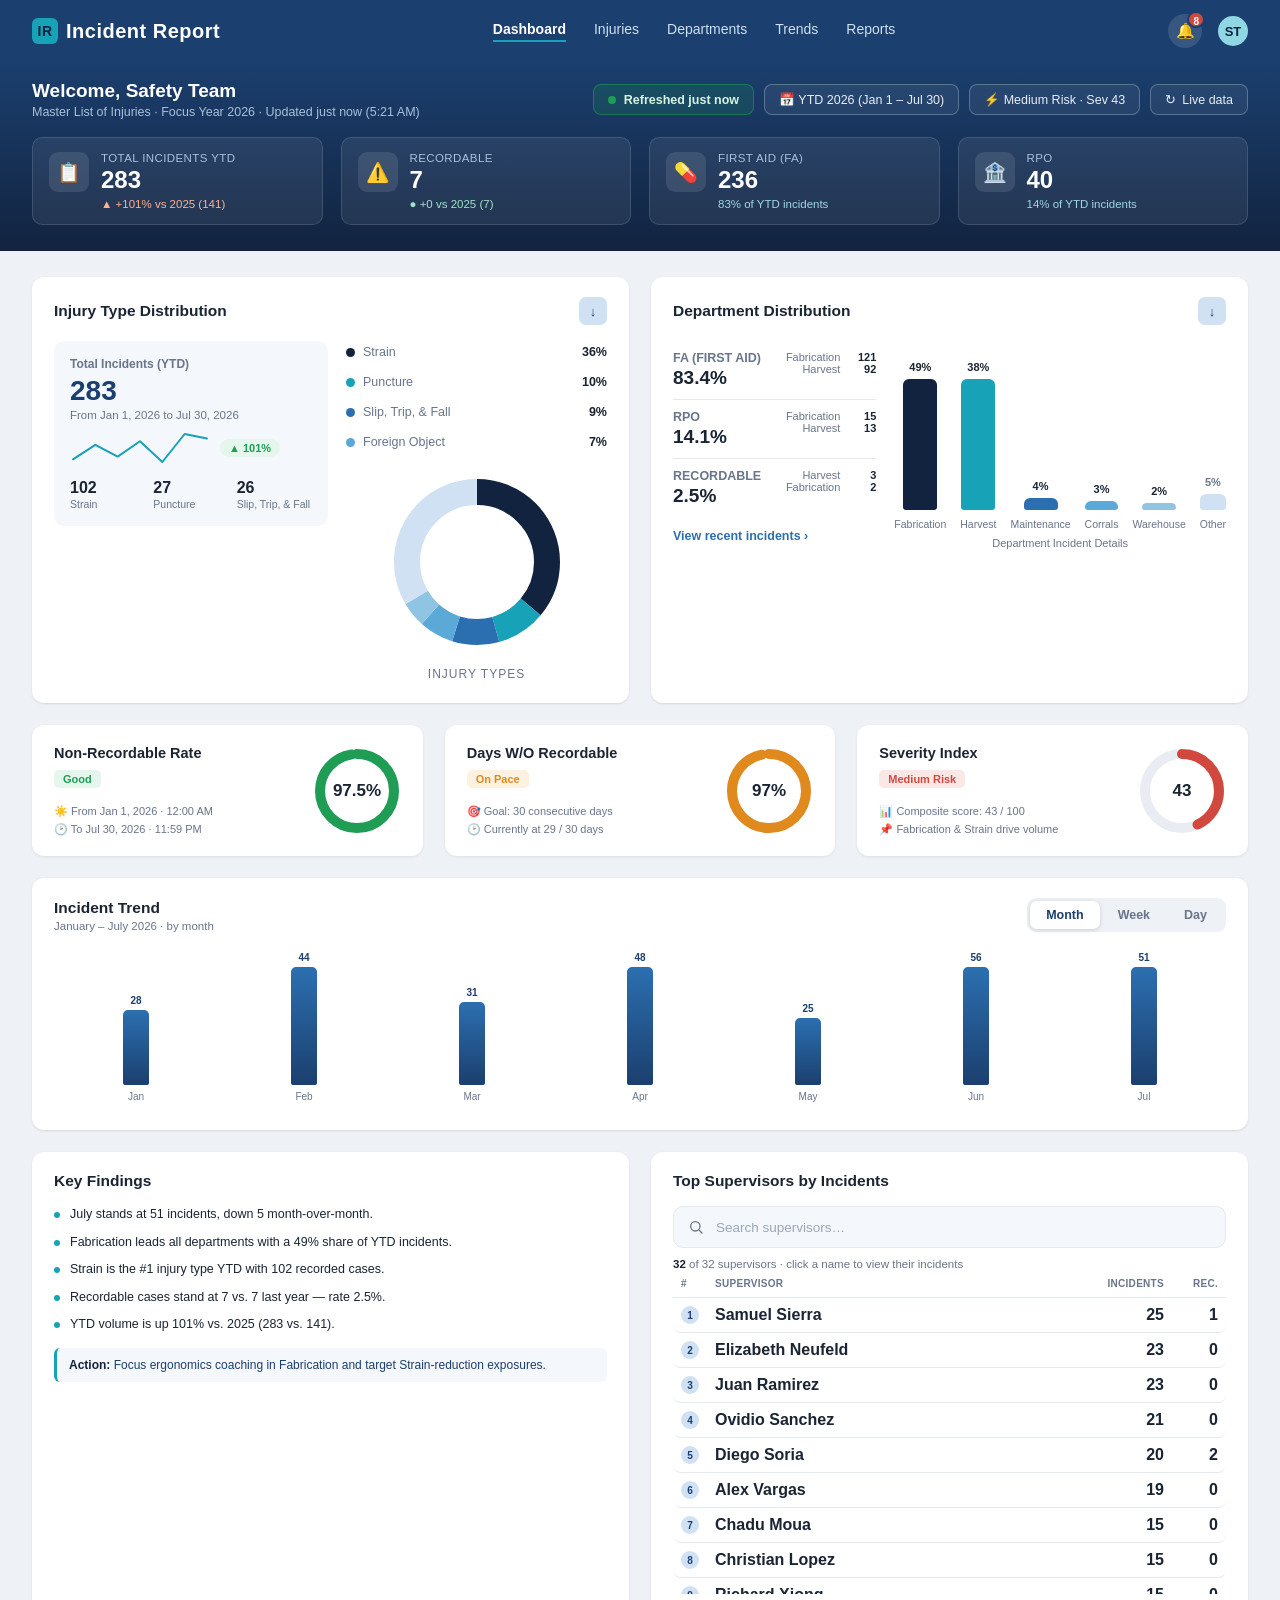
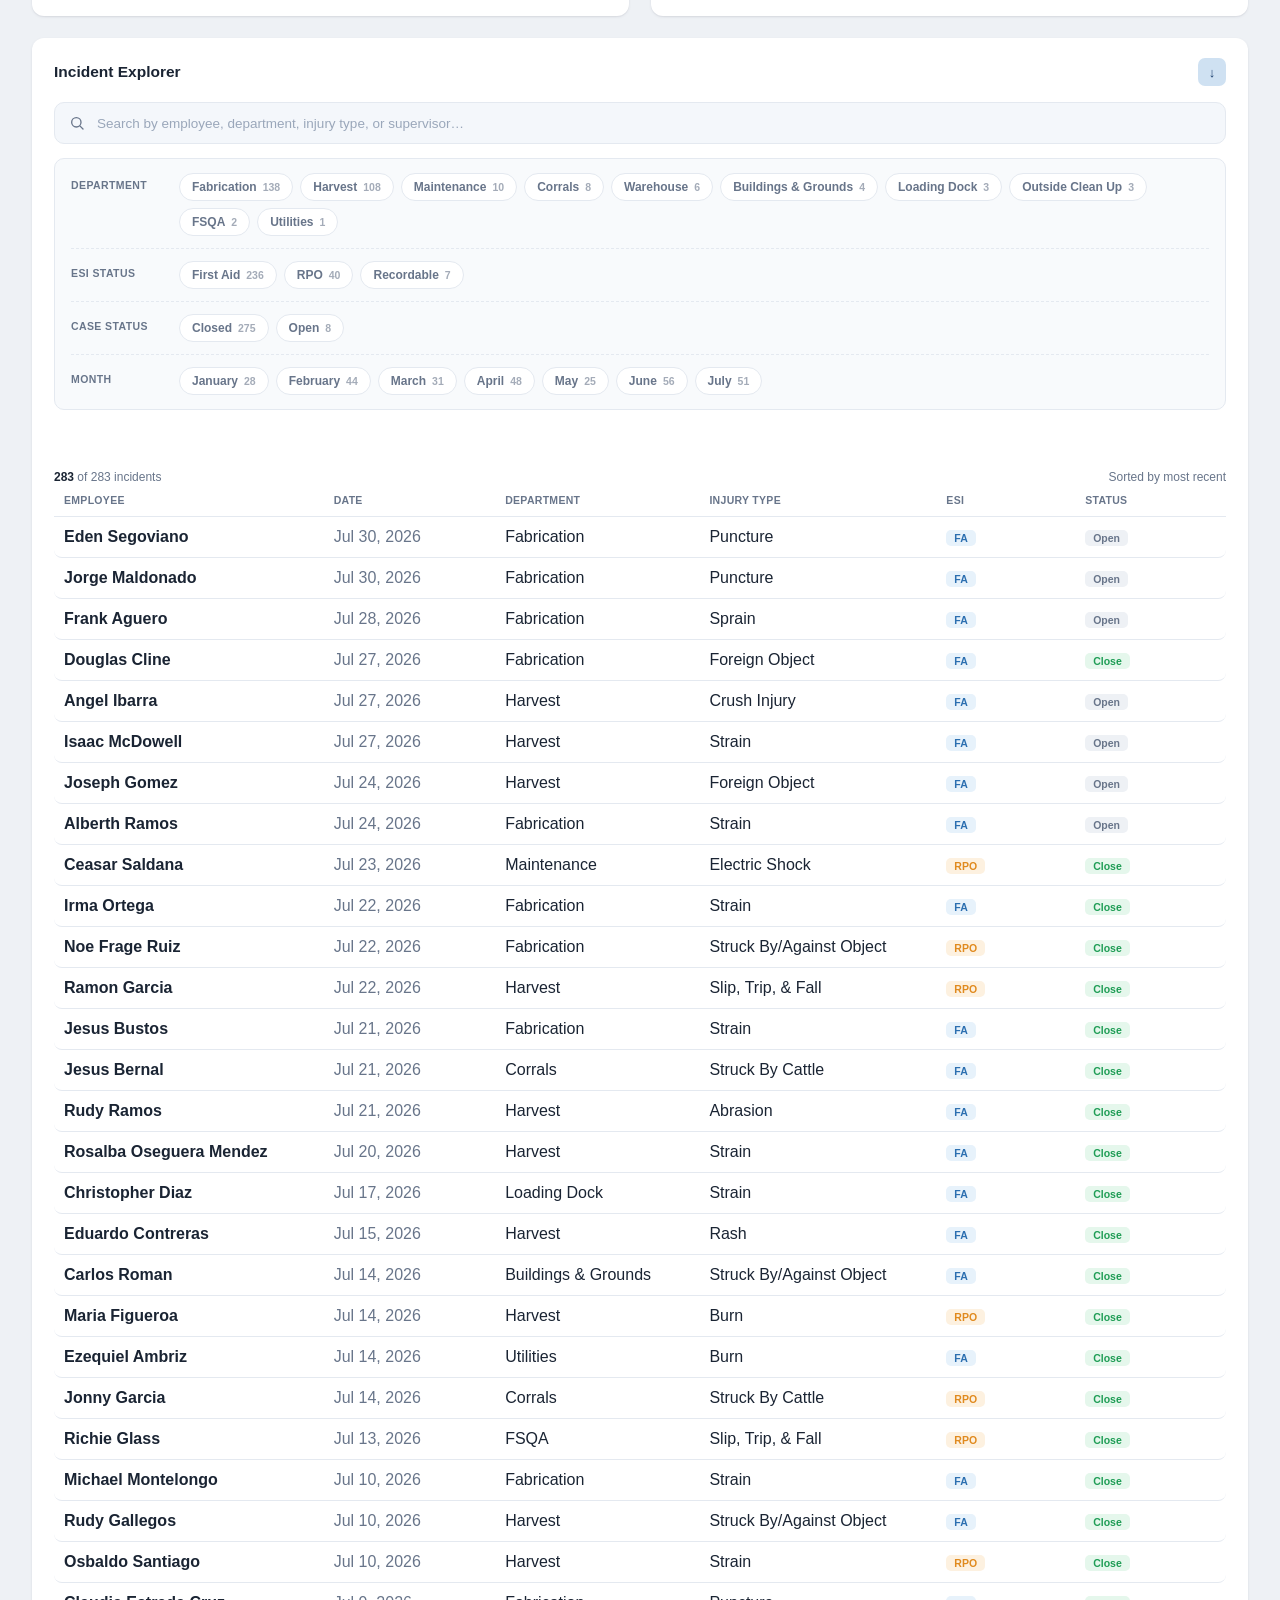
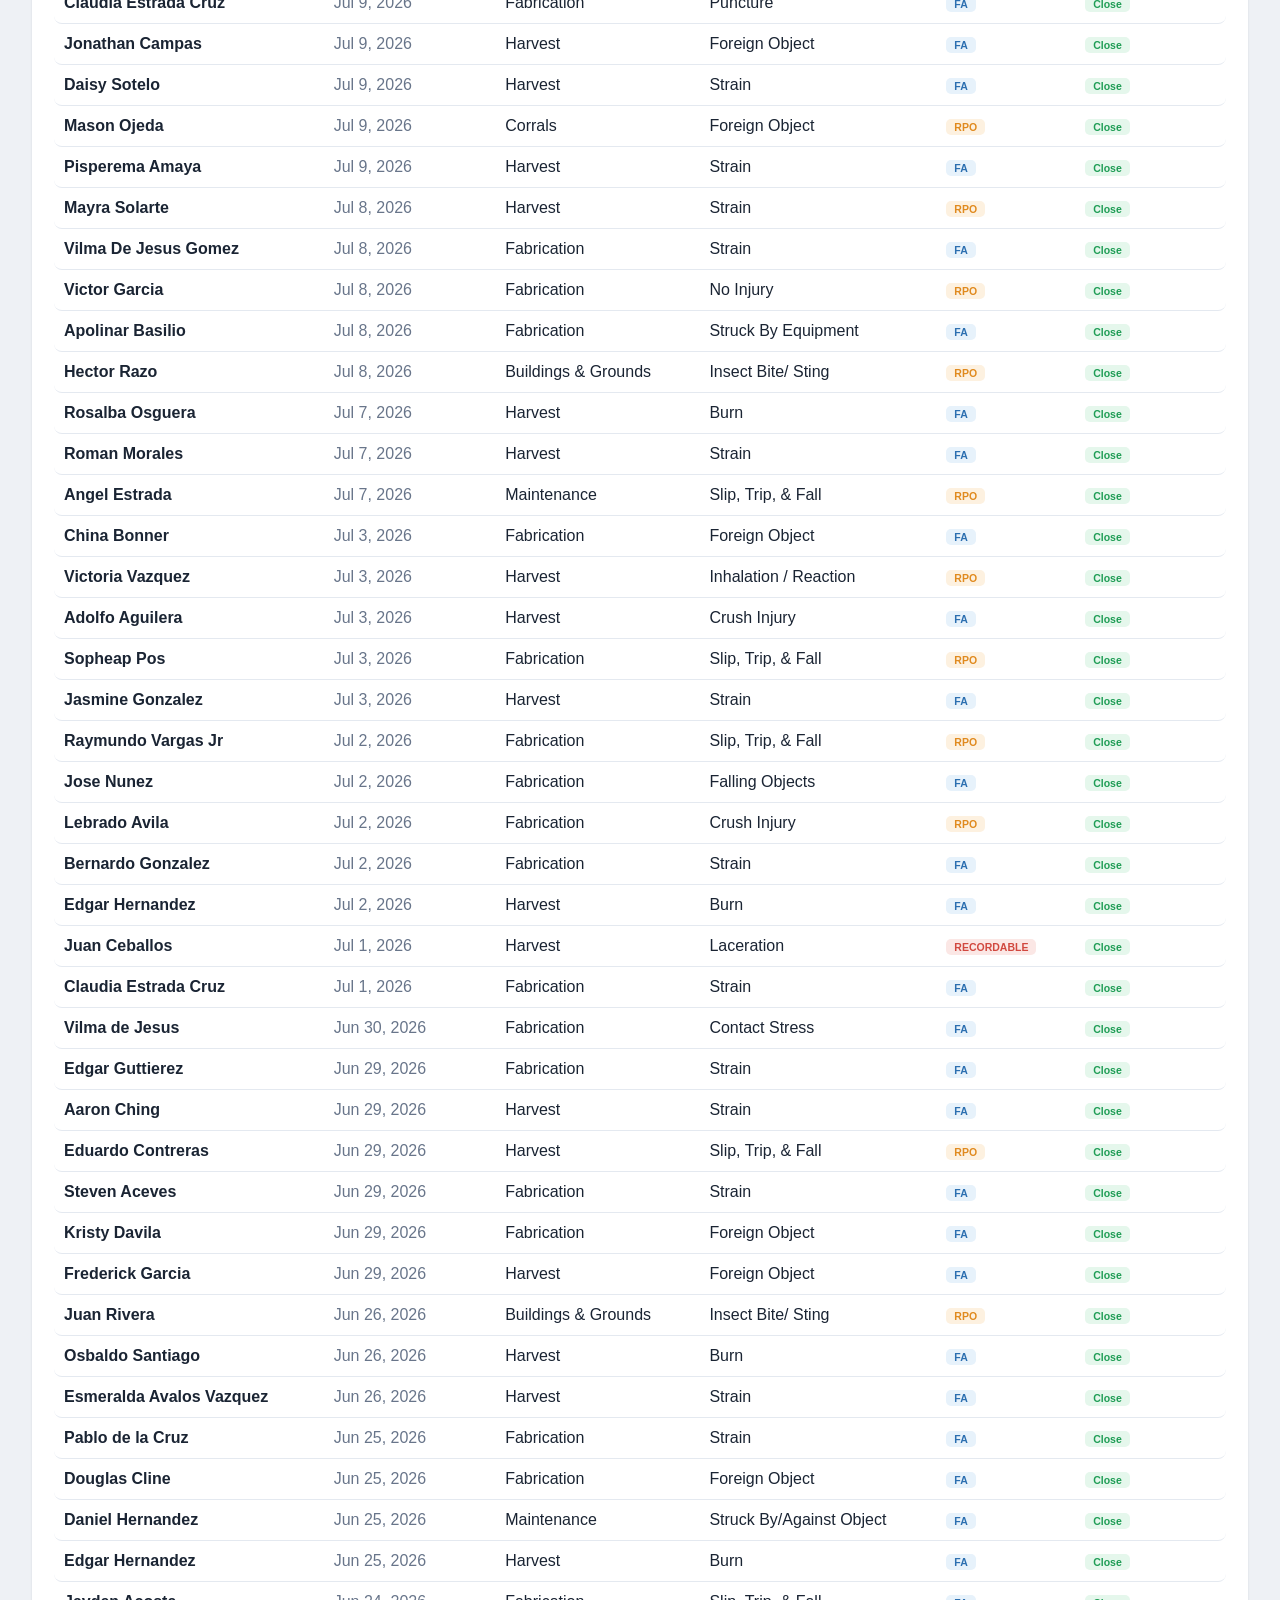
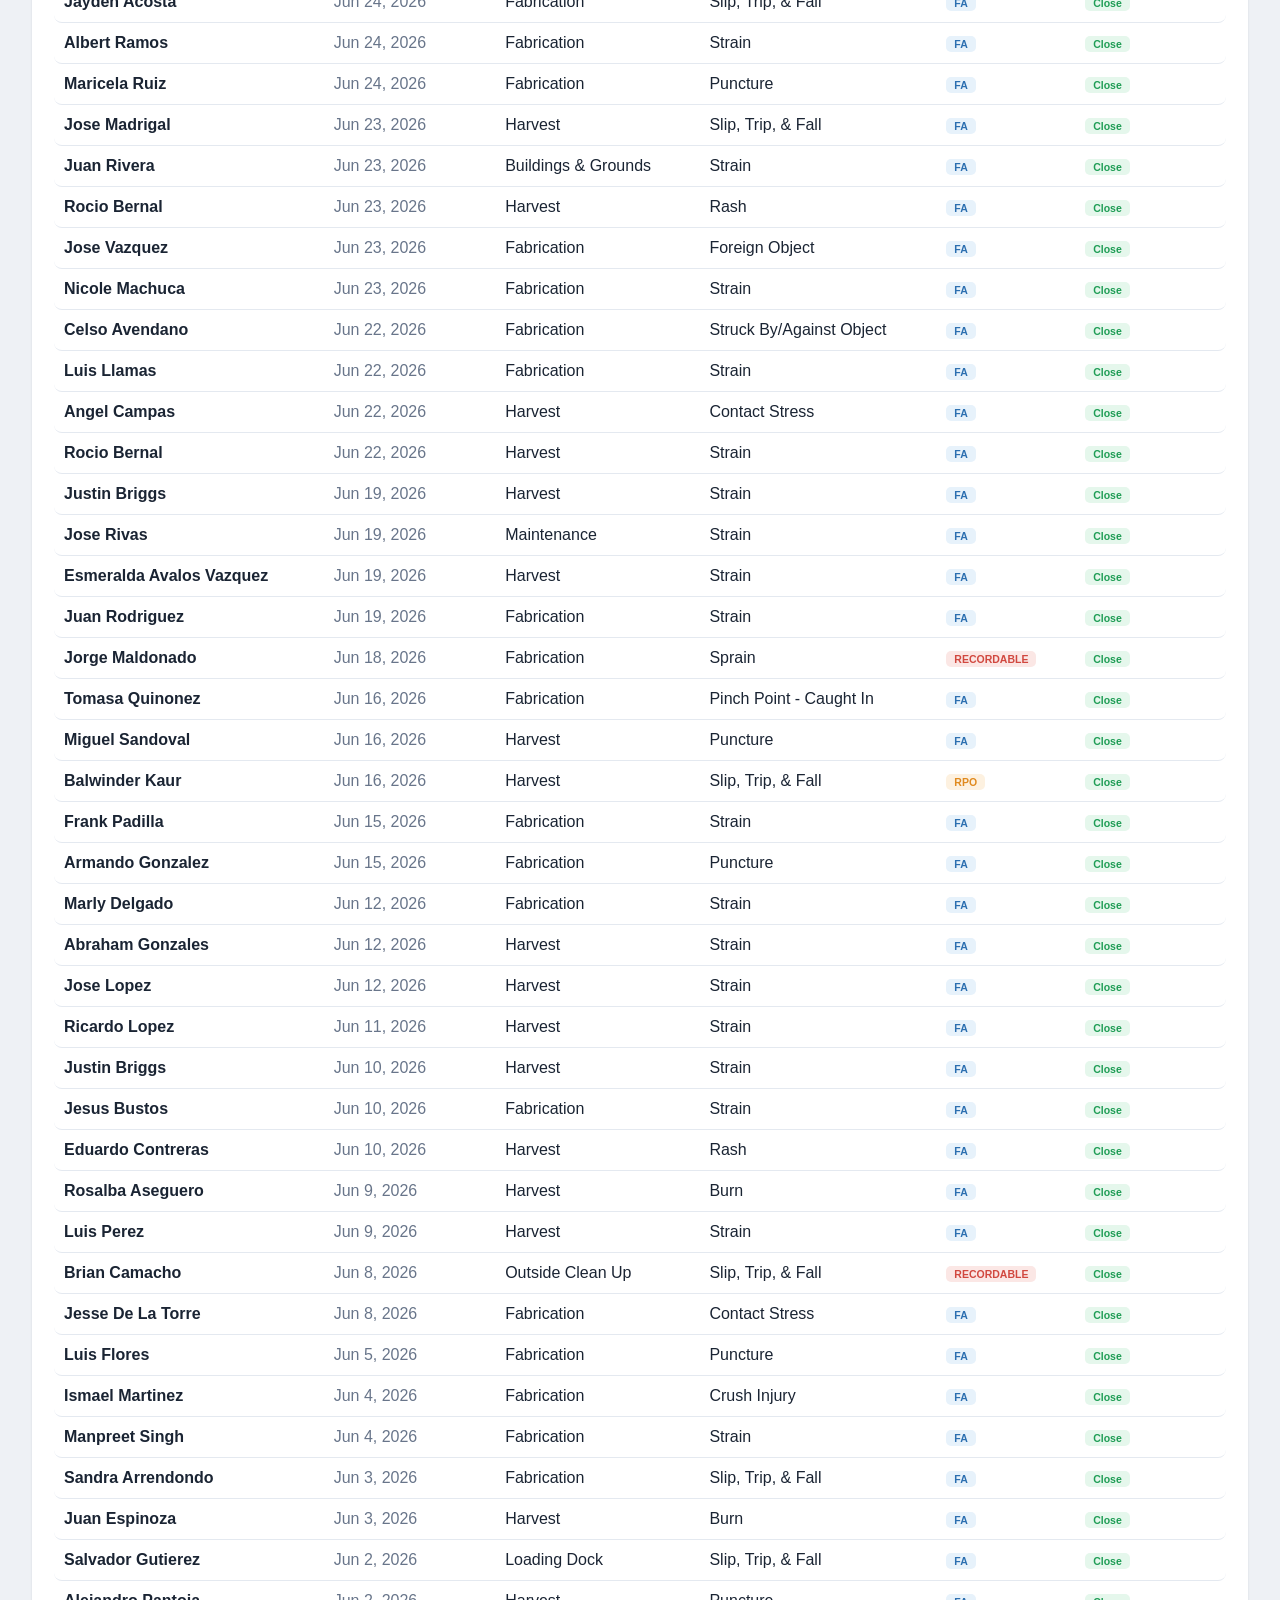
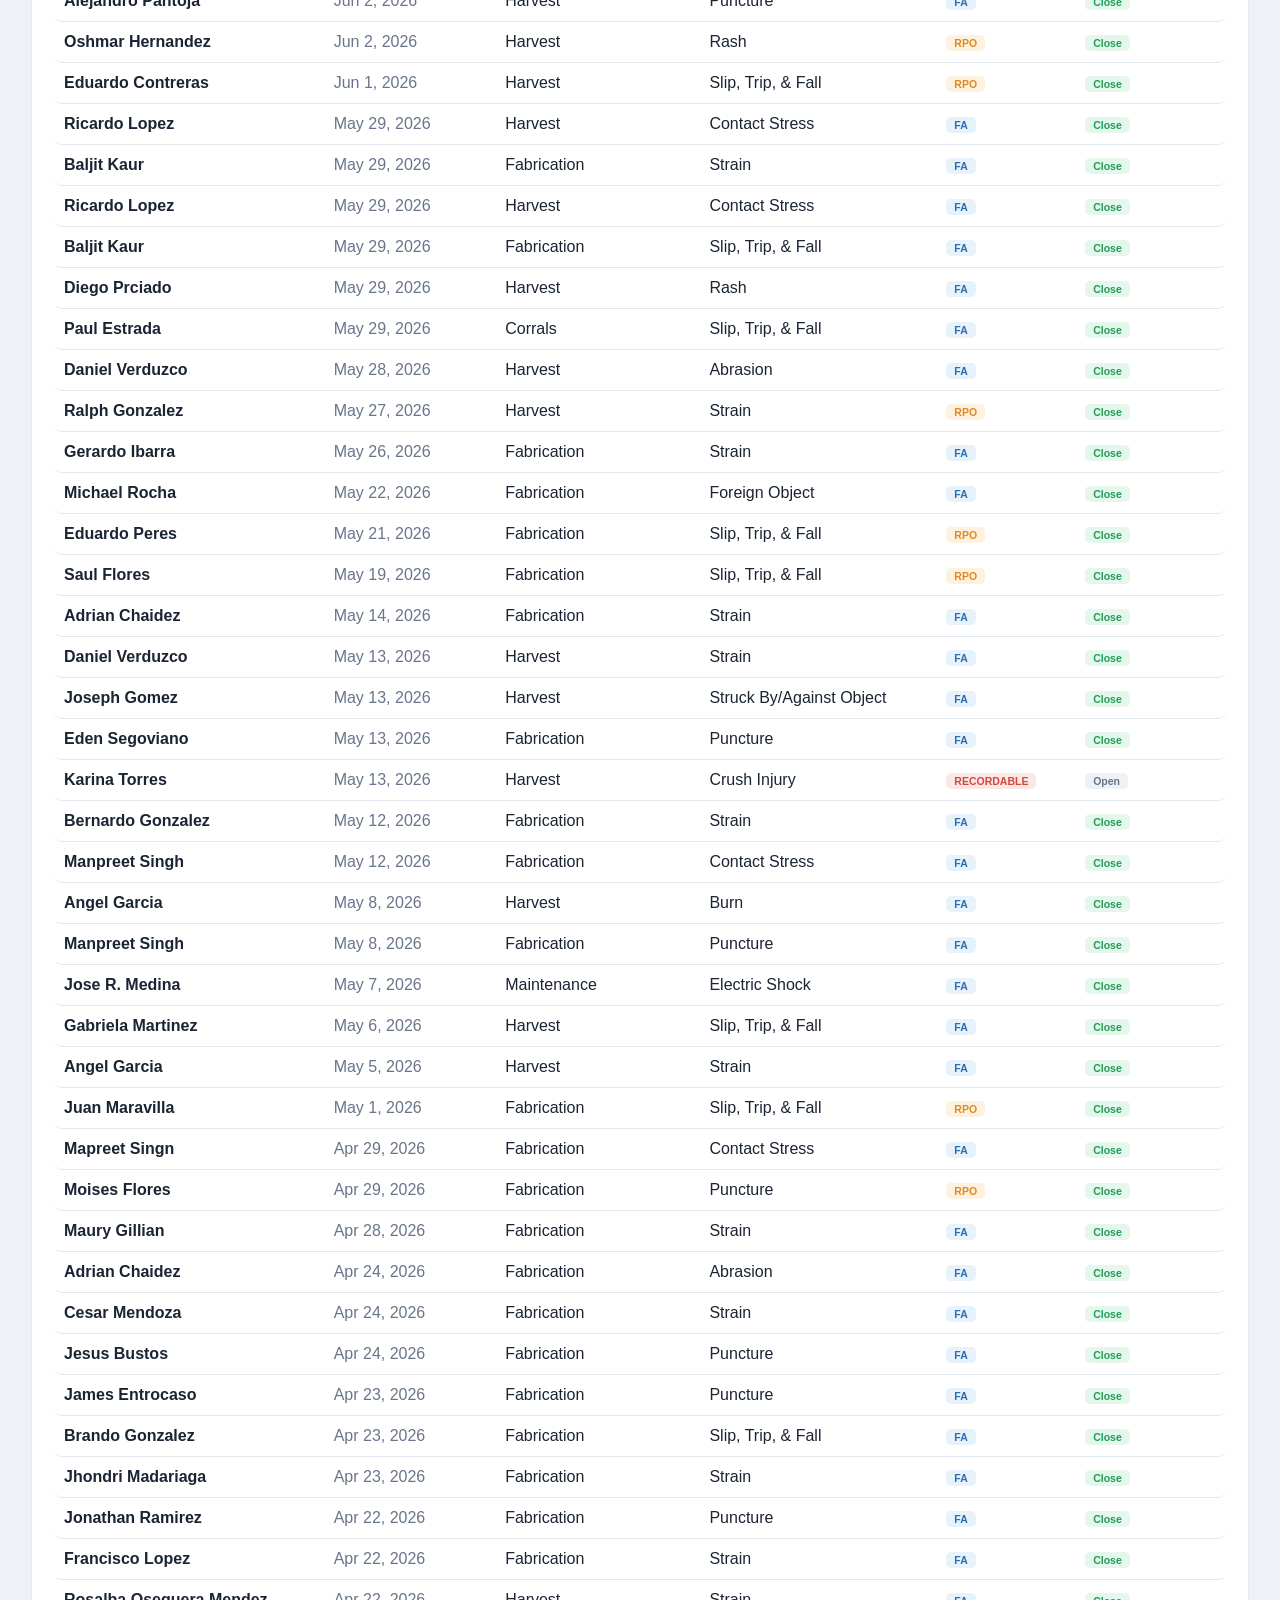
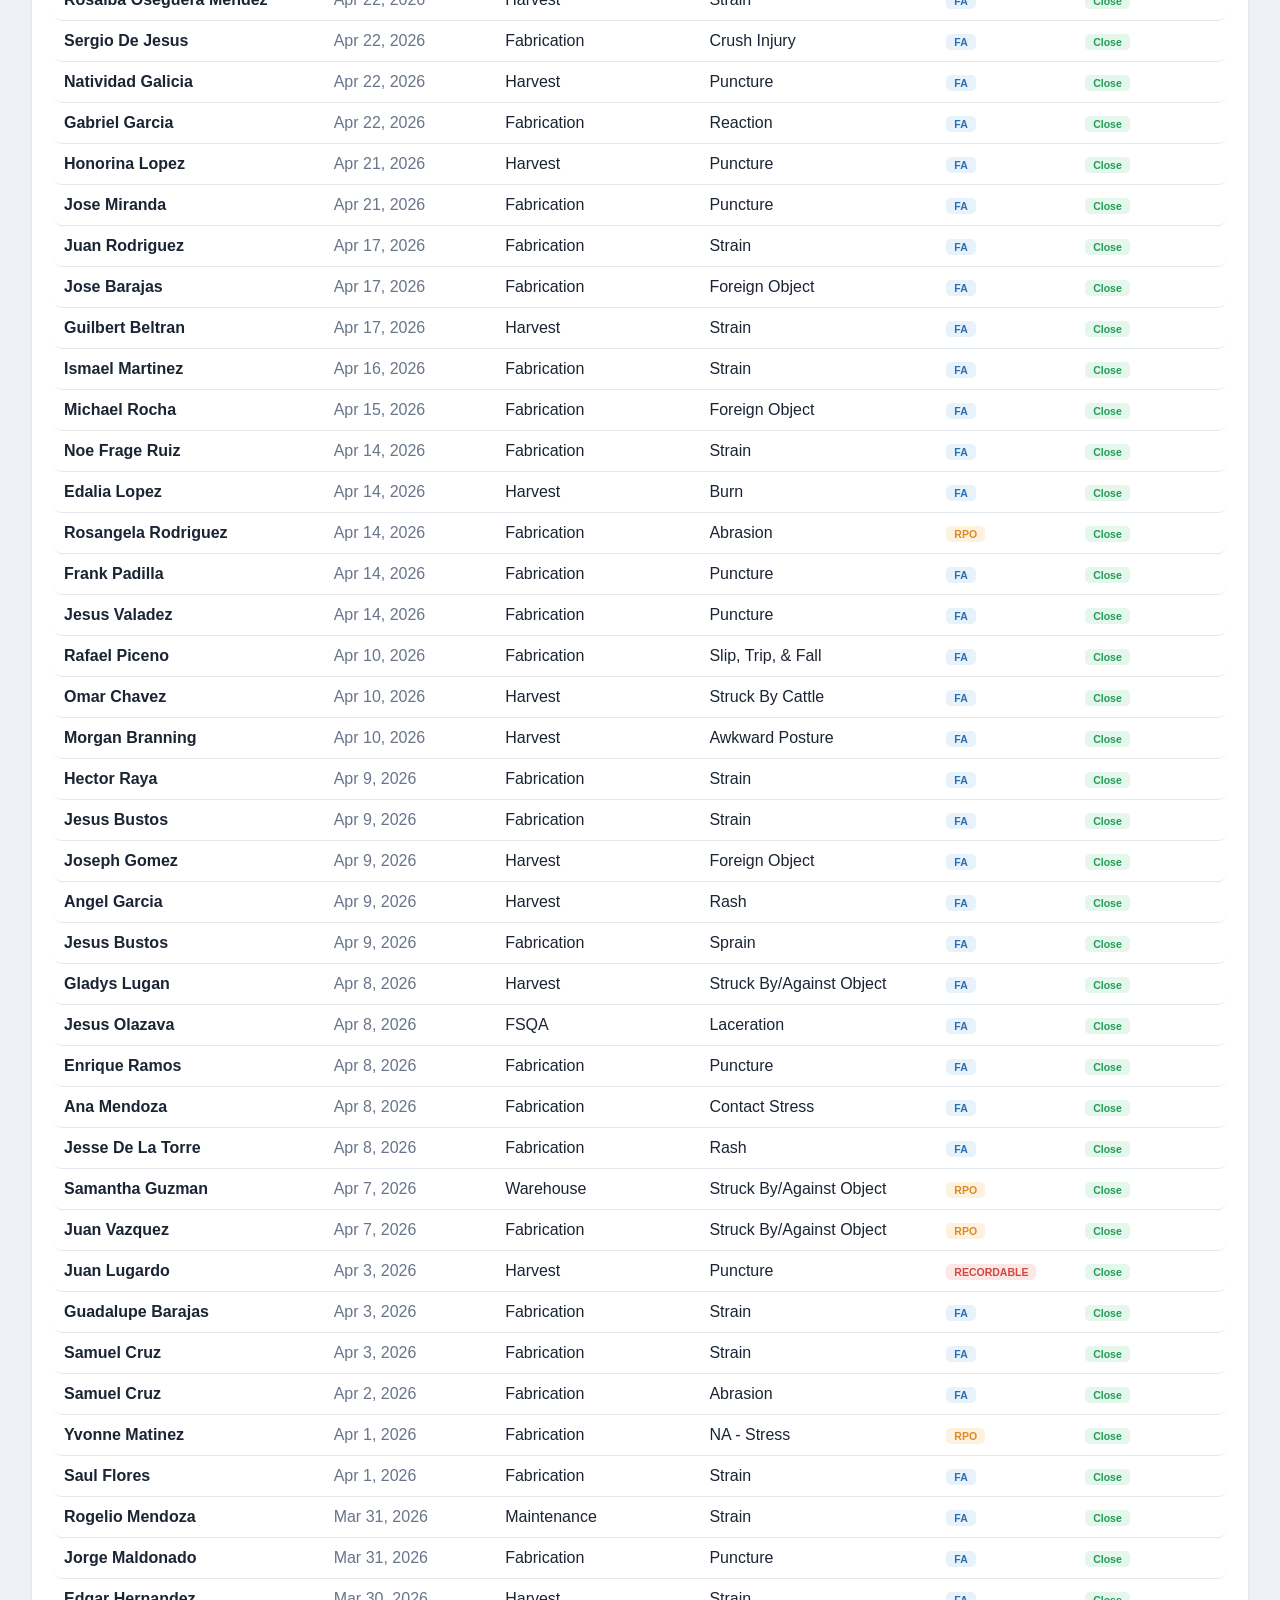
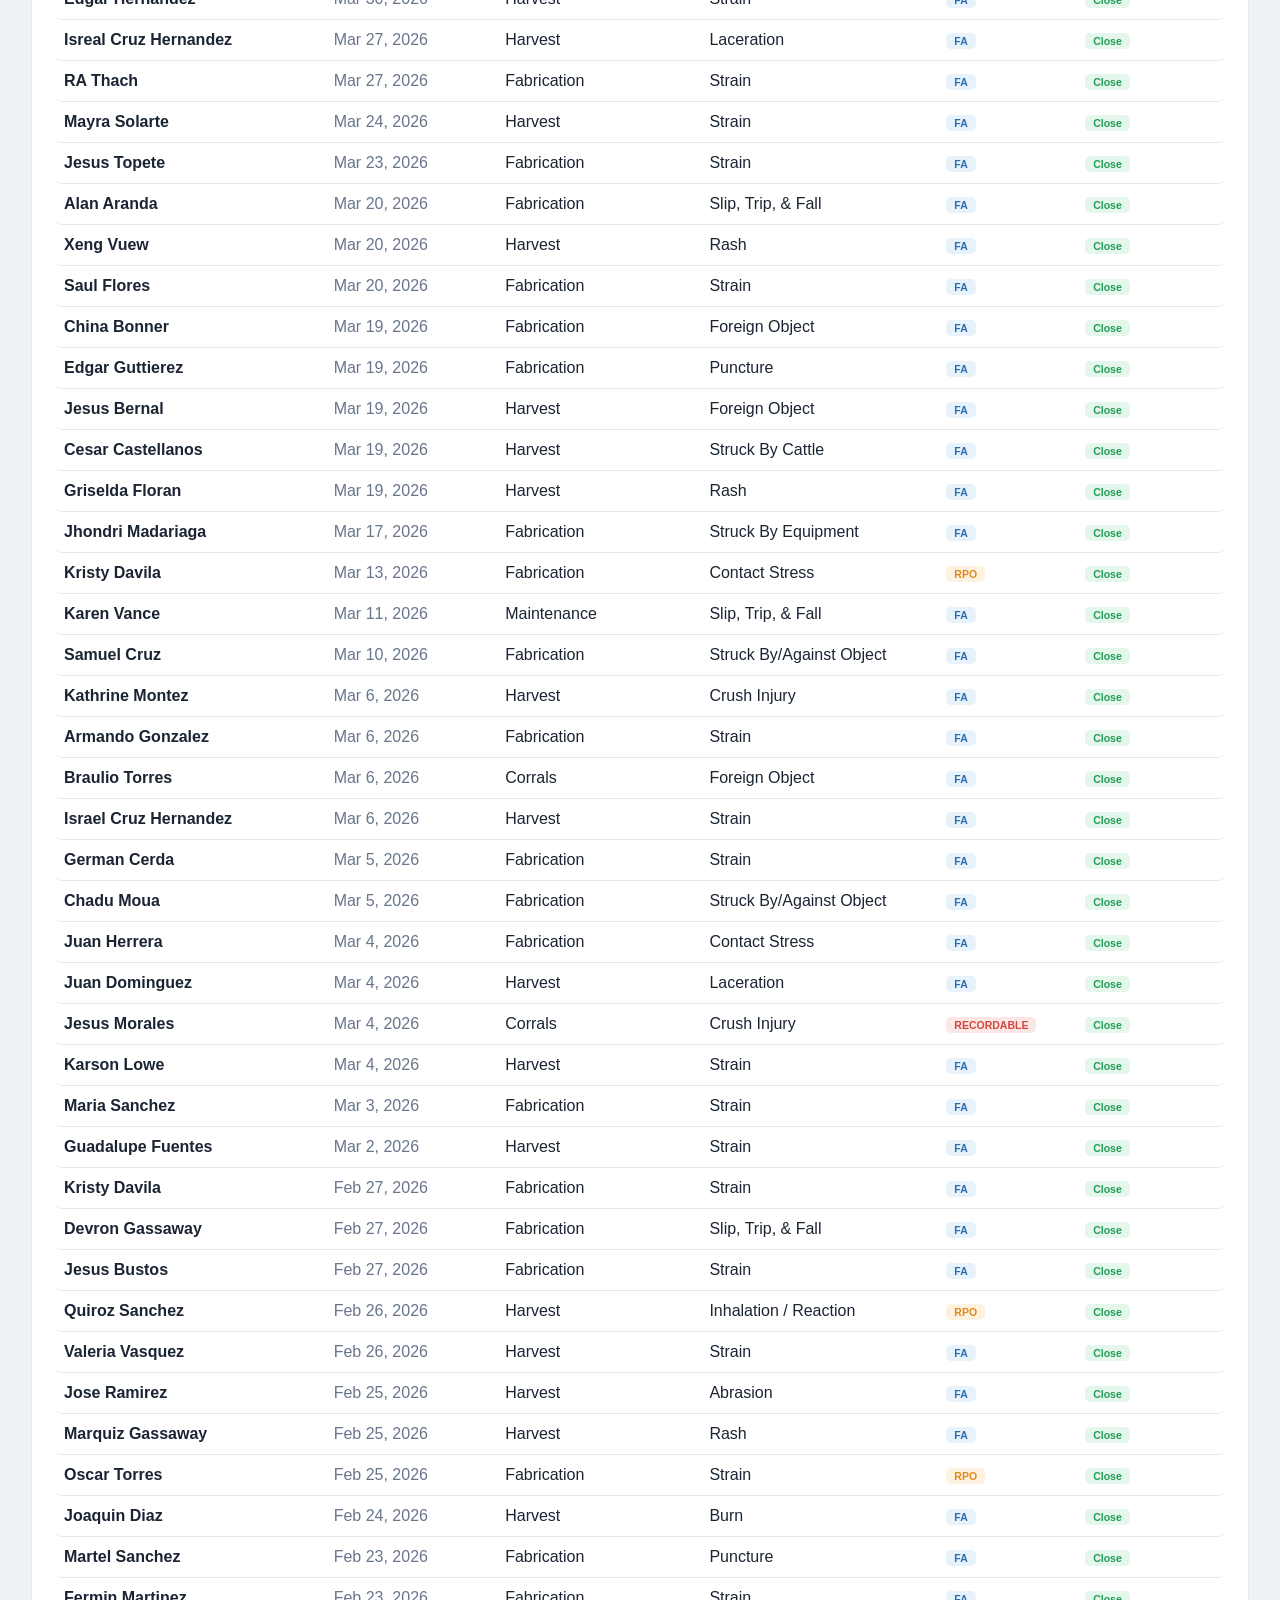
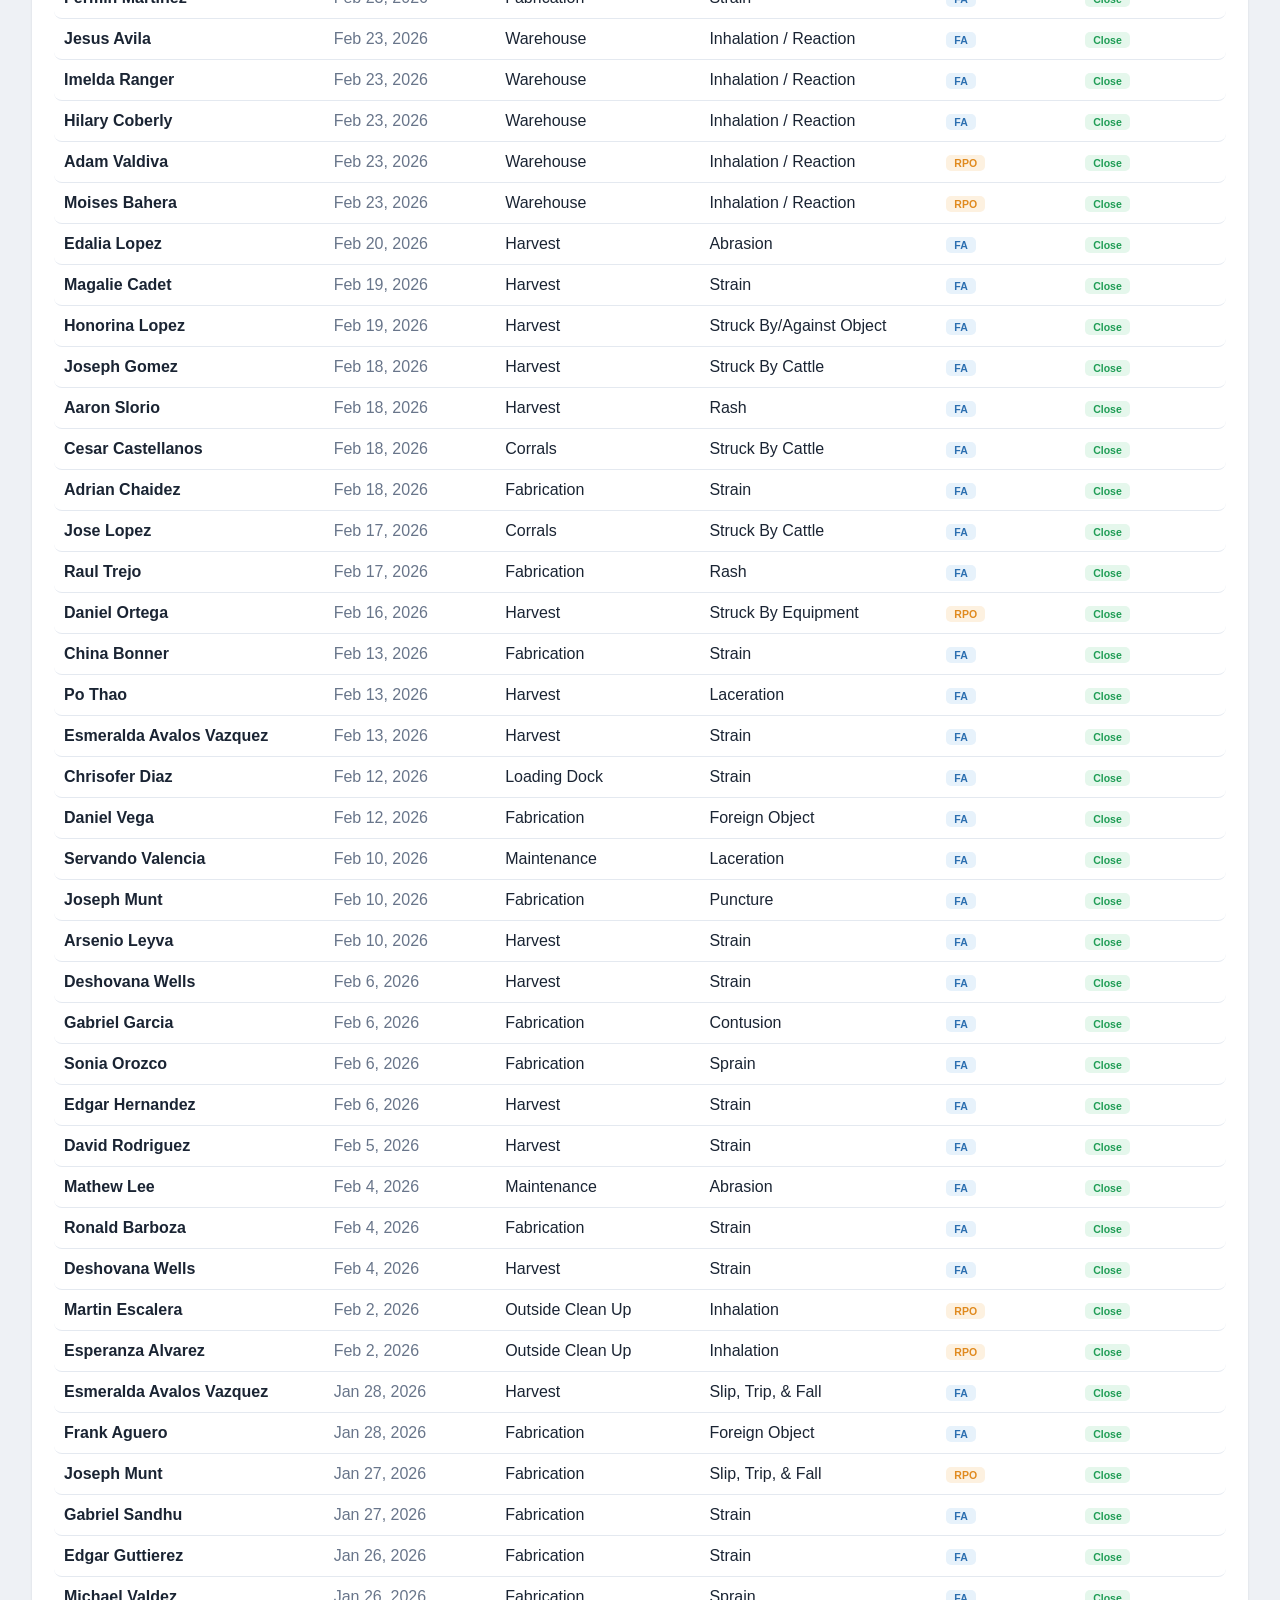
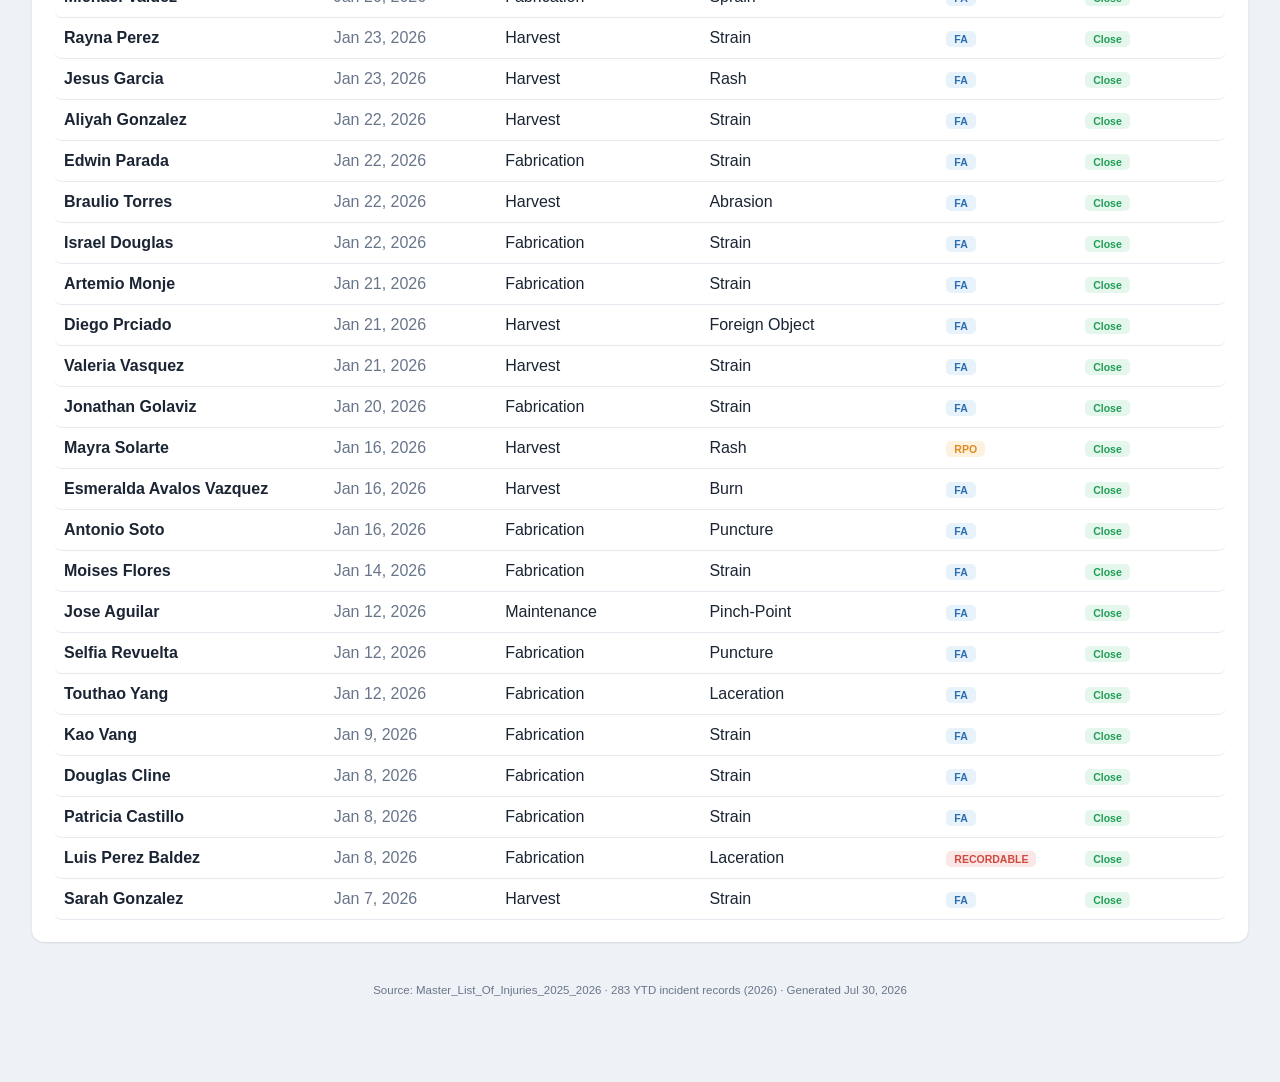
==== commit 6d1ea72b: "Honor fetch failure and stamp #lastUpdated on boot Two pre-existing behaviors called out during the " ====
--- a/index.html
+++ b/index.html
@@ -1788,9 +1788,13 @@
     refreshBtn.classList.add('spinning');
     refreshLabel.textContent = 'Refreshing…';
 
+    // Two things can happen: the fetch succeeds (we saw the server), or it
+    // fails (offline / file:// / no data file). Track it so we don't lie
+    // in the UI by stamping "Refreshed just now" on a failed request.
+    let fetchOk = true;
     let changed = false;
     try{ changed = await fetchLatestIncidents(); }
-    catch(err){ /* offline or no data file: fall back to what's loaded */ }
+    catch(err){ fetchOk = false; }
 
     // keep the spinner visible long enough to read as a real action
     await new Promise(done=>window.setTimeout(done, 500));
@@ -1802,22 +1806,36 @@
       card.classList.add('refresh-pulse');
       window.setTimeout(()=>card.classList.remove('refresh-pulse'), 700);
     });
-    stampUpdated();
+
+    if(fetchOk) stampUpdated();
 
     refreshBtn.classList.remove('spinning');
     refreshBtn.disabled = false;
-    refreshLabel.textContent = found ? `${found} new` : 'Live data';
-    if(found){
+
+    if(!fetchOk){
+      refreshLabel.textContent = 'Refresh failed';
       window.setTimeout(()=>{ refreshLabel.textContent = 'Live data'; }, 2600);
+    } else {
+      refreshLabel.textContent = found ? `${found} new` : 'Live data';
+      if(found){
+        window.setTimeout(()=>{ refreshLabel.textContent = 'Live data'; }, 2600);
+      }
     }
   });
 
   // ---- boot ----
   renderAll();
   checkForNewIncidents();
-  // pick up a newer data file on first paint too, when one is reachable
+  // Stamp the welcome-band "Updated…" line with the page's actual load
+  // time so it doesn't sit at the static HTML fallback ("Updated Jul 27,
+  // 2026") until the user's first manual refresh.
+  stampUpdated();
+  // Pick up a newer data file on first paint too, when one is reachable.
+  // Re-stamp only if the background fetch actually pulled a change.
   fetchLatestIncidents()
-    .then(changed=>{ if(changed){ renderAll(); checkForNewIncidents(); } })
+    .then(changed=>{
+      if(changed){ renderAll(); checkForNewIncidents(); stampUpdated(); }
+    })
     .catch(()=>{});
 </script>
 
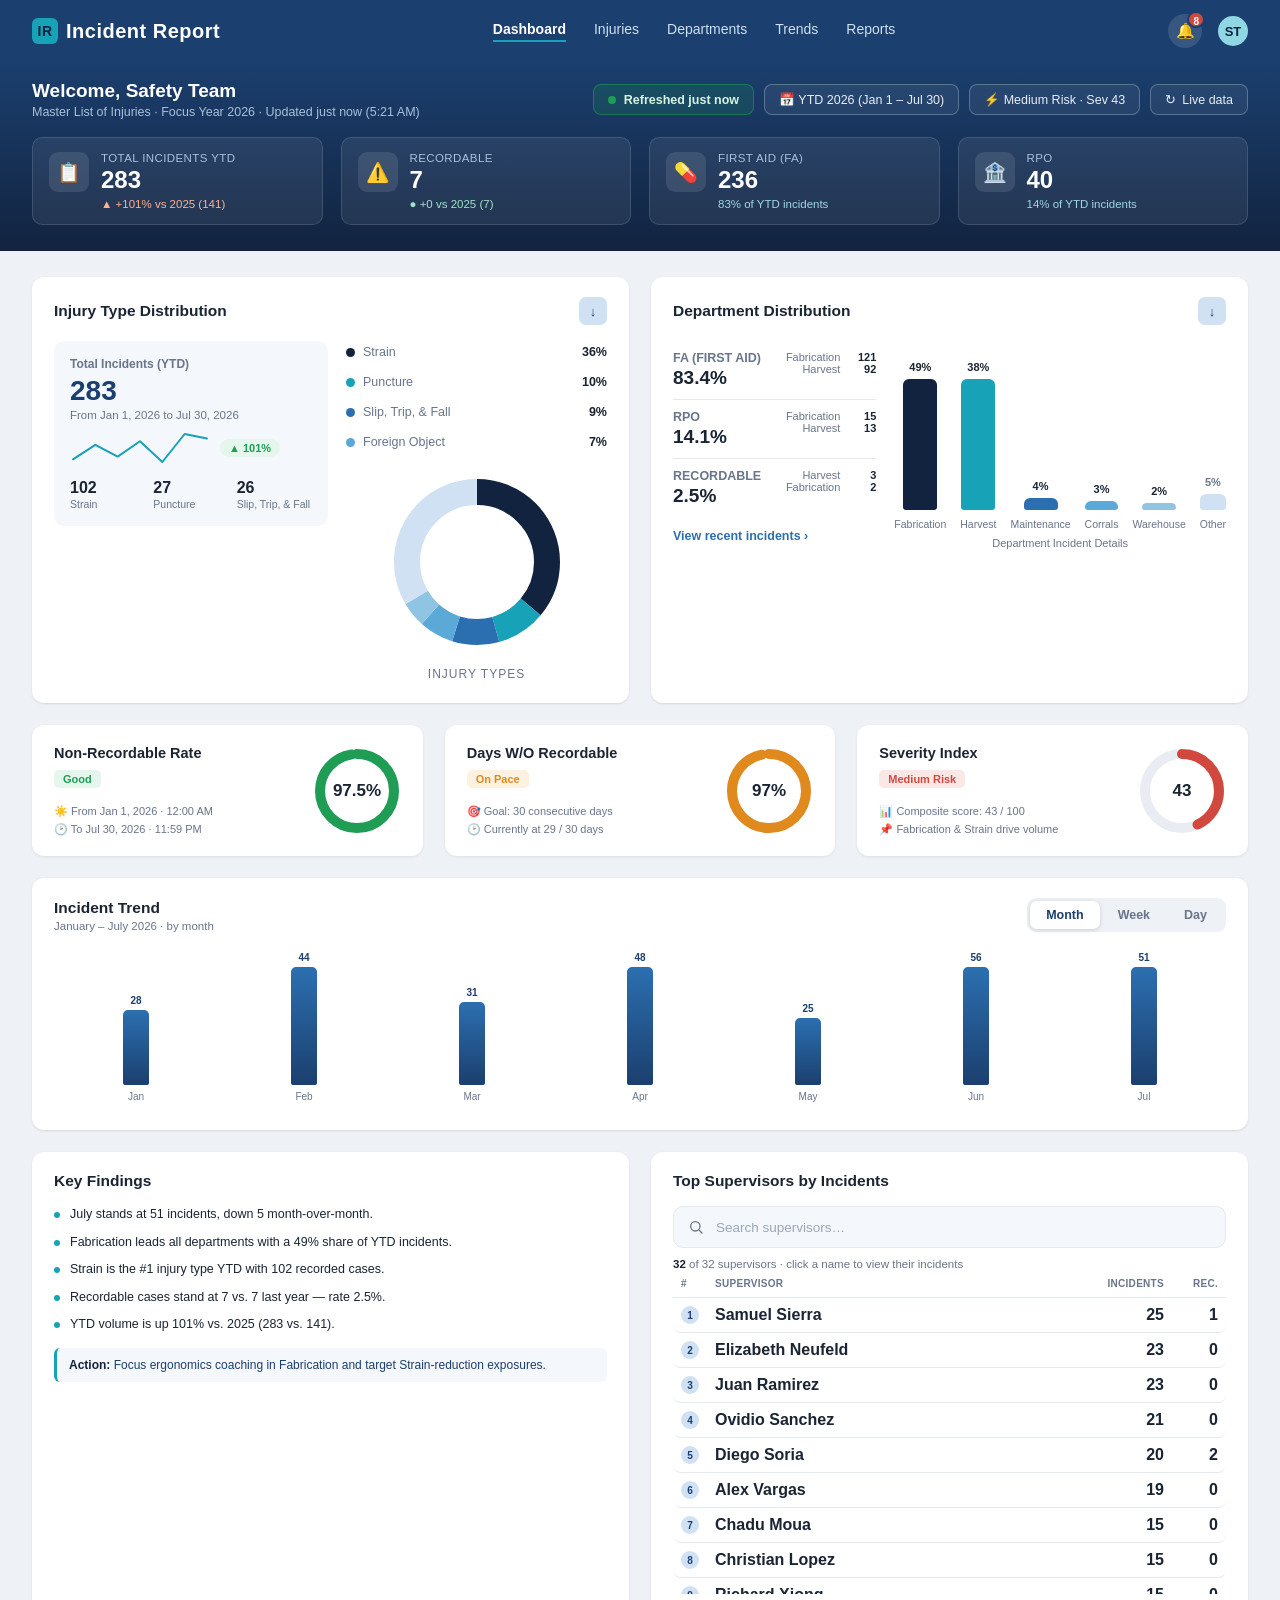
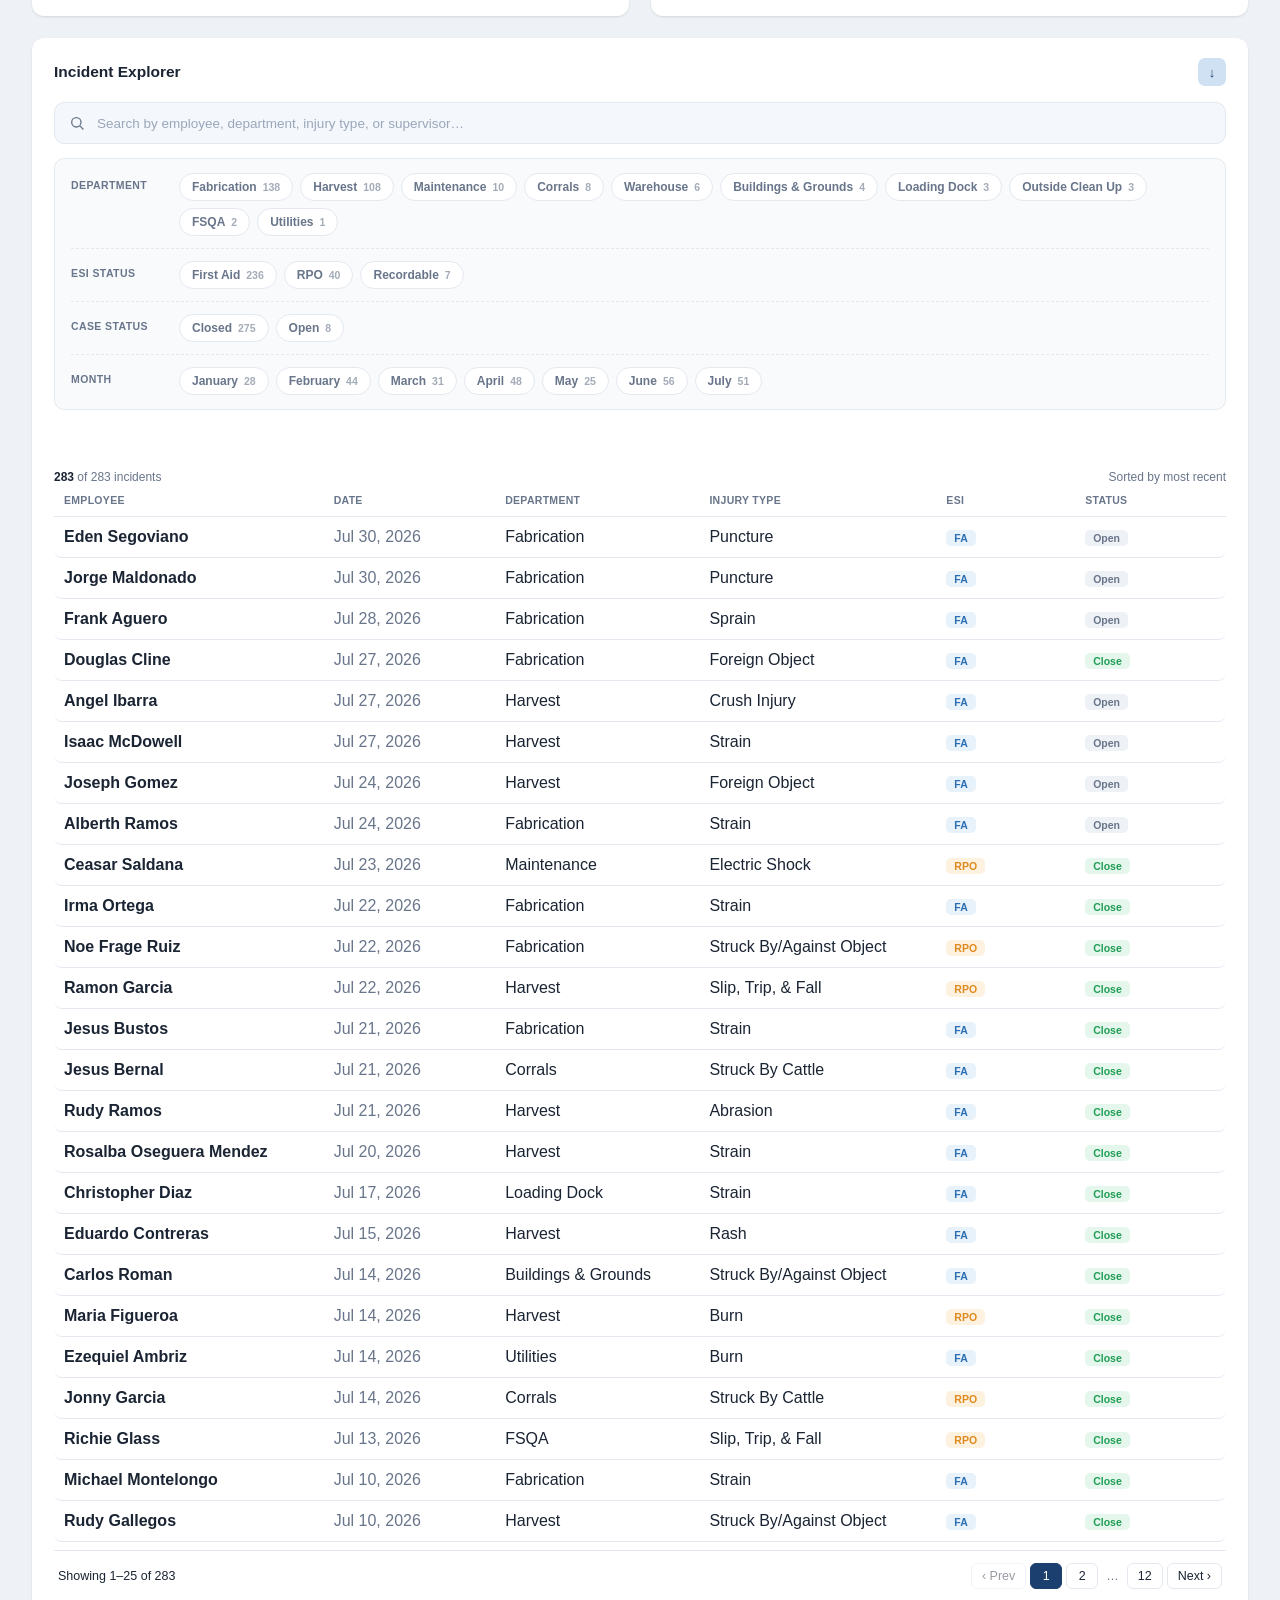
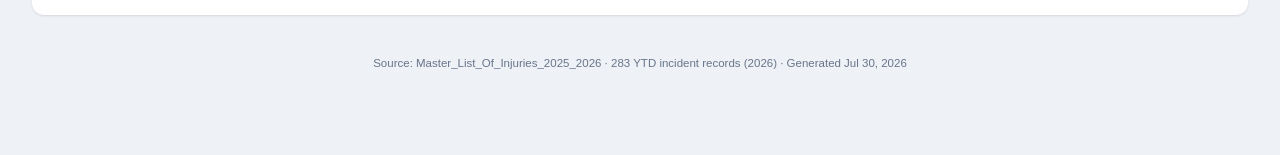
==== commit d73733e7: "Paginate the Incident Explorer results list Renders 25 rows per page instead of the whole filtered s" ====
--- a/index.html
+++ b/index.html
@@ -560,6 +560,39 @@
   .results-head-row span{font-size:10.5px;text-transform:uppercase;letter-spacing:.3px;color:var(--muted);font-weight:700;}
   .results-body{transition:opacity .16s ease, transform .16s ease;min-height:60px;}
   .results-body.fading{opacity:0;transform:translateY(4px);}
+
+  /* Pagination footer for the Incident Explorer. Hidden entirely when the
+     filtered result set fits on a single page. */
+  .pagination{
+    display:none;
+    align-items:center;
+    justify-content:space-between;
+    gap:12px;
+    padding:12px 4px 4px;
+    font-size:12.5px;
+    color:var(--muted);
+    border-top:1px solid var(--line);
+    margin-top:8px;
+    flex-wrap:wrap;
+  }
+  .pagination.show{display:flex;}
+  .pagination .range{color:var(--ink);font-weight:500;}
+  .pagination .page-controls{display:inline-flex;align-items:center;gap:4px;}
+  .pagination button{
+    font-family:inherit;font-size:12.5px;
+    background:#fff;border:1px solid var(--line);color:var(--ink);
+    border-radius:6px;padding:5px 10px;min-width:32px;
+    cursor:pointer;transition:background .15s ease, border-color .15s ease;
+  }
+  .pagination button:hover:not([disabled]):not([aria-current]){
+    background:#f0f4f9;border-color:#c8d2e0;
+  }
+  .pagination button[aria-current="page"]{
+    background:var(--navy-800);border-color:var(--navy-800);color:#fff;
+    cursor:default;
+  }
+  .pagination button[disabled]{opacity:.45;cursor:not-allowed;}
+  .pagination .gap{padding:0 4px;color:var(--muted);user-select:none;}
   .result-row{
     padding:11px 10px;border-bottom:1px solid var(--line);border-radius:8px;
     opacity:0;transform:translateY(6px);
@@ -883,6 +916,11 @@
       </div>
       <div class="results-body" id="resultsBody"></div>
     </div>
+
+    <nav class="pagination" id="pagination" aria-label="Incident results pages">
+      <div class="range" id="paginationRange">&nbsp;</div>
+      <div class="page-controls" id="paginationControls"></div>
+    </nav>
   </div>
 
   <div class="chart-tooltip" id="chartTooltip"></div>
@@ -1491,9 +1529,77 @@
     }, 150);
   }
 
+  // ---------- Pagination for the Incident Explorer ----------
+  //
+  // At ~600 rows today the DOM is already 3,500+ nodes; the workbook can
+  // easily grow past that. Paginate to keep initial render cheap and let
+  // users find rows without scrolling half a page.
+
+  const PAGE_SIZE = 25;
+  let filteredRows = [];           // rows the current filter+search keeps
+  let currentPage  = 1;            // 1-indexed
+
+  // Compact pager: always show first + last, plus a window around current.
+  // Returns an array like [1, '…', 4, 5, 6, '…', 12] with '…' as gaps.
+  function paginationWindow(current, total){
+    if(total <= 7) return Array.from({length: total}, (_, i) => i + 1);
+    const set = new Set([1, total, current - 1, current, current + 1]);
+    const pages = [...set].filter(n => n >= 1 && n <= total).sort((a,b)=>a-b);
+    const out = [];
+    for(let i = 0; i < pages.length; i++){
+      out.push(pages[i]);
+      if(i < pages.length - 1 && pages[i+1] - pages[i] > 1) out.push('…');
+    }
+    return out;
+  }
+
+  function renderPagination(){
+    const pager    = document.getElementById('pagination');
+    const rangeEl  = document.getElementById('paginationRange');
+    const controls = document.getElementById('paginationControls');
+    const total    = filteredRows.length;
+    const pages    = Math.max(1, Math.ceil(total / PAGE_SIZE));
+
+    // Clamp — a filter change might have made currentPage overshoot.
+    if(currentPage > pages) currentPage = pages;
+    if(currentPage < 1)     currentPage = 1;
+
+    // Hide the whole footer if a single page holds everything.
+    if(total <= PAGE_SIZE){
+      pager.classList.remove('show');
+      controls.innerHTML = '';
+      rangeEl.textContent = '';
+      return;
+    }
+    pager.classList.add('show');
+
+    const start = (currentPage - 1) * PAGE_SIZE + 1;
+    const end   = Math.min(currentPage * PAGE_SIZE, total);
+    rangeEl.textContent = `Showing ${start.toLocaleString()}–${end.toLocaleString()} of ${total.toLocaleString()}`;
+
+    const parts = [];
+    parts.push(`<button type="button" data-page="prev" ${currentPage===1?'disabled':''} aria-label="Previous page">‹ Prev</button>`);
+    for(const p of paginationWindow(currentPage, pages)){
+      if(p === '…'){
+        parts.push(`<span class="gap" aria-hidden="true">…</span>`);
+      } else {
+        const isCurrent = p === currentPage;
+        parts.push(`<button type="button" data-page="${p}"${isCurrent?' aria-current="page"':''} aria-label="Page ${p}">${p}</button>`);
+      }
+    }
+    parts.push(`<button type="button" data-page="next" ${currentPage===pages?'disabled':''} aria-label="Next page">Next ›</button>`);
+    controls.innerHTML = parts.join('');
+  }
+
+  function renderCurrentPage(){
+    const start = (currentPage - 1) * PAGE_SIZE;
+    renderResults(filteredRows.slice(start, start + PAGE_SIZE));
+    renderPagination();
+  }
+
   function applyFilters(){
     const q = state.q.trim().toLowerCase();
-    const filtered = INCIDENTS.filter(r=>{
+    filteredRows = INCIDENTS.filter(r=>{
       if(state.dept.size && !state.dept.has(r.dept)) return false;
       if(state.esi.size && !state.esi.has(r.esi)) return false;
       if(state.status.size && !state.status.has(r.s)) return false;
@@ -1501,10 +1607,31 @@
       if(q && !`${r.e} ${r.dept} ${r.t} ${r.sup} ${r.esi} ${r.s} ${r.m}`.toLowerCase().includes(q)) return false;
       return true;
     });
-    renderResults(filtered);
-    document.getElementById('resultsCount').textContent = filtered.length;
+    // Any filter or search change resets to page 1 — otherwise the user
+    // might land on an empty page 8 after narrowing results down to 3.
+    currentPage = 1;
+    renderCurrentPage();
+    document.getElementById('resultsCount').textContent = filteredRows.length;
     updateClearBtn();
   }
+
+  // Delegated click handler for the pagination controls.
+  document.getElementById('paginationControls').addEventListener('click', (e)=>{
+    const btn = e.target.closest('button[data-page]');
+    if(!btn || btn.hasAttribute('disabled')) return;
+    const total = Math.max(1, Math.ceil(filteredRows.length / PAGE_SIZE));
+    const raw = btn.dataset.page;
+    let next = currentPage;
+    if(raw === 'prev')      next = currentPage - 1;
+    else if(raw === 'next') next = currentPage + 1;
+    else                    next = parseInt(raw, 10);
+    if(!Number.isFinite(next) || next < 1 || next > total || next === currentPage) return;
+    currentPage = next;
+    renderCurrentPage();
+    // Bring the results table into view so page 2+ actually shows.
+    document.getElementById('resultsBody')
+      .scrollIntoView({behavior:'smooth', block:'start'});
+  });
 
   function jumpToIncidentSearch(name){
     ['dept','esi','status','month'].forEach(g=>state[g].clear());
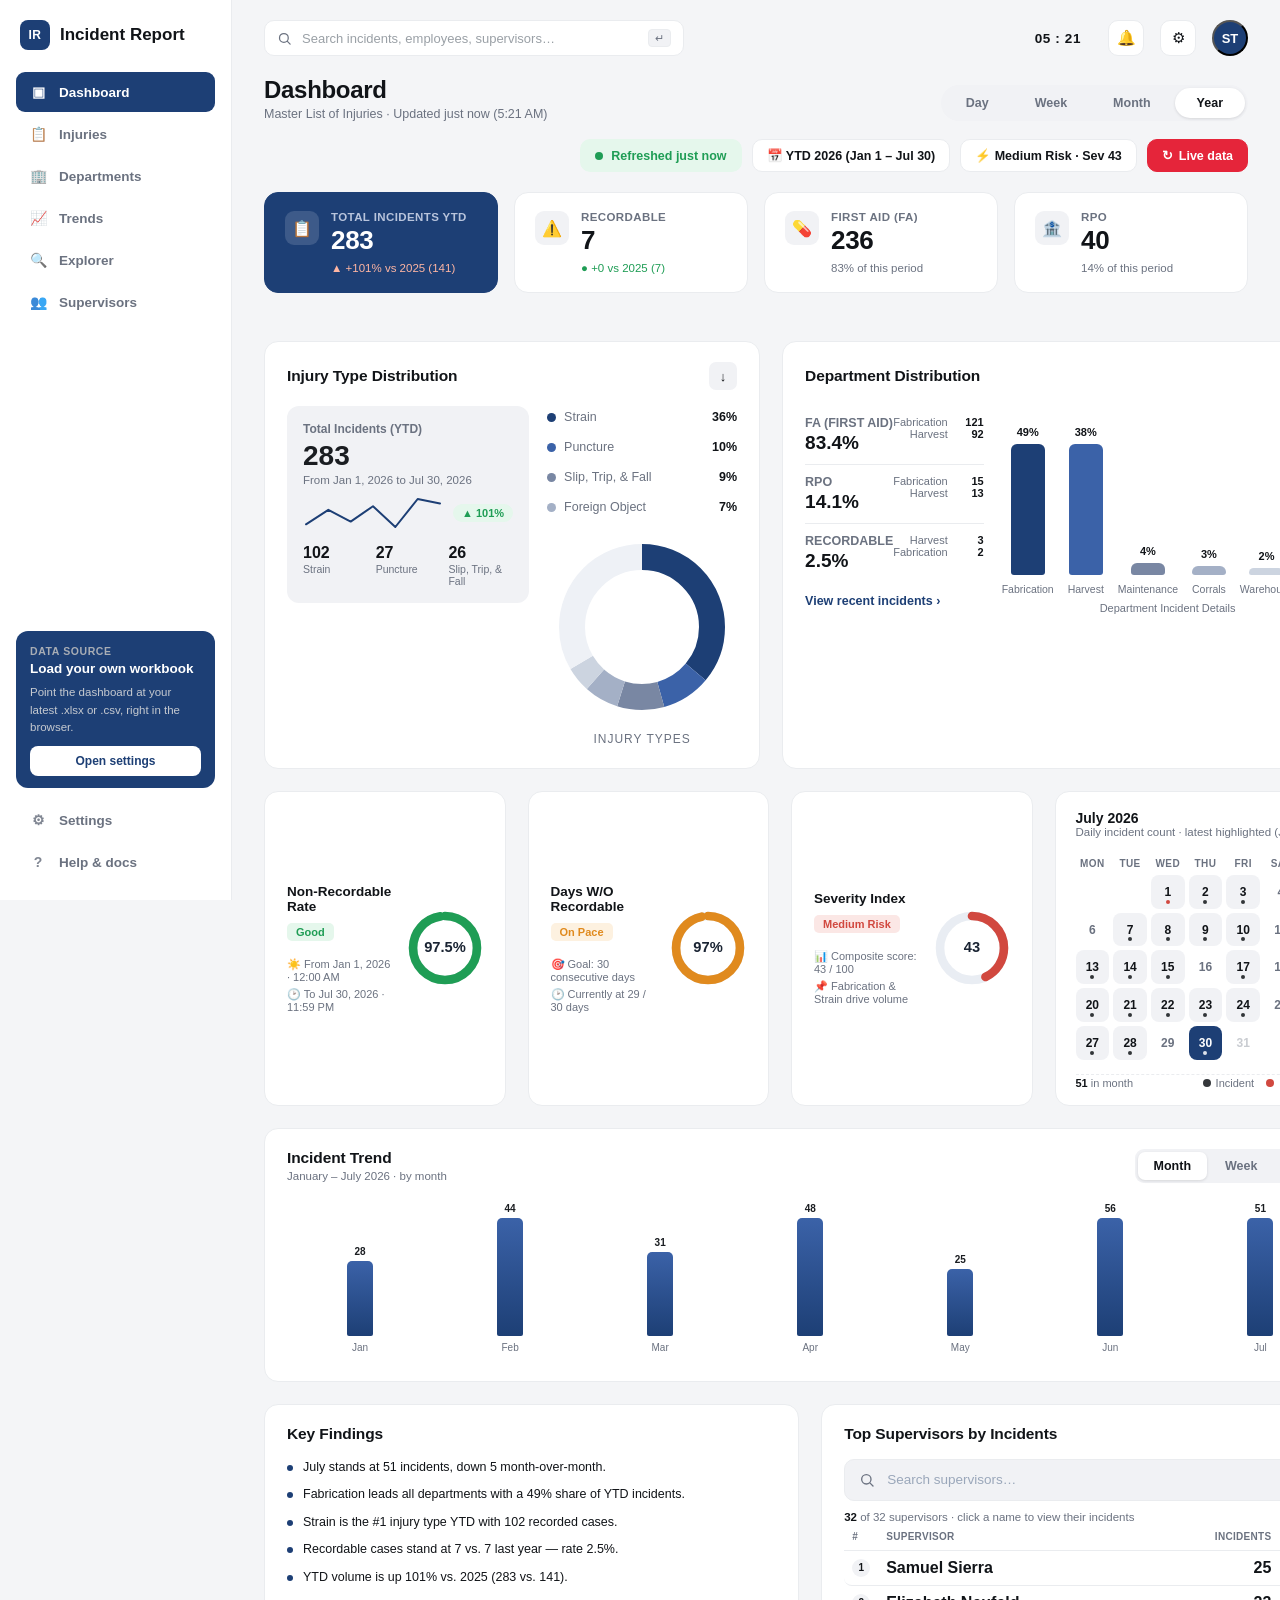
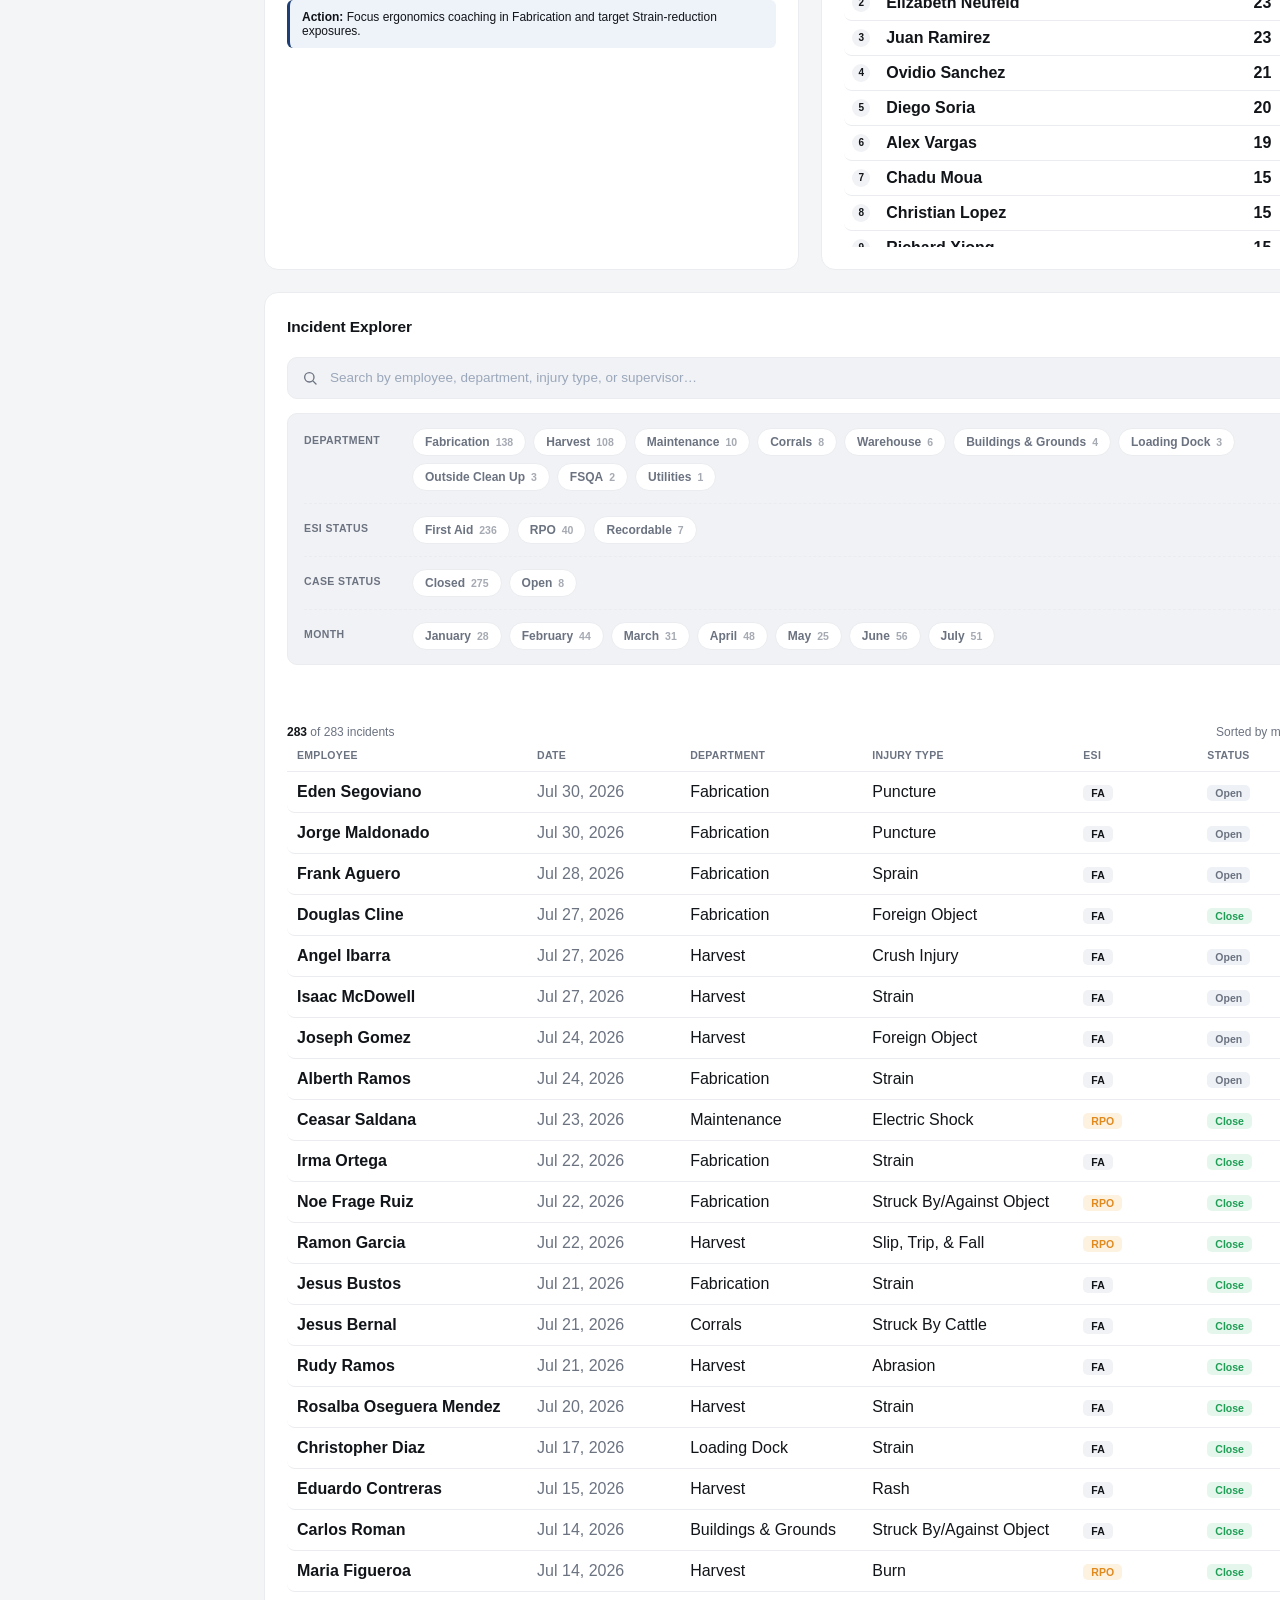
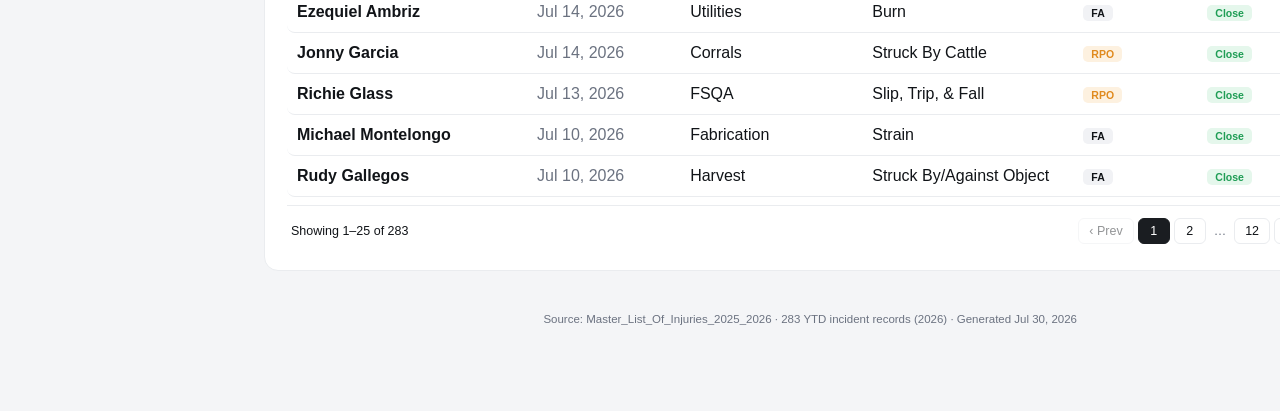
==== commit 7a4135c2: "Merge pull request #7 from leomao60-cloud/claude/excel-live-dashboard-wan0z5 Claude/excel live dashb" ====
--- a/index.html
+++ b/index.html
@@ -3,28 +3,49 @@
 <head>
 <meta charset="UTF-8">
 <meta name="viewport" content="width=device-width, initial-scale=1.0">
-<title>Safety &amp; Injury Dashboard</title>
+<title>Incident Report Dashboard</title>
 <style>
   :root{
-    --navy-900:#12233f;
-    --navy-800:#1b3f6e;
-    --navy-700:#234c85;
-    --teal:#17a2b8;
-    --teal-light:#8fd7e2;
-    --blue-mid:#2c6fb0;
-    --blue-soft:#5aa9d6;
-    --blue-pale:#cfe1f2;
-    --bg:#eef1f5;
+    /* Monochrome UI palette (Skillset-inspired). Navy/teal names are kept
+       as aliases so existing rules keep working with the new tones. */
+    --ink-900:#0f1216;      /* near-black — reserved for body text */
+    --ink-800:#1a1d21;
+    --ink-700:#2b2f35;
+    --accent:#111418;
+    --accent-soft:#e5e7ea;
+    /* Brand accent — corporate navy blue (blend from the second reference).
+       Used for highlighted tiles, active nav, primary buttons, and chart
+       series that previously showed pure black. */
+    --brand:#1d3f75;
+    --brand-strong:#142c56;
+    --brand-mid:#3b62a8;
+    --brand-soft:#eef2f9;
+    /* Red is reserved for the single most-active CTA + destructive states. */
+    --brand-red:#e5253a;
+    --brand-red-strong:#c31a2c;
+    --bg:#f4f5f7;           /* page background */
+    --sidebar-bg:#ffffff;
     --card:#ffffff;
-    --ink:#1a2433;
-    --muted:#68758a;
-    --line:#e4e9f0;
+    --ink:#111418;          /* primary text */
+    --muted:#6b7280;
+    --line:#eaecef;
+    --line-strong:#d9dce1;
+    --surface-alt:#f1f2f5;  /* subtle chip / hover surface */
     --good:#1f9d55;
     --good-bg:#e5f7ec;
     --fair:#e08a1e;
     --fair-bg:#fdf1e0;
     --poor:#d1483f;
     --poor-bg:#fbe7e5;
+    /* Legacy aliases so untouched rules keep sensible tones */
+    --navy-900:var(--ink-900);
+    --navy-800:var(--ink-800);
+    --navy-700:var(--ink-700);
+    --teal:var(--accent);
+    --teal-light:var(--accent-soft);
+    --blue-mid:#4b5563;
+    --blue-soft:#9aa0a6;
+    --blue-pale:#eef0f3;
   }
   *{box-sizing:border-box;}
   html{scroll-behavior:smooth;}
@@ -38,7 +59,8 @@
   button{font-family:inherit;}
   .chip:focus-visible,.icon-btn:focus-visible,.dl-btn:focus-visible,
   .clear-all-btn:focus-visible,.search-clear-x:focus-visible,nav.links a:focus-visible,
-  .view-more:focus-visible{outline:2px solid var(--teal);outline-offset:2px;}
+  .view-more:focus-visible,.sidebar-nav a:focus-visible,.seg-btn:focus-visible,
+  .top-search input:focus-visible{outline:2px solid var(--ink-900);outline-offset:2px;}
 
   /* Header */
   header.topnav{
@@ -411,7 +433,7 @@
   }
   .trend-col.visible{opacity:1;transform:translateY(0);}
   .trend-bar{
-    width:100%;max-width:26px;background:linear-gradient(180deg,var(--blue-mid),var(--navy-800));
+    width:100%;max-width:26px;background:linear-gradient(180deg,var(--brand-mid),var(--brand));
     border-radius:5px 5px 2px 2px;transform-origin:bottom;
     transition:transform .2s cubic-bezier(.22,1,.36,1), filter .2s ease;
   }
@@ -475,7 +497,7 @@
   /* Incident Explorer */
   .card.wide{margin-bottom:22px;}
   .badge{display:inline-block;font-size:10.5px;font-weight:700;padding:2px 8px;border-radius:5px;transition:background .16s ease, color .16s ease;}
-  .badge-fa{background:#e7f2fb;color:#2c6fb0;}
+  .badge-fa{background:var(--surface-alt);color:var(--ink);}
   .badge-rpo{background:var(--fair-bg);color:var(--fair);}
   .badge-rec{background:var(--poor-bg);color:var(--poor);}
   .badge-close{background:var(--good-bg);color:var(--good);}
@@ -631,6 +653,536 @@
     .seg-control{width:100%;}
     .seg-btn{flex:1;text-align:center;}
   }
+  /* ---------- Data settings modal ---------- */
+  .modal-backdrop{
+    position:fixed;inset:0;z-index:120;background:rgba(12,22,40,0.55);
+    display:flex;align-items:flex-start;justify-content:center;padding:40px 20px;
+    opacity:0;pointer-events:none;transition:opacity .2s ease;overflow-y:auto;
+  }
+  .modal-backdrop.open{opacity:1;pointer-events:auto;}
+  .modal{
+    background:var(--card);border-radius:14px;width:100%;max-width:620px;
+    box-shadow:0 24px 60px rgba(8,16,32,0.32);
+    transform:translateY(-10px) scale(.985);transition:transform .22s cubic-bezier(.22,1,.36,1);
+    display:flex;flex-direction:column;max-height:calc(100vh - 80px);
+  }
+  .modal-backdrop.open .modal{transform:translateY(0) scale(1);}
+  .modal-head{display:flex;justify-content:space-between;align-items:flex-start;gap:12px;padding:20px 22px 14px;border-bottom:1px solid var(--line);}
+  .modal-head h2{margin:0;font-size:16px;font-weight:700;}
+  .modal-sub{font-size:12px;color:var(--muted);margin-top:3px;}
+  .modal-close{
+    border:none;background:#f1f4f9;color:var(--muted);width:28px;height:28px;border-radius:7px;
+    cursor:pointer;font-size:12px;flex-shrink:0;transition:background .16s ease,color .16s ease;
+  }
+  .modal-close:hover{background:#e4e9f0;color:var(--ink);}
+  .modal-body{padding:18px 22px;overflow-y:auto;}
+  .modal-foot{
+    display:flex;justify-content:space-between;align-items:center;gap:10px;
+    padding:14px 22px;border-top:1px solid var(--line);background:#fafbfd;
+    border-radius:0 0 14px 14px;flex-wrap:wrap;
+  }
+  .foot-right{display:flex;gap:8px;margin-left:auto;}
+  .btn{
+    border:1px solid transparent;border-radius:8px;padding:9px 16px;font-size:12.5px;
+    font-weight:700;cursor:pointer;font-family:inherit;
+    transition:background .16s ease,color .16s ease,border-color .16s ease,transform .12s ease;
+  }
+  .btn:active{transform:scale(.97);}
+  .btn-primary{background:var(--navy-800);color:#fff;}
+  .btn-primary:hover:not(:disabled){background:var(--navy-700);}
+  .btn-primary:disabled{background:#c8d2e0;cursor:default;}
+  .btn-ghost{background:transparent;color:var(--muted);border-color:var(--line);}
+  .btn-ghost:hover{background:#eef1f5;color:var(--ink);}
+
+  .source-strip{
+    display:flex;align-items:center;gap:8px;font-size:12px;
+    background:#f4f7fb;border:1px solid var(--line);border-radius:9px;
+    padding:9px 12px;margin-bottom:14px;color:var(--muted);
+  }
+  .source-strip b{color:var(--ink);}
+  .source-badge{
+    font-size:10px;font-weight:700;padding:2px 7px;border-radius:5px;
+    background:var(--blue-pale);color:var(--navy-800);text-transform:uppercase;letter-spacing:.3px;
+  }
+  .source-badge.custom{background:var(--good-bg);color:var(--good);}
+
+  .dropzone{
+    border:2px dashed #c9d6e6;border-radius:12px;padding:26px 20px;text-align:center;
+    cursor:pointer;background:#fbfcfe;
+    transition:border-color .18s ease,background .18s ease,transform .18s ease;
+  }
+  .dropzone:hover,.dropzone:focus-visible{border-color:var(--teal);background:#f4fbfc;outline:none;}
+  .dropzone.dragging{border-color:var(--teal);background:#e9f7fa;transform:scale(1.01);}
+  .dropzone.busy{opacity:.6;pointer-events:none;}
+  .dz-icon{font-size:26px;margin-bottom:8px;}
+  .dz-title{font-size:13.5px;font-weight:600;color:var(--ink);}
+  .dz-link{color:var(--blue-mid);text-decoration:underline;}
+  .dz-hint{font-size:11.5px;color:var(--muted);margin-top:5px;}
+
+  .load-error{
+    display:none;margin-top:12px;padding:11px 13px;border-radius:9px;
+    background:var(--poor-bg);color:#a5352d;font-size:12.5px;line-height:1.5;
+    border-left:3px solid var(--poor);
+  }
+  .load-error.show{display:block;}
+  .load-error b{color:#7f2a23;}
+
+  .mapper{display:none;margin-top:16px;}
+  .mapper.show{display:block;}
+  .mapper-row{display:flex;align-items:center;gap:12px;margin-bottom:10px;}
+  .mapper-row label{width:92px;flex-shrink:0;font-size:11px;font-weight:700;color:var(--muted);text-transform:uppercase;letter-spacing:.4px;}
+  .mapper select{
+    flex:1;padding:8px 10px;border:1px solid var(--line);border-radius:8px;
+    font-family:inherit;font-size:12.5px;color:var(--ink);background:#fff;cursor:pointer;
+    transition:border-color .16s ease,box-shadow .16s ease;
+  }
+  .mapper select:focus{outline:none;border-color:var(--teal);box-shadow:0 0 0 3px rgba(23,162,184,0.14);}
+  .mapper select.missing{border-color:var(--poor);background:#fffafa;}
+  .mapper-divider{display:flex;align-items:center;gap:10px;margin:16px 0 12px;}
+  .mapper-divider::before,.mapper-divider::after{content:"";flex:1;height:1px;background:var(--line);}
+  .mapper-divider span{font-size:10.5px;font-weight:700;color:var(--muted);text-transform:uppercase;letter-spacing:.4px;}
+  .mapper-grid{display:grid;grid-template-columns:1fr 1fr;gap:10px 14px;}
+  .map-field label{display:block;font-size:11px;font-weight:700;color:var(--muted);margin-bottom:4px;}
+  .map-field label .req{color:var(--poor);}
+  .map-field label .opt{color:#9aa7ba;font-weight:600;text-transform:none;letter-spacing:0;}
+  .map-field select{width:100%;}
+  .mapper-preview{
+    margin-top:14px;padding:11px 13px;border-radius:9px;background:#f4f7fb;
+    font-size:12px;color:var(--muted);line-height:1.6;border-left:3px solid var(--teal);
+  }
+  .mapper-preview b{color:var(--ink);}
+  .mapper-preview .warn{color:#9a6212;}
+
+  @media (max-width:560px){
+    .mapper-grid{grid-template-columns:1fr;}
+    .modal-foot{flex-direction:column;align-items:stretch;}
+    .foot-right{margin-left:0;}
+    .foot-right .btn{flex:1;}
+  }
+
+  /* ==================================================================
+   * Skillset-inspired theme layer: sidebar layout, monochrome surfaces,
+   * one highlighted KPI. Layered on top of the original rules so all
+   * existing DOM keeps working — this only overrides colors, spacing
+   * and the outer layout.
+   * ================================================================== */
+
+  body{background:var(--bg);color:var(--ink);display:flex;min-height:100vh;}
+  .content-col{flex:1;min-width:0;display:flex;flex-direction:column;}
+
+  /* ---------- Sidebar ---------- */
+  .sidebar{
+    flex:0 0 232px;width:232px;background:var(--sidebar-bg);
+    border-right:1px solid var(--line);
+    display:flex;flex-direction:column;padding:20px 16px 18px;
+    position:sticky;top:0;height:100vh;overflow-y:auto;z-index:40;
+  }
+  .sidebar-brand{
+    display:flex;align-items:center;gap:10px;
+    padding:0 4px 22px;font-weight:800;font-size:17px;color:var(--ink);
+  }
+  .sidebar-brand .mark{
+    width:30px;height:30px;border-radius:8px;
+    background:var(--brand);color:#fff;
+    display:inline-flex;align-items:center;justify-content:center;
+    font-size:12px;font-weight:800;letter-spacing:.5px;
+  }
+  .sidebar-nav{list-style:none;margin:0;padding:0;display:flex;flex-direction:column;gap:2px;}
+  .sidebar-nav a{
+    display:flex;align-items:center;gap:11px;
+    padding:10px 12px;border-radius:9px;
+    text-decoration:none;color:var(--muted);
+    font-size:13.5px;font-weight:600;
+    transition:background .18s ease, color .18s ease, transform .12s ease;
+  }
+  .sidebar-nav a:hover{background:var(--surface-alt);color:var(--ink);}
+  .sidebar-nav a.active{background:var(--brand);color:#fff;}
+  .sidebar-nav a .nav-badge{
+    margin-left:auto;font-size:10.5px;font-weight:800;
+    background:var(--brand-red);color:#fff;
+    border-radius:9px;padding:1px 7px;line-height:14px;
+  }
+  .sidebar-nav a.active .nav-badge{background:#fff;color:var(--brand);}
+  .sidebar-nav a .nav-ico{
+    width:20px;height:20px;flex-shrink:0;display:inline-flex;align-items:center;justify-content:center;
+    font-size:14px;opacity:.85;
+  }
+  .sidebar-nav a.active .nav-ico{opacity:1;}
+  .sidebar-caption{
+    font-size:10.5px;text-transform:uppercase;letter-spacing:.7px;
+    color:#9aa0a6;padding:14px 12px 6px;font-weight:700;
+  }
+  .sidebar-spacer{flex:1;}
+  .sidebar-card{
+    background:var(--brand);color:#fff;border-radius:12px;
+    padding:14px 14px 12px;margin:12px 0;
+  }
+  .sidebar-card .sc-eyebrow{
+    font-size:10.5px;text-transform:uppercase;letter-spacing:.6px;
+    color:#a8adb5;font-weight:700;margin-bottom:4px;
+  }
+  .sidebar-card .sc-title{font-size:13.5px;font-weight:700;margin-bottom:8px;}
+  .sidebar-card .sc-body{font-size:11.5px;color:#c6cad0;line-height:1.5;margin-bottom:10px;}
+  .sidebar-card .sc-btn{
+    display:block;width:100%;text-align:center;padding:8px 10px;border-radius:8px;
+    background:#fff;color:var(--brand);font-weight:700;font-size:12px;
+    border:none;cursor:pointer;font-family:inherit;
+    transition:background .16s ease, transform .12s ease;
+  }
+  .sidebar-card .sc-btn:hover{background:#eef2f9;}
+  .sidebar-card .sc-btn:active{transform:scale(.97);}
+
+  /* ---------- Top header ---------- */
+  header.topnav{
+    background:transparent;color:var(--ink);
+    padding:20px 32px 12px;border-bottom:none;
+    justify-content:flex-end;gap:16px;
+  }
+  header.topnav .logo,header.topnav nav.links{display:none;}
+  .top-search{
+    flex:1;max-width:420px;margin-right:auto;
+    display:flex;align-items:center;gap:8px;
+    background:var(--card);border:1px solid var(--line);
+    border-radius:10px;padding:8px 12px;
+    transition:border-color .16s ease, box-shadow .16s ease;
+  }
+  .top-search:focus-within{border-color:var(--ink-700);box-shadow:0 0 0 3px rgba(17,20,24,.08);}
+  .top-search svg{flex-shrink:0;color:var(--muted);}
+  .top-search input{
+    border:none;background:transparent;outline:none;flex:1;
+    font-family:inherit;font-size:13px;color:var(--ink);
+  }
+  .top-search input::placeholder{color:#9aa0a6;}
+  .top-search kbd{
+    font-family:inherit;font-size:10.5px;color:var(--muted);
+    padding:2px 6px;border:1px solid var(--line);border-radius:4px;
+    background:var(--surface-alt);
+  }
+  header.topnav .icon-btn{
+    background:var(--card);border:1px solid var(--line);
+    color:var(--ink);width:36px;height:36px;border-radius:10px;
+  }
+  header.topnav .icon-btn:hover{background:var(--surface-alt);border-color:var(--line-strong);}
+  header.topnav .avatar{
+    background:var(--brand);color:#fff;width:36px;height:36px;
+    border-radius:50%;
+  }
+  header.topnav .avatar:hover{box-shadow:0 0 0 3px rgba(29,63,117,.14);}
+  .notif-badge{border-color:var(--card);}
+  .header-clock{
+    display:inline-flex;align-items:center;font-variant-numeric:tabular-nums;
+    font-size:13.5px;font-weight:700;letter-spacing:.6px;color:var(--ink);
+    padding:5px 10px;border-radius:8px;cursor:pointer;user-select:none;
+    background:transparent;border:1px solid transparent;font-family:inherit;
+    transition:background .15s ease, border-color .15s ease, transform .12s ease;
+  }
+  .header-clock:hover{background:var(--card);border-color:var(--line);}
+  .header-clock:active{transform:scale(.96);}
+  @media (max-width:900px){ .header-clock{display:none;} }
+
+  /* ---------- Avatar user menu ---------- */
+  .user-wrap{position:relative;}
+  .user-panel{
+    position:absolute;top:44px;right:0;width:290px;z-index:90;
+    background:var(--card);border:1px solid var(--line);border-radius:12px;
+    box-shadow:0 14px 38px rgba(10,20,40,0.16);overflow:hidden;
+    opacity:0;transform:translateY(-8px) scale(.97);pointer-events:none;
+    transition:opacity .18s ease, transform .18s cubic-bezier(.22,1,.36,1);
+  }
+  .user-panel.open{opacity:1;transform:translateY(0) scale(1);pointer-events:auto;}
+  .user-head{
+    display:flex;align-items:center;gap:12px;
+    padding:14px 16px;border-bottom:1px solid var(--line);
+    background:var(--brand-soft);
+  }
+  .user-avatar-lg{
+    width:40px;height:40px;border-radius:50%;background:var(--brand);color:#fff;
+    display:flex;align-items:center;justify-content:center;
+    font-weight:700;font-size:14px;flex-shrink:0;
+  }
+  .user-name{font-size:13.5px;font-weight:700;color:var(--ink);line-height:1.2;}
+  .user-role{font-size:11px;color:var(--muted);margin-top:2px;}
+  .user-meta{padding:10px 16px;font-size:12px;color:var(--muted);}
+  .user-meta > div{display:flex;justify-content:space-between;padding:4px 0;}
+  .user-meta b{color:var(--ink);font-variant-numeric:tabular-nums;}
+  .user-actions{border-top:1px solid var(--line);padding:6px;}
+  .user-action{
+    display:flex;align-items:center;gap:10px;width:100%;padding:9px 10px;
+    border-radius:7px;border:none;background:transparent;
+    font-family:inherit;font-size:12.5px;color:var(--ink);
+    cursor:pointer;text-align:left;
+    transition:background .14s ease, color .14s ease;
+  }
+  .user-action:hover{background:var(--surface-alt);}
+  .user-action .ua-ico{width:18px;text-align:center;opacity:.85;}
+  .user-action.user-action-danger{color:var(--brand-red);}
+  .user-action.user-action-danger:hover{background:var(--poor-bg);}
+  @media (max-width:480px){
+    .user-panel{width:calc(100vw - 32px);right:-8px;}
+  }
+
+  /* ---------- Welcome / page-header band ---------- */
+  .welcome-band{
+    background:transparent;color:var(--ink);
+    padding:8px 32px 22px;
+  }
+  .welcome-row{margin-bottom:20px;}
+  .welcome-row h1{font-size:24px;font-weight:800;letter-spacing:-.2px;}
+  .welcome-row .sub{color:var(--muted);}
+  .pill{
+    background:var(--card);border:1px solid var(--line);color:var(--ink);
+    font-weight:600;padding:8px 14px;border-radius:10px;
+  }
+  .pill:hover{background:var(--surface-alt);border-color:var(--line-strong);transform:translateY(-1px);}
+  /* Primary CTA: matches the reference's red "Show" / "Sign in" accent. */
+  button.pill-refresh{background:var(--brand-red);color:#fff;border-color:var(--brand-red);}
+  button.pill-refresh:hover{background:var(--brand-red-strong);border-color:var(--brand-red-strong);}
+  .pill.pill-updated{
+    background:var(--good-bg);color:var(--good);border-color:transparent;
+  }
+
+  /* ---------- KPI tiles: light with one highlighted dark ---------- */
+  .kpi-row{gap:16px;}
+  .kpi-card{
+    background:var(--card);border:1px solid var(--line);border-radius:14px;
+    padding:18px 20px;box-shadow:none;
+  }
+  .kpi-card:hover{
+    background:var(--card);border-color:var(--line-strong);
+    box-shadow:0 8px 24px rgba(15,18,22,0.08);
+  }
+  .kpi-icon{background:var(--surface-alt);color:var(--ink);}
+  .kpi-card:hover .kpi-icon{background:var(--line);}
+  .kpi-body .kpi-label{color:var(--muted);font-weight:700;}
+  .kpi-body .kpi-value{color:var(--ink);font-size:28px;font-weight:800;letter-spacing:-.3px;}
+  .kpi-body .kpi-delta{color:var(--muted);}
+  .kpi-delta.up{color:var(--poor);}     /* rising incidents = bad */
+  .kpi-delta.flat{color:var(--good);}
+  .kpi-delta.share{color:var(--muted);}
+
+  /* Highlighted primary KPI (Total Incidents YTD) — brand blue */
+  .kpi-card.kpi-highlight{
+    background:var(--brand);color:#fff;border-color:var(--brand);
+  }
+  .kpi-card.kpi-highlight:hover{background:var(--brand-strong);border-color:var(--brand-strong);}
+  .kpi-card.kpi-highlight .kpi-icon{background:rgba(255,255,255,0.14);color:#fff;}
+  .kpi-card.kpi-highlight:hover .kpi-icon{background:rgba(255,255,255,0.26);}
+  .kpi-card.kpi-highlight .kpi-body .kpi-label{color:#b8c4dc;}
+  .kpi-card.kpi-highlight .kpi-body .kpi-value{color:#fff;}
+  .kpi-card.kpi-highlight .kpi-body .kpi-delta{color:#dbe4f2;}
+  .kpi-card.kpi-highlight .kpi-delta.up{color:#ffb6a3;}
+  .kpi-card.kpi-highlight .kpi-delta.flat{color:#8fe0b3;}
+
+  /* ---------- Cards, gauges, misc surfaces ---------- */
+  .card{
+    background:var(--card);border:1px solid var(--line);
+    border-radius:14px;box-shadow:none;
+  }
+  .card:hover{border-color:var(--line);}
+  .gauge-card{
+    background:var(--card);border:1px solid var(--line);
+    border-radius:14px;box-shadow:none;
+  }
+  .gauge-card:hover{border-color:var(--line-strong);box-shadow:0 8px 22px rgba(15,18,22,0.06);}
+
+  /* Card-head + heading tone match reference */
+  .card-head h2{color:var(--ink);letter-spacing:-.1px;}
+
+  /* Chart tints — swap teal/blue palette to neutral grays */
+  .stat-block{background:var(--surface-alt);border-radius:12px;}
+  .spark-badge{background:var(--good-bg);color:var(--good);}
+  .action-box{background:var(--brand-soft);border-left-color:var(--brand);color:var(--ink);}
+  .findings-list li::before{background:var(--brand);}
+  .findings-list li:hover{color:var(--brand);}
+
+  /* Segmented control (Month/Week/Day, filter chips) */
+  .seg-control{background:var(--surface-alt);}
+  .seg-btn.active{color:var(--ink-900);box-shadow:0 1px 3px rgba(15,18,22,0.12);}
+  .chip{background:var(--card);border-color:var(--line);}
+  .chip:hover{background:var(--surface-alt);border-color:var(--line-strong);}
+  .chip.active{background:var(--brand);border-color:var(--brand);color:#fff;box-shadow:0 3px 8px rgba(29,63,117,0.28);}
+  .chip.active:hover{background:var(--brand-strong);border-color:var(--brand-strong);}
+
+  /* Search fields (explorer + supervisor) */
+  .search-row{background:var(--surface-alt);border-color:var(--line);}
+  .search-row:focus-within{border-color:var(--brand);box-shadow:0 0 0 3px rgba(29,63,117,0.14);background:var(--card);}
+
+  /* Filter group panel */
+  .filter-groups{background:var(--surface-alt);border-color:var(--line);}
+
+  /* Sup list — refresh row separators */
+  .sup-row-item:hover{background:var(--surface-alt);}
+  .rank{background:var(--surface-alt);color:var(--ink);}
+  .sup-row-item:hover .rank{background:var(--brand);color:#fff;}
+  .sup-row-item:hover .sup-name{color:var(--brand);}
+
+  /* Explorer + notifications hover tones */
+  table.recent tr:hover td,.result-row:hover{background:var(--surface-alt);}
+  .notif-item:hover{background:var(--surface-alt);}
+  .notif-item.unread{background:#f7f4ea;}   /* subtle amber tint for unread */
+  .notif-item.unread:hover{background:#f2eee0;}
+  .notif-dot{background:var(--ink-900);}
+  .notif-foot{background:var(--surface-alt);}
+  .notif-mark-read{color:var(--ink-900);}
+  .notif-mark-read:hover{background:var(--surface-alt);color:var(--ink-900);}
+  .search-clear-x{background:var(--line);color:var(--muted);}
+  .search-clear-x:hover{background:var(--line-strong);color:var(--ink);}
+
+  /* Refresh pulse in monochrome */
+  @keyframes cardPulseNeutral{
+    0%{box-shadow:0 0 0 rgba(0,0,0,0);}
+    35%{box-shadow:0 0 0 3px rgba(17,20,24,.15);}
+    100%{box-shadow:0 0 0 rgba(0,0,0,0);}
+  }
+  .card.refresh-pulse,.gauge-card.refresh-pulse{animation:cardPulseNeutral .7s ease;}
+
+  /* Download / dl button on cards */
+  .dl-btn{background:var(--surface-alt);color:var(--ink);}
+  .dl-btn:hover{background:var(--line);}
+
+  /* Bar chart hover tint on the pct label */
+  .bar-pct{color:var(--ink) !important;}
+
+  /* Modal — align to new palette */
+  .modal-close{background:var(--surface-alt);color:var(--muted);}
+  .modal-close:hover{background:var(--line);color:var(--ink);}
+  .btn-primary{background:var(--brand);}
+  .btn-primary:hover:not(:disabled){background:var(--brand-strong);}
+  .source-strip{background:var(--surface-alt);}
+  .source-badge{background:var(--line);color:var(--ink);}
+  .source-badge.custom{background:var(--good-bg);color:var(--good);}
+  .dropzone{background:var(--card);border-color:var(--line-strong);}
+  .dropzone:hover,.dropzone:focus-visible{border-color:var(--brand);background:var(--brand-soft);}
+  .dropzone.dragging{border-color:var(--brand);background:var(--brand-soft);}
+  .mapper-preview{background:var(--brand-soft);border-left-color:var(--brand);}
+
+  /* Section links — brand blue accent */
+  .view-more{color:var(--brand);}
+  .view-more::after{background:var(--brand);}
+
+  /* ---------- Page title + period selector (Skillset reference) ---------- */
+  .page-head{
+    display:flex;justify-content:space-between;align-items:flex-end;
+    flex-wrap:wrap;gap:16px 24px;margin-bottom:18px;
+  }
+  .page-head h1{font-size:24px;font-weight:800;margin:0;letter-spacing:-.3px;color:var(--ink);}
+  .page-head .sub{font-size:12.5px;color:var(--muted);margin-top:3px;}
+  .period-tabs{
+    display:inline-flex;background:var(--surface-alt);border-radius:999px;padding:3px;gap:2px;
+  }
+  .period-tabs button{
+    border:none;background:transparent;padding:8px 22px;border-radius:999px;
+    font-family:inherit;font-size:12.5px;font-weight:600;color:var(--muted);cursor:pointer;
+    transition:background .16s ease, color .16s ease, box-shadow .16s ease;
+  }
+  .period-tabs button:hover{color:var(--ink);}
+  .period-tabs button.active{background:var(--card);color:var(--ink);box-shadow:0 1px 3px rgba(15,18,22,0.12);}
+
+  /* KPI icons compact — smaller, less dominant than before to match reference */
+  .kpi-icon{width:34px;height:34px;border-radius:9px;font-size:16px;}
+  .kpi-body .kpi-value{font-size:26px;}
+  .kpi-body .kpi-delta{margin-top:6px;}
+
+  /* ---------- Current-month calendar tile ---------- */
+  .cal-card{
+    display:flex;flex-direction:column;gap:14px;
+    background:var(--card);border:1px solid var(--line);border-radius:14px;
+    padding:18px 20px 16px;
+    transition:border-color .22s ease, box-shadow .22s ease;
+  }
+  .cal-card:hover{border-color:var(--line-strong);box-shadow:0 8px 22px rgba(15,18,22,0.06);}
+  .cal-head{
+    display:flex;justify-content:space-between;align-items:center;
+  }
+  .cal-title{font-size:14px;font-weight:700;color:var(--ink);}
+  .cal-sub{font-size:11.5px;color:var(--muted);}
+  .cal-grid{
+    display:grid;grid-template-columns:repeat(7,1fr);gap:4px;
+  }
+  .cal-dow{
+    text-align:center;font-size:10px;font-weight:700;color:var(--muted);
+    text-transform:uppercase;letter-spacing:.4px;padding:6px 0 2px;
+  }
+  .cal-day{
+    position:relative;aspect-ratio:1/1;display:flex;flex-direction:column;
+    align-items:center;justify-content:center;
+    font-size:12px;font-weight:600;color:var(--ink);
+    border-radius:8px;background:transparent;
+    transition:background .16s ease, transform .12s ease;cursor:default;
+  }
+  .cal-day.empty{background:transparent;color:transparent;pointer-events:none;}
+  .cal-day.past{color:var(--muted);}
+  .cal-day.future{color:#c9ccd1;}
+  .cal-day .cal-dot{
+    position:absolute;bottom:5px;left:50%;transform:translateX(-50%);
+    width:4px;height:4px;border-radius:50%;background:var(--muted);opacity:.55;
+  }
+  .cal-day.hit{background:var(--surface-alt);color:var(--ink);}
+  .cal-day.hit .cal-dot{background:var(--ink);opacity:.85;}
+  .cal-day.hit.rec .cal-dot{background:var(--poor);opacity:1;}
+  .cal-day.hit:hover{background:var(--line);}
+  .cal-day.today{outline:2px solid var(--brand);outline-offset:-2px;}
+  .cal-day.selected{background:var(--brand);color:#fff;}
+  .cal-day.selected .cal-dot{background:#fff;}
+  .cal-legend{
+    display:flex;align-items:center;justify-content:space-between;
+    font-size:11px;color:var(--muted);padding-top:2px;
+    border-top:1px dashed var(--line);
+  }
+  .cal-legend b{color:var(--ink);}
+  .cal-legend .swatches{display:flex;gap:12px;}
+  .cal-legend .sw{display:inline-flex;align-items:center;gap:5px;}
+  .cal-legend .sw i{width:8px;height:8px;border-radius:50%;background:var(--ink);display:inline-block;opacity:.85;}
+  .cal-legend .sw i.rec{background:var(--poor);opacity:1;}
+
+  .gauge-row.with-cal{grid-template-columns:1fr 1fr 1fr 1.25fr;}
+  .gauge-row.with-cal .gauge-card h3{font-size:13.5px;}
+  .gauge-row.with-cal .gauge-card svg{width:76px;height:76px;flex-shrink:0;}
+  @media (max-width:1240px){
+    .gauge-row.with-cal{grid-template-columns:1fr 1fr;}
+  }
+  @media (max-width:760px){
+    .gauge-row.with-cal{grid-template-columns:1fr;}
+  }
+
+  /* Sidebar responsive: collapse to icon rail on tablets, hide on phones
+   * (a "menu" button appears in the header so nothing becomes unreachable) */
+  .sidebar-toggle{display:none;}
+  @media (max-width:1100px){
+    .sidebar{flex-basis:72px;width:72px;padding:20px 10px 18px;}
+    .sidebar-brand span:not(.mark),
+    .sidebar-nav a span:not(.nav-ico),
+    .sidebar-caption,
+    .sidebar-card{display:none;}
+    .sidebar-brand{justify-content:center;padding-left:0;padding-right:0;}
+    .sidebar-nav a{justify-content:center;padding:11px 8px;}
+  }
+  @media (max-width:760px){
+    body{display:block;}
+    .sidebar{
+      position:fixed;top:0;left:-100%;width:240px;height:100vh;
+      transition:left .22s ease;box-shadow:0 12px 32px rgba(10,14,20,.24);
+      flex-basis:auto;padding:20px 14px 18px;
+    }
+    .sidebar.open{left:0;}
+    .sidebar-brand span:not(.mark),
+    .sidebar-nav a span:not(.nav-ico),
+    .sidebar-caption,
+    .sidebar-card{display:initial;}
+    .sidebar-brand{justify-content:flex-start;padding-left:4px;padding-right:4px;}
+    .sidebar-nav a{justify-content:flex-start;padding:10px 12px;}
+    .sidebar-toggle{
+      display:inline-flex;align-items:center;justify-content:center;
+      width:36px;height:36px;border-radius:10px;
+      background:var(--card);border:1px solid var(--line);color:var(--ink);
+      cursor:pointer;font-size:16px;margin-right:auto;
+    }
+    .top-search{margin-right:0;max-width:none;}
+    header.topnav{padding:14px 18px 8px;flex-wrap:wrap;}
+    .welcome-band{padding:8px 18px 22px;}
+    main{padding:22px 18px 40px;}
+  }
+
   @media (prefers-reduced-motion:reduce){
     *{transition-duration:0.01ms !important;scroll-behavior:auto !important;}
   }
@@ -638,16 +1190,39 @@
 </head>
 <body>
 
+<aside class="sidebar" id="sidebar">
+  <div class="sidebar-brand"><span class="mark">IR</span><span>Incident Report</span></div>
+  <nav class="sidebar-nav" aria-label="Main">
+    <a class="active" href="#"><span class="nav-ico">&#9635;</span><span>Dashboard</span></a>
+    <a href="#panels"><span class="nav-ico">&#128203;</span><span>Injuries</span></a>
+    <a href="#panels"><span class="nav-ico">&#127970;</span><span>Departments</span></a>
+    <a href="#insights"><span class="nav-ico">&#128200;</span><span>Trends</span></a>
+    <a href="#recent" id="navExplorer"><span class="nav-ico">&#128269;</span><span>Explorer</span><span class="nav-badge" id="navExplorerBadge" style="display:none;">0</span></a>
+    <a href="#insights"><span class="nav-ico">&#128101;</span><span>Supervisors</span></a>
+  </nav>
+  <div class="sidebar-spacer"></div>
+  <div class="sidebar-card">
+    <div class="sc-eyebrow">Data Source</div>
+    <div class="sc-title">Load your own workbook</div>
+    <div class="sc-body">Point the dashboard at your latest .xlsx or .csv, right in the browser.</div>
+    <button type="button" class="sc-btn" id="sidebarLoadBtn">Open settings</button>
+  </div>
+  <nav class="sidebar-nav" aria-label="Utility">
+    <a href="#" id="sidebarSettings"><span class="nav-ico">&#9881;</span><span>Settings</span></a>
+    <a href="https://github.com/leomao60-cloud/Web" target="_blank" rel="noopener"><span class="nav-ico">&#63;</span><span>Help &amp; docs</span></a>
+  </nav>
+</aside>
+
+<div class="content-col">
 <header class="topnav">
-  <div class="logo"><span class="mark">IR</span>Incident Report</div>
-  <nav class="links">
-    <a class="active" href="#">Dashboard</a>
-    <a href="#panels">Injuries</a>
-    <a href="#panels">Departments</a>
-    <a href="#insights">Trends</a>
-    <a href="#recent">Reports</a>
-  </nav>
+  <button type="button" class="sidebar-toggle" id="sidebarToggle" aria-label="Open navigation">&#9776;</button>
+  <label class="top-search" for="topSearch">
+    <svg width="15" height="15" viewBox="0 0 24 24" fill="none" stroke="currentColor" stroke-width="2" stroke-linecap="round" stroke-linejoin="round"><circle cx="11" cy="11" r="7"/><line x1="21" y1="21" x2="16.65" y2="16.65"/></svg>
+    <input id="topSearch" type="search" placeholder="Search incidents, employees, supervisors…" autocomplete="off">
+    <kbd>&#8629;</kbd>
+  </label>
   <div class="header-right">
+    <span class="header-clock" id="headerClock" aria-hidden="true">00 : 00</span>
     <div class="notif-wrap">
       <button type="button" class="icon-btn" id="notifBell" title="Notifications" aria-haspopup="true" aria-expanded="false">
         &#128276;
@@ -662,16 +1237,52 @@
         <div class="notif-foot" id="notifFoot"></div>
       </div>
     </div>
-    <div class="avatar">ST</div>
+    <button type="button" class="icon-btn" id="settingsBtn" title="Data settings">&#9881;</button>
+    <div class="user-wrap">
+      <button type="button" class="avatar" id="avatarBtn" title="Account" aria-haspopup="true" aria-expanded="false">ST</button>
+      <div class="user-panel" id="userPanel" role="menu" aria-label="Account menu">
+        <div class="user-head">
+          <div class="user-avatar-lg">ST</div>
+          <div>
+            <div class="user-name">Safety Team</div>
+            <div class="user-role">Administrator &middot; <span id="userDataMode">Bundled data</span></div>
+          </div>
+        </div>
+        <div class="user-meta">
+          <div><span>Incidents loaded</span><b id="userLoadCount">0</b></div>
+          <div><span>Latest incident</span><b id="userLoadLatest">—</b></div>
+          <div><span>Focus year</span><b id="userLoadYear">—</b></div>
+        </div>
+        <div class="user-actions">
+          <button type="button" class="user-action" id="userLoadData">
+            <span class="ua-ico">&#128194;</span> Load a workbook…
+          </button>
+          <button type="button" class="user-action" id="userResetData">
+            <span class="ua-ico">&#8635;</span> Reset to bundled data
+          </button>
+          <button type="button" class="user-action user-action-danger" id="userSignOut">
+            <span class="ua-ico">&#8629;</span> Sign out (clear preferences)
+          </button>
+        </div>
+      </div>
+    </div>
   </div>
 </header>
 
 <section class="welcome-band">
-  <div class="welcome-row">
+  <div class="page-head">
     <div>
-      <h1>Welcome, Safety Team</h1>
-      <div class="sub">Master List of Injuries &middot; Focus Year 2026 &middot; <span id="lastUpdated">Updated Jul 27, 2026</span></div>
+      <h1>Dashboard</h1>
+      <div class="sub">Master List of Injuries &middot; <span id="lastUpdated">Updated Jul 27, 2026</span></div>
     </div>
+    <div class="period-tabs" id="periodTabs" role="tablist" aria-label="Reporting period">
+      <button type="button" role="tab" data-mode="day">Day</button>
+      <button type="button" role="tab" data-mode="week">Week</button>
+      <button type="button" role="tab" data-mode="month">Month</button>
+      <button type="button" role="tab" class="active" data-mode="year" aria-selected="true">Year</button>
+    </div>
+  </div>
+  <div class="welcome-row" style="justify-content:flex-end;">
     <div class="pill-group">
       <!-- Purely visual — no aria-live, since the text ticks every 30s and
            we don't want screen readers announcing "Refreshed 3 min ago" on
@@ -691,7 +1302,7 @@
   </div>
 
   <div class="kpi-row">
-    <div class="kpi-card">
+    <div class="kpi-card kpi-highlight">
       <div class="kpi-icon">&#128203;</div>
       <div class="kpi-body">
         <div class="kpi-label">Total Incidents YTD</div>
@@ -775,8 +1386,8 @@
     </div>
   </div>
 
-  <!-- Gauges -->
-  <div class="gauge-row">
+  <!-- Gauges + this-month calendar -->
+  <div class="gauge-row with-cal">
     <div class="gauge-card">
       <div class="gauge-left">
         <h3>Non-Recordable Rate</h3>
@@ -823,6 +1434,23 @@
           stroke-dasharray="232.5" stroke-dashoffset="132.5"/>
         <text x="44" y="49" text-anchor="middle" font-size="17" font-weight="800" fill="#1a2433">43</text>
       </svg>
+    </div>
+
+    <div class="cal-card" id="calCard">
+      <div class="cal-head">
+        <div>
+          <div class="cal-title" id="calTitle">July 2026</div>
+          <div class="cal-sub" id="calSub">Daily incident count &middot; latest highlighted</div>
+        </div>
+      </div>
+      <div class="cal-grid" id="calGrid"></div>
+      <div class="cal-legend">
+        <span><b id="calTotal">0</b> in month</span>
+        <span class="swatches">
+          <span class="sw"><i></i>Incident</span>
+          <span class="sw"><i class="rec"></i>Recordable</span>
+        </span>
+      </div>
     </div>
   </div>
 
@@ -923,12 +1551,62 @@
     </nav>
   </div>
 
+  <!-- Data settings -->
+  <div class="modal-backdrop" id="settingsModal" role="dialog" aria-modal="true" aria-label="Data settings">
+    <div class="modal">
+      <div class="modal-head">
+        <div>
+          <h2>Data Settings</h2>
+          <div class="modal-sub">Load your own Master List of Injuries workbook</div>
+        </div>
+        <button type="button" class="modal-close" id="settingsClose" title="Close">&#10005;</button>
+      </div>
+
+      <div class="modal-body">
+        <div class="source-strip" id="sourceStrip"></div>
+
+        <div class="dropzone" id="dropzone" tabindex="0" role="button"
+             aria-label="Choose a spreadsheet or drop one here">
+          <div class="dz-icon">&#128202;</div>
+          <div class="dz-title">Drop your Excel file here, or <span class="dz-link">browse</span></div>
+          <div class="dz-hint">.xlsx, .xlsm or .csv &middot; read in your browser, never uploaded anywhere</div>
+          <input type="file" id="fileInput" accept=".xlsx,.xlsm,.csv" hidden>
+        </div>
+
+        <div class="load-error" id="loadError"></div>
+
+        <div class="mapper" id="mapper">
+          <div class="mapper-row">
+            <label for="sheetSelect">Sheet</label>
+            <select id="sheetSelect"></select>
+          </div>
+          <div class="mapper-row">
+            <label for="yearSelect">Focus year</label>
+            <select id="yearSelect"></select>
+          </div>
+          <div class="mapper-divider"><span>Column mapping</span></div>
+          <div class="mapper-grid" id="mapperGrid"></div>
+          <div class="mapper-preview" id="mapperPreview"></div>
+        </div>
+      </div>
+
+      <div class="modal-foot">
+        <button type="button" class="btn btn-ghost" id="resetDataBtn">Reset to bundled data</button>
+        <div class="foot-right">
+          <button type="button" class="btn btn-ghost" id="cancelBtn">Cancel</button>
+          <button type="button" class="btn btn-primary" id="applyBtn" disabled>Apply</button>
+        </div>
+      </div>
+    </div>
+  </div>
+
   <div class="chart-tooltip" id="chartTooltip"></div>
 
   <footer id="pageFooter">Source: Master_List_Of_Injuries_2025_2026 &middot; 275 YTD incident records (2026) &middot; Generated Jul 27, 2026</footer>
 </main>
-
-<script type="application/json" id="incidentData">[{"e":"Joseph Gomez","d":"2026-07-24","dd":"Jul 24, 2026","dept":"Harvest","t":"Foreign Object","esi":"FA","s":"Open","sup":"Richard Xiong","m":"July"},{"e":"Ceasar Saldana","d":"2026-07-23","dd":"Jul 23, 2026","dept":"Maintenance","t":"Electric Shock","esi":"RPO","s":"Open","sup":"Jonathan Hernandez","m":"July"},{"e":"Irma Ortega","d":"2026-07-22","dd":"Jul 22, 2026","dept":"Fabrication","t":"Strain","esi":"FA","s":"Close","sup":"Diego Soria","m":"July"},{"e":"Ramon Garcia","d":"2026-07-22","dd":"Jul 22, 2026","dept":"Harvest","t":"Slip, Trip, & Fall","esi":"RPO","s":"Close","sup":"Richard Xiong","m":"July"},{"e":"Noe Frage Ruiz","d":"2026-07-22","dd":"Jul 22, 2026","dept":"Fabrication","t":"Struck By/Against Object","esi":"RPO","s":"Close","sup":"Juan Ramirez","m":"July"},{"e":"Jesus Bernal","d":"2026-07-21","dd":"Jul 21, 2026","dept":"Corrals","t":"Struck By Cattle","esi":"FA","s":"Close","sup":"Marilyn Herrera","m":"July"},{"e":"Rudy Ramos","d":"2026-07-21","dd":"Jul 21, 2026","dept":"Harvest","t":"Abrasion","esi":"FA","s":"Close","sup":"Richard Xiong","m":"July"},{"e":"Rosalba Oseguera Mendez","d":"2026-07-20","dd":"Jul 20, 2026","dept":"Harvest","t":"Strain","esi":"FA","s":"Close","sup":"Alex Vargas","m":"July"},{"e":"Christopher Diaz","d":"2026-07-17","dd":"Jul 17, 2026","dept":"Loading Dock","t":"Strain","esi":"FA","s":"Close","sup":"Francisco Tapia","m":"July"},{"e":"Eduardo Contreras","d":"2026-07-15","dd":"Jul 15, 2026","dept":"Harvest","t":"Rash","esi":"FA","s":"Close","sup":"Alex Vargas","m":"July"},{"e":"Carlos Roman","d":"2026-07-14","dd":"Jul 14, 2026","dept":"Buildings & Grounds","t":"Struck By/Against Object","esi":"FA","s":"Close","sup":"Christopher Moreno","m":"July"},{"e":"Maria Figueroa","d":"2026-07-14","dd":"Jul 14, 2026","dept":"Harvest","t":"Burn","esi":"RPO","s":"Close","sup":"Samuel Sierra","m":"July"},{"e":"Ezequiel Ambriz","d":"2026-07-14","dd":"Jul 14, 2026","dept":"Utilities","t":"Burn","esi":"FA","s":"Close","sup":"Juan Murillo","m":"July"},{"e":"Jonny Garcia","d":"2026-07-14","dd":"Jul 14, 2026","dept":"Corrals","t":"Struck By Cattle","esi":"RPO","s":"Close","sup":"Marilyn Herrera","m":"July"},{"e":"Richie Glass","d":"2026-07-13","dd":"Jul 13, 2026","dept":"FSQA","t":"Slip, Trip, & Fall","esi":"RPO","s":"Close","sup":"Rene Canas","m":"July"},{"e":"Michael Montelongo","d":"2026-07-10","dd":"Jul 10, 2026","dept":"Fabrication","t":"Strain","esi":"FA","s":"Close","sup":"Elizabeth Neufeld","m":"July"},{"e":"Rudy Gallegos","d":"2026-07-10","dd":"Jul 10, 2026","dept":"Harvest","t":"Struck By/Against Object","esi":"FA","s":"Close","sup":"Samuel Sierra","m":"July"},{"e":"Osbaldo Santiago","d":"2026-07-10","dd":"Jul 10, 2026","dept":"Harvest","t":"Strain","esi":"RPO","s":"Close","sup":"Alex Vargas","m":"July"},{"e":"Mason Ojeda","d":"2026-07-09","dd":"Jul 9, 2026","dept":"Corrals","t":"Foreign Object","esi":"RPO","s":"Close","sup":"Marilyn Herrera","m":"July"},{"e":"Pisperema Amaya","d":"2026-07-09","dd":"Jul 9, 2026","dept":"Harvest","t":"Strain","esi":"FA","s":"Close","sup":"Samuel Sierra","m":"July"},{"e":"Jonathan Campas","d":"2026-07-09","dd":"Jul 9, 2026","dept":"Harvest","t":"Foreign Object","esi":"FA","s":"Close","sup":"Samuel Sierra","m":"July"},{"e":"Daisy Sotelo","d":"2026-07-09","dd":"Jul 9, 2026","dept":"Harvest","t":"Strain","esi":"FA","s":"Close","sup":"Samuel Sierra","m":"July"},{"e":"Claudia Estrada Cruz","d":"2026-07-09","dd":"Jul 9, 2026","dept":"Fabrication","t":"Puncture","esi":"FA","s":"Close","sup":"Elizabeth Neufeld","m":"July"},{"e":"Hector Razo","d":"2026-07-08","dd":"Jul 8, 2026","dept":"Buildings & Grounds","t":"Insect Bite/ Sting","esi":"RPO","s":"Close","sup":"Christopher Moreno","m":"July"},{"e":"Apolinar Basilio","d":"2026-07-08","dd":"Jul 8, 2026","dept":"Fabrication","t":"Struck By Equipment","esi":"FA","s":"Close","sup":"Maria Garcia","m":"July"},{"e":"Mayra Solarte","d":"2026-07-08","dd":"Jul 8, 2026","dept":"Harvest","t":"Strain","esi":"RPO","s":"Close","sup":"Alex Vargas","m":"July"},{"e":"Vilma De Jesus Gomez","d":"2026-07-08","dd":"Jul 8, 2026","dept":"Fabrication","t":"Strain","esi":"FA","s":"Close","sup":"Maria Garcia","m":"July"},{"e":"Victor Garcia","d":"2026-07-08","dd":"Jul 8, 2026","dept":"Fabrication","t":"No Injury","esi":"RPO","s":"Close","sup":"Chadu Moua","m":"July"},{"e":"Rosalba Osguera","d":"2026-07-07","dd":"Jul 7, 2026","dept":"Harvest","t":"Burn","esi":"FA","s":"Close","sup":"Alex Vargas","m":"July"},{"e":"Roman Morales","d":"2026-07-07","dd":"Jul 7, 2026","dept":"Harvest","t":"Strain","esi":"FA","s":"Close","sup":"Michael Orozco","m":"July"},{"e":"Angel Estrada","d":"2026-07-07","dd":"Jul 7, 2026","dept":"Maintenance","t":"Slip, Trip, & Fall","esi":"RPO","s":"Close","sup":"Kamran Tavagar","m":"July"},{"e":"Adolfo Aguilera","d":"2026-07-03","dd":"Jul 3, 2026","dept":"Harvest","t":"Crush Injury","esi":"FA","s":"Close","sup":"Marilyn Herrera","m":"July"},{"e":"Jasmine Gonzalez","d":"2026-07-03","dd":"Jul 3, 2026","dept":"Harvest","t":"Strain","esi":"FA","s":"Close","sup":"Alex Vargas","m":"July"},{"e":"Victoria Vazquez","d":"2026-07-03","dd":"Jul 3, 2026","dept":"Harvest","t":"Inhalation / Reaction","esi":"RPO","s":"Close","sup":"Michael Orozco","m":"July"},{"e":"China Bonner","d":"2026-07-03","dd":"Jul 3, 2026","dept":"Fabrication","t":"Foreign Object","esi":"FA","s":"Close","sup":"Elizabeth Neufeld","m":"July"},{"e":"Sopheap Pos","d":"2026-07-03","dd":"Jul 3, 2026","dept":"Fabrication","t":"Slip, Trip, & Fall","esi":"RPO","s":"Close","sup":"Juan Ramirez","m":"July"},{"e":"Lebrado Avila","d":"2026-07-02","dd":"Jul 2, 2026","dept":"Fabrication","t":"Crush Injury","esi":"RPO","s":"Close","sup":"Chadu Moua","m":"July"},{"e":"Bernardo Gonzalez","d":"2026-07-02","dd":"Jul 2, 2026","dept":"Fabrication","t":"Strain","esi":"FA","s":"Close","sup":"Juan Ramirez","m":"July"},{"e":"Raymundo Vargas Jr","d":"2026-07-02","dd":"Jul 2, 2026","dept":"Fabrication","t":"Slip, Trip, & Fall","esi":"RPO","s":"Close","sup":"Erwin Vega","m":"July"},{"e":"Jose Nunez","d":"2026-07-02","dd":"Jul 2, 2026","dept":"Fabrication","t":"Falling Objects","esi":"FA","s":"Close","sup":"Erwin Vega","m":"July"},{"e":"Edgar Hernandez","d":"2026-07-02","dd":"Jul 2, 2026","dept":"Harvest","t":"Burn","esi":"FA","s":"Close","sup":"Alex Vargas","m":"July"},{"e":"Juan Ceballos","d":"2026-07-01","dd":"Jul 1, 2026","dept":"Harvest","t":"Laceration","esi":"RECORDABLE","s":"Close","sup":"Michael Orozco","m":"July"},{"e":"Claudia Estrada Cruz","d":"2026-07-01","dd":"Jul 1, 2026","dept":"Fabrication","t":"Strain","esi":"FA","s":"Close","sup":"Elizabeth Neufeld","m":"July"},{"e":"Vilma de Jesus","d":"2026-06-30","dd":"Jun 30, 2026","dept":"Fabrication","t":"Contact Stress","esi":"FA","s":"Close","sup":"Maria Garcia","m":"June"},{"e":"Edgar Guttierez","d":"2026-06-29","dd":"Jun 29, 2026","dept":"Fabrication","t":"Strain","esi":"FA","s":"Close","sup":"Juan Carlos Martinez","m":"June"},{"e":"Eduardo Contreras","d":"2026-06-29","dd":"Jun 29, 2026","dept":"Harvest","t":"Slip, Trip, & Fall","esi":"RPO","s":"Close","sup":"Alex Vargas","m":"June"},{"e":"Aaron Ching","d":"2026-06-29","dd":"Jun 29, 2026","dept":"Harvest","t":"Strain","esi":"FA","s":"Close","sup":"Alex Vargas","m":"June"},{"e":"Kristy Davila","d":"2026-06-29","dd":"Jun 29, 2026","dept":"Fabrication","t":"Foreign Object","esi":"FA","s":"Close","sup":"Elizabeth Neufeld","m":"June"},{"e":"Steven Aceves","d":"2026-06-29","dd":"Jun 29, 2026","dept":"Fabrication","t":"Strain","esi":"FA","s":"Close","sup":"Ovidio Sanchez","m":"June"},{"e":"Frederick Garcia","d":"2026-06-29","dd":"Jun 29, 2026","dept":"Harvest","t":"Foreign Object","esi":"FA","s":"Close","sup":"Alex Vargas","m":"June"},{"e":"Esmeralda Avalos Vazquez","d":"2026-06-26","dd":"Jun 26, 2026","dept":"Harvest","t":"Strain","esi":"FA","s":"Close","sup":"Rutilio Rodriguez","m":"June"},{"e":"Osbaldo Santiago","d":"2026-06-26","dd":"Jun 26, 2026","dept":"Harvest","t":"Burn","esi":"FA","s":"Close","sup":"Alex Vargas","m":"June"},{"e":"Juan Rivera","d":"2026-06-26","dd":"Jun 26, 2026","dept":"Buildings & Grounds","t":"Insect Bite/ Sting","esi":"RPO","s":"Close","sup":"Christopher Moreno","m":"June"},{"e":"Pablo de la Cruz","d":"2026-06-25","dd":"Jun 25, 2026","dept":"Fabrication","t":"Strain","esi":"FA","s":"Close","sup":"Erwin Vega","m":"June"},{"e":"Douglas Cline","d":"2026-06-25","dd":"Jun 25, 2026","dept":"Fabrication","t":"Foreign Object","esi":"FA","s":"Close","sup":"Juan Ramirez","m":"June"},{"e":"Daniel Hernandez","d":"2026-06-25","dd":"Jun 25, 2026","dept":"Maintenance","t":"Struck By/Against Object","esi":"FA","s":"Close","sup":"Osbaldo Gutierrez","m":"June"},{"e":"Edgar Hernandez","d":"2026-06-25","dd":"Jun 25, 2026","dept":"Harvest","t":"Burn","esi":"FA","s":"Close","sup":"Alex Vargas","m":"June"},{"e":"Jayden Acosta","d":"2026-06-24","dd":"Jun 24, 2026","dept":"Fabrication","t":"Slip, Trip, & Fall","esi":"FA","s":"Close","sup":"Erwin Vega","m":"June"},{"e":"Albert Ramos","d":"2026-06-24","dd":"Jun 24, 2026","dept":"Fabrication","t":"Strain","esi":"FA","s":"Close","sup":"Juan Ramirez","m":"June"},{"e":"Maricela Ruiz","d":"2026-06-24","dd":"Jun 24, 2026","dept":"Fabrication","t":"Puncture","esi":"FA","s":"Close","sup":"Elizabeth Neufeld","m":"June"},{"e":"Nicole Machuca","d":"2026-06-23","dd":"Jun 23, 2026","dept":"Fabrication","t":"Strain","esi":"FA","s":"Close","sup":"Chadu Moua","m":"June"},{"e":"Jose Vazquez","d":"2026-06-23","dd":"Jun 23, 2026","dept":"Fabrication","t":"Foreign Object","esi":"FA","s":"Close","sup":"Ovidio Sanchez","m":"June"},{"e":"Jose Madrigal","d":"2026-06-23","dd":"Jun 23, 2026","dept":"Harvest","t":"Slip, Trip, & Fall","esi":"FA","s":"Close","sup":"Alex Vargas","m":"June"},{"e":"Juan Rivera","d":"2026-06-23","dd":"Jun 23, 2026","dept":"Buildings & Grounds","t":"Strain","esi":"FA","s":"Close","sup":"Christopher Moreno","m":"June"},{"e":"Rocio Bernal","d":"2026-06-23","dd":"Jun 23, 2026","dept":"Harvest","t":"Rash","esi":"FA","s":"Close","sup":"Samuel Sierra","m":"June"},{"e":"Luis Llamas","d":"2026-06-22","dd":"Jun 22, 2026","dept":"Fabrication","t":"Strain","esi":"FA","s":"Close","sup":"Erwin Vega","m":"June"},{"e":"Rocio Bernal","d":"2026-06-22","dd":"Jun 22, 2026","dept":"Harvest","t":"Strain","esi":"FA","s":"Close","sup":"Samuel Sierra","m":"June"},{"e":"Angel Campas","d":"2026-06-22","dd":"Jun 22, 2026","dept":"Harvest","t":"Contact Stress","esi":"FA","s":"Close","sup":"Michael Orozco","m":"June"},{"e":"Celso Avendano","d":"2026-06-22","dd":"Jun 22, 2026","dept":"Fabrication","t":"Struck By/Against Object","esi":"FA","s":"Close","sup":"Ovidio Sanchez","m":"June"},{"e":"Juan Rodriguez","d":"2026-06-19","dd":"Jun 19, 2026","dept":"Fabrication","t":"Strain","esi":"FA","s":"Close","sup":"Juan Rodriguez","m":"June"},{"e":"Esmeralda Avalos Vazquez","d":"2026-06-19","dd":"Jun 19, 2026","dept":"Harvest","t":"Strain","esi":"FA","s":"Close","sup":"Rutilio Rodriguez","m":"June"},{"e":"Justin Briggs","d":"2026-06-19","dd":"Jun 19, 2026","dept":"Harvest","t":"Strain","esi":"FA","s":"Close","sup":"Richard Xiong","m":"June"},{"e":"Jose Rivas","d":"2026-06-19","dd":"Jun 19, 2026","dept":"Maintenance","t":"Strain","esi":"FA","s":"Close","sup":"Osbaldo Gutierrez","m":"June"},{"e":"Jorge Maldonado","d":"2026-06-18","dd":"Jun 18, 2026","dept":"Fabrication","t":"Sprain","esi":"RECORDABLE","s":"Close","sup":"Diego Soria","m":"June"},{"e":"Tomasa Quinonez","d":"2026-06-16","dd":"Jun 16, 2026","dept":"Fabrication","t":"Pinch Point - Caught In","esi":"FA","s":"Close","sup":"Elizabeth Neufeld","m":"June"},{"e":"Miguel Sandoval","d":"2026-06-16","dd":"Jun 16, 2026","dept":"Harvest","t":"Puncture","esi":"FA","s":"Close","sup":"Rutilio Rodriguez","m":"June"},{"e":"Balwinder Kaur","d":"2026-06-16","dd":"Jun 16, 2026","dept":"Harvest","t":"Slip, Trip, & Fall","esi":"RPO","s":"Close","sup":"Samuel Sierra","m":"June"},{"e":"Frank Padilla","d":"2026-06-15","dd":"Jun 15, 2026","dept":"Fabrication","t":"Strain","esi":"FA","s":"Close","sup":"Ovidio Sanchez","m":"June"},{"e":"Armando Gonzalez","d":"2026-06-15","dd":"Jun 15, 2026","dept":"Fabrication","t":"Puncture","esi":"FA","s":"Close","sup":"Mary Coffee","m":"June"},{"e":"Marly Delgado","d":"2026-06-12","dd":"Jun 12, 2026","dept":"Fabrication","t":"Strain","esi":"FA","s":"Close","sup":"Ovidio Sanchez","m":"June"},{"e":"Abraham Gonzales","d":"2026-06-12","dd":"Jun 12, 2026","dept":"Harvest","t":"Strain","esi":"FA","s":"Close","sup":"Richard Xiong","m":"June"},{"e":"Jose Lopez","d":"2026-06-12","dd":"Jun 12, 2026","dept":"Harvest","t":"Strain","esi":"FA","s":"Close","sup":"Richard Xiong","m":"June"},{"e":"Ricardo Lopez","d":"2026-06-11","dd":"Jun 11, 2026","dept":"Harvest","t":"Strain","esi":"FA","s":"Close","sup":"Alex Vargas","m":"June"},{"e":"Eduardo Contreras","d":"2026-06-10","dd":"Jun 10, 2026","dept":"Harvest","t":"Rash","esi":"FA","s":"Close","sup":"Alex Vargas","m":"June"},{"e":"Jesus Bustos","d":"2026-06-10","dd":"Jun 10, 2026","dept":"Fabrication","t":"Strain","esi":"FA","s":"Close","sup":"Juan Ramirez","m":"June"},{"e":"Justin Briggs","d":"2026-06-10","dd":"Jun 10, 2026","dept":"Harvest","t":"Strain","esi":"FA","s":"Close","sup":"Richard Xiong","m":"June"},{"e":"Rosalba Aseguero","d":"2026-06-09","dd":"Jun 9, 2026","dept":"Harvest","t":"Burn","esi":"FA","s":"Close","sup":"Alex Vargas","m":"June"},{"e":"Luis Perez","d":"2026-06-09","dd":"Jun 9, 2026","dept":"Harvest","t":"Strain","esi":"FA","s":"Close","sup":"Richard Xiong","m":"June"},{"e":"Brian Camacho","d":"2026-06-08","dd":"Jun 8, 2026","dept":"Outside Clean Up","t":"Slip, Trip, & Fall","esi":"RECORDABLE","s":"Close","sup":"Clara Salazar","m":"June"},{"e":"Jesse De La Torre","d":"2026-06-08","dd":"Jun 8, 2026","dept":"Fabrication","t":"Contact Stress","esi":"FA","s":"Close","sup":"Diego Soria","m":"June"},{"e":"Luis Flores","d":"2026-06-05","dd":"Jun 5, 2026","dept":"Fabrication","t":"Puncture","esi":"FA","s":"Close","sup":"Juan Ramirez","m":"June"},{"e":"Manpreet Singh","d":"2026-06-04","dd":"Jun 4, 2026","dept":"Fabrication","t":"Strain","esi":"FA","s":"Close","sup":"Ovidio Sanchez","m":"June"},{"e":"Ismael Martinez","d":"2026-06-04","dd":"Jun 4, 2026","dept":"Fabrication","t":"Crush Injury","esi":"FA","s":"Close","sup":"Chadu Moua","m":"June"},{"e":"Juan Espinoza","d":"2026-06-03","dd":"Jun 3, 2026","dept":"Harvest","t":"Burn","esi":"FA","s":"Close","sup":"Richard Xiong","m":"June"},{"e":"Sandra Arrendondo","d":"2026-06-03","dd":"Jun 3, 2026","dept":"Fabrication","t":"Slip, Trip, & Fall","esi":"FA","s":"Close","sup":"Ovidio Sanchez","m":"June"},{"e":"Salvador Gutierez","d":"2026-06-02","dd":"Jun 2, 2026","dept":"Loading Dock","t":"Slip, Trip, & Fall","esi":"FA","s":"Close","sup":"Francisco Tapia","m":"June"},{"e":"Alejandro Pantoja","d":"2026-06-02","dd":"Jun 2, 2026","dept":"Harvest","t":"Puncture","esi":"FA","s":"Close","sup":"Michael Orozco","m":"June"},{"e":"Oshmar Hernandez","d":"2026-06-02","dd":"Jun 2, 2026","dept":"Harvest","t":"Rash","esi":"RPO","s":"Close","sup":"Michael Orozco","m":"June"},{"e":"Eduardo Contreras","d":"2026-06-01","dd":"Jun 1, 2026","dept":"Harvest","t":"Slip, Trip, & Fall","esi":"RPO","s":"Close","sup":"Alex Vargas","m":"June"},{"e":"Baljit Kaur","d":"2026-05-29","dd":"May 29, 2026","dept":"Fabrication","t":"Strain","esi":"FA","s":"Close","sup":"Elizabeth Neufeld","m":"May"},{"e":"Ricardo Lopez","d":"2026-05-29","dd":"May 29, 2026","dept":"Harvest","t":"Contact Stress","esi":"FA","s":"Close","sup":"Alex Vargas","m":"May"},{"e":"Ricardo Lopez","d":"2026-05-29","dd":"May 29, 2026","dept":"Harvest","t":"Contact Stress","esi":"FA","s":"Close","sup":"Alex Vargas","m":"May"},{"e":"Diego Prciado","d":"2026-05-29","dd":"May 29, 2026","dept":"Harvest","t":"Rash","esi":"FA","s":"Close","sup":"Michael Orozco","m":"May"},{"e":"Paul Estrada","d":"2026-05-29","dd":"May 29, 2026","dept":"Corrals","t":"Slip, Trip, & Fall","esi":"FA","s":"Close","sup":"Marilyn Herrera","m":"May"},{"e":"Baljit Kaur","d":"2026-05-29","dd":"May 29, 2026","dept":"Fabrication","t":"Slip, Trip, & Fall","esi":"FA","s":"Close","sup":"Elizabeth Neufeld","m":"May"},{"e":"Daniel Verduzco","d":"2026-05-28","dd":"May 28, 2026","dept":"Harvest","t":"Abrasion","esi":"FA","s":"Close","sup":"Samuel Sierra","m":"May"},{"e":"Ralph Gonzalez","d":"2026-05-27","dd":"May 27, 2026","dept":"Harvest","t":"Strain","esi":"RPO","s":"Close","sup":"Samuel Sierra","m":"May"},{"e":"Gerardo Ibarra","d":"2026-05-26","dd":"May 26, 2026","dept":"Fabrication","t":"Strain","esi":"FA","s":"Close","sup":"Ovidio Sanchez","m":"May"},{"e":"Michael Rocha","d":"2026-05-22","dd":"May 22, 2026","dept":"Fabrication","t":"Foreign Object","esi":"FA","s":"Close","sup":"Ovidio Sanchez","m":"May"},{"e":"Eduardo Peres","d":"2026-05-21","dd":"May 21, 2026","dept":"Fabrication","t":"Slip, Trip, & Fall","esi":"RPO","s":"Close","sup":"Ovidio Sanchez","m":"May"},{"e":"Saul Flores","d":"2026-05-19","dd":"May 19, 2026","dept":"Fabrication","t":"Slip, Trip, & Fall","esi":"RPO","s":"Close","sup":"Juan Rodriguez","m":"May"},{"e":"Adrian Chaidez","d":"2026-05-14","dd":"May 14, 2026","dept":"Fabrication","t":"Strain","esi":"FA","s":"Close","sup":"Juan Ramirez","m":"May"},{"e":"Daniel Verduzco","d":"2026-05-13","dd":"May 13, 2026","dept":"Harvest","t":"Strain","esi":"FA","s":"Close","sup":"Samuel Sierra","m":"May"},{"e":"Joseph Gomez","d":"2026-05-13","dd":"May 13, 2026","dept":"Harvest","t":"Struck By/Against Object","esi":"FA","s":"Close","sup":"Richard Xiong","m":"May"},{"e":"Eden Segoviano","d":"2026-05-13","dd":"May 13, 2026","dept":"Fabrication","t":"Puncture","esi":"FA","s":"Close","sup":"Diego Soria","m":"May"},{"e":"Karina Torres","d":"2026-05-13","dd":"May 13, 2026","dept":"Harvest","t":"Crush Injury","esi":"RECORDABLE","s":"Open","sup":"Samuel Sierra","m":"May"},{"e":"Bernardo Gonzalez","d":"2026-05-12","dd":"May 12, 2026","dept":"Fabrication","t":"Strain","esi":"FA","s":"Close","sup":"Juan Ramirez","m":"May"},{"e":"Manpreet Singh","d":"2026-05-12","dd":"May 12, 2026","dept":"Fabrication","t":"Contact Stress","esi":"FA","s":"Close","sup":"Ovidio Sanchez","m":"May"},{"e":"Angel Garcia","d":"2026-05-08","dd":"May 8, 2026","dept":"Harvest","t":"Burn","esi":"FA","s":"Close","sup":"Christian Lopez","m":"May"},{"e":"Manpreet Singh","d":"2026-05-08","dd":"May 8, 2026","dept":"Fabrication","t":"Puncture","esi":"FA","s":"Close","sup":"Ovidio Sanchez","m":"May"},{"e":"Jose R. Medina","d":"2026-05-07","dd":"May 7, 2026","dept":"Maintenance","t":"Electric Shock","esi":"FA","s":"Close","sup":"Kamran Tavagar","m":"May"},{"e":"Gabriela Martinez","d":"2026-05-06","dd":"May 6, 2026","dept":"Harvest","t":"Slip, Trip, & Fall","esi":"FA","s":"Close","sup":"Samuel Sierra","m":"May"},{"e":"Angel Garcia","d":"2026-05-05","dd":"May 5, 2026","dept":"Harvest","t":"Strain","esi":"FA","s":"Close","sup":"Christian Lopez","m":"May"},{"e":"Juan Maravilla","d":"2026-05-01","dd":"May 1, 2026","dept":"Fabrication","t":"Slip, Trip, & Fall","esi":"RPO","s":"Close","sup":"Valerena Begay","m":"May"},{"e":"Mapreet Singn","d":"2026-04-29","dd":"Apr 29, 2026","dept":"Fabrication","t":"Contact Stress","esi":"FA","s":"Close","sup":"Ovidio Sanchez","m":"April"},{"e":"Moises Flores","d":"2026-04-29","dd":"Apr 29, 2026","dept":"Fabrication","t":"Puncture","esi":"RPO","s":"Close","sup":"Juan Ramirez","m":"April"},{"e":"Maury Gillian","d":"2026-04-28","dd":"Apr 28, 2026","dept":"Fabrication","t":"Strain","esi":"FA","s":"Close","sup":"Elizabeth Neufeld","m":"April"},{"e":"Cesar Mendoza","d":"2026-04-24","dd":"Apr 24, 2026","dept":"Fabrication","t":"Strain","esi":"FA","s":"Close","sup":"Ovidio Sanchez","m":"April"},{"e":"Jesus Bustos","d":"2026-04-24","dd":"Apr 24, 2026","dept":"Fabrication","t":"Puncture","esi":"FA","s":"Close","sup":"Juan Ramirez","m":"April"},{"e":"Adrian Chaidez","d":"2026-04-24","dd":"Apr 24, 2026","dept":"Fabrication","t":"Abrasion","esi":"FA","s":"Close","sup":"Juan Ramirez","m":"April"},{"e":"James Entrocaso","d":"2026-04-23","dd":"Apr 23, 2026","dept":"Fabrication","t":"Puncture","esi":"FA","s":"Close","sup":"Ovidio Sanchez","m":"April"},{"e":"Brando Gonzalez","d":"2026-04-23","dd":"Apr 23, 2026","dept":"Fabrication","t":"Slip, Trip, & Fall","esi":"FA","s":"Close","sup":"Diego Soria","m":"April"},{"e":"Jhondri Madariaga","d":"2026-04-23","dd":"Apr 23, 2026","dept":"Fabrication","t":"Strain","esi":"FA","s":"Close","sup":"Chadu Moua","m":"April"},{"e":"Francisco Lopez","d":"2026-04-22","dd":"Apr 22, 2026","dept":"Fabrication","t":"Strain","esi":"FA","s":"Close","sup":"Chadu Moua","m":"April"},{"e":"Jonathan Ramirez","d":"2026-04-22","dd":"Apr 22, 2026","dept":"Fabrication","t":"Puncture","esi":"FA","s":"Close","sup":"Ovidio Sanchez","m":"April"},{"e":"Rosalba Oseguera Mendez","d":"2026-04-22","dd":"Apr 22, 2026","dept":"Harvest","t":"Strain","esi":"FA","s":"Close","sup":"Samuel Sierra","m":"April"},{"e":"Natividad Galicia","d":"2026-04-22","dd":"Apr 22, 2026","dept":"Harvest","t":"Puncture","esi":"FA","s":"Close","sup":"Ray Mascorro","m":"April"},{"e":"Sergio De Jesus","d":"2026-04-22","dd":"Apr 22, 2026","dept":"Fabrication","t":"Crush Injury","esi":"FA","s":"Close","sup":"Chadu Moua","m":"April"},{"e":"Gabriel Garcia","d":"2026-04-22","dd":"Apr 22, 2026","dept":"Fabrication","t":"Reaction","esi":"FA","s":"Close","sup":"Chadu Moua","m":"April"},{"e":"Honorina Lopez","d":"2026-04-21","dd":"Apr 21, 2026","dept":"Harvest","t":"Puncture","esi":"FA","s":"Close","sup":"Christian Lopez","m":"April"},{"e":"Jose Miranda","d":"2026-04-21","dd":"Apr 21, 2026","dept":"Fabrication","t":"Puncture","esi":"FA","s":"Close","sup":"Juan Rodriguez","m":"April"},{"e":"Juan Rodriguez","d":"2026-04-17","dd":"Apr 17, 2026","dept":"Fabrication","t":"Strain","esi":"FA","s":"Close","sup":"Juan Rodriguez","m":"April"},{"e":"Jose Barajas","d":"2026-04-17","dd":"Apr 17, 2026","dept":"Fabrication","t":"Foreign Object","esi":"FA","s":"Close","sup":"Juan Ramirez","m":"April"},{"e":"Guilbert Beltran","d":"2026-04-17","dd":"Apr 17, 2026","dept":"Harvest","t":"Strain","esi":"FA","s":"Close","sup":"Samuel Sierra","m":"April"},{"e":"Ismael Martinez","d":"2026-04-16","dd":"Apr 16, 2026","dept":"Fabrication","t":"Strain","esi":"FA","s":"Close","sup":"Chadu Moua","m":"April"},{"e":"Michael Rocha","d":"2026-04-15","dd":"Apr 15, 2026","dept":"Fabrication","t":"Foreign Object","esi":"FA","s":"Close","sup":"Ovidio Sanchez","m":"April"},{"e":"Rosangela Rodriguez","d":"2026-04-14","dd":"Apr 14, 2026","dept":"Fabrication","t":"Abrasion","esi":"RPO","s":"Close","sup":"Chadu Moua","m":"April"},{"e":"Frank Padilla","d":"2026-04-14","dd":"Apr 14, 2026","dept":"Fabrication","t":"Puncture","esi":"FA","s":"Close","sup":"Ovidio Sanchez","m":"April"},{"e":"Jesus Valadez","d":"2026-04-14","dd":"Apr 14, 2026","dept":"Fabrication","t":"Puncture","esi":"FA","s":"Close","sup":"Diego Soria","m":"April"},{"e":"Edalia Lopez","d":"2026-04-14","dd":"Apr 14, 2026","dept":"Harvest","t":"Burn","esi":"FA","s":"Close","sup":"Christian Lopez","m":"April"},{"e":"Noe Frage Ruiz","d":"2026-04-14","dd":"Apr 14, 2026","dept":"Fabrication","t":"Strain","esi":"FA","s":"Close","sup":"Juan Ramirez","m":"April"},{"e":"Rafael Piceno","d":"2026-04-10","dd":"Apr 10, 2026","dept":"Fabrication","t":"Slip, Trip, & Fall","esi":"FA","s":"Close","sup":"Chadu Moua","m":"April"},{"e":"Omar Chavez","d":"2026-04-10","dd":"Apr 10, 2026","dept":"Harvest","t":"Struck By Cattle","esi":"FA","s":"Close","sup":"Richard Xiong","m":"April"},{"e":"Morgan Branning","d":"2026-04-10","dd":"Apr 10, 2026","dept":"Harvest","t":"Awkward Posture","esi":"FA","s":"Close","sup":"Michael Orozco","m":"April"},{"e":"Hector Raya","d":"2026-04-09","dd":"Apr 9, 2026","dept":"Fabrication","t":"Strain","esi":"FA","s":"Close","sup":"Juan Rodriguez","m":"April"},{"e":"Jesus Bustos","d":"2026-04-09","dd":"Apr 9, 2026","dept":"Fabrication","t":"Strain","esi":"FA","s":"Close","sup":"Juan Rodriguez","m":"April"},{"e":"Jesus Bustos","d":"2026-04-09","dd":"Apr 9, 2026","dept":"Fabrication","t":"Sprain","esi":"FA","s":"Close","sup":"Juan Ramirez","m":"April"},{"e":"Angel Garcia","d":"2026-04-09","dd":"Apr 9, 2026","dept":"Harvest","t":"Rash","esi":"FA","s":"Close","sup":"Christian Lopez","m":"April"},{"e":"Joseph Gomez","d":"2026-04-09","dd":"Apr 9, 2026","dept":"Harvest","t":"Foreign Object","esi":"FA","s":"Close","sup":"Richard Xiong","m":"April"},{"e":"Gladys Lugan","d":"2026-04-08","dd":"Apr 8, 2026","dept":"Harvest","t":"Struck By/Against Object","esi":"FA","s":"Close","sup":"Rutilio Rodriguez","m":"April"},{"e":"Jesus Olazava","d":"2026-04-08","dd":"Apr 8, 2026","dept":"FSQA","t":"Laceration","esi":"FA","s":"Close","sup":"Rene Canas","m":"April"},{"e":"Enrique Ramos","d":"2026-04-08","dd":"Apr 8, 2026","dept":"Fabrication","t":"Puncture","esi":"FA","s":"Close","sup":"Diego Soria","m":"April"},{"e":"Ana Mendoza","d":"2026-04-08","dd":"Apr 8, 2026","dept":"Fabrication","t":"Contact Stress","esi":"FA","s":"Close","sup":"Elizabeth Neufeld","m":"April"},{"e":"Jesse De La Torre","d":"2026-04-08","dd":"Apr 8, 2026","dept":"Fabrication","t":"Rash","esi":"FA","s":"Close","sup":"Diego Soria","m":"April"},{"e":"Samantha Guzman","d":"2026-04-07","dd":"Apr 7, 2026","dept":"Warehouse","t":"Struck By/Against Object","esi":"RPO","s":"Close","sup":"Jesus Avila","m":"April"},{"e":"Juan Vazquez","d":"2026-04-07","dd":"Apr 7, 2026","dept":"Fabrication","t":"Struck By/Against Object","esi":"RPO","s":"Close","sup":"Elizabeth Neufeld","m":"April"},{"e":"Juan Lugardo","d":"2026-04-03","dd":"Apr 3, 2026","dept":"Harvest","t":"Puncture","esi":"RECORDABLE","s":"Close","sup":"Ray Mascorro","m":"April"},{"e":"Guadalupe Barajas","d":"2026-04-03","dd":"Apr 3, 2026","dept":"Fabrication","t":"Strain","esi":"FA","s":"Close","sup":"Juan Ramirez","m":"April"},{"e":"Samuel Cruz","d":"2026-04-03","dd":"Apr 3, 2026","dept":"Fabrication","t":"Strain","esi":"FA","s":"Close","sup":"Juan Rodriguez","m":"April"},{"e":"Samuel Cruz","d":"2026-04-02","dd":"Apr 2, 2026","dept":"Fabrication","t":"Abrasion","esi":"FA","s":"Close","sup":"Juan Rodriguez","m":"April"},{"e":"Saul Flores","d":"2026-04-01","dd":"Apr 1, 2026","dept":"Fabrication","t":"Strain","esi":"FA","s":"Close","sup":"Juan Rodriguez","m":"April"},{"e":"Yvonne Matinez","d":"2026-04-01","dd":"Apr 1, 2026","dept":"Fabrication","t":"NA - Stress","esi":"RPO","s":"Close","sup":"Elizabeth Neufeld","m":"April"},{"e":"Jorge Maldonado","d":"2026-03-31","dd":"Mar 31, 2026","dept":"Fabrication","t":"Puncture","esi":"FA","s":"Close","sup":"Diego Soria","m":"March"},{"e":"Rogelio Mendoza","d":"2026-03-31","dd":"Mar 31, 2026","dept":"Maintenance","t":"Strain","esi":"FA","s":"Close","sup":"Osbaldo Gutierrez","m":"March"},{"e":"Edgar Hernandez","d":"2026-03-30","dd":"Mar 30, 2026","dept":"Harvest","t":"Strain","esi":"FA","s":"Close","sup":"Samuel Sierra","m":"March"},{"e":"Isreal Cruz Hernandez","d":"2026-03-27","dd":"Mar 27, 2026","dept":"Harvest","t":"Laceration","esi":"FA","s":"Close","sup":"Christian Lopez","m":"March"},{"e":"RA Thach","d":"2026-03-27","dd":"Mar 27, 2026","dept":"Fabrication","t":"Strain","esi":"FA","s":"Close","sup":"Juan Ramirez","m":"March"},{"e":"Mayra Solarte","d":"2026-03-24","dd":"Mar 24, 2026","dept":"Harvest","t":"Strain","esi":"FA","s":"Close","sup":"Samuel Sierra","m":"March"},{"e":"Jesus Topete","d":"2026-03-23","dd":"Mar 23, 2026","dept":"Fabrication","t":"Strain","esi":"FA","s":"Close","sup":"Ovidio Sanchez","m":"March"},{"e":"Saul Flores","d":"2026-03-20","dd":"Mar 20, 2026","dept":"Fabrication","t":"Strain","esi":"FA","s":"Close","sup":"Juan Rodriguez","m":"March"},{"e":"Alan Aranda","d":"2026-03-20","dd":"Mar 20, 2026","dept":"Fabrication","t":"Slip, Trip, & Fall","esi":"FA","s":"Close","sup":"Elizabeth Neufeld","m":"March"},{"e":"Xeng Vuew","d":"2026-03-20","dd":"Mar 20, 2026","dept":"Harvest","t":"Rash","esi":"FA","s":"Close","sup":"Samuel Sierra","m":"March"},{"e":"China Bonner","d":"2026-03-19","dd":"Mar 19, 2026","dept":"Fabrication","t":"Foreign Object","esi":"FA","s":"Close","sup":"Elizabeth Neufeld","m":"March"},{"e":"Edgar Guttierez","d":"2026-03-19","dd":"Mar 19, 2026","dept":"Fabrication","t":"Puncture","esi":"FA","s":"Close","sup":"Diego Soria","m":"March"},{"e":"Jesus Bernal","d":"2026-03-19","dd":"Mar 19, 2026","dept":"Harvest","t":"Foreign Object","esi":"FA","s":"Close","sup":"Marilyn Herrera","m":"March"},{"e":"Cesar Castellanos","d":"2026-03-19","dd":"Mar 19, 2026","dept":"Harvest","t":"Struck By Cattle","esi":"FA","s":"Close","sup":"Marilyn Herrera","m":"March"},{"e":"Griselda Floran","d":"2026-03-19","dd":"Mar 19, 2026","dept":"Harvest","t":"Rash","esi":"FA","s":"Close","sup":"Samuel Sierra","m":"March"},{"e":"Jhondri Madariaga","d":"2026-03-17","dd":"Mar 17, 2026","dept":"Fabrication","t":"Struck By Equipment","esi":"FA","s":"Close","sup":"Chadu Moua","m":"March"},{"e":"Kristy Davila","d":"2026-03-13","dd":"Mar 13, 2026","dept":"Fabrication","t":"Contact Stress","esi":"RPO","s":"Close","sup":"Elizabeth Neufeld","m":"March"},{"e":"Karen Vance","d":"2026-03-11","dd":"Mar 11, 2026","dept":"Maintenance","t":"Slip, Trip, & Fall","esi":"FA","s":"Close","sup":"Jonathan Hernandez","m":"March"},{"e":"Samuel Cruz","d":"2026-03-10","dd":"Mar 10, 2026","dept":"Fabrication","t":"Struck By/Against Object","esi":"FA","s":"Close","sup":"Juan Rodriguez","m":"March"},{"e":"Kathrine Montez","d":"2026-03-06","dd":"Mar 6, 2026","dept":"Harvest","t":"Crush Injury","esi":"FA","s":"Close","sup":"Samuel Sierra","m":"March"},{"e":"Armando Gonzalez","d":"2026-03-06","dd":"Mar 6, 2026","dept":"Fabrication","t":"Strain","esi":"FA","s":"Close","sup":"Juan Ramirez","m":"March"},{"e":"Braulio Torres","d":"2026-03-06","dd":"Mar 6, 2026","dept":"Corrals","t":"Foreign Object","esi":"FA","s":"Close","sup":"Marilyn Herrera","m":"March"},{"e":"Israel Cruz Hernandez","d":"2026-03-06","dd":"Mar 6, 2026","dept":"Harvest","t":"Strain","esi":"FA","s":"Close","sup":"Samuel Sierra","m":"March"},{"e":"German Cerda","d":"2026-03-05","dd":"Mar 5, 2026","dept":"Fabrication","t":"Strain","esi":"FA","s":"Close","sup":"Diego Soria","m":"March"},{"e":"Chadu Moua","d":"2026-03-05","dd":"Mar 5, 2026","dept":"Fabrication","t":"Struck By/Against Object","esi":"FA","s":"Close","sup":"David Zavala","m":"March"},{"e":"Juan Herrera","d":"2026-03-04","dd":"Mar 4, 2026","dept":"Fabrication","t":"Contact Stress","esi":"FA","s":"Close","sup":"Elizabeth Neufeld","m":"March"},{"e":"Juan Dominguez","d":"2026-03-04","dd":"Mar 4, 2026","dept":"Harvest","t":"Laceration","esi":"FA","s":"Close","sup":"Christian Lopez","m":"March"},{"e":"Jesus Morales","d":"2026-03-04","dd":"Mar 4, 2026","dept":"Corrals","t":"Crush Injury","esi":"RECORDABLE","s":"Close","sup":"Marilyn Herrera","m":"March"},{"e":"Karson Lowe","d":"2026-03-04","dd":"Mar 4, 2026","dept":"Harvest","t":"Strain","esi":"FA","s":"Close","sup":"Michael Orozco","m":"March"},{"e":"Maria Sanchez","d":"2026-03-03","dd":"Mar 3, 2026","dept":"Fabrication","t":"Strain","esi":"FA","s":"Close","sup":"Ovidio Sanchez","m":"March"},{"e":"Guadalupe Fuentes","d":"2026-03-02","dd":"Mar 2, 2026","dept":"Harvest","t":"Strain","esi":"FA","s":"Close","sup":"Rutilio Rodriguez","m":"March"},{"e":"Devron Gassaway","d":"2026-02-27","dd":"Feb 27, 2026","dept":"Fabrication","t":"Slip, Trip, & Fall","esi":"FA","s":"Close","sup":"Chadu Moua","m":"February"},{"e":"Jesus Bustos","d":"2026-02-27","dd":"Feb 27, 2026","dept":"Fabrication","t":"Strain","esi":"FA","s":"Close","sup":"Juan Ramirez","m":"February"},{"e":"Kristy Davila","d":"2026-02-27","dd":"Feb 27, 2026","dept":"Fabrication","t":"Strain","esi":"FA","s":"Close","sup":"Elizabeth Neufeld","m":"February"},{"e":"Quiroz Sanchez","d":"2026-02-26","dd":"Feb 26, 2026","dept":"Harvest","t":"Inhalation / Reaction","esi":"RPO","s":"Close","sup":"Christian Lopez","m":"February"},{"e":"Valeria Vasquez","d":"2026-02-26","dd":"Feb 26, 2026","dept":"Harvest","t":"Strain","esi":"FA","s":"Close","sup":"Rutilio Rodriguez","m":"February"},{"e":"Jose Ramirez","d":"2026-02-25","dd":"Feb 25, 2026","dept":"Harvest","t":"Abrasion","esi":"FA","s":"Close","sup":"Christian Lopez","m":"February"},{"e":"Marquiz Gassaway","d":"2026-02-25","dd":"Feb 25, 2026","dept":"Harvest","t":"Rash","esi":"FA","s":"Close","sup":"Christian Lopez","m":"February"},{"e":"Oscar Torres","d":"2026-02-25","dd":"Feb 25, 2026","dept":"Fabrication","t":"Strain","esi":"RPO","s":"Close","sup":"Elizabeth Neufeld","m":"February"},{"e":"Joaquin Diaz","d":"2026-02-24","dd":"Feb 24, 2026","dept":"Harvest","t":"Burn","esi":"FA","s":"Close","sup":"Christian Lopez","m":"February"},{"e":"Martel Sanchez","d":"2026-02-23","dd":"Feb 23, 2026","dept":"Fabrication","t":"Puncture","esi":"FA","s":"Close","sup":"Diego Soria","m":"February"},{"e":"Fermin Martinez","d":"2026-02-23","dd":"Feb 23, 2026","dept":"Fabrication","t":"Strain","esi":"FA","s":"Close","sup":"Elizabeth Neufeld","m":"February"},{"e":"Jesus Avila","d":"2026-02-23","dd":"Feb 23, 2026","dept":"Warehouse","t":"Inhalation / Reaction","esi":"FA","s":"Close","sup":"Rosia Rosas","m":"February"},{"e":"Imelda Ranger","d":"2026-02-23","dd":"Feb 23, 2026","dept":"Warehouse","t":"Inhalation / Reaction","esi":"FA","s":"Close","sup":"Jesus Avila","m":"February"},{"e":"Hilary Coberly","d":"2026-02-23","dd":"Feb 23, 2026","dept":"Warehouse","t":"Inhalation / Reaction","esi":"FA","s":"Close","sup":"Jesus Avila","m":"February"},{"e":"Adam Valdiva","d":"2026-02-23","dd":"Feb 23, 2026","dept":"Warehouse","t":"Inhalation / Reaction","esi":"RPO","s":"Close","sup":"Jesus Avila","m":"February"},{"e":"Moises Bahera","d":"2026-02-23","dd":"Feb 23, 2026","dept":"Warehouse","t":"Inhalation / Reaction","esi":"RPO","s":"Close","sup":"Jesus Avila","m":"February"},{"e":"Edalia Lopez","d":"2026-02-20","dd":"Feb 20, 2026","dept":"Harvest","t":"Abrasion","esi":"FA","s":"Close","sup":"Samuel Sierra","m":"February"},{"e":"Honorina Lopez","d":"2026-02-19","dd":"Feb 19, 2026","dept":"Harvest","t":"Struck By/Against Object","esi":"FA","s":"Close","sup":"Samuel Sierra","m":"February"},{"e":"Magalie Cadet","d":"2026-02-19","dd":"Feb 19, 2026","dept":"Harvest","t":"Strain","esi":"FA","s":"Close","sup":"Rutilio Rodriguez","m":"February"},{"e":"Cesar Castellanos","d":"2026-02-18","dd":"Feb 18, 2026","dept":"Corrals","t":"Struck By Cattle","esi":"FA","s":"Close","sup":"Marilyn Herrera","m":"February"},{"e":"Aaron Slorio","d":"2026-02-18","dd":"Feb 18, 2026","dept":"Harvest","t":"Rash","esi":"FA","s":"Close","sup":"Michael Orozco","m":"February"},{"e":"Joseph Gomez","d":"2026-02-18","dd":"Feb 18, 2026","dept":"Harvest","t":"Struck By Cattle","esi":"FA","s":"Close","sup":"Richard Xiong","m":"February"},{"e":"Adrian Chaidez","d":"2026-02-18","dd":"Feb 18, 2026","dept":"Fabrication","t":"Strain","esi":"FA","s":"Close","sup":"Juan Ramirez","m":"February"},{"e":"Jose Lopez","d":"2026-02-17","dd":"Feb 17, 2026","dept":"Corrals","t":"Struck By Cattle","esi":"FA","s":"Close","sup":"Marilyn Herrera","m":"February"},{"e":"Raul Trejo","d":"2026-02-17","dd":"Feb 17, 2026","dept":"Fabrication","t":"Rash","esi":"FA","s":"Close","sup":"Erwin Vega","m":"February"},{"e":"Daniel Ortega","d":"2026-02-16","dd":"Feb 16, 2026","dept":"Harvest","t":"Struck By Equipment","esi":"RPO","s":"Close","sup":"Rutilio Rodriguez","m":"February"},{"e":"Esmeralda Avalos Vazquez","d":"2026-02-13","dd":"Feb 13, 2026","dept":"Harvest","t":"Strain","esi":"FA","s":"Close","sup":"Christian Lopez","m":"February"},{"e":"China Bonner","d":"2026-02-13","dd":"Feb 13, 2026","dept":"Fabrication","t":"Strain","esi":"FA","s":"Close","sup":"Elizabeth Neufeld","m":"February"},{"e":"Po Thao","d":"2026-02-13","dd":"Feb 13, 2026","dept":"Harvest","t":"Laceration","esi":"FA","s":"Close","sup":"Samuel Sierra","m":"February"},{"e":"Daniel Vega","d":"2026-02-12","dd":"Feb 12, 2026","dept":"Fabrication","t":"Foreign Object","esi":"FA","s":"Close","sup":"Maria Garcia","m":"February"},{"e":"Chrisofer Diaz","d":"2026-02-12","dd":"Feb 12, 2026","dept":"Loading Dock","t":"Strain","esi":"FA","s":"Close","sup":"Francisco Tapia","m":"February"},{"e":"Servando Valencia","d":"2026-02-10","dd":"Feb 10, 2026","dept":"Maintenance","t":"Laceration","esi":"FA","s":"Close","sup":"Rayomond Corrales","m":"February"},{"e":"Joseph Munt","d":"2026-02-10","dd":"Feb 10, 2026","dept":"Fabrication","t":"Puncture","esi":"FA","s":"Close","sup":"Erwin Vega","m":"February"},{"e":"Arsenio Leyva","d":"2026-02-10","dd":"Feb 10, 2026","dept":"Harvest","t":"Strain","esi":"FA","s":"Close","sup":"Rutilio Rodriguez","m":"February"},{"e":"Sonia Orozco","d":"2026-02-06","dd":"Feb 6, 2026","dept":"Fabrication","t":"Sprain","esi":"FA","s":"Close","sup":"Chadu Moua","m":"February"},{"e":"Edgar Hernandez","d":"2026-02-06","dd":"Feb 6, 2026","dept":"Harvest","t":"Strain","esi":"FA","s":"Close","sup":"Rutilio Rodriguez","m":"February"},{"e":"Gabriel Garcia","d":"2026-02-06","dd":"Feb 6, 2026","dept":"Fabrication","t":"Contusion","esi":"FA","s":"Close","sup":"Chadu Moua","m":"February"},{"e":"Deshovana Wells","d":"2026-02-06","dd":"Feb 6, 2026","dept":"Harvest","t":"Strain","esi":"FA","s":"Close","sup":"Michael Orozco","m":"February"},{"e":"David Rodriguez","d":"2026-02-05","dd":"Feb 5, 2026","dept":"Harvest","t":"Strain","esi":"FA","s":"Close","sup":"Richard Xiong","m":"February"},{"e":"Mathew Lee","d":"2026-02-04","dd":"Feb 4, 2026","dept":"Maintenance","t":"Abrasion","esi":"FA","s":"Close","sup":"Carlos Mata","m":"February"},{"e":"Deshovana Wells","d":"2026-02-04","dd":"Feb 4, 2026","dept":"Harvest","t":"Strain","esi":"FA","s":"Close","sup":"Michael Orozco","m":"February"},{"e":"Ronald Barboza","d":"2026-02-04","dd":"Feb 4, 2026","dept":"Fabrication","t":"Strain","esi":"FA","s":"Close","sup":"Juan Rodriguez","m":"February"},{"e":"Martin Escalera","d":"2026-02-02","dd":"Feb 2, 2026","dept":"Outside Clean Up","t":"Inhalation","esi":"RPO","s":"Close","sup":"Clara Salazar","m":"February"},{"e":"Esperanza Alvarez","d":"2026-02-02","dd":"Feb 2, 2026","dept":"Outside Clean Up","t":"Inhalation","esi":"RPO","s":"Close","sup":"Clara Salazar","m":"February"},{"e":"Frank Aguero","d":"2026-01-28","dd":"Jan 28, 2026","dept":"Fabrication","t":"Foreign Object","esi":"FA","s":"Close","sup":"Maria Garcia","m":"January"},{"e":"Esmeralda Avalos Vazquez","d":"2026-01-28","dd":"Jan 28, 2026","dept":"Harvest","t":"Slip, Trip, & Fall","esi":"FA","s":"Close","sup":"Christian Lopez","m":"January"},{"e":"Joseph Munt","d":"2026-01-27","dd":"Jan 27, 2026","dept":"Fabrication","t":"Slip, Trip, & Fall","esi":"RPO","s":"Close","sup":"Erwin Vega","m":"January"},{"e":"Gabriel Sandhu","d":"2026-01-27","dd":"Jan 27, 2026","dept":"Fabrication","t":"Strain","esi":"FA","s":"Close","sup":"Elizabeth Neufeld","m":"January"},{"e":"Edgar Guttierez","d":"2026-01-26","dd":"Jan 26, 2026","dept":"Fabrication","t":"Strain","esi":"FA","s":"Close","sup":"Diego Soria","m":"January"},{"e":"Michael Valdez","d":"2026-01-26","dd":"Jan 26, 2026","dept":"Fabrication","t":"Sprain","esi":"FA","s":"Close","sup":"Ovidio Sanchez","m":"January"},{"e":"Rayna Perez","d":"2026-01-23","dd":"Jan 23, 2026","dept":"Harvest","t":"Strain","esi":"FA","s":"Close","sup":"Rutilio Rodriguez","m":"January"},{"e":"Jesus Garcia","d":"2026-01-23","dd":"Jan 23, 2026","dept":"Harvest","t":"Rash","esi":"FA","s":"Close","sup":"Rutilio Rodriguez","m":"January"},{"e":"Edwin Parada","d":"2026-01-22","dd":"Jan 22, 2026","dept":"Fabrication","t":"Strain","esi":"FA","s":"Close","sup":"Elizabeth Neufeld","m":"January"},{"e":"Aliyah Gonzalez","d":"2026-01-22","dd":"Jan 22, 2026","dept":"Harvest","t":"Strain","esi":"FA","s":"Close","sup":"Christian Lopez","m":"January"},{"e":"Braulio Torres","d":"2026-01-22","dd":"Jan 22, 2026","dept":"Harvest","t":"Abrasion","esi":"FA","s":"Close","sup":"Marilyn Herrera","m":"January"},{"e":"Israel Douglas","d":"2026-01-22","dd":"Jan 22, 2026","dept":"Fabrication","t":"Strain","esi":"FA","s":"Close","sup":"Diego Soria","m":"January"},{"e":"Artemio Monje","d":"2026-01-21","dd":"Jan 21, 2026","dept":"Fabrication","t":"Strain","esi":"FA","s":"Close","sup":"Diego Soria","m":"January"},{"e":"Diego Prciado","d":"2026-01-21","dd":"Jan 21, 2026","dept":"Harvest","t":"Foreign Object","esi":"FA","s":"Close","sup":"Michael Orozco","m":"January"},{"e":"Valeria Vasquez","d":"2026-01-21","dd":"Jan 21, 2026","dept":"Harvest","t":"Strain","esi":"FA","s":"Close","sup":"Rutilio Rodriguez","m":"January"},{"e":"Jonathan Golaviz","d":"2026-01-20","dd":"Jan 20, 2026","dept":"Fabrication","t":"Strain","esi":"FA","s":"Close","sup":"Diego Soria","m":"January"},{"e":"Mayra Solarte","d":"2026-01-16","dd":"Jan 16, 2026","dept":"Harvest","t":"Rash","esi":"RPO","s":"Close","sup":"Rutilio Rodriguez","m":"January"},{"e":"Esmeralda Avalos Vazquez","d":"2026-01-16","dd":"Jan 16, 2026","dept":"Harvest","t":"Burn","esi":"FA","s":"Close","sup":"Christian Lopez","m":"January"},{"e":"Antonio Soto","d":"2026-01-16","dd":"Jan 16, 2026","dept":"Fabrication","t":"Puncture","esi":"FA","s":"Close","sup":"Maria Garcia","m":"January"},{"e":"Moises Flores","d":"2026-01-14","dd":"Jan 14, 2026","dept":"Fabrication","t":"Strain","esi":"FA","s":"Close","sup":"Juan Ramirez","m":"January"},{"e":"Jose Aguilar","d":"2026-01-12","dd":"Jan 12, 2026","dept":"Maintenance","t":"Pinch-Point","esi":"FA","s":"Close","sup":"Rayomond Corrales","m":"January"},{"e":"Selfia Revuelta","d":"2026-01-12","dd":"Jan 12, 2026","dept":"Fabrication","t":"Puncture","esi":"FA","s":"Close","sup":"Juan Rodriguez","m":"January"},{"e":"Touthao Yang","d":"2026-01-12","dd":"Jan 12, 2026","dept":"Fabrication","t":"Laceration","esi":"FA","s":"Close","sup":"Francisco Tapia","m":"January"},{"e":"Kao Vang","d":"2026-01-09","dd":"Jan 9, 2026","dept":"Fabrication","t":"Strain","esi":"FA","s":"Close","sup":"Maria Garcia","m":"January"},{"e":"Douglas Cline","d":"2026-01-08","dd":"Jan 8, 2026","dept":"Fabrication","t":"Strain","esi":"FA","s":"Close","sup":"Diego Soria","m":"January"},{"e":"Patricia Castillo","d":"2026-01-08","dd":"Jan 8, 2026","dept":"Fabrication","t":"Strain","esi":"FA","s":"Close","sup":"Maria Garcia","m":"January"},{"e":"Luis Perez Baldez","d":"2026-01-08","dd":"Jan 8, 2026","dept":"Fabrication","t":"Laceration","esi":"RECORDABLE","s":"Close","sup":"Diego Soria","m":"January"},{"e":"Sarah Gonzalez","d":"2026-01-07","dd":"Jan 7, 2026","dept":"Harvest","t":"Strain","esi":"FA","s":"Close","sup":"Richard Xiong","m":"January"}]</script>
+</div>
+
+<script type="application/json" id="incidentData">[{"e":"Eden Segoviano","d":"2026-07-30","dd":"Jul 30, 2026","dept":"Fabrication","t":"Puncture","esi":"FA","s":"Open","sup":"Diego Soria","m":"July"},{"e":"Jorge Maldonado","d":"2026-07-30","dd":"Jul 30, 2026","dept":"Fabrication","t":"Puncture","esi":"FA","s":"Open","sup":"Diego Soria","m":"July"},{"e":"Frank Aguero","d":"2026-07-28","dd":"Jul 28, 2026","dept":"Fabrication","t":"Sprain","esi":"FA","s":"Open","sup":"Maria Garcia","m":"July"},{"e":"Douglas Cline","d":"2026-07-27","dd":"Jul 27, 2026","dept":"Fabrication","t":"Foreign Object","esi":"FA","s":"Close","sup":"Juan Ramirez","m":"July"},{"e":"Angel Ibarra","d":"2026-07-27","dd":"Jul 27, 2026","dept":"Harvest","t":"Crush Injury","esi":"FA","s":"Open","sup":"Samuel Sierra","m":"July"},{"e":"Isaac McDowell","d":"2026-07-27","dd":"Jul 27, 2026","dept":"Harvest","t":"Strain","esi":"FA","s":"Open","sup":"Michael Orozco","m":"July"},{"e":"Joseph Gomez","d":"2026-07-24","dd":"Jul 24, 2026","dept":"Harvest","t":"Foreign Object","esi":"FA","s":"Open","sup":"Richard Xiong","m":"July"},{"e":"Alberth Ramos","d":"2026-07-24","dd":"Jul 24, 2026","dept":"Fabrication","t":"Strain","esi":"FA","s":"Open","sup":"Juan Ramirez","m":"July"},{"e":"Ceasar Saldana","d":"2026-07-23","dd":"Jul 23, 2026","dept":"Maintenance","t":"Electric Shock","esi":"RPO","s":"Close","sup":"Jonathan Hernandez","m":"July"},{"e":"Irma Ortega","d":"2026-07-22","dd":"Jul 22, 2026","dept":"Fabrication","t":"Strain","esi":"FA","s":"Close","sup":"Diego Soria","m":"July"},{"e":"Noe Frage Ruiz","d":"2026-07-22","dd":"Jul 22, 2026","dept":"Fabrication","t":"Struck By/Against Object","esi":"RPO","s":"Close","sup":"Juan Ramirez","m":"July"},{"e":"Ramon Garcia","d":"2026-07-22","dd":"Jul 22, 2026","dept":"Harvest","t":"Slip, Trip, & Fall","esi":"RPO","s":"Close","sup":"Richard Xiong","m":"July"},{"e":"Jesus Bustos","d":"2026-07-21","dd":"Jul 21, 2026","dept":"Fabrication","t":"Strain","esi":"FA","s":"Close","sup":"Juan Rodriguez","m":"July"},{"e":"Jesus Bernal","d":"2026-07-21","dd":"Jul 21, 2026","dept":"Corrals","t":"Struck By Cattle","esi":"FA","s":"Close","sup":"Marilyn Herrera","m":"July"},{"e":"Rudy Ramos","d":"2026-07-21","dd":"Jul 21, 2026","dept":"Harvest","t":"Abrasion","esi":"FA","s":"Close","sup":"Richard Xiong","m":"July"},{"e":"Rosalba Oseguera Mendez","d":"2026-07-20","dd":"Jul 20, 2026","dept":"Harvest","t":"Strain","esi":"FA","s":"Close","sup":"Alex Vargas","m":"July"},{"e":"Christopher Diaz","d":"2026-07-17","dd":"Jul 17, 2026","dept":"Loading Dock","t":"Strain","esi":"FA","s":"Close","sup":"Francisco Tapia","m":"July"},{"e":"Eduardo Contreras","d":"2026-07-15","dd":"Jul 15, 2026","dept":"Harvest","t":"Rash","esi":"FA","s":"Close","sup":"Alex Vargas","m":"July"},{"e":"Carlos Roman","d":"2026-07-14","dd":"Jul 14, 2026","dept":"Buildings & Grounds","t":"Struck By/Against Object","esi":"FA","s":"Close","sup":"Christopher Moreno","m":"July"},{"e":"Maria Figueroa","d":"2026-07-14","dd":"Jul 14, 2026","dept":"Harvest","t":"Burn","esi":"RPO","s":"Close","sup":"Samuel Sierra","m":"July"},{"e":"Ezequiel Ambriz","d":"2026-07-14","dd":"Jul 14, 2026","dept":"Utilities","t":"Burn","esi":"FA","s":"Close","sup":"Juan Murillo","m":"July"},{"e":"Jonny Garcia","d":"2026-07-14","dd":"Jul 14, 2026","dept":"Corrals","t":"Struck By Cattle","esi":"RPO","s":"Close","sup":"Marilyn Herrera","m":"July"},{"e":"Richie Glass","d":"2026-07-13","dd":"Jul 13, 2026","dept":"FSQA","t":"Slip, Trip, & Fall","esi":"RPO","s":"Close","sup":"Rene Canas","m":"July"},{"e":"Michael Montelongo","d":"2026-07-10","dd":"Jul 10, 2026","dept":"Fabrication","t":"Strain","esi":"FA","s":"Close","sup":"Elizabeth Neufeld","m":"July"},{"e":"Rudy Gallegos","d":"2026-07-10","dd":"Jul 10, 2026","dept":"Harvest","t":"Struck By/Against Object","esi":"FA","s":"Close","sup":"Samuel Sierra","m":"July"},{"e":"Osbaldo Santiago","d":"2026-07-10","dd":"Jul 10, 2026","dept":"Harvest","t":"Strain","esi":"RPO","s":"Close","sup":"Alex Vargas","m":"July"},{"e":"Claudia Estrada Cruz","d":"2026-07-09","dd":"Jul 9, 2026","dept":"Fabrication","t":"Puncture","esi":"FA","s":"Close","sup":"Elizabeth Neufeld","m":"July"},{"e":"Jonathan Campas","d":"2026-07-09","dd":"Jul 9, 2026","dept":"Harvest","t":"Foreign Object","esi":"FA","s":"Close","sup":"Samuel Sierra","m":"July"},{"e":"Daisy Sotelo","d":"2026-07-09","dd":"Jul 9, 2026","dept":"Harvest","t":"Strain","esi":"FA","s":"Close","sup":"Samuel Sierra","m":"July"},{"e":"Mason Ojeda","d":"2026-07-09","dd":"Jul 9, 2026","dept":"Corrals","t":"Foreign Object","esi":"RPO","s":"Close","sup":"Marilyn Herrera","m":"July"},{"e":"Pisperema Amaya","d":"2026-07-09","dd":"Jul 9, 2026","dept":"Harvest","t":"Strain","esi":"FA","s":"Close","sup":"Samuel Sierra","m":"July"},{"e":"Mayra Solarte","d":"2026-07-08","dd":"Jul 8, 2026","dept":"Harvest","t":"Strain","esi":"RPO","s":"Close","sup":"Alex Vargas","m":"July"},{"e":"Vilma De Jesus Gomez","d":"2026-07-08","dd":"Jul 8, 2026","dept":"Fabrication","t":"Strain","esi":"FA","s":"Close","sup":"Maria Garcia","m":"July"},{"e":"Victor Garcia","d":"2026-07-08","dd":"Jul 8, 2026","dept":"Fabrication","t":"No Injury","esi":"RPO","s":"Close","sup":"Chadu Moua","m":"July"},{"e":"Apolinar Basilio","d":"2026-07-08","dd":"Jul 8, 2026","dept":"Fabrication","t":"Struck By Equipment","esi":"FA","s":"Close","sup":"Maria Garcia","m":"July"},{"e":"Hector Razo","d":"2026-07-08","dd":"Jul 8, 2026","dept":"Buildings & Grounds","t":"Insect Bite/ Sting","esi":"RPO","s":"Close","sup":"Christopher Moreno","m":"July"},{"e":"Rosalba Osguera","d":"2026-07-07","dd":"Jul 7, 2026","dept":"Harvest","t":"Burn","esi":"FA","s":"Close","sup":"Alex Vargas","m":"July"},{"e":"Roman Morales","d":"2026-07-07","dd":"Jul 7, 2026","dept":"Harvest","t":"Strain","esi":"FA","s":"Close","sup":"Michael Orozco","m":"July"},{"e":"Angel Estrada","d":"2026-07-07","dd":"Jul 7, 2026","dept":"Maintenance","t":"Slip, Trip, & Fall","esi":"RPO","s":"Close","sup":"Kamran Tavagar","m":"July"},{"e":"China Bonner","d":"2026-07-03","dd":"Jul 3, 2026","dept":"Fabrication","t":"Foreign Object","esi":"FA","s":"Close","sup":"Elizabeth Neufeld","m":"July"},{"e":"Victoria Vazquez","d":"2026-07-03","dd":"Jul 3, 2026","dept":"Harvest","t":"Inhalation / Reaction","esi":"RPO","s":"Close","sup":"Michael Orozco","m":"July"},{"e":"Adolfo Aguilera","d":"2026-07-03","dd":"Jul 3, 2026","dept":"Harvest","t":"Crush Injury","esi":"FA","s":"Close","sup":"Marilyn Herrera","m":"July"},{"e":"Sopheap Pos","d":"2026-07-03","dd":"Jul 3, 2026","dept":"Fabrication","t":"Slip, Trip, & Fall","esi":"RPO","s":"Close","sup":"Juan Ramirez","m":"July"},{"e":"Jasmine Gonzalez","d":"2026-07-03","dd":"Jul 3, 2026","dept":"Harvest","t":"Strain","esi":"FA","s":"Close","sup":"Alex Vargas","m":"July"},{"e":"Raymundo Vargas Jr","d":"2026-07-02","dd":"Jul 2, 2026","dept":"Fabrication","t":"Slip, Trip, & Fall","esi":"RPO","s":"Close","sup":"Erwin Vega","m":"July"},{"e":"Jose Nunez","d":"2026-07-02","dd":"Jul 2, 2026","dept":"Fabrication","t":"Falling Objects","esi":"FA","s":"Close","sup":"Erwin Vega","m":"July"},{"e":"Lebrado Avila","d":"2026-07-02","dd":"Jul 2, 2026","dept":"Fabrication","t":"Crush Injury","esi":"RPO","s":"Close","sup":"Chadu Moua","m":"July"},{"e":"Bernardo Gonzalez","d":"2026-07-02","dd":"Jul 2, 2026","dept":"Fabrication","t":"Strain","esi":"FA","s":"Close","sup":"Juan Ramirez","m":"July"},{"e":"Edgar Hernandez","d":"2026-07-02","dd":"Jul 2, 2026","dept":"Harvest","t":"Burn","esi":"FA","s":"Close","sup":"Alex Vargas","m":"July"},{"e":"Juan Ceballos","d":"2026-07-01","dd":"Jul 1, 2026","dept":"Harvest","t":"Laceration","esi":"RECORDABLE","s":"Close","sup":"Michael Orozco","m":"July"},{"e":"Claudia Estrada Cruz","d":"2026-07-01","dd":"Jul 1, 2026","dept":"Fabrication","t":"Strain","esi":"FA","s":"Close","sup":"Elizabeth Neufeld","m":"July"},{"e":"Vilma de Jesus","d":"2026-06-30","dd":"Jun 30, 2026","dept":"Fabrication","t":"Contact Stress","esi":"FA","s":"Close","sup":"Maria Garcia","m":"June"},{"e":"Edgar Guttierez","d":"2026-06-29","dd":"Jun 29, 2026","dept":"Fabrication","t":"Strain","esi":"FA","s":"Close","sup":"Juan Carlos Martinez","m":"June"},{"e":"Aaron Ching","d":"2026-06-29","dd":"Jun 29, 2026","dept":"Harvest","t":"Strain","esi":"FA","s":"Close","sup":"Alex Vargas","m":"June"},{"e":"Eduardo Contreras","d":"2026-06-29","dd":"Jun 29, 2026","dept":"Harvest","t":"Slip, Trip, & Fall","esi":"RPO","s":"Close","sup":"Alex Vargas","m":"June"},{"e":"Steven Aceves","d":"2026-06-29","dd":"Jun 29, 2026","dept":"Fabrication","t":"Strain","esi":"FA","s":"Close","sup":"Ovidio Sanchez","m":"June"},{"e":"Kristy Davila","d":"2026-06-29","dd":"Jun 29, 2026","dept":"Fabrication","t":"Foreign Object","esi":"FA","s":"Close","sup":"Elizabeth Neufeld","m":"June"},{"e":"Frederick Garcia","d":"2026-06-29","dd":"Jun 29, 2026","dept":"Harvest","t":"Foreign Object","esi":"FA","s":"Close","sup":"Alex Vargas","m":"June"},{"e":"Juan Rivera","d":"2026-06-26","dd":"Jun 26, 2026","dept":"Buildings & Grounds","t":"Insect Bite/ Sting","esi":"RPO","s":"Close","sup":"Christopher Moreno","m":"June"},{"e":"Osbaldo Santiago","d":"2026-06-26","dd":"Jun 26, 2026","dept":"Harvest","t":"Burn","esi":"FA","s":"Close","sup":"Alex Vargas","m":"June"},{"e":"Esmeralda Avalos Vazquez","d":"2026-06-26","dd":"Jun 26, 2026","dept":"Harvest","t":"Strain","esi":"FA","s":"Close","sup":"Rutilio Rodriguez","m":"June"},{"e":"Pablo de la Cruz","d":"2026-06-25","dd":"Jun 25, 2026","dept":"Fabrication","t":"Strain","esi":"FA","s":"Close","sup":"Erwin Vega","m":"June"},{"e":"Douglas Cline","d":"2026-06-25","dd":"Jun 25, 2026","dept":"Fabrication","t":"Foreign Object","esi":"FA","s":"Close","sup":"Juan Ramirez","m":"June"},{"e":"Daniel Hernandez","d":"2026-06-25","dd":"Jun 25, 2026","dept":"Maintenance","t":"Struck By/Against Object","esi":"FA","s":"Close","sup":"Osbaldo Gutierrez","m":"June"},{"e":"Edgar Hernandez","d":"2026-06-25","dd":"Jun 25, 2026","dept":"Harvest","t":"Burn","esi":"FA","s":"Close","sup":"Alex Vargas","m":"June"},{"e":"Jayden Acosta","d":"2026-06-24","dd":"Jun 24, 2026","dept":"Fabrication","t":"Slip, Trip, & Fall","esi":"FA","s":"Close","sup":"Erwin Vega","m":"June"},{"e":"Albert Ramos","d":"2026-06-24","dd":"Jun 24, 2026","dept":"Fabrication","t":"Strain","esi":"FA","s":"Close","sup":"Juan Ramirez","m":"June"},{"e":"Maricela Ruiz","d":"2026-06-24","dd":"Jun 24, 2026","dept":"Fabrication","t":"Puncture","esi":"FA","s":"Close","sup":"Elizabeth Neufeld","m":"June"},{"e":"Jose Madrigal","d":"2026-06-23","dd":"Jun 23, 2026","dept":"Harvest","t":"Slip, Trip, & Fall","esi":"FA","s":"Close","sup":"Alex Vargas","m":"June"},{"e":"Juan Rivera","d":"2026-06-23","dd":"Jun 23, 2026","dept":"Buildings & Grounds","t":"Strain","esi":"FA","s":"Close","sup":"Christopher Moreno","m":"June"},{"e":"Rocio Bernal","d":"2026-06-23","dd":"Jun 23, 2026","dept":"Harvest","t":"Rash","esi":"FA","s":"Close","sup":"Samuel Sierra","m":"June"},{"e":"Jose Vazquez","d":"2026-06-23","dd":"Jun 23, 2026","dept":"Fabrication","t":"Foreign Object","esi":"FA","s":"Close","sup":"Ovidio Sanchez","m":"June"},{"e":"Nicole Machuca","d":"2026-06-23","dd":"Jun 23, 2026","dept":"Fabrication","t":"Strain","esi":"FA","s":"Close","sup":"Chadu Moua","m":"June"},{"e":"Celso Avendano","d":"2026-06-22","dd":"Jun 22, 2026","dept":"Fabrication","t":"Struck By/Against Object","esi":"FA","s":"Close","sup":"Ovidio Sanchez","m":"June"},{"e":"Luis Llamas","d":"2026-06-22","dd":"Jun 22, 2026","dept":"Fabrication","t":"Strain","esi":"FA","s":"Close","sup":"Erwin Vega","m":"June"},{"e":"Angel Campas","d":"2026-06-22","dd":"Jun 22, 2026","dept":"Harvest","t":"Contact Stress","esi":"FA","s":"Close","sup":"Michael Orozco","m":"June"},{"e":"Rocio Bernal","d":"2026-06-22","dd":"Jun 22, 2026","dept":"Harvest","t":"Strain","esi":"FA","s":"Close","sup":"Samuel Sierra","m":"June"},{"e":"Justin Briggs","d":"2026-06-19","dd":"Jun 19, 2026","dept":"Harvest","t":"Strain","esi":"FA","s":"Close","sup":"Richard Xiong","m":"June"},{"e":"Jose Rivas","d":"2026-06-19","dd":"Jun 19, 2026","dept":"Maintenance","t":"Strain","esi":"FA","s":"Close","sup":"Osbaldo Gutierrez","m":"June"},{"e":"Esmeralda Avalos Vazquez","d":"2026-06-19","dd":"Jun 19, 2026","dept":"Harvest","t":"Strain","esi":"FA","s":"Close","sup":"Rutilio Rodriguez","m":"June"},{"e":"Juan Rodriguez","d":"2026-06-19","dd":"Jun 19, 2026","dept":"Fabrication","t":"Strain","esi":"FA","s":"Close","sup":"Juan Rodriguez","m":"June"},{"e":"Jorge Maldonado","d":"2026-06-18","dd":"Jun 18, 2026","dept":"Fabrication","t":"Sprain","esi":"RECORDABLE","s":"Close","sup":"Diego Soria","m":"June"},{"e":"Tomasa Quinonez","d":"2026-06-16","dd":"Jun 16, 2026","dept":"Fabrication","t":"Pinch Point - Caught In","esi":"FA","s":"Close","sup":"Elizabeth Neufeld","m":"June"},{"e":"Miguel Sandoval","d":"2026-06-16","dd":"Jun 16, 2026","dept":"Harvest","t":"Puncture","esi":"FA","s":"Close","sup":"Rutilio Rodriguez","m":"June"},{"e":"Balwinder Kaur","d":"2026-06-16","dd":"Jun 16, 2026","dept":"Harvest","t":"Slip, Trip, & Fall","esi":"RPO","s":"Close","sup":"Samuel Sierra","m":"June"},{"e":"Frank Padilla","d":"2026-06-15","dd":"Jun 15, 2026","dept":"Fabrication","t":"Strain","esi":"FA","s":"Close","sup":"Ovidio Sanchez","m":"June"},{"e":"Armando Gonzalez","d":"2026-06-15","dd":"Jun 15, 2026","dept":"Fabrication","t":"Puncture","esi":"FA","s":"Close","sup":"Mary Coffee","m":"June"},{"e":"Marly Delgado","d":"2026-06-12","dd":"Jun 12, 2026","dept":"Fabrication","t":"Strain","esi":"FA","s":"Close","sup":"Ovidio Sanchez","m":"June"},{"e":"Abraham Gonzales","d":"2026-06-12","dd":"Jun 12, 2026","dept":"Harvest","t":"Strain","esi":"FA","s":"Close","sup":"Richard Xiong","m":"June"},{"e":"Jose Lopez","d":"2026-06-12","dd":"Jun 12, 2026","dept":"Harvest","t":"Strain","esi":"FA","s":"Close","sup":"Richard Xiong","m":"June"},{"e":"Ricardo Lopez","d":"2026-06-11","dd":"Jun 11, 2026","dept":"Harvest","t":"Strain","esi":"FA","s":"Close","sup":"Alex Vargas","m":"June"},{"e":"Justin Briggs","d":"2026-06-10","dd":"Jun 10, 2026","dept":"Harvest","t":"Strain","esi":"FA","s":"Close","sup":"Richard Xiong","m":"June"},{"e":"Jesus Bustos","d":"2026-06-10","dd":"Jun 10, 2026","dept":"Fabrication","t":"Strain","esi":"FA","s":"Close","sup":"Juan Ramirez","m":"June"},{"e":"Eduardo Contreras","d":"2026-06-10","dd":"Jun 10, 2026","dept":"Harvest","t":"Rash","esi":"FA","s":"Close","sup":"Alex Vargas","m":"June"},{"e":"Rosalba Aseguero","d":"2026-06-09","dd":"Jun 9, 2026","dept":"Harvest","t":"Burn","esi":"FA","s":"Close","sup":"Alex Vargas","m":"June"},{"e":"Luis Perez","d":"2026-06-09","dd":"Jun 9, 2026","dept":"Harvest","t":"Strain","esi":"FA","s":"Close","sup":"Richard Xiong","m":"June"},{"e":"Brian Camacho","d":"2026-06-08","dd":"Jun 8, 2026","dept":"Outside Clean Up","t":"Slip, Trip, & Fall","esi":"RECORDABLE","s":"Close","sup":"Clara Salazar","m":"June"},{"e":"Jesse De La Torre","d":"2026-06-08","dd":"Jun 8, 2026","dept":"Fabrication","t":"Contact Stress","esi":"FA","s":"Close","sup":"Diego Soria","m":"June"},{"e":"Luis Flores","d":"2026-06-05","dd":"Jun 5, 2026","dept":"Fabrication","t":"Puncture","esi":"FA","s":"Close","sup":"Juan Ramirez","m":"June"},{"e":"Ismael Martinez","d":"2026-06-04","dd":"Jun 4, 2026","dept":"Fabrication","t":"Crush Injury","esi":"FA","s":"Close","sup":"Chadu Moua","m":"June"},{"e":"Manpreet Singh","d":"2026-06-04","dd":"Jun 4, 2026","dept":"Fabrication","t":"Strain","esi":"FA","s":"Close","sup":"Ovidio Sanchez","m":"June"},{"e":"Sandra Arrendondo","d":"2026-06-03","dd":"Jun 3, 2026","dept":"Fabrication","t":"Slip, Trip, & Fall","esi":"FA","s":"Close","sup":"Ovidio Sanchez","m":"June"},{"e":"Juan Espinoza","d":"2026-06-03","dd":"Jun 3, 2026","dept":"Harvest","t":"Burn","esi":"FA","s":"Close","sup":"Richard Xiong","m":"June"},{"e":"Salvador Gutierez","d":"2026-06-02","dd":"Jun 2, 2026","dept":"Loading Dock","t":"Slip, Trip, & Fall","esi":"FA","s":"Close","sup":"Francisco Tapia","m":"June"},{"e":"Alejandro Pantoja","d":"2026-06-02","dd":"Jun 2, 2026","dept":"Harvest","t":"Puncture","esi":"FA","s":"Close","sup":"Michael Orozco","m":"June"},{"e":"Oshmar Hernandez","d":"2026-06-02","dd":"Jun 2, 2026","dept":"Harvest","t":"Rash","esi":"RPO","s":"Close","sup":"Michael Orozco","m":"June"},{"e":"Eduardo Contreras","d":"2026-06-01","dd":"Jun 1, 2026","dept":"Harvest","t":"Slip, Trip, & Fall","esi":"RPO","s":"Close","sup":"Alex Vargas","m":"June"},{"e":"Ricardo Lopez","d":"2026-05-29","dd":"May 29, 2026","dept":"Harvest","t":"Contact Stress","esi":"FA","s":"Close","sup":"Alex Vargas","m":"May"},{"e":"Baljit Kaur","d":"2026-05-29","dd":"May 29, 2026","dept":"Fabrication","t":"Strain","esi":"FA","s":"Close","sup":"Elizabeth Neufeld","m":"May"},{"e":"Ricardo Lopez","d":"2026-05-29","dd":"May 29, 2026","dept":"Harvest","t":"Contact Stress","esi":"FA","s":"Close","sup":"Alex Vargas","m":"May"},{"e":"Baljit Kaur","d":"2026-05-29","dd":"May 29, 2026","dept":"Fabrication","t":"Slip, Trip, & Fall","esi":"FA","s":"Close","sup":"Elizabeth Neufeld","m":"May"},{"e":"Diego Prciado","d":"2026-05-29","dd":"May 29, 2026","dept":"Harvest","t":"Rash","esi":"FA","s":"Close","sup":"Michael Orozco","m":"May"},{"e":"Paul Estrada","d":"2026-05-29","dd":"May 29, 2026","dept":"Corrals","t":"Slip, Trip, & Fall","esi":"FA","s":"Close","sup":"Marilyn Herrera","m":"May"},{"e":"Daniel Verduzco","d":"2026-05-28","dd":"May 28, 2026","dept":"Harvest","t":"Abrasion","esi":"FA","s":"Close","sup":"Samuel Sierra","m":"May"},{"e":"Ralph Gonzalez","d":"2026-05-27","dd":"May 27, 2026","dept":"Harvest","t":"Strain","esi":"RPO","s":"Close","sup":"Samuel Sierra","m":"May"},{"e":"Gerardo Ibarra","d":"2026-05-26","dd":"May 26, 2026","dept":"Fabrication","t":"Strain","esi":"FA","s":"Close","sup":"Ovidio Sanchez","m":"May"},{"e":"Michael Rocha","d":"2026-05-22","dd":"May 22, 2026","dept":"Fabrication","t":"Foreign Object","esi":"FA","s":"Close","sup":"Ovidio Sanchez","m":"May"},{"e":"Eduardo Peres","d":"2026-05-21","dd":"May 21, 2026","dept":"Fabrication","t":"Slip, Trip, & Fall","esi":"RPO","s":"Close","sup":"Ovidio Sanchez","m":"May"},{"e":"Saul Flores","d":"2026-05-19","dd":"May 19, 2026","dept":"Fabrication","t":"Slip, Trip, & Fall","esi":"RPO","s":"Close","sup":"Juan Rodriguez","m":"May"},{"e":"Adrian Chaidez","d":"2026-05-14","dd":"May 14, 2026","dept":"Fabrication","t":"Strain","esi":"FA","s":"Close","sup":"Juan Ramirez","m":"May"},{"e":"Daniel Verduzco","d":"2026-05-13","dd":"May 13, 2026","dept":"Harvest","t":"Strain","esi":"FA","s":"Close","sup":"Samuel Sierra","m":"May"},{"e":"Joseph Gomez","d":"2026-05-13","dd":"May 13, 2026","dept":"Harvest","t":"Struck By/Against Object","esi":"FA","s":"Close","sup":"Richard Xiong","m":"May"},{"e":"Eden Segoviano","d":"2026-05-13","dd":"May 13, 2026","dept":"Fabrication","t":"Puncture","esi":"FA","s":"Close","sup":"Diego Soria","m":"May"},{"e":"Karina Torres","d":"2026-05-13","dd":"May 13, 2026","dept":"Harvest","t":"Crush Injury","esi":"RECORDABLE","s":"Open","sup":"Samuel Sierra","m":"May"},{"e":"Bernardo Gonzalez","d":"2026-05-12","dd":"May 12, 2026","dept":"Fabrication","t":"Strain","esi":"FA","s":"Close","sup":"Juan Ramirez","m":"May"},{"e":"Manpreet Singh","d":"2026-05-12","dd":"May 12, 2026","dept":"Fabrication","t":"Contact Stress","esi":"FA","s":"Close","sup":"Ovidio Sanchez","m":"May"},{"e":"Angel Garcia","d":"2026-05-08","dd":"May 8, 2026","dept":"Harvest","t":"Burn","esi":"FA","s":"Close","sup":"Christian Lopez","m":"May"},{"e":"Manpreet Singh","d":"2026-05-08","dd":"May 8, 2026","dept":"Fabrication","t":"Puncture","esi":"FA","s":"Close","sup":"Ovidio Sanchez","m":"May"},{"e":"Jose R. Medina","d":"2026-05-07","dd":"May 7, 2026","dept":"Maintenance","t":"Electric Shock","esi":"FA","s":"Close","sup":"Kamran Tavagar","m":"May"},{"e":"Gabriela Martinez","d":"2026-05-06","dd":"May 6, 2026","dept":"Harvest","t":"Slip, Trip, & Fall","esi":"FA","s":"Close","sup":"Samuel Sierra","m":"May"},{"e":"Angel Garcia","d":"2026-05-05","dd":"May 5, 2026","dept":"Harvest","t":"Strain","esi":"FA","s":"Close","sup":"Christian Lopez","m":"May"},{"e":"Juan Maravilla","d":"2026-05-01","dd":"May 1, 2026","dept":"Fabrication","t":"Slip, Trip, & Fall","esi":"RPO","s":"Close","sup":"Valerena Begay","m":"May"},{"e":"Mapreet Singn","d":"2026-04-29","dd":"Apr 29, 2026","dept":"Fabrication","t":"Contact Stress","esi":"FA","s":"Close","sup":"Ovidio Sanchez","m":"April"},{"e":"Moises Flores","d":"2026-04-29","dd":"Apr 29, 2026","dept":"Fabrication","t":"Puncture","esi":"RPO","s":"Close","sup":"Juan Ramirez","m":"April"},{"e":"Maury Gillian","d":"2026-04-28","dd":"Apr 28, 2026","dept":"Fabrication","t":"Strain","esi":"FA","s":"Close","sup":"Elizabeth Neufeld","m":"April"},{"e":"Adrian Chaidez","d":"2026-04-24","dd":"Apr 24, 2026","dept":"Fabrication","t":"Abrasion","esi":"FA","s":"Close","sup":"Juan Ramirez","m":"April"},{"e":"Cesar Mendoza","d":"2026-04-24","dd":"Apr 24, 2026","dept":"Fabrication","t":"Strain","esi":"FA","s":"Close","sup":"Ovidio Sanchez","m":"April"},{"e":"Jesus Bustos","d":"2026-04-24","dd":"Apr 24, 2026","dept":"Fabrication","t":"Puncture","esi":"FA","s":"Close","sup":"Juan Ramirez","m":"April"},{"e":"James Entrocaso","d":"2026-04-23","dd":"Apr 23, 2026","dept":"Fabrication","t":"Puncture","esi":"FA","s":"Close","sup":"Ovidio Sanchez","m":"April"},{"e":"Brando Gonzalez","d":"2026-04-23","dd":"Apr 23, 2026","dept":"Fabrication","t":"Slip, Trip, & Fall","esi":"FA","s":"Close","sup":"Diego Soria","m":"April"},{"e":"Jhondri Madariaga","d":"2026-04-23","dd":"Apr 23, 2026","dept":"Fabrication","t":"Strain","esi":"FA","s":"Close","sup":"Chadu Moua","m":"April"},{"e":"Jonathan Ramirez","d":"2026-04-22","dd":"Apr 22, 2026","dept":"Fabrication","t":"Puncture","esi":"FA","s":"Close","sup":"Ovidio Sanchez","m":"April"},{"e":"Francisco Lopez","d":"2026-04-22","dd":"Apr 22, 2026","dept":"Fabrication","t":"Strain","esi":"FA","s":"Close","sup":"Chadu Moua","m":"April"},{"e":"Rosalba Oseguera Mendez","d":"2026-04-22","dd":"Apr 22, 2026","dept":"Harvest","t":"Strain","esi":"FA","s":"Close","sup":"Samuel Sierra","m":"April"},{"e":"Sergio De Jesus","d":"2026-04-22","dd":"Apr 22, 2026","dept":"Fabrication","t":"Crush Injury","esi":"FA","s":"Close","sup":"Chadu Moua","m":"April"},{"e":"Natividad Galicia","d":"2026-04-22","dd":"Apr 22, 2026","dept":"Harvest","t":"Puncture","esi":"FA","s":"Close","sup":"Ray Mascorro","m":"April"},{"e":"Gabriel Garcia","d":"2026-04-22","dd":"Apr 22, 2026","dept":"Fabrication","t":"Reaction","esi":"FA","s":"Close","sup":"Chadu Moua","m":"April"},{"e":"Honorina Lopez","d":"2026-04-21","dd":"Apr 21, 2026","dept":"Harvest","t":"Puncture","esi":"FA","s":"Close","sup":"Christian Lopez","m":"April"},{"e":"Jose Miranda","d":"2026-04-21","dd":"Apr 21, 2026","dept":"Fabrication","t":"Puncture","esi":"FA","s":"Close","sup":"Juan Rodriguez","m":"April"},{"e":"Juan Rodriguez","d":"2026-04-17","dd":"Apr 17, 2026","dept":"Fabrication","t":"Strain","esi":"FA","s":"Close","sup":"Juan Rodriguez","m":"April"},{"e":"Jose Barajas","d":"2026-04-17","dd":"Apr 17, 2026","dept":"Fabrication","t":"Foreign Object","esi":"FA","s":"Close","sup":"Juan Ramirez","m":"April"},{"e":"Guilbert Beltran","d":"2026-04-17","dd":"Apr 17, 2026","dept":"Harvest","t":"Strain","esi":"FA","s":"Close","sup":"Samuel Sierra","m":"April"},{"e":"Ismael Martinez","d":"2026-04-16","dd":"Apr 16, 2026","dept":"Fabrication","t":"Strain","esi":"FA","s":"Close","sup":"Chadu Moua","m":"April"},{"e":"Michael Rocha","d":"2026-04-15","dd":"Apr 15, 2026","dept":"Fabrication","t":"Foreign Object","esi":"FA","s":"Close","sup":"Ovidio Sanchez","m":"April"},{"e":"Noe Frage Ruiz","d":"2026-04-14","dd":"Apr 14, 2026","dept":"Fabrication","t":"Strain","esi":"FA","s":"Close","sup":"Juan Ramirez","m":"April"},{"e":"Edalia Lopez","d":"2026-04-14","dd":"Apr 14, 2026","dept":"Harvest","t":"Burn","esi":"FA","s":"Close","sup":"Christian Lopez","m":"April"},{"e":"Rosangela Rodriguez","d":"2026-04-14","dd":"Apr 14, 2026","dept":"Fabrication","t":"Abrasion","esi":"RPO","s":"Close","sup":"Chadu Moua","m":"April"},{"e":"Frank Padilla","d":"2026-04-14","dd":"Apr 14, 2026","dept":"Fabrication","t":"Puncture","esi":"FA","s":"Close","sup":"Ovidio Sanchez","m":"April"},{"e":"Jesus Valadez","d":"2026-04-14","dd":"Apr 14, 2026","dept":"Fabrication","t":"Puncture","esi":"FA","s":"Close","sup":"Diego Soria","m":"April"},{"e":"Rafael Piceno","d":"2026-04-10","dd":"Apr 10, 2026","dept":"Fabrication","t":"Slip, Trip, & Fall","esi":"FA","s":"Close","sup":"Chadu Moua","m":"April"},{"e":"Omar Chavez","d":"2026-04-10","dd":"Apr 10, 2026","dept":"Harvest","t":"Struck By Cattle","esi":"FA","s":"Close","sup":"Richard Xiong","m":"April"},{"e":"Morgan Branning","d":"2026-04-10","dd":"Apr 10, 2026","dept":"Harvest","t":"Awkward Posture","esi":"FA","s":"Close","sup":"Michael Orozco","m":"April"},{"e":"Hector Raya","d":"2026-04-09","dd":"Apr 9, 2026","dept":"Fabrication","t":"Strain","esi":"FA","s":"Close","sup":"Juan Rodriguez","m":"April"},{"e":"Jesus Bustos","d":"2026-04-09","dd":"Apr 9, 2026","dept":"Fabrication","t":"Strain","esi":"FA","s":"Close","sup":"Juan Rodriguez","m":"April"},{"e":"Joseph Gomez","d":"2026-04-09","dd":"Apr 9, 2026","dept":"Harvest","t":"Foreign Object","esi":"FA","s":"Close","sup":"Richard Xiong","m":"April"},{"e":"Angel Garcia","d":"2026-04-09","dd":"Apr 9, 2026","dept":"Harvest","t":"Rash","esi":"FA","s":"Close","sup":"Christian Lopez","m":"April"},{"e":"Jesus Bustos","d":"2026-04-09","dd":"Apr 9, 2026","dept":"Fabrication","t":"Sprain","esi":"FA","s":"Close","sup":"Juan Ramirez","m":"April"},{"e":"Gladys Lugan","d":"2026-04-08","dd":"Apr 8, 2026","dept":"Harvest","t":"Struck By/Against Object","esi":"FA","s":"Close","sup":"Rutilio Rodriguez","m":"April"},{"e":"Jesus Olazava","d":"2026-04-08","dd":"Apr 8, 2026","dept":"FSQA","t":"Laceration","esi":"FA","s":"Close","sup":"Rene Canas","m":"April"},{"e":"Enrique Ramos","d":"2026-04-08","dd":"Apr 8, 2026","dept":"Fabrication","t":"Puncture","esi":"FA","s":"Close","sup":"Diego Soria","m":"April"},{"e":"Ana Mendoza","d":"2026-04-08","dd":"Apr 8, 2026","dept":"Fabrication","t":"Contact Stress","esi":"FA","s":"Close","sup":"Elizabeth Neufeld","m":"April"},{"e":"Jesse De La Torre","d":"2026-04-08","dd":"Apr 8, 2026","dept":"Fabrication","t":"Rash","esi":"FA","s":"Close","sup":"Diego Soria","m":"April"},{"e":"Samantha Guzman","d":"2026-04-07","dd":"Apr 7, 2026","dept":"Warehouse","t":"Struck By/Against Object","esi":"RPO","s":"Close","sup":"Jesus Avila","m":"April"},{"e":"Juan Vazquez","d":"2026-04-07","dd":"Apr 7, 2026","dept":"Fabrication","t":"Struck By/Against Object","esi":"RPO","s":"Close","sup":"Elizabeth Neufeld","m":"April"},{"e":"Juan Lugardo","d":"2026-04-03","dd":"Apr 3, 2026","dept":"Harvest","t":"Puncture","esi":"RECORDABLE","s":"Close","sup":"Ray Mascorro","m":"April"},{"e":"Guadalupe Barajas","d":"2026-04-03","dd":"Apr 3, 2026","dept":"Fabrication","t":"Strain","esi":"FA","s":"Close","sup":"Juan Ramirez","m":"April"},{"e":"Samuel Cruz","d":"2026-04-03","dd":"Apr 3, 2026","dept":"Fabrication","t":"Strain","esi":"FA","s":"Close","sup":"Juan Rodriguez","m":"April"},{"e":"Samuel Cruz","d":"2026-04-02","dd":"Apr 2, 2026","dept":"Fabrication","t":"Abrasion","esi":"FA","s":"Close","sup":"Juan Rodriguez","m":"April"},{"e":"Yvonne Matinez","d":"2026-04-01","dd":"Apr 1, 2026","dept":"Fabrication","t":"NA - Stress","esi":"RPO","s":"Close","sup":"Elizabeth Neufeld","m":"April"},{"e":"Saul Flores","d":"2026-04-01","dd":"Apr 1, 2026","dept":"Fabrication","t":"Strain","esi":"FA","s":"Close","sup":"Juan Rodriguez","m":"April"},{"e":"Rogelio Mendoza","d":"2026-03-31","dd":"Mar 31, 2026","dept":"Maintenance","t":"Strain","esi":"FA","s":"Close","sup":"Osbaldo Gutierrez","m":"March"},{"e":"Jorge Maldonado","d":"2026-03-31","dd":"Mar 31, 2026","dept":"Fabrication","t":"Puncture","esi":"FA","s":"Close","sup":"Diego Soria","m":"March"},{"e":"Edgar Hernandez","d":"2026-03-30","dd":"Mar 30, 2026","dept":"Harvest","t":"Strain","esi":"FA","s":"Close","sup":"Samuel Sierra","m":"March"},{"e":"Isreal Cruz Hernandez","d":"2026-03-27","dd":"Mar 27, 2026","dept":"Harvest","t":"Laceration","esi":"FA","s":"Close","sup":"Christian Lopez","m":"March"},{"e":"RA Thach","d":"2026-03-27","dd":"Mar 27, 2026","dept":"Fabrication","t":"Strain","esi":"FA","s":"Close","sup":"Juan Ramirez","m":"March"},{"e":"Mayra Solarte","d":"2026-03-24","dd":"Mar 24, 2026","dept":"Harvest","t":"Strain","esi":"FA","s":"Close","sup":"Samuel Sierra","m":"March"},{"e":"Jesus Topete","d":"2026-03-23","dd":"Mar 23, 2026","dept":"Fabrication","t":"Strain","esi":"FA","s":"Close","sup":"Ovidio Sanchez","m":"March"},{"e":"Alan Aranda","d":"2026-03-20","dd":"Mar 20, 2026","dept":"Fabrication","t":"Slip, Trip, & Fall","esi":"FA","s":"Close","sup":"Elizabeth Neufeld","m":"March"},{"e":"Xeng Vuew","d":"2026-03-20","dd":"Mar 20, 2026","dept":"Harvest","t":"Rash","esi":"FA","s":"Close","sup":"Samuel Sierra","m":"March"},{"e":"Saul Flores","d":"2026-03-20","dd":"Mar 20, 2026","dept":"Fabrication","t":"Strain","esi":"FA","s":"Close","sup":"Juan Rodriguez","m":"March"},{"e":"China Bonner","d":"2026-03-19","dd":"Mar 19, 2026","dept":"Fabrication","t":"Foreign Object","esi":"FA","s":"Close","sup":"Elizabeth Neufeld","m":"March"},{"e":"Edgar Guttierez","d":"2026-03-19","dd":"Mar 19, 2026","dept":"Fabrication","t":"Puncture","esi":"FA","s":"Close","sup":"Diego Soria","m":"March"},{"e":"Jesus Bernal","d":"2026-03-19","dd":"Mar 19, 2026","dept":"Harvest","t":"Foreign Object","esi":"FA","s":"Close","sup":"Marilyn Herrera","m":"March"},{"e":"Cesar Castellanos","d":"2026-03-19","dd":"Mar 19, 2026","dept":"Harvest","t":"Struck By Cattle","esi":"FA","s":"Close","sup":"Marilyn Herrera","m":"March"},{"e":"Griselda Floran","d":"2026-03-19","dd":"Mar 19, 2026","dept":"Harvest","t":"Rash","esi":"FA","s":"Close","sup":"Samuel Sierra","m":"March"},{"e":"Jhondri Madariaga","d":"2026-03-17","dd":"Mar 17, 2026","dept":"Fabrication","t":"Struck By Equipment","esi":"FA","s":"Close","sup":"Chadu Moua","m":"March"},{"e":"Kristy Davila","d":"2026-03-13","dd":"Mar 13, 2026","dept":"Fabrication","t":"Contact Stress","esi":"RPO","s":"Close","sup":"Elizabeth Neufeld","m":"March"},{"e":"Karen Vance","d":"2026-03-11","dd":"Mar 11, 2026","dept":"Maintenance","t":"Slip, Trip, & Fall","esi":"FA","s":"Close","sup":"Jonathan Hernandez","m":"March"},{"e":"Samuel Cruz","d":"2026-03-10","dd":"Mar 10, 2026","dept":"Fabrication","t":"Struck By/Against Object","esi":"FA","s":"Close","sup":"Juan Rodriguez","m":"March"},{"e":"Kathrine Montez","d":"2026-03-06","dd":"Mar 6, 2026","dept":"Harvest","t":"Crush Injury","esi":"FA","s":"Close","sup":"Samuel Sierra","m":"March"},{"e":"Armando Gonzalez","d":"2026-03-06","dd":"Mar 6, 2026","dept":"Fabrication","t":"Strain","esi":"FA","s":"Close","sup":"Juan Ramirez","m":"March"},{"e":"Braulio Torres","d":"2026-03-06","dd":"Mar 6, 2026","dept":"Corrals","t":"Foreign Object","esi":"FA","s":"Close","sup":"Marilyn Herrera","m":"March"},{"e":"Israel Cruz Hernandez","d":"2026-03-06","dd":"Mar 6, 2026","dept":"Harvest","t":"Strain","esi":"FA","s":"Close","sup":"Samuel Sierra","m":"March"},{"e":"German Cerda","d":"2026-03-05","dd":"Mar 5, 2026","dept":"Fabrication","t":"Strain","esi":"FA","s":"Close","sup":"Diego Soria","m":"March"},{"e":"Chadu Moua","d":"2026-03-05","dd":"Mar 5, 2026","dept":"Fabrication","t":"Struck By/Against Object","esi":"FA","s":"Close","sup":"David Zavala","m":"March"},{"e":"Juan Herrera","d":"2026-03-04","dd":"Mar 4, 2026","dept":"Fabrication","t":"Contact Stress","esi":"FA","s":"Close","sup":"Elizabeth Neufeld","m":"March"},{"e":"Juan Dominguez","d":"2026-03-04","dd":"Mar 4, 2026","dept":"Harvest","t":"Laceration","esi":"FA","s":"Close","sup":"Christian Lopez","m":"March"},{"e":"Jesus Morales","d":"2026-03-04","dd":"Mar 4, 2026","dept":"Corrals","t":"Crush Injury","esi":"RECORDABLE","s":"Close","sup":"Marilyn Herrera","m":"March"},{"e":"Karson Lowe","d":"2026-03-04","dd":"Mar 4, 2026","dept":"Harvest","t":"Strain","esi":"FA","s":"Close","sup":"Michael Orozco","m":"March"},{"e":"Maria Sanchez","d":"2026-03-03","dd":"Mar 3, 2026","dept":"Fabrication","t":"Strain","esi":"FA","s":"Close","sup":"Ovidio Sanchez","m":"March"},{"e":"Guadalupe Fuentes","d":"2026-03-02","dd":"Mar 2, 2026","dept":"Harvest","t":"Strain","esi":"FA","s":"Close","sup":"Rutilio Rodriguez","m":"March"},{"e":"Kristy Davila","d":"2026-02-27","dd":"Feb 27, 2026","dept":"Fabrication","t":"Strain","esi":"FA","s":"Close","sup":"Elizabeth Neufeld","m":"February"},{"e":"Devron Gassaway","d":"2026-02-27","dd":"Feb 27, 2026","dept":"Fabrication","t":"Slip, Trip, & Fall","esi":"FA","s":"Close","sup":"Chadu Moua","m":"February"},{"e":"Jesus Bustos","d":"2026-02-27","dd":"Feb 27, 2026","dept":"Fabrication","t":"Strain","esi":"FA","s":"Close","sup":"Juan Ramirez","m":"February"},{"e":"Quiroz Sanchez","d":"2026-02-26","dd":"Feb 26, 2026","dept":"Harvest","t":"Inhalation / Reaction","esi":"RPO","s":"Close","sup":"Christian Lopez","m":"February"},{"e":"Valeria Vasquez","d":"2026-02-26","dd":"Feb 26, 2026","dept":"Harvest","t":"Strain","esi":"FA","s":"Close","sup":"Rutilio Rodriguez","m":"February"},{"e":"Jose Ramirez","d":"2026-02-25","dd":"Feb 25, 2026","dept":"Harvest","t":"Abrasion","esi":"FA","s":"Close","sup":"Christian Lopez","m":"February"},{"e":"Marquiz Gassaway","d":"2026-02-25","dd":"Feb 25, 2026","dept":"Harvest","t":"Rash","esi":"FA","s":"Close","sup":"Christian Lopez","m":"February"},{"e":"Oscar Torres","d":"2026-02-25","dd":"Feb 25, 2026","dept":"Fabrication","t":"Strain","esi":"RPO","s":"Close","sup":"Elizabeth Neufeld","m":"February"},{"e":"Joaquin Diaz","d":"2026-02-24","dd":"Feb 24, 2026","dept":"Harvest","t":"Burn","esi":"FA","s":"Close","sup":"Christian Lopez","m":"February"},{"e":"Martel Sanchez","d":"2026-02-23","dd":"Feb 23, 2026","dept":"Fabrication","t":"Puncture","esi":"FA","s":"Close","sup":"Diego Soria","m":"February"},{"e":"Fermin Martinez","d":"2026-02-23","dd":"Feb 23, 2026","dept":"Fabrication","t":"Strain","esi":"FA","s":"Close","sup":"Elizabeth Neufeld","m":"February"},{"e":"Jesus Avila","d":"2026-02-23","dd":"Feb 23, 2026","dept":"Warehouse","t":"Inhalation / Reaction","esi":"FA","s":"Close","sup":"Rosia Rosas","m":"February"},{"e":"Imelda Ranger","d":"2026-02-23","dd":"Feb 23, 2026","dept":"Warehouse","t":"Inhalation / Reaction","esi":"FA","s":"Close","sup":"Jesus Avila","m":"February"},{"e":"Hilary Coberly","d":"2026-02-23","dd":"Feb 23, 2026","dept":"Warehouse","t":"Inhalation / Reaction","esi":"FA","s":"Close","sup":"Jesus Avila","m":"February"},{"e":"Adam Valdiva","d":"2026-02-23","dd":"Feb 23, 2026","dept":"Warehouse","t":"Inhalation / Reaction","esi":"RPO","s":"Close","sup":"Jesus Avila","m":"February"},{"e":"Moises Bahera","d":"2026-02-23","dd":"Feb 23, 2026","dept":"Warehouse","t":"Inhalation / Reaction","esi":"RPO","s":"Close","sup":"Jesus Avila","m":"February"},{"e":"Edalia Lopez","d":"2026-02-20","dd":"Feb 20, 2026","dept":"Harvest","t":"Abrasion","esi":"FA","s":"Close","sup":"Samuel Sierra","m":"February"},{"e":"Magalie Cadet","d":"2026-02-19","dd":"Feb 19, 2026","dept":"Harvest","t":"Strain","esi":"FA","s":"Close","sup":"Rutilio Rodriguez","m":"February"},{"e":"Honorina Lopez","d":"2026-02-19","dd":"Feb 19, 2026","dept":"Harvest","t":"Struck By/Against Object","esi":"FA","s":"Close","sup":"Samuel Sierra","m":"February"},{"e":"Joseph Gomez","d":"2026-02-18","dd":"Feb 18, 2026","dept":"Harvest","t":"Struck By Cattle","esi":"FA","s":"Close","sup":"Richard Xiong","m":"February"},{"e":"Aaron Slorio","d":"2026-02-18","dd":"Feb 18, 2026","dept":"Harvest","t":"Rash","esi":"FA","s":"Close","sup":"Michael Orozco","m":"February"},{"e":"Cesar Castellanos","d":"2026-02-18","dd":"Feb 18, 2026","dept":"Corrals","t":"Struck By Cattle","esi":"FA","s":"Close","sup":"Marilyn Herrera","m":"February"},{"e":"Adrian Chaidez","d":"2026-02-18","dd":"Feb 18, 2026","dept":"Fabrication","t":"Strain","esi":"FA","s":"Close","sup":"Juan Ramirez","m":"February"},{"e":"Jose Lopez","d":"2026-02-17","dd":"Feb 17, 2026","dept":"Corrals","t":"Struck By Cattle","esi":"FA","s":"Close","sup":"Marilyn Herrera","m":"February"},{"e":"Raul Trejo","d":"2026-02-17","dd":"Feb 17, 2026","dept":"Fabrication","t":"Rash","esi":"FA","s":"Close","sup":"Erwin Vega","m":"February"},{"e":"Daniel Ortega","d":"2026-02-16","dd":"Feb 16, 2026","dept":"Harvest","t":"Struck By Equipment","esi":"RPO","s":"Close","sup":"Rutilio Rodriguez","m":"February"},{"e":"China Bonner","d":"2026-02-13","dd":"Feb 13, 2026","dept":"Fabrication","t":"Strain","esi":"FA","s":"Close","sup":"Elizabeth Neufeld","m":"February"},{"e":"Po Thao","d":"2026-02-13","dd":"Feb 13, 2026","dept":"Harvest","t":"Laceration","esi":"FA","s":"Close","sup":"Samuel Sierra","m":"February"},{"e":"Esmeralda Avalos Vazquez","d":"2026-02-13","dd":"Feb 13, 2026","dept":"Harvest","t":"Strain","esi":"FA","s":"Close","sup":"Christian Lopez","m":"February"},{"e":"Chrisofer Diaz","d":"2026-02-12","dd":"Feb 12, 2026","dept":"Loading Dock","t":"Strain","esi":"FA","s":"Close","sup":"Francisco Tapia","m":"February"},{"e":"Daniel Vega","d":"2026-02-12","dd":"Feb 12, 2026","dept":"Fabrication","t":"Foreign Object","esi":"FA","s":"Close","sup":"Maria Garcia","m":"February"},{"e":"Servando Valencia","d":"2026-02-10","dd":"Feb 10, 2026","dept":"Maintenance","t":"Laceration","esi":"FA","s":"Close","sup":"Rayomond Corrales","m":"February"},{"e":"Joseph Munt","d":"2026-02-10","dd":"Feb 10, 2026","dept":"Fabrication","t":"Puncture","esi":"FA","s":"Close","sup":"Erwin Vega","m":"February"},{"e":"Arsenio Leyva","d":"2026-02-10","dd":"Feb 10, 2026","dept":"Harvest","t":"Strain","esi":"FA","s":"Close","sup":"Rutilio Rodriguez","m":"February"},{"e":"Deshovana Wells","d":"2026-02-06","dd":"Feb 6, 2026","dept":"Harvest","t":"Strain","esi":"FA","s":"Close","sup":"Michael Orozco","m":"February"},{"e":"Gabriel Garcia","d":"2026-02-06","dd":"Feb 6, 2026","dept":"Fabrication","t":"Contusion","esi":"FA","s":"Close","sup":"Chadu Moua","m":"February"},{"e":"Sonia Orozco","d":"2026-02-06","dd":"Feb 6, 2026","dept":"Fabrication","t":"Sprain","esi":"FA","s":"Close","sup":"Chadu Moua","m":"February"},{"e":"Edgar Hernandez","d":"2026-02-06","dd":"Feb 6, 2026","dept":"Harvest","t":"Strain","esi":"FA","s":"Close","sup":"Rutilio Rodriguez","m":"February"},{"e":"David Rodriguez","d":"2026-02-05","dd":"Feb 5, 2026","dept":"Harvest","t":"Strain","esi":"FA","s":"Close","sup":"Richard Xiong","m":"February"},{"e":"Mathew Lee","d":"2026-02-04","dd":"Feb 4, 2026","dept":"Maintenance","t":"Abrasion","esi":"FA","s":"Close","sup":"Carlos Mata","m":"February"},{"e":"Ronald Barboza","d":"2026-02-04","dd":"Feb 4, 2026","dept":"Fabrication","t":"Strain","esi":"FA","s":"Close","sup":"Juan Rodriguez","m":"February"},{"e":"Deshovana Wells","d":"2026-02-04","dd":"Feb 4, 2026","dept":"Harvest","t":"Strain","esi":"FA","s":"Close","sup":"Michael Orozco","m":"February"},{"e":"Martin Escalera","d":"2026-02-02","dd":"Feb 2, 2026","dept":"Outside Clean Up","t":"Inhalation","esi":"RPO","s":"Close","sup":"Clara Salazar","m":"February"},{"e":"Esperanza Alvarez","d":"2026-02-02","dd":"Feb 2, 2026","dept":"Outside Clean Up","t":"Inhalation","esi":"RPO","s":"Close","sup":"Clara Salazar","m":"February"},{"e":"Esmeralda Avalos Vazquez","d":"2026-01-28","dd":"Jan 28, 2026","dept":"Harvest","t":"Slip, Trip, & Fall","esi":"FA","s":"Close","sup":"Christian Lopez","m":"January"},{"e":"Frank Aguero","d":"2026-01-28","dd":"Jan 28, 2026","dept":"Fabrication","t":"Foreign Object","esi":"FA","s":"Close","sup":"Maria Garcia","m":"January"},{"e":"Joseph Munt","d":"2026-01-27","dd":"Jan 27, 2026","dept":"Fabrication","t":"Slip, Trip, & Fall","esi":"RPO","s":"Close","sup":"Erwin Vega","m":"January"},{"e":"Gabriel Sandhu","d":"2026-01-27","dd":"Jan 27, 2026","dept":"Fabrication","t":"Strain","esi":"FA","s":"Close","sup":"Elizabeth Neufeld","m":"January"},{"e":"Edgar Guttierez","d":"2026-01-26","dd":"Jan 26, 2026","dept":"Fabrication","t":"Strain","esi":"FA","s":"Close","sup":"Diego Soria","m":"January"},{"e":"Michael Valdez","d":"2026-01-26","dd":"Jan 26, 2026","dept":"Fabrication","t":"Sprain","esi":"FA","s":"Close","sup":"Ovidio Sanchez","m":"January"},{"e":"Rayna Perez","d":"2026-01-23","dd":"Jan 23, 2026","dept":"Harvest","t":"Strain","esi":"FA","s":"Close","sup":"Rutilio Rodriguez","m":"January"},{"e":"Jesus Garcia","d":"2026-01-23","dd":"Jan 23, 2026","dept":"Harvest","t":"Rash","esi":"FA","s":"Close","sup":"Rutilio Rodriguez","m":"January"},{"e":"Aliyah Gonzalez","d":"2026-01-22","dd":"Jan 22, 2026","dept":"Harvest","t":"Strain","esi":"FA","s":"Close","sup":"Christian Lopez","m":"January"},{"e":"Edwin Parada","d":"2026-01-22","dd":"Jan 22, 2026","dept":"Fabrication","t":"Strain","esi":"FA","s":"Close","sup":"Elizabeth Neufeld","m":"January"},{"e":"Braulio Torres","d":"2026-01-22","dd":"Jan 22, 2026","dept":"Harvest","t":"Abrasion","esi":"FA","s":"Close","sup":"Marilyn Herrera","m":"January"},{"e":"Israel Douglas","d":"2026-01-22","dd":"Jan 22, 2026","dept":"Fabrication","t":"Strain","esi":"FA","s":"Close","sup":"Diego Soria","m":"January"},{"e":"Artemio Monje","d":"2026-01-21","dd":"Jan 21, 2026","dept":"Fabrication","t":"Strain","esi":"FA","s":"Close","sup":"Diego Soria","m":"January"},{"e":"Diego Prciado","d":"2026-01-21","dd":"Jan 21, 2026","dept":"Harvest","t":"Foreign Object","esi":"FA","s":"Close","sup":"Michael Orozco","m":"January"},{"e":"Valeria Vasquez","d":"2026-01-21","dd":"Jan 21, 2026","dept":"Harvest","t":"Strain","esi":"FA","s":"Close","sup":"Rutilio Rodriguez","m":"January"},{"e":"Jonathan Golaviz","d":"2026-01-20","dd":"Jan 20, 2026","dept":"Fabrication","t":"Strain","esi":"FA","s":"Close","sup":"Diego Soria","m":"January"},{"e":"Mayra Solarte","d":"2026-01-16","dd":"Jan 16, 2026","dept":"Harvest","t":"Rash","esi":"RPO","s":"Close","sup":"Rutilio Rodriguez","m":"January"},{"e":"Esmeralda Avalos Vazquez","d":"2026-01-16","dd":"Jan 16, 2026","dept":"Harvest","t":"Burn","esi":"FA","s":"Close","sup":"Christian Lopez","m":"January"},{"e":"Antonio Soto","d":"2026-01-16","dd":"Jan 16, 2026","dept":"Fabrication","t":"Puncture","esi":"FA","s":"Close","sup":"Maria Garcia","m":"January"},{"e":"Moises Flores","d":"2026-01-14","dd":"Jan 14, 2026","dept":"Fabrication","t":"Strain","esi":"FA","s":"Close","sup":"Juan Ramirez","m":"January"},{"e":"Jose Aguilar","d":"2026-01-12","dd":"Jan 12, 2026","dept":"Maintenance","t":"Pinch-Point","esi":"FA","s":"Close","sup":"Rayomond Corrales","m":"January"},{"e":"Selfia Revuelta","d":"2026-01-12","dd":"Jan 12, 2026","dept":"Fabrication","t":"Puncture","esi":"FA","s":"Close","sup":"Juan Rodriguez","m":"January"},{"e":"Touthao Yang","d":"2026-01-12","dd":"Jan 12, 2026","dept":"Fabrication","t":"Laceration","esi":"FA","s":"Close","sup":"Francisco Tapia","m":"January"},{"e":"Kao Vang","d":"2026-01-09","dd":"Jan 9, 2026","dept":"Fabrication","t":"Strain","esi":"FA","s":"Close","sup":"Maria Garcia","m":"January"},{"e":"Douglas Cline","d":"2026-01-08","dd":"Jan 8, 2026","dept":"Fabrication","t":"Strain","esi":"FA","s":"Close","sup":"Diego Soria","m":"January"},{"e":"Patricia Castillo","d":"2026-01-08","dd":"Jan 8, 2026","dept":"Fabrication","t":"Strain","esi":"FA","s":"Close","sup":"Maria Garcia","m":"January"},{"e":"Luis Perez Baldez","d":"2026-01-08","dd":"Jan 8, 2026","dept":"Fabrication","t":"Laceration","esi":"RECORDABLE","s":"Close","sup":"Diego Soria","m":"January"},{"e":"Sarah Gonzalez","d":"2026-01-07","dd":"Jan 7, 2026","dept":"Harvest","t":"Strain","esi":"FA","s":"Close","sup":"Richard Xiong","m":"January"}]</script>
 
 <script>
   // ==================================================================
@@ -941,6 +1619,26 @@
   const DATA_URL = 'data/incidents.json';
   const EMBEDDED = JSON.parse(document.getElementById('incidentData').textContent);
   let INCIDENTS = sortIncidents(EMBEDDED);
+  let usingCustomData = false;   // set when the user loads their own workbook
+  let periodFilter = 'year';     // 'year' | 'month' | 'week' | 'day'
+
+  // Restrict the raw incidents to the currently-selected period. Everything
+  // downstream (KPIs, charts, calendar, findings, explorer defaults) then
+  // derives from the returned subset.
+  function filterByPeriod(rows, period){
+    if(period === 'year' || !rows.length) return rows;
+    const latestMs = Math.max(...rows.map(r => parseDate(r.d).getTime()));
+    const latest = new Date(latestMs);
+    let cutoff;
+    if(period === 'day'){
+      cutoff = new Date(latest);
+    } else if(period === 'week'){
+      cutoff = new Date(latest); cutoff.setDate(cutoff.getDate() - 6);
+    } else {                                       // month = current calendar month
+      cutoff = new Date(latest.getFullYear(), latest.getMonth(), 1);
+    }
+    return rows.filter(r => parseDate(r.d) >= cutoff);
+  }
 
   // Tunable inputs. Defaults come from the workbook's own YTD comparison
   // table; override any of them without editing this file by setting
@@ -972,7 +1670,24 @@
   const MONTH_NAMES = ['January','February','March','April','May','June',
                        'July','August','September','October','November','December'];
   const MONTH_ABBR  = ['Jan','Feb','Mar','Apr','May','Jun','Jul','Aug','Sep','Oct','Nov','Dec'];
-  const PALETTE = ['#12233f','#17a2b8','#2c6fb0','#5aa9d6','#8fc4e3','#cfe1f2'];
+  // Monochrome ramp — near-black to very light gray, one accent hue skipped
+  // so the whole page reads as one system.
+  // Brand-forward ramp: navy blue at the top, blue-tinted grays descending.
+  // Reads as one system even when many series share the palette.
+  const PALETTE = ['#1d3f75','#3b62a8','#7987a3','#a4b0c6','#ccd4e0','#eef1f6'];
+
+  // Distance in days between today's latest incident and the most recent
+  // RECORDABLE case. Runs against the full dataset so a period filter can
+  // never falsely reset the streak.
+  function daysSinceLastRecordable(rows){
+    if(!rows.length) return null;
+    const dates = rows.map(r=>parseDate(r.d));
+    const latest = new Date(Math.max(...dates.map(d=>d.getTime())));
+    const recDates = rows.filter(r=>r.esi === 'RECORDABLE').map(r=>parseDate(r.d));
+    if(!recDates.length) return null;
+    const lastRec = new Date(Math.max(...recDates.map(d=>d.getTime())));
+    return Math.round((latest - lastRec) / 86400000);
+  }
 
   function sortIncidents(rows){
     return [...rows].sort((a,b)=> a.d < b.d ? 1 : a.d > b.d ? -1 : 0);
@@ -1110,36 +1825,52 @@
   function renderHeadline(){
     const a = AGG;
     const pct = v => a.total ? Math.round((v/a.total)*100) : 0;
+    // Deltas are number-only strings — use textContent everywhere and unicode
+    // glyphs directly so all four cards go through the same safe write path.
     const delta = (cur, prior) => {
-      if(!prior) return `&#9679; no ${a.year-1} baseline`;
+      if(!prior) return `● no ${a.year-1} baseline`;
       const diff = cur - prior;
       const rel = Math.round((diff/prior)*100);
-      if(diff > 0) return `&#9650; +${rel}% vs ${a.year-1} (${prior})`;
-      if(diff < 0) return `&#9660; ${rel}% vs ${a.year-1} (${prior})`;
-      return `&#9679; +0 vs ${a.year-1} (${prior})`;
+      if(diff > 0) return `▲ +${rel}% vs ${a.year-1} (${prior})`;
+      if(diff < 0) return `▼ ${rel}% vs ${a.year-1} (${prior})`;
+      return `● +0 vs ${a.year-1} (${prior})`;
     };
 
     document.getElementById('kpiTotal').textContent = a.total;
-    document.getElementById('kpiTotalDelta').innerHTML = delta(a.total, PRIOR_YTD.total);
     document.getElementById('kpiRec').textContent = a.rec;
-    document.getElementById('kpiRecDelta').innerHTML = delta(a.rec, PRIOR_YTD.rec);
     document.getElementById('kpiFa').textContent = a.fa;
-    document.getElementById('kpiFaDelta').textContent = `${pct(a.fa)}% of YTD incidents`;
     document.getElementById('kpiRpo').textContent = a.rpo;
-    document.getElementById('kpiRpoDelta').textContent = `${pct(a.rpo)}% of YTD incidents`;
+    // Prior-year deltas only make sense over full YTD; for narrower periods
+    // report what share of the YTD total this slice represents instead.
+    const isYear = periodFilter === 'year';
+    const ytdTotal = INCIDENTS.length;
+    const ytdShare = v => ytdTotal ? Math.round((v/ytdTotal)*100) : 0;
+    const ytdRec = INCIDENTS.filter(r => r.esi === 'RECORDABLE').length;
+    document.getElementById('kpiTotalDelta').textContent = isYear
+      ? delta(a.total, PRIOR_YTD.total)
+      : `• ${ytdShare(a.total)}% of YTD total`;
+    document.getElementById('kpiRecDelta').textContent = isYear
+      ? delta(a.rec, PRIOR_YTD.rec)
+      : `• ${a.rec} of ${ytdRec} YTD recordable`;
+    document.getElementById('kpiFaDelta').textContent = `${pct(a.fa)}% of this period`;
+    document.getElementById('kpiRpoDelta').textContent = `${pct(a.rpo)}% of this period`;
 
     if(a.first && a.last){
-      document.getElementById('periodPill').innerHTML =
-        `&#128197; YTD ${a.year} (${fmtShort(a.first)} &ndash; ${fmtShort(a.last)})`;
+      // periodPill is owned by applyPeriodLabels() so it can reflect the
+      // active filter (This Week, This Month, YTD, …) rather than always YTD.
       document.getElementById('statRange').textContent =
         `From ${fmtLong(a.first)} to ${fmtLong(a.last)}`;
       document.getElementById('nrrFrom').innerHTML = `&#9728;&#65039; From ${fmtLong(a.first)} &middot; 12:00 AM`;
       document.getElementById('nrrTo').innerHTML = `&#128337; To ${fmtLong(a.last)} &middot; 11:59 PM`;
       document.getElementById('pageFooter').innerHTML =
-        `Source: Master_List_Of_Injuries_2025_2026 &middot; ${a.total} YTD incident records (${a.year}) &middot; Generated ${fmtLong(a.last)}`;
+        `Source: Master_List_Of_Injuries_2025_2026 &middot; ${INCIDENTS.length} YTD incident records (${a.year}) &middot; Generated ${fmtLong(a.last)}`;
     }
     document.getElementById('statTotal').textContent = a.total;
-    document.getElementById('resultsTotal').textContent = a.total;
+    // Explorer counter denominator: use the full incident set, since the
+    // Incident Explorer filters INCIDENTS directly (not the period-scoped
+    // subset). Keeping it on a.total made the badge read "N of M" with
+    // mismatched semantics whenever a period filter was active.
+    document.getElementById('resultsTotal').textContent = INCIDENTS.length;
 
     const relTotal = PRIOR_YTD.total ? Math.round(((a.total-PRIOR_YTD.total)/PRIOR_YTD.total)*100) : 0;
     document.getElementById('sparkBadge').innerHTML = `${relTotal>=0?'&#9650;':'&#9660;'} ${Math.abs(relTotal)}%`;
@@ -1162,15 +1893,19 @@
     document.getElementById('nrrText').textContent = `${(nonRec*100).toFixed(1)}%`;
     setArc(document.getElementById('nrrArc'), nonRec);
 
-    if(a.daysSinceRec === null){
+    // Read from the full-dataset streak so a period filter can't collapse
+    // it — reflects the true "days since last recordable" the safety team
+    // cares about, not just the visible window.
+    const daysSinceRec = a.daysSinceRecordableFull;
+    if(daysSinceRec === null){
       document.getElementById('dwrText').textContent = '—';
       document.getElementById('dwrMeta').innerHTML = '&#128337; No recordable cases on file';
       setArc(document.getElementById('dwrArc'), 1);
     } else {
-      const frac = Math.min(a.daysSinceRec / DAYS_WITHOUT_GOAL, 1);
+      const frac = Math.min(daysSinceRec / DAYS_WITHOUT_GOAL, 1);
       document.getElementById('dwrText').textContent = `${Math.round(frac*100)}%`;
       document.getElementById('dwrMeta').innerHTML =
-        `&#128337; Currently at ${a.daysSinceRec} / ${DAYS_WITHOUT_GOAL} days`;
+        `&#128337; Currently at ${daysSinceRec} / ${DAYS_WITHOUT_GOAL} days`;
       const pill = document.getElementById('dwrPill');
       pill.textContent = frac >= 1 ? 'Goal met' : 'On Pace';
       pill.className = 'status-pill ' + (frac >= 1 ? 'status-good' : 'status-fair');
@@ -1251,7 +1986,7 @@
       const pct = ((d.value/totalDept)*100).toFixed(0);
       const col = document.createElement('div');
       col.className = 'bar-col';
-      col.innerHTML = `<div class="bar-pct" style="color:${d.color==='#cfe1f2'?'#68758a':'#1a2433'}">${pct}%</div>
+      col.innerHTML = `<div class="bar-pct">${pct}%</div>
         <div class="bar" style="height:${(d.value/maxDept)*100}%;background:${d.color}"></div>
         <div class="bar-label">${escapeHtml(d.label)}</div>`;
       col.addEventListener('mousemove', e=>
@@ -1297,7 +2032,7 @@
     }).join(' ');
     const poly = document.createElementNS('http://www.w3.org/2000/svg','polyline');
     poly.setAttribute('points',pts);
-    poly.setAttribute('fill','none'); poly.setAttribute('stroke','#17a2b8');
+    poly.setAttribute('fill','none'); poly.setAttribute('stroke','#1d3f75');
     poly.setAttribute('stroke-width','2');
     poly.setAttribute('stroke-linecap','round'); poly.setAttribute('stroke-linejoin','round');
     svg.appendChild(poly);
@@ -1345,6 +2080,12 @@
   }
 
   function renderTrend(mode){
+    // Own the active-class sync too, so the visible tab always matches the
+    // rendered chart even if a caller forgets to update the tabs (or a
+    // previous render threw before doing so).
+    document.querySelectorAll('#trendTabs .seg-btn').forEach(b=>{
+      b.classList.toggle('active', b.dataset.mode === mode);
+    });
     const cfg = trendConfig(mode);
     trendWrap.classList.add('fading');
     window.setTimeout(()=>{
@@ -1373,12 +2114,18 @@
   document.getElementById('trendTabs').addEventListener('click', e=>{
     const btn = e.target.closest('.seg-btn');
     if(!btn) return;
-    document.querySelectorAll('#trendTabs .seg-btn').forEach(b=>b.classList.remove('active'));
-    btn.classList.add('active');
+    trendManualOverride = btn.dataset.mode;      // user override; cleared on period-tab click
     renderTrend(btn.dataset.mode);
   });
+  // Single source of truth for trend-chart granularity: the period filter
+  // implies a natural default (Year → month bars, Month/Week/Day → day bars),
+  // but leave a manual trend-tab click as an override until the user picks
+  // a period tab again.
+  const PERIOD_TREND_MODE = {year:'month', month:'day', week:'day', day:'day'};
+  let trendManualOverride = null;
   function activeTrendMode(){
-    return document.querySelector('#trendTabs .seg-btn.active').dataset.mode;
+    if(trendManualOverride) return trendManualOverride;
+    return PERIOD_TREND_MODE[periodFilter] || 'month';
   }
 
   // ==================================================================
@@ -1471,26 +2218,54 @@
     applyFilters();
   });
 
-  searchInput.addEventListener('input', ()=>{
-    state.q = searchInput.value;
-    searchClearX.classList.toggle('show', state.q.length>0);
-    applyFilters();
+  // setExplorerQuery is defined later in the boot block; hoisting works
+  // because both event handlers only fire in response to user input.
+  searchInput.addEventListener('input', ()=> setExplorerQuery(searchInput.value));
+  searchClearX.addEventListener('click', ()=>{
+    setExplorerQuery('');
+    searchInput.focus();
   });
-  searchClearX.addEventListener('click', ()=>{
-    searchInput.value=''; state.q='';
+  // Shared reset used by the "Clear all" button and every dataset-swap path
+  // (reset-to-bundled, sign-out, custom-workbook apply). Also mirrors the
+  // clear into the top-header search so the two search fields stay in sync.
+  function clearExplorerFilters(opts){
+    state.q = '';
+    if(searchInput) searchInput.value = '';
     searchClearX.classList.remove('show');
-    searchInput.focus();
-    applyFilters();
-  });
-  document.getElementById('clearAllBtn').addEventListener('click', ()=>{
-    state.q=''; searchInput.value=''; searchClearX.classList.remove('show');
-    ['dept','esi','status','month'].forEach(g=>state[g].clear());
-    document.querySelectorAll('#filterChips .chip.active').forEach(c=>{
+    ['dept','esi','status','month'].forEach(g => state[g].clear());
+    document.querySelectorAll('#filterChips .chip.active').forEach(c => {
       c.classList.remove('active');
       c.setAttribute('aria-pressed','false');
     });
-    applyFilters();
-  });
+    const top = document.getElementById('topSearch');
+    if(top) top.value = '';
+    if(opts && opts.render !== false) applyFilters();
+  }
+  document.getElementById('clearAllBtn').addEventListener('click', ()=>clearExplorerFilters());
+
+  // Reset every view back to a neutral default. Used whenever the underlying
+  // dataset changes (custom workbook loaded, reset to bundled, sign-out) so
+  // the new data is not rendered through an unrelated filter.
+  function resetDashboardToDefaults(){
+    clearExplorerFilters({render:false});
+    // period tabs: back to Year, matching the initial page state
+    periodFilter = 'year';
+    document.querySelectorAll('#periodTabs button').forEach(b => {
+      const active = b.dataset.mode === 'year';
+      b.classList.toggle('active', active);
+      if(active) b.setAttribute('aria-selected','true');
+      else b.removeAttribute('aria-selected');
+    });
+    // trend granularity derives from periodFilter via activeTrendMode(),
+    // so clearing the manual override is enough; renderTrend syncs the
+    // visible tab on the next paint.
+    trendManualOverride = null;
+    // supervisor list search
+    if(supSearchInput){
+      supSearchInput.value = '';
+      supSearchClearX.classList.remove('show');
+    }
+  }
 
   function updateClearBtn(){
     const filterCount = state.dept.size + state.esi.size + state.status.size + state.month.size;
@@ -1635,11 +2410,13 @@
 
   function jumpToIncidentSearch(name){
     ['dept','esi','status','month'].forEach(g=>state[g].clear());
-    document.querySelectorAll('#filterChips .chip.active').forEach(c=>c.classList.remove('active'));
-    state.q = name;
-    searchInput.value = name;
-    searchClearX.classList.add('show');
-    applyFilters();
+    document.querySelectorAll('#filterChips .chip.active').forEach(c=>{
+      c.classList.remove('active');
+      c.setAttribute('aria-pressed','false');
+    });
+    // Route through the shared setter so #topSearch (the header search) stays
+    // in sync with the Explorer's own search box.
+    setExplorerQuery(name);
     document.getElementById('recent').scrollIntoView({behavior:'smooth', block:'start'});
     const row = document.querySelector('#recent .search-row');
     row.classList.remove('flash'); void row.offsetWidth; row.classList.add('flash');
@@ -1748,6 +2525,13 @@
     notifFoot.textContent = n
       ? `${n} new incident${n>1?'s':''} since you last checked.`
       : `Watching ${INCIDENTS.length} incidents · you're all caught up.`;
+    // Mirror the count as a sidebar badge on the Explorer nav link, like the
+    // "99" on MENU POINT 5 in the reference.
+    const navB = document.getElementById('navExplorerBadge');
+    if(navB){
+      navB.textContent = n > 99 ? '99+' : n;
+      navB.style.display = n > 0 ? 'inline-block' : 'none';
+    }
   }
 
   function checkForNewIncidents(){
@@ -1836,7 +2620,13 @@
   // Full render + live refresh
   // ==================================================================
   function renderAll(){
-    AGG = computeAggregates(INCIDENTS);
+    const scoped = filterByPeriod(INCIDENTS, periodFilter);
+    AGG = computeAggregates(scoped);
+    // The safety streak and current-month calendar total should reflect the
+    // full incident record, not the period-filtered subset — otherwise a
+    // "Week" view can collapse a real running streak to '—' or hide most of
+    // the month's incidents from the calendar tile.
+    AGG.daysSinceRecordableFull = daysSinceLastRecordable(INCIDENTS);
     renderHeadline();
     renderGauges();
     renderDonut();
@@ -1848,11 +2638,136 @@
     applyFilters();
     buildSupervisors();
     renderSupervisors(supSearchInput.value);
+    renderCalendar();
+    applyPeriodLabels();
+  }
+
+  // Rewrite the primary-KPI label and the "YTD 2026" pill so the user can
+  // see at a glance which period the page is scoped to. Derives the
+  // date-range boundaries from the period itself, not from AGG.first (which
+  // is pinned to Jan 1 for YTD).
+  function applyPeriodLabels(){
+    const label = document.querySelector('.kpi-card.kpi-highlight .kpi-label');
+    const pill  = document.getElementById('periodPill');
+    const a     = AGG;
+    if(!a.last){ return; }
+    let start;
+    if(periodFilter === 'year')       start = new Date(a.year, 0, 1);
+    else if(periodFilter === 'month') start = new Date(a.last.getFullYear(), a.last.getMonth(), 1);
+    else if(periodFilter === 'week'){ start = new Date(a.last); start.setDate(start.getDate() - 6); }
+    else                              start = new Date(a.last);   // day
+    const range = periodFilter === 'day'
+      ? fmtShort(a.last)
+      : `${fmtShort(start)} – ${fmtShort(a.last)}`;
+    const labels = {
+      year:  ['Total Incidents YTD',        `📅 YTD ${a.year} (${range})`],
+      month: ['Total Incidents This Month', `📅 This Month (${range})`],
+      week:  ['Total Incidents This Week',  `📅 Last 7 Days (${range})`],
+      day:   ['Total Incidents Latest Day', `📅 Latest Day (${range})`]
+    }[periodFilter];
+    if(label) label.textContent = labels[0];
+    if(pill)  pill.innerHTML    = labels[1];
+  }
+
+  // ==================================================================
+  // Current-month calendar tile (Skillset-style, adapted for daily
+  // incident counts). Uses AGG so it refreshes with every dataset swap.
+  // ==================================================================
+  function renderCalendar(){
+    const grid = document.getElementById('calGrid');
+    const titleEl = document.getElementById('calTitle');
+    const totalEl = document.getElementById('calTotal');
+    const subEl   = document.getElementById('calSub');
+    if(!grid || !titleEl || !totalEl || !subEl) return;
+
+    // Anchor on the latest incident date in the *full* dataset so switching
+    // the period filter to Week/Day doesn't collapse the calendar title or
+    // undercount days that fell outside the visible window.
+    if(!INCIDENTS.length) return;
+    const latestMs = Math.max(...INCIDENTS.map(r => parseDate(r.d).getTime()));
+    const latest = new Date(latestMs);
+    const year  = latest.getFullYear();
+    const month = latest.getMonth();
+    const latestDay = latest.getDate();
+
+    const first = new Date(year, month, 1);
+    const daysInMonth = new Date(year, month + 1, 0).getDate();
+    const firstDow = (first.getDay() + 6) % 7;  // Monday-first
+
+    // Build the day map from the full dataset filtered to the target month,
+    // not from AGG.days (which is scoped to the current period filter).
+    const dayMap = new Map();
+    INCIDENTS.forEach(r => {
+      const dt = parseDate(r.d);
+      if(dt.getFullYear() !== year || dt.getMonth() !== month) return;
+      const d = dt.getDate();
+      const entry = dayMap.get(d) || {v:0, r:0};
+      entry.v++;
+      if(r.esi === 'RECORDABLE') entry.r++;
+      dayMap.set(d, entry);
+    });
+
+    titleEl.textContent = `${MONTH_NAMES[month]} ${year}`;
+
+    let html = ['Mon','Tue','Wed','Thu','Fri','Sat','Sun']
+      .map(d => `<div class="cal-dow">${d}</div>`).join('');
+
+    for(let i = 0; i < firstDow; i++) html += '<div class="cal-day empty"></div>';
+
+    let monthTotal = 0;
+    for(let d = 1; d <= daysInMonth; d++){
+      const info = dayMap.get(d);
+      const v = info ? info.v : 0;
+      const r = info ? info.r : 0;
+      monthTotal += v;
+      const classes = ['cal-day'];
+      if(d > latestDay && latestDay > 0) classes.push('future');
+      else if(d < latestDay) classes.push('past');
+      if(v > 0) classes.push('hit');
+      if(r > 0) classes.push('rec');
+      if(d === latestDay) classes.push('selected');
+      const title = v > 0
+        ? `${MONTH_ABBR[month]} ${d} · ${v} incident${v>1?'s':''}${r?` (${r} recordable)`:''}`
+        : `${MONTH_ABBR[month]} ${d} · no incidents`;
+      html += `<div class="${classes.join(' ')}" title="${title}" data-day="${d}">${d}${v>0?'<span class="cal-dot"></span>':''}</div>`;
+    }
+
+    grid.innerHTML = html;
+    totalEl.textContent = monthTotal;
+    subEl.textContent   = `Daily incident count · latest highlighted (${MONTH_ABBR[month]} ${latestDay})`;
+  }
+
+  // ==================================================================
+  // Period tabs (Day / Week / Month / Year) — filter the whole dashboard
+  // to that time window. Every panel below re-renders from the filtered
+  // subset via renderAll(), and the trend chart's own granularity tab
+  // moves to whatever level of detail fits.
+  // ==================================================================
+  const periodTabs = document.getElementById('periodTabs');
+  if(periodTabs){
+    periodTabs.addEventListener('click', e=>{
+      const btn = e.target.closest('button[data-mode]');
+      if(!btn || btn.classList.contains('active')) return;
+      periodTabs.querySelectorAll('button').forEach(b=>{
+        b.classList.remove('active');
+        b.removeAttribute('aria-selected');
+      });
+      btn.classList.add('active');
+      btn.setAttribute('aria-selected','true');
+      periodFilter = btn.dataset.mode;
+      trendManualOverride = null;   // let the new period pick its natural trend granularity
+      // Trend granularity is now sourced from periodFilter inside
+      // activeTrendMode(), so the visible chart cannot desync from the
+      // period tab even if the render pipeline throws mid-flight.
+      renderAll();
+    });
   }
 
   // Pulls data/incidents.json when the page is served over http(s).
   // Returns true when the incident set actually changed.
   async function fetchLatestIncidents(){
+    // A workbook the user loaded themselves takes priority over the feed.
+    if(usingCustomData) return false;
     if(!window.location.protocol.startsWith('http')) return false;
     const res = await fetch(`${DATA_URL}?t=${Date.now()}`, {cache:'no-store'});
     if(!res.ok) throw new Error(`HTTP ${res.status}`);
@@ -1950,7 +2865,712 @@
     }
   });
 
+  // ==================================================================
+  // Data settings: load a workbook from the user's own machine.
+  //
+  // .xlsx is a ZIP of XML parts, so it is read here with the platform's
+  // own DecompressionStream rather than pulling in a spreadsheet library.
+  // Nothing is uploaded — the file never leaves the browser.
+  // ==================================================================
+  const CUSTOM_KEY = 'incidentReport.customDataset';
+  const ZIP_EOCD_SIG = 0x06054b50, ZIP_CDIR_SIG = 0x02014b50, ZIP_LOCAL_SIG = 0x04034b50;
+
+  // Column roles the dashboard needs, with the header names seen in the wild.
+  const FIELD_SPECS = [
+    {key:'e',    label:'Employee name', required:true,
+     match:['employeename','employee','name','worker','injuredemployee','injuredworker']},
+    {key:'d',    label:'Date of injury', required:true,
+     match:['doi','dateofinjury','date','incidentdate','injurydate','dateofincident']},
+    {key:'dept', label:'Department', required:true,
+     match:['department','dept','area department','businessunit']},
+    {key:'t',    label:'Injury / illness type', required:true,
+     match:['injuryillnesstype','injurytype','illnesstype','injury','type','naturofinjury','natureofinjury']},
+    {key:'esi',  label:'ESI status', required:true,
+     match:['esistatus','esi','classification','casetype','severity','osharecordability']},
+    {key:'sup',  label:'Supervisor', required:false,
+     match:['supervisor','lead','manager','leadperson','reportsto']},
+    {key:'s',    label:'Case status', required:false,
+     match:['status','casestatus','claimstatus','openclosed']}
+  ];
+
+  // ---------- ZIP ----------
+  async function unzip(buffer){
+    const view = new DataView(buffer), bytes = new Uint8Array(buffer);
+    let eocd = -1;
+    const floor = Math.max(0, buffer.byteLength - 66000);
+    for(let i = buffer.byteLength - 22; i >= floor; i--){
+      if(view.getUint32(i, true) === ZIP_EOCD_SIG){ eocd = i; break; }
+    }
+    if(eocd < 0) throw new Error("This doesn't look like an .xlsx file — no spreadsheet archive was found inside it.");
+
+    const count = view.getUint16(eocd + 10, true);
+    let offset = view.getUint32(eocd + 16, true);
+    const entries = new Map();
+    for(let i = 0; i < count; i++){
+      if(offset + 46 > buffer.byteLength || view.getUint32(offset, true) !== ZIP_CDIR_SIG) break;
+      const method     = view.getUint16(offset + 10, true);
+      const compSize   = view.getUint32(offset + 20, true);
+      const nameLen    = view.getUint16(offset + 28, true);
+      const extraLen   = view.getUint16(offset + 30, true);
+      const commentLen = view.getUint16(offset + 32, true);
+      const localOff   = view.getUint32(offset + 42, true);
+      const name = new TextDecoder().decode(bytes.subarray(offset + 46, offset + 46 + nameLen));
+      entries.set(name, {method, compSize, localOff});
+      offset += 46 + nameLen + extraLen + commentLen;
+    }
+    if(!entries.size) throw new Error('The .xlsx archive appears to be empty or damaged.');
+    return {entries, bytes, view};
+  }
+
+  async function readZipText(zip, name){
+    const entry = zip.entries.get(name);
+    if(!entry) return null;
+    const {view, bytes} = zip;
+    const lo = entry.localOff;
+    if(view.getUint32(lo, true) !== ZIP_LOCAL_SIG) throw new Error('The spreadsheet archive is damaged.');
+    const start = lo + 30 + view.getUint16(lo + 26, true) + view.getUint16(lo + 28, true);
+    const data = bytes.subarray(start, start + entry.compSize);
+    if(entry.method === 0) return new TextDecoder().decode(data);
+    if(entry.method !== 8) throw new Error('This .xlsx uses an unsupported compression method.');
+    if(typeof DecompressionStream === 'undefined'){
+      throw new Error('This browser cannot unpack .xlsx files. Please update it, or save the sheet as .csv and load that instead.');
+    }
+    const stream = new Blob([data]).stream().pipeThrough(new DecompressionStream('deflate-raw'));
+    return new TextDecoder().decode(await new Response(stream).arrayBuffer());
+  }
+
+  // ---------- XLSX ----------
+  const parseXml = text => new DOMParser().parseFromString(text, 'application/xml');
+
+  function directChildText(el, tag){
+    for(const child of el.children){
+      if(child.localName === tag) return child.textContent;
+    }
+    return null;
+  }
+  function colIndex(ref){
+    let n = 0;
+    for(const ch of ref){
+      const code = ch.charCodeAt(0);
+      if(code < 65 || code > 90) break;
+      n = n * 26 + (code - 64);
+    }
+    return n - 1;
+  }
+
+  async function parseWorkbook(buffer){
+    const zip = await unzip(buffer);
+
+    const sharedXml = await readZipText(zip, 'xl/sharedStrings.xml');
+    const shared = [];
+    if(sharedXml){
+      for(const si of parseXml(sharedXml).getElementsByTagName('si')){
+        shared.push(Array.from(si.getElementsByTagName('t')).map(t=>t.textContent).join(''));
+      }
+    }
+
+    const bookXml = await readZipText(zip, 'xl/workbook.xml');
+    if(!bookXml) throw new Error('No worksheet index found inside the .xlsx file.');
+    const relsXml = await readZipText(zip, 'xl/_rels/workbook.xml.rels');
+    const relTargets = new Map();
+    if(relsXml){
+      for(const rel of parseXml(relsXml).getElementsByTagName('Relationship')){
+        relTargets.set(rel.getAttribute('Id'), rel.getAttribute('Target'));
+      }
+    }
+
+    const sheets = [];
+    const sheetNodes = parseXml(bookXml).getElementsByTagName('sheet');
+    for(let i = 0; i < sheetNodes.length; i++){
+      const node = sheetNodes[i];
+      const rid = node.getAttribute('r:id') || node.getAttributeNS?.(
+        'http://schemas.openxmlformats.org/officeDocument/2006/relationships', 'id');
+      let target = relTargets.get(rid) || `worksheets/sheet${i+1}.xml`;
+      target = target.replace(/^\/?xl\//, '').replace(/^\//, '');
+      sheets.push({name: node.getAttribute('name') || `Sheet${i+1}`, path: `xl/${target}`});
+    }
+    if(!sheets.length) throw new Error('This workbook has no worksheets.');
+
+    for(const sheet of sheets){
+      const xml = await readZipText(zip, sheet.path);
+      sheet.rows = xml ? extractRows(parseXml(xml), shared) : [];
+    }
+    return sheets;
+  }
+
+  function extractRows(doc, shared){
+    const rows = [];
+    for(const rowEl of doc.getElementsByTagName('row')){
+      const cells = [];
+      for(const c of rowEl.children){
+        if(c.localName !== 'c') continue;
+        const idx = colIndex(c.getAttribute('r') || '');
+        const type = c.getAttribute('t');
+        let value = '';
+        if(type === 'inlineStr'){
+          value = Array.from(c.getElementsByTagName('t')).map(t=>t.textContent).join('');
+        } else {
+          const raw = directChildText(c, 'v');
+          if(raw !== null){
+            value = type === 's' ? (shared[Number(raw)] ?? '') : raw;
+          }
+        }
+        if(idx >= 0) cells[idx] = value;
+      }
+      rows.push(cells);
+    }
+    // trim fully blank trailing rows
+    while(rows.length && !rows[rows.length-1].some(v=>String(v ?? '').trim())) rows.pop();
+    return rows;
+  }
+
+  // ---------- CSV ----------
+  function parseCsv(text){
+    const rows = [];
+    let row = [], field = '', quoted = false;
+    for(let i = 0; i < text.length; i++){
+      const ch = text[i];
+      if(quoted){
+        if(ch === '"'){
+          if(text[i+1] === '"'){ field += '"'; i++; }
+          else quoted = false;
+        } else field += ch;
+      } else if(ch === '"'){ quoted = true; }
+      else if(ch === ','){ row.push(field); field = ''; }
+      else if(ch === '\n'){ row.push(field); rows.push(row); row = []; field = ''; }
+      else if(ch !== '\r'){ field += ch; }
+    }
+    if(field || row.length){ row.push(field); rows.push(row); }
+    while(rows.length && !rows[rows.length-1].some(v=>String(v ?? '').trim())) rows.pop();
+    return rows;
+  }
+
+  // ---------- value coercion ----------
+  const normHeader = s => String(s ?? '').toLowerCase().replace(/[^a-z0-9]/g, '');
+
+  // Excel stores dates as days since 1899-12-30 (the 1900 leap-year bug).
+  // Built in UTC so a browser's local timezone can't shift the day.
+  function excelSerialToDate(serial){
+    const ms = Math.round((Number(serial) - 25569) * 86400000);
+    const dt = new Date(ms);
+    return isNaN(dt.getTime()) ? null : dt;
+  }
+  function coerceDate(value){
+    if(value == null || value === '') return null;
+    const text = String(value).trim();
+    if(/^-?\d+(\.\d+)?$/.test(text)){
+      const serial = Number(text);
+      if(serial > 1 && serial < 80000) return excelSerialToDate(serial);
+    }
+    let m = text.match(/^(\d{4})-(\d{2})-(\d{2})/);
+    if(m) return new Date(Date.UTC(+m[1], +m[2]-1, +m[3]));
+    m = text.match(/^(\d{1,2})[/-](\d{1,2})[/-](\d{2,4})$/);
+    if(m){
+      let year = +m[3]; if(year < 100) year += year < 70 ? 2000 : 1900;
+      return new Date(Date.UTC(year, +m[1]-1, +m[2]));   // US month/day order
+    }
+    const parsed = new Date(text);
+    return isNaN(parsed.getTime())
+      ? null
+      : new Date(Date.UTC(parsed.getFullYear(), parsed.getMonth(), parsed.getDate()));
+  }
+
+  // Mirrors scripts/regenerate_data.py so both paths yield the same categories.
+  const STRUCK_VARIANTS = new Set([
+    'struck by-against object','struck by - against object',
+    'struck by against object','struck by/against object'
+  ]);
+  const TITLE_TYPES = new Set(['struck by equipment','struck by cattle']);
+  function normaliseInjuryType(value){
+    if(value == null || String(value).trim() === '') return 'Unspecified';
+    let text = String(value).replace(/\s+/g,' ').trim().replace(/Stess/g,'Stress');
+    const key = text.toLowerCase();
+    if(STRUCK_VARIANTS.has(key)) return 'Struck By/Against Object';
+    if(TITLE_TYPES.has(key)) return text.replace(/\w\S*/g, w=>w[0].toUpperCase()+w.slice(1).toLowerCase());
+    return text;
+  }
+  const cleanCell = (v, fallback='') => {
+    const text = String(v ?? '').replace(/\s+/g,' ').trim();
+    return text || fallback;
+  };
+
+  // ---------- workbook -> incident records ----------
+  function autoDetect(headers){
+    const normalised = headers.map(normHeader);
+    const mapping = {}, taken = new Set();
+    for(const spec of FIELD_SPECS){
+      let found = -1;
+      for(const candidate of spec.match){          // exact header match first
+        const idx = normalised.indexOf(candidate);
+        if(idx >= 0 && !taken.has(idx)){ found = idx; break; }
+      }
+      if(found < 0){                                // then a contains-match
+        for(const candidate of spec.match){
+          const idx = normalised.findIndex((h,i)=> h && !taken.has(i) && (h.includes(candidate) || candidate.includes(h)));
+          if(idx >= 0){ found = idx; break; }
+        }
+      }
+      if(found >= 0){ mapping[spec.key] = found; taken.add(found); }
+    }
+    return mapping;
+  }
+
+  function findHeaderRow(rows){
+    let best = 0, bestScore = -1;
+    for(let i = 0; i < Math.min(rows.length, 15); i++){
+      const mapped = Object.keys(autoDetect(rows[i] || [])).length;
+      const filled = (rows[i] || []).filter(v=>String(v ?? '').trim()).length;
+      const score = mapped * 10 + filled;
+      if(mapped > 0 && score > bestScore){ best = i; bestScore = score; }
+    }
+    return best;
+  }
+
+  function buildRecords(rows, headerRow, mapping, focusYear){
+    const out = [], skipped = {date:0, year:0};
+    for(let i = headerRow + 1; i < rows.length; i++){
+      const row = rows[i] || [];
+      if(!row.some(v=>String(v ?? '').trim())) continue;
+      const at = key => mapping[key] >= 0 && mapping[key] != null ? row[mapping[key]] : '';
+
+      const date = coerceDate(at('d'));
+      if(!date){ skipped.date++; continue; }
+      const year = date.getUTCFullYear();
+      if(focusYear && year !== focusYear){ skipped.year++; continue; }
+
+      const month = date.getUTCMonth(), day = date.getUTCDate();
+      out.push({
+        e: cleanCell(at('e')),
+        d: `${year}-${String(month+1).padStart(2,'0')}-${String(day).padStart(2,'0')}`,
+        dd: `${MONTH_ABBR[month]} ${day}, ${year}`,
+        dept: cleanCell(at('dept'), 'Unassigned'),
+        t: normaliseInjuryType(at('t')),
+        esi: cleanCell(at('esi')).toUpperCase(),
+        s: cleanCell(at('s'), 'Open'),
+        sup: cleanCell(at('sup'), 'Unassigned'),
+        m: MONTH_NAMES[month]
+      });
+    }
+    return {records: sortIncidents(out), skipped};
+  }
+
+  function yearsIn(rows, headerRow, mapping){
+    const counts = new Map();
+    for(let i = headerRow + 1; i < rows.length; i++){
+      const row = rows[i] || [];
+      const date = coerceDate(mapping.d >= 0 ? row[mapping.d] : null);
+      if(date) counts.set(date.getUTCFullYear(), (counts.get(date.getUTCFullYear())||0) + 1);
+    }
+    return [...counts.entries()].sort((a,b)=>b[0]-a[0]);
+  }
+
+  // ---------- settings UI ----------
+  const settingsModal = document.getElementById('settingsModal');
+  const dropzone   = document.getElementById('dropzone');
+  const fileInput  = document.getElementById('fileInput');
+  const loadError  = document.getElementById('loadError');
+  const mapper     = document.getElementById('mapper');
+  const sheetSelect = document.getElementById('sheetSelect');
+  const yearSelect  = document.getElementById('yearSelect');
+  const mapperGrid  = document.getElementById('mapperGrid');
+  const mapperPreview = document.getElementById('mapperPreview');
+  const applyBtn   = document.getElementById('applyBtn');
+  const sourceStrip = document.getElementById('sourceStrip');
+
+  let pending = null;   // {fileName, sheets, sheetIdx, headerRow, mapping, focusYear}
+
+  function showError(html){
+    loadError.innerHTML = html;
+    loadError.classList.add('show');
+  }
+  const clearError = () => loadError.classList.remove('show');
+
+  function describeSource(){
+    let saved = null;
+    try{ saved = JSON.parse(window.localStorage.getItem(CUSTOM_KEY) || 'null'); }catch(err){}
+    if(saved && saved.records){
+      sourceStrip.innerHTML = `<span class="source-badge custom">Your file</span>
+        <span><b>${escapeHtml(saved.fileName)}</b> — ${saved.records.length} incidents, loaded ${escapeHtml(saved.loadedAt)}</span>`;
+    } else {
+      sourceStrip.innerHTML = `<span class="source-badge">Bundled</span>
+        <span>Master_List_Of_Injuries_2025_2026 — <b>${INCIDENTS.length}</b> incidents</span>`;
+    }
+  }
+
+  function openSettings(){
+    describeSource();
+    settingsModal.classList.add('open');
+  }
+  function closeSettings(){
+    settingsModal.classList.remove('open');
+    pending = null;
+    mapper.classList.remove('show');
+    clearError();
+    applyBtn.disabled = true;
+    fileInput.value = '';
+  }
+
+  document.getElementById('settingsBtn').addEventListener('click', openSettings);
+  document.getElementById('settingsClose').addEventListener('click', closeSettings);
+  document.getElementById('cancelBtn').addEventListener('click', closeSettings);
+  settingsModal.addEventListener('click', e=>{ if(e.target === settingsModal) closeSettings(); });
+  document.addEventListener('keydown', e=>{
+    if(e.key === 'Escape' && settingsModal.classList.contains('open')) closeSettings();
+  });
+
+  dropzone.addEventListener('click', ()=>fileInput.click());
+  dropzone.addEventListener('keydown', e=>{
+    if(e.key === 'Enter' || e.key === ' '){ e.preventDefault(); fileInput.click(); }
+  });
+  fileInput.addEventListener('change', ()=>{ if(fileInput.files[0]) handleFile(fileInput.files[0]); });
+  ['dragenter','dragover'].forEach(ev=>dropzone.addEventListener(ev, e=>{
+    e.preventDefault(); dropzone.classList.add('dragging');
+  }));
+  ['dragleave','drop'].forEach(ev=>dropzone.addEventListener(ev, e=>{
+    e.preventDefault(); dropzone.classList.remove('dragging');
+  }));
+  dropzone.addEventListener('drop', e=>{
+    const file = e.dataTransfer.files[0];
+    if(file) handleFile(file);
+  });
+
+  async function handleFile(file){
+    clearError();
+    mapper.classList.remove('show');
+    applyBtn.disabled = true;
+    dropzone.classList.add('busy');
+    try{
+      const name = file.name.toLowerCase();
+      let sheets;
+      if(name.endsWith('.csv')){
+        sheets = [{name:'CSV', rows: parseCsv(await file.text())}];
+      } else if(name.endsWith('.xlsx') || name.endsWith('.xlsm')){
+        sheets = await parseWorkbook(await file.arrayBuffer());
+      } else if(name.endsWith('.xls')){
+        throw new Error('Legacy .xls files aren\'t supported. Open it in Excel and re-save as <b>.xlsx</b>.');
+      } else {
+        throw new Error('Unsupported file type. Please choose an <b>.xlsx</b>, <b>.xlsm</b> or <b>.csv</b> file.');
+      }
+
+      const usable = sheets.filter(s=>s.rows && s.rows.length);
+      if(!usable.length) throw new Error('That file has no readable rows.');
+
+      // prefer the sheet that maps the most required columns
+      let bestIdx = 0, bestScore = -1;
+      usable.forEach((sheet, i)=>{
+        const hr = findHeaderRow(sheet.rows);
+        const score = Object.keys(autoDetect(sheet.rows[hr] || [])).length;
+        if(score > bestScore){ bestScore = score; bestIdx = i; }
+      });
+
+      pending = {fileName: file.name, sheets: usable, sheetIdx: bestIdx};
+      sheetSelect.innerHTML = usable.map((s,i)=>
+        `<option value="${i}">${escapeHtml(s.name)} (${Math.max(s.rows.length-1,0)} rows)</option>`).join('');
+      sheetSelect.value = String(bestIdx);
+      selectSheet(bestIdx);
+      mapper.classList.add('show');
+    }catch(err){
+      pending = null;
+      showError(`<b>Couldn't read that file.</b><br>${err.message}`);
+    }finally{
+      dropzone.classList.remove('busy');
+    }
+  }
+
+  function selectSheet(idx){
+    const sheet = pending.sheets[idx];
+    pending.sheetIdx = idx;
+    pending.headerRow = findHeaderRow(sheet.rows);
+    pending.mapping = autoDetect(sheet.rows[pending.headerRow] || []);
+
+    const years = yearsIn(sheet.rows, pending.headerRow, pending.mapping);
+    pending.years = years;
+    pending.focusYear = years.length ? years[0][0] : null;
+    yearSelect.innerHTML = years.length
+      ? years.map(([y,n])=>`<option value="${y}">${y} — ${n} rows</option>`).join('') +
+        `<option value="all">All years — ${years.reduce((s,e)=>s+e[1],0)} rows</option>`
+      : '<option value="all">All rows</option>';
+    if(years.length) yearSelect.value = String(years[0][0]);
+
+    renderMapper();
+  }
+
+  function renderMapper(){
+    const sheet = pending.sheets[pending.sheetIdx];
+    const headers = sheet.rows[pending.headerRow] || [];
+    const options = headers.map((h,i)=>({i, label: cleanCell(h) || `Column ${i+1}`}));
+
+    mapperGrid.innerHTML = FIELD_SPECS.map(spec=>{
+      const current = pending.mapping[spec.key];
+      const missing = spec.required && (current == null || current < 0);
+      return `<div class="map-field">
+        <label>${spec.label} ${spec.required?'<span class="req">*</span>':'<span class="opt">(optional)</span>'}</label>
+        <select data-field="${spec.key}" class="${missing?'missing':''}">
+          <option value="">— not in file —</option>
+          ${options.map(o=>`<option value="${o.i}" ${o.i===current?'selected':''}>${escapeHtml(o.label)}</option>`).join('')}
+        </select>
+      </div>`;
+    }).join('');
+
+    mapperGrid.querySelectorAll('select').forEach(sel=>{
+      sel.addEventListener('change', ()=>{
+        const value = sel.value === '' ? null : Number(sel.value);
+        pending.mapping[sel.dataset.field] = value;
+        renderMapper();
+      });
+    });
+
+    updatePreview();
+  }
+
+  function updatePreview(){
+    const sheet = pending.sheets[pending.sheetIdx];
+    const missing = FIELD_SPECS.filter(f=>f.required &&
+      (pending.mapping[f.key] == null || pending.mapping[f.key] < 0));
+
+    if(missing.length){
+      mapperPreview.innerHTML =
+        `<b class="warn">Map these before applying:</b> ${missing.map(f=>escapeHtml(f.label)).join(', ')}.
+         <br>Pick the matching column above, or load a file that includes them.`;
+      applyBtn.disabled = true;
+      return;
+    }
+
+    const year = yearSelect.value === 'all' ? null : Number(yearSelect.value);
+    const {records, skipped} = buildRecords(sheet.rows, pending.headerRow, pending.mapping, year);
+    pending.preview = records;
+
+    if(!records.length){
+      mapperPreview.innerHTML = `<b class="warn">No usable rows found.</b> Check the sheet, focus year and date column.`;
+      applyBtn.disabled = true;
+      return;
+    }
+
+    const notes = [];
+    if(skipped.date) notes.push(`${skipped.date} row${skipped.date>1?'s':''} skipped — unreadable date`);
+    if(skipped.year) notes.push(`${skipped.year} row${skipped.year>1?'s':''} outside ${year}`);
+    const esi = new Map();
+    records.forEach(r=>esi.set(r.esi, (esi.get(r.esi)||0)+1));
+
+    mapperPreview.innerHTML =
+      `<b>${records.length} incidents</b> ready · ${new Set(records.map(r=>r.dept)).size} departments ·
+       ${new Set(records.map(r=>r.sup)).size} supervisors
+       <br>Newest: <b>${escapeHtml(records[0].dd)}</b> — ${escapeHtml(records[0].e)} · ${escapeHtml(records[0].t)}
+       <br>ESI: ${[...esi.entries()].map(([k,v])=>`${escapeHtml(k||'(blank)')} ${v}`).join(' · ')}
+       ${notes.length?`<br><span class="warn">${notes.join(' · ')}</span>`:''}`;
+    applyBtn.disabled = false;
+  }
+
+  sheetSelect.addEventListener('change', ()=>selectSheet(Number(sheetSelect.value)));
+  yearSelect.addEventListener('change', updatePreview);
+
+  applyBtn.addEventListener('click', ()=>{
+    if(!pending || !pending.preview || !pending.preview.length) return;
+    const payload = {
+      fileName: pending.fileName,
+      loadedAt: new Date().toLocaleString([], {month:'short', day:'numeric', hour:'numeric', minute:'2-digit'}),
+      records: pending.preview
+    };
+    try{
+      window.localStorage.setItem(CUSTOM_KEY, JSON.stringify(payload));
+    }catch(err){
+      showError('<b>That dataset is too large to remember between visits.</b><br>It has been applied for this session, but you will need to load it again next time.');
+    }
+    INCIDENTS = sortIncidents(payload.records);
+    usingCustomData = true;
+    resetDashboardToDefaults();
+    renderAll();
+    checkForNewIncidents();
+    describeSource();
+    lastUpdatedEl.textContent = `${payload.fileName} · loaded ${payload.loadedAt}`;
+    closeSettings();
+  });
+
+  document.getElementById('resetDataBtn').addEventListener('click', ()=>{
+    try{ window.localStorage.removeItem(CUSTOM_KEY); }catch(err){}
+    INCIDENTS = sortIncidents(EMBEDDED);
+    usingCustomData = false;
+    resetDashboardToDefaults();
+    renderAll();
+    checkForNewIncidents();
+    describeSource();
+    lastUpdatedEl.textContent = 'Bundled dataset';
+    closeSettings();
+  });
+
+  function restoreCustomDataset(){
+    let saved = null;
+    try{ saved = JSON.parse(window.localStorage.getItem(CUSTOM_KEY) || 'null'); }catch(err){}
+    if(saved && Array.isArray(saved.records) && saved.records.length){
+      INCIDENTS = sortIncidents(saved.records);
+      usingCustomData = true;
+      lastUpdatedEl.textContent = `${saved.fileName} · loaded ${saved.loadedAt}`;
+      return true;
+    }
+    return false;
+  }
+
+  // ---- Sidebar + top-search wiring ----
+  const sidebarEl = document.getElementById('sidebar');
+  const sidebarToggle = document.getElementById('sidebarToggle');
+  function closeSidebar(){
+    if(sidebarEl) sidebarEl.classList.remove('open');
+  }
+  if(sidebarEl){
+    // Outside click and Escape close the drawer regardless of whether the
+    // toggle button is visible — matches the a11y expectations for the
+    // notification and avatar panels.
+    document.addEventListener('click', e=>{
+      if(sidebarEl.classList.contains('open') &&
+         !e.target.closest('.sidebar') && !e.target.closest('.sidebar-toggle')){
+        closeSidebar();
+      }
+    });
+    document.addEventListener('keydown', e=>{
+      if(e.key === 'Escape' && sidebarEl.classList.contains('open')) closeSidebar();
+    });
+    sidebarEl.addEventListener('click', e=>{
+      if(e.target.closest('a')) closeSidebar();
+    });
+  }
+  if(sidebarToggle){
+    sidebarToggle.addEventListener('click', e=>{
+      e.stopPropagation();
+      if(sidebarEl) sidebarEl.classList.toggle('open');
+    });
+  }
+
+  // Sidebar sub-links that mirror header actions
+  document.getElementById('sidebarLoadBtn').addEventListener('click', ()=>{
+    sidebarEl.classList.remove('open');
+    openSettings();
+  });
+  document.getElementById('sidebarSettings').addEventListener('click', e=>{
+    e.preventDefault();
+    sidebarEl.classList.remove('open');
+    openSettings();
+  });
+
+  // Header clock — click to toggle between 24h and 12h, preference persists.
+  const CLOCK_KEY = 'incidentReport.clock24h';
+  const headerClock = document.getElementById('headerClock');
+  let clock24h = window.localStorage.getItem(CLOCK_KEY) !== '0';   // default 24h
+  function tickClock(){
+    if(!headerClock) return;
+    const now = new Date();
+    let hh = now.getHours();
+    const mm = String(now.getMinutes()).padStart(2,'0');
+    let suffix = '';
+    if(!clock24h){
+      suffix = hh >= 12 ? ' PM' : ' AM';
+      hh = hh % 12 || 12;
+    }
+    headerClock.textContent = `${String(hh).padStart(2,'0')} : ${mm}${suffix}`;
+    headerClock.title = clock24h
+      ? `${now.toDateString()} — click for 12-hour`
+      : `${now.toDateString()} — click for 24-hour`;
+  }
+  if(headerClock){
+    headerClock.addEventListener('click', ()=>{
+      clock24h = !clock24h;
+      window.localStorage.setItem(CLOCK_KEY, clock24h ? '1' : '0');
+      tickClock();
+    });
+  }
+  tickClock();
+  window.setInterval(tickClock, 30000);
+
+  // ==================================================================
+  // Avatar user menu — accountable actions instead of a dead click.
+  // Every element is guarded so a future markup change that drops one
+  // control can't NPE the whole boot script.
+  // ==================================================================
+  const avatarBtn = document.getElementById('avatarBtn');
+  const userPanel = document.getElementById('userPanel');
+  function setUserOpen(open){
+    if(!userPanel || !avatarBtn) return;
+    userPanel.classList.toggle('open', open);
+    avatarBtn.setAttribute('aria-expanded', String(open));
+    if(open) refreshUserMeta();
+  }
+  function refreshUserMeta(){
+    const set = (id, value) => {
+      const el = document.getElementById(id);
+      if(el) el.textContent = value;
+    };
+    set('userLoadCount',  INCIDENTS.length);
+    set('userLoadLatest', AGG.last ? fmtLong(AGG.last) : '—');
+    set('userLoadYear',   AGG.year || '—');
+    set('userDataMode',   usingCustomData ? 'Custom workbook' : 'Bundled data');
+  }
+  if(avatarBtn){
+    avatarBtn.addEventListener('click', e=>{
+      e.stopPropagation();
+      setUserOpen(!userPanel.classList.contains('open'));
+    });
+  }
+  document.addEventListener('click', e=>{
+    if(!e.target.closest('.user-wrap')) setUserOpen(false);
+  });
+  document.addEventListener('keydown', e=>{
+    if(e.key === 'Escape') setUserOpen(false);
+  });
+  const onClickIf = (id, handler) => {
+    const el = document.getElementById(id);
+    if(el) el.addEventListener('click', handler);
+  };
+  onClickIf('userLoadData', ()=>{
+    setUserOpen(false);
+    openSettings();
+  });
+  onClickIf('userResetData', ()=>{
+    setUserOpen(false);
+    try{ window.localStorage.removeItem(CUSTOM_KEY); }catch(err){}
+    INCIDENTS = sortIncidents(EMBEDDED);
+    usingCustomData = false;
+    resetDashboardToDefaults();
+    renderAll();
+    checkForNewIncidents();
+    describeSource();
+    lastUpdatedEl.textContent = 'Bundled dataset';
+  });
+  onClickIf('userSignOut', ()=>{
+    setUserOpen(false);
+    if(!confirm('Clear all local preferences (custom workbook, notification history, clock format)?')) return;
+    try{
+      window.localStorage.removeItem(CUSTOM_KEY);
+      window.localStorage.removeItem(SEEN_KEY);
+      window.localStorage.removeItem(CLOCK_KEY);
+    }catch(err){}
+    window.location.reload();
+  });
+
+  // Global search bar in the top header — reuses the Incident Explorer path.
+  // Both fields drive one shared "set the query" call so a keystroke only
+  // triggers one applyFilters, and programmatic queries (e.g. supervisor
+  // click-to-jump) also flow through it and keep the two inputs in sync.
+  const topSearch = document.getElementById('topSearch');
+  function setExplorerQuery(value){
+    state.q = value;
+    if(searchInput && searchInput.value !== value) searchInput.value = value;
+    if(topSearch   && topSearch.value   !== value) topSearch.value   = value;
+    searchClearX.classList.toggle('show', value.length > 0);
+    applyFilters();
+  }
+  if(topSearch){
+    topSearch.addEventListener('input', ()=> setExplorerQuery(topSearch.value));
+    topSearch.addEventListener('keydown', e=>{
+      if(e.key === 'Enter'){
+        e.preventDefault();
+        document.getElementById('recent').scrollIntoView({behavior:'smooth', block:'start'});
+      } else if(e.key === 'Escape'){
+        setExplorerQuery('');
+      }
+    });
+  }
+
   // ---- boot ----
+  restoreCustomDataset();
   renderAll();
   checkForNewIncidents();
   // Stamp the welcome-band "Updated…" line with the page's actual load
